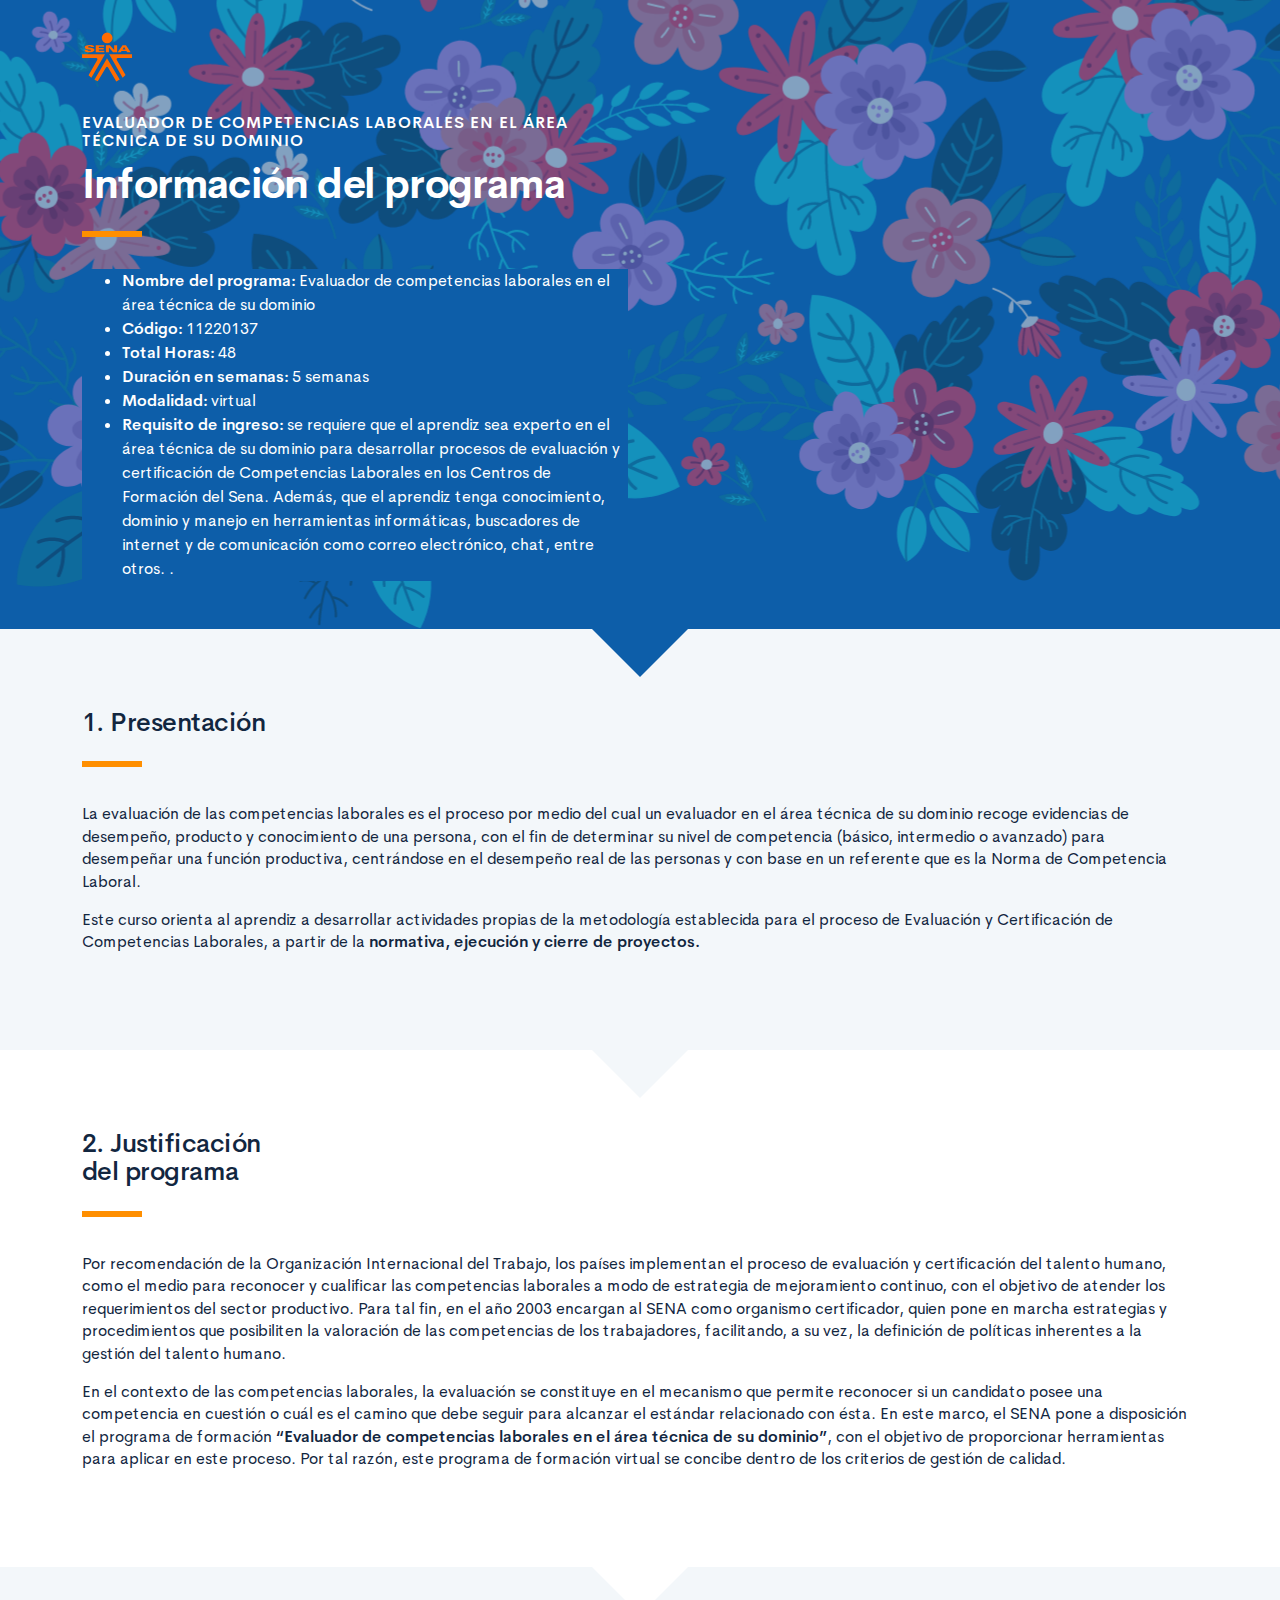
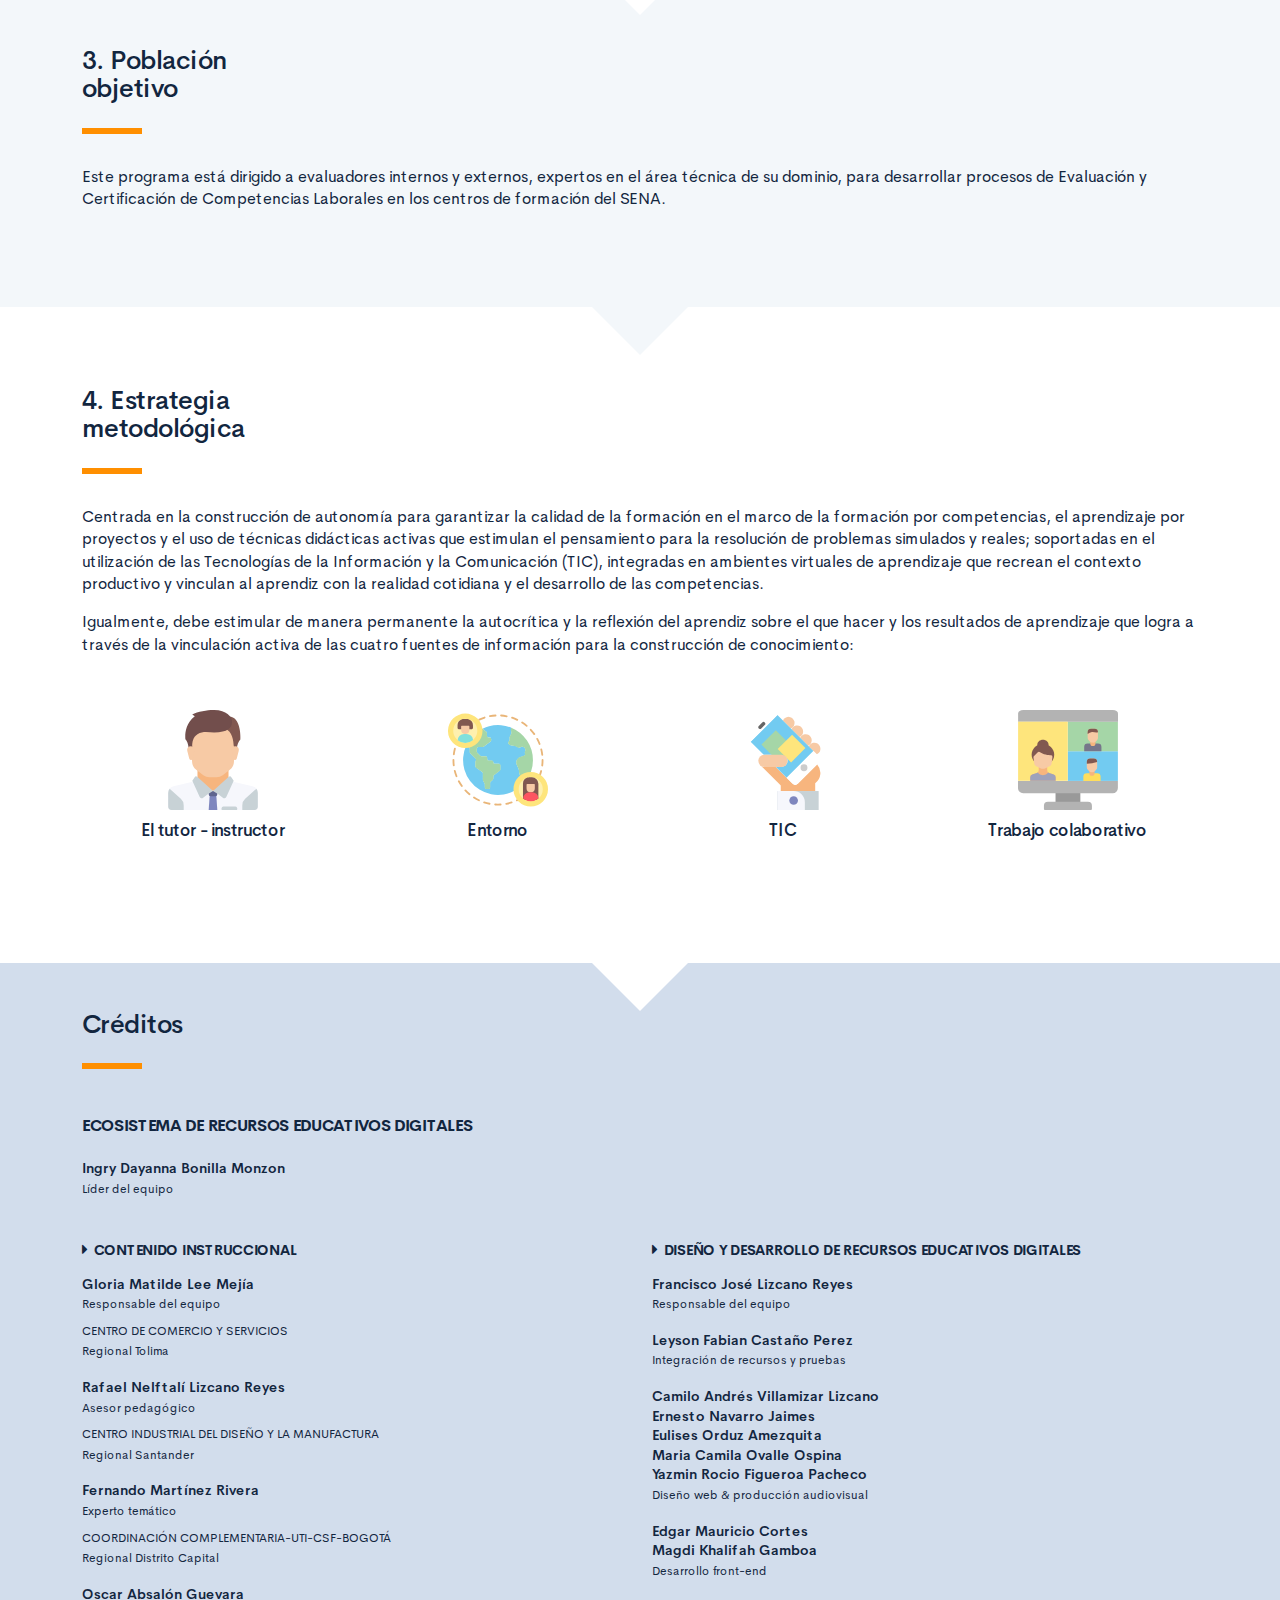
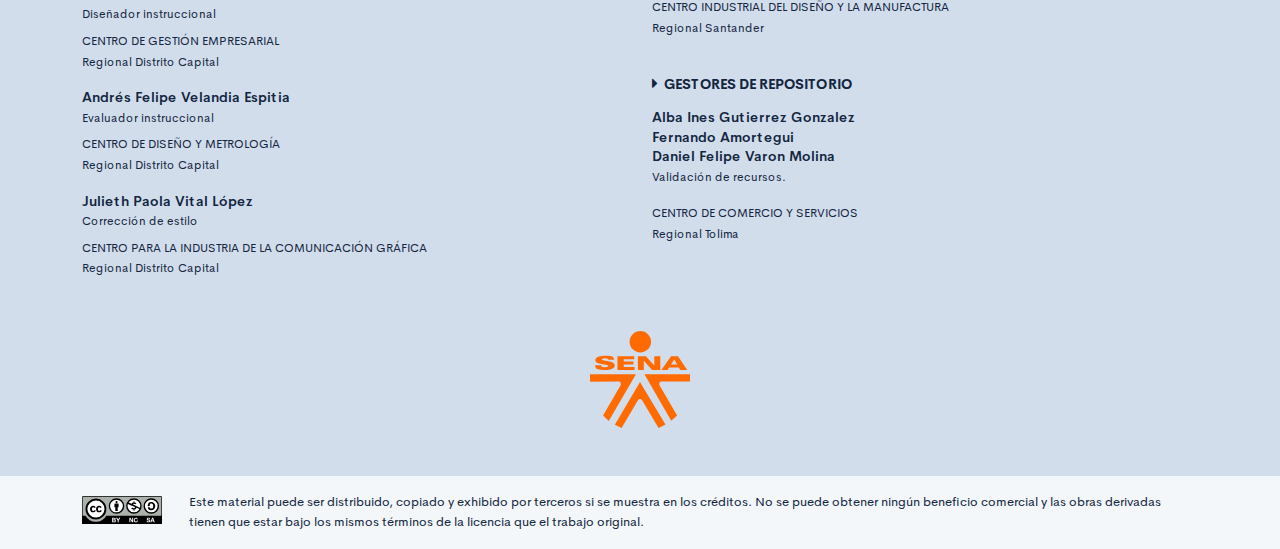
==== public/info.html @ da48db01 "Se cargan textos." ====
<!DOCTYPE html>
<html lang="es">
    <head>
        <meta charset="UTF-8">
        <meta name="viewport" content="width=device-width, user-scalable=no, initial-scale=1.0, maximum-scale=1.0, minimum-scale=1.0">
        <title>Información del programa: Características de diseño y fundamentación textil</title>
        <meta meta name="description" content="Ruta de aprendizaje programa Características de diseño y fundamentación textil.">
        <link rel="icon" type="image/svg+xml" href="assets/images/logos/senaLogo.svg">
        <link rel="stylesheet" href="assets/fonts/feather/feather.css">
        <link rel="stylesheet" href="assets/fonts/fontawesome/css/font-awesome.css">
        <link href="assets/css/fancybox.css" rel="stylesheet">
        <link href="assets/css/animate.css" rel="stylesheet">
        <link rel="stylesheet" href="assets/css/main.css">
    </head>
    <body class="theme-dark page-header-textura" id="page-home">
        <header class="curso-presentacion page-header" id="CursoPresentacion">
            <div class="page-textura">
                <div class="container">
                    <div class="curso-topbar justify-content-center justify-content-md-start"><a class="curso-topbar__logo"><svg xmlns="http://www.w3.org/2000/svg" width="168.273" height="164.177" viewBox="0 0 168.273 164.177">
                                <path id="SENA_LOGO" data-name="SENA LOGO" d="M85.349,1a18.09,18.09,0,1,0,18.09,18.09h0A18.1,18.1,0,0,0,85.349,1ZM25.617,42.983a33.722,33.722,0,0,0-9.386,1.024,11.156,11.156,0,0,0-5.12,2.56A5.346,5.346,0,0,0,10.086,52.2c.683,1.707,2.56,2.9,4.608,3.584,4.437,1.536,9.386,1.877,13.994,2.731a5.1,5.1,0,0,1,2.389,1.024,1.369,1.369,0,0,1-.683,2.048,9.146,9.146,0,0,1-5.291.683A8.354,8.354,0,0,1,20.5,61.244a1.962,1.962,0,0,1-.853-2.389H9.233A7.663,7.663,0,0,0,10.6,63.463a7.59,7.59,0,0,0,4.267,2.389A28.541,28.541,0,0,0,23.4,66.876,52.426,52.426,0,0,0,35,66.023a11.043,11.043,0,0,0,5.8-2.9,5.358,5.358,0,0,0-1.365-8.533,21.267,21.267,0,0,0-5.8-2.048c-3.072-.683-5.973-1.024-9.045-1.536a9.114,9.114,0,0,1-3.072-.853,1.226,1.226,0,0,1,0-2.219,9.369,9.369,0,0,1,4.437-.683,10.554,10.554,0,0,1,4.608.853A1.877,1.877,0,0,1,31.59,49.81h9.9a5.669,5.669,0,0,0-1.195-3.584A8.875,8.875,0,0,0,35.515,43.5c-3.584-.341-6.827-.512-9.9-.512Zm21.333.683V67.217H75.792V62.1H57.531V57.489H73.744V52.54H57.531V48.786H75.109v-5.12Zm47.615,0H81.253V67.217H91.322V51.346l13.824,15.872h13.824V43.666H108.9v15.7Zm42.495,0L120.676,67.217h10.581l2.56-4.267H150.2l2.389,4.267h11.776l-15.53-23.551ZM142.35,49.3l5.12,8.533h-10.41ZM.7,74.044l.171,12.8L49,86.673c2.389.512,3.925,2.048,3.413,5.8l-29.7,51.711,9.557,9.045L78.01,74.044Zm91.646,0L137.4,152.89l9.9-8.874L117.433,92.3c-.512-3.584.853-5.291,3.413-5.8l48.127.171V74.044ZM84.837,87.185,42.512,159.546l11.264,5.461,28.159-47.615a4.283,4.283,0,0,1,2.9-1.195,4.681,4.681,0,0,1,3.072,1.195l28.159,47.786,11.605-5.973Z" transform="translate(-0.7 -1)" fill="#FF6B00" />
                            </svg>
                        </a></div>
                    <div class="curso-portada">
                        <div class="row align-items-center">
                            <div class="col-12 col-lg-6">
                                <h3 class="curso-subtitulo">Evaluador de competencias laborales en el área técnica de su dominio</h3>
                                <h1 class="curso-titulo">Información del programa</h1>
                                <div class="brand-line-primary"></div>
                                <p class="curso-descripcion">
                                <ul class="bg-brand-color-dark text-white">
                                    <li> <span><strong>Nombre del programa:</strong> Evaluador de competencias laborales en el área técnica de su dominio</span></li>
                                    <li> <span><strong>Código:</strong> 11220137</span></li>
                                    <li> <span><strong>Total Horas:</strong> 48</span></li>
                                    <li> <span><strong>Duración en semanas:</strong> 5 semanas</span></li>
                                    <li> <span><strong>Modalidad:</strong> virtual</span></li>
                                    <li> <span><strong>Requisito de ingreso:</strong> se requiere que el aprendiz sea experto en el área técnica de su dominio para desarrollar procesos de evaluación y certificación de Competencias Laborales en los Centros de Formación del Sena. Además, que el aprendiz tenga conocimiento, dominio y manejo en herramientas informáticas, buscadores de internet y de comunicación como correo electrónico, chat, entre otros. </i>.</span></li>
                                </ul>
                                </p>
                            </div>
                            <div class="col-12 col-lg-6">
                                <div class="embed-responsive embed-responsive-16by9"><iframe class="embed-responsive-item" width="560" height="315" src="https://www.youtube.com/embed/yAttOSxoYdc" frameborder="0" allow="accelerometer; autoplay; encrypted-media; gyroscope; picture-in-picture" allowfullscreen=""> </iframe></div>
                            </div>
                        </div>
                    </div>
                </div>
            </div>
        </header>
        <section class="section section-dark" id="Presentacion">
            <div class="container">
                <h1> 1. Presentación</h1>
                <div class="brand-line-primary"></div>
                <p class="mt-5">La evaluación de las competencias laborales es el proceso por medio del cual un evaluador en el área técnica de su dominio recoge evidencias de desempeño, producto y conocimiento de una persona, con el fin de determinar su nivel de competencia (básico, intermedio o avanzado) para desempeñar una función productiva, centrándose en el desempeño real de las personas y con base en un referente que es la Norma de Competencia Laboral.</p>
                <p>Este curso orienta al aprendiz a desarrollar actividades propias de la metodología establecida para el proceso de Evaluación y Certificación de Competencias Laborales, a partir de la <strong>normativa, ejecución y cierre de proyectos.</strong> </p>
            </div>
        </section>
        <section class="section section-light" id="Justificacion">
            <div class="container">
                <h1> 2. Justificación<br> del programa</h1>
                <div class="brand-line-primary"></div>
                <p class="mt-5">Por recomendación de la Organización Internacional del Trabajo, los países implementan el proceso de evaluación y certificación del talento humano, como el medio para reconocer y cualificar las competencias laborales a modo de estrategia de mejoramiento continuo, con el objetivo de atender los requerimientos del sector productivo. Para tal fin, en el año 2003 encargan al SENA como organismo certificador, quien pone en marcha estrategias y procedimientos que posibiliten la valoración de las competencias de los trabajadores, facilitando, a su vez, la definición de políticas inherentes a la gestión del talento humano.</p>
                <p>En el contexto de las competencias laborales, la evaluación se constituye en el mecanismo que permite reconocer si un candidato posee una competencia en cuestión o cuál es el camino que debe seguir para alcanzar el estándar relacionado con ésta. En este marco, el SENA pone a disposición el programa de formación <strong>“Evaluador de competencias laborales en el área técnica de su dominio”</strong>, con el objetivo de proporcionar herramientas para aplicar en este proceso. Por tal razón, este programa de formación virtual se concibe dentro de los criterios de gestión de calidad.</p>
            </div>
        </section>
        <section class="section section-dark" id="Poblacion">
            <div class="container">
                <h1> 3. Población <br>objetivo</h1>
                <div class="brand-line-primary"></div>
                <p>Este programa está dirigido a evaluadores internos y externos, expertos en el área técnica de su dominio, para desarrollar procesos de Evaluación y Certificación de Competencias Laborales en los centros de formación del SENA.</p>
            </div>
        </section>
        <section class="section section-light" id="Estrategia">
            <div class="container">
                <h1>4. Estrategia <br>metodológica</h1>
                <div class="brand-line-primary"></div>
                <p>Centrada en la construcción de autonomía para garantizar la calidad de la formación en el marco de la formación por competencias, el aprendizaje por proyectos y el uso de técnicas didácticas activas que estimulan el pensamiento para la resolución de problemas simulados y reales; soportadas en el utilización de las Tecnologías de la Información y la Comunicación (TIC), integradas en ambientes virtuales de aprendizaje que recrean el contexto productivo y vinculan al aprendiz con la realidad cotidiana y el desarrollo de las competencias. </p>
                <p>Igualmente, debe estimular de manera permanente la autocrítica y la reflexión del aprendiz sobre el que hacer y los resultados de aprendizaje que logra a través de la vinculación activa de las cuatro fuentes de información para la construcción de conocimiento: </p>
                <div class="row mt-4">
                    <article class="col-md-6 col-lg-3 my-2">
                        <div class="box bg-gray-200 d-flex flex-column justify-content-center align-items-center p-4 rounded-lg"><img class="img-fluid" src="assets/images/info/tutor.svg" style="width: 100px; height: 100px;">
                            <h3 class="my-3">El tutor - instructor</h3>
                        </div>
                    </article>
                    <article class="col-md-6 col-lg-3 my-2">
                        <div class="box bg-gray-200 d-flex flex-column justify-content-center align-items-center p-4 rounded-lg"><img class="img-fluid" src="assets/images/info/entorno.svg" style="width: 100px; height: 100px;">
                            <h3 class="my-3">Entorno</h3>
                        </div>
                    </article>
                    <article class="col-md-6 col-lg-3 my-2">
                        <div class="box bg-gray-200 d-flex flex-column justify-content-center align-items-center p-4 rounded-lg"><img class="img-fluid" src="assets/images/info/tic.svg" style="width: 100px; height: 100px;">
                            <h3 class="my-3">TIC</h3>
                        </div>
                    </article>
                    <article class="col-md-6 col-lg-3 my-2">
                        <div class="box bg-gray-200 d-flex flex-column justify-content-center align-items-center p-4 rounded-lg" style="height: 100%;"><img class="img-fluid" src="assets/images/info/colaborativo.svg" style="width: 100px; height: 100px;">
                            <h3 class="my-3">Trabajo colaborativo</h3>
                        </div>
                    </article>
                </div>
            </div>
        </section>
        <footer class="footer" id="Creditos">
            <div class="container">
                <h1>Créditos </h1>
                <div class="brand-line-primary"></div>
                <div class="row">
                    <div class="col-12 col-md-5">
                        <h3 class="footer-subtitulo mb-4">ECOSISTEMA DE RECURSOS EDUCATIVOS DIGITALES </h3>
                        <p class="footer-texto mb-2"><strong>Ingry Dayanna Bonilla Monzon </strong><br /> <span class="text-small">Líder del equipo</span></p>
                    </div>
                </div>
                <div class="row mt-5">
                    <div class="col-12 col-md-6">
                        <h4 class="footer-subtitulo-2 mt-0">
                            <div class="fa fa-caret-right mr-2"></div>Contenido Instruccional
                        </h4>
                        <p class="footer-texto mb-2"><strong>Gloria Matilde Lee Mejía </strong><br /> <span class="text-small">Responsable del equipo</span></p>
                        <p class="footer-texto"><span class="text-small text-uppercase">Centro de Comercio y Servicios</span><br /><span class="text-small">Regional Tolima</span></p>
                        <p class="footer-texto mb-2"><strong>Rafael Nelftalí Lizcano Reyes</strong><br /> <span class="text-small">Asesor pedagógico<br /></span></p>
                        <p class="footer-texto"><span class="text-small text-uppercase">CENTRO INDUSTRIAL DEL DISEÑO Y LA MANUFACTURA </span><br /><span class="text-small">Regional Santander </span></p>
                        <p class="footer-texto mb-2"><strong>Fernando Martínez Rivera</strong><br /><span class="text-small">Experto temático<br /></span></p>
                        <p class="footer-texto"><span class="text-small text-uppercase">Coordinación Complementaria-UTI-CSF-Bogotá</span><br /><span class="text-small">Regional Distrito Capital</span></p>
                        <p class="footer-texto mb-2"><strong>Oscar Absalón Guevara</strong><br /> <span class="text-small">Diseñador instruccional<br /></span></p>
                        <p class="footer-texto"><span class="text-small text-uppercase">Centro de Gestión Empresarial</span><br /><span class="text-small">Regional Distrito Capital</span></p>
                        <p class="footer-texto mb-2"><strong>Andrés Felipe Velandia Espitia</strong><br /> <span class="text-small">Evaluador instruccional<br /></span></p>
                        <p class="footer-texto"><span class="text-small text-uppercase">Centro de Diseño y Metrología</span><br /><span class="text-small">Regional Distrito Capital</span></p>
                        <p class="footer-texto mb-2"><strong>Julieth Paola Vital López</strong><br /> <span class="text-small">Corrección de estilo<br /></span></p>
                        <p class="footer-texto"><span class="text-small text-uppercase">Centro para la Industria de la Comunicación Gráfica</span><br /><span class="text-small">Regional Distrito Capital </span></p>
                    </div>
                    <div class="col-12 col-md-6">
                        <h4 class="footer-subtitulo-2 mt-0">
                            <div class="fa fa-caret-right mr-2"></div>Diseño y desarrollo de recursos educativos digitales
                        </h4>
                        <p class="footer-texto"><strong>Francisco José Lizcano Reyes </strong><br /> <span class="text-small">Responsable del equipo<br /></span></p>
                        <p class="footer-texto"><strong>Leyson Fabian Castaño Perez</strong><br /> <span class="text-small">Integración de recursos y pruebas<br /></span></p>
                        <p class="footer-texto"> <strong>Camilo Andrés Villamizar Lizcano</strong><br />
                            <strong>Ernesto Navarro Jaimes</strong><br />
                            <strong>Eulises Orduz Amezquita</strong><br />
                            <strong>Maria Camila Ovalle Ospina </strong><br />
                            <strong>Yazmin Rocio Figueroa Pacheco</strong><br /><span class="text-small">Diseño web & producción audiovisual<br /></span></p>
                        <p class="footer-texto"><strong>Edgar Mauricio Cortes</strong><br />
                            <strong>Magdi Khalifah Gamboa</strong><br /> <span class="text-small">Desarrollo front-end<br /></span></p>
                        <p class="footer-texto"><span class="text-small text-uppercase">CENTRO INDUSTRIAL DEL DISEÑO Y LA MANUFACTURA </span><br /><span class="text-small">Regional Santander</span></p>
                        <h4 class="footer-subtitulo-2 mt-5">
                            <div class="fa fa-caret-right mr-2"></div>Gestores de repositorio
                        </h4>
                        <p class="footer-texto"><strong>Alba Ines Gutierrez Gonzalez </strong><br />
                            <strong>Fernando Amortegui </strong><br />
                            <strong>Daniel Felipe Varon Molina </strong><br /> <span class="text-small">Validación de recursos.<br /></span></p>
                        <p class="footer-texto"><span class="text-small text-uppercase">Centro de comercio y servicios </span><br /><span class="text-small">Regional Tolima</span></p>
                    </div>
                </div>
                <div class="row justify-content-center align-items-center mt-5"><img src="assets/images/logos/senaLogo.svg" style="max-width:100px" /></div>
            </div>
        </footer>
        <section id="cc">
            <div class="container">
                <div class="d-flex flex-column flex-sm-row"><span class="pr-3"><i class="icon cc"></i></span><span>Este material puede ser distribuido, copiado y exhibido por terceros si se muestra en los créditos. No se puede obtener ningún beneficio comercial y las obras derivadas tienen que estar bajo los mismos términos de la licencia que el trabajo original.</span></div>
            </div>
        </section>
    </body>
</html>
---- public/assets/fonts/feather/feather.css ----
@font-face {
  font-family: 'Feather';
  src:
    url('fonts/Feather.ttf?sdxovp') format('truetype'),
    url('fonts/Feather.woff?sdxovp') format('woff'),
    url('fonts/Feather.svg?sdxovp#Feather') format('svg');
  font-weight: normal;
  font-style: normal;
}

.fe {
  /* use !important to prevent issues with browser extensions that change fonts */
  font-family: 'Feather' !important;
  speak: none;
  font-style: normal;
  font-weight: normal;
  font-variant: normal;
  text-transform: none;
  line-height: 1;

  /* Better Font Rendering =========== */
  -webkit-font-smoothing: antialiased;
  -moz-osx-font-smoothing: grayscale;
}

.fe-activity:before {
  content: "\e900";
}
.fe-airplay:before {
  content: "\e901";
}
.fe-alert-circle:before {
  content: "\e902";
}
.fe-alert-octagon:before {
  content: "\e903";
}
.fe-alert-triangle:before {
  content: "\e904";
}
.fe-align-center:before {
  content: "\e905";
}
.fe-align-justify:before {
  content: "\e906";
}
.fe-align-left:before {
  content: "\e907";
}
.fe-align-right:before {
  content: "\e908";
}
.fe-anchor:before {
  content: "\e909";
}
.fe-aperture:before {
  content: "\e90a";
}
.fe-archive:before {
  content: "\e90b";
}
.fe-arrow-down:before {
  content: "\e90c";
}
.fe-arrow-down-circle:before {
  content: "\e90d";
}
.fe-arrow-down-left:before {
  content: "\e90e";
}
.fe-arrow-down-right:before {
  content: "\e90f";
}
.fe-arrow-left:before {
  content: "\e910";
}
.fe-arrow-left-circle:before {
  content: "\e911";
}
.fe-arrow-right:before {
  content: "\e912";
}
.fe-arrow-right-circle:before {
  content: "\e913";
}
.fe-arrow-up:before {
  content: "\e914";
}
.fe-arrow-up-circle:before {
  content: "\e915";
}
.fe-arrow-up-left:before {
  content: "\e916";
}
.fe-arrow-up-right:before {
  content: "\e917";
}
.fe-at-sign:before {
  content: "\e918";
}
.fe-award:before {
  content: "\e919";
}
.fe-bar-chart:before {
  content: "\e91a";
}
.fe-bar-chart-2:before {
  content: "\e91b";
}
.fe-battery:before {
  content: "\e91c";
}
.fe-battery-charging:before {
  content: "\e91d";
}
.fe-bell:before {
  content: "\e91e";
}
.fe-bell-off:before {
  content: "\e91f";
}
.fe-bluetooth:before {
  content: "\e920";
}
.fe-bold:before {
  content: "\e921";
}
.fe-book:before {
  content: "\e922";
}
.fe-book-open:before {
  content: "\e923";
}
.fe-bookmark:before {
  content: "\e924";
}
.fe-box:before {
  content: "\e925";
}
.fe-briefcase:before {
  content: "\e926";
}
.fe-calendar:before {
  content: "\e927";
}
.fe-camera:before {
  content: "\e928";
}
.fe-camera-off:before {
  content: "\e929";
}
.fe-cast:before {
  content: "\e92a";
}
.fe-check:before {
  content: "\e92b";
}
.fe-check-circle:before {
  content: "\e92c";
}
.fe-check-square:before {
  content: "\e92d";
}
.fe-chevron-down:before {
  content: "\e92e";
}
.fe-chevron-left:before {
  content: "\e92f";
}
.fe-chevron-right:before {
  content: "\e930";
}
.fe-chevron-up:before {
  content: "\e931";
}
.fe-chevrons-down:before {
  content: "\e932";
}
.fe-chevrons-left:before {
  content: "\e933";
}
.fe-chevrons-right:before {
  content: "\e934";
}
.fe-chevrons-up:before {
  content: "\e935";
}
.fe-chrome:before {
  content: "\e936";
}
.fe-circle:before {
  content: "\e937";
}
.fe-clipboard:before {
  content: "\e938";
}
.fe-clock:before {
  content: "\e939";
}
.fe-cloud:before {
  content: "\e93a";
}
.fe-cloud-drizzle:before {
  content: "\e93b";
}
.fe-cloud-lightning:before {
  content: "\e93c";
}
.fe-cloud-off:before {
  content: "\e93d";
}
.fe-cloud-rain:before {
  content: "\e93e";
}
.fe-cloud-snow:before {
  content: "\e93f";
}
.fe-code:before {
  content: "\e940";
}
.fe-codepen:before {
  content: "\e941";
}
.fe-command:before {
  content: "\e942";
}
.fe-compass:before {
  content: "\e943";
}
.fe-copy:before {
  content: "\e944";
}
.fe-corner-down-left:before {
  content: "\e945";
}
.fe-corner-down-right:before {
  content: "\e946";
}
.fe-corner-left-down:before {
  content: "\e947";
}
.fe-corner-left-up:before {
  content: "\e948";
}
.fe-corner-right-down:before {
  content: "\e949";
}
.fe-corner-right-up:before {
  content: "\e94a";
}
.fe-corner-up-left:before {
  content: "\e94b";
}
.fe-corner-up-right:before {
  content: "\e94c";
}
.fe-cpu:before {
  content: "\e94d";
}
.fe-credit-card:before {
  content: "\e94e";
}
.fe-crop:before {
  content: "\e94f";
}
.fe-crosshair:before {
  content: "\e950";
}
.fe-database:before {
  content: "\e951";
}
.fe-delete:before {
  content: "\e952";
}
.fe-disc:before {
  content: "\e953";
}
.fe-dollar-sign:before {
  content: "\e954";
}
.fe-download:before {
  content: "\e955";
}
.fe-download-cloud:before {
  content: "\e956";
}
.fe-droplet:before {
  content: "\e957";
}
.fe-edit:before {
  content: "\e958";
}
.fe-edit-2:before {
  content: "\e959";
}
.fe-edit-3:before {
  content: "\e95a";
}
.fe-external-link:before {
  content: "\e95b";
}
.fe-eye:before {
  content: "\e95c";
}
.fe-eye-off:before {
  content: "\e95d";
}
.fe-facebook:before {
  content: "\e95e";
}
.fe-fast-forward:before {
  content: "\e95f";
}
.fe-feather:before {
  content: "\e960";
}
.fe-file:before {
  content: "\e961";
}
.fe-file-minus:before {
  content: "\e962";
}
.fe-file-plus:before {
  content: "\e963";
}
.fe-file-text:before {
  content: "\e964";
}
.fe-film:before {
  content: "\e965";
}
.fe-filter:before {
  content: "\e966";
}
.fe-flag:before {
  content: "\e967";
}
.fe-folder:before {
  content: "\e968";
}
.fe-folder-minus:before {
  content: "\e969";
}
.fe-folder-plus:before {
  content: "\e96a";
}
.fe-gift:before {
  content: "\e96b";
}
.fe-git-branch:before {
  content: "\e96c";
}
.fe-git-commit:before {
  content: "\e96d";
}
.fe-git-merge:before {
  content: "\e96e";
}
.fe-git-pull-request:before {
  content: "\e96f";
}
.fe-github:before {
  content: "\e970";
}
.fe-gitlab:before {
  content: "\e971";
}
.fe-globe:before {
  content: "\e972";
}
.fe-grid:before {
  content: "\e973";
}
.fe-hard-drive:before {
  content: "\e974";
}
.fe-hash:before {
  content: "\e975";
}
.fe-headphones:before {
  content: "\e976";
}
.fe-heart:before {
  content: "\e977";
}
.fe-help-circle:before {
  content: "\e978";
}
.fe-home:before {
  content: "\e979";
}
.fe-image:before {
  content: "\e97a";
}
.fe-inbox:before {
  content: "\e97b";
}
.fe-info:before {
  content: "\e97c";
}
.fe-instagram:before {
  content: "\e97d";
}
.fe-italic:before {
  content: "\e97e";
}
.fe-layers:before {
  content: "\e97f";
}
.fe-layout:before {
  content: "\e980";
}
.fe-life-buoy:before {
  content: "\e981";
}
.fe-link:before {
  content: "\e982";
}
.fe-link-2:before {
  content: "\e983";
}
.fe-linkedin:before {
  content: "\e984";
}
.fe-list:before {
  content: "\e985";
}
.fe-loader:before {
  content: "\e986";
}
.fe-lock:before {
  content: "\e987";
}
.fe-log-in:before {
  content: "\e988";
}
.fe-log-out:before {
  content: "\e989";
}
.fe-mail:before {
  content: "\e98a";
}
.fe-map:before {
  content: "\e98b";
}
.fe-map-pin:before {
  content: "\e98c";
}
.fe-maximize:before {
  content: "\e98d";
}
.fe-maximize-2:before {
  content: "\e98e";
}
.fe-menu:before {
  content: "\e98f";
}
.fe-message-circle:before {
  content: "\e990";
}
.fe-message-square:before {
  content: "\e991";
}
.fe-mic:before {
  content: "\e992";
}
.fe-mic-off:before {
  content: "\e993";
}
.fe-minimize:before {
  content: "\e994";
}
.fe-minimize-2:before {
  content: "\e995";
}
.fe-minus:before {
  content: "\e996";
}
.fe-minus-circle:before {
  content: "\e997";
}
.fe-minus-square:before {
  content: "\e998";
}
.fe-monitor:before {
  content: "\e999";
}
.fe-moon:before {
  content: "\e99a";
}
.fe-more-horizontal:before {
  content: "\e99b";
}
.fe-more-vertical:before {
  content: "\e99c";
}
.fe-move:before {
  content: "\e99d";
}
.fe-music:before {
  content: "\e99e";
}
.fe-navigation:before {
  content: "\e99f";
}
.fe-navigation-2:before {
  content: "\e9a0";
}
.fe-octagon:before {
  content: "\e9a1";
}
.fe-package:before {
  content: "\e9a2";
}
.fe-paperclip:before {
  content: "\e9a3";
}
.fe-pause:before {
  content: "\e9a4";
}
.fe-pause-circle:before {
  content: "\e9a5";
}
.fe-percent:before {
  content: "\e9a6";
}
.fe-phone:before {
  content: "\e9a7";
}
.fe-phone-call:before {
  content: "\e9a8";
}
.fe-phone-forwarded:before {
  content: "\e9a9";
}
.fe-phone-incoming:before {
  content: "\e9aa";
}
.fe-phone-missed:before {
  content: "\e9ab";
}
.fe-phone-off:before {
  content: "\e9ac";
}
.fe-phone-outgoing:before {
  content: "\e9ad";
}
.fe-pie-chart:before {
  content: "\e9ae";
}
.fe-play:before {
  content: "\e9af";
}
.fe-play-circle:before {
  content: "\e9b0";
}
.fe-plus:before {
  content: "\e9b1";
}
.fe-plus-circle:before {
  content: "\e9b2";
}
.fe-plus-square:before {
  content: "\e9b3";
}
.fe-pocket:before {
  content: "\e9b4";
}
.fe-power:before {
  content: "\e9b5";
}
.fe-printer:before {
  content: "\e9b6";
}
.fe-radio:before {
  content: "\e9b7";
}
.fe-refresh-ccw:before {
  content: "\e9b8";
}
.fe-refresh-cw:before {
  content: "\e9b9";
}
.fe-repeat:before {
  content: "\e9ba";
}
.fe-rewind:before {
  content: "\e9bb";
}
.fe-rotate-ccw:before {
  content: "\e9bc";
}
.fe-rotate-cw:before {
  content: "\e9bd";
}
.fe-rss:before {
  content: "\e9be";
}
.fe-save:before {
  content: "\e9bf";
}
.fe-scissors:before {
  content: "\e9c0";
}
.fe-search:before {
  content: "\e9c1";
}
.fe-send:before {
  content: "\e9c2";
}
.fe-server:before {
  content: "\e9c3";
}
.fe-settings:before {
  content: "\e9c4";
}
.fe-share:before {
  content: "\e9c5";
}
.fe-share-2:before {
  content: "\e9c6";
}
.fe-shield:before {
  content: "\e9c7";
}
.fe-shield-off:before {
  content: "\e9c8";
}
.fe-shopping-bag:before {
  content: "\e9c9";
}
.fe-shopping-cart:before {
  content: "\e9ca";
}
.fe-shuffle:before {
  content: "\e9cb";
}
.fe-sidebar:before {
  content: "\e9cc";
}
.fe-skip-back:before {
  content: "\e9cd";
}
.fe-skip-forward:before {
  content: "\e9ce";
}
.fe-slack:before {
  content: "\e9cf";
}
.fe-slash:before {
  content: "\e9d0";
}
.fe-sliders:before {
  content: "\e9d1";
}
.fe-smartphone:before {
  content: "\e9d2";
}
.fe-speaker:before {
  content: "\e9d3";
}
.fe-square:before {
  content: "\e9d4";
}
.fe-star:before {
  content: "\e9d5";
}
.fe-stop-circle:before {
  content: "\e9d6";
}
.fe-sun:before {
  content: "\e9d7";
}
.fe-sunrise:before {
  content: "\e9d8";
}
.fe-sunset:before {
  content: "\e9d9";
}
.fe-tablet:before {
  content: "\e9da";
}
.fe-tag:before {
  content: "\e9db";
}
.fe-target:before {
  content: "\e9dc";
}
.fe-terminal:before {
  content: "\e9dd";
}
.fe-thermometer:before {
  content: "\e9de";
}
.fe-thumbs-down:before {
  content: "\e9df";
}
.fe-thumbs-up:before {
  content: "\e9e0";
}
.fe-toggle-left:before {
  content: "\e9e1";
}
.fe-toggle-right:before {
  content: "\e9e2";
}
.fe-trash:before {
  content: "\e9e3";
}
.fe-trash-2:before {
  content: "\e9e4";
}
.fe-trending-down:before {
  content: "\e9e5";
}
.fe-trending-up:before {
  content: "\e9e6";
}
.fe-triangle:before {
  content: "\e9e7";
}
.fe-truck:before {
  content: "\e9e8";
}
.fe-tv:before {
  content: "\e9e9";
}
.fe-twitter:before {
  content: "\e9ea";
}
.fe-type:before {
  content: "\e9eb";
}
.fe-umbrella:before {
  content: "\e9ec";
}
.fe-underline:before {
  content: "\e9ed";
}
.fe-unlock:before {
  content: "\e9ee";
}
.fe-upload:before {
  content: "\e9ef";
}
.fe-upload-cloud:before {
  content: "\e9f0";
}
.fe-user:before {
  content: "\e9f1";
}
.fe-user-check:before {
  content: "\e9f2";
}
.fe-user-minus:before {
  content: "\e9f3";
}
.fe-user-plus:before {
  content: "\e9f4";
}
.fe-user-x:before {
  content: "\e9f5";
}
.fe-users:before {
  content: "\e9f6";
}
.fe-video:before {
  content: "\e9f7";
}
.fe-video-off:before {
  content: "\e9f8";
}
.fe-voicemail:before {
  content: "\e9f9";
}
.fe-volume:before {
  content: "\e9fa";
}
.fe-volume-1:before {
  content: "\e9fb";
}
.fe-volume-2:before {
  content: "\e9fc";
}
.fe-volume-x:before {
  content: "\e9fd";
}
.fe-watch:before {
  content: "\e9fe";
}
.fe-wifi:before {
  content: "\e9ff";
}
.fe-wifi-off:before {
  content: "\ea00";
}
.fe-wind:before {
  content: "\ea01";
}
.fe-x:before {
  content: "\ea02";
}
.fe-x-circle:before {
  content: "\ea03";
}
.fe-x-square:before {
  content: "\ea04";
}
.fe-youtube:before {
  content: "\ea05";
}
.fe-zap:before {
  content: "\ea06";
}
.fe-zap-off:before {
  content: "\ea07";
}
.fe-zoom-in:before {
  content: "\ea08";
}
.fe-zoom-out:before {
  content: "\ea09";
}
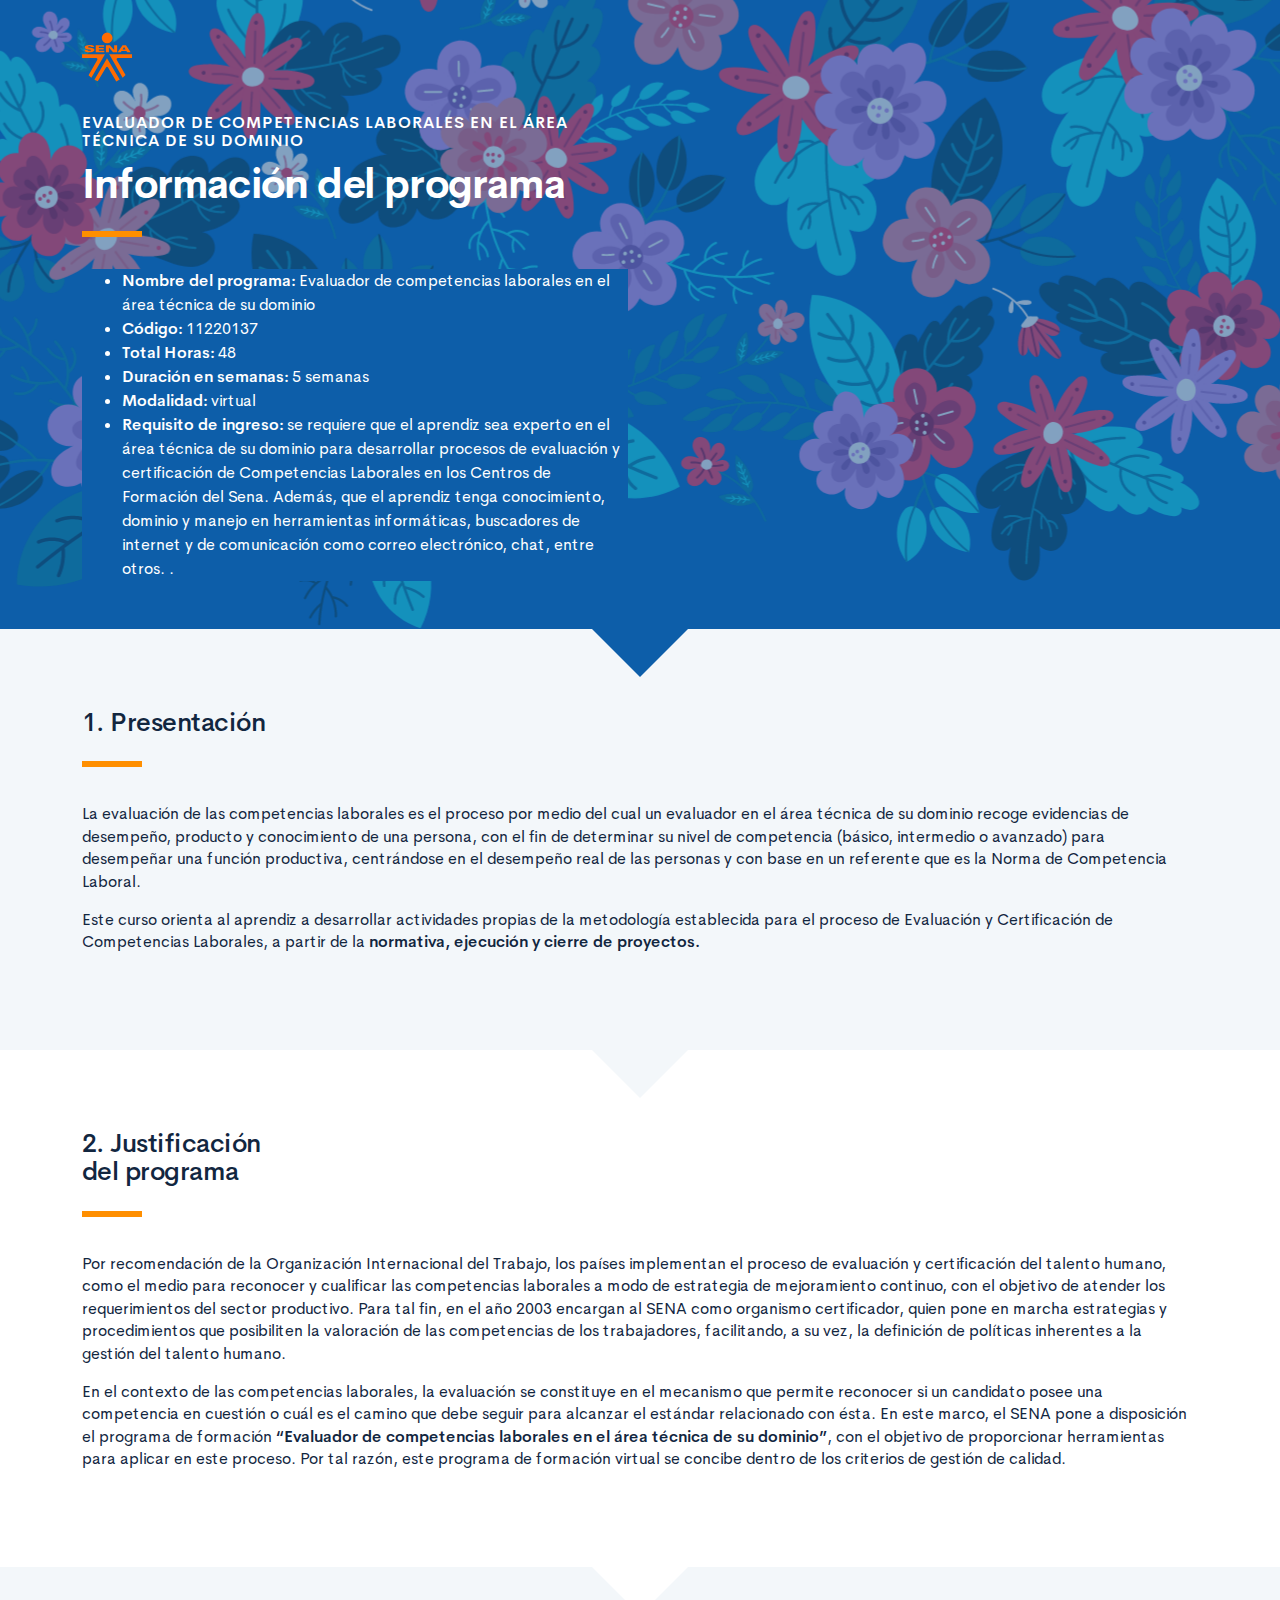
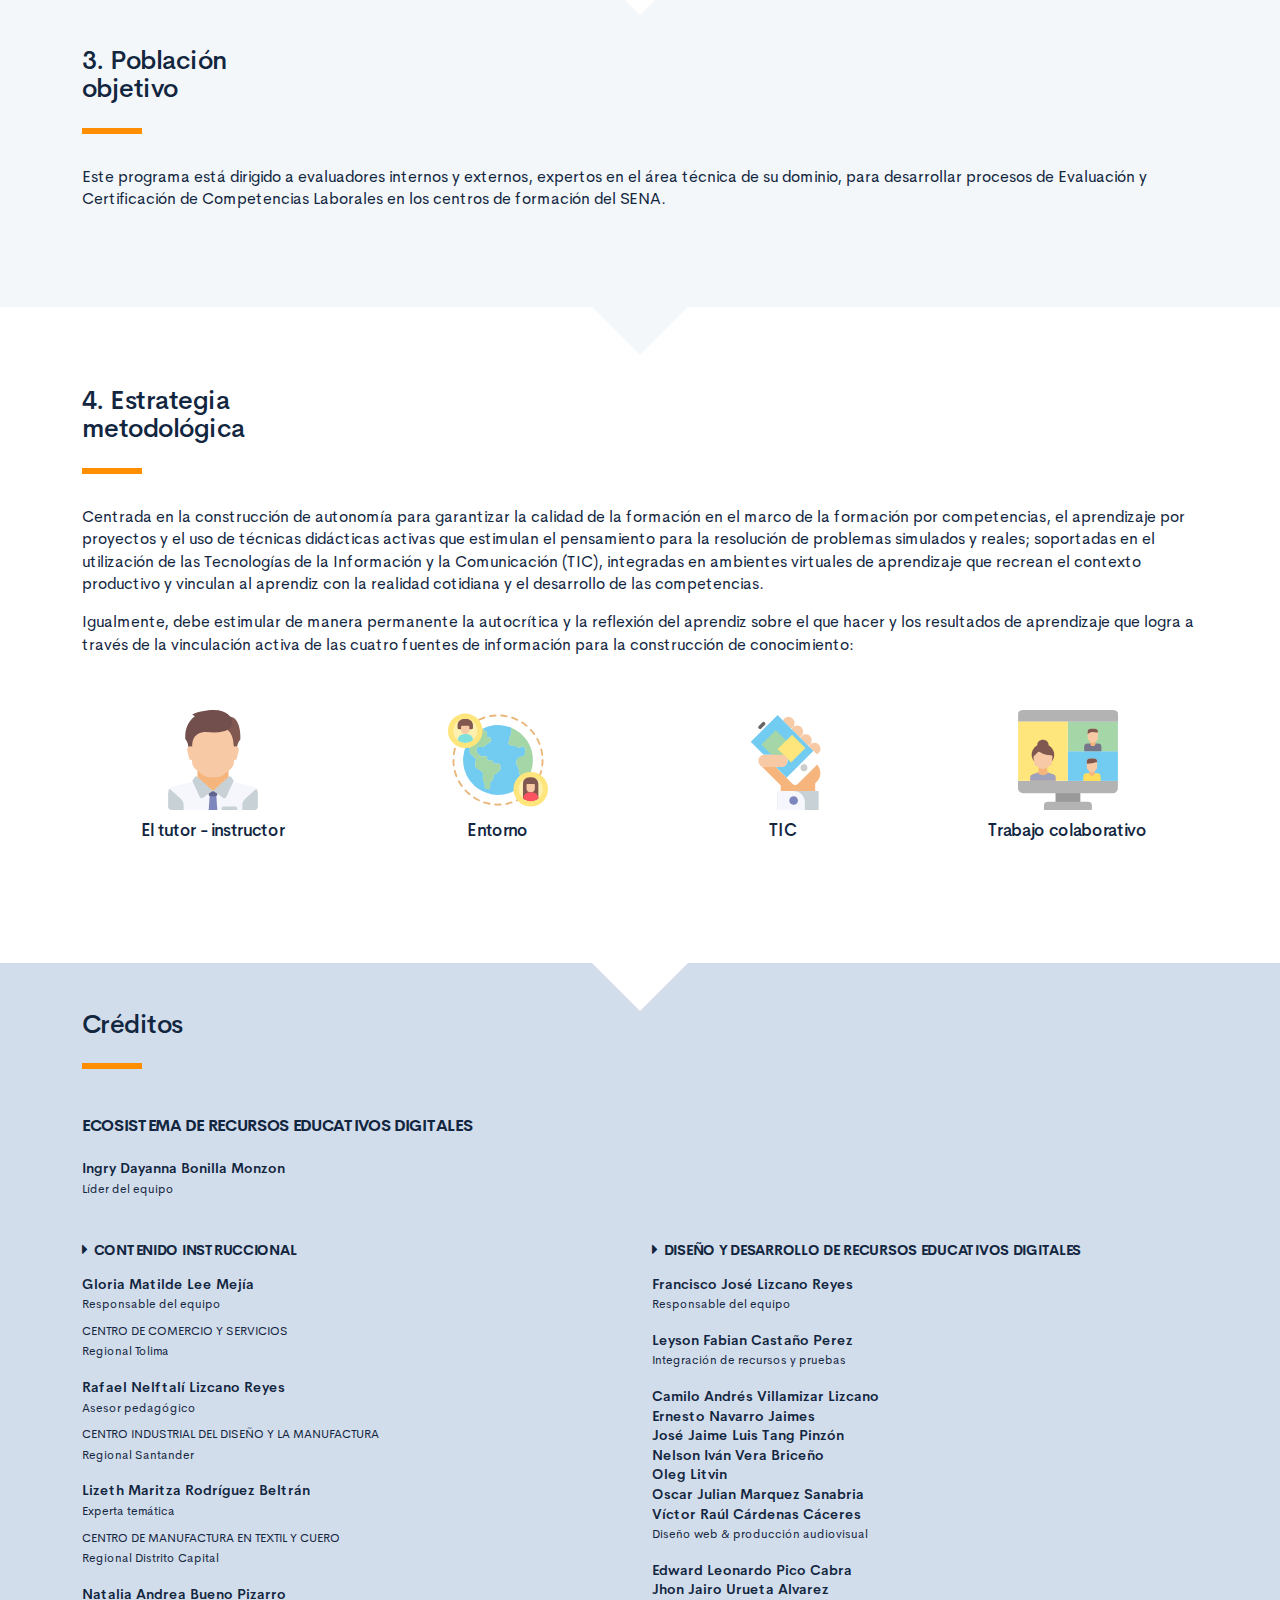
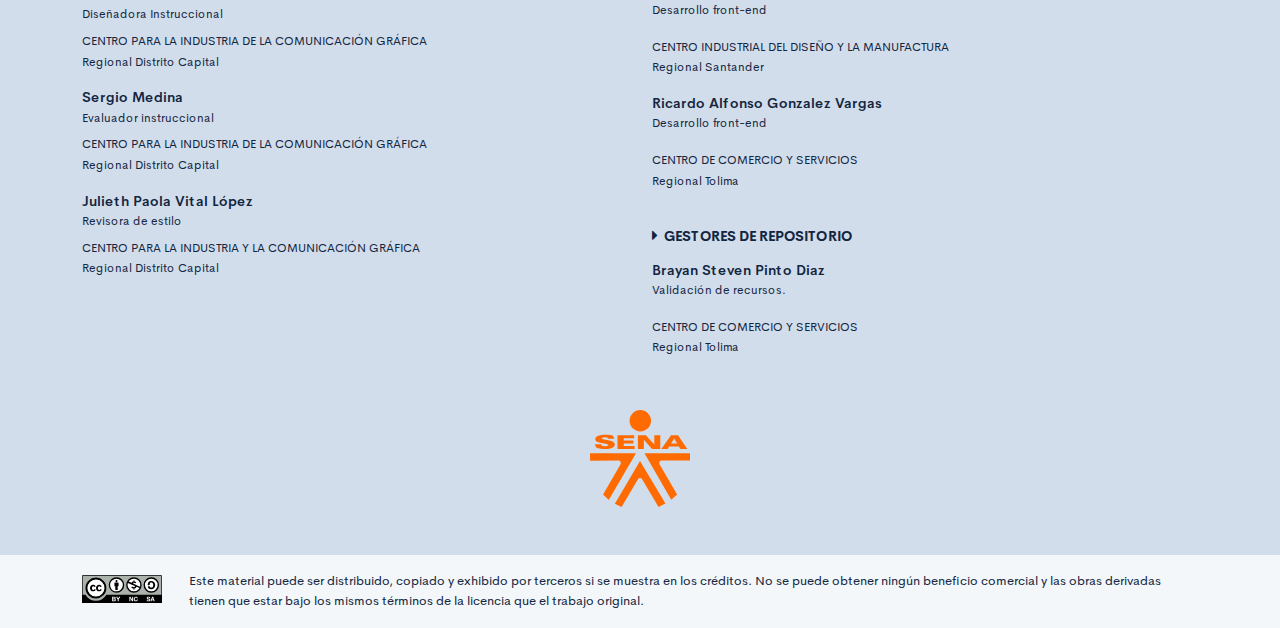
==== commit e003671b: "Se editan los creditos" ====
--- a/public/info.html
+++ b/public/info.html
@@ -117,14 +117,14 @@
                         <p class="footer-texto"><span class="text-small text-uppercase">Centro de Comercio y Servicios</span><br /><span class="text-small">Regional Tolima</span></p>
                         <p class="footer-texto mb-2"><strong>Rafael Nelftalí Lizcano Reyes</strong><br /> <span class="text-small">Asesor pedagógico<br /></span></p>
                         <p class="footer-texto"><span class="text-small text-uppercase">CENTRO INDUSTRIAL DEL DISEÑO Y LA MANUFACTURA </span><br /><span class="text-small">Regional Santander </span></p>
-                        <p class="footer-texto mb-2"><strong>Fernando Martínez Rivera</strong><br /><span class="text-small">Experto temático<br /></span></p>
-                        <p class="footer-texto"><span class="text-small text-uppercase">Coordinación Complementaria-UTI-CSF-Bogotá</span><br /><span class="text-small">Regional Distrito Capital</span></p>
-                        <p class="footer-texto mb-2"><strong>Oscar Absalón Guevara</strong><br /> <span class="text-small">Diseñador instruccional<br /></span></p>
-                        <p class="footer-texto"><span class="text-small text-uppercase">Centro de Gestión Empresarial</span><br /><span class="text-small">Regional Distrito Capital</span></p>
-                        <p class="footer-texto mb-2"><strong>Andrés Felipe Velandia Espitia</strong><br /> <span class="text-small">Evaluador instruccional<br /></span></p>
-                        <p class="footer-texto"><span class="text-small text-uppercase">Centro de Diseño y Metrología</span><br /><span class="text-small">Regional Distrito Capital</span></p>
-                        <p class="footer-texto mb-2"><strong>Julieth Paola Vital López</strong><br /> <span class="text-small">Corrección de estilo<br /></span></p>
-                        <p class="footer-texto"><span class="text-small text-uppercase">Centro para la Industria de la Comunicación Gráfica</span><br /><span class="text-small">Regional Distrito Capital </span></p>
+                        <p class="footer-texto mb-2"><strong>Lizeth Maritza Rodríguez Beltrán</strong><br /><span class="text-small">Experta temática<br /></span></p>
+                        <p class="footer-texto"><span class="text-small text-uppercase">Centro de Manufactura en Textil y Cuero</span><br /><span class="text-small">Regional Distrito Capital</span></p>
+                        <p class="footer-texto mb-2"><strong>Natalia Andrea Bueno Pizarro</strong><br /><span class="text-small">Diseñadora Instruccional<br /></span></p>
+                        <p class="footer-texto"><span class="text-small text-uppercase">Centro para La Industria de la Comunicación Gráfica</span><br /><span class="text-small">Regional Distrito Capital</span></p>
+                        <p class="footer-texto mb-2"><strong>Sergio Medina</strong><br /><span class="text-small">Evaluador instruccional<br /></span></p>
+                        <p class="footer-texto"><span class="text-small text-uppercase">Centro para La Industria de la Comunicación Gráfica</span><br /><span class="text-small">Regional Distrito Capital </span></p>
+                        <p class="footer-texto mb-2"><strong>Julieth Paola Vital López</strong><br /><span class="text-small">Revisora de estilo<br /></span></p>
+                        <p class="footer-texto"><span class="text-small text-uppercase">Centro para la Industria y la Comunicación Gráfica</span><br /><span class="text-small">Regional Distrito Capital</span></p>
                     </div>
                     <div class="col-12 col-md-6">
                         <h4 class="footer-subtitulo-2 mt-0">
@@ -134,18 +134,20 @@
                         <p class="footer-texto"><strong>Leyson Fabian Castaño Perez</strong><br /> <span class="text-small">Integración de recursos y pruebas<br /></span></p>
                         <p class="footer-texto"> <strong>Camilo Andrés Villamizar Lizcano</strong><br />
                             <strong>Ernesto Navarro Jaimes</strong><br />
-                            <strong>Eulises Orduz Amezquita</strong><br />
-                            <strong>Maria Camila Ovalle Ospina </strong><br />
-                            <strong>Yazmin Rocio Figueroa Pacheco</strong><br /><span class="text-small">Diseño web & producción audiovisual<br /></span></p>
-                        <p class="footer-texto"><strong>Edgar Mauricio Cortes</strong><br />
-                            <strong>Magdi Khalifah Gamboa</strong><br /> <span class="text-small">Desarrollo front-end<br /></span></p>
+                            <strong>José Jaime Luis Tang Pinzón</strong><br />
+                            <strong>Nelson Iván Vera Briceño</strong><br />
+                            <strong>Oleg Litvin</strong><br />
+                            <strong>Oscar Julian Marquez Sanabria</strong><br />
+                            <strong>Víctor Raúl Cárdenas Cáceres</strong><br /><span class="text-small">Diseño web & producción audiovisual<br /></span></p>
+                        <p class="footer-texto"><strong>Edward Leonardo Pico Cabra</strong><br />
+                            <strong>Jhon Jairo Urueta Alvarez</strong><br /><span class="text-small">Desarrollo front-end<br /></span></p>
                         <p class="footer-texto"><span class="text-small text-uppercase">CENTRO INDUSTRIAL DEL DISEÑO Y LA MANUFACTURA </span><br /><span class="text-small">Regional Santander</span></p>
+                        <p class="footer-texto"><strong>Ricardo Alfonso Gonzalez Vargas</strong><br /><span class="text-small">Desarrollo front-end<br /></span></p>
+                        <p class="footer-texto"><span class="text-small text-uppercase">CENTRO DE COMERCIO Y SERVICIOS </span><br /><span class="text-small">Regional Tolima </span></p>
                         <h4 class="footer-subtitulo-2 mt-5">
                             <div class="fa fa-caret-right mr-2"></div>Gestores de repositorio
                         </h4>
-                        <p class="footer-texto"><strong>Alba Ines Gutierrez Gonzalez </strong><br />
-                            <strong>Fernando Amortegui </strong><br />
-                            <strong>Daniel Felipe Varon Molina </strong><br /> <span class="text-small">Validación de recursos.<br /></span></p>
+                        <p class="footer-texto"><strong>Brayan Steven Pinto Diaz</strong><br /> <span class="text-small">Validación de recursos.<br /></span></p>
                         <p class="footer-texto"><span class="text-small text-uppercase">Centro de comercio y servicios </span><br /><span class="text-small">Regional Tolima</span></p>
                     </div>
                 </div>
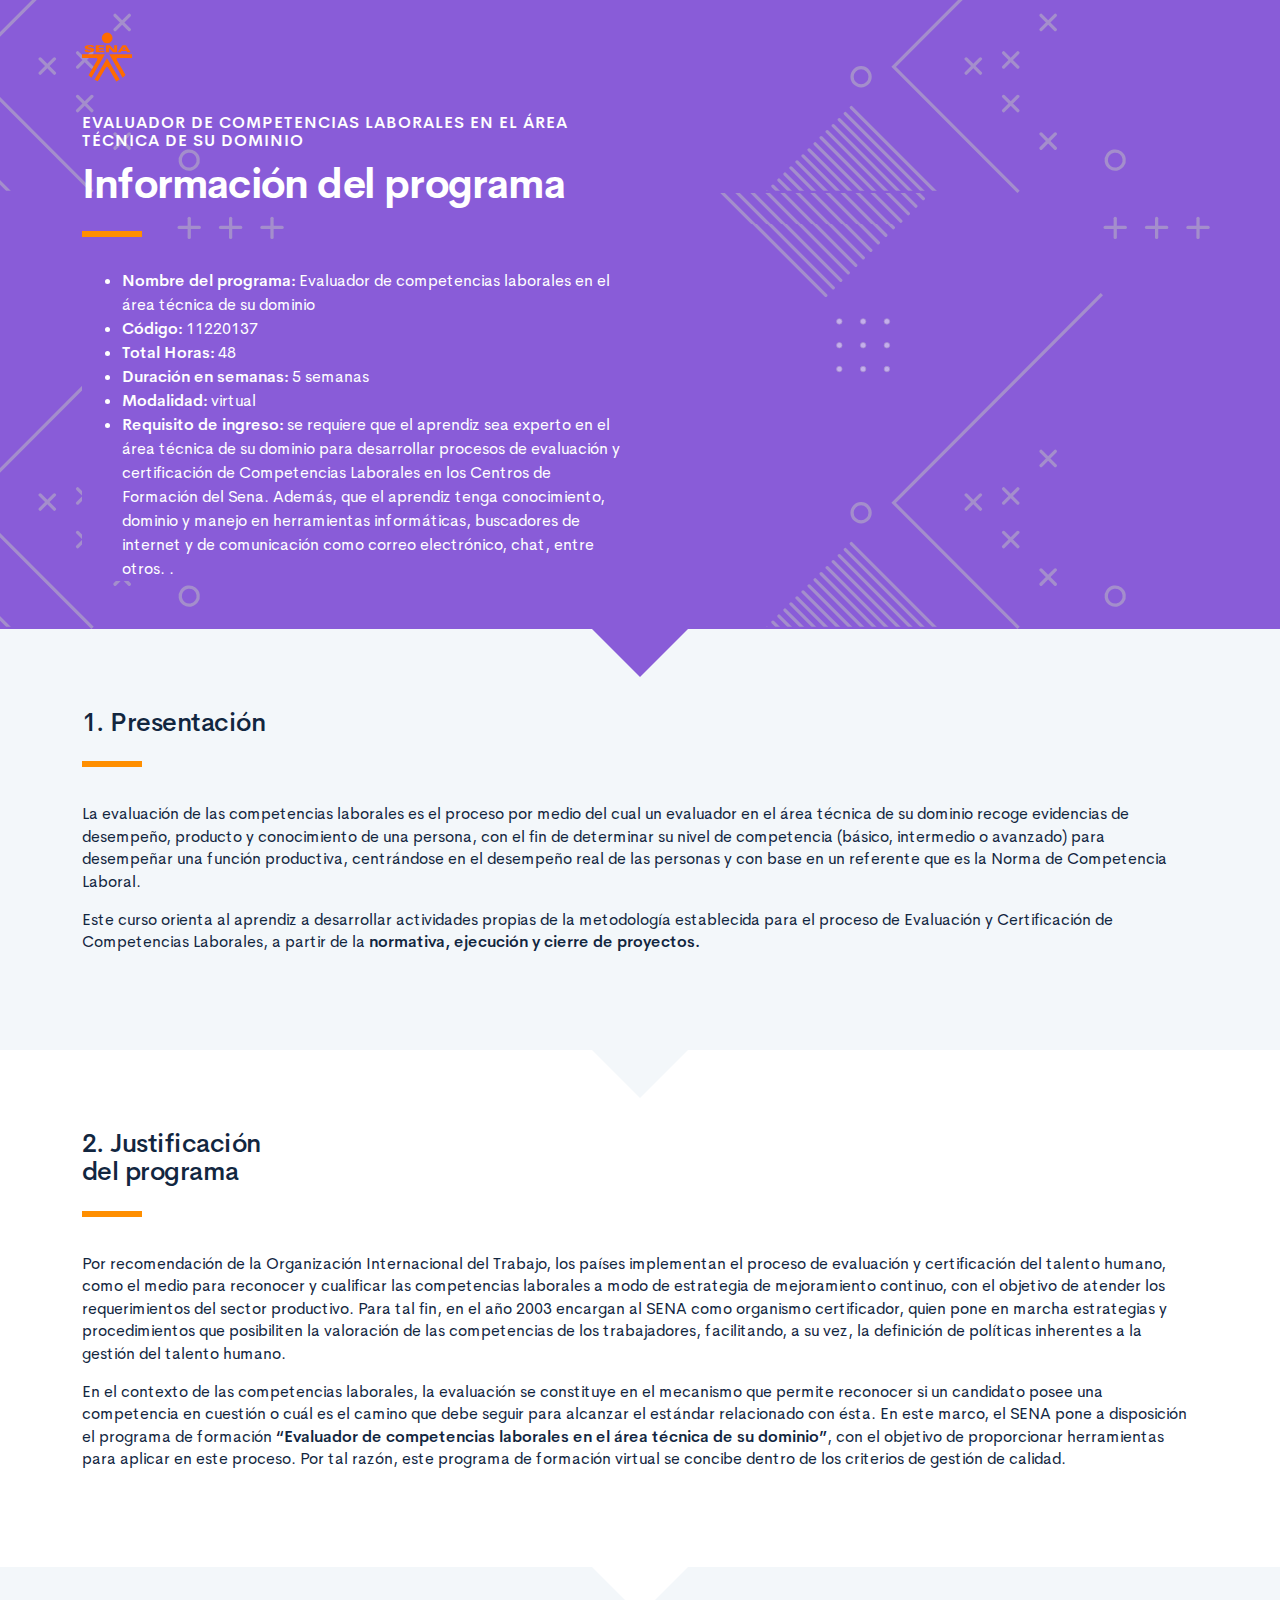
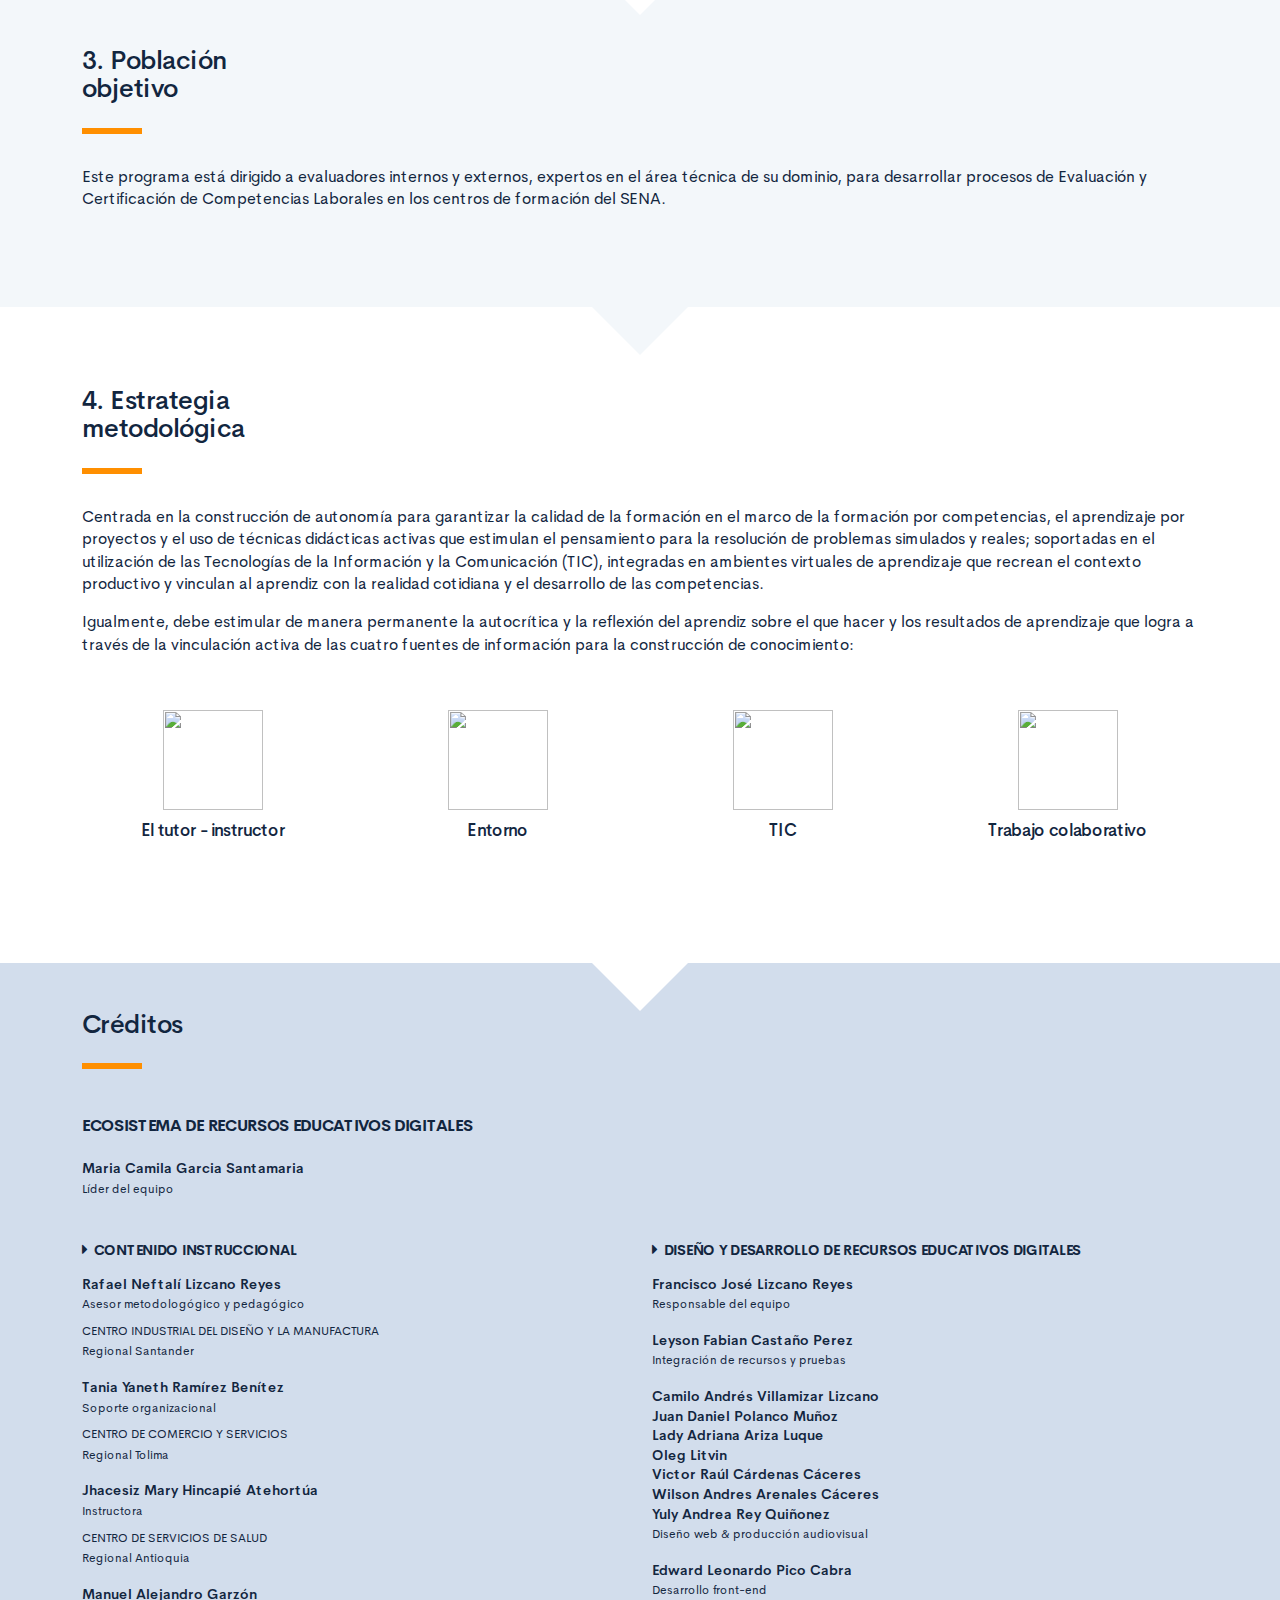
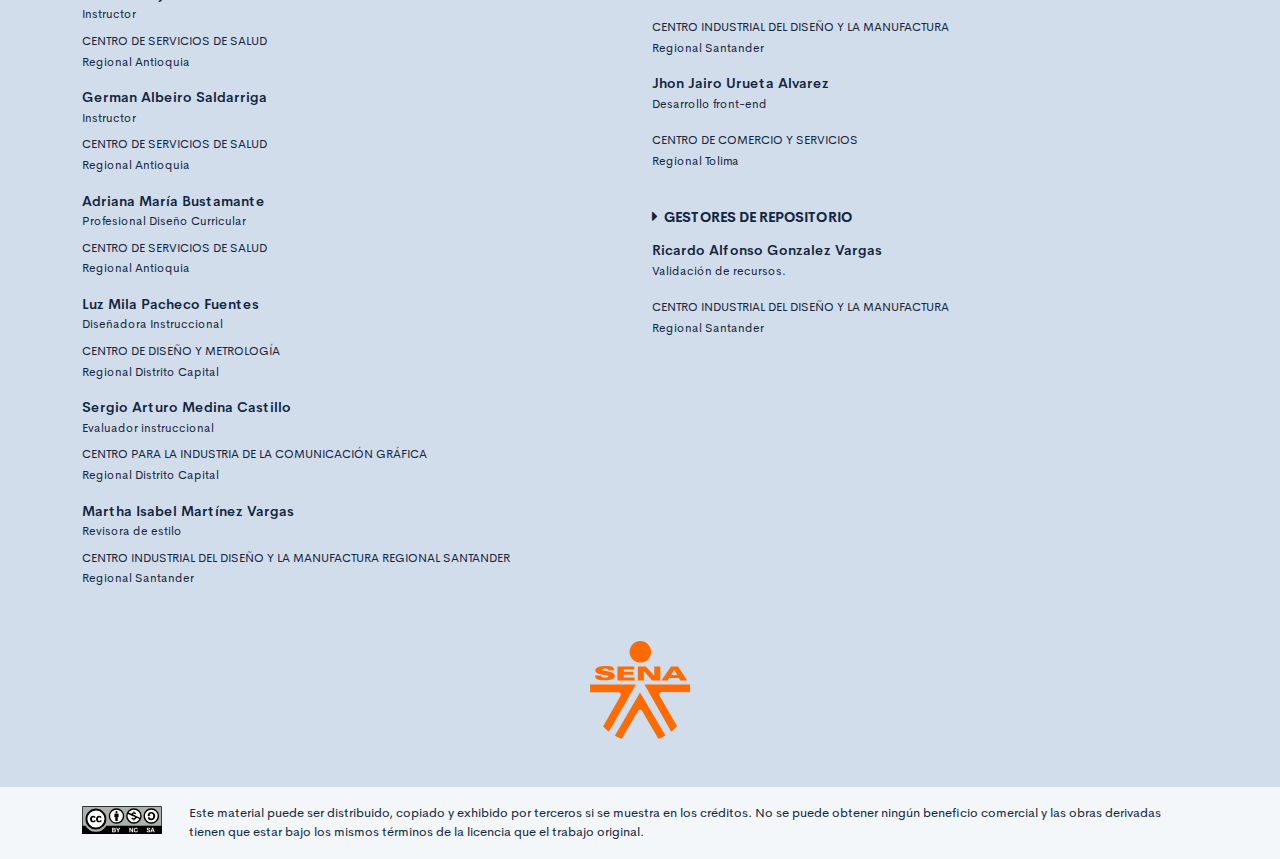
==== commit 10a8e60c: "----- Versión 2 ---------------------" ====
--- a/public/info.html
+++ b/public/info.html
@@ -3,8 +3,8 @@
     <head>
         <meta charset="UTF-8">
         <meta name="viewport" content="width=device-width, user-scalable=no, initial-scale=1.0, maximum-scale=1.0, minimum-scale=1.0">
-        <title>Información del programa: Características de diseño y fundamentación textil</title>
-        <meta meta name="description" content="Ruta de aprendizaje programa Características de diseño y fundamentación textil.">
+        <title>Información del programa: Salud Penitenciaria</title>
+        <meta meta name="description" content="Ruta de aprendizaje programa Salud penitenciaria.">
         <link rel="icon" type="image/svg+xml" href="assets/images/logos/senaLogo.svg">
         <link rel="stylesheet" href="assets/fonts/feather/feather.css">
         <link rel="stylesheet" href="assets/fonts/fontawesome/css/font-awesome.css">
@@ -105,7 +105,7 @@
                 <div class="row">
                     <div class="col-12 col-md-5">
                         <h3 class="footer-subtitulo mb-4">ECOSISTEMA DE RECURSOS EDUCATIVOS DIGITALES </h3>
-                        <p class="footer-texto mb-2"><strong>Ingry Dayanna Bonilla Monzon </strong><br /> <span class="text-small">Líder del equipo</span></p>
+                        <p class="footer-texto mb-2"><strong>Maria Camila Garcia Santamaria</strong><br /> <span class="text-small">Líder del equipo</span></p>
                     </div>
                 </div>
                 <div class="row mt-5">
@@ -113,18 +113,24 @@
                         <h4 class="footer-subtitulo-2 mt-0">
                             <div class="fa fa-caret-right mr-2"></div>Contenido Instruccional
                         </h4>
-                        <p class="footer-texto mb-2"><strong>Gloria Matilde Lee Mejía </strong><br /> <span class="text-small">Responsable del equipo</span></p>
-                        <p class="footer-texto"><span class="text-small text-uppercase">Centro de Comercio y Servicios</span><br /><span class="text-small">Regional Tolima</span></p>
-                        <p class="footer-texto mb-2"><strong>Rafael Nelftalí Lizcano Reyes</strong><br /> <span class="text-small">Asesor pedagógico<br /></span></p>
-                        <p class="footer-texto"><span class="text-small text-uppercase">CENTRO INDUSTRIAL DEL DISEÑO Y LA MANUFACTURA </span><br /><span class="text-small">Regional Santander </span></p>
-                        <p class="footer-texto mb-2"><strong>Lizeth Maritza Rodríguez Beltrán</strong><br /><span class="text-small">Experta temática<br /></span></p>
-                        <p class="footer-texto"><span class="text-small text-uppercase">Centro de Manufactura en Textil y Cuero</span><br /><span class="text-small">Regional Distrito Capital</span></p>
-                        <p class="footer-texto mb-2"><strong>Natalia Andrea Bueno Pizarro</strong><br /><span class="text-small">Diseñadora Instruccional<br /></span></p>
-                        <p class="footer-texto"><span class="text-small text-uppercase">Centro para La Industria de la Comunicación Gráfica</span><br /><span class="text-small">Regional Distrito Capital</span></p>
-                        <p class="footer-texto mb-2"><strong>Sergio Medina</strong><br /><span class="text-small">Evaluador instruccional<br /></span></p>
-                        <p class="footer-texto"><span class="text-small text-uppercase">Centro para La Industria de la Comunicación Gráfica</span><br /><span class="text-small">Regional Distrito Capital </span></p>
-                        <p class="footer-texto mb-2"><strong>Julieth Paola Vital López</strong><br /><span class="text-small">Revisora de estilo<br /></span></p>
-                        <p class="footer-texto"><span class="text-small text-uppercase">Centro para la Industria y la Comunicación Gráfica</span><br /><span class="text-small">Regional Distrito Capital</span></p>
+                        <p class="footer-texto mb-2"><strong>Rafael Neftalí Lizcano Reyes</strong><br /> <span class="text-small">Asesor metodologógico y pedagógico</span></p>
+                        <p class="footer-texto"><span class="text-small text-uppercase">Centro Industrial Del Diseño Y La Manufactura </span><br /><span class="text-small">Regional Santander</span></p>
+                        <p class="footer-texto mb-2"><strong>Tania Yaneth Ramírez Benítez</strong><br /> <span class="text-small">Soporte organizacional<br /></span></p>
+                        <p class="footer-texto"><span class="text-small text-uppercase">CENTRO DE COMERCIO Y SERVICIOS </span><br /><span class="text-small">Regional Tolima </span></p>
+                        <p class="footer-texto mb-2"><strong>Jhacesiz Mary Hincapié Atehortúa</strong><br /><span class="text-small">Instructora<br /></span></p>
+                        <p class="footer-texto"><span class="text-small text-uppercase">Centro de Servicios de Salud </span><br /><span class="text-small">Regional Antioquia</span></p>
+                        <p class="footer-texto mb-2"><strong>Manuel Alejandro Garzón</strong><br /><span class="text-small">Instructor<br /></span></p>
+                        <p class="footer-texto"><span class="text-small text-uppercase">Centro de Servicios de Salud </span><br /><span class="text-small">Regional Antioquia</span></p>
+                        <p class="footer-texto mb-2"><strong>German Albeiro Saldarriga</strong><br /> <span class="text-small">Instructor<br /></span></p>
+                        <p class="footer-texto"><span class="text-small text-uppercase">Centro de Servicios de Salud </span><br /><span class="text-small">Regional Antioquia</span></p>
+                        <p class="footer-texto mb-2"><strong>Adriana María Bustamante</strong><br /> <span class="text-small">Profesional Diseño Curricular<br /></span></p>
+                        <p class="footer-texto"><span class="text-small text-uppercase">Centro de Servicios de Salud</span><br /><span class="text-small">Regional Antioquia</span></p>
+                        <p class="footer-texto mb-2"><strong>Luz Mila Pacheco Fuentes</strong><br /> <span class="text-small">Diseñadora Instruccional<br /></span></p>
+                        <p class="footer-texto"><span class="text-small text-uppercase">Centro de Diseño y Metrología </span><br /><span class="text-small">Regional Distrito Capital</span></p>
+                        <p class="footer-texto mb-2"><strong>Sergio Arturo Medina Castillo</strong><br /> <span class="text-small">Evaluador instruccional<br /></span></p>
+                        <p class="footer-texto"><span class="text-small text-uppercase">Centro para la Industria de la Comunicación Gráfica</span><br /><span class="text-small">Regional Distrito Capital</span></p>
+                        <p class="footer-texto mb-2"><strong>Martha Isabel Martínez Vargas</strong><br /> <span class="text-small">Revisora de estilo<br /></span></p>
+                        <p class="footer-texto"><span class="text-small text-uppercase">Centro Industrial del Diseño y la Manufactura Regional Santander</span><br /><span class="text-small">Regional Santander</span></p>
                     </div>
                     <div class="col-12 col-md-6">
                         <h4 class="footer-subtitulo-2 mt-0">
@@ -133,22 +139,21 @@
                         <p class="footer-texto"><strong>Francisco José Lizcano Reyes </strong><br /> <span class="text-small">Responsable del equipo<br /></span></p>
                         <p class="footer-texto"><strong>Leyson Fabian Castaño Perez</strong><br /> <span class="text-small">Integración de recursos y pruebas<br /></span></p>
                         <p class="footer-texto"> <strong>Camilo Andrés Villamizar Lizcano</strong><br />
-                            <strong>Ernesto Navarro Jaimes</strong><br />
-                            <strong>José Jaime Luis Tang Pinzón</strong><br />
-                            <strong>Nelson Iván Vera Briceño</strong><br />
+                            <strong>Juan Daniel Polanco Muñoz</strong><br />
+                            <strong>Lady Adriana Ariza Luque</strong><br />
                             <strong>Oleg Litvin</strong><br />
-                            <strong>Oscar Julian Marquez Sanabria</strong><br />
-                            <strong>Víctor Raúl Cárdenas Cáceres</strong><br /><span class="text-small">Diseño web & producción audiovisual<br /></span></p>
-                        <p class="footer-texto"><strong>Edward Leonardo Pico Cabra</strong><br />
-                            <strong>Jhon Jairo Urueta Alvarez</strong><br /><span class="text-small">Desarrollo front-end<br /></span></p>
+                            <strong>Victor Raúl Cárdenas Cáceres</strong><br />
+                            <strong>Wilson Andres Arenales Cáceres</strong><br />
+                            <strong>Yuly Andrea Rey Quiñonez</strong><br /><span class="text-small">Diseño web & producción audiovisual<br /></span></p>
+                        <p class="footer-texto"><strong>Edward Leonardo Pico Cabra</strong><br /> <span class="text-small">Desarrollo front-end<br /></span></p>
                         <p class="footer-texto"><span class="text-small text-uppercase">CENTRO INDUSTRIAL DEL DISEÑO Y LA MANUFACTURA </span><br /><span class="text-small">Regional Santander</span></p>
-                        <p class="footer-texto"><strong>Ricardo Alfonso Gonzalez Vargas</strong><br /><span class="text-small">Desarrollo front-end<br /></span></p>
+                        <p class="footer-texto"><strong>Jhon Jairo Urueta Alvarez</strong><br /><span class="text-small">Desarrollo front-end<br /></span></p>
                         <p class="footer-texto"><span class="text-small text-uppercase">CENTRO DE COMERCIO Y SERVICIOS </span><br /><span class="text-small">Regional Tolima </span></p>
                         <h4 class="footer-subtitulo-2 mt-5">
                             <div class="fa fa-caret-right mr-2"></div>Gestores de repositorio
                         </h4>
-                        <p class="footer-texto"><strong>Brayan Steven Pinto Diaz</strong><br /> <span class="text-small">Validación de recursos.<br /></span></p>
-                        <p class="footer-texto"><span class="text-small text-uppercase">Centro de comercio y servicios </span><br /><span class="text-small">Regional Tolima</span></p>
+                        <p class="footer-texto"><strong>Ricardo Alfonso Gonzalez Vargas</strong><br /> <span class="text-small">Validación de recursos.<br /></span></p>
+                        <p class="footer-texto"><span class="text-small text-uppercase">CENTRO INDUSTRIAL DEL DISEÑO Y LA MANUFACTURA </span><br /><span class="text-small">Regional Santander</span></p>
                     </div>
                 </div>
                 <div class="row justify-content-center align-items-center mt-5"><img src="assets/images/logos/senaLogo.svg" style="max-width:100px" /></div>
--- a/public/assets/css/main.css
+++ b/public/assets/css/main.css
@@ -3,6 +3,6 @@
  * Copyright 2011-2019 The Bootstrap Authors
  * Copyright 2011-2019 Twitter, Inc.
  * Licensed under MIT (https://github.com/twbs/bootstrap/blob/master/LICENSE)
- */:root{--blue: #2C7BE5;--indigo: #727cf5;--purple: #6b5eae;--pink: #ff679b;--red: #E63757;--orange: #fd7e14;--yellow: #F6C343;--green: #00D97E;--teal: #02a8b5;--cyan: #39afd1;--white: #fff;--gray: #95AAC9;--gray-dark: #3B506C;--primary: #12263F;--secondary: #6E84A3;--success: #00A99A;--info: #39afd1;--warning: #ff8f00;--danger: #E63757;--light: #EDF2F9;--dark: #000;--white: #fff;--breakpoint-xs: 0;--breakpoint-sm: 576px;--breakpoint-md: 768px;--breakpoint-lg: 992px;--breakpoint-xl: 1200px;--font-family-sans-serif: "Cerebri Sans", sans-serif;--font-family-monospace: "Courier New", monospace}*,*::before,*::after{box-sizing:border-box}html{font-family:sans-serif;line-height:1.15;-webkit-text-size-adjust:100%;-webkit-tap-highlight-color:rgba(0,0,0,0)}article,aside,figcaption,figure,footer,header,hgroup,main,nav,section{display:block}body{margin:0;font-family:"Cerebri Sans",sans-serif;font-size:.9375rem;font-weight:400;line-height:1.5;color:#12263F;text-align:left;background-color:#F3F7FA}[tabindex="-1"]:focus:not(:focus-visible){outline:0 !important}hr{box-sizing:content-box;height:0;overflow:visible}h1,h2,h3,h4,h5,h6{margin-top:0;margin-bottom:1.125rem}p{margin-top:0;margin-bottom:1rem}abbr[title],abbr[data-original-title]{text-decoration:underline;text-decoration:underline dotted;cursor:help;border-bottom:0;text-decoration-skip-ink:none}address{margin-bottom:1rem;font-style:normal;line-height:inherit}ol,ul,dl{margin-top:0;margin-bottom:1rem}ol ol,ul ul,ol ul,ul ol{margin-bottom:0}dt{font-weight:600}dd{margin-bottom:.5rem;margin-left:0}blockquote{margin:0 0 1rem}b,strong{font-weight:bolder}small{font-size:80%}sub,sup{position:relative;font-size:75%;line-height:0;vertical-align:baseline}sub{bottom:-.25em}sup{top:-.5em}a{color:#2C7BE5;text-decoration:none;background-color:transparent}a:hover{color:#104082;text-decoration:none}a:not([href]){color:inherit;text-decoration:none}a:not([href]):hover{color:inherit;text-decoration:none}pre,code,kbd,samp{font-family:"Courier New",monospace;font-size:1em}pre{margin-top:0;margin-bottom:1rem;overflow:auto}figure{margin:0 0 1rem}img{vertical-align:middle;border-style:none}svg{overflow:hidden;vertical-align:middle}table{border-collapse:collapse}caption{padding-top:1rem;padding-bottom:1rem;color:#95AAC9;text-align:left;caption-side:bottom}th{text-align:inherit}label{display:inline-block;margin-bottom:.5rem}button{border-radius:0}button:focus{outline:1px dotted;outline:5px auto -webkit-focus-ring-color}input,button,select,optgroup,textarea{margin:0;font-family:inherit;font-size:inherit;line-height:inherit}button,input{overflow:visible}button,select{text-transform:none}select{word-wrap:normal}button,[type="button"],[type="reset"],[type="submit"]{-webkit-appearance:button}button:not(:disabled),[type="button"]:not(:disabled),[type="reset"]:not(:disabled),[type="submit"]:not(:disabled){cursor:pointer}button::-moz-focus-inner,[type="button"]::-moz-focus-inner,[type="reset"]::-moz-focus-inner,[type="submit"]::-moz-focus-inner{padding:0;border-style:none}input[type="radio"],input[type="checkbox"]{box-sizing:border-box;padding:0}input[type="date"],input[type="time"],input[type="datetime-local"],input[type="month"]{-webkit-appearance:listbox}textarea{overflow:auto;resize:vertical}fieldset{min-width:0;padding:0;margin:0;border:0}legend{display:block;width:100%;max-width:100%;padding:0;margin-bottom:.5rem;font-size:1.5rem;line-height:inherit;color:inherit;white-space:normal}progress{vertical-align:baseline}[type="number"]::-webkit-inner-spin-button,[type="number"]::-webkit-outer-spin-button{height:auto}[type="search"]{outline-offset:-2px;-webkit-appearance:none}[type="search"]::-webkit-search-decoration{-webkit-appearance:none}::-webkit-file-upload-button{font:inherit;-webkit-appearance:button}output{display:inline-block}summary{display:list-item;cursor:pointer}template{display:none}[hidden]{display:none !important}h1,h2,h3,h4,h5,h6,.h1,.h2,.h3,.h4,.h5,.h6{margin-bottom:1.125rem;font-weight:500;line-height:1.1}h1,.h1{font-size:1.625rem}h2,.h2{font-size:1.25rem}h3,.h3{font-size:1.0625rem}h4,.h4{font-size:.9375rem}h5,.h5{font-size:.8125rem}h6,.h6{font-size:.625rem}.lead{font-size:1.17188rem;font-weight:300}.display-1{font-size:4rem;font-weight:600;line-height:1.1}.display-2{font-size:3.25rem;font-weight:600;line-height:1.1}.display-3{font-size:2.625rem;font-weight:600;line-height:1.1}.display-4{font-size:2rem;font-weight:600;line-height:1.1}hr{margin-top:1rem;margin-bottom:1rem;border:0;border-top:1px solid #E3EBF6}small,.small{font-size:.8125rem;font-weight:400}mark,.mark{padding:.2em;background-color:#fcf8e3}.list-unstyled{padding-left:0;list-style:none}.list-inline{padding-left:0;list-style:none}.list-inline-item{display:inline-block}.list-inline-item:not(:last-child){margin-right:6px}.initialism{font-size:90%;text-transform:uppercase}.blockquote{margin-bottom:1.5rem;font-size:1.17188rem}.blockquote-footer{display:block;font-size:.8125rem;color:#95AAC9}.blockquote-footer::before{content:"\2014\00A0"}.img-fluid{max-width:100%;height:auto}.img-thumbnail{padding:.25rem;background-color:#F3F7FA;border:1px solid #E3EBF6;border-radius:.375rem;max-width:100%;height:auto}.figure{display:inline-block}.figure-img{margin-bottom:.75rem;line-height:1}.figure-caption{font-size:.8125rem;color:#95AAC9}code{font-size:87.5%;color:#2C7BE5;word-wrap:break-word}a>code{color:inherit}kbd{padding:.2rem .4rem;font-size:87.5%;color:#fff;background-color:#283E59;border-radius:.25rem}kbd kbd{padding:0;font-size:100%;font-weight:600}pre{display:block;font-size:87.5%;color:#283E59}pre code{font-size:inherit;color:inherit;word-break:normal}.pre-scrollable{max-height:340px;overflow-y:scroll}.container{width:100%;padding-right:12px;padding-left:12px;margin-right:auto;margin-left:auto}@media (min-width: 576px){.container{max-width:540px}}@media (min-width: 768px){.container{max-width:720px}}@media (min-width: 992px){.container{max-width:960px}}@media (min-width: 1200px){.container{max-width:1140px}}.container-fluid,.container-sm,.container-md,.container-lg,.container-xl{width:100%;padding-right:12px;padding-left:12px;margin-right:auto;margin-left:auto}@media (min-width: 576px){.container,.container-sm{max-width:540px}}@media (min-width: 768px){.container,.container-sm,.container-md{max-width:720px}}@media (min-width: 992px){.container,.container-sm,.container-md,.container-lg{max-width:960px}}@media (min-width: 1200px){.container,.container-sm,.container-md,.container-lg,.container-xl{max-width:1140px}}.row{display:flex;flex-wrap:wrap;margin-right:-12px;margin-left:-12px}.no-gutters{margin-right:0;margin-left:0}.no-gutters>.col,.no-gutters>[class*="col-"]{padding-right:0;padding-left:0}.col-1,.col-2,.col-3,.col-4,.col-5,.col-6,.col-7,.col-8,.col-9,.col-10,.col-11,.col-12,.col,.col-auto,.col-sm-1,.col-sm-2,.col-sm-3,.col-sm-4,.col-sm-5,.col-sm-6,.col-sm-7,.col-sm-8,.col-sm-9,.col-sm-10,.col-sm-11,.col-sm-12,.col-sm,.col-sm-auto,.col-md-1,.col-md-2,.col-md-3,.col-md-4,.col-md-5,.col-md-6,.col-md-7,.col-md-8,.col-md-9,.col-md-10,.col-md-11,.col-md-12,.col-md,.col-md-auto,.col-lg-1,.col-lg-2,.col-lg-3,.col-lg-4,.col-lg-5,.col-lg-6,.col-lg-7,.col-lg-8,.col-lg-9,.col-lg-10,.col-lg-11,.col-lg-12,.col-lg,.col-lg-auto,.col-xl-1,.col-xl-2,.col-xl-3,.col-xl-4,.col-xl-5,.col-xl-6,.col-xl-7,.col-xl-8,.col-xl-9,.col-xl-10,.col-xl-11,.col-xl-12,.col-xl,.col-xl-auto{position:relative;width:100%;padding-right:12px;padding-left:12px}.col{flex-basis:0;flex-grow:1;max-width:100%}.row-cols-1>*{flex:0 0 100%;max-width:100%}.row-cols-2>*{flex:0 0 50%;max-width:50%}.row-cols-3>*{flex:0 0 33.33333%;max-width:33.33333%}.row-cols-4>*{flex:0 0 25%;max-width:25%}.row-cols-5>*{flex:0 0 20%;max-width:20%}.row-cols-6>*{flex:0 0 16.66667%;max-width:16.66667%}.col-auto{flex:0 0 auto;width:auto;max-width:100%}.col-1{flex:0 0 8.33333%;max-width:8.33333%}.col-2{flex:0 0 16.66667%;max-width:16.66667%}.col-3{flex:0 0 25%;max-width:25%}.col-4{flex:0 0 33.33333%;max-width:33.33333%}.col-5{flex:0 0 41.66667%;max-width:41.66667%}.col-6{flex:0 0 50%;max-width:50%}.col-7{flex:0 0 58.33333%;max-width:58.33333%}.col-8{flex:0 0 66.66667%;max-width:66.66667%}.col-9{flex:0 0 75%;max-width:75%}.col-10{flex:0 0 83.33333%;max-width:83.33333%}.col-11{flex:0 0 91.66667%;max-width:91.66667%}.col-12{flex:0 0 100%;max-width:100%}.order-first{order:-1}.order-last{order:13}.order-0{order:0}.order-1{order:1}.order-2{order:2}.order-3{order:3}.order-4{order:4}.order-5{order:5}.order-6{order:6}.order-7{order:7}.order-8{order:8}.order-9{order:9}.order-10{order:10}.order-11{order:11}.order-12{order:12}.offset-1{margin-left:8.33333%}.offset-2{margin-left:16.66667%}.offset-3{margin-left:25%}.offset-4{margin-left:33.33333%}.offset-5{margin-left:41.66667%}.offset-6{margin-left:50%}.offset-7{margin-left:58.33333%}.offset-8{margin-left:66.66667%}.offset-9{margin-left:75%}.offset-10{margin-left:83.33333%}.offset-11{margin-left:91.66667%}@media (min-width: 576px){.col-sm{flex-basis:0;flex-grow:1;max-width:100%}.row-cols-sm-1>*{flex:0 0 100%;max-width:100%}.row-cols-sm-2>*{flex:0 0 50%;max-width:50%}.row-cols-sm-3>*{flex:0 0 33.33333%;max-width:33.33333%}.row-cols-sm-4>*{flex:0 0 25%;max-width:25%}.row-cols-sm-5>*{flex:0 0 20%;max-width:20%}.row-cols-sm-6>*{flex:0 0 16.66667%;max-width:16.66667%}.col-sm-auto{flex:0 0 auto;width:auto;max-width:100%}.col-sm-1{flex:0 0 8.33333%;max-width:8.33333%}.col-sm-2{flex:0 0 16.66667%;max-width:16.66667%}.col-sm-3{flex:0 0 25%;max-width:25%}.col-sm-4{flex:0 0 33.33333%;max-width:33.33333%}.col-sm-5{flex:0 0 41.66667%;max-width:41.66667%}.col-sm-6{flex:0 0 50%;max-width:50%}.col-sm-7{flex:0 0 58.33333%;max-width:58.33333%}.col-sm-8{flex:0 0 66.66667%;max-width:66.66667%}.col-sm-9{flex:0 0 75%;max-width:75%}.col-sm-10{flex:0 0 83.33333%;max-width:83.33333%}.col-sm-11{flex:0 0 91.66667%;max-width:91.66667%}.col-sm-12{flex:0 0 100%;max-width:100%}.order-sm-first{order:-1}.order-sm-last{order:13}.order-sm-0{order:0}.order-sm-1{order:1}.order-sm-2{order:2}.order-sm-3{order:3}.order-sm-4{order:4}.order-sm-5{order:5}.order-sm-6{order:6}.order-sm-7{order:7}.order-sm-8{order:8}.order-sm-9{order:9}.order-sm-10{order:10}.order-sm-11{order:11}.order-sm-12{order:12}.offset-sm-0{margin-left:0}.offset-sm-1{margin-left:8.33333%}.offset-sm-2{margin-left:16.66667%}.offset-sm-3{margin-left:25%}.offset-sm-4{margin-left:33.33333%}.offset-sm-5{margin-left:41.66667%}.offset-sm-6{margin-left:50%}.offset-sm-7{margin-left:58.33333%}.offset-sm-8{margin-left:66.66667%}.offset-sm-9{margin-left:75%}.offset-sm-10{margin-left:83.33333%}.offset-sm-11{margin-left:91.66667%}}@media (min-width: 768px){.col-md{flex-basis:0;flex-grow:1;max-width:100%}.row-cols-md-1>*{flex:0 0 100%;max-width:100%}.row-cols-md-2>*{flex:0 0 50%;max-width:50%}.row-cols-md-3>*{flex:0 0 33.33333%;max-width:33.33333%}.row-cols-md-4>*{flex:0 0 25%;max-width:25%}.row-cols-md-5>*{flex:0 0 20%;max-width:20%}.row-cols-md-6>*{flex:0 0 16.66667%;max-width:16.66667%}.col-md-auto{flex:0 0 auto;width:auto;max-width:100%}.col-md-1{flex:0 0 8.33333%;max-width:8.33333%}.col-md-2{flex:0 0 16.66667%;max-width:16.66667%}.col-md-3{flex:0 0 25%;max-width:25%}.col-md-4{flex:0 0 33.33333%;max-width:33.33333%}.col-md-5{flex:0 0 41.66667%;max-width:41.66667%}.col-md-6{flex:0 0 50%;max-width:50%}.col-md-7{flex:0 0 58.33333%;max-width:58.33333%}.col-md-8{flex:0 0 66.66667%;max-width:66.66667%}.col-md-9{flex:0 0 75%;max-width:75%}.col-md-10{flex:0 0 83.33333%;max-width:83.33333%}.col-md-11{flex:0 0 91.66667%;max-width:91.66667%}.col-md-12{flex:0 0 100%;max-width:100%}.order-md-first{order:-1}.order-md-last{order:13}.order-md-0{order:0}.order-md-1{order:1}.order-md-2{order:2}.order-md-3{order:3}.order-md-4{order:4}.order-md-5{order:5}.order-md-6{order:6}.order-md-7{order:7}.order-md-8{order:8}.order-md-9{order:9}.order-md-10{order:10}.order-md-11{order:11}.order-md-12{order:12}.offset-md-0{margin-left:0}.offset-md-1{margin-left:8.33333%}.offset-md-2{margin-left:16.66667%}.offset-md-3{margin-left:25%}.offset-md-4{margin-left:33.33333%}.offset-md-5{margin-left:41.66667%}.offset-md-6{margin-left:50%}.offset-md-7{margin-left:58.33333%}.offset-md-8{margin-left:66.66667%}.offset-md-9{margin-left:75%}.offset-md-10{margin-left:83.33333%}.offset-md-11{margin-left:91.66667%}}@media (min-width: 992px){.col-lg{flex-basis:0;flex-grow:1;max-width:100%}.row-cols-lg-1>*{flex:0 0 100%;max-width:100%}.row-cols-lg-2>*{flex:0 0 50%;max-width:50%}.row-cols-lg-3>*{flex:0 0 33.33333%;max-width:33.33333%}.row-cols-lg-4>*{flex:0 0 25%;max-width:25%}.row-cols-lg-5>*{flex:0 0 20%;max-width:20%}.row-cols-lg-6>*{flex:0 0 16.66667%;max-width:16.66667%}.col-lg-auto{flex:0 0 auto;width:auto;max-width:100%}.col-lg-1{flex:0 0 8.33333%;max-width:8.33333%}.col-lg-2{flex:0 0 16.66667%;max-width:16.66667%}.col-lg-3{flex:0 0 25%;max-width:25%}.col-lg-4{flex:0 0 33.33333%;max-width:33.33333%}.col-lg-5{flex:0 0 41.66667%;max-width:41.66667%}.col-lg-6{flex:0 0 50%;max-width:50%}.col-lg-7{flex:0 0 58.33333%;max-width:58.33333%}.col-lg-8{flex:0 0 66.66667%;max-width:66.66667%}.col-lg-9{flex:0 0 75%;max-width:75%}.col-lg-10{flex:0 0 83.33333%;max-width:83.33333%}.col-lg-11{flex:0 0 91.66667%;max-width:91.66667%}.col-lg-12{flex:0 0 100%;max-width:100%}.order-lg-first{order:-1}.order-lg-last{order:13}.order-lg-0{order:0}.order-lg-1{order:1}.order-lg-2{order:2}.order-lg-3{order:3}.order-lg-4{order:4}.order-lg-5{order:5}.order-lg-6{order:6}.order-lg-7{order:7}.order-lg-8{order:8}.order-lg-9{order:9}.order-lg-10{order:10}.order-lg-11{order:11}.order-lg-12{order:12}.offset-lg-0{margin-left:0}.offset-lg-1{margin-left:8.33333%}.offset-lg-2{margin-left:16.66667%}.offset-lg-3{margin-left:25%}.offset-lg-4{margin-left:33.33333%}.offset-lg-5{margin-left:41.66667%}.offset-lg-6{margin-left:50%}.offset-lg-7{margin-left:58.33333%}.offset-lg-8{margin-left:66.66667%}.offset-lg-9{margin-left:75%}.offset-lg-10{margin-left:83.33333%}.offset-lg-11{margin-left:91.66667%}}@media (min-width: 1200px){.col-xl{flex-basis:0;flex-grow:1;max-width:100%}.row-cols-xl-1>*{flex:0 0 100%;max-width:100%}.row-cols-xl-2>*{flex:0 0 50%;max-width:50%}.row-cols-xl-3>*{flex:0 0 33.33333%;max-width:33.33333%}.row-cols-xl-4>*{flex:0 0 25%;max-width:25%}.row-cols-xl-5>*{flex:0 0 20%;max-width:20%}.row-cols-xl-6>*{flex:0 0 16.66667%;max-width:16.66667%}.col-xl-auto{flex:0 0 auto;width:auto;max-width:100%}.col-xl-1{flex:0 0 8.33333%;max-width:8.33333%}.col-xl-2{flex:0 0 16.66667%;max-width:16.66667%}.col-xl-3{flex:0 0 25%;max-width:25%}.col-xl-4{flex:0 0 33.33333%;max-width:33.33333%}.col-xl-5{flex:0 0 41.66667%;max-width:41.66667%}.col-xl-6{flex:0 0 50%;max-width:50%}.col-xl-7{flex:0 0 58.33333%;max-width:58.33333%}.col-xl-8{flex:0 0 66.66667%;max-width:66.66667%}.col-xl-9{flex:0 0 75%;max-width:75%}.col-xl-10{flex:0 0 83.33333%;max-width:83.33333%}.col-xl-11{flex:0 0 91.66667%;max-width:91.66667%}.col-xl-12{flex:0 0 100%;max-width:100%}.order-xl-first{order:-1}.order-xl-last{order:13}.order-xl-0{order:0}.order-xl-1{order:1}.order-xl-2{order:2}.order-xl-3{order:3}.order-xl-4{order:4}.order-xl-5{order:5}.order-xl-6{order:6}.order-xl-7{order:7}.order-xl-8{order:8}.order-xl-9{order:9}.order-xl-10{order:10}.order-xl-11{order:11}.order-xl-12{order:12}.offset-xl-0{margin-left:0}.offset-xl-1{margin-left:8.33333%}.offset-xl-2{margin-left:16.66667%}.offset-xl-3{margin-left:25%}.offset-xl-4{margin-left:33.33333%}.offset-xl-5{margin-left:41.66667%}.offset-xl-6{margin-left:50%}.offset-xl-7{margin-left:58.33333%}.offset-xl-8{margin-left:66.66667%}.offset-xl-9{margin-left:75%}.offset-xl-10{margin-left:83.33333%}.offset-xl-11{margin-left:91.66667%}}.table{width:100%;margin-bottom:1.5rem;color:#12263F}.table th,.table td{padding:1rem;vertical-align:top;border-top:1px solid #EDF2F9}.table thead th{vertical-align:bottom;border-bottom:2px solid #EDF2F9}.table tbody+tbody{border-top:2px solid #EDF2F9}.table-sm th,.table-sm td{padding:1rem}.table-bordered{border:1px solid #EDF2F9}.table-bordered th,.table-bordered td{border:1px solid #EDF2F9}.table-bordered thead th,.table-bordered thead td{border-bottom-width:2px}.table-borderless th,.table-borderless td,.table-borderless thead th,.table-borderless tbody+tbody{border:0}.table-striped tbody tr:nth-of-type(even){background-color:#F9FBFD}.table-hover tbody tr:hover{color:#12263F;background-color:#F9FBFD}.table-primary,.table-primary>th,.table-primary>td{background-color:#bdc2c9}.table-primary th,.table-primary td,.table-primary thead th,.table-primary tbody+tbody{border-color:#848e9b}.table-hover .table-primary:hover{background-color:#afb5be}.table-hover .table-primary:hover>td,.table-hover .table-primary:hover>th{background-color:#afb5be}.table-secondary,.table-secondary>th,.table-secondary>td{background-color:#d6dde5}.table-secondary th,.table-secondary td,.table-secondary thead th,.table-secondary tbody+tbody{border-color:#b4bfcf}.table-hover .table-secondary:hover{background-color:#c6d0db}.table-hover .table-secondary:hover>td,.table-hover .table-secondary:hover>th{background-color:#c6d0db}.table-success,.table-success>th,.table-success>td{background-color:#b8e7e3}.table-success th,.table-success td,.table-success thead th,.table-success tbody+tbody{border-color:#7ad2ca}.table-hover .table-success:hover{background-color:#a5e1db}.table-hover .table-success:hover>td,.table-hover .table-success:hover>th{background-color:#a5e1db}.table-info,.table-info>th,.table-info>td{background-color:#c8e9f2}.table-info th,.table-info td,.table-info thead th,.table-info tbody+tbody{border-color:#98d5e7}.table-hover .table-info:hover{background-color:#b3e1ed}.table-hover .table-info:hover>td,.table-hover .table-info:hover>th{background-color:#b3e1ed}.table-warning,.table-warning>th,.table-warning>td{background-color:#ffe0b8}.table-warning th,.table-warning td,.table-warning thead th,.table-warning tbody+tbody{border-color:#ffc57a}.table-hover .table-warning:hover{background-color:#ffd59f}.table-hover .table-warning:hover>td,.table-hover .table-warning:hover>th{background-color:#ffd59f}.table-danger,.table-danger>th,.table-danger>td{background-color:#f8c7d0}.table-danger th,.table-danger td,.table-danger thead th,.table-danger tbody+tbody{border-color:#f297a8}.table-hover .table-danger:hover{background-color:#f5b0bd}.table-hover .table-danger:hover>td,.table-hover .table-danger:hover>th{background-color:#f5b0bd}.table-light,.table-light>th,.table-light>td{background-color:#fafbfd}.table-light th,.table-light td,.table-light thead th,.table-light tbody+tbody{border-color:#f6f8fc}.table-hover .table-light:hover{background-color:#e8ecf6}.table-hover .table-light:hover>td,.table-hover .table-light:hover>th{background-color:#e8ecf6}.table-dark,.table-dark>th,.table-dark>td{background-color:#b8b8b8}.table-dark th,.table-dark td,.table-dark thead th,.table-dark tbody+tbody{border-color:#7a7a7a}.table-hover .table-dark:hover{background-color:#ababab}.table-hover .table-dark:hover>td,.table-hover .table-dark:hover>th{background-color:#ababab}.table-white,.table-white>th,.table-white>td{background-color:#fff}.table-white th,.table-white td,.table-white thead th,.table-white tbody+tbody{border-color:#fff}.table-hover .table-white:hover{background-color:#f2f2f2}.table-hover .table-white:hover>td,.table-hover .table-white:hover>th{background-color:#f2f2f2}.table-active,.table-active>th,.table-active>td{background-color:#F9FBFD}.table-hover .table-active:hover{background-color:#e6eef7}.table-hover .table-active:hover>td,.table-hover .table-active:hover>th{background-color:#e6eef7}.table .thead-dark th{color:#fff;background-color:#3B506C;border-color:#496285}.table .thead-light th{color:#95AAC9;background-color:#F9FBFD;border-color:#EDF2F9}.table-dark{color:#fff;background-color:#3B506C}.table-dark th,.table-dark td,.table-dark thead th{border-color:#496285}.table-dark.table-bordered{border:0}.table-dark.table-striped tbody tr:nth-of-type(even){background-color:rgba(255,255,255,0.05)}.table-dark.table-hover tbody tr:hover{color:#fff;background-color:rgba(255,255,255,0.075)}@media (max-width: 575.98px){.table-responsive-sm{display:block;width:100%;overflow-x:auto;-webkit-overflow-scrolling:touch}.table-responsive-sm>.table-bordered{border:0}}@media (max-width: 767.98px){.table-responsive-md{display:block;width:100%;overflow-x:auto;-webkit-overflow-scrolling:touch}.table-responsive-md>.table-bordered{border:0}}@media (max-width: 991.98px){.table-responsive-lg{display:block;width:100%;overflow-x:auto;-webkit-overflow-scrolling:touch}.table-responsive-lg>.table-bordered{border:0}}@media (max-width: 1199.98px){.table-responsive-xl{display:block;width:100%;overflow-x:auto;-webkit-overflow-scrolling:touch}.table-responsive-xl>.table-bordered{border:0}}.table-responsive{display:block;width:100%;overflow-x:auto;-webkit-overflow-scrolling:touch}.table-responsive>.table-bordered{border:0}.form-control{display:block;width:100%;height:calc(1.5em + 1rem + 2px);padding:.5rem .75rem;font-size:.9375rem;font-weight:400;line-height:1.5;color:#12263F;background-color:#fff;background-clip:padding-box;border:1px solid #D2DDEC;border-radius:.375rem;transition:border-color 0.15s ease-in-out,box-shadow 0.15s ease-in-out}@media (prefers-reduced-motion: reduce){.form-control{transition:none}}.form-control::-ms-expand{background-color:transparent;border:0}.form-control:-moz-focusring{color:transparent;text-shadow:0 0 0 #12263F}.form-control:focus{color:#12263F;background-color:#fff;border-color:#12263F;outline:0;box-shadow:rgba(0,0,0,0)}.form-control::placeholder{color:#B1C2D9;opacity:1}.form-control:disabled,.form-control[readonly]{background-color:#fff;opacity:1}select.form-control:focus::-ms-value{color:#12263F;background-color:#fff}.form-control-file,.form-control-range{display:block;width:100%}.col-form-label{padding-top:calc(.5rem + 1px);padding-bottom:calc(.5rem + 1px);margin-bottom:0;font-size:inherit;line-height:1.5}.col-form-label-lg{padding-top:calc(.75rem + 1px);padding-bottom:calc(.75rem + 1px);font-size:.9375rem;line-height:1.5}.col-form-label-sm{padding-top:calc(.125rem + 1px);padding-bottom:calc(.125rem + 1px);font-size:.8125rem;line-height:1.75}.form-control-plaintext{display:block;width:100%;padding:.5rem 0;margin-bottom:0;font-size:.9375rem;line-height:1.5;color:#12263F;background-color:transparent;border:solid transparent;border-width:1px 0}.form-control-plaintext.form-control-sm,.form-control-plaintext.form-control-lg{padding-right:0;padding-left:0}.form-control-sm{height:calc(1.75em + .25rem + 2px);padding:.125rem .5rem;font-size:.8125rem;line-height:1.75;border-radius:.25rem}.form-control-lg{height:calc(1.5em + 1.5rem + 2px);padding:.75rem 1.25rem;font-size:.9375rem;line-height:1.5;border-radius:.5rem}select.form-control[size],select.form-control[multiple]{height:auto}textarea.form-control{height:auto}.form-group{margin-bottom:1.375rem}.form-text{display:block;margin-top:.25rem}.form-row{display:flex;flex-wrap:wrap;margin-right:-5px;margin-left:-5px}.form-row>.col,.form-row>[class*="col-"]{padding-right:5px;padding-left:5px}.form-check{position:relative;display:block;padding-left:1.25rem}.form-check-input{position:absolute;margin-top:.3rem;margin-left:-1.25rem}.form-check-input[disabled] ~ .form-check-label,.form-check-input:disabled ~ .form-check-label{color:#95AAC9}.form-check-label{margin-bottom:0}.form-check-inline{display:inline-flex;align-items:center;padding-left:0;margin-right:.75rem}.form-check-inline .form-check-input{position:static;margin-top:0;margin-right:.3125rem;margin-left:0}.valid-feedback{display:none;width:100%;margin-top:.25rem;font-size:.8125rem;color:#00A99A}.valid-tooltip{position:absolute;top:100%;z-index:5;display:none;max-width:100%;padding:.25rem .5rem;margin-top:.1rem;font-size:.8125rem;line-height:1.5;color:#fff;background-color:#00a99a;border-radius:.375rem}.was-validated :valid ~ .valid-feedback,.was-validated :valid ~ .valid-tooltip,.is-valid ~ .valid-feedback,.is-valid ~ .valid-tooltip{display:block}.was-validated .form-control:valid,.form-control.is-valid{border-color:#00A99A}.was-validated .form-control:valid:focus,.form-control.is-valid:focus{border-color:#00A99A;box-shadow:0 0 0 .15rem rgba(0,169,154,0.25)}.was-validated .custom-select:valid,.custom-select.is-valid{border-color:#00A99A}.was-validated .custom-select:valid:focus,.custom-select.is-valid:focus{border-color:#00A99A;box-shadow:0 0 0 .15rem rgba(0,169,154,0.25)}.was-validated .form-check-input:valid ~ .form-check-label,.form-check-input.is-valid ~ .form-check-label{color:#00A99A}.was-validated .form-check-input:valid ~ .valid-feedback,.was-validated .form-check-input:valid ~ .valid-tooltip,.form-check-input.is-valid ~ .valid-feedback,.form-check-input.is-valid ~ .valid-tooltip{display:block}.was-validated .custom-control-input:valid ~ .custom-control-label,.custom-control-input.is-valid ~ .custom-control-label{color:#00A99A}.was-validated .custom-control-input:valid ~ .custom-control-label::before,.custom-control-input.is-valid ~ .custom-control-label::before{border-color:#00A99A}.was-validated .custom-control-input:valid:checked ~ .custom-control-label::before,.custom-control-input.is-valid:checked ~ .custom-control-label::before{border-color:#00dcc8;background-color:#00dcc8}.was-validated .custom-control-input:valid:focus ~ .custom-control-label::before,.custom-control-input.is-valid:focus ~ .custom-control-label::before{box-shadow:0 0 0 .15rem rgba(0,169,154,0.25)}.was-validated .custom-control-input:valid:focus:not(:checked) ~ .custom-control-label::before,.custom-control-input.is-valid:focus:not(:checked) ~ .custom-control-label::before{border-color:#00A99A}.was-validated .custom-file-input:valid ~ .custom-file-label,.custom-file-input.is-valid ~ .custom-file-label{border-color:#00A99A}.was-validated .custom-file-input:valid:focus ~ .custom-file-label,.custom-file-input.is-valid:focus ~ .custom-file-label{border-color:#00A99A;box-shadow:0 0 0 .15rem rgba(0,169,154,0.25)}.invalid-feedback{display:none;width:100%;margin-top:.25rem;font-size:.8125rem;color:#E63757}.invalid-tooltip{position:absolute;top:100%;z-index:5;display:none;max-width:100%;padding:.25rem .5rem;margin-top:.1rem;font-size:.8125rem;line-height:1.5;color:#fff;background-color:#e63757;border-radius:.375rem}.was-validated :invalid ~ .invalid-feedback,.was-validated :invalid ~ .invalid-tooltip,.is-invalid ~ .invalid-feedback,.is-invalid ~ .invalid-tooltip{display:block}.was-validated .form-control:invalid,.form-control.is-invalid{border-color:#E63757}.was-validated .form-control:invalid:focus,.form-control.is-invalid:focus{border-color:#E63757;box-shadow:0 0 0 .15rem rgba(230,55,87,0.25)}.was-validated .custom-select:invalid,.custom-select.is-invalid{border-color:#E63757}.was-validated .custom-select:invalid:focus,.custom-select.is-invalid:focus{border-color:#E63757;box-shadow:0 0 0 .15rem rgba(230,55,87,0.25)}.was-validated .form-check-input:invalid ~ .form-check-label,.form-check-input.is-invalid ~ .form-check-label{color:#E63757}.was-validated .form-check-input:invalid ~ .invalid-feedback,.was-validated .form-check-input:invalid ~ .invalid-tooltip,.form-check-input.is-invalid ~ .invalid-feedback,.form-check-input.is-invalid ~ .invalid-tooltip{display:block}.was-validated .custom-control-input:invalid ~ .custom-control-label,.custom-control-input.is-invalid ~ .custom-control-label{color:#E63757}.was-validated .custom-control-input:invalid ~ .custom-control-label::before,.custom-control-input.is-invalid ~ .custom-control-label::before{border-color:#E63757}.was-validated .custom-control-input:invalid:checked ~ .custom-control-label::before,.custom-control-input.is-invalid:checked ~ .custom-control-label::before{border-color:#ec647d;background-color:#ec647d}.was-validated .custom-control-input:invalid:focus ~ .custom-control-label::before,.custom-control-input.is-invalid:focus ~ .custom-control-label::before{box-shadow:0 0 0 .15rem rgba(230,55,87,0.25)}.was-validated .custom-control-input:invalid:focus:not(:checked) ~ .custom-control-label::before,.custom-control-input.is-invalid:focus:not(:checked) ~ .custom-control-label::before{border-color:#E63757}.was-validated .custom-file-input:invalid ~ .custom-file-label,.custom-file-input.is-invalid ~ .custom-file-label{border-color:#E63757}.was-validated .custom-file-input:invalid:focus ~ .custom-file-label,.custom-file-input.is-invalid:focus ~ .custom-file-label{border-color:#E63757;box-shadow:0 0 0 .15rem rgba(230,55,87,0.25)}.form-inline{display:flex;flex-flow:row wrap;align-items:center}.form-inline .form-check{width:100%}@media (min-width: 576px){.form-inline label{display:flex;align-items:center;justify-content:center;margin-bottom:0}.form-inline .form-group{display:flex;flex:0 0 auto;flex-flow:row wrap;align-items:center;margin-bottom:0}.form-inline .form-control{display:inline-block;width:auto;vertical-align:middle}.form-inline .form-control-plaintext{display:inline-block}.form-inline .input-group,.form-inline .custom-select{width:auto}.form-inline .form-check{display:flex;align-items:center;justify-content:center;width:auto;padding-left:0}.form-inline .form-check-input{position:relative;flex-shrink:0;margin-top:0;margin-right:.25rem;margin-left:0}.form-inline .custom-control{align-items:center;justify-content:center}.form-inline .custom-control-label{margin-bottom:0}}.btn{display:inline-block;font-weight:400;color:#12263F;text-align:center;vertical-align:middle;cursor:pointer;user-select:none;background-color:transparent;border:1px solid transparent;padding:.5rem .75rem;font-size:.9375rem;line-height:1.5;border-radius:.375rem;transition:color 0.15s ease-in-out,background-color 0.15s ease-in-out,border-color 0.15s ease-in-out,box-shadow 0.15s ease-in-out}@media (prefers-reduced-motion: reduce){.btn{transition:none}}.btn:hover{color:#12263F;text-decoration:none}.btn:focus,.btn.focus{outline:0;box-shadow:0 0 0 .15rem rgba(18,38,63,0.25)}.btn.disabled,.btn:disabled{opacity:.65}a.btn.disabled,fieldset:disabled a.btn{pointer-events:none}.btn-primary{color:#fff;background-color:#12263F;border-color:#12263F}.btn-primary:hover{color:#fff;background-color:#0a1421;border-color:#070e17}.btn-primary:focus,.btn-primary.focus{color:#fff;background-color:#0a1421;border-color:#070e17;box-shadow:0 0 0 .15rem rgba(54,71,92,0.5)}.btn-primary.disabled,.btn-primary:disabled{color:#fff;background-color:#12263F;border-color:#12263F}.btn-primary:not(:disabled):not(.disabled):active,.btn-primary:not(:disabled):not(.disabled).active,.show>.btn-primary.dropdown-toggle{color:#fff;background-color:#070e17;border-color:#04080d}.btn-primary:not(:disabled):not(.disabled):active:focus,.btn-primary:not(:disabled):not(.disabled).active:focus,.show>.btn-primary.dropdown-toggle:focus{box-shadow:0 0 0 .15rem rgba(54,71,92,0.5)}.btn-secondary{color:#fff;background-color:#6E84A3;border-color:#6E84A3}.btn-secondary:hover{color:#fff;background-color:#5b7190;border-color:#566b88}.btn-secondary:focus,.btn-secondary.focus{color:#fff;background-color:#5b7190;border-color:#566b88;box-shadow:0 0 0 .15rem rgba(132,150,177,0.5)}.btn-secondary.disabled,.btn-secondary:disabled{color:#fff;background-color:#6E84A3;border-color:#6E84A3}.btn-secondary:not(:disabled):not(.disabled):active,.btn-secondary:not(:disabled):not(.disabled).active,.show>.btn-secondary.dropdown-toggle{color:#fff;background-color:#566b88;border-color:#516580}.btn-secondary:not(:disabled):not(.disabled):active:focus,.btn-secondary:not(:disabled):not(.disabled).active:focus,.show>.btn-secondary.dropdown-toggle:focus{box-shadow:0 0 0 .15rem rgba(132,150,177,0.5)}.btn-success{color:#fff;background-color:#00A99A;border-color:#00A99A}.btn-success:hover{color:#fff;background-color:#008377;border-color:#00766c}.btn-success:focus,.btn-success.focus{color:#fff;background-color:#008377;border-color:#00766c;box-shadow:0 0 0 .15rem rgba(38,182,169,0.5)}.btn-success.disabled,.btn-success:disabled{color:#fff;background-color:#00A99A;border-color:#00A99A}.btn-success:not(:disabled):not(.disabled):active,.btn-success:not(:disabled):not(.disabled).active,.show>.btn-success.dropdown-toggle{color:#fff;background-color:#00766c;border-color:#006960}.btn-success:not(:disabled):not(.disabled):active:focus,.btn-success:not(:disabled):not(.disabled).active:focus,.show>.btn-success.dropdown-toggle:focus{box-shadow:0 0 0 .15rem rgba(38,182,169,0.5)}.btn-info{color:#fff;background-color:#39afd1;border-color:#39afd1}.btn-info:hover{color:#fff;background-color:#2b99b9;border-color:#2991ae}.btn-info:focus,.btn-info.focus{color:#fff;background-color:#2b99b9;border-color:#2991ae;box-shadow:0 0 0 .15rem rgba(87,187,216,0.5)}.btn-info.disabled,.btn-info:disabled{color:#fff;background-color:#39afd1;border-color:#39afd1}.btn-info:not(:disabled):not(.disabled):active,.btn-info:not(:disabled):not(.disabled).active,.show>.btn-info.dropdown-toggle{color:#fff;background-color:#2991ae;border-color:#2688a4}.btn-info:not(:disabled):not(.disabled):active:focus,.btn-info:not(:disabled):not(.disabled).active:focus,.show>.btn-info.dropdown-toggle:focus{box-shadow:0 0 0 .15rem rgba(87,187,216,0.5)}.btn-warning{color:#283E59;background-color:#ff8f00;border-color:#ff8f00}.btn-warning:hover{color:#fff;background-color:#d97a00;border-color:#cc7200}.btn-warning:focus,.btn-warning.focus{color:#fff;background-color:#d97a00;border-color:#cc7200;box-shadow:0 0 0 .15rem rgba(223,131,13,0.5)}.btn-warning.disabled,.btn-warning:disabled{color:#283E59;background-color:#ff8f00;border-color:#ff8f00}.btn-warning:not(:disabled):not(.disabled):active,.btn-warning:not(:disabled):not(.disabled).active,.show>.btn-warning.dropdown-toggle{color:#fff;background-color:#cc7200;border-color:#bf6b00}.btn-warning:not(:disabled):not(.disabled):active:focus,.btn-warning:not(:disabled):not(.disabled).active:focus,.show>.btn-warning.dropdown-toggle:focus{box-shadow:0 0 0 .15rem rgba(223,131,13,0.5)}.btn-danger{color:#fff;background-color:#E63757;border-color:#E63757}.btn-danger:hover{color:#fff;background-color:#db1b3f;border-color:#d01a3b}.btn-danger:focus,.btn-danger.focus{color:#fff;background-color:#db1b3f;border-color:#d01a3b;box-shadow:0 0 0 .15rem rgba(234,85,112,0.5)}.btn-danger.disabled,.btn-danger:disabled{color:#fff;background-color:#E63757;border-color:#E63757}.btn-danger:not(:disabled):not(.disabled):active,.btn-danger:not(:disabled):not(.disabled).active,.show>.btn-danger.dropdown-toggle{color:#fff;background-color:#d01a3b;border-color:#c51938}.btn-danger:not(:disabled):not(.disabled):active:focus,.btn-danger:not(:disabled):not(.disabled).active:focus,.show>.btn-danger.dropdown-toggle:focus{box-shadow:0 0 0 .15rem rgba(234,85,112,0.5)}.btn-light{color:#283E59;background-color:#EDF2F9;border-color:#EDF2F9}.btn-light:hover{color:#283E59;background-color:#d0ddef;border-color:#c7d6ec}.btn-light:focus,.btn-light.focus{color:#283E59;background-color:#d0ddef;border-color:#c7d6ec;box-shadow:0 0 0 .15rem rgba(207,215,225,0.5)}.btn-light.disabled,.btn-light:disabled{color:#283E59;background-color:#EDF2F9;border-color:#EDF2F9}.btn-light:not(:disabled):not(.disabled):active,.btn-light:not(:disabled):not(.disabled).active,.show>.btn-light.dropdown-toggle{color:#283E59;background-color:#c7d6ec;border-color:#bdcfe9}.btn-light:not(:disabled):not(.disabled):active:focus,.btn-light:not(:disabled):not(.disabled).active:focus,.show>.btn-light.dropdown-toggle:focus{box-shadow:0 0 0 .15rem rgba(207,215,225,0.5)}.btn-dark{color:#fff;background-color:#000;border-color:#000}.btn-dark:hover{color:#fff;background-color:#000;border-color:#000}.btn-dark:focus,.btn-dark.focus{color:#fff;background-color:#000;border-color:#000;box-shadow:0 0 0 .15rem rgba(38,38,38,0.5)}.btn-dark.disabled,.btn-dark:disabled{color:#fff;background-color:#000;border-color:#000}.btn-dark:not(:disabled):not(.disabled):active,.btn-dark:not(:disabled):not(.disabled).active,.show>.btn-dark.dropdown-toggle{color:#fff;background-color:#000;border-color:#000}.btn-dark:not(:disabled):not(.disabled):active:focus,.btn-dark:not(:disabled):not(.disabled).active:focus,.show>.btn-dark.dropdown-toggle:focus{box-shadow:0 0 0 .15rem rgba(38,38,38,0.5)}.btn-white{color:#283E59;background-color:#fff;border-color:#fff}.btn-white:hover{color:#283E59;background-color:#ececec;border-color:#e6e6e6}.btn-white:focus,.btn-white.focus{color:#283E59;background-color:#ececec;border-color:#e6e6e6;box-shadow:0 0 0 .15rem rgba(223,226,230,0.5)}.btn-white.disabled,.btn-white:disabled{color:#283E59;background-color:#fff;border-color:#fff}.btn-white:not(:disabled):not(.disabled):active,.btn-white:not(:disabled):not(.disabled).active,.show>.btn-white.dropdown-toggle{color:#283E59;background-color:#e6e6e6;border-color:#dfdfdf}.btn-white:not(:disabled):not(.disabled):active:focus,.btn-white:not(:disabled):not(.disabled).active:focus,.show>.btn-white.dropdown-toggle:focus{box-shadow:0 0 0 .15rem rgba(223,226,230,0.5)}.btn-outline-primary{color:#12263F;border-color:#12263F}.btn-outline-primary:hover{color:#fff;background-color:#12263F;border-color:#12263F}.btn-outline-primary:focus,.btn-outline-primary.focus{box-shadow:0 0 0 .15rem rgba(18,38,63,0.5)}.btn-outline-primary.disabled,.btn-outline-primary:disabled{color:#12263F;background-color:transparent}.btn-outline-primary:not(:disabled):not(.disabled):active,.btn-outline-primary:not(:disabled):not(.disabled).active,.show>.btn-outline-primary.dropdown-toggle{color:#fff;background-color:#12263F;border-color:#12263F}.btn-outline-primary:not(:disabled):not(.disabled):active:focus,.btn-outline-primary:not(:disabled):not(.disabled).active:focus,.show>.btn-outline-primary.dropdown-toggle:focus{box-shadow:0 0 0 .15rem rgba(18,38,63,0.5)}.btn-outline-secondary{color:#6E84A3;border-color:#6E84A3}.btn-outline-secondary:hover{color:#fff;background-color:#6E84A3;border-color:#6E84A3}.btn-outline-secondary:focus,.btn-outline-secondary.focus{box-shadow:0 0 0 .15rem rgba(110,132,163,0.5)}.btn-outline-secondary.disabled,.btn-outline-secondary:disabled{color:#6E84A3;background-color:transparent}.btn-outline-secondary:not(:disabled):not(.disabled):active,.btn-outline-secondary:not(:disabled):not(.disabled).active,.show>.btn-outline-secondary.dropdown-toggle{color:#fff;background-color:#6E84A3;border-color:#6E84A3}.btn-outline-secondary:not(:disabled):not(.disabled):active:focus,.btn-outline-secondary:not(:disabled):not(.disabled).active:focus,.show>.btn-outline-secondary.dropdown-toggle:focus{box-shadow:0 0 0 .15rem rgba(110,132,163,0.5)}.btn-outline-success{color:#00A99A;border-color:#00A99A}.btn-outline-success:hover{color:#fff;background-color:#00A99A;border-color:#00A99A}.btn-outline-success:focus,.btn-outline-success.focus{box-shadow:0 0 0 .15rem rgba(0,169,154,0.5)}.btn-outline-success.disabled,.btn-outline-success:disabled{color:#00A99A;background-color:transparent}.btn-outline-success:not(:disabled):not(.disabled):active,.btn-outline-success:not(:disabled):not(.disabled).active,.show>.btn-outline-success.dropdown-toggle{color:#fff;background-color:#00A99A;border-color:#00A99A}.btn-outline-success:not(:disabled):not(.disabled):active:focus,.btn-outline-success:not(:disabled):not(.disabled).active:focus,.show>.btn-outline-success.dropdown-toggle:focus{box-shadow:0 0 0 .15rem rgba(0,169,154,0.5)}.btn-outline-info{color:#39afd1;border-color:#39afd1}.btn-outline-info:hover{color:#fff;background-color:#39afd1;border-color:#39afd1}.btn-outline-info:focus,.btn-outline-info.focus{box-shadow:0 0 0 .15rem rgba(57,175,209,0.5)}.btn-outline-info.disabled,.btn-outline-info:disabled{color:#39afd1;background-color:transparent}.btn-outline-info:not(:disabled):not(.disabled):active,.btn-outline-info:not(:disabled):not(.disabled).active,.show>.btn-outline-info.dropdown-toggle{color:#fff;background-color:#39afd1;border-color:#39afd1}.btn-outline-info:not(:disabled):not(.disabled):active:focus,.btn-outline-info:not(:disabled):not(.disabled).active:focus,.show>.btn-outline-info.dropdown-toggle:focus{box-shadow:0 0 0 .15rem rgba(57,175,209,0.5)}.btn-outline-warning{color:#ff8f00;border-color:#ff8f00}.btn-outline-warning:hover{color:#283E59;background-color:#ff8f00;border-color:#ff8f00}.btn-outline-warning:focus,.btn-outline-warning.focus{box-shadow:0 0 0 .15rem rgba(255,143,0,0.5)}.btn-outline-warning.disabled,.btn-outline-warning:disabled{color:#ff8f00;background-color:transparent}.btn-outline-warning:not(:disabled):not(.disabled):active,.btn-outline-warning:not(:disabled):not(.disabled).active,.show>.btn-outline-warning.dropdown-toggle{color:#283E59;background-color:#ff8f00;border-color:#ff8f00}.btn-outline-warning:not(:disabled):not(.disabled):active:focus,.btn-outline-warning:not(:disabled):not(.disabled).active:focus,.show>.btn-outline-warning.dropdown-toggle:focus{box-shadow:0 0 0 .15rem rgba(255,143,0,0.5)}.btn-outline-danger{color:#E63757;border-color:#E63757}.btn-outline-danger:hover{color:#fff;background-color:#E63757;border-color:#E63757}.btn-outline-danger:focus,.btn-outline-danger.focus{box-shadow:0 0 0 .15rem rgba(230,55,87,0.5)}.btn-outline-danger.disabled,.btn-outline-danger:disabled{color:#E63757;background-color:transparent}.btn-outline-danger:not(:disabled):not(.disabled):active,.btn-outline-danger:not(:disabled):not(.disabled).active,.show>.btn-outline-danger.dropdown-toggle{color:#fff;background-color:#E63757;border-color:#E63757}.btn-outline-danger:not(:disabled):not(.disabled):active:focus,.btn-outline-danger:not(:disabled):not(.disabled).active:focus,.show>.btn-outline-danger.dropdown-toggle:focus{box-shadow:0 0 0 .15rem rgba(230,55,87,0.5)}.btn-outline-light{color:#EDF2F9;border-color:#EDF2F9}.btn-outline-light:hover{color:#283E59;background-color:#EDF2F9;border-color:#EDF2F9}.btn-outline-light:focus,.btn-outline-light.focus{box-shadow:0 0 0 .15rem rgba(237,242,249,0.5)}.btn-outline-light.disabled,.btn-outline-light:disabled{color:#EDF2F9;background-color:transparent}.btn-outline-light:not(:disabled):not(.disabled):active,.btn-outline-light:not(:disabled):not(.disabled).active,.show>.btn-outline-light.dropdown-toggle{color:#283E59;background-color:#EDF2F9;border-color:#EDF2F9}.btn-outline-light:not(:disabled):not(.disabled):active:focus,.btn-outline-light:not(:disabled):not(.disabled).active:focus,.show>.btn-outline-light.dropdown-toggle:focus{box-shadow:0 0 0 .15rem rgba(237,242,249,0.5)}.btn-outline-dark{color:#000;border-color:#000}.btn-outline-dark:hover{color:#fff;background-color:#000;border-color:#000}.btn-outline-dark:focus,.btn-outline-dark.focus{box-shadow:0 0 0 .15rem rgba(0,0,0,0.5)}.btn-outline-dark.disabled,.btn-outline-dark:disabled{color:#000;background-color:transparent}.btn-outline-dark:not(:disabled):not(.disabled):active,.btn-outline-dark:not(:disabled):not(.disabled).active,.show>.btn-outline-dark.dropdown-toggle{color:#fff;background-color:#000;border-color:#000}.btn-outline-dark:not(:disabled):not(.disabled):active:focus,.btn-outline-dark:not(:disabled):not(.disabled).active:focus,.show>.btn-outline-dark.dropdown-toggle:focus{box-shadow:0 0 0 .15rem rgba(0,0,0,0.5)}.btn-outline-white{color:#fff;border-color:#fff}.btn-outline-white:hover{color:#283E59;background-color:#fff;border-color:#fff}.btn-outline-white:focus,.btn-outline-white.focus{box-shadow:0 0 0 .15rem rgba(255,255,255,0.5)}.btn-outline-white.disabled,.btn-outline-white:disabled{color:#fff;background-color:transparent}.btn-outline-white:not(:disabled):not(.disabled):active,.btn-outline-white:not(:disabled):not(.disabled).active,.show>.btn-outline-white.dropdown-toggle{color:#283E59;background-color:#fff;border-color:#fff}.btn-outline-white:not(:disabled):not(.disabled):active:focus,.btn-outline-white:not(:disabled):not(.disabled).active:focus,.show>.btn-outline-white.dropdown-toggle:focus{box-shadow:0 0 0 .15rem rgba(255,255,255,0.5)}.btn-link{font-weight:400;color:#2C7BE5;text-decoration:none}.btn-link:hover{color:#104082;text-decoration:none}.btn-link:focus,.btn-link.focus{text-decoration:none;box-shadow:none}.btn-link:disabled,.btn-link.disabled{color:#B1C2D9;pointer-events:none}.btn-lg,.btn-group-lg>.btn{padding:.75rem 1.25rem;font-size:.9375rem;line-height:1.5;border-radius:.5rem}.btn-sm,.btn-group-sm>.btn{padding:.125rem .5rem;font-size:.8125rem;line-height:1.75;border-radius:.25rem}.btn-block{display:block;width:100%}.btn-block+.btn-block{margin-top:.5rem}input[type="submit"].btn-block,input[type="reset"].btn-block,input[type="button"].btn-block{width:100%}.fade{transition:opacity 0.15s linear}@media (prefers-reduced-motion: reduce){.fade{transition:none}}.fade:not(.show){opacity:0}.collapse:not(.show){display:none}.collapsing{position:relative;height:0;overflow:hidden;transition:height 0.35s ease}@media (prefers-reduced-motion: reduce){.collapsing{transition:none}}.dropup,.dropright,.dropdown,.dropleft{position:relative}.dropdown-toggle{white-space:nowrap}.dropdown-toggle::after{display:inline-block;margin-left:.2125em;vertical-align:.2125em;content:"";border-top:.25em solid;border-right:.25em solid transparent;border-bottom:0;border-left:.25em solid transparent}.dropdown-toggle:empty::after{margin-left:0}.dropdown-menu{position:absolute;top:100%;left:0;z-index:1000;display:none;float:left;min-width:10rem;padding:.5rem 0;margin:0 0 0;font-size:.9375rem;color:#12263F;text-align:left;list-style:none;background-color:#fff;background-clip:padding-box;border:1px solid rgba(0,0,0,0.1);border-radius:.375rem}.dropdown-menu-left{right:auto;left:0}.dropdown-menu-right{right:0;left:auto}@media (min-width: 576px){.dropdown-menu-sm-left{right:auto;left:0}.dropdown-menu-sm-right{right:0;left:auto}}@media (min-width: 768px){.dropdown-menu-md-left{right:auto;left:0}.dropdown-menu-md-right{right:0;left:auto}}@media (min-width: 992px){.dropdown-menu-lg-left{right:auto;left:0}.dropdown-menu-lg-right{right:0;left:auto}}@media (min-width: 1200px){.dropdown-menu-xl-left{right:auto;left:0}.dropdown-menu-xl-right{right:0;left:auto}}.dropup .dropdown-menu{top:auto;bottom:100%;margin-top:0;margin-bottom:0}.dropup .dropdown-toggle::after{display:inline-block;margin-left:.2125em;vertical-align:.2125em;content:"";border-top:0;border-right:.25em solid transparent;border-bottom:.25em solid;border-left:.25em solid transparent}.dropup .dropdown-toggle:empty::after{margin-left:0}.dropright .dropdown-menu{top:0;right:auto;left:100%;margin-top:0;margin-left:0}.dropright .dropdown-toggle::after{display:inline-block;margin-left:.2125em;vertical-align:.2125em;content:"";border-top:.25em solid transparent;border-right:0;border-bottom:.25em solid transparent;border-left:.25em solid}.dropright .dropdown-toggle:empty::after{margin-left:0}.dropright .dropdown-toggle::after{vertical-align:0}.dropleft .dropdown-menu{top:0;right:100%;left:auto;margin-top:0;margin-right:0}.dropleft .dropdown-toggle::after{display:inline-block;margin-left:.2125em;vertical-align:.2125em;content:""}.dropleft .dropdown-toggle::after{display:none}.dropleft .dropdown-toggle::before{display:inline-block;margin-right:.2125em;vertical-align:.2125em;content:"";border-top:.25em solid transparent;border-right:.25em solid;border-bottom:.25em solid transparent}.dropleft .dropdown-toggle:empty::after{margin-left:0}.dropleft .dropdown-toggle::before{vertical-align:0}.dropdown-menu[x-placement^="top"],.dropdown-menu[x-placement^="right"],.dropdown-menu[x-placement^="bottom"],.dropdown-menu[x-placement^="left"]{right:auto;bottom:auto}.dropdown-divider{height:0;margin:.75rem 0;overflow:hidden;border-top:1px solid #EDF2F9}.dropdown-item{display:block;width:100%;padding:.375rem 1.5rem;clear:both;font-weight:400;color:#6E84A3;text-align:inherit;white-space:nowrap;background-color:transparent;border:0}.dropdown-item:hover,.dropdown-item:focus{color:#000;text-decoration:none;background-color:rgba(0,0,0,0)}.dropdown-item.active,.dropdown-item:active{color:#000;text-decoration:none;background-color:rgba(0,0,0,0)}.dropdown-item.disabled,.dropdown-item:disabled{color:#95AAC9;pointer-events:none;background-color:transparent}.dropdown-menu.show{display:block}.dropdown-header{display:block;padding:.5rem 1.5rem;margin-bottom:0;font-size:.8125rem;color:inherit;white-space:nowrap}.dropdown-item-text{display:block;padding:.375rem 1.5rem;color:#6E84A3}.btn-group,.btn-group-vertical{position:relative;display:inline-flex;vertical-align:middle}.btn-group>.btn,.btn-group-vertical>.btn{position:relative;flex:1 1 auto}.btn-group>.btn:hover,.btn-group-vertical>.btn:hover{z-index:1}.btn-group>.btn:focus,.btn-group>.btn:active,.btn-group>.btn.active,.btn-group-vertical>.btn:focus,.btn-group-vertical>.btn:active,.btn-group-vertical>.btn.active{z-index:1}.btn-toolbar{display:flex;flex-wrap:wrap;justify-content:flex-start}.btn-toolbar .input-group{width:auto}.btn-group>.btn:not(:first-child),.btn-group>.btn-group:not(:first-child){margin-left:-1px}.btn-group>.btn:not(:last-child):not(.dropdown-toggle),.btn-group>.btn-group:not(:last-child)>.btn{border-top-right-radius:0;border-bottom-right-radius:0}.btn-group>.btn:not(:first-child),.btn-group>.btn-group:not(:first-child)>.btn{border-top-left-radius:0;border-bottom-left-radius:0}.dropdown-toggle-split{padding-right:.5625rem;padding-left:.5625rem}.dropdown-toggle-split::after,.dropup .dropdown-toggle-split::after,.dropright .dropdown-toggle-split::after{margin-left:0}.dropleft .dropdown-toggle-split::before{margin-right:0}.btn-sm+.dropdown-toggle-split,.btn-group-sm>.btn+.dropdown-toggle-split{padding-right:.375rem;padding-left:.375rem}.btn-lg+.dropdown-toggle-split,.btn-group-lg>.btn+.dropdown-toggle-split{padding-right:.9375rem;padding-left:.9375rem}.btn-group-vertical{flex-direction:column;align-items:flex-start;justify-content:center}.btn-group-vertical>.btn,.btn-group-vertical>.btn-group{width:100%}.btn-group-vertical>.btn:not(:first-child),.btn-group-vertical>.btn-group:not(:first-child){margin-top:-1px}.btn-group-vertical>.btn:not(:last-child):not(.dropdown-toggle),.btn-group-vertical>.btn-group:not(:last-child)>.btn{border-bottom-right-radius:0;border-bottom-left-radius:0}.btn-group-vertical>.btn:not(:first-child),.btn-group-vertical>.btn-group:not(:first-child)>.btn{border-top-left-radius:0;border-top-right-radius:0}.btn-group-toggle>.btn,.btn-group-toggle>.btn-group>.btn{margin-bottom:0}.btn-group-toggle>.btn input[type="radio"],.btn-group-toggle>.btn input[type="checkbox"],.btn-group-toggle>.btn-group>.btn input[type="radio"],.btn-group-toggle>.btn-group>.btn input[type="checkbox"]{position:absolute;clip:rect(0, 0, 0, 0);pointer-events:none}.input-group{position:relative;display:flex;flex-wrap:wrap;align-items:stretch;width:100%}.input-group>.form-control,.input-group>.form-control-plaintext,.input-group>.custom-select,.input-group>.custom-file{position:relative;flex:1 1 0%;min-width:0;margin-bottom:0}.input-group>.form-control+.form-control,.input-group>.form-control+.custom-select,.input-group>.form-control+.custom-file,.input-group>.form-control-plaintext+.form-control,.input-group>.form-control-plaintext+.custom-select,.input-group>.form-control-plaintext+.custom-file,.input-group>.custom-select+.form-control,.input-group>.custom-select+.custom-select,.input-group>.custom-select+.custom-file,.input-group>.custom-file+.form-control,.input-group>.custom-file+.custom-select,.input-group>.custom-file+.custom-file{margin-left:-1px}.input-group>.form-control:focus,.input-group>.custom-select:focus,.input-group>.custom-file .custom-file-input:focus ~ .custom-file-label{z-index:3}.input-group>.custom-file .custom-file-input:focus{z-index:4}.input-group>.form-control:not(:last-child),.input-group>.custom-select:not(:last-child){border-top-right-radius:0;border-bottom-right-radius:0}.input-group>.form-control:not(:first-child),.input-group>.custom-select:not(:first-child){border-top-left-radius:0;border-bottom-left-radius:0}.input-group>.custom-file{display:flex;align-items:center}.input-group>.custom-file:not(:last-child) .custom-file-label,.input-group>.custom-file:not(:last-child) .custom-file-label::after{border-top-right-radius:0;border-bottom-right-radius:0}.input-group>.custom-file:not(:first-child) .custom-file-label{border-top-left-radius:0;border-bottom-left-radius:0}.input-group-prepend,.input-group-append{display:flex}.input-group-prepend .btn,.input-group-append .btn{position:relative;z-index:2}.input-group-prepend .btn:focus,.input-group-append .btn:focus{z-index:3}.input-group-prepend .btn+.btn,.input-group-prepend .btn+.input-group-text,.input-group-prepend .input-group-text+.input-group-text,.input-group-prepend .input-group-text+.btn,.input-group-append .btn+.btn,.input-group-append .btn+.input-group-text,.input-group-append .input-group-text+.input-group-text,.input-group-append .input-group-text+.btn{margin-left:-1px}.input-group-prepend{margin-right:-1px}.input-group-append{margin-left:-1px}.input-group-text{display:flex;align-items:center;padding:.5rem .75rem;margin-bottom:0;font-size:.9375rem;font-weight:400;line-height:1.5;color:#95AAC9;text-align:center;white-space:nowrap;background-color:#fff;border:1px solid #D2DDEC;border-radius:.375rem}.input-group-text input[type="radio"],.input-group-text input[type="checkbox"]{margin-top:0}.input-group-lg>.form-control:not(textarea),.input-group-lg>.custom-select{height:calc(1.5em + 1.5rem + 2px)}.input-group-lg>.form-control,.input-group-lg>.custom-select,.input-group-lg>.input-group-prepend>.input-group-text,.input-group-lg>.input-group-append>.input-group-text,.input-group-lg>.input-group-prepend>.btn,.input-group-lg>.input-group-append>.btn{padding:.75rem 1.25rem;font-size:.9375rem;line-height:1.5;border-radius:.5rem}.input-group-sm>.form-control:not(textarea),.input-group-sm>.custom-select{height:calc(1.75em + .25rem + 2px)}.input-group-sm>.form-control,.input-group-sm>.custom-select,.input-group-sm>.input-group-prepend>.input-group-text,.input-group-sm>.input-group-append>.input-group-text,.input-group-sm>.input-group-prepend>.btn,.input-group-sm>.input-group-append>.btn{padding:.125rem .5rem;font-size:.8125rem;line-height:1.75;border-radius:.25rem}.input-group-lg>.custom-select,.input-group-sm>.custom-select{padding-right:1.75rem}.input-group>.input-group-prepend>.btn,.input-group>.input-group-prepend>.input-group-text,.input-group>.input-group-append:not(:last-child)>.btn,.input-group>.input-group-append:not(:last-child)>.input-group-text,.input-group>.input-group-append:last-child>.btn:not(:last-child):not(.dropdown-toggle),.input-group>.input-group-append:last-child>.input-group-text:not(:last-child){border-top-right-radius:0;border-bottom-right-radius:0}.input-group>.input-group-append>.btn,.input-group>.input-group-append>.input-group-text,.input-group>.input-group-prepend:not(:first-child)>.btn,.input-group>.input-group-prepend:not(:first-child)>.input-group-text,.input-group>.input-group-prepend:first-child>.btn:not(:first-child),.input-group>.input-group-prepend:first-child>.input-group-text:not(:first-child){border-top-left-radius:0;border-bottom-left-radius:0}.custom-control{position:relative;display:block;min-height:1.40625rem;padding-left:1.5rem}.custom-control-inline{display:inline-flex;margin-right:1rem}.custom-control-input{position:absolute;left:0;z-index:-1;width:1rem;height:1.20313rem;opacity:0}.custom-control-input:checked ~ .custom-control-label::before{color:#fff;border-color:#12263F;background-color:#12263F}.custom-control-input:focus ~ .custom-control-label::before{box-shadow:rgba(0,0,0,0)}.custom-control-input:focus:not(:checked) ~ .custom-control-label::before{border-color:#12263F}.custom-control-input:not(:disabled):active ~ .custom-control-label::before{color:#fff;background-color:#3c7ac7;border-color:#3c7ac7}.custom-control-input[disabled] ~ .custom-control-label,.custom-control-input:disabled ~ .custom-control-label{color:#95AAC9}.custom-control-input[disabled] ~ .custom-control-label::before,.custom-control-input:disabled ~ .custom-control-label::before{background-color:#fff}.custom-control-label{position:relative;margin-bottom:0;vertical-align:top}.custom-control-label::before{position:absolute;top:.20313rem;left:-1.5rem;display:block;width:1rem;height:1rem;pointer-events:none;content:"";background-color:#E3EBF6;border:#B1C2D9 solid 0}.custom-control-label::after{position:absolute;top:.20313rem;left:-1.5rem;display:block;width:1rem;height:1rem;content:"";background:no-repeat 50% / 50% 50%}.custom-checkbox .custom-control-label::before{border-radius:.375rem}.custom-checkbox .custom-control-input:checked ~ .custom-control-label::after{background-image:url("data:image/svg+xml,%3csvg xmlns='http://www.w3.org/2000/svg' width='8' height='8' viewBox='0 0 8 8'%3e%3cpath fill='%23fff' d='M6.564.75l-3.59 3.612-1.538-1.55L0 4.26l2.974 2.99L8 2.193z'/%3e%3c/svg%3e")}.custom-checkbox .custom-control-input:indeterminate ~ .custom-control-label::before{border-color:#12263F;background-color:#12263F}.custom-checkbox .custom-control-input:indeterminate ~ .custom-control-label::after{background-image:url("data:image/svg+xml,%3csvg xmlns='http://www.w3.org/2000/svg' width='4' height='4' viewBox='0 0 4 4'%3e%3cpath stroke='%23fff' d='M0 2h4'/%3e%3c/svg%3e")}.custom-checkbox .custom-control-input:disabled:checked ~ .custom-control-label::before{background-color:rgba(18,38,63,0.5)}.custom-checkbox .custom-control-input:disabled:indeterminate ~ .custom-control-label::before{background-color:rgba(18,38,63,0.5)}.custom-radio .custom-control-label::before{border-radius:50%}.custom-radio .custom-control-input:checked ~ .custom-control-label::after{background-image:url("data:image/svg+xml,%3csvg xmlns='http://www.w3.org/2000/svg' width='12' height='12' viewBox='-4 -4 8 8'%3e%3ccircle r='3' fill='%23fff'/%3e%3c/svg%3e")}.custom-radio .custom-control-input:disabled:checked ~ .custom-control-label::before{background-color:rgba(18,38,63,0.5)}.custom-switch{padding-left:3.5rem}.custom-switch .custom-control-label::before{left:-3.5rem;width:3rem;pointer-events:all;border-radius:.5625rem}.custom-switch .custom-control-label::after{top:.20313rem;left:-3.5rem;width:1.125rem;height:1.125rem;background-color:#B1C2D9;border-radius:.5625rem;transition:transform 0.15s ease-in-out,background-color 0.15s ease-in-out,border-color 0.15s ease-in-out,box-shadow 0.15s ease-in-out}@media (prefers-reduced-motion: reduce){.custom-switch .custom-control-label::after{transition:none}}.custom-switch .custom-control-input:checked ~ .custom-control-label::after{background-color:#E3EBF6;transform:translateX(2rem)}.custom-switch .custom-control-input:disabled:checked ~ .custom-control-label::before{background-color:rgba(18,38,63,0.5)}.custom-select{display:inline-block;width:100%;height:calc(1.5em + 1rem + 2px);padding:.5rem 1.75rem .5rem .75rem;font-size:.9375rem;font-weight:400;line-height:1.5;color:#12263F;vertical-align:middle;background:#fff url("data:image/svg+xml,%3csvg xmlns='http://www.w3.org/2000/svg' width='4' height='5' viewBox='0 0 4 5'%3e%3cpath fill='%233B506C' d='M2 0L0 2h4zm0 5L0 3h4z'/%3e%3c/svg%3e") no-repeat right .75rem center/8px 10px;border:1px solid #D2DDEC;border-radius:.375rem;appearance:none}.custom-select:focus{border-color:#12263F;outline:0;box-shadow:inset 0 1px 2px rgba(0,0,0,0.075),0 0 5px rgba(18,38,63,0.5)}.custom-select:focus::-ms-value{color:#12263F;background-color:#fff}.custom-select[multiple],.custom-select[size]:not([size="1"]){height:auto;padding-right:.75rem;background-image:none}.custom-select:disabled{color:#95AAC9;background-color:#EDF2F9}.custom-select::-ms-expand{display:none}.custom-select:-moz-focusring{color:transparent;text-shadow:0 0 0 #12263F}.custom-select-sm{height:calc(1.75em + .25rem + 2px);padding-top:.125rem;padding-bottom:.125rem;padding-left:.5rem;font-size:.8125rem}.custom-select-lg{height:calc(1.5em + 1.5rem + 2px);padding-top:.75rem;padding-bottom:.75rem;padding-left:1.25rem;font-size:.9375rem}.custom-file{position:relative;display:inline-block;width:100%;height:calc(1.5em + 1rem + 2px);margin-bottom:0}.custom-file-input{position:relative;z-index:2;width:100%;height:calc(1.5em + 1rem + 2px);margin:0;opacity:0}.custom-file-input:focus ~ .custom-file-label{border-color:#12263F;box-shadow:rgba(0,0,0,0)}.custom-file-input[disabled] ~ .custom-file-label,.custom-file-input:disabled ~ .custom-file-label{background-color:#fff}.custom-file-input:lang(en) ~ .custom-file-label::after{content:"Browse"}.custom-file-input ~ .custom-file-label[data-browse]::after{content:attr(data-browse)}.custom-file-label{position:absolute;top:0;right:0;left:0;z-index:1;height:calc(1.5em + 1rem + 2px);padding:.5rem .75rem;font-weight:400;line-height:1.5;color:#12263F;background-color:#fff;border:1px solid #D2DDEC;border-radius:.375rem}.custom-file-label::after{position:absolute;top:0;right:0;bottom:0;z-index:3;display:block;height:calc(1.5em + 1rem);padding:.5rem .75rem;line-height:1.5;color:#12263F;content:"Browse";background-color:#fff;border-left:inherit;border-radius:0 .375rem .375rem 0}.custom-range{width:100%;height:1.3rem;padding:0;background-color:transparent;appearance:none}.custom-range:focus{outline:none}.custom-range:focus::-webkit-slider-thumb{box-shadow:0 0 0 1px #F3F7FA,rgba(0,0,0,0)}.custom-range:focus::-moz-range-thumb{box-shadow:0 0 0 1px #F3F7FA,rgba(0,0,0,0)}.custom-range:focus::-ms-thumb{box-shadow:0 0 0 1px #F3F7FA,rgba(0,0,0,0)}.custom-range::-moz-focus-outer{border:0}.custom-range::-webkit-slider-thumb{width:1rem;height:1rem;margin-top:-.25rem;background-color:#12263F;border:0;border-radius:1rem;transition:background-color 0.15s ease-in-out,border-color 0.15s ease-in-out,box-shadow 0.15s ease-in-out;appearance:none}@media (prefers-reduced-motion: reduce){.custom-range::-webkit-slider-thumb{transition:none}}.custom-range::-webkit-slider-thumb:active{background-color:#3c7ac7}.custom-range::-webkit-slider-runnable-track{width:100%;height:.5rem;color:transparent;cursor:pointer;background-color:#E3EBF6;border-color:transparent;border-radius:1rem}.custom-range::-moz-range-thumb{width:1rem;height:1rem;background-color:#12263F;border:0;border-radius:1rem;transition:background-color 0.15s ease-in-out,border-color 0.15s ease-in-out,box-shadow 0.15s ease-in-out;appearance:none}@media (prefers-reduced-motion: reduce){.custom-range::-moz-range-thumb{transition:none}}.custom-range::-moz-range-thumb:active{background-color:#3c7ac7}.custom-range::-moz-range-track{width:100%;height:.5rem;color:transparent;cursor:pointer;background-color:#E3EBF6;border-color:transparent;border-radius:1rem}.custom-range::-ms-thumb{width:1rem;height:1rem;margin-top:0;margin-right:.15rem;margin-left:.15rem;background-color:#12263F;border:0;border-radius:1rem;transition:background-color 0.15s ease-in-out,border-color 0.15s ease-in-out,box-shadow 0.15s ease-in-out;appearance:none}@media (prefers-reduced-motion: reduce){.custom-range::-ms-thumb{transition:none}}.custom-range::-ms-thumb:active{background-color:#3c7ac7}.custom-range::-ms-track{width:100%;height:.5rem;color:transparent;cursor:pointer;background-color:transparent;border-color:transparent;border-width:.5rem}.custom-range::-ms-fill-lower{background-color:#E3EBF6;border-radius:1rem}.custom-range::-ms-fill-upper{margin-right:15px;background-color:#E3EBF6;border-radius:1rem}.custom-range:disabled::-webkit-slider-thumb{background-color:#B1C2D9}.custom-range:disabled::-webkit-slider-runnable-track{cursor:default}.custom-range:disabled::-moz-range-thumb{background-color:#B1C2D9}.custom-range:disabled::-moz-range-track{cursor:default}.custom-range:disabled::-ms-thumb{background-color:#B1C2D9}.custom-control-label::before,.custom-file-label,.custom-select{transition:background-color 0.15s ease-in-out,border-color 0.15s ease-in-out,box-shadow 0.15s ease-in-out}@media (prefers-reduced-motion: reduce){.custom-control-label::before,.custom-file-label,.custom-select{transition:none}}.nav{display:flex;flex-wrap:wrap;padding-left:0;margin-bottom:0;list-style:none}.nav-link{display:block;padding:.5rem 1rem}.nav-link:hover,.nav-link:focus{text-decoration:none}.nav-link.disabled{color:#95AAC9;pointer-events:none;cursor:default}.nav-tabs{border-bottom:1px solid #E3EBF6}.nav-tabs .nav-item{margin-bottom:-1px}.nav-tabs .nav-link{border:1px solid transparent;border-top-left-radius:0;border-top-right-radius:0}.nav-tabs .nav-link:hover,.nav-tabs .nav-link:focus{border-color:transparent transparent transparent}.nav-tabs .nav-link.disabled{color:#95AAC9;background-color:transparent;border-color:transparent}.nav-tabs .nav-link.active,.nav-tabs .nav-item.show .nav-link{color:#12263F;background-color:rgba(0,0,0,0);border-color:transparent transparent #12263F}.nav-tabs .dropdown-menu{margin-top:-1px;border-top-left-radius:0;border-top-right-radius:0}.nav-pills .nav-link{border-radius:.375rem}.nav-pills .nav-link.active,.nav-pills .show>.nav-link{color:#fff;background-color:#12263F}.nav-fill .nav-item{flex:1 1 auto;text-align:center}.nav-justified .nav-item{flex-basis:0;flex-grow:1;text-align:center}.tab-content>.tab-pane{display:none}.tab-content>.active{display:block}.navbar{position:relative;display:flex;flex-wrap:wrap;align-items:center;justify-content:space-between;padding:.75rem 1rem}.navbar .container,.navbar .container-fluid,.navbar .container-sm,.navbar .container-md,.navbar .container-lg,.navbar .container-xl{display:flex;flex-wrap:wrap;align-items:center;justify-content:space-between}.navbar-brand{display:inline-block;padding-top:0;padding-bottom:0;margin-right:1rem;font-size:1.0625rem;line-height:inherit;white-space:nowrap}.navbar-brand:hover,.navbar-brand:focus{text-decoration:none}.navbar-nav{display:flex;flex-direction:column;padding-left:0;margin-bottom:0;list-style:none}.navbar-nav .nav-link{padding-right:0;padding-left:0}.navbar-nav .dropdown-menu{position:static;float:none}.navbar-text{display:inline-block;padding-top:.5rem;padding-bottom:.5rem}.navbar-collapse{flex-basis:100%;flex-grow:1;align-items:center}.navbar-toggler{padding:.25rem 0;font-size:1.0625rem;line-height:1;background-color:transparent;border:1px solid transparent;border-radius:.375rem}.navbar-toggler:hover,.navbar-toggler:focus{text-decoration:none}.navbar-toggler-icon{display:inline-block;width:1.5em;height:1.5em;vertical-align:middle;content:"";background:no-repeat center center;background-size:100% 100%}@media (max-width: 575.98px){.navbar-expand-sm>.container,.navbar-expand-sm>.container-fluid,.navbar-expand-sm>.container-sm,.navbar-expand-sm>.container-md,.navbar-expand-sm>.container-lg,.navbar-expand-sm>.container-xl{padding-right:0;padding-left:0}}@media (min-width: 576px){.navbar-expand-sm{flex-flow:row nowrap;justify-content:flex-start}.navbar-expand-sm .navbar-nav{flex-direction:row}.navbar-expand-sm .navbar-nav .dropdown-menu{position:absolute}.navbar-expand-sm .navbar-nav .nav-link{padding-right:.5rem;padding-left:.5rem}.navbar-expand-sm>.container,.navbar-expand-sm>.container-fluid,.navbar-expand-sm>.container-sm,.navbar-expand-sm>.container-md,.navbar-expand-sm>.container-lg,.navbar-expand-sm>.container-xl{flex-wrap:nowrap}.navbar-expand-sm .navbar-collapse{display:flex !important;flex-basis:auto}.navbar-expand-sm .navbar-toggler{display:none}}@media (max-width: 767.98px){.navbar-expand-md>.container,.navbar-expand-md>.container-fluid,.navbar-expand-md>.container-sm,.navbar-expand-md>.container-md,.navbar-expand-md>.container-lg,.navbar-expand-md>.container-xl{padding-right:0;padding-left:0}}@media (min-width: 768px){.navbar-expand-md{flex-flow:row nowrap;justify-content:flex-start}.navbar-expand-md .navbar-nav{flex-direction:row}.navbar-expand-md .navbar-nav .dropdown-menu{position:absolute}.navbar-expand-md .navbar-nav .nav-link{padding-right:.5rem;padding-left:.5rem}.navbar-expand-md>.container,.navbar-expand-md>.container-fluid,.navbar-expand-md>.container-sm,.navbar-expand-md>.container-md,.navbar-expand-md>.container-lg,.navbar-expand-md>.container-xl{flex-wrap:nowrap}.navbar-expand-md .navbar-collapse{display:flex !important;flex-basis:auto}.navbar-expand-md .navbar-toggler{display:none}}@media (max-width: 991.98px){.navbar-expand-lg>.container,.navbar-expand-lg>.container-fluid,.navbar-expand-lg>.container-sm,.navbar-expand-lg>.container-md,.navbar-expand-lg>.container-lg,.navbar-expand-lg>.container-xl{padding-right:0;padding-left:0}}@media (min-width: 992px){.navbar-expand-lg{flex-flow:row nowrap;justify-content:flex-start}.navbar-expand-lg .navbar-nav{flex-direction:row}.navbar-expand-lg .navbar-nav .dropdown-menu{position:absolute}.navbar-expand-lg .navbar-nav .nav-link{padding-right:.5rem;padding-left:.5rem}.navbar-expand-lg>.container,.navbar-expand-lg>.container-fluid,.navbar-expand-lg>.container-sm,.navbar-expand-lg>.container-md,.navbar-expand-lg>.container-lg,.navbar-expand-lg>.container-xl{flex-wrap:nowrap}.navbar-expand-lg .navbar-collapse{display:flex !important;flex-basis:auto}.navbar-expand-lg .navbar-toggler{display:none}}@media (max-width: 1199.98px){.navbar-expand-xl>.container,.navbar-expand-xl>.container-fluid,.navbar-expand-xl>.container-sm,.navbar-expand-xl>.container-md,.navbar-expand-xl>.container-lg,.navbar-expand-xl>.container-xl{padding-right:0;padding-left:0}}@media (min-width: 1200px){.navbar-expand-xl{flex-flow:row nowrap;justify-content:flex-start}.navbar-expand-xl .navbar-nav{flex-direction:row}.navbar-expand-xl .navbar-nav .dropdown-menu{position:absolute}.navbar-expand-xl .navbar-nav .nav-link{padding-right:.5rem;padding-left:.5rem}.navbar-expand-xl>.container,.navbar-expand-xl>.container-fluid,.navbar-expand-xl>.container-sm,.navbar-expand-xl>.container-md,.navbar-expand-xl>.container-lg,.navbar-expand-xl>.container-xl{flex-wrap:nowrap}.navbar-expand-xl .navbar-collapse{display:flex !important;flex-basis:auto}.navbar-expand-xl .navbar-toggler{display:none}}.navbar-expand{flex-flow:row nowrap;justify-content:flex-start}.navbar-expand>.container,.navbar-expand>.container-fluid,.navbar-expand>.container-sm,.navbar-expand>.container-md,.navbar-expand>.container-lg,.navbar-expand>.container-xl{padding-right:0;padding-left:0}.navbar-expand .navbar-nav{flex-direction:row}.navbar-expand .navbar-nav .dropdown-menu{position:absolute}.navbar-expand .navbar-nav .nav-link{padding-right:.5rem;padding-left:.5rem}.navbar-expand>.container,.navbar-expand>.container-fluid,.navbar-expand>.container-sm,.navbar-expand>.container-md,.navbar-expand>.container-lg,.navbar-expand>.container-xl{flex-wrap:nowrap}.navbar-expand .navbar-collapse{display:flex !important;flex-basis:auto}.navbar-expand .navbar-toggler{display:none}.navbar-light .navbar-brand{color:#000}.navbar-light .navbar-brand:hover,.navbar-light .navbar-brand:focus{color:#000}.navbar-light .navbar-nav .nav-link{color:#6E84A3}.navbar-light .navbar-nav .nav-link:hover,.navbar-light .navbar-nav .nav-link:focus{color:#000}.navbar-light .navbar-nav .nav-link.disabled{color:rgba(0,0,0,0.3)}.navbar-light .navbar-nav .show>.nav-link,.navbar-light .navbar-nav .active>.nav-link,.navbar-light .navbar-nav .nav-link.show,.navbar-light .navbar-nav .nav-link.active{color:#000}.navbar-light .navbar-toggler{color:#6E84A3;border-color:rgba(0,0,0,0)}.navbar-light .navbar-toggler-icon{background-image:url("data:image/svg+xml,%3csvg xmlns='http://www.w3.org/2000/svg' width='30' height='30' viewBox='0 0 30 30'%3e%3cpath stroke='%236E84A3' stroke-linecap='round' stroke-miterlimit='10' stroke-width='2' d='M4 7h22M4 15h22M4 23h22'/%3e%3c/svg%3e")}.navbar-light .navbar-text{color:#6E84A3}.navbar-light .navbar-text a{color:#000}.navbar-light .navbar-text a:hover,.navbar-light .navbar-text a:focus{color:#000}.navbar-dark .navbar-brand{color:#fff}.navbar-dark .navbar-brand:hover,.navbar-dark .navbar-brand:focus{color:#fff}.navbar-dark .navbar-nav .nav-link{color:#6E84A3}.navbar-dark .navbar-nav .nav-link:hover,.navbar-dark .navbar-nav .nav-link:focus{color:#fff}.navbar-dark .navbar-nav .nav-link.disabled{color:rgba(255,255,255,0.25)}.navbar-dark .navbar-nav .show>.nav-link,.navbar-dark .navbar-nav .active>.nav-link,.navbar-dark .navbar-nav .nav-link.show,.navbar-dark .navbar-nav .nav-link.active{color:#fff}.navbar-dark .navbar-toggler{color:#6E84A3;border-color:rgba(0,0,0,0)}.navbar-dark .navbar-toggler-icon{background-image:url("data:image/svg+xml,%3csvg xmlns='http://www.w3.org/2000/svg' width='30' height='30' viewBox='0 0 30 30'%3e%3cpath stroke='%236E84A3' stroke-linecap='round' stroke-miterlimit='10' stroke-width='2' d='M4 7h22M4 15h22M4 23h22'/%3e%3c/svg%3e")}.navbar-dark .navbar-text{color:#6E84A3}.navbar-dark .navbar-text a{color:#fff}.navbar-dark .navbar-text a:hover,.navbar-dark .navbar-text a:focus{color:#fff}.card{position:relative;display:flex;flex-direction:column;min-width:0;word-wrap:break-word;background-color:#fff;background-clip:border-box;border:1px solid #EDF2F9;border-radius:.5rem}.card>hr{margin-right:0;margin-left:0}.card>.list-group:first-child .list-group-item:first-child{border-top-left-radius:.5rem;border-top-right-radius:.5rem}.card>.list-group:last-child .list-group-item:last-child{border-bottom-right-radius:.5rem;border-bottom-left-radius:.5rem}.card-body{flex:1 1 auto;min-height:1px;padding:1.5rem}.card-title{margin-bottom:1rem}.card-subtitle{margin-top:-.5rem;margin-bottom:0}.card-text:last-child{margin-bottom:0}.card-link:hover{text-decoration:none}.card-link+.card-link{margin-left:1.5rem}.card-header{padding:1rem 1.5rem;margin-bottom:0;background-color:rgba(0,0,0,0);border-bottom:1px solid #EDF2F9}.card-header:first-child{border-radius:calc(.5rem - 1px) calc(.5rem - 1px) 0 0}.card-header+.list-group .list-group-item:first-child{border-top:0}.card-footer{padding:1rem 1.5rem;background-color:rgba(0,0,0,0);border-top:1px solid #EDF2F9}.card-footer:last-child{border-radius:0 0 calc(.5rem - 1px) calc(.5rem - 1px)}.card-header-tabs{margin-right:-.75rem;margin-bottom:-1rem;margin-left:-.75rem;border-bottom:0}.card-header-pills{margin-right:-.75rem;margin-left:-.75rem}.card-img-overlay{position:absolute;top:0;right:0;bottom:0;left:0;padding:1.25rem}.card-img,.card-img-top,.card-img-bottom{flex-shrink:0;width:100%}.card-img,.card-img-top{border-top-left-radius:calc(.5rem - 1px);border-top-right-radius:calc(.5rem - 1px)}.card-img,.card-img-bottom{border-bottom-right-radius:calc(.5rem - 1px);border-bottom-left-radius:calc(.5rem - 1px)}.card-deck .card{margin-bottom:12px}@media (min-width: 576px){.card-deck{display:flex;flex-flow:row wrap;margin-right:-12px;margin-left:-12px}.card-deck .card{flex:1 0 0%;margin-right:12px;margin-bottom:0;margin-left:12px}}.card-group>.card{margin-bottom:12px}@media (min-width: 576px){.card-group{display:flex;flex-flow:row wrap}.card-group>.card{flex:1 0 0%;margin-bottom:0}.card-group>.card+.card{margin-left:0;border-left:0}.card-group>.card:not(:last-child){border-top-right-radius:0;border-bottom-right-radius:0}.card-group>.card:not(:last-child) .card-img-top,.card-group>.card:not(:last-child) .card-header{border-top-right-radius:0}.card-group>.card:not(:last-child) .card-img-bottom,.card-group>.card:not(:last-child) .card-footer{border-bottom-right-radius:0}.card-group>.card:not(:first-child){border-top-left-radius:0;border-bottom-left-radius:0}.card-group>.card:not(:first-child) .card-img-top,.card-group>.card:not(:first-child) .card-header{border-top-left-radius:0}.card-group>.card:not(:first-child) .card-img-bottom,.card-group>.card:not(:first-child) .card-footer{border-bottom-left-radius:0}}.card-columns .card{margin-bottom:1rem}@media (min-width: 576px){.card-columns{column-count:3;column-gap:1.25rem;orphans:1;widows:1}.card-columns .card{display:inline-block;width:100%}}.accordion>.card{overflow:hidden}.accordion>.card:not(:last-of-type){border-bottom:0;border-bottom-right-radius:0;border-bottom-left-radius:0}.accordion>.card:not(:first-of-type){border-top-left-radius:0;border-top-right-radius:0}.accordion>.card>.card-header{border-radius:0;margin-bottom:-1px}.breadcrumb{display:flex;flex-wrap:wrap;padding:.75rem 0;margin-bottom:0;list-style:none;background-color:#DBE4ED;border-radius:.375rem}.breadcrumb-item+.breadcrumb-item{padding-left:.5rem}.breadcrumb-item+.breadcrumb-item::before{display:inline-block;padding-right:.5rem;color:#D2DDEC;content:""}.breadcrumb-item+.breadcrumb-item:hover::before{text-decoration:underline}.breadcrumb-item+.breadcrumb-item:hover::before{text-decoration:none}.breadcrumb-item.active{color:#95AAC9}.pagination{display:flex;padding-left:0;list-style:none;border-radius:.375rem}.page-link,[data-toggle="lists"] .pagination .page{position:relative;display:block;padding:.5rem .75rem;margin-left:-1px;line-height:1.25;color:#000;background-color:#fff;border:1px solid #E3EBF6}.page-link:hover,[data-toggle="lists"] .pagination .page:hover{z-index:2;color:#000;text-decoration:none;background-color:#F9FBFD;border-color:#E3EBF6}.page-link:focus,[data-toggle="lists"] .pagination .page:focus{z-index:3;outline:0;box-shadow:0 0 0 .15rem rgba(18,38,63,0.25)}.page-item:first-child .page-link,[data-toggle="lists"] .pagination>li:first-child .page-link,.page-item:first-child [data-toggle="lists"] .pagination .page,[data-toggle="lists"] .pagination .page-item:first-child .page,[data-toggle="lists"] .pagination>li:first-child .page{margin-left:0;border-top-left-radius:.375rem;border-bottom-left-radius:.375rem}.page-item:last-child .page-link,[data-toggle="lists"] .pagination>li:last-child .page-link,.page-item:last-child [data-toggle="lists"] .pagination .page,[data-toggle="lists"] .pagination .page-item:last-child .page,[data-toggle="lists"] .pagination>li:last-child .page{border-top-right-radius:.375rem;border-bottom-right-radius:.375rem}.page-item.active .page-link,[data-toggle="lists"] .pagination>li.active .page-link,.page-item.active [data-toggle="lists"] .pagination .page,[data-toggle="lists"] .pagination .page-item.active .page,[data-toggle="lists"] .pagination>li.active .page{z-index:3;color:#fff;background-color:#12263F;border-color:#12263F}.page-item.disabled .page-link,[data-toggle="lists"] .pagination>li.disabled .page-link,.page-item.disabled [data-toggle="lists"] .pagination .page,[data-toggle="lists"] .pagination .page-item.disabled .page,[data-toggle="lists"] .pagination>li.disabled .page{color:#95AAC9;pointer-events:none;cursor:auto;background-color:#fff;border-color:#E3EBF6}.pagination-lg .page-link,.pagination-lg [data-toggle="lists"] .pagination .page,[data-toggle="lists"] .pagination .pagination-lg .page{padding:.75rem 1.5rem;font-size:1.0625rem;line-height:1.5}.pagination-lg .page-item:first-child .page-link,.pagination-lg [data-toggle="lists"] .pagination>li:first-child .page-link,[data-toggle="lists"] .pagination-lg .pagination>li:first-child .page-link,.pagination-lg .page-item:first-child [data-toggle="lists"] .pagination .page,[data-toggle="lists"] .pagination .pagination-lg .page-item:first-child .page,.pagination-lg [data-toggle="lists"] .pagination>li:first-child .page,[data-toggle="lists"] .pagination-lg .pagination>li:first-child .page{border-top-left-radius:.5rem;border-bottom-left-radius:.5rem}.pagination-lg .page-item:last-child .page-link,.pagination-lg [data-toggle="lists"] .pagination>li:last-child .page-link,[data-toggle="lists"] .pagination-lg .pagination>li:last-child .page-link,.pagination-lg .page-item:last-child [data-toggle="lists"] .pagination .page,[data-toggle="lists"] .pagination .pagination-lg .page-item:last-child .page,.pagination-lg [data-toggle="lists"] .pagination>li:last-child .page,[data-toggle="lists"] .pagination-lg .pagination>li:last-child .page{border-top-right-radius:.5rem;border-bottom-right-radius:.5rem}.pagination-sm .page-link,.pagination-sm [data-toggle="lists"] .pagination .page,[data-toggle="lists"] .pagination .pagination-sm .page{padding:.25rem .5rem;font-size:.8125rem;line-height:1.75}.pagination-sm .page-item:first-child .page-link,.pagination-sm [data-toggle="lists"] .pagination>li:first-child .page-link,[data-toggle="lists"] .pagination-sm .pagination>li:first-child .page-link,.pagination-sm .page-item:first-child [data-toggle="lists"] .pagination .page,[data-toggle="lists"] .pagination .pagination-sm .page-item:first-child .page,.pagination-sm [data-toggle="lists"] .pagination>li:first-child .page,[data-toggle="lists"] .pagination-sm .pagination>li:first-child .page{border-top-left-radius:.25rem;border-bottom-left-radius:.25rem}.pagination-sm .page-item:last-child .page-link,.pagination-sm [data-toggle="lists"] .pagination>li:last-child .page-link,[data-toggle="lists"] .pagination-sm .pagination>li:last-child .page-link,.pagination-sm .page-item:last-child [data-toggle="lists"] .pagination .page,[data-toggle="lists"] .pagination .pagination-sm .page-item:last-child .page,.pagination-sm [data-toggle="lists"] .pagination>li:last-child .page,[data-toggle="lists"] .pagination-sm .pagination>li:last-child .page{border-top-right-radius:.25rem;border-bottom-right-radius:.25rem}.badge{display:inline-block;padding:.33em .5em;font-size:75%;font-weight:400;line-height:1;text-align:center;white-space:nowrap;vertical-align:baseline;border-radius:.375rem;transition:color 0.15s ease-in-out,background-color 0.15s ease-in-out,border-color 0.15s ease-in-out,box-shadow 0.15s ease-in-out}@media (prefers-reduced-motion: reduce){.badge{transition:none}}a.badge:hover,a.badge:focus{text-decoration:none}.badge:empty{display:none}.btn .badge{position:relative;top:-1px}.badge-pill{padding-right:.6em;padding-left:.6em;border-radius:10rem}.badge-primary{color:#fff;background-color:#12263F}a.badge-primary:hover,a.badge-primary:focus{color:#fff;background-color:#070e17}a.badge-primary:focus,a.badge-primary.focus{outline:0;box-shadow:0 0 0 .15rem rgba(18,38,63,0.5)}.badge-secondary{color:#fff;background-color:#6E84A3}a.badge-secondary:hover,a.badge-secondary:focus{color:#fff;background-color:#566b88}a.badge-secondary:focus,a.badge-secondary.focus{outline:0;box-shadow:0 0 0 .15rem rgba(110,132,163,0.5)}.badge-success{color:#fff;background-color:#00A99A}a.badge-success:hover,a.badge-success:focus{color:#fff;background-color:#00766c}a.badge-success:focus,a.badge-success.focus{outline:0;box-shadow:0 0 0 .15rem rgba(0,169,154,0.5)}.badge-info{color:#fff;background-color:#39afd1}a.badge-info:hover,a.badge-info:focus{color:#fff;background-color:#2991ae}a.badge-info:focus,a.badge-info.focus{outline:0;box-shadow:0 0 0 .15rem rgba(57,175,209,0.5)}.badge-warning{color:#283E59;background-color:#ff8f00}a.badge-warning:hover,a.badge-warning:focus{color:#283E59;background-color:#cc7200}a.badge-warning:focus,a.badge-warning.focus{outline:0;box-shadow:0 0 0 .15rem rgba(255,143,0,0.5)}.badge-danger{color:#fff;background-color:#E63757}a.badge-danger:hover,a.badge-danger:focus{color:#fff;background-color:#d01a3b}a.badge-danger:focus,a.badge-danger.focus{outline:0;box-shadow:0 0 0 .15rem rgba(230,55,87,0.5)}.badge-light{color:#283E59;background-color:#EDF2F9}a.badge-light:hover,a.badge-light:focus{color:#283E59;background-color:#c7d6ec}a.badge-light:focus,a.badge-light.focus{outline:0;box-shadow:0 0 0 .15rem rgba(237,242,249,0.5)}.badge-dark{color:#fff;background-color:#000}a.badge-dark:hover,a.badge-dark:focus{color:#fff;background-color:#000}a.badge-dark:focus,a.badge-dark.focus{outline:0;box-shadow:0 0 0 .15rem rgba(0,0,0,0.5)}.badge-white{color:#283E59;background-color:#fff}a.badge-white:hover,a.badge-white:focus{color:#283E59;background-color:#e6e6e6}a.badge-white:focus,a.badge-white.focus{outline:0;box-shadow:0 0 0 .15rem rgba(255,255,255,0.5)}.jumbotron{padding:2rem 1rem;margin-bottom:2rem;background-color:#EDF2F9;border-radius:.5rem}@media (min-width: 576px){.jumbotron{padding:4rem 2rem}}.jumbotron-fluid{padding-right:0;padding-left:0;border-radius:0}.alert{position:relative;padding:.75rem 1.25rem;margin-bottom:1.5rem;border:1px solid transparent;border-radius:.375rem}.alert-heading{color:inherit}.alert-link{font-weight:400}.alert-dismissible{padding-right:3.90625rem}.alert-dismissible .close{position:absolute;top:0;right:0;padding:.75rem 1.25rem;color:inherit}.alert-primary{color:#091421;background-color:#12263f;border-color:#12263f}.alert-primary hr{border-top-color:#0c1a2b}.alert-primary .alert-link{color:#000}.alert-secondary{color:#394555;background-color:#6e84a3;border-color:#6e84a3}.alert-secondary hr{border-top-color:#607797}.alert-secondary .alert-link{color:#252c36}.alert-success{color:#005850;background-color:#00a99a;border-color:#00a99a}.alert-success hr{border-top-color:#009083}.alert-success .alert-link{color:#002522}.alert-info{color:#1e5b6d;background-color:#39afd1;border-color:#39afd1}.alert-info hr{border-top-color:#2da2c3}.alert-info .alert-link{color:#133a45}.alert-warning{color:#854a00;background-color:#ff8f00;border-color:#ff8f00}.alert-warning hr{border-top-color:#e68100}.alert-warning .alert-link{color:#522e00}.alert-danger{color:#781d2d;background-color:#e63757;border-color:#e63757}.alert-danger hr{border-top-color:#e32044}.alert-danger .alert-link{color:#4f131e}.alert-light{color:#7b7e81;background-color:#edf2f9;border-color:#edf2f9}.alert-light hr{border-top-color:#dae4f3}.alert-light .alert-link{color:#626567}.alert-dark{color:#000;background-color:#000;border-color:#000}.alert-dark hr{border-top-color:#000}.alert-dark .alert-link{color:#000}.alert-white{color:#858585;background-color:#fff;border-color:#fff}.alert-white hr{border-top-color:#f2f2f2}.alert-white .alert-link{color:#6c6c6c}@keyframes progress-bar-stripes{from{background-position:1rem 0}to{background-position:0 0}}.progress{display:flex;height:1rem;overflow:hidden;font-size:.70313rem;background-color:#EDF2F9;border-radius:200px}.progress-bar{display:flex;flex-direction:column;justify-content:center;overflow:hidden;color:#fff;text-align:center;white-space:nowrap;background-color:#12263F;transition:width 0.6s ease}@media (prefers-reduced-motion: reduce){.progress-bar{transition:none}}.progress-bar-striped{background-image:linear-gradient(45deg, rgba(255,255,255,0.15) 25%, transparent 25%, transparent 50%, rgba(255,255,255,0.15) 50%, rgba(255,255,255,0.15) 75%, transparent 75%, transparent);background-size:1rem 1rem}.progress-bar-animated{animation:progress-bar-stripes 1s linear infinite}@media (prefers-reduced-motion: reduce){.progress-bar-animated{animation:none}}.media{display:flex;align-items:flex-start}.media-body{flex:1}.list-group{display:flex;flex-direction:column;padding-left:0;margin-bottom:0}.list-group-item-action{width:100%;color:#12263F;text-align:inherit}.list-group-item-action:hover,.list-group-item-action:focus{z-index:1;color:#12263F;text-decoration:none;background-color:#F9FBFD}.list-group-item-action:active{color:#12263F;background-color:#EDF2F9}.list-group-item{position:relative;display:block;padding:1rem 1.25rem;background-color:rgba(0,0,0,0);border:1px solid #E3EBF6}.list-group-item:first-child{border-top-left-radius:.375rem;border-top-right-radius:.375rem}.list-group-item:last-child{border-bottom-right-radius:.375rem;border-bottom-left-radius:.375rem}.list-group-item.disabled,.list-group-item:disabled{color:#95AAC9;pointer-events:none;background-color:rgba(0,0,0,0)}.list-group-item.active{z-index:2;color:#fff;background-color:#12263F;border-color:#12263F}.list-group-item+.list-group-item{border-top-width:0}.list-group-item+.list-group-item.active{margin-top:-1px;border-top-width:1px}.list-group-horizontal{flex-direction:row}.list-group-horizontal .list-group-item:first-child{border-bottom-left-radius:.375rem;border-top-right-radius:0}.list-group-horizontal .list-group-item:last-child{border-top-right-radius:.375rem;border-bottom-left-radius:0}.list-group-horizontal .list-group-item.active{margin-top:0}.list-group-horizontal .list-group-item+.list-group-item{border-top-width:1px;border-left-width:0}.list-group-horizontal .list-group-item+.list-group-item.active{margin-left:-1px;border-left-width:1px}@media (min-width: 576px){.list-group-horizontal-sm{flex-direction:row}.list-group-horizontal-sm .list-group-item:first-child{border-bottom-left-radius:.375rem;border-top-right-radius:0}.list-group-horizontal-sm .list-group-item:last-child{border-top-right-radius:.375rem;border-bottom-left-radius:0}.list-group-horizontal-sm .list-group-item.active{margin-top:0}.list-group-horizontal-sm .list-group-item+.list-group-item{border-top-width:1px;border-left-width:0}.list-group-horizontal-sm .list-group-item+.list-group-item.active{margin-left:-1px;border-left-width:1px}}@media (min-width: 768px){.list-group-horizontal-md{flex-direction:row}.list-group-horizontal-md .list-group-item:first-child{border-bottom-left-radius:.375rem;border-top-right-radius:0}.list-group-horizontal-md .list-group-item:last-child{border-top-right-radius:.375rem;border-bottom-left-radius:0}.list-group-horizontal-md .list-group-item.active{margin-top:0}.list-group-horizontal-md .list-group-item+.list-group-item{border-top-width:1px;border-left-width:0}.list-group-horizontal-md .list-group-item+.list-group-item.active{margin-left:-1px;border-left-width:1px}}@media (min-width: 992px){.list-group-horizontal-lg{flex-direction:row}.list-group-horizontal-lg .list-group-item:first-child{border-bottom-left-radius:.375rem;border-top-right-radius:0}.list-group-horizontal-lg .list-group-item:last-child{border-top-right-radius:.375rem;border-bottom-left-radius:0}.list-group-horizontal-lg .list-group-item.active{margin-top:0}.list-group-horizontal-lg .list-group-item+.list-group-item{border-top-width:1px;border-left-width:0}.list-group-horizontal-lg .list-group-item+.list-group-item.active{margin-left:-1px;border-left-width:1px}}@media (min-width: 1200px){.list-group-horizontal-xl{flex-direction:row}.list-group-horizontal-xl .list-group-item:first-child{border-bottom-left-radius:.375rem;border-top-right-radius:0}.list-group-horizontal-xl .list-group-item:last-child{border-top-right-radius:.375rem;border-bottom-left-radius:0}.list-group-horizontal-xl .list-group-item.active{margin-top:0}.list-group-horizontal-xl .list-group-item+.list-group-item{border-top-width:1px;border-left-width:0}.list-group-horizontal-xl .list-group-item+.list-group-item.active{margin-left:-1px;border-left-width:1px}}.list-group-flush .list-group-item{border-right-width:0;border-left-width:0;border-radius:0}.list-group-flush .list-group-item:first-child{border-top-width:0}.list-group-flush:last-child .list-group-item:last-child{border-bottom-width:0}.list-group-item-primary{color:#091421;background-color:#bdc2c9}.list-group-item-primary.list-group-item-action:hover,.list-group-item-primary.list-group-item-action:focus{color:#091421;background-color:#afb5be}.list-group-item-primary.list-group-item-action.active{color:#fff;background-color:#091421;border-color:#091421}.list-group-item-secondary{color:#394555;background-color:#d6dde5}.list-group-item-secondary.list-group-item-action:hover,.list-group-item-secondary.list-group-item-action:focus{color:#394555;background-color:#c6d0db}.list-group-item-secondary.list-group-item-action.active{color:#fff;background-color:#394555;border-color:#394555}.list-group-item-success{color:#005850;background-color:#b8e7e3}.list-group-item-success.list-group-item-action:hover,.list-group-item-success.list-group-item-action:focus{color:#005850;background-color:#a5e1db}.list-group-item-success.list-group-item-action.active{color:#fff;background-color:#005850;border-color:#005850}.list-group-item-info{color:#1e5b6d;background-color:#c8e9f2}.list-group-item-info.list-group-item-action:hover,.list-group-item-info.list-group-item-action:focus{color:#1e5b6d;background-color:#b3e1ed}.list-group-item-info.list-group-item-action.active{color:#fff;background-color:#1e5b6d;border-color:#1e5b6d}.list-group-item-warning{color:#854a00;background-color:#ffe0b8}.list-group-item-warning.list-group-item-action:hover,.list-group-item-warning.list-group-item-action:focus{color:#854a00;background-color:#ffd59f}.list-group-item-warning.list-group-item-action.active{color:#fff;background-color:#854a00;border-color:#854a00}.list-group-item-danger{color:#781d2d;background-color:#f8c7d0}.list-group-item-danger.list-group-item-action:hover,.list-group-item-danger.list-group-item-action:focus{color:#781d2d;background-color:#f5b0bd}.list-group-item-danger.list-group-item-action.active{color:#fff;background-color:#781d2d;border-color:#781d2d}.list-group-item-light{color:#7b7e81;background-color:#fafbfd}.list-group-item-light.list-group-item-action:hover,.list-group-item-light.list-group-item-action:focus{color:#7b7e81;background-color:#e8ecf6}.list-group-item-light.list-group-item-action.active{color:#fff;background-color:#7b7e81;border-color:#7b7e81}.list-group-item-dark{color:#000;background-color:#b8b8b8}.list-group-item-dark.list-group-item-action:hover,.list-group-item-dark.list-group-item-action:focus{color:#000;background-color:#ababab}.list-group-item-dark.list-group-item-action.active{color:#fff;background-color:#000;border-color:#000}.list-group-item-white{color:#858585;background-color:#fff}.list-group-item-white.list-group-item-action:hover,.list-group-item-white.list-group-item-action:focus{color:#858585;background-color:#f2f2f2}.list-group-item-white.list-group-item-action.active{color:#fff;background-color:#858585;border-color:#858585}.close{float:right;font-size:1.40625rem;font-weight:600;line-height:1;color:#95AAC9;text-shadow:none;opacity:.5}.close:hover{color:#95AAC9;text-decoration:none}.close:not(:disabled):not(.disabled):hover,.close:not(:disabled):not(.disabled):focus{opacity:.75}button.close{padding:0;background-color:transparent;border:0;appearance:none}a.close.disabled{pointer-events:none}.toast{max-width:300px;overflow:hidden;font-size:.9375rem;background-color:#fff;background-clip:padding-box;border:1px solid #E3EBF6;box-shadow:0 0.75rem 1.5rem rgba(0,0,0,0.1);backdrop-filter:blur(10px);opacity:0;border-radius:.375rem}.toast:not(:last-child){margin-bottom:1rem}.toast.showing{opacity:1}.toast.show{display:block;opacity:1}.toast.hide{display:none}.toast-header{display:flex;align-items:center;padding:.75rem 1rem;color:#12263F;background-color:#fff;background-clip:padding-box;border-bottom:1px solid #E3EBF6}.toast-body{padding:1rem}.modal-open{overflow:hidden}.modal-open .modal{overflow-x:hidden;overflow-y:auto}.modal{position:fixed;top:0;left:0;z-index:1050;display:none;width:100%;height:100%;overflow:hidden;outline:0}.modal-dialog{position:relative;width:auto;margin:.5rem;pointer-events:none}.modal.fade .modal-dialog{transition:transform 0.3s ease-out;transform:translate(0, -50px)}@media (prefers-reduced-motion: reduce){.modal.fade .modal-dialog{transition:none}}.modal.show .modal-dialog{transform:none}.modal.modal-static .modal-dialog{transform:scale(1.02)}.modal-dialog-scrollable{display:flex;max-height:calc(100% - 1rem)}.modal-dialog-scrollable .modal-content{max-height:calc(100vh - 1rem);overflow:hidden}.modal-dialog-scrollable .modal-header,.modal-dialog-scrollable .modal-footer{flex-shrink:0}.modal-dialog-scrollable .modal-body{overflow-y:auto}.modal-dialog-centered{display:flex;align-items:center;min-height:calc(100% - 1rem)}.modal-dialog-centered::before{display:block;height:calc(100vh - 1rem);content:""}.modal-dialog-centered.modal-dialog-scrollable{flex-direction:column;justify-content:center;height:100%}.modal-dialog-centered.modal-dialog-scrollable .modal-content{max-height:none}.modal-dialog-centered.modal-dialog-scrollable::before{content:none}.modal-content{position:relative;display:flex;flex-direction:column;width:100%;pointer-events:auto;background-color:#fff;background-clip:padding-box;border:1px solid rgba(0,0,0,0);border-radius:.5rem;outline:0}.modal-backdrop{position:fixed;top:0;left:0;z-index:1040;width:100vw;height:100vh;background-color:#000}.modal-backdrop.fade{opacity:0}.modal-backdrop.show{opacity:.5}.modal-header{display:flex;align-items:flex-start;justify-content:space-between;padding:1rem 1.5rem;border-bottom:1px solid #E3EBF6;border-top-left-radius:calc(.5rem - 1px);border-top-right-radius:calc(.5rem - 1px)}.modal-header .close{padding:1rem 1.5rem;margin:-1rem -1rem -1rem auto}.modal-title{margin-bottom:0;line-height:1.5}.modal-body{position:relative;flex:1 1 auto;padding:1.5rem}.modal-footer{display:flex;flex-wrap:wrap;align-items:center;justify-content:flex-end;padding:1.25rem;border-top:1px solid #E3EBF6;border-bottom-right-radius:calc(.5rem - 1px);border-bottom-left-radius:calc(.5rem - 1px)}.modal-footer>*{margin:.25rem}.modal-scrollbar-measure{position:absolute;top:-9999px;width:50px;height:50px;overflow:scroll}@media (min-width: 576px){.modal-dialog{max-width:600px;margin:1.75rem auto}.modal-dialog-scrollable{max-height:calc(100% - 3.5rem)}.modal-dialog-scrollable .modal-content{max-height:calc(100vh - 3.5rem)}.modal-dialog-centered{min-height:calc(100% - 3.5rem)}.modal-dialog-centered::before{height:calc(100vh - 3.5rem)}.modal-sm{max-width:300px}}@media (min-width: 992px){.modal-lg,.modal-xl{max-width:800px}}@media (min-width: 1200px){.modal-xl{max-width:1140px}}.tooltip{position:absolute;z-index:1070;display:block;margin:0;font-family:"Cerebri Sans",sans-serif;font-style:normal;font-weight:400;line-height:1.5;text-align:left;text-align:start;text-decoration:none;text-shadow:none;text-transform:none;letter-spacing:normal;word-break:normal;word-spacing:normal;white-space:normal;line-break:auto;font-size:.8125rem;word-wrap:break-word;opacity:0}.tooltip.show{opacity:1}.tooltip .arrow{position:absolute;display:block;width:.8rem;height:.4rem}.tooltip .arrow::before{position:absolute;content:"";border-color:transparent;border-style:solid}.bs-tooltip-top,.bs-tooltip-auto[x-placement^="top"]{padding:.4rem 0}.bs-tooltip-top .arrow,.bs-tooltip-auto[x-placement^="top"] .arrow{bottom:0}.bs-tooltip-top .arrow::before,.bs-tooltip-auto[x-placement^="top"] .arrow::before{top:0;border-width:.4rem .4rem 0;border-top-color:#E3EBF6}.bs-tooltip-right,.bs-tooltip-auto[x-placement^="right"]{padding:0 .4rem}.bs-tooltip-right .arrow,.bs-tooltip-auto[x-placement^="right"] .arrow{left:0;width:.4rem;height:.8rem}.bs-tooltip-right .arrow::before,.bs-tooltip-auto[x-placement^="right"] .arrow::before{right:0;border-width:.4rem .4rem .4rem 0;border-right-color:#E3EBF6}.bs-tooltip-bottom,.bs-tooltip-auto[x-placement^="bottom"]{padding:.4rem 0}.bs-tooltip-bottom .arrow,.bs-tooltip-auto[x-placement^="bottom"] .arrow{top:0}.bs-tooltip-bottom .arrow::before,.bs-tooltip-auto[x-placement^="bottom"] .arrow::before{bottom:0;border-width:0 .4rem .4rem;border-bottom-color:#E3EBF6}.bs-tooltip-left,.bs-tooltip-auto[x-placement^="left"]{padding:0 .4rem}.bs-tooltip-left .arrow,.bs-tooltip-auto[x-placement^="left"] .arrow{right:0;width:.4rem;height:.8rem}.bs-tooltip-left .arrow::before,.bs-tooltip-auto[x-placement^="left"] .arrow::before{left:0;border-width:.4rem 0 .4rem .4rem;border-left-color:#E3EBF6}.tooltip-inner{max-width:200px;padding:.25rem .5rem;color:#000;text-align:center;background-color:#E3EBF6;border-radius:.375rem}.popover{position:absolute;top:0;left:0;z-index:1060;display:block;max-width:10rem;font-family:"Cerebri Sans",sans-serif;font-style:normal;font-weight:400;line-height:1.5;text-align:left;text-align:start;text-decoration:none;text-shadow:none;text-transform:none;letter-spacing:normal;word-break:normal;word-spacing:normal;white-space:normal;line-break:auto;font-size:.8125rem;word-wrap:break-word;background-color:#fff;background-clip:padding-box;border:1px solid rgba(0,0,0,0.2);border-radius:.5rem}.popover .arrow{position:absolute;display:block;width:1rem;height:.5rem;margin:0 .5rem}.popover .arrow::before,.popover .arrow::after{position:absolute;display:block;content:"";border-color:transparent;border-style:solid}.bs-popover-top,.bs-popover-auto[x-placement^="top"]{margin-bottom:.5rem}.bs-popover-top>.arrow,.bs-popover-auto[x-placement^="top"]>.arrow{bottom:calc(-.5rem - 1px)}.bs-popover-top>.arrow::before,.bs-popover-auto[x-placement^="top"]>.arrow::before{bottom:0;border-width:.5rem .5rem 0;border-top-color:rgba(0,0,0,0.25)}.bs-popover-top>.arrow::after,.bs-popover-auto[x-placement^="top"]>.arrow::after{bottom:1px;border-width:.5rem .5rem 0;border-top-color:#fff}.bs-popover-right,.bs-popover-auto[x-placement^="right"]{margin-left:.5rem}.bs-popover-right>.arrow,.bs-popover-auto[x-placement^="right"]>.arrow{left:calc(-.5rem - 1px);width:.5rem;height:1rem;margin:.5rem 0}.bs-popover-right>.arrow::before,.bs-popover-auto[x-placement^="right"]>.arrow::before{left:0;border-width:.5rem .5rem .5rem 0;border-right-color:rgba(0,0,0,0.25)}.bs-popover-right>.arrow::after,.bs-popover-auto[x-placement^="right"]>.arrow::after{left:1px;border-width:.5rem .5rem .5rem 0;border-right-color:#fff}.bs-popover-bottom,.bs-popover-auto[x-placement^="bottom"]{margin-top:.5rem}.bs-popover-bottom>.arrow,.bs-popover-auto[x-placement^="bottom"]>.arrow{top:calc(-.5rem - 1px)}.bs-popover-bottom>.arrow::before,.bs-popover-auto[x-placement^="bottom"]>.arrow::before{top:0;border-width:0 .5rem .5rem .5rem;border-bottom-color:rgba(0,0,0,0.25)}.bs-popover-bottom>.arrow::after,.bs-popover-auto[x-placement^="bottom"]>.arrow::after{top:1px;border-width:0 .5rem .5rem .5rem;border-bottom-color:#fff}.bs-popover-bottom .popover-header::before,.bs-popover-auto[x-placement^="bottom"] .popover-header::before{position:absolute;top:0;left:50%;display:block;width:1rem;margin-left:-.5rem;content:"";border-bottom:1px solid #fff}.bs-popover-left,.bs-popover-auto[x-placement^="left"]{margin-right:.5rem}.bs-popover-left>.arrow,.bs-popover-auto[x-placement^="left"]>.arrow{right:calc(-.5rem - 1px);width:.5rem;height:1rem;margin:.5rem 0}.bs-popover-left>.arrow::before,.bs-popover-auto[x-placement^="left"]>.arrow::before{right:0;border-width:.5rem 0 .5rem .5rem;border-left-color:rgba(0,0,0,0.25)}.bs-popover-left>.arrow::after,.bs-popover-auto[x-placement^="left"]>.arrow::after{right:1px;border-width:.5rem 0 .5rem .5rem;border-left-color:#fff}.popover-header{padding:0 0;margin-bottom:0;font-size:.9375rem;background-color:#fff;border-bottom:1px solid #f2f2f2;border-top-left-radius:calc(.5rem - 1px);border-top-right-radius:calc(.5rem - 1px)}.popover-header:empty{display:none}.popover-body{padding:0 0;color:#95AAC9}.carousel{position:relative}.carousel.pointer-event{touch-action:pan-y}.carousel-inner{position:relative;width:100%;overflow:hidden}.carousel-inner::after{display:block;clear:both;content:""}.carousel-item{position:relative;display:none;float:left;width:100%;margin-right:-100%;backface-visibility:hidden;transition:transform .6s ease-in-out}@media (prefers-reduced-motion: reduce){.carousel-item{transition:none}}.carousel-item.active,.carousel-item-next,.carousel-item-prev{display:block}.carousel-item-next:not(.carousel-item-left),.active.carousel-item-right{transform:translateX(100%)}.carousel-item-prev:not(.carousel-item-right),.active.carousel-item-left{transform:translateX(-100%)}.carousel-fade .carousel-item{opacity:0;transition-property:opacity;transform:none}.carousel-fade .carousel-item.active,.carousel-fade .carousel-item-next.carousel-item-left,.carousel-fade .carousel-item-prev.carousel-item-right{z-index:1;opacity:1}.carousel-fade .active.carousel-item-left,.carousel-fade .active.carousel-item-right{z-index:0;opacity:0;transition:opacity 0s .6s}@media (prefers-reduced-motion: reduce){.carousel-fade .active.carousel-item-left,.carousel-fade .active.carousel-item-right{transition:none}}.carousel-control-prev,.carousel-control-next{position:absolute;top:0;bottom:0;z-index:1;display:flex;align-items:center;justify-content:center;width:15%;color:#fff;text-align:center;opacity:.5;transition:opacity 0.15s ease}@media (prefers-reduced-motion: reduce){.carousel-control-prev,.carousel-control-next{transition:none}}.carousel-control-prev:hover,.carousel-control-prev:focus,.carousel-control-next:hover,.carousel-control-next:focus{color:#fff;text-decoration:none;outline:0;opacity:.9}.carousel-control-prev{left:0}.carousel-control-next{right:0}.carousel-control-prev-icon,.carousel-control-next-icon{display:inline-block;width:20px;height:20px;background:no-repeat 50% / 100% 100%}.carousel-control-prev-icon{background-image:url("data:image/svg+xml,%3csvg xmlns='http://www.w3.org/2000/svg' fill='%23fff' width='8' height='8' viewBox='0 0 8 8'%3e%3cpath d='M5.25 0l-4 4 4 4 1.5-1.5L4.25 4l2.5-2.5L5.25 0z'/%3e%3c/svg%3e")}.carousel-control-next-icon{background-image:url("data:image/svg+xml,%3csvg xmlns='http://www.w3.org/2000/svg' fill='%23fff' width='8' height='8' viewBox='0 0 8 8'%3e%3cpath d='M2.75 0l-1.5 1.5L3.75 4l-2.5 2.5L2.75 8l4-4-4-4z'/%3e%3c/svg%3e")}.carousel-indicators{position:absolute;right:0;bottom:0;left:0;z-index:15;display:flex;justify-content:center;padding-left:0;margin-right:15%;margin-left:15%;list-style:none}.carousel-indicators li{box-sizing:content-box;flex:0 1 auto;width:30px;height:3px;margin-right:3px;margin-left:3px;text-indent:-999px;cursor:pointer;background-color:#fff;background-clip:padding-box;border-top:10px solid transparent;border-bottom:10px solid transparent;opacity:.5;transition:opacity 0.6s ease}@media (prefers-reduced-motion: reduce){.carousel-indicators li{transition:none}}.carousel-indicators .active{opacity:1}.carousel-caption{position:absolute;right:15%;bottom:20px;left:15%;z-index:10;padding-top:20px;padding-bottom:20px;color:#fff;text-align:center}@keyframes spinner-border{to{transform:rotate(360deg)}}.spinner-border{display:inline-block;width:2rem;height:2rem;vertical-align:text-bottom;border:.25em solid currentColor;border-right-color:transparent;border-radius:50%;animation:spinner-border .75s linear infinite}.spinner-border-sm{width:1rem;height:1rem;border-width:.2em}@keyframes spinner-grow{0%{transform:scale(0)}50%{opacity:1}}.spinner-grow{display:inline-block;width:2rem;height:2rem;vertical-align:text-bottom;background-color:currentColor;border-radius:50%;opacity:0;animation:spinner-grow .75s linear infinite}.spinner-grow-sm{width:1rem;height:1rem}.align-baseline{vertical-align:baseline !important}.align-top{vertical-align:top !important}.align-middle{vertical-align:middle !important}.align-bottom{vertical-align:bottom !important}.align-text-bottom{vertical-align:text-bottom !important}.align-text-top{vertical-align:text-top !important}.bg-primary{background-color:#12263F !important}a.bg-primary:hover,a.bg-primary:focus,button.bg-primary:hover,button.bg-primary:focus{background-color:#070e17 !important}.bg-secondary{background-color:#6E84A3 !important}a.bg-secondary:hover,a.bg-secondary:focus,button.bg-secondary:hover,button.bg-secondary:focus{background-color:#566b88 !important}.bg-success{background-color:#00A99A !important}a.bg-success:hover,a.bg-success:focus,button.bg-success:hover,button.bg-success:focus{background-color:#00766c !important}.bg-info{background-color:#39afd1 !important}a.bg-info:hover,a.bg-info:focus,button.bg-info:hover,button.bg-info:focus{background-color:#2991ae !important}.bg-warning{background-color:#ff8f00 !important}a.bg-warning:hover,a.bg-warning:focus,button.bg-warning:hover,button.bg-warning:focus{background-color:#cc7200 !important}.bg-danger{background-color:#E63757 !important}a.bg-danger:hover,a.bg-danger:focus,button.bg-danger:hover,button.bg-danger:focus{background-color:#d01a3b !important}.bg-light{background-color:#EDF2F9 !important}a.bg-light:hover,a.bg-light:focus,button.bg-light:hover,button.bg-light:focus{background-color:#c7d6ec !important}.bg-dark{background-color:#000 !important}a.bg-dark:hover,a.bg-dark:focus,button.bg-dark:hover,button.bg-dark:focus{background-color:#000 !important}.bg-white{background-color:#fff !important}a.bg-white:hover,a.bg-white:focus,button.bg-white:hover,button.bg-white:focus{background-color:#e6e6e6 !important}.bg-white{background-color:#fff !important}.bg-transparent{background-color:transparent !important}.border{border:1px solid #E3EBF6 !important}.border-top{border-top:1px solid #E3EBF6 !important}.border-right{border-right:1px solid #E3EBF6 !important}.border-bottom{border-bottom:1px solid #E3EBF6 !important}.border-left{border-left:1px solid #E3EBF6 !important}.border-0{border:0 !important}.border-top-0{border-top:0 !important}.border-right-0{border-right:0 !important}.border-bottom-0{border-bottom:0 !important}.border-left-0{border-left:0 !important}.border-primary{border-color:#12263F !important}.border-secondary{border-color:#6E84A3 !important}.border-success{border-color:#00A99A !important}.border-info{border-color:#39afd1 !important}.border-warning{border-color:#ff8f00 !important}.border-danger{border-color:#E63757 !important}.border-light{border-color:#EDF2F9 !important}.border-dark{border-color:#000 !important}.border-white{border-color:#fff !important}.border-white{border-color:#fff !important}.rounded-sm{border-radius:.25rem !important}.rounded{border-radius:.375rem !important}.rounded-top{border-top-left-radius:.375rem !important;border-top-right-radius:.375rem !important}.rounded-right{border-top-right-radius:.375rem !important;border-bottom-right-radius:.375rem !important}.rounded-bottom{border-bottom-right-radius:.375rem !important;border-bottom-left-radius:.375rem !important}.rounded-left{border-top-left-radius:.375rem !important;border-bottom-left-radius:.375rem !important}.rounded-lg{border-radius:.5rem !important}.rounded-circle{border-radius:50% !important}.rounded-pill{border-radius:50rem !important}.rounded-0{border-radius:0 !important}.clearfix::after{display:block;clear:both;content:""}.d-none{display:none !important}.d-inline{display:inline !important}.d-inline-block{display:inline-block !important}.d-block{display:block !important}.d-table{display:table !important}.d-table-row{display:table-row !important}.d-table-cell{display:table-cell !important}.d-flex{display:flex !important}.d-inline-flex{display:inline-flex !important}@media (min-width: 576px){.d-sm-none{display:none !important}.d-sm-inline{display:inline !important}.d-sm-inline-block{display:inline-block !important}.d-sm-block{display:block !important}.d-sm-table{display:table !important}.d-sm-table-row{display:table-row !important}.d-sm-table-cell{display:table-cell !important}.d-sm-flex{display:flex !important}.d-sm-inline-flex{display:inline-flex !important}}@media (min-width: 768px){.d-md-none{display:none !important}.d-md-inline{display:inline !important}.d-md-inline-block{display:inline-block !important}.d-md-block{display:block !important}.d-md-table{display:table !important}.d-md-table-row{display:table-row !important}.d-md-table-cell{display:table-cell !important}.d-md-flex{display:flex !important}.d-md-inline-flex{display:inline-flex !important}}@media (min-width: 992px){.d-lg-none{display:none !important}.d-lg-inline{display:inline !important}.d-lg-inline-block{display:inline-block !important}.d-lg-block{display:block !important}.d-lg-table{display:table !important}.d-lg-table-row{display:table-row !important}.d-lg-table-cell{display:table-cell !important}.d-lg-flex{display:flex !important}.d-lg-inline-flex{display:inline-flex !important}}@media (min-width: 1200px){.d-xl-none{display:none !important}.d-xl-inline{display:inline !important}.d-xl-inline-block{display:inline-block !important}.d-xl-block{display:block !important}.d-xl-table{display:table !important}.d-xl-table-row{display:table-row !important}.d-xl-table-cell{display:table-cell !important}.d-xl-flex{display:flex !important}.d-xl-inline-flex{display:inline-flex !important}}@media print{.d-print-none{display:none !important}.d-print-inline{display:inline !important}.d-print-inline-block{display:inline-block !important}.d-print-block{display:block !important}.d-print-table{display:table !important}.d-print-table-row{display:table-row !important}.d-print-table-cell{display:table-cell !important}.d-print-flex{display:flex !important}.d-print-inline-flex{display:inline-flex !important}}.embed-responsive{position:relative;display:block;width:100%;padding:0;overflow:hidden}.embed-responsive::before{display:block;content:""}.embed-responsive .embed-responsive-item,.embed-responsive iframe,.embed-responsive embed,.embed-responsive object,.embed-responsive video{position:absolute;top:0;bottom:0;left:0;width:100%;height:100%;border:0}.embed-responsive-21by9::before{padding-top:42.85714%}.embed-responsive-16by9::before{padding-top:56.25%}.embed-responsive-4by3::before{padding-top:75%}.embed-responsive-1by1::before{padding-top:100%}.flex-row{flex-direction:row !important}.flex-column{flex-direction:column !important}.flex-row-reverse{flex-direction:row-reverse !important}.flex-column-reverse{flex-direction:column-reverse !important}.flex-wrap{flex-wrap:wrap !important}.flex-nowrap{flex-wrap:nowrap !important}.flex-wrap-reverse{flex-wrap:wrap-reverse !important}.flex-fill{flex:1 1 auto !important}.flex-grow-0{flex-grow:0 !important}.flex-grow-1{flex-grow:1 !important}.flex-shrink-0{flex-shrink:0 !important}.flex-shrink-1{flex-shrink:1 !important}.justify-content-start{justify-content:flex-start !important}.justify-content-end{justify-content:flex-end !important}.justify-content-center{justify-content:center !important}.justify-content-between{justify-content:space-between !important}.justify-content-around{justify-content:space-around !important}.align-items-start{align-items:flex-start !important}.align-items-end{align-items:flex-end !important}.align-items-center{align-items:center !important}.align-items-baseline{align-items:baseline !important}.align-items-stretch{align-items:stretch !important}.align-content-start{align-content:flex-start !important}.align-content-end{align-content:flex-end !important}.align-content-center{align-content:center !important}.align-content-between{align-content:space-between !important}.align-content-around{align-content:space-around !important}.align-content-stretch{align-content:stretch !important}.align-self-auto{align-self:auto !important}.align-self-start{align-self:flex-start !important}.align-self-end{align-self:flex-end !important}.align-self-center{align-self:center !important}.align-self-baseline{align-self:baseline !important}.align-self-stretch{align-self:stretch !important}@media (min-width: 576px){.flex-sm-row{flex-direction:row !important}.flex-sm-column{flex-direction:column !important}.flex-sm-row-reverse{flex-direction:row-reverse !important}.flex-sm-column-reverse{flex-direction:column-reverse !important}.flex-sm-wrap{flex-wrap:wrap !important}.flex-sm-nowrap{flex-wrap:nowrap !important}.flex-sm-wrap-reverse{flex-wrap:wrap-reverse !important}.flex-sm-fill{flex:1 1 auto !important}.flex-sm-grow-0{flex-grow:0 !important}.flex-sm-grow-1{flex-grow:1 !important}.flex-sm-shrink-0{flex-shrink:0 !important}.flex-sm-shrink-1{flex-shrink:1 !important}.justify-content-sm-start{justify-content:flex-start !important}.justify-content-sm-end{justify-content:flex-end !important}.justify-content-sm-center{justify-content:center !important}.justify-content-sm-between{justify-content:space-between !important}.justify-content-sm-around{justify-content:space-around !important}.align-items-sm-start{align-items:flex-start !important}.align-items-sm-end{align-items:flex-end !important}.align-items-sm-center{align-items:center !important}.align-items-sm-baseline{align-items:baseline !important}.align-items-sm-stretch{align-items:stretch !important}.align-content-sm-start{align-content:flex-start !important}.align-content-sm-end{align-content:flex-end !important}.align-content-sm-center{align-content:center !important}.align-content-sm-between{align-content:space-between !important}.align-content-sm-around{align-content:space-around !important}.align-content-sm-stretch{align-content:stretch !important}.align-self-sm-auto{align-self:auto !important}.align-self-sm-start{align-self:flex-start !important}.align-self-sm-end{align-self:flex-end !important}.align-self-sm-center{align-self:center !important}.align-self-sm-baseline{align-self:baseline !important}.align-self-sm-stretch{align-self:stretch !important}}@media (min-width: 768px){.flex-md-row{flex-direction:row !important}.flex-md-column{flex-direction:column !important}.flex-md-row-reverse{flex-direction:row-reverse !important}.flex-md-column-reverse{flex-direction:column-reverse !important}.flex-md-wrap{flex-wrap:wrap !important}.flex-md-nowrap{flex-wrap:nowrap !important}.flex-md-wrap-reverse{flex-wrap:wrap-reverse !important}.flex-md-fill{flex:1 1 auto !important}.flex-md-grow-0{flex-grow:0 !important}.flex-md-grow-1{flex-grow:1 !important}.flex-md-shrink-0{flex-shrink:0 !important}.flex-md-shrink-1{flex-shrink:1 !important}.justify-content-md-start{justify-content:flex-start !important}.justify-content-md-end{justify-content:flex-end !important}.justify-content-md-center{justify-content:center !important}.justify-content-md-between{justify-content:space-between !important}.justify-content-md-around{justify-content:space-around !important}.align-items-md-start{align-items:flex-start !important}.align-items-md-end{align-items:flex-end !important}.align-items-md-center{align-items:center !important}.align-items-md-baseline{align-items:baseline !important}.align-items-md-stretch{align-items:stretch !important}.align-content-md-start{align-content:flex-start !important}.align-content-md-end{align-content:flex-end !important}.align-content-md-center{align-content:center !important}.align-content-md-between{align-content:space-between !important}.align-content-md-around{align-content:space-around !important}.align-content-md-stretch{align-content:stretch !important}.align-self-md-auto{align-self:auto !important}.align-self-md-start{align-self:flex-start !important}.align-self-md-end{align-self:flex-end !important}.align-self-md-center{align-self:center !important}.align-self-md-baseline{align-self:baseline !important}.align-self-md-stretch{align-self:stretch !important}}@media (min-width: 992px){.flex-lg-row{flex-direction:row !important}.flex-lg-column{flex-direction:column !important}.flex-lg-row-reverse{flex-direction:row-reverse !important}.flex-lg-column-reverse{flex-direction:column-reverse !important}.flex-lg-wrap{flex-wrap:wrap !important}.flex-lg-nowrap{flex-wrap:nowrap !important}.flex-lg-wrap-reverse{flex-wrap:wrap-reverse !important}.flex-lg-fill{flex:1 1 auto !important}.flex-lg-grow-0{flex-grow:0 !important}.flex-lg-grow-1{flex-grow:1 !important}.flex-lg-shrink-0{flex-shrink:0 !important}.flex-lg-shrink-1{flex-shrink:1 !important}.justify-content-lg-start{justify-content:flex-start !important}.justify-content-lg-end{justify-content:flex-end !important}.justify-content-lg-center{justify-content:center !important}.justify-content-lg-between{justify-content:space-between !important}.justify-content-lg-around{justify-content:space-around !important}.align-items-lg-start{align-items:flex-start !important}.align-items-lg-end{align-items:flex-end !important}.align-items-lg-center{align-items:center !important}.align-items-lg-baseline{align-items:baseline !important}.align-items-lg-stretch{align-items:stretch !important}.align-content-lg-start{align-content:flex-start !important}.align-content-lg-end{align-content:flex-end !important}.align-content-lg-center{align-content:center !important}.align-content-lg-between{align-content:space-between !important}.align-content-lg-around{align-content:space-around !important}.align-content-lg-stretch{align-content:stretch !important}.align-self-lg-auto{align-self:auto !important}.align-self-lg-start{align-self:flex-start !important}.align-self-lg-end{align-self:flex-end !important}.align-self-lg-center{align-self:center !important}.align-self-lg-baseline{align-self:baseline !important}.align-self-lg-stretch{align-self:stretch !important}}@media (min-width: 1200px){.flex-xl-row{flex-direction:row !important}.flex-xl-column{flex-direction:column !important}.flex-xl-row-reverse{flex-direction:row-reverse !important}.flex-xl-column-reverse{flex-direction:column-reverse !important}.flex-xl-wrap{flex-wrap:wrap !important}.flex-xl-nowrap{flex-wrap:nowrap !important}.flex-xl-wrap-reverse{flex-wrap:wrap-reverse !important}.flex-xl-fill{flex:1 1 auto !important}.flex-xl-grow-0{flex-grow:0 !important}.flex-xl-grow-1{flex-grow:1 !important}.flex-xl-shrink-0{flex-shrink:0 !important}.flex-xl-shrink-1{flex-shrink:1 !important}.justify-content-xl-start{justify-content:flex-start !important}.justify-content-xl-end{justify-content:flex-end !important}.justify-content-xl-center{justify-content:center !important}.justify-content-xl-between{justify-content:space-between !important}.justify-content-xl-around{justify-content:space-around !important}.align-items-xl-start{align-items:flex-start !important}.align-items-xl-end{align-items:flex-end !important}.align-items-xl-center{align-items:center !important}.align-items-xl-baseline{align-items:baseline !important}.align-items-xl-stretch{align-items:stretch !important}.align-content-xl-start{align-content:flex-start !important}.align-content-xl-end{align-content:flex-end !important}.align-content-xl-center{align-content:center !important}.align-content-xl-between{align-content:space-between !important}.align-content-xl-around{align-content:space-around !important}.align-content-xl-stretch{align-content:stretch !important}.align-self-xl-auto{align-self:auto !important}.align-self-xl-start{align-self:flex-start !important}.align-self-xl-end{align-self:flex-end !important}.align-self-xl-center{align-self:center !important}.align-self-xl-baseline{align-self:baseline !important}.align-self-xl-stretch{align-self:stretch !important}}.float-left{float:left !important}.float-right{float:right !important}.float-none{float:none !important}@media (min-width: 576px){.float-sm-left{float:left !important}.float-sm-right{float:right !important}.float-sm-none{float:none !important}}@media (min-width: 768px){.float-md-left{float:left !important}.float-md-right{float:right !important}.float-md-none{float:none !important}}@media (min-width: 992px){.float-lg-left{float:left !important}.float-lg-right{float:right !important}.float-lg-none{float:none !important}}@media (min-width: 1200px){.float-xl-left{float:left !important}.float-xl-right{float:right !important}.float-xl-none{float:none !important}}.overflow-auto{overflow:auto !important}.overflow-hidden{overflow:hidden !important}.position-static{position:static !important}.position-relative{position:relative !important}.position-absolute{position:absolute !important}.position-fixed{position:fixed !important}.position-sticky{position:sticky !important}.fixed-top{position:fixed;top:0;right:0;left:0;z-index:1030}.fixed-bottom{position:fixed;right:0;bottom:0;left:0;z-index:1030}@supports (position: sticky){.sticky-top{position:sticky;top:0;z-index:1020}}.sr-only{position:absolute;width:1px;height:1px;padding:0;margin:-1px;overflow:hidden;clip:rect(0, 0, 0, 0);white-space:nowrap;border:0}.sr-only-focusable:active,.sr-only-focusable:focus{position:static;width:auto;height:auto;overflow:visible;clip:auto;white-space:normal}.shadow-sm{box-shadow:0 0.125rem 0.25rem rgba(0,0,0,0.075) !important}.shadow{box-shadow:0 0.5rem 1rem rgba(0,0,0,0.15) !important}.shadow-lg{box-shadow:0 1rem 3rem rgba(0,0,0,0.175) !important}.shadow-none{box-shadow:none !important}.w-15{width:15% !important}.w-25{width:25% !important}.w-50{width:50% !important}.w-75{width:75% !important}.w-100{width:100% !important}.w-auto{width:auto !important}.h-15{height:15% !important}.h-25{height:25% !important}.h-50{height:50% !important}.h-75{height:75% !important}.h-100{height:100% !important}.h-auto{height:auto !important}.mw-100{max-width:100% !important}.mh-100{max-height:100% !important}.min-vw-100{min-width:100vw !important}.min-vh-100{min-height:100vh !important}.vw-100{width:100vw !important}.vh-100{height:100vh !important}.stretched-link::after{position:absolute;top:0;right:0;bottom:0;left:0;z-index:1;pointer-events:auto;content:"";background-color:rgba(0,0,0,0)}.m-0{margin:0 !important}.mt-0,.my-0{margin-top:0 !important}.mr-0,.mx-0{margin-right:0 !important}.mb-0,.my-0{margin-bottom:0 !important}.ml-0,.mx-0{margin-left:0 !important}.m-1{margin:.1875rem !important}.mt-1,.my-1{margin-top:.1875rem !important}.mr-1,.mx-1{margin-right:.1875rem !important}.mb-1,.my-1{margin-bottom:.1875rem !important}.ml-1,.mx-1{margin-left:.1875rem !important}.m-2{margin:.375rem !important}.mt-2,.my-2{margin-top:.375rem !important}.mr-2,.mx-2{margin-right:.375rem !important}.mb-2,.my-2{margin-bottom:.375rem !important}.ml-2,.mx-2{margin-left:.375rem !important}.m-3{margin:.75rem !important}.mt-3,.my-3{margin-top:.75rem !important}.mr-3,.mx-3{margin-right:.75rem !important}.mb-3,.my-3{margin-bottom:.75rem !important}.ml-3,.mx-3{margin-left:.75rem !important}.m-4{margin:1.5rem !important}.mt-4,.my-4{margin-top:1.5rem !important}.mr-4,.mx-4{margin-right:1.5rem !important}.mb-4,.my-4{margin-bottom:1.5rem !important}.ml-4,.mx-4{margin-left:1.5rem !important}.m-5{margin:2.25rem !important}.mt-5,.my-5{margin-top:2.25rem !important}.mr-5,.mx-5{margin-right:2.25rem !important}.mb-5,.my-5{margin-bottom:2.25rem !important}.ml-5,.mx-5{margin-left:2.25rem !important}.m-6{margin:4.5rem !important}.mt-6,.my-6{margin-top:4.5rem !important}.mr-6,.mx-6{margin-right:4.5rem !important}.mb-6,.my-6{margin-bottom:4.5rem !important}.ml-6,.mx-6{margin-left:4.5rem !important}.m-7{margin:6.75rem !important}.mt-7,.my-7{margin-top:6.75rem !important}.mr-7,.mx-7{margin-right:6.75rem !important}.mb-7,.my-7{margin-bottom:6.75rem !important}.ml-7,.mx-7{margin-left:6.75rem !important}.m-8{margin:13.5rem !important}.mt-8,.my-8{margin-top:13.5rem !important}.mr-8,.mx-8{margin-right:13.5rem !important}.mb-8,.my-8{margin-bottom:13.5rem !important}.ml-8,.mx-8{margin-left:13.5rem !important}.p-0{padding:0 !important}.pt-0,.py-0{padding-top:0 !important}.pr-0,.px-0{padding-right:0 !important}.pb-0,.py-0{padding-bottom:0 !important}.pl-0,.px-0{padding-left:0 !important}.p-1{padding:.1875rem !important}.pt-1,.py-1{padding-top:.1875rem !important}.pr-1,.px-1{padding-right:.1875rem !important}.pb-1,.py-1{padding-bottom:.1875rem !important}.pl-1,.px-1{padding-left:.1875rem !important}.p-2{padding:.375rem !important}.pt-2,.py-2{padding-top:.375rem !important}.pr-2,.px-2{padding-right:.375rem !important}.pb-2,.py-2{padding-bottom:.375rem !important}.pl-2,.px-2{padding-left:.375rem !important}.p-3{padding:.75rem !important}.pt-3,.py-3{padding-top:.75rem !important}.pr-3,.px-3{padding-right:.75rem !important}.pb-3,.py-3{padding-bottom:.75rem !important}.pl-3,.px-3{padding-left:.75rem !important}.p-4{padding:1.5rem !important}.pt-4,.py-4{padding-top:1.5rem !important}.pr-4,.px-4{padding-right:1.5rem !important}.pb-4,.py-4{padding-bottom:1.5rem !important}.pl-4,.px-4{padding-left:1.5rem !important}.p-5{padding:2.25rem !important}.pt-5,.py-5{padding-top:2.25rem !important}.pr-5,.px-5{padding-right:2.25rem !important}.pb-5,.py-5{padding-bottom:2.25rem !important}.pl-5,.px-5{padding-left:2.25rem !important}.p-6{padding:4.5rem !important}.pt-6,.py-6{padding-top:4.5rem !important}.pr-6,.px-6{padding-right:4.5rem !important}.pb-6,.py-6{padding-bottom:4.5rem !important}.pl-6,.px-6{padding-left:4.5rem !important}.p-7{padding:6.75rem !important}.pt-7,.py-7{padding-top:6.75rem !important}.pr-7,.px-7{padding-right:6.75rem !important}.pb-7,.py-7{padding-bottom:6.75rem !important}.pl-7,.px-7{padding-left:6.75rem !important}.p-8{padding:13.5rem !important}.pt-8,.py-8{padding-top:13.5rem !important}.pr-8,.px-8{padding-right:13.5rem !important}.pb-8,.py-8{padding-bottom:13.5rem !important}.pl-8,.px-8{padding-left:13.5rem !important}.m-n1{margin:-.1875rem !important}.mt-n1,.my-n1{margin-top:-.1875rem !important}.mr-n1,.mx-n1{margin-right:-.1875rem !important}.mb-n1,.my-n1{margin-bottom:-.1875rem !important}.ml-n1,.mx-n1{margin-left:-.1875rem !important}.m-n2{margin:-.375rem !important}.mt-n2,.my-n2{margin-top:-.375rem !important}.mr-n2,.mx-n2{margin-right:-.375rem !important}.mb-n2,.my-n2{margin-bottom:-.375rem !important}.ml-n2,.mx-n2{margin-left:-.375rem !important}.m-n3{margin:-.75rem !important}.mt-n3,.my-n3{margin-top:-.75rem !important}.mr-n3,.mx-n3{margin-right:-.75rem !important}.mb-n3,.my-n3{margin-bottom:-.75rem !important}.ml-n3,.mx-n3{margin-left:-.75rem !important}.m-n4{margin:-1.5rem !important}.mt-n4,.my-n4{margin-top:-1.5rem !important}.mr-n4,.mx-n4{margin-right:-1.5rem !important}.mb-n4,.my-n4{margin-bottom:-1.5rem !important}.ml-n4,.mx-n4{margin-left:-1.5rem !important}.m-n5{margin:-2.25rem !important}.mt-n5,.my-n5{margin-top:-2.25rem !important}.mr-n5,.mx-n5{margin-right:-2.25rem !important}.mb-n5,.my-n5{margin-bottom:-2.25rem !important}.ml-n5,.mx-n5{margin-left:-2.25rem !important}.m-n6{margin:-4.5rem !important}.mt-n6,.my-n6{margin-top:-4.5rem !important}.mr-n6,.mx-n6{margin-right:-4.5rem !important}.mb-n6,.my-n6{margin-bottom:-4.5rem !important}.ml-n6,.mx-n6{margin-left:-4.5rem !important}.m-n7{margin:-6.75rem !important}.mt-n7,.my-n7{margin-top:-6.75rem !important}.mr-n7,.mx-n7{margin-right:-6.75rem !important}.mb-n7,.my-n7{margin-bottom:-6.75rem !important}.ml-n7,.mx-n7{margin-left:-6.75rem !important}.m-n8{margin:-13.5rem !important}.mt-n8,.my-n8{margin-top:-13.5rem !important}.mr-n8,.mx-n8{margin-right:-13.5rem !important}.mb-n8,.my-n8{margin-bottom:-13.5rem !important}.ml-n8,.mx-n8{margin-left:-13.5rem !important}.m-auto{margin:auto !important}.mt-auto,.my-auto{margin-top:auto !important}.mr-auto,.mx-auto{margin-right:auto !important}.mb-auto,.my-auto{margin-bottom:auto !important}.ml-auto,.mx-auto{margin-left:auto !important}@media (min-width: 576px){.m-sm-0{margin:0 !important}.mt-sm-0,.my-sm-0{margin-top:0 !important}.mr-sm-0,.mx-sm-0{margin-right:0 !important}.mb-sm-0,.my-sm-0{margin-bottom:0 !important}.ml-sm-0,.mx-sm-0{margin-left:0 !important}.m-sm-1{margin:.1875rem !important}.mt-sm-1,.my-sm-1{margin-top:.1875rem !important}.mr-sm-1,.mx-sm-1{margin-right:.1875rem !important}.mb-sm-1,.my-sm-1{margin-bottom:.1875rem !important}.ml-sm-1,.mx-sm-1{margin-left:.1875rem !important}.m-sm-2{margin:.375rem !important}.mt-sm-2,.my-sm-2{margin-top:.375rem !important}.mr-sm-2,.mx-sm-2{margin-right:.375rem !important}.mb-sm-2,.my-sm-2{margin-bottom:.375rem !important}.ml-sm-2,.mx-sm-2{margin-left:.375rem !important}.m-sm-3{margin:.75rem !important}.mt-sm-3,.my-sm-3{margin-top:.75rem !important}.mr-sm-3,.mx-sm-3{margin-right:.75rem !important}.mb-sm-3,.my-sm-3{margin-bottom:.75rem !important}.ml-sm-3,.mx-sm-3{margin-left:.75rem !important}.m-sm-4{margin:1.5rem !important}.mt-sm-4,.my-sm-4{margin-top:1.5rem !important}.mr-sm-4,.mx-sm-4{margin-right:1.5rem !important}.mb-sm-4,.my-sm-4{margin-bottom:1.5rem !important}.ml-sm-4,.mx-sm-4{margin-left:1.5rem !important}.m-sm-5{margin:2.25rem !important}.mt-sm-5,.my-sm-5{margin-top:2.25rem !important}.mr-sm-5,.mx-sm-5{margin-right:2.25rem !important}.mb-sm-5,.my-sm-5{margin-bottom:2.25rem !important}.ml-sm-5,.mx-sm-5{margin-left:2.25rem !important}.m-sm-6{margin:4.5rem !important}.mt-sm-6,.my-sm-6{margin-top:4.5rem !important}.mr-sm-6,.mx-sm-6{margin-right:4.5rem !important}.mb-sm-6,.my-sm-6{margin-bottom:4.5rem !important}.ml-sm-6,.mx-sm-6{margin-left:4.5rem !important}.m-sm-7{margin:6.75rem !important}.mt-sm-7,.my-sm-7{margin-top:6.75rem !important}.mr-sm-7,.mx-sm-7{margin-right:6.75rem !important}.mb-sm-7,.my-sm-7{margin-bottom:6.75rem !important}.ml-sm-7,.mx-sm-7{margin-left:6.75rem !important}.m-sm-8{margin:13.5rem !important}.mt-sm-8,.my-sm-8{margin-top:13.5rem !important}.mr-sm-8,.mx-sm-8{margin-right:13.5rem !important}.mb-sm-8,.my-sm-8{margin-bottom:13.5rem !important}.ml-sm-8,.mx-sm-8{margin-left:13.5rem !important}.p-sm-0{padding:0 !important}.pt-sm-0,.py-sm-0{padding-top:0 !important}.pr-sm-0,.px-sm-0{padding-right:0 !important}.pb-sm-0,.py-sm-0{padding-bottom:0 !important}.pl-sm-0,.px-sm-0{padding-left:0 !important}.p-sm-1{padding:.1875rem !important}.pt-sm-1,.py-sm-1{padding-top:.1875rem !important}.pr-sm-1,.px-sm-1{padding-right:.1875rem !important}.pb-sm-1,.py-sm-1{padding-bottom:.1875rem !important}.pl-sm-1,.px-sm-1{padding-left:.1875rem !important}.p-sm-2{padding:.375rem !important}.pt-sm-2,.py-sm-2{padding-top:.375rem !important}.pr-sm-2,.px-sm-2{padding-right:.375rem !important}.pb-sm-2,.py-sm-2{padding-bottom:.375rem !important}.pl-sm-2,.px-sm-2{padding-left:.375rem !important}.p-sm-3{padding:.75rem !important}.pt-sm-3,.py-sm-3{padding-top:.75rem !important}.pr-sm-3,.px-sm-3{padding-right:.75rem !important}.pb-sm-3,.py-sm-3{padding-bottom:.75rem !important}.pl-sm-3,.px-sm-3{padding-left:.75rem !important}.p-sm-4{padding:1.5rem !important}.pt-sm-4,.py-sm-4{padding-top:1.5rem !important}.pr-sm-4,.px-sm-4{padding-right:1.5rem !important}.pb-sm-4,.py-sm-4{padding-bottom:1.5rem !important}.pl-sm-4,.px-sm-4{padding-left:1.5rem !important}.p-sm-5{padding:2.25rem !important}.pt-sm-5,.py-sm-5{padding-top:2.25rem !important}.pr-sm-5,.px-sm-5{padding-right:2.25rem !important}.pb-sm-5,.py-sm-5{padding-bottom:2.25rem !important}.pl-sm-5,.px-sm-5{padding-left:2.25rem !important}.p-sm-6{padding:4.5rem !important}.pt-sm-6,.py-sm-6{padding-top:4.5rem !important}.pr-sm-6,.px-sm-6{padding-right:4.5rem !important}.pb-sm-6,.py-sm-6{padding-bottom:4.5rem !important}.pl-sm-6,.px-sm-6{padding-left:4.5rem !important}.p-sm-7{padding:6.75rem !important}.pt-sm-7,.py-sm-7{padding-top:6.75rem !important}.pr-sm-7,.px-sm-7{padding-right:6.75rem !important}.pb-sm-7,.py-sm-7{padding-bottom:6.75rem !important}.pl-sm-7,.px-sm-7{padding-left:6.75rem !important}.p-sm-8{padding:13.5rem !important}.pt-sm-8,.py-sm-8{padding-top:13.5rem !important}.pr-sm-8,.px-sm-8{padding-right:13.5rem !important}.pb-sm-8,.py-sm-8{padding-bottom:13.5rem !important}.pl-sm-8,.px-sm-8{padding-left:13.5rem !important}.m-sm-n1{margin:-.1875rem !important}.mt-sm-n1,.my-sm-n1{margin-top:-.1875rem !important}.mr-sm-n1,.mx-sm-n1{margin-right:-.1875rem !important}.mb-sm-n1,.my-sm-n1{margin-bottom:-.1875rem !important}.ml-sm-n1,.mx-sm-n1{margin-left:-.1875rem !important}.m-sm-n2{margin:-.375rem !important}.mt-sm-n2,.my-sm-n2{margin-top:-.375rem !important}.mr-sm-n2,.mx-sm-n2{margin-right:-.375rem !important}.mb-sm-n2,.my-sm-n2{margin-bottom:-.375rem !important}.ml-sm-n2,.mx-sm-n2{margin-left:-.375rem !important}.m-sm-n3{margin:-.75rem !important}.mt-sm-n3,.my-sm-n3{margin-top:-.75rem !important}.mr-sm-n3,.mx-sm-n3{margin-right:-.75rem !important}.mb-sm-n3,.my-sm-n3{margin-bottom:-.75rem !important}.ml-sm-n3,.mx-sm-n3{margin-left:-.75rem !important}.m-sm-n4{margin:-1.5rem !important}.mt-sm-n4,.my-sm-n4{margin-top:-1.5rem !important}.mr-sm-n4,.mx-sm-n4{margin-right:-1.5rem !important}.mb-sm-n4,.my-sm-n4{margin-bottom:-1.5rem !important}.ml-sm-n4,.mx-sm-n4{margin-left:-1.5rem !important}.m-sm-n5{margin:-2.25rem !important}.mt-sm-n5,.my-sm-n5{margin-top:-2.25rem !important}.mr-sm-n5,.mx-sm-n5{margin-right:-2.25rem !important}.mb-sm-n5,.my-sm-n5{margin-bottom:-2.25rem !important}.ml-sm-n5,.mx-sm-n5{margin-left:-2.25rem !important}.m-sm-n6{margin:-4.5rem !important}.mt-sm-n6,.my-sm-n6{margin-top:-4.5rem !important}.mr-sm-n6,.mx-sm-n6{margin-right:-4.5rem !important}.mb-sm-n6,.my-sm-n6{margin-bottom:-4.5rem !important}.ml-sm-n6,.mx-sm-n6{margin-left:-4.5rem !important}.m-sm-n7{margin:-6.75rem !important}.mt-sm-n7,.my-sm-n7{margin-top:-6.75rem !important}.mr-sm-n7,.mx-sm-n7{margin-right:-6.75rem !important}.mb-sm-n7,.my-sm-n7{margin-bottom:-6.75rem !important}.ml-sm-n7,.mx-sm-n7{margin-left:-6.75rem !important}.m-sm-n8{margin:-13.5rem !important}.mt-sm-n8,.my-sm-n8{margin-top:-13.5rem !important}.mr-sm-n8,.mx-sm-n8{margin-right:-13.5rem !important}.mb-sm-n8,.my-sm-n8{margin-bottom:-13.5rem !important}.ml-sm-n8,.mx-sm-n8{margin-left:-13.5rem !important}.m-sm-auto{margin:auto !important}.mt-sm-auto,.my-sm-auto{margin-top:auto !important}.mr-sm-auto,.mx-sm-auto{margin-right:auto !important}.mb-sm-auto,.my-sm-auto{margin-bottom:auto !important}.ml-sm-auto,.mx-sm-auto{margin-left:auto !important}}@media (min-width: 768px){.m-md-0{margin:0 !important}.mt-md-0,.my-md-0{margin-top:0 !important}.mr-md-0,.mx-md-0{margin-right:0 !important}.mb-md-0,.my-md-0{margin-bottom:0 !important}.ml-md-0,.mx-md-0{margin-left:0 !important}.m-md-1{margin:.1875rem !important}.mt-md-1,.my-md-1{margin-top:.1875rem !important}.mr-md-1,.mx-md-1{margin-right:.1875rem !important}.mb-md-1,.my-md-1{margin-bottom:.1875rem !important}.ml-md-1,.mx-md-1{margin-left:.1875rem !important}.m-md-2{margin:.375rem !important}.mt-md-2,.my-md-2{margin-top:.375rem !important}.mr-md-2,.mx-md-2{margin-right:.375rem !important}.mb-md-2,.my-md-2{margin-bottom:.375rem !important}.ml-md-2,.mx-md-2{margin-left:.375rem !important}.m-md-3{margin:.75rem !important}.mt-md-3,.my-md-3{margin-top:.75rem !important}.mr-md-3,.mx-md-3{margin-right:.75rem !important}.mb-md-3,.my-md-3{margin-bottom:.75rem !important}.ml-md-3,.mx-md-3{margin-left:.75rem !important}.m-md-4{margin:1.5rem !important}.mt-md-4,.my-md-4{margin-top:1.5rem !important}.mr-md-4,.mx-md-4{margin-right:1.5rem !important}.mb-md-4,.my-md-4{margin-bottom:1.5rem !important}.ml-md-4,.mx-md-4{margin-left:1.5rem !important}.m-md-5{margin:2.25rem !important}.mt-md-5,.my-md-5{margin-top:2.25rem !important}.mr-md-5,.mx-md-5{margin-right:2.25rem !important}.mb-md-5,.my-md-5{margin-bottom:2.25rem !important}.ml-md-5,.mx-md-5{margin-left:2.25rem !important}.m-md-6{margin:4.5rem !important}.mt-md-6,.my-md-6{margin-top:4.5rem !important}.mr-md-6,.mx-md-6{margin-right:4.5rem !important}.mb-md-6,.my-md-6{margin-bottom:4.5rem !important}.ml-md-6,.mx-md-6{margin-left:4.5rem !important}.m-md-7{margin:6.75rem !important}.mt-md-7,.my-md-7{margin-top:6.75rem !important}.mr-md-7,.mx-md-7{margin-right:6.75rem !important}.mb-md-7,.my-md-7{margin-bottom:6.75rem !important}.ml-md-7,.mx-md-7{margin-left:6.75rem !important}.m-md-8{margin:13.5rem !important}.mt-md-8,.my-md-8{margin-top:13.5rem !important}.mr-md-8,.mx-md-8{margin-right:13.5rem !important}.mb-md-8,.my-md-8{margin-bottom:13.5rem !important}.ml-md-8,.mx-md-8{margin-left:13.5rem !important}.p-md-0{padding:0 !important}.pt-md-0,.py-md-0{padding-top:0 !important}.pr-md-0,.px-md-0{padding-right:0 !important}.pb-md-0,.py-md-0{padding-bottom:0 !important}.pl-md-0,.px-md-0{padding-left:0 !important}.p-md-1{padding:.1875rem !important}.pt-md-1,.py-md-1{padding-top:.1875rem !important}.pr-md-1,.px-md-1{padding-right:.1875rem !important}.pb-md-1,.py-md-1{padding-bottom:.1875rem !important}.pl-md-1,.px-md-1{padding-left:.1875rem !important}.p-md-2{padding:.375rem !important}.pt-md-2,.py-md-2{padding-top:.375rem !important}.pr-md-2,.px-md-2{padding-right:.375rem !important}.pb-md-2,.py-md-2{padding-bottom:.375rem !important}.pl-md-2,.px-md-2{padding-left:.375rem !important}.p-md-3{padding:.75rem !important}.pt-md-3,.py-md-3{padding-top:.75rem !important}.pr-md-3,.px-md-3{padding-right:.75rem !important}.pb-md-3,.py-md-3{padding-bottom:.75rem !important}.pl-md-3,.px-md-3{padding-left:.75rem !important}.p-md-4{padding:1.5rem !important}.pt-md-4,.py-md-4{padding-top:1.5rem !important}.pr-md-4,.px-md-4{padding-right:1.5rem !important}.pb-md-4,.py-md-4{padding-bottom:1.5rem !important}.pl-md-4,.px-md-4{padding-left:1.5rem !important}.p-md-5{padding:2.25rem !important}.pt-md-5,.py-md-5{padding-top:2.25rem !important}.pr-md-5,.px-md-5{padding-right:2.25rem !important}.pb-md-5,.py-md-5{padding-bottom:2.25rem !important}.pl-md-5,.px-md-5{padding-left:2.25rem !important}.p-md-6{padding:4.5rem !important}.pt-md-6,.py-md-6{padding-top:4.5rem !important}.pr-md-6,.px-md-6{padding-right:4.5rem !important}.pb-md-6,.py-md-6{padding-bottom:4.5rem !important}.pl-md-6,.px-md-6{padding-left:4.5rem !important}.p-md-7{padding:6.75rem !important}.pt-md-7,.py-md-7{padding-top:6.75rem !important}.pr-md-7,.px-md-7{padding-right:6.75rem !important}.pb-md-7,.py-md-7{padding-bottom:6.75rem !important}.pl-md-7,.px-md-7{padding-left:6.75rem !important}.p-md-8{padding:13.5rem !important}.pt-md-8,.py-md-8{padding-top:13.5rem !important}.pr-md-8,.px-md-8{padding-right:13.5rem !important}.pb-md-8,.py-md-8{padding-bottom:13.5rem !important}.pl-md-8,.px-md-8{padding-left:13.5rem !important}.m-md-n1{margin:-.1875rem !important}.mt-md-n1,.my-md-n1{margin-top:-.1875rem !important}.mr-md-n1,.mx-md-n1{margin-right:-.1875rem !important}.mb-md-n1,.my-md-n1{margin-bottom:-.1875rem !important}.ml-md-n1,.mx-md-n1{margin-left:-.1875rem !important}.m-md-n2{margin:-.375rem !important}.mt-md-n2,.my-md-n2{margin-top:-.375rem !important}.mr-md-n2,.mx-md-n2{margin-right:-.375rem !important}.mb-md-n2,.my-md-n2{margin-bottom:-.375rem !important}.ml-md-n2,.mx-md-n2{margin-left:-.375rem !important}.m-md-n3{margin:-.75rem !important}.mt-md-n3,.my-md-n3{margin-top:-.75rem !important}.mr-md-n3,.mx-md-n3{margin-right:-.75rem !important}.mb-md-n3,.my-md-n3{margin-bottom:-.75rem !important}.ml-md-n3,.mx-md-n3{margin-left:-.75rem !important}.m-md-n4{margin:-1.5rem !important}.mt-md-n4,.my-md-n4{margin-top:-1.5rem !important}.mr-md-n4,.mx-md-n4{margin-right:-1.5rem !important}.mb-md-n4,.my-md-n4{margin-bottom:-1.5rem !important}.ml-md-n4,.mx-md-n4{margin-left:-1.5rem !important}.m-md-n5{margin:-2.25rem !important}.mt-md-n5,.my-md-n5{margin-top:-2.25rem !important}.mr-md-n5,.mx-md-n5{margin-right:-2.25rem !important}.mb-md-n5,.my-md-n5{margin-bottom:-2.25rem !important}.ml-md-n5,.mx-md-n5{margin-left:-2.25rem !important}.m-md-n6{margin:-4.5rem !important}.mt-md-n6,.my-md-n6{margin-top:-4.5rem !important}.mr-md-n6,.mx-md-n6{margin-right:-4.5rem !important}.mb-md-n6,.my-md-n6{margin-bottom:-4.5rem !important}.ml-md-n6,.mx-md-n6{margin-left:-4.5rem !important}.m-md-n7{margin:-6.75rem !important}.mt-md-n7,.my-md-n7{margin-top:-6.75rem !important}.mr-md-n7,.mx-md-n7{margin-right:-6.75rem !important}.mb-md-n7,.my-md-n7{margin-bottom:-6.75rem !important}.ml-md-n7,.mx-md-n7{margin-left:-6.75rem !important}.m-md-n8{margin:-13.5rem !important}.mt-md-n8,.my-md-n8{margin-top:-13.5rem !important}.mr-md-n8,.mx-md-n8{margin-right:-13.5rem !important}.mb-md-n8,.my-md-n8{margin-bottom:-13.5rem !important}.ml-md-n8,.mx-md-n8{margin-left:-13.5rem !important}.m-md-auto{margin:auto !important}.mt-md-auto,.my-md-auto{margin-top:auto !important}.mr-md-auto,.mx-md-auto{margin-right:auto !important}.mb-md-auto,.my-md-auto{margin-bottom:auto !important}.ml-md-auto,.mx-md-auto{margin-left:auto !important}}@media (min-width: 992px){.m-lg-0{margin:0 !important}.mt-lg-0,.my-lg-0{margin-top:0 !important}.mr-lg-0,.mx-lg-0{margin-right:0 !important}.mb-lg-0,.my-lg-0{margin-bottom:0 !important}.ml-lg-0,.mx-lg-0{margin-left:0 !important}.m-lg-1{margin:.1875rem !important}.mt-lg-1,.my-lg-1{margin-top:.1875rem !important}.mr-lg-1,.mx-lg-1{margin-right:.1875rem !important}.mb-lg-1,.my-lg-1{margin-bottom:.1875rem !important}.ml-lg-1,.mx-lg-1{margin-left:.1875rem !important}.m-lg-2{margin:.375rem !important}.mt-lg-2,.my-lg-2{margin-top:.375rem !important}.mr-lg-2,.mx-lg-2{margin-right:.375rem !important}.mb-lg-2,.my-lg-2{margin-bottom:.375rem !important}.ml-lg-2,.mx-lg-2{margin-left:.375rem !important}.m-lg-3{margin:.75rem !important}.mt-lg-3,.my-lg-3{margin-top:.75rem !important}.mr-lg-3,.mx-lg-3{margin-right:.75rem !important}.mb-lg-3,.my-lg-3{margin-bottom:.75rem !important}.ml-lg-3,.mx-lg-3{margin-left:.75rem !important}.m-lg-4{margin:1.5rem !important}.mt-lg-4,.my-lg-4{margin-top:1.5rem !important}.mr-lg-4,.mx-lg-4{margin-right:1.5rem !important}.mb-lg-4,.my-lg-4{margin-bottom:1.5rem !important}.ml-lg-4,.mx-lg-4{margin-left:1.5rem !important}.m-lg-5{margin:2.25rem !important}.mt-lg-5,.my-lg-5{margin-top:2.25rem !important}.mr-lg-5,.mx-lg-5{margin-right:2.25rem !important}.mb-lg-5,.my-lg-5{margin-bottom:2.25rem !important}.ml-lg-5,.mx-lg-5{margin-left:2.25rem !important}.m-lg-6{margin:4.5rem !important}.mt-lg-6,.my-lg-6{margin-top:4.5rem !important}.mr-lg-6,.mx-lg-6{margin-right:4.5rem !important}.mb-lg-6,.my-lg-6{margin-bottom:4.5rem !important}.ml-lg-6,.mx-lg-6{margin-left:4.5rem !important}.m-lg-7{margin:6.75rem !important}.mt-lg-7,.my-lg-7{margin-top:6.75rem !important}.mr-lg-7,.mx-lg-7{margin-right:6.75rem !important}.mb-lg-7,.my-lg-7{margin-bottom:6.75rem !important}.ml-lg-7,.mx-lg-7{margin-left:6.75rem !important}.m-lg-8{margin:13.5rem !important}.mt-lg-8,.my-lg-8{margin-top:13.5rem !important}.mr-lg-8,.mx-lg-8{margin-right:13.5rem !important}.mb-lg-8,.my-lg-8{margin-bottom:13.5rem !important}.ml-lg-8,.mx-lg-8{margin-left:13.5rem !important}.p-lg-0{padding:0 !important}.pt-lg-0,.py-lg-0{padding-top:0 !important}.pr-lg-0,.px-lg-0{padding-right:0 !important}.pb-lg-0,.py-lg-0{padding-bottom:0 !important}.pl-lg-0,.px-lg-0{padding-left:0 !important}.p-lg-1{padding:.1875rem !important}.pt-lg-1,.py-lg-1{padding-top:.1875rem !important}.pr-lg-1,.px-lg-1{padding-right:.1875rem !important}.pb-lg-1,.py-lg-1{padding-bottom:.1875rem !important}.pl-lg-1,.px-lg-1{padding-left:.1875rem !important}.p-lg-2{padding:.375rem !important}.pt-lg-2,.py-lg-2{padding-top:.375rem !important}.pr-lg-2,.px-lg-2{padding-right:.375rem !important}.pb-lg-2,.py-lg-2{padding-bottom:.375rem !important}.pl-lg-2,.px-lg-2{padding-left:.375rem !important}.p-lg-3{padding:.75rem !important}.pt-lg-3,.py-lg-3{padding-top:.75rem !important}.pr-lg-3,.px-lg-3{padding-right:.75rem !important}.pb-lg-3,.py-lg-3{padding-bottom:.75rem !important}.pl-lg-3,.px-lg-3{padding-left:.75rem !important}.p-lg-4{padding:1.5rem !important}.pt-lg-4,.py-lg-4{padding-top:1.5rem !important}.pr-lg-4,.px-lg-4{padding-right:1.5rem !important}.pb-lg-4,.py-lg-4{padding-bottom:1.5rem !important}.pl-lg-4,.px-lg-4{padding-left:1.5rem !important}.p-lg-5{padding:2.25rem !important}.pt-lg-5,.py-lg-5{padding-top:2.25rem !important}.pr-lg-5,.px-lg-5{padding-right:2.25rem !important}.pb-lg-5,.py-lg-5{padding-bottom:2.25rem !important}.pl-lg-5,.px-lg-5{padding-left:2.25rem !important}.p-lg-6{padding:4.5rem !important}.pt-lg-6,.py-lg-6{padding-top:4.5rem !important}.pr-lg-6,.px-lg-6{padding-right:4.5rem !important}.pb-lg-6,.py-lg-6{padding-bottom:4.5rem !important}.pl-lg-6,.px-lg-6{padding-left:4.5rem !important}.p-lg-7{padding:6.75rem !important}.pt-lg-7,.py-lg-7{padding-top:6.75rem !important}.pr-lg-7,.px-lg-7{padding-right:6.75rem !important}.pb-lg-7,.py-lg-7{padding-bottom:6.75rem !important}.pl-lg-7,.px-lg-7{padding-left:6.75rem !important}.p-lg-8{padding:13.5rem !important}.pt-lg-8,.py-lg-8{padding-top:13.5rem !important}.pr-lg-8,.px-lg-8{padding-right:13.5rem !important}.pb-lg-8,.py-lg-8{padding-bottom:13.5rem !important}.pl-lg-8,.px-lg-8{padding-left:13.5rem !important}.m-lg-n1{margin:-.1875rem !important}.mt-lg-n1,.my-lg-n1{margin-top:-.1875rem !important}.mr-lg-n1,.mx-lg-n1{margin-right:-.1875rem !important}.mb-lg-n1,.my-lg-n1{margin-bottom:-.1875rem !important}.ml-lg-n1,.mx-lg-n1{margin-left:-.1875rem !important}.m-lg-n2{margin:-.375rem !important}.mt-lg-n2,.my-lg-n2{margin-top:-.375rem !important}.mr-lg-n2,.mx-lg-n2{margin-right:-.375rem !important}.mb-lg-n2,.my-lg-n2{margin-bottom:-.375rem !important}.ml-lg-n2,.mx-lg-n2{margin-left:-.375rem !important}.m-lg-n3{margin:-.75rem !important}.mt-lg-n3,.my-lg-n3{margin-top:-.75rem !important}.mr-lg-n3,.mx-lg-n3{margin-right:-.75rem !important}.mb-lg-n3,.my-lg-n3{margin-bottom:-.75rem !important}.ml-lg-n3,.mx-lg-n3{margin-left:-.75rem !important}.m-lg-n4{margin:-1.5rem !important}.mt-lg-n4,.my-lg-n4{margin-top:-1.5rem !important}.mr-lg-n4,.mx-lg-n4{margin-right:-1.5rem !important}.mb-lg-n4,.my-lg-n4{margin-bottom:-1.5rem !important}.ml-lg-n4,.mx-lg-n4{margin-left:-1.5rem !important}.m-lg-n5{margin:-2.25rem !important}.mt-lg-n5,.my-lg-n5{margin-top:-2.25rem !important}.mr-lg-n5,.mx-lg-n5{margin-right:-2.25rem !important}.mb-lg-n5,.my-lg-n5{margin-bottom:-2.25rem !important}.ml-lg-n5,.mx-lg-n5{margin-left:-2.25rem !important}.m-lg-n6{margin:-4.5rem !important}.mt-lg-n6,.my-lg-n6{margin-top:-4.5rem !important}.mr-lg-n6,.mx-lg-n6{margin-right:-4.5rem !important}.mb-lg-n6,.my-lg-n6{margin-bottom:-4.5rem !important}.ml-lg-n6,.mx-lg-n6{margin-left:-4.5rem !important}.m-lg-n7{margin:-6.75rem !important}.mt-lg-n7,.my-lg-n7{margin-top:-6.75rem !important}.mr-lg-n7,.mx-lg-n7{margin-right:-6.75rem !important}.mb-lg-n7,.my-lg-n7{margin-bottom:-6.75rem !important}.ml-lg-n7,.mx-lg-n7{margin-left:-6.75rem !important}.m-lg-n8{margin:-13.5rem !important}.mt-lg-n8,.my-lg-n8{margin-top:-13.5rem !important}.mr-lg-n8,.mx-lg-n8{margin-right:-13.5rem !important}.mb-lg-n8,.my-lg-n8{margin-bottom:-13.5rem !important}.ml-lg-n8,.mx-lg-n8{margin-left:-13.5rem !important}.m-lg-auto{margin:auto !important}.mt-lg-auto,.my-lg-auto{margin-top:auto !important}.mr-lg-auto,.mx-lg-auto{margin-right:auto !important}.mb-lg-auto,.my-lg-auto{margin-bottom:auto !important}.ml-lg-auto,.mx-lg-auto{margin-left:auto !important}}@media (min-width: 1200px){.m-xl-0{margin:0 !important}.mt-xl-0,.my-xl-0{margin-top:0 !important}.mr-xl-0,.mx-xl-0{margin-right:0 !important}.mb-xl-0,.my-xl-0{margin-bottom:0 !important}.ml-xl-0,.mx-xl-0{margin-left:0 !important}.m-xl-1{margin:.1875rem !important}.mt-xl-1,.my-xl-1{margin-top:.1875rem !important}.mr-xl-1,.mx-xl-1{margin-right:.1875rem !important}.mb-xl-1,.my-xl-1{margin-bottom:.1875rem !important}.ml-xl-1,.mx-xl-1{margin-left:.1875rem !important}.m-xl-2{margin:.375rem !important}.mt-xl-2,.my-xl-2{margin-top:.375rem !important}.mr-xl-2,.mx-xl-2{margin-right:.375rem !important}.mb-xl-2,.my-xl-2{margin-bottom:.375rem !important}.ml-xl-2,.mx-xl-2{margin-left:.375rem !important}.m-xl-3{margin:.75rem !important}.mt-xl-3,.my-xl-3{margin-top:.75rem !important}.mr-xl-3,.mx-xl-3{margin-right:.75rem !important}.mb-xl-3,.my-xl-3{margin-bottom:.75rem !important}.ml-xl-3,.mx-xl-3{margin-left:.75rem !important}.m-xl-4{margin:1.5rem !important}.mt-xl-4,.my-xl-4{margin-top:1.5rem !important}.mr-xl-4,.mx-xl-4{margin-right:1.5rem !important}.mb-xl-4,.my-xl-4{margin-bottom:1.5rem !important}.ml-xl-4,.mx-xl-4{margin-left:1.5rem !important}.m-xl-5{margin:2.25rem !important}.mt-xl-5,.my-xl-5{margin-top:2.25rem !important}.mr-xl-5,.mx-xl-5{margin-right:2.25rem !important}.mb-xl-5,.my-xl-5{margin-bottom:2.25rem !important}.ml-xl-5,.mx-xl-5{margin-left:2.25rem !important}.m-xl-6{margin:4.5rem !important}.mt-xl-6,.my-xl-6{margin-top:4.5rem !important}.mr-xl-6,.mx-xl-6{margin-right:4.5rem !important}.mb-xl-6,.my-xl-6{margin-bottom:4.5rem !important}.ml-xl-6,.mx-xl-6{margin-left:4.5rem !important}.m-xl-7{margin:6.75rem !important}.mt-xl-7,.my-xl-7{margin-top:6.75rem !important}.mr-xl-7,.mx-xl-7{margin-right:6.75rem !important}.mb-xl-7,.my-xl-7{margin-bottom:6.75rem !important}.ml-xl-7,.mx-xl-7{margin-left:6.75rem !important}.m-xl-8{margin:13.5rem !important}.mt-xl-8,.my-xl-8{margin-top:13.5rem !important}.mr-xl-8,.mx-xl-8{margin-right:13.5rem !important}.mb-xl-8,.my-xl-8{margin-bottom:13.5rem !important}.ml-xl-8,.mx-xl-8{margin-left:13.5rem !important}.p-xl-0{padding:0 !important}.pt-xl-0,.py-xl-0{padding-top:0 !important}.pr-xl-0,.px-xl-0{padding-right:0 !important}.pb-xl-0,.py-xl-0{padding-bottom:0 !important}.pl-xl-0,.px-xl-0{padding-left:0 !important}.p-xl-1{padding:.1875rem !important}.pt-xl-1,.py-xl-1{padding-top:.1875rem !important}.pr-xl-1,.px-xl-1{padding-right:.1875rem !important}.pb-xl-1,.py-xl-1{padding-bottom:.1875rem !important}.pl-xl-1,.px-xl-1{padding-left:.1875rem !important}.p-xl-2{padding:.375rem !important}.pt-xl-2,.py-xl-2{padding-top:.375rem !important}.pr-xl-2,.px-xl-2{padding-right:.375rem !important}.pb-xl-2,.py-xl-2{padding-bottom:.375rem !important}.pl-xl-2,.px-xl-2{padding-left:.375rem !important}.p-xl-3{padding:.75rem !important}.pt-xl-3,.py-xl-3{padding-top:.75rem !important}.pr-xl-3,.px-xl-3{padding-right:.75rem !important}.pb-xl-3,.py-xl-3{padding-bottom:.75rem !important}.pl-xl-3,.px-xl-3{padding-left:.75rem !important}.p-xl-4{padding:1.5rem !important}.pt-xl-4,.py-xl-4{padding-top:1.5rem !important}.pr-xl-4,.px-xl-4{padding-right:1.5rem !important}.pb-xl-4,.py-xl-4{padding-bottom:1.5rem !important}.pl-xl-4,.px-xl-4{padding-left:1.5rem !important}.p-xl-5{padding:2.25rem !important}.pt-xl-5,.py-xl-5{padding-top:2.25rem !important}.pr-xl-5,.px-xl-5{padding-right:2.25rem !important}.pb-xl-5,.py-xl-5{padding-bottom:2.25rem !important}.pl-xl-5,.px-xl-5{padding-left:2.25rem !important}.p-xl-6{padding:4.5rem !important}.pt-xl-6,.py-xl-6{padding-top:4.5rem !important}.pr-xl-6,.px-xl-6{padding-right:4.5rem !important}.pb-xl-6,.py-xl-6{padding-bottom:4.5rem !important}.pl-xl-6,.px-xl-6{padding-left:4.5rem !important}.p-xl-7{padding:6.75rem !important}.pt-xl-7,.py-xl-7{padding-top:6.75rem !important}.pr-xl-7,.px-xl-7{padding-right:6.75rem !important}.pb-xl-7,.py-xl-7{padding-bottom:6.75rem !important}.pl-xl-7,.px-xl-7{padding-left:6.75rem !important}.p-xl-8{padding:13.5rem !important}.pt-xl-8,.py-xl-8{padding-top:13.5rem !important}.pr-xl-8,.px-xl-8{padding-right:13.5rem !important}.pb-xl-8,.py-xl-8{padding-bottom:13.5rem !important}.pl-xl-8,.px-xl-8{padding-left:13.5rem !important}.m-xl-n1{margin:-.1875rem !important}.mt-xl-n1,.my-xl-n1{margin-top:-.1875rem !important}.mr-xl-n1,.mx-xl-n1{margin-right:-.1875rem !important}.mb-xl-n1,.my-xl-n1{margin-bottom:-.1875rem !important}.ml-xl-n1,.mx-xl-n1{margin-left:-.1875rem !important}.m-xl-n2{margin:-.375rem !important}.mt-xl-n2,.my-xl-n2{margin-top:-.375rem !important}.mr-xl-n2,.mx-xl-n2{margin-right:-.375rem !important}.mb-xl-n2,.my-xl-n2{margin-bottom:-.375rem !important}.ml-xl-n2,.mx-xl-n2{margin-left:-.375rem !important}.m-xl-n3{margin:-.75rem !important}.mt-xl-n3,.my-xl-n3{margin-top:-.75rem !important}.mr-xl-n3,.mx-xl-n3{margin-right:-.75rem !important}.mb-xl-n3,.my-xl-n3{margin-bottom:-.75rem !important}.ml-xl-n3,.mx-xl-n3{margin-left:-.75rem !important}.m-xl-n4{margin:-1.5rem !important}.mt-xl-n4,.my-xl-n4{margin-top:-1.5rem !important}.mr-xl-n4,.mx-xl-n4{margin-right:-1.5rem !important}.mb-xl-n4,.my-xl-n4{margin-bottom:-1.5rem !important}.ml-xl-n4,.mx-xl-n4{margin-left:-1.5rem !important}.m-xl-n5{margin:-2.25rem !important}.mt-xl-n5,.my-xl-n5{margin-top:-2.25rem !important}.mr-xl-n5,.mx-xl-n5{margin-right:-2.25rem !important}.mb-xl-n5,.my-xl-n5{margin-bottom:-2.25rem !important}.ml-xl-n5,.mx-xl-n5{margin-left:-2.25rem !important}.m-xl-n6{margin:-4.5rem !important}.mt-xl-n6,.my-xl-n6{margin-top:-4.5rem !important}.mr-xl-n6,.mx-xl-n6{margin-right:-4.5rem !important}.mb-xl-n6,.my-xl-n6{margin-bottom:-4.5rem !important}.ml-xl-n6,.mx-xl-n6{margin-left:-4.5rem !important}.m-xl-n7{margin:-6.75rem !important}.mt-xl-n7,.my-xl-n7{margin-top:-6.75rem !important}.mr-xl-n7,.mx-xl-n7{margin-right:-6.75rem !important}.mb-xl-n7,.my-xl-n7{margin-bottom:-6.75rem !important}.ml-xl-n7,.mx-xl-n7{margin-left:-6.75rem !important}.m-xl-n8{margin:-13.5rem !important}.mt-xl-n8,.my-xl-n8{margin-top:-13.5rem !important}.mr-xl-n8,.mx-xl-n8{margin-right:-13.5rem !important}.mb-xl-n8,.my-xl-n8{margin-bottom:-13.5rem !important}.ml-xl-n8,.mx-xl-n8{margin-left:-13.5rem !important}.m-xl-auto{margin:auto !important}.mt-xl-auto,.my-xl-auto{margin-top:auto !important}.mr-xl-auto,.mx-xl-auto{margin-right:auto !important}.mb-xl-auto,.my-xl-auto{margin-bottom:auto !important}.ml-xl-auto,.mx-xl-auto{margin-left:auto !important}}.text-monospace{font-family:"Courier New",monospace !important}.text-justify{text-align:justify !important}.text-wrap{white-space:normal !important}.text-nowrap{white-space:nowrap !important}.text-truncate{overflow:hidden;text-overflow:ellipsis;white-space:nowrap}.text-left{text-align:left !important}.text-right{text-align:right !important}.text-center{text-align:center !important}@media (min-width: 576px){.text-sm-left{text-align:left !important}.text-sm-right{text-align:right !important}.text-sm-center{text-align:center !important}}@media (min-width: 768px){.text-md-left{text-align:left !important}.text-md-right{text-align:right !important}.text-md-center{text-align:center !important}}@media (min-width: 992px){.text-lg-left{text-align:left !important}.text-lg-right{text-align:right !important}.text-lg-center{text-align:center !important}}@media (min-width: 1200px){.text-xl-left{text-align:left !important}.text-xl-right{text-align:right !important}.text-xl-center{text-align:center !important}}.text-lowercase{text-transform:lowercase !important}.text-uppercase{text-transform:uppercase !important}.text-capitalize{text-transform:capitalize !important}.font-weight-light{font-weight:400 !important}.font-weight-lighter{font-weight:lighter !important}.font-weight-normal{font-weight:400 !important}.font-weight-bold{font-weight:600 !important}.font-weight-bolder{font-weight:bolder !important}.font-italic{font-style:italic !important}.text-white{color:#fff !important}.text-primary{color:#12263F !important}a.text-primary:hover,a.text-primary:focus{color:#010204 !important}.text-secondary{color:#6E84A3 !important}a.text-secondary:hover,a.text-secondary:focus{color:#4c5f78 !important}.text-success{color:#00A99A !important}a.text-success:hover,a.text-success:focus{color:#005d54 !important}.text-info{color:#39afd1 !important}a.text-info:hover,a.text-info:focus{color:#247f9a !important}.text-warning{color:#ff8f00 !important}a.text-warning:hover,a.text-warning:focus{color:#b36400 !important}.text-danger{color:#E63757 !important}a.text-danger:hover,a.text-danger:focus{color:#b91735 !important}.text-light{color:#EDF2F9 !important}a.text-light:hover,a.text-light:focus{color:#b4c9e6 !important}.text-dark{color:#000 !important}a.text-dark:hover,a.text-dark:focus{color:#000 !important}.text-white{color:#fff !important}a.text-white:hover,a.text-white:focus{color:#d9d9d9 !important}.text-body{color:#12263F !important}.text-muted{color:#95AAC9 !important}.text-black-50{color:rgba(0,0,0,0.5) !important}.text-white-50{color:rgba(255,255,255,0.5) !important}.text-hide{font:0/0 a;color:transparent;text-shadow:none;background-color:transparent;border:0}.text-decoration-none{text-decoration:none !important}.text-break{word-break:break-word !important;overflow-wrap:break-word !important}.text-reset{color:inherit !important}.visible{visibility:visible !important}.invisible{visibility:hidden !important}@media print{*,*::before,*::after{text-shadow:none !important;box-shadow:none !important}a:not(.btn){text-decoration:underline}abbr[title]::after{content:" (" attr(title) ")"}pre{white-space:pre-wrap !important}pre,blockquote{border:1px solid #B1C2D9;page-break-inside:avoid}thead{display:table-header-group}tr,img{page-break-inside:avoid}p,h2,h3{orphans:3;widows:3}h2,h3{page-break-after:avoid}@page{size:a3}body{min-width:992px !important}.container{min-width:992px !important}.navbar{display:none}.badge{border:1px solid #000}.table{border-collapse:collapse !important}.table td,.table th{background-color:#fff !important}.table-bordered th,.table-bordered td{border:1px solid #E3EBF6 !important}.table-dark{color:inherit}.table-dark th,.table-dark td,.table-dark thead th,.table-dark tbody+tbody{border-color:#EDF2F9}.table .thead-dark th{color:inherit;border-color:#EDF2F9}}.alert-link{text-decoration:underline}.alert-primary{color:#fff;background-color:#12263f;border-color:#12263f}.alert-primary hr{border-top-color:#0c1a2b}.alert-primary .alert-link{color:#e6e6e6}.alert-primary .close,.alert-primary .alert-link{color:#fff}.alert-secondary{color:#fff;background-color:#6e84a3;border-color:#6e84a3}.alert-secondary hr{border-top-color:#607797}.alert-secondary .alert-link{color:#e6e6e6}.alert-secondary .close,.alert-secondary .alert-link{color:#fff}.alert-success{color:#fff;background-color:#00a99a;border-color:#00a99a}.alert-success hr{border-top-color:#009083}.alert-success .alert-link{color:#e6e6e6}.alert-success .close,.alert-success .alert-link{color:#fff}.alert-info{color:#fff;background-color:#39afd1;border-color:#39afd1}.alert-info hr{border-top-color:#2da2c3}.alert-info .alert-link{color:#e6e6e6}.alert-info .close,.alert-info .alert-link{color:#fff}.alert-warning{color:#283E59;background-color:#ff8f00;border-color:#ff8f00}.alert-warning hr{border-top-color:#e68100}.alert-warning .alert-link{color:#182536}.alert-warning .close,.alert-warning .alert-link{color:#283E59}.alert-danger{color:#fff;background-color:#e63757;border-color:#e63757}.alert-danger hr{border-top-color:#e32044}.alert-danger .alert-link{color:#e6e6e6}.alert-danger .close,.alert-danger .alert-link{color:#fff}.alert-light{color:#283E59;background-color:#edf2f9;border-color:#edf2f9}.alert-light hr{border-top-color:#dae4f3}.alert-light .alert-link{color:#182536}.alert-light .close,.alert-light .alert-link{color:#283E59}.alert-dark{color:#fff;background-color:#000;border-color:#000}.alert-dark hr{border-top-color:#000}.alert-dark .alert-link{color:#e6e6e6}.alert-dark .close,.alert-dark .alert-link{color:#fff}.alert-white{color:#283E59;background-color:#fff;border-color:#fff}.alert-white hr{border-top-color:#f2f2f2}.alert-white .alert-link{color:#182536}.alert-white .close,.alert-white .alert-link{color:#283E59}.badge{vertical-align:middle}.btn .badge{top:-2px}.badge-soft-primary{color:#12263F;background-color:#d0d4d9}.badge-soft-primary[href]:hover,.badge-soft-primary[href]:focus{color:#12263F;text-decoration:none;background-color:#c2c7ce}.badge-soft-secondary{color:#6E84A3;background-color:#e2e6ed}.badge-soft-secondary[href]:hover,.badge-soft-secondary[href]:focus{color:#6E84A3;text-decoration:none;background-color:#d2d8e3}.badge-soft-success{color:#00A99A;background-color:#cceeeb}.badge-soft-success[href]:hover,.badge-soft-success[href]:focus{color:#00A99A;text-decoration:none;background-color:#b9e8e4}.badge-soft-info{color:#39afd1;background-color:#d7eff6}.badge-soft-info[href]:hover,.badge-soft-info[href]:focus{color:#39afd1;text-decoration:none;background-color:#c2e7f1}.badge-soft-warning{color:#ff8f00;background-color:#ffe9cc}.badge-soft-warning[href]:hover,.badge-soft-warning[href]:focus{color:#ff8f00;text-decoration:none;background-color:#ffdeb3}.badge-soft-danger{color:#E63757;background-color:#fad7dd}.badge-soft-danger[href]:hover,.badge-soft-danger[href]:focus{color:#E63757;text-decoration:none;background-color:#f7c0ca}.badge-soft-light{color:#EDF2F9;background-color:#fbfcfe}.badge-soft-light[href]:hover,.badge-soft-light[href]:focus{color:#EDF2F9;text-decoration:none;background-color:#e7edf9}.badge-soft-dark{color:#000;background-color:#ccc}.badge-soft-dark[href]:hover,.badge-soft-dark[href]:focus{color:#000;text-decoration:none;background-color:#bfbfbf}.badge-soft-white{color:#fff;background-color:#fff}.badge-soft-white[href]:hover,.badge-soft-white[href]:focus{color:#fff;text-decoration:none;background-color:#f2f2f2}.breadcrumb-item+.breadcrumb-item::before{width:.3rem;height:.6rem;margin-right:.5rem;-webkit-mask:url([data-uri]) no-repeat 50% 50%;mask:url([data-uri]) no-repeat 50% 50%;-webkit-mask-size:contain;mask-size:contain;background:#D2DDEC}.breadcrumb-sm{font-size:.8125rem}.breadcrumb-overflow{display:flex;flex-direction:row;flex-wrap:nowrap;overflow-x:auto}.breadcrumb-overflow::-webkit-scrollbar{display:none}.breadcrumb-overflow .breadcrumb-item{white-space:nowrap}.btn-white{border-color:#E3EBF6}.btn-white:hover,.btn-white:focus{background-color:#F9FBFD;border-color:#D2DDEC}.btn-group-toggle .btn-white:not(:disabled):not(.disabled):active,.btn-group-toggle .btn-white:not(:disabled):not(.disabled).active{background-color:#fff;border-color:#12263F;color:#12263F}.btn-group-toggle .btn-white:focus,.btn-group-toggle .btn-white.focus{box-shadow:none}.btn-outline-secondary:not(:hover):not([aria-expanded="true"]):not([aria-pressed="true"]){border-color:#D2DDEC}.btn-rounded-circle{width:calc(1em * 1.5 + 1rem + 1px * 2);padding-left:0;padding-right:0;border-radius:50%}.btn-rounded-circle.btn-lg,.btn-group-lg>.btn-rounded-circle.btn{width:calc(1em * 1.5 + 1.5rem + 1px * 2)}.btn-rounded-circle.btn-sm,.btn-group-sm>.btn-rounded-circle.btn{width:calc(1em * 1.75 + .25rem + 1px * 2)}.btn-group .btn+.btn{margin-left:0}.card{margin-bottom:1.5rem;border-color:#EDF2F9;box-shadow:0 0.75rem 1.5rem rgba(0,0,0,0.03)}.card>*{flex-shrink:0}.card-header{display:flex;flex-direction:row;align-items:center;height:60px;padding-top:.5rem;padding-bottom:.5rem;background-color:white;border-bottom:3px solid #2B4E6A}.card-header>*:first-child{flex:1}.btn-link{width:100%;color:white !important;font-weight:bold !important;text-align:left !important;text-decoration:none !important}.btn-link:after{content:'\2212';width:35px;font-size:25px;text-align:center;border-radius:0px;right:15px;top:11px;position:absolute;background:#fd7e14}.btn-link.collapsed:after{content:'\002B'}.btn-link:before{content:'';height:25px;width:25px;position:absolute;z-index:1;transform:rotate(45deg);left:30px;top:48px}.card-title{margin-bottom:.5rem}.card-header-title{margin-bottom:0}.card-header-tabs{margin-top:-.5rem;margin-bottom:-.5rem;margin-left:0;margin-right:0}.card-header-tabs .nav-link{padding-top:calc((60px - 1em * 1.5) / 2) !important;padding-bottom:calc((60px - 1em * 1.5) / 2) !important}.card-table{margin-bottom:0}.card-table thead th{border-top-width:0}.card-table thead th:first-child,.card-table tbody td:first-child{padding-left:1.5rem !important}.card-table thead th:last-child,.card-table tbody td:last-child{padding-right:1.5rem !important}.card>.card-table:first-child>thead:first-child>tr:first-child>th:first-child,.card>.card-table:first-child>thead:first-child>tr:first-child>td:first-child,.card>.card-table:first-child>tbody:first-child>tr:first-child>th:first-child,.card>.card-table:first-child>tbody:first-child>tr:first-child>td:first-child,.card>.card-table:first-child>tfoot:first-child>tr:first-child>th:first-child,.card>.card-table:first-child>tfoot:first-child>tr:first-child>td:first-child,.card>.table-responsive:first-child>.card-table>thead:first-child>tr:first-child>th:first-child,.card>.table-responsive:first-child>.card-table>thead:first-child>tr:first-child>td:first-child,.card>.table-responsive:first-child>.card-table>tbody:first-child>tr:first-child>th:first-child,.card>.table-responsive:first-child>.card-table>tbody:first-child>tr:first-child>td:first-child,.card>.table-responsive:first-child>.card-table>tfoot:first-child>tr:first-child>th:first-child,.card>.table-responsive:first-child>.card-table>tfoot:first-child>tr:first-child>td:first-child{border-top-left-radius:.5rem}.card>.card-table:first-child>thead:first-child>tr:first-child>th:last-child,.card>.card-table:first-child>thead:first-child>tr:first-child>td:last-child,.card>.card-table:first-child>tbody:first-child>tr:first-child>th:last-child,.card>.card-table:first-child>tbody:first-child>tr:first-child>td:last-child,.card>.card-table:first-child>tfoot:first-child>tr:first-child>th:last-child,.card>.card-table:first-child>tfoot:first-child>tr:first-child>td:last-child,.card>.table-responsive:first-child>.card-table>thead:first-child>tr:first-child>th:last-child,.card>.table-responsive:first-child>.card-table>thead:first-child>tr:first-child>td:last-child,.card>.table-responsive:first-child>.card-table>tbody:first-child>tr:first-child>th:last-child,.card>.table-responsive:first-child>.card-table>tbody:first-child>tr:first-child>td:last-child,.card>.table-responsive:first-child>.card-table>tfoot:first-child>tr:first-child>th:last-child,.card>.table-responsive:first-child>.card-table>tfoot:first-child>tr:first-child>td:last-child{border-top-right-radius:.5rem}.card-avatar{display:block !important;margin-left:auto;margin-right:auto;margin-bottom:1rem}.card-avatar-top{margin-top:-3rem}.card-avatar-top.avatar-xs{margin-top:-2.3125rem}.card-avatar-top.avatar-sm{margin-top:-2.75rem}.card-avatar-top.avatar-lg{margin-top:-3.5rem}.card-avatar-top.avatar-xl{margin-top:-4.0625rem}.card-avatar-top.avatar-xxl{margin-top:-5.5rem}.card-avatar-top.avatar-big{margin-top:-6.5rem}.card-avatar-top.avatar-super{margin-top:-7.5rem}.card-dropdown{position:absolute;top:1.5rem;right:1.5rem}.card-inactive{border-color:#E3EBF6;border-style:dashed;background-color:transparent;box-shadow:none}.card-flush{background:none;border:none;box-shadow:none}.card-sm .card-body,.card-sm .card-footer-boxed{padding:1rem}.card-header-flush{border-bottom:0}.card-header-flush+.card-body{padding-top:0}.card-fill{height:calc(100% - 1.5rem)}.card-fill .card-body{flex-grow:0;margin-top:auto;margin-bottom:auto}.card-fill-xs{height:calc(100% - 1.5rem)}.card-fill-xs .card-body{flex-grow:0;margin-top:auto;margin-bottom:auto}@media (min-width: 576px){.card-fill-sm{height:calc(100% - 1.5rem)}.card-fill-sm .card-body{flex-grow:0;margin-top:auto;margin-bottom:auto}}@media (min-width: 768px){.card-fill-md{height:calc(100% - 1.5rem)}.card-fill-md .card-body{flex-grow:0;margin-top:auto;margin-bottom:auto}}@media (min-width: 992px){.card-fill-lg{height:calc(100% - 1.5rem)}.card-fill-lg .card-body{flex-grow:0;margin-top:auto;margin-bottom:auto}}@media (min-width: 1200px){.card-fill-xl{height:calc(100% - 1.5rem)}.card-fill-xl .card-body{flex-grow:0;margin-top:auto;margin-bottom:auto}}.card-adjust{height:0;min-height:100%}.card-adjust .card{height:calc(100% - 1.5rem)}.card-adjust .card-body{height:calc(100% - 60px);overflow-y:auto}.card-adjust-xs{height:0;min-height:100%}.card-adjust-xs .card{height:calc(100% - 1.5rem)}.card-adjust-xs .card-body{height:calc(100% - 60px);overflow-y:auto}@media (min-width: 576px){.card-adjust-sm{height:0;min-height:100%}.card-adjust-sm .card{height:calc(100% - 1.5rem)}.card-adjust-sm .card-body{height:calc(100% - 60px);overflow-y:auto}}@media (min-width: 768px){.card-adjust-md{height:0;min-height:100%}.card-adjust-md .card{height:calc(100% - 1.5rem)}.card-adjust-md .card-body{height:calc(100% - 60px);overflow-y:auto}}@media (min-width: 992px){.card-adjust-lg{height:0;min-height:100%}.card-adjust-lg .card{height:calc(100% - 1.5rem)}.card-adjust-lg .card-body{height:calc(100% - 60px);overflow-y:auto}}@media (min-width: 1200px){.card-adjust-xl{height:0;min-height:100%}.card-adjust-xl .card{height:calc(100% - 1.5rem)}.card-adjust-xl .card-body{height:calc(100% - 60px);overflow-y:auto}}.card-footer-boxed{padding-right:0;padding-bottom:1.5rem;padding-left:0;margin-left:1.5rem;margin-right:1.5rem}.close-sm{font-size:.9375rem}.highlight{padding:0}.dropdown-toggle::after{width:auto;height:auto;border:none !important;vertical-align:middle;font-family:'Feather'}.dropdown-toggle::after{content:'\e92e'}.dropup>.dropdown-toggle::after{content:'\e931'}.dropright>.dropdown-toggle::after{content:'\e930'}.dropleft>.dropdown-toggle::before{content:'\e92f';width:auto;height:auto;border:none !important;vertical-align:middle;font-family:'Feather'}.dropdown-item.dropdown-toggle{display:flex;justify-content:space-between}.dropdown-menu{animation:dropdownMenu .15s}@keyframes dropdownMenu{from{opacity:0}to{opacity:1}}.dropdown-ellipses{font-size:1.0625rem;color:#D2DDEC}.dropdown-ellipses::after{display:none}.dropdown-menu-card{min-width:350px;padding-top:0;padding-bottom:0;background-color:#fff;border-color:rgba(0,0,0,0.1)}.dropdown-menu-card .card-header{min-height:3.125rem}.dropdown-menu-card .card-body{max-height:350px;overflow-y:auto}.form-text{margin-top:0;margin-bottom:.5rem}.was-validated .form-control:valid:focus,.form-control.is-valid:focus,.was-validated .form-control:invalid:focus,.form-control.is-invalid:focus{box-shadow:none}.form-control-flush{padding-left:0;padding-right:0;border-color:transparent !important;background-color:transparent !important;resize:none}.form-control-auto{height:auto;padding-top:0;padding-bottom:0}.form-control-rounded{border-radius:20rem}.input-group.input-group-merge>.form-control{border-radius:.375rem}.input-group.input-group-merge>.form-control:focus{box-shadow:none}.input-group.input-group-merge>.form-control:focus ~ [class*="input-group"]>.input-group-text{border-color:#12263F}.input-group.input-group-merge>.form-control.is-valid ~ [class*="input-group"]>.input-group-text{border-color:#00A99A}.input-group.input-group-merge>.form-control.is-invalid ~ [class*="input-group"]>.input-group-text{border-color:#E63757}.input-group.input-group-merge>.form-control-prepended{padding-left:.375rem;border-top-left-radius:0 !important;border-bottom-left-radius:0 !important;border-left-width:0}.input-group.input-group-merge>.form-control-appended{padding-right:.375rem;border-top-right-radius:0 !important;border-bottom-right-radius:0 !important;border-right-width:0}.input-group.input-group-merge>.input-group-prepend{order:-1}.input-group.input-group-merge>.input-group-prepend>.input-group-text{padding-right:.375rem;border-top-left-radius:.375rem;border-bottom-left-radius:.375rem;border-right-width:0;transition:border-color 0.15s ease-in-out,box-shadow 0.15s ease-in-out}.input-group.input-group-merge>.input-group-append>.input-group-text{padding-left:.375rem;border-top-right-radius:.375rem;border-bottom-right-radius:.375rem;border-left-width:0;transition:border-color 0.15s ease-in-out,box-shadow 0.15s ease-in-out}.input-group-lg.input-group-merge>.form-control{border-radius:.5rem}.input-group-lg.input-group-merge>.form-control-prepended{padding-left:.625rem}.input-group-lg.input-group-merge>.form-control-appended{padding-right:.625rem}.input-group-lg.input-group-merge>.input-group-prepend>.input-group-text{padding-right:.625rem;border-top-left-radius:.5rem;border-bottom-left-radius:.5rem}.input-group-lg.input-group-merge>.input-group-append>.input-group-text{padding-left:.625rem;border-top-right-radius:.5rem;border-bottom-right-radius:.5rem}.input-group-sm.input-group-merge>.form-control{border-radius:.25rem}.input-group-sm.input-group-merge>.form-control-prepended{padding-left:.25rem}.input-group-sm.input-group-merge>.form-control-appended{padding-right:.25rem}.input-group-sm.input-group-merge>.input-group-prepend>.input-group-text{padding-right:.25rem;border-top-left-radius:.25rem;border-bottom-left-radius:.25rem}.input-group-sm.input-group-merge>.input-group-append>.input-group-text{padding-left:.25rem;border-top-right-radius:.25rem;border-bottom-right-radius:.25rem}.input-group-rounded.input-group-merge>.form-control{border-radius:20rem}.input-group-rounded.input-group-merge>.input-group-prepend>.input-group-text{border-top-left-radius:20rem;border-bottom-left-radius:20rem}.input-group-rounded.input-group-merge>.input-group-append>.input-group-text{border-top-right-radius:20rem;border-bottom-right-radius:20rem}.input-group-flush>.form-control{padding-top:0;padding-bottom:0;border-color:transparent !important;background-color:transparent !important}.input-group-flush>.input-group-prepend>.input-group-text,.input-group-flush>.input-group-append>.input-group-text{padding:0;border-width:0;background-color:transparent}.form-control.h1,.form-control.h2,.form-control.h3,.form-control.h4,.form-control.h5{margin-bottom:0;font-weight:500;letter-spacing:-.02em}.form-control.h1{font-size:1.625rem}.form-control.h2{font-size:1.25rem}.form-control.h3{font-size:1.0625rem}.form-control.h4{font-size:.9375rem}.form-control.h5{font-size:.8125rem}.jumbotron{padding:1rem}@media (min-width: 576px){.jumbotron{padding:2rem}}.list-group-item-primary{color:#fff;background-color:#12263F}.list-group-item-primary.list-group-item-action:hover,.list-group-item-primary.list-group-item-action:focus{color:#fff;background-color:#0c1a2b}.list-group-item-primary.list-group-item-action.active{color:#fff;background-color:#fff;border-color:#fff}.list-group-item-secondary{color:#fff;background-color:#6E84A3}.list-group-item-secondary.list-group-item-action:hover,.list-group-item-secondary.list-group-item-action:focus{color:#fff;background-color:#607797}.list-group-item-secondary.list-group-item-action.active{color:#fff;background-color:#fff;border-color:#fff}.list-group-item-success{color:#fff;background-color:#00A99A}.list-group-item-success.list-group-item-action:hover,.list-group-item-success.list-group-item-action:focus{color:#fff;background-color:#009083}.list-group-item-success.list-group-item-action.active{color:#fff;background-color:#fff;border-color:#fff}.list-group-item-info{color:#fff;background-color:#39afd1}.list-group-item-info.list-group-item-action:hover,.list-group-item-info.list-group-item-action:focus{color:#fff;background-color:#2da2c3}.list-group-item-info.list-group-item-action.active{color:#fff;background-color:#fff;border-color:#fff}.list-group-item-warning{color:#283E59;background-color:#ff8f00}.list-group-item-warning.list-group-item-action:hover,.list-group-item-warning.list-group-item-action:focus{color:#283E59;background-color:#e68100}.list-group-item-warning.list-group-item-action.active{color:#fff;background-color:#283E59;border-color:#283E59}.list-group-item-danger{color:#fff;background-color:#E63757}.list-group-item-danger.list-group-item-action:hover,.list-group-item-danger.list-group-item-action:focus{color:#fff;background-color:#e32044}.list-group-item-danger.list-group-item-action.active{color:#fff;background-color:#fff;border-color:#fff}.list-group-item-light{color:#283E59;background-color:#EDF2F9}.list-group-item-light.list-group-item-action:hover,.list-group-item-light.list-group-item-action:focus{color:#283E59;background-color:#dae4f3}.list-group-item-light.list-group-item-action.active{color:#fff;background-color:#283E59;border-color:#283E59}.list-group-item-dark{color:#fff;background-color:#000}.list-group-item-dark.list-group-item-action:hover,.list-group-item-dark.list-group-item-action:focus{color:#fff;background-color:#000}.list-group-item-dark.list-group-item-action.active{color:#fff;background-color:#fff;border-color:#fff}.list-group-item-white{color:#283E59;background-color:#fff}.list-group-item-white.list-group-item-action:hover,.list-group-item-white.list-group-item-action:focus{color:#283E59;background-color:#f2f2f2}.list-group-item-white.list-group-item-action.active{color:#fff;background-color:#283E59;border-color:#283E59}.list-group-lg .list-group-item{padding-top:1.5rem;padding-bottom:1.5rem}.list-group-flush>.list-group-item{padding-left:0;padding-right:0}.list-group-activity .list-group-item{border:0}.list-group-activity .list-group-item:not(:last-child)::before{content:'';position:absolute;top:1rem;left:1.25rem;height:100%;border-left:1px solid #E3EBF6}.modal.fade .modal-dialog{transform:translate(0, -150px)}.modal.show .modal-dialog{transform:translate(0, 0)}.modal-header .close{margin:-1.5rem -1.5rem -1.5rem auto}.modal-dialog-vertical{height:100%;max-width:350px;margin:0}.modal-dialog-vertical .modal-content{height:inherit;border-width:0 1px 0 0;border-radius:0}.modal-dialog-vertical .modal-header{border-radius:inherit}.modal-dialog-vertical .modal-body{height:inherit;overflow-y:auto}.modal.fade .modal-dialog-vertical{transform:translateX(-100%)}.modal.show .modal-dialog-vertical{transform:translateX(0)}.modal.fixed-right{padding-right:0 !important}.modal.fixed-right .modal-dialog-vertical{margin-left:auto}.modal.fixed-right.fade .modal-dialog-vertical{transform:translateX(100%)}.modal.fixed-right.show .modal-dialog-vertical{transform:translateX(0)}.modal-card{margin-bottom:0}.modal-card .card-body{max-height:350px;overflow-y:auto}.modal-header-tabs{margin-top:-1rem;margin-bottom:calc(-1rem - 1px)}.nav-tabs .nav-item{margin-left:.75rem;margin-right:.75rem}.nav-tabs .nav-link{padding:1rem 0;border-bottom:1px solid transparent;border-left-width:0;border-right-width:0;border-top-width:0}.nav-tabs .nav-link:not(.active){color:#95AAC9}.nav-tabs .nav-link:not(.active):hover{color:#6E84A3}.nav-tabs .nav-item:first-child{margin-left:0}.nav-tabs .nav-item:last-child{margin-right:0}.nav-tabs .nav-item.show .nav-link{border-color:transparent}.nav-overflow{display:flex;flex-wrap:nowrap;overflow-x:auto;padding-bottom:1px}.nav-overflow::-webkit-scrollbar{display:none}.nav-tabs-sm{font-size:.8125rem}.nav-tabs-sm .nav-item{margin-left:.5rem;margin-right:.5rem}.nav-tabs-sm .nav-link{padding-top:1.15385rem;padding-bottom:1.15385rem}.nav-sm .nav-link{font-size:.8125rem}.nav.btn-group .btn-white.active{background-color:#12263F;border-color:#12263F;color:#fff}.navbar{border-width:0 0 1px 0;border-style:solid}.navbar-dark{background-color:#152E4D;border-color:#152E4D}.navbar-dark .navbar-heading{color:#6E84A3}.navbar-dark .navbar-divider{border-color:#1E3A5C}.navbar-dark .navbar-user{border-top-color:#1E3A5C}.navbar-dark .navbar-user-link{color:#6E84A3}.navbar-dark .navbar-user-link:hover,.navbar-dark .navbar-user-link:focus{color:#fff}.navbar-dark .navbar-brand{filter:none}.navbar-dark .navbar-collapse::before{border-top-color:#1E3A5C}.navbar-dark.navbar-expand-xs .navbar-nav .dropdown-item{color:#6E84A3}.navbar-dark.navbar-expand-xs .navbar-nav .dropdown-item:hover,.navbar-dark.navbar-expand-xs .navbar-nav .dropdown-item:focus{color:#fff}.navbar-dark.navbar-expand-xs .navbar-nav .show>.nav-link,.navbar-dark.navbar-expand-xs .navbar-nav .dropdown-item.active,.navbar-dark.navbar-expand-xs .navbar-nav .dropdown-item:active{color:#fff}@media (max-width: 575.98px){.navbar-dark.navbar-expand-sm .navbar-nav .dropdown-item{color:#6E84A3}.navbar-dark.navbar-expand-sm .navbar-nav .dropdown-item:hover,.navbar-dark.navbar-expand-sm .navbar-nav .dropdown-item:focus{color:#fff}.navbar-dark.navbar-expand-sm .navbar-nav .show>.nav-link,.navbar-dark.navbar-expand-sm .navbar-nav .dropdown-item.active,.navbar-dark.navbar-expand-sm .navbar-nav .dropdown-item:active{color:#fff}}@media (max-width: 767.98px){.navbar-dark.navbar-expand-md .navbar-nav .dropdown-item{color:#6E84A3}.navbar-dark.navbar-expand-md .navbar-nav .dropdown-item:hover,.navbar-dark.navbar-expand-md .navbar-nav .dropdown-item:focus{color:#fff}.navbar-dark.navbar-expand-md .navbar-nav .show>.nav-link,.navbar-dark.navbar-expand-md .navbar-nav .dropdown-item.active,.navbar-dark.navbar-expand-md .navbar-nav .dropdown-item:active{color:#fff}}@media (max-width: 991.98px){.navbar-dark.navbar-expand-lg .navbar-nav .dropdown-item{color:#6E84A3}.navbar-dark.navbar-expand-lg .navbar-nav .dropdown-item:hover,.navbar-dark.navbar-expand-lg .navbar-nav .dropdown-item:focus{color:#fff}.navbar-dark.navbar-expand-lg .navbar-nav .show>.nav-link,.navbar-dark.navbar-expand-lg .navbar-nav .dropdown-item.active,.navbar-dark.navbar-expand-lg .navbar-nav .dropdown-item:active{color:#fff}}@media (max-width: 1199.98px){.navbar-dark.navbar-expand-xl .navbar-nav .dropdown-item{color:#6E84A3}.navbar-dark.navbar-expand-xl .navbar-nav .dropdown-item:hover,.navbar-dark.navbar-expand-xl .navbar-nav .dropdown-item:focus{color:#fff}.navbar-dark.navbar-expand-xl .navbar-nav .show>.nav-link,.navbar-dark.navbar-expand-xl .navbar-nav .dropdown-item.active,.navbar-dark.navbar-expand-xl .navbar-nav .dropdown-item:active{color:#fff}}.navbar-dark.navbar-vibrant{background-image:linear-gradient(to bottom right, rgba(18,111,235,0.9), rgba(114,3,225,0.9)),url(../img/covers/sidebar-cover.jpg);background-repeat:no-repeat, no-repeat;background-position:center center, center center;background-size:cover, cover;background-origin:border-box;border-color:rgba(0,0,0,0)}@media (max-width: 767.98px){.navbar-dark.navbar-vibrant{background-attachment:fixed, fixed}}.navbar-dark.navbar-vibrant .nav-link{color:rgba(255,255,255,0.7)}.navbar-dark.navbar-vibrant .nav-link:hover,.navbar-dark.navbar-vibrant .nav-link:focus{color:#fff}.navbar-dark.navbar-vibrant .nav-item.active .nav-link,.navbar-dark.navbar-vibrant .nav-item .nav-link.active{color:#fff}.navbar-dark.navbar-vibrant .navbar-heading{color:rgba(255,255,255,0.4)}.navbar-dark.navbar-vibrant .navbar-divider{border-color:rgba(255,255,255,0.2)}.navbar-dark.navbar-vibrant .navbar-user{border-top-color:rgba(255,255,255,0.2)}.navbar-dark.navbar-vibrant .navbar-user-link{color:rgba(255,255,255,0.7)}.navbar-dark.navbar-vibrant .navbar-user-link:hover,.navbar-dark.navbar-vibrant .navbar-user-link:focus{color:#fff}.navbar-dark.navbar-vibrant .navbar-brand{filter:brightness(0) invert(1)}.navbar-dark.navbar-vibrant .navbar-collapse::before{border-top-color:rgba(255,255,255,0.2)}.navbar-dark.navbar-vibrant .navbar-nav .nav-link.active::before{border-color:#fff}.navbar-dark.navbar-vibrant.navbar-expand-xs .navbar-nav .dropdown-item{color:rgba(255,255,255,0.7)}.navbar-dark.navbar-vibrant.navbar-expand-xs .navbar-nav .dropdown-item:hover,.navbar-dark.navbar-vibrant.navbar-expand-xs .navbar-nav .dropdown-item:focus{color:#fff}.navbar-dark.navbar-vibrant.navbar-expand-xs .navbar-nav .show>.nav-link,.navbar-dark.navbar-vibrant.navbar-expand-xs .navbar-nav .dropdown-item.active,.navbar-dark.navbar-vibrant.navbar-expand-xs .navbar-nav .dropdown-item:active{color:#fff}@media (max-width: 575.98px){.navbar-dark.navbar-vibrant.navbar-expand-sm .navbar-nav .dropdown-item{color:rgba(255,255,255,0.7)}.navbar-dark.navbar-vibrant.navbar-expand-sm .navbar-nav .dropdown-item:hover,.navbar-dark.navbar-vibrant.navbar-expand-sm .navbar-nav .dropdown-item:focus{color:#fff}.navbar-dark.navbar-vibrant.navbar-expand-sm .navbar-nav .show>.nav-link,.navbar-dark.navbar-vibrant.navbar-expand-sm .navbar-nav .dropdown-item.active,.navbar-dark.navbar-vibrant.navbar-expand-sm .navbar-nav .dropdown-item:active{color:#fff}}@media (max-width: 767.98px){.navbar-dark.navbar-vibrant.navbar-expand-md .navbar-nav .dropdown-item{color:rgba(255,255,255,0.7)}.navbar-dark.navbar-vibrant.navbar-expand-md .navbar-nav .dropdown-item:hover,.navbar-dark.navbar-vibrant.navbar-expand-md .navbar-nav .dropdown-item:focus{color:#fff}.navbar-dark.navbar-vibrant.navbar-expand-md .navbar-nav .show>.nav-link,.navbar-dark.navbar-vibrant.navbar-expand-md .navbar-nav .dropdown-item.active,.navbar-dark.navbar-vibrant.navbar-expand-md .navbar-nav .dropdown-item:active{color:#fff}}@media (max-width: 991.98px){.navbar-dark.navbar-vibrant.navbar-expand-lg .navbar-nav .dropdown-item{color:rgba(255,255,255,0.7)}.navbar-dark.navbar-vibrant.navbar-expand-lg .navbar-nav .dropdown-item:hover,.navbar-dark.navbar-vibrant.navbar-expand-lg .navbar-nav .dropdown-item:focus{color:#fff}.navbar-dark.navbar-vibrant.navbar-expand-lg .navbar-nav .show>.nav-link,.navbar-dark.navbar-vibrant.navbar-expand-lg .navbar-nav .dropdown-item.active,.navbar-dark.navbar-vibrant.navbar-expand-lg .navbar-nav .dropdown-item:active{color:#fff}}@media (max-width: 1199.98px){.navbar-dark.navbar-vibrant.navbar-expand-xl .navbar-nav .dropdown-item{color:rgba(255,255,255,0.7)}.navbar-dark.navbar-vibrant.navbar-expand-xl .navbar-nav .dropdown-item:hover,.navbar-dark.navbar-vibrant.navbar-expand-xl .navbar-nav .dropdown-item:focus{color:#fff}.navbar-dark.navbar-vibrant.navbar-expand-xl .navbar-nav .show>.nav-link,.navbar-dark.navbar-vibrant.navbar-expand-xl .navbar-nav .dropdown-item.active,.navbar-dark.navbar-vibrant.navbar-expand-xl .navbar-nav .dropdown-item:active{color:#fff}}.navbar-dark.navbar-vibrant .navbar-toggler-icon{background-image:url("data:image/svg+xml,%3csvg viewBox='0 0 30 30' xmlns='http://www.w3.org/2000/svg'%3e%3cpath stroke='rgba(255,255,255,0.7)' stroke-width='2' stroke-linecap='round' stroke-miterlimit='10' d='M4 7h22M4 15h22M4 23h22'/%3e%3c/svg%3e")}.navbar-light{background-color:#fff;border-color:#E3EBF6}.navbar-light .navbar-heading{color:#95AAC9}.navbar-light .navbar-divider{border-color:#E3EBF6}.navbar-light .navbar-user{border-top-color:#E3EBF6}.navbar-light .navbar-user-link{color:#6E84A3}.navbar-light .navbar-user-link:hover,.navbar-light .navbar-user-link:focus{color:#000}.navbar-light .navbar-brand{filter:none}.navbar-light .navbar-collapse::before{border-top-color:#E3EBF6}.navbar-brand{margin-right:0}.navbar-brand-img,.navbar-brand>img{max-width:100%;max-height:1.5rem}.navbar-collapse{margin-left:-1rem;margin-right:-1rem;padding-left:1rem;padding-right:1rem}.navbar-collapse:before{content:'';display:block;border-top-width:1px;border-top-style:solid;margin:.75rem -1rem}.navbar-nav{margin-left:-1rem;margin-right:-1rem}.navbar-nav .nav-link{padding-left:1rem;padding-right:1rem}.navbar-nav .nav-link.active{position:relative}.navbar-nav .nav-link.active:before{content:'';position:absolute;left:0;top:.5rem;bottom:.5rem;border-left:2px solid #12263F}.navbar-nav .nav-link>.fe{min-width:1.75rem;padding-bottom:.125em;font-size:1.0625rem;line-height:1.40625rem}.navbar-nav .dropdown-menu{border:none}.navbar-nav .dropdown-menu .dropdown-menu{margin-left:.75rem}.navbar-expand-xs .navbar-nav .dropdown-menu{background-color:transparent}@media (max-width: 575.98px){.navbar-expand-sm .navbar-nav .dropdown-menu{background-color:transparent}}@media (max-width: 767.98px){.navbar-expand-md .navbar-nav .dropdown-menu{background-color:transparent}}@media (max-width: 991.98px){.navbar-expand-lg .navbar-nav .dropdown-menu{background-color:transparent}}@media (max-width: 1199.98px){.navbar-expand-xl .navbar-nav .dropdown-menu{background-color:transparent}}.navbar-expand-xs{padding-left:0;padding-right:0}.navbar-expand-xs>[class*="container"]{padding-left:0;padding-right:0}.navbar-expand-xs .navbar-collapse{flex-grow:inherit}.navbar-expand-xs .navbar-collapse:before{display:none}.navbar-expand-xs .navbar-nav{margin-left:0;margin-right:0}.navbar-expand-xs .navbar-nav .nav-link{padding:0.625rem .5rem}.navbar-expand-xs .navbar-nav .nav-link.active{position:relative}.navbar-expand-xs .navbar-nav .nav-link.active:before{top:auto;bottom:calc(-.75rem - 1px);right:.5rem;left:.5rem;border-left:0;border-bottom:1px solid #12263F}.navbar-expand-xs .dropup:hover>.dropdown-menu,.navbar-expand-xs .dropright:hover>.dropdown-menu,.navbar-expand-xs .dropdown:hover>.dropdown-menu,.navbar-expand-xs .dropleft:hover>.dropdown-menu{display:block}.navbar-expand-xs .navbar-nav .dropdown-menu{border:1px solid rgba(0,0,0,0.1)}.navbar-expand-xs .navbar-nav .dropdown-menu .dropdown-menu{margin-left:0}@media (min-width: 576px){.navbar-expand-sm{padding-left:0;padding-right:0}.navbar-expand-sm>[class*="container"]{padding-left:0;padding-right:0}.navbar-expand-sm .navbar-collapse{flex-grow:inherit}.navbar-expand-sm .navbar-collapse:before{display:none}.navbar-expand-sm .navbar-nav{margin-left:0;margin-right:0}.navbar-expand-sm .navbar-nav .nav-link{padding:0.625rem .5rem}.navbar-expand-sm .navbar-nav .nav-link.active{position:relative}.navbar-expand-sm .navbar-nav .nav-link.active:before{top:auto;bottom:calc(-.75rem - 1px);right:.5rem;left:.5rem;border-left:0;border-bottom:1px solid #12263F}.navbar-expand-sm .dropup:hover>.dropdown-menu,.navbar-expand-sm .dropright:hover>.dropdown-menu,.navbar-expand-sm .dropdown:hover>.dropdown-menu,.navbar-expand-sm .dropleft:hover>.dropdown-menu{display:block}.navbar-expand-sm .navbar-nav .dropdown-menu{border:1px solid rgba(0,0,0,0.1)}.navbar-expand-sm .navbar-nav .dropdown-menu .dropdown-menu{margin-left:0}}@media (min-width: 768px){.navbar-expand-md{padding-left:0;padding-right:0}.navbar-expand-md>[class*="container"]{padding-left:0;padding-right:0}.navbar-expand-md .navbar-collapse{flex-grow:inherit}.navbar-expand-md .navbar-collapse:before{display:none}.navbar-expand-md .navbar-nav{margin-left:0;margin-right:0}.navbar-expand-md .navbar-nav .nav-link{padding:0.625rem .5rem}.navbar-expand-md .navbar-nav .nav-link.active{position:relative}.navbar-expand-md .navbar-nav .nav-link.active:before{top:auto;bottom:calc(-.75rem - 1px);right:.5rem;left:.5rem;border-left:0;border-bottom:1px solid #12263F}.navbar-expand-md .dropup:hover>.dropdown-menu,.navbar-expand-md .dropright:hover>.dropdown-menu,.navbar-expand-md .dropdown:hover>.dropdown-menu,.navbar-expand-md .dropleft:hover>.dropdown-menu{display:block}.navbar-expand-md .navbar-nav .dropdown-menu{border:1px solid rgba(0,0,0,0.1)}.navbar-expand-md .navbar-nav .dropdown-menu .dropdown-menu{margin-left:0}}@media (min-width: 992px){.navbar-expand-lg{padding-left:0;padding-right:0}.navbar-expand-lg>[class*="container"]{padding-left:0;padding-right:0}.navbar-expand-lg .navbar-collapse{flex-grow:inherit}.navbar-expand-lg .navbar-collapse:before{display:none}.navbar-expand-lg .navbar-nav{margin-left:0;margin-right:0}.navbar-expand-lg .navbar-nav .nav-link{padding:0.625rem .5rem}.navbar-expand-lg .navbar-nav .nav-link.active{position:relative}.navbar-expand-lg .navbar-nav .nav-link.active:before{top:auto;bottom:calc(-.75rem - 1px);right:.5rem;left:.5rem;border-left:0;border-bottom:1px solid #12263F}.navbar-expand-lg .dropup:hover>.dropdown-menu,.navbar-expand-lg .dropright:hover>.dropdown-menu,.navbar-expand-lg .dropdown:hover>.dropdown-menu,.navbar-expand-lg .dropleft:hover>.dropdown-menu{display:block}.navbar-expand-lg .navbar-nav .dropdown-menu{border:1px solid rgba(0,0,0,0.1)}.navbar-expand-lg .navbar-nav .dropdown-menu .dropdown-menu{margin-left:0}}@media (min-width: 1200px){.navbar-expand-xl{padding-left:0;padding-right:0}.navbar-expand-xl>[class*="container"]{padding-left:0;padding-right:0}.navbar-expand-xl .navbar-collapse{flex-grow:inherit}.navbar-expand-xl .navbar-collapse:before{display:none}.navbar-expand-xl .navbar-nav{margin-left:0;margin-right:0}.navbar-expand-xl .navbar-nav .nav-link{padding:0.625rem .5rem}.navbar-expand-xl .navbar-nav .nav-link.active{position:relative}.navbar-expand-xl .navbar-nav .nav-link.active:before{top:auto;bottom:calc(-.75rem - 1px);right:.5rem;left:.5rem;border-left:0;border-bottom:1px solid #12263F}.navbar-expand-xl .dropup:hover>.dropdown-menu,.navbar-expand-xl .dropright:hover>.dropdown-menu,.navbar-expand-xl .dropdown:hover>.dropdown-menu,.navbar-expand-xl .dropleft:hover>.dropdown-menu{display:block}.navbar-expand-xl .navbar-nav .dropdown-menu{border:1px solid rgba(0,0,0,0.1)}.navbar-expand-xl .navbar-nav .dropdown-menu .dropdown-menu{margin-left:0}}.navbar[class*="fixed-"]{z-index:1030}.navbar-overflow{display:flex;flex-grow:1;flex-basis:0;margin-bottom:-.75rem;overflow-x:auto}.navbar-overflow::-webkit-scrollbar{display:none}.navbar-overflow .navbar-nav{flex-direction:row;flex-wrap:nowrap;margin-left:-.5rem;margin-right:-.5rem}.navbar-overflow .navbar-nav .nav-link{padding-bottom:1.25rem}.navbar-overflow .navbar-nav .nav-link.active:before{bottom:0}.navbar-breadcrumb{padding:.5rem 0}.navbar-user{display:flex;flex-direction:row;align-items:center;justify-content:space-around}.navbar-user .dropdown-toggle:after{display:none}.navbar-nav .nav-link>.fe{display:inline-block;min-width:1.75rem}.navbar-vertical .navbar-nav .nav-link{display:flex;align-items:center}.navbar-vertical .navbar-nav .nav-link[data-toggle="collapse"]:after{display:block;content:'\e92e';font-family:'Feather';margin-left:auto;transition:transform .2s}.navbar-vertical .navbar-nav .nav-link[data-toggle="collapse"][aria-expanded="true"]:after{transform:rotate(-180deg)}.navbar-vertical .navbar-nav .nav .nav-link{padding-left:2.75rem}.navbar-vertical .navbar-nav .nav .nav .nav-link{padding-left:3.25rem}.navbar-vertical .navbar-nav .nav .nav .nav .nav-link{padding-left:3.75rem}.navbar-vertical .navbar-heading{padding-top:.5rem;padding-bottom:.5rem;font-size:.625rem;text-transform:uppercase;letter-spacing:.04em}.navbar-vertical.navbar-expand-xs{display:block;position:fixed;top:0;bottom:0;width:100%;max-width:250px;padding-left:1.5rem;padding-right:1.5rem;overflow-y:auto}.navbar-vertical.navbar-expand-xs>[class*="container"]{flex-direction:column;align-items:stretch;min-height:100%;padding-left:0;padding-right:0}@media all and (-ms-high-contrast: none), (-ms-high-contrast: active){.navbar-vertical.navbar-expand-xs>[class*="container"]{min-height:none;height:100%}}.navbar-vertical.navbar-expand-xs.fixed-left{left:0;border-width:0 1px 0 0}.navbar-vertical.navbar-expand-xs.fixed-right{right:0;border-width:0 0 0 1px}.navbar-vertical.navbar-expand-xs .navbar-collapse{flex:1;display:flex;flex-direction:column;align-items:stretch;margin-left:-1.5rem;margin-right:-1.5rem;padding-left:1.5rem;padding-right:1.5rem}.navbar-vertical.navbar-expand-xs .navbar-collapse>*{min-width:100%}.navbar-vertical.navbar-expand-xs .navbar-nav{flex-direction:column;margin-left:-1.5rem;margin-right:-1.5rem}.navbar-vertical.navbar-expand-xs .navbar-nav .nav-link{padding:.5rem 1.5rem}.navbar-vertical.navbar-expand-xs .navbar-nav .nav-link.active:before{top:.5rem;bottom:.5rem;left:0;right:auto;border-left:2px solid #12263F;border-bottom:0}.navbar-vertical.navbar-expand-xs .navbar-nav .nav .nav-link{padding-left:3.25rem}.navbar-vertical.navbar-expand-xs .navbar-nav .nav .nav .nav-link{padding-left:4rem}.navbar-vertical.navbar-expand-xs .navbar-nav .nav .nav .nav .nav-link{padding-left:4.75rem}.navbar-vertical.navbar-expand-xs .navbar-brand{display:block;text-align:center;padding-top:1.25rem;padding-bottom:1.25rem}.navbar-vertical.navbar-expand-xs .navbar-brand-img{max-height:3rem}.navbar-vertical.navbar-expand-xs .navbar-user{margin-left:-1.5rem;margin-right:-1.5rem;padding-top:1.5rem;padding-bottom:.75rem;padding-left:1.5rem;padding-right:1.5rem;border-top-width:1px;border-top-style:solid}.navbar-vertical.navbar-expand-xs .navbar-user .dropup .dropdown-menu{left:50%;transform:translateX(-50%)}@media (min-width: 576px){.navbar-vertical.navbar-expand-sm{display:block;position:fixed;top:0;bottom:0;width:100%;max-width:250px;padding-left:1.5rem;padding-right:1.5rem;overflow-y:auto}.navbar-vertical.navbar-expand-sm>[class*="container"]{flex-direction:column;align-items:stretch;min-height:100%;padding-left:0;padding-right:0}}@media all and (min-width: 576px) and (-ms-high-contrast: none), (min-width: 576px) and (-ms-high-contrast: active){.navbar-vertical.navbar-expand-sm>[class*="container"]{min-height:none;height:100%}}@media (min-width: 576px){.navbar-vertical.navbar-expand-sm.fixed-left{left:0;border-width:0 1px 0 0}.navbar-vertical.navbar-expand-sm.fixed-right{right:0;border-width:0 0 0 1px}.navbar-vertical.navbar-expand-sm .navbar-collapse{flex:1;display:flex;flex-direction:column;align-items:stretch;margin-left:-1.5rem;margin-right:-1.5rem;padding-left:1.5rem;padding-right:1.5rem}.navbar-vertical.navbar-expand-sm .navbar-collapse>*{min-width:100%}.navbar-vertical.navbar-expand-sm .navbar-nav{flex-direction:column;margin-left:-1.5rem;margin-right:-1.5rem}.navbar-vertical.navbar-expand-sm .navbar-nav .nav-link{padding:.5rem 1.5rem}.navbar-vertical.navbar-expand-sm .navbar-nav .nav-link.active:before{top:.5rem;bottom:.5rem;left:0;right:auto;border-left:2px solid #12263F;border-bottom:0}.navbar-vertical.navbar-expand-sm .navbar-nav .nav .nav-link{padding-left:3.25rem}.navbar-vertical.navbar-expand-sm .navbar-nav .nav .nav .nav-link{padding-left:4rem}.navbar-vertical.navbar-expand-sm .navbar-nav .nav .nav .nav .nav-link{padding-left:4.75rem}.navbar-vertical.navbar-expand-sm .navbar-brand{display:block;text-align:center;padding-top:1.25rem;padding-bottom:1.25rem}.navbar-vertical.navbar-expand-sm .navbar-brand-img{max-height:3rem}.navbar-vertical.navbar-expand-sm .navbar-user{margin-left:-1.5rem;margin-right:-1.5rem;padding-top:1.5rem;padding-bottom:.75rem;padding-left:1.5rem;padding-right:1.5rem;border-top-width:1px;border-top-style:solid}.navbar-vertical.navbar-expand-sm .navbar-user .dropup .dropdown-menu{left:50%;transform:translateX(-50%)}}@media (min-width: 768px){.navbar-vertical.navbar-expand-md{display:block;position:fixed;top:0;bottom:0;width:100%;max-width:250px;padding-left:1.5rem;padding-right:1.5rem;overflow-y:auto}.navbar-vertical.navbar-expand-md>[class*="container"]{flex-direction:column;align-items:stretch;min-height:100%;padding-left:0;padding-right:0}}@media all and (min-width: 768px) and (-ms-high-contrast: none), (min-width: 768px) and (-ms-high-contrast: active){.navbar-vertical.navbar-expand-md>[class*="container"]{min-height:none;height:100%}}@media (min-width: 768px){.navbar-vertical.navbar-expand-md.fixed-left{left:0;border-width:0 1px 0 0}.navbar-vertical.navbar-expand-md.fixed-right{right:0;border-width:0 0 0 1px}.navbar-vertical.navbar-expand-md .navbar-collapse{flex:1;display:flex;flex-direction:column;align-items:stretch;margin-left:-1.5rem;margin-right:-1.5rem;padding-left:1.5rem;padding-right:1.5rem}.navbar-vertical.navbar-expand-md .navbar-collapse>*{min-width:100%}.navbar-vertical.navbar-expand-md .navbar-nav{flex-direction:column;margin-left:-1.5rem;margin-right:-1.5rem}.navbar-vertical.navbar-expand-md .navbar-nav .nav-link{padding:.5rem 1.5rem}.navbar-vertical.navbar-expand-md .navbar-nav .nav-link.active:before{top:.5rem;bottom:.5rem;left:0;right:auto;border-left:2px solid #12263F;border-bottom:0}.navbar-vertical.navbar-expand-md .navbar-nav .nav .nav-link{padding-left:3.25rem}.navbar-vertical.navbar-expand-md .navbar-nav .nav .nav .nav-link{padding-left:4rem}.navbar-vertical.navbar-expand-md .navbar-nav .nav .nav .nav .nav-link{padding-left:4.75rem}.navbar-vertical.navbar-expand-md .navbar-brand{display:block;text-align:center;padding-top:1.25rem;padding-bottom:1.25rem}.navbar-vertical.navbar-expand-md .navbar-brand-img{max-height:3rem}.navbar-vertical.navbar-expand-md .navbar-user{margin-left:-1.5rem;margin-right:-1.5rem;padding-top:1.5rem;padding-bottom:.75rem;padding-left:1.5rem;padding-right:1.5rem;border-top-width:1px;border-top-style:solid}.navbar-vertical.navbar-expand-md .navbar-user .dropup .dropdown-menu{left:50%;transform:translateX(-50%)}}@media (min-width: 992px){.navbar-vertical.navbar-expand-lg{display:block;position:fixed;top:0;bottom:0;width:100%;max-width:250px;padding-left:1.5rem;padding-right:1.5rem;overflow-y:auto}.navbar-vertical.navbar-expand-lg>[class*="container"]{flex-direction:column;align-items:stretch;min-height:100%;padding-left:0;padding-right:0}}@media all and (min-width: 992px) and (-ms-high-contrast: none), (min-width: 992px) and (-ms-high-contrast: active){.navbar-vertical.navbar-expand-lg>[class*="container"]{min-height:none;height:100%}}@media (min-width: 992px){.navbar-vertical.navbar-expand-lg.fixed-left{left:0;border-width:0 1px 0 0}.navbar-vertical.navbar-expand-lg.fixed-right{right:0;border-width:0 0 0 1px}.navbar-vertical.navbar-expand-lg .navbar-collapse{flex:1;display:flex;flex-direction:column;align-items:stretch;margin-left:-1.5rem;margin-right:-1.5rem;padding-left:1.5rem;padding-right:1.5rem}.navbar-vertical.navbar-expand-lg .navbar-collapse>*{min-width:100%}.navbar-vertical.navbar-expand-lg .navbar-nav{flex-direction:column;margin-left:-1.5rem;margin-right:-1.5rem}.navbar-vertical.navbar-expand-lg .navbar-nav .nav-link{padding:.5rem 1.5rem}.navbar-vertical.navbar-expand-lg .navbar-nav .nav-link.active:before{top:.5rem;bottom:.5rem;left:0;right:auto;border-left:2px solid #12263F;border-bottom:0}.navbar-vertical.navbar-expand-lg .navbar-nav .nav .nav-link{padding-left:3.25rem}.navbar-vertical.navbar-expand-lg .navbar-nav .nav .nav .nav-link{padding-left:4rem}.navbar-vertical.navbar-expand-lg .navbar-nav .nav .nav .nav .nav-link{padding-left:4.75rem}.navbar-vertical.navbar-expand-lg .navbar-brand{display:block;text-align:center;padding-top:1.25rem;padding-bottom:1.25rem}.navbar-vertical.navbar-expand-lg .navbar-brand-img{max-height:3rem}.navbar-vertical.navbar-expand-lg .navbar-user{margin-left:-1.5rem;margin-right:-1.5rem;padding-top:1.5rem;padding-bottom:.75rem;padding-left:1.5rem;padding-right:1.5rem;border-top-width:1px;border-top-style:solid}.navbar-vertical.navbar-expand-lg .navbar-user .dropup .dropdown-menu{left:50%;transform:translateX(-50%)}}@media (min-width: 1200px){.navbar-vertical.navbar-expand-xl{display:block;position:fixed;top:0;bottom:0;width:100%;max-width:250px;padding-left:1.5rem;padding-right:1.5rem;overflow-y:auto}.navbar-vertical.navbar-expand-xl>[class*="container"]{flex-direction:column;align-items:stretch;min-height:100%;padding-left:0;padding-right:0}}@media all and (min-width: 1200px) and (-ms-high-contrast: none), (min-width: 1200px) and (-ms-high-contrast: active){.navbar-vertical.navbar-expand-xl>[class*="container"]{min-height:none;height:100%}}@media (min-width: 1200px){.navbar-vertical.navbar-expand-xl.fixed-left{left:0;border-width:0 1px 0 0}.navbar-vertical.navbar-expand-xl.fixed-right{right:0;border-width:0 0 0 1px}.navbar-vertical.navbar-expand-xl .navbar-collapse{flex:1;display:flex;flex-direction:column;align-items:stretch;margin-left:-1.5rem;margin-right:-1.5rem;padding-left:1.5rem;padding-right:1.5rem}.navbar-vertical.navbar-expand-xl .navbar-collapse>*{min-width:100%}.navbar-vertical.navbar-expand-xl .navbar-nav{flex-direction:column;margin-left:-1.5rem;margin-right:-1.5rem}.navbar-vertical.navbar-expand-xl .navbar-nav .nav-link{padding:.5rem 1.5rem}.navbar-vertical.navbar-expand-xl .navbar-nav .nav-link.active:before{top:.5rem;bottom:.5rem;left:0;right:auto;border-left:2px solid #12263F;border-bottom:0}.navbar-vertical.navbar-expand-xl .navbar-nav .nav .nav-link{padding-left:3.25rem}.navbar-vertical.navbar-expand-xl .navbar-nav .nav .nav .nav-link{padding-left:4rem}.navbar-vertical.navbar-expand-xl .navbar-nav .nav .nav .nav .nav-link{padding-left:4.75rem}.navbar-vertical.navbar-expand-xl .navbar-brand{display:block;text-align:center;padding-top:1.25rem;padding-bottom:1.25rem}.navbar-vertical.navbar-expand-xl .navbar-brand-img{max-height:3rem}.navbar-vertical.navbar-expand-xl .navbar-user{margin-left:-1.5rem;margin-right:-1.5rem;padding-top:1.5rem;padding-bottom:.75rem;padding-left:1.5rem;padding-right:1.5rem;border-top-width:1px;border-top-style:solid}.navbar-vertical.navbar-expand-xl .navbar-user .dropup .dropdown-menu{left:50%;transform:translateX(-50%)}}.navbar-vertical-sm.navbar-expand-xs{max-width:66px;padding-left:.75rem;padding-right:.75rem;overflow:visible}.navbar-vertical-sm.navbar-expand-xs .navbar-brand{padding-top:.45313rem;padding-bottom:1.20313rem}.navbar-vertical-sm.navbar-expand-xs .navbar-brand-img{width:auto;max-height:1.5rem}.navbar-vertical-sm.navbar-expand-xs .navbar-collapse{margin-left:-.75rem;margin-right:-.75rem;padding-left:.75rem;padding-right:.75rem}.navbar-vertical-sm.navbar-expand-xs .navbar-nav{margin-left:-.75rem;margin-right:-.75rem}.navbar-vertical-sm.navbar-expand-xs .navbar-nav>.nav-item>.nav-link{justify-content:center;padding-left:.75rem;padding-right:.75rem;text-align:center}.navbar-vertical-sm.navbar-expand-xs .navbar-nav>.nav-item>.dropdown-toggle::after{display:none}.navbar-vertical-sm.navbar-expand-xs .navbar-user{margin-left:-.75rem;margin-right:-.75rem;padding-left:.75rem;padding-right:.75rem}.navbar-vertical-sm.navbar-expand-xs .navbar-user .dropright .dropdown-menu{top:auto;bottom:0}@media (min-width: 576px){.navbar-vertical-sm.navbar-expand-sm{max-width:66px;padding-left:.75rem;padding-right:.75rem;overflow:visible}.navbar-vertical-sm.navbar-expand-sm .navbar-brand{padding-top:.45313rem;padding-bottom:1.20313rem}.navbar-vertical-sm.navbar-expand-sm .navbar-brand-img{width:auto;max-height:1.5rem}.navbar-vertical-sm.navbar-expand-sm .navbar-collapse{margin-left:-.75rem;margin-right:-.75rem;padding-left:.75rem;padding-right:.75rem}.navbar-vertical-sm.navbar-expand-sm .navbar-nav{margin-left:-.75rem;margin-right:-.75rem}.navbar-vertical-sm.navbar-expand-sm .navbar-nav>.nav-item>.nav-link{justify-content:center;padding-left:.75rem;padding-right:.75rem;text-align:center}.navbar-vertical-sm.navbar-expand-sm .navbar-nav>.nav-item>.dropdown-toggle::after{display:none}.navbar-vertical-sm.navbar-expand-sm .navbar-user{margin-left:-.75rem;margin-right:-.75rem;padding-left:.75rem;padding-right:.75rem}.navbar-vertical-sm.navbar-expand-sm .navbar-user .dropright .dropdown-menu{top:auto;bottom:0}}@media (min-width: 768px){.navbar-vertical-sm.navbar-expand-md{max-width:66px;padding-left:.75rem;padding-right:.75rem;overflow:visible}.navbar-vertical-sm.navbar-expand-md .navbar-brand{padding-top:.45313rem;padding-bottom:1.20313rem}.navbar-vertical-sm.navbar-expand-md .navbar-brand-img{width:auto;max-height:1.5rem}.navbar-vertical-sm.navbar-expand-md .navbar-collapse{margin-left:-.75rem;margin-right:-.75rem;padding-left:.75rem;padding-right:.75rem}.navbar-vertical-sm.navbar-expand-md .navbar-nav{margin-left:-.75rem;margin-right:-.75rem}.navbar-vertical-sm.navbar-expand-md .navbar-nav>.nav-item>.nav-link{justify-content:center;padding-left:.75rem;padding-right:.75rem;text-align:center}.navbar-vertical-sm.navbar-expand-md .navbar-nav>.nav-item>.dropdown-toggle::after{display:none}.navbar-vertical-sm.navbar-expand-md .navbar-user{margin-left:-.75rem;margin-right:-.75rem;padding-left:.75rem;padding-right:.75rem}.navbar-vertical-sm.navbar-expand-md .navbar-user .dropright .dropdown-menu{top:auto;bottom:0}}@media (min-width: 992px){.navbar-vertical-sm.navbar-expand-lg{max-width:66px;padding-left:.75rem;padding-right:.75rem;overflow:visible}.navbar-vertical-sm.navbar-expand-lg .navbar-brand{padding-top:.45313rem;padding-bottom:1.20313rem}.navbar-vertical-sm.navbar-expand-lg .navbar-brand-img{width:auto;max-height:1.5rem}.navbar-vertical-sm.navbar-expand-lg .navbar-collapse{margin-left:-.75rem;margin-right:-.75rem;padding-left:.75rem;padding-right:.75rem}.navbar-vertical-sm.navbar-expand-lg .navbar-nav{margin-left:-.75rem;margin-right:-.75rem}.navbar-vertical-sm.navbar-expand-lg .navbar-nav>.nav-item>.nav-link{justify-content:center;padding-left:.75rem;padding-right:.75rem;text-align:center}.navbar-vertical-sm.navbar-expand-lg .navbar-nav>.nav-item>.dropdown-toggle::after{display:none}.navbar-vertical-sm.navbar-expand-lg .navbar-user{margin-left:-.75rem;margin-right:-.75rem;padding-left:.75rem;padding-right:.75rem}.navbar-vertical-sm.navbar-expand-lg .navbar-user .dropright .dropdown-menu{top:auto;bottom:0}}@media (min-width: 1200px){.navbar-vertical-sm.navbar-expand-xl{max-width:66px;padding-left:.75rem;padding-right:.75rem;overflow:visible}.navbar-vertical-sm.navbar-expand-xl .navbar-brand{padding-top:.45313rem;padding-bottom:1.20313rem}.navbar-vertical-sm.navbar-expand-xl .navbar-brand-img{width:auto;max-height:1.5rem}.navbar-vertical-sm.navbar-expand-xl .navbar-collapse{margin-left:-.75rem;margin-right:-.75rem;padding-left:.75rem;padding-right:.75rem}.navbar-vertical-sm.navbar-expand-xl .navbar-nav{margin-left:-.75rem;margin-right:-.75rem}.navbar-vertical-sm.navbar-expand-xl .navbar-nav>.nav-item>.nav-link{justify-content:center;padding-left:.75rem;padding-right:.75rem;text-align:center}.navbar-vertical-sm.navbar-expand-xl .navbar-nav>.nav-item>.dropdown-toggle::after{display:none}.navbar-vertical-sm.navbar-expand-xl .navbar-user{margin-left:-.75rem;margin-right:-.75rem;padding-left:.75rem;padding-right:.75rem}.navbar-vertical-sm.navbar-expand-xl .navbar-user .dropright .dropdown-menu{top:auto;bottom:0}}.popover{padding:.8rem .95rem}.popover:hover{visibility:visible !important}.popover-header{margin-bottom:.25rem;border-bottom:0}.popover-body-label{margin-left:.25rem}.popover-body-value{margin-left:.25rem}.popover-body-indicator{display:inline-block;width:.5rem;height:.5rem;border-radius:50%}.popover-lg{max-width:300px}.popover-dark{background-color:#000;border-color:#000}.popover-dark .popover-header{font-weight:400;background-color:#000;color:#fff}.popover-dark.bs-popover-top .arrow::before,.popover-dark.bs-popover-auto[x-placement^="top"] .arrow::before{border-top-color:#000}.popover-dark.bs-popover-top .arrow::after,.popover-dark.bs-popover-auto[x-placement^="top"] .arrow::after{border-top-color:#000}.popover-dark.bs-popover-right .arrow::before,.popover-dark.bs-popover-auto[x-placement^="right"] .arrow::before{border-right-color:#000}.popover-dark.bs-popover-right .arrow::after,.popover-dark.bs-popover-auto[x-placement^="right"] .arrow::after{border-right-color:#000}.popover-dark.bs-popover-bottom .arrow::before,.popover-dark.bs-popover-auto[x-placement^="bottom"] .arrow::before{border-bottom-color:#000}.popover-dark.bs-popover-bottom .arrow::after,.popover-dark.bs-popover-auto[x-placement^="bottom"] .arrow::after{border-bottom-color:#000}.popover-dark.bs-popover-left .arrow::before,.popover-dark.bs-popover-auto[x-placement^="left"] .arrow::before{border-left-color:#000}.popover-dark.bs-popover-left .arrow::after,.popover-dark.bs-popover-auto[x-placement^="left"] .arrow::after{border-left-color:#000}.progress-bar:first-child{border-top-left-radius:200px;border-bottom-left-radius:200px}.progress-bar:last-child{border-top-right-radius:200px;border-bottom-right-radius:200px}.progress-sm{height:.25rem}[type="search"]::-webkit-search-cancel-button{-webkit-appearance:none}html{height:100%}body{min-height:100%}.table thead th{background-color:#F9FBFD;text-transform:uppercase;font-size:.8125rem;font-weight:600;letter-spacing:.08em;color:#95AAC9;border-bottom-width:1px}.table thead th,.table tbody th,.table tbody td{vertical-align:middle}.table-sm{font-size:.8125rem}.table-sm thead th{font-size:.625rem}.table-nowrap th,.table-nowrap td{white-space:nowrap}.table [data-sort]{white-space:nowrap}.table [data-sort]::after{content:url("data:image/svg+xml;utf8,<svg width='6' height='10' viewBox='0 0 6 10' fill='none' xmlns='http://www.w3.org/2000/svg'><path fill-rule='evenodd' clip-rule='evenodd' d='M3 0L6 4H0L3 0ZM3 10L0 6H6L3 10Z' fill='%2395AAC9'/></svg>");margin-left:.25rem}.table-checkbox{min-height:0}.table-checkbox .custom-control-label::before,.table-checkbox .custom-control-label::after{top:50%;transform:translateY(-50%)}a{color:#12263F;text-decoration:none}a:hover{color:#234a7b}h1,.h1{margin-bottom:1.125rem;font-size:1.5rem}@media (min-width: 768px){h1,.h1{font-size:1.625rem}}h2,.h2{margin-bottom:1.125rem}h3,.h3{margin-bottom:.84375rem}h4,.h4{margin-bottom:.5625rem}h5,.h5{margin-bottom:.5625rem}h6,.h6{margin-bottom:.5625rem}h1>a,.h1>a,h2>a,.h2>a,h3>a,.h3>a,h4>a,.h4>a,h5>a,.h5>a,h6>a,.h6>a{color:inherit}.display-1,.display-2,.display-3,.display-4{letter-spacing:-.02em}h1,.h1,h2,.h2,h3,.h3,h4,.h4,h5,.h5,h6,.h6{letter-spacing:-.02em}h6.text-uppercase{letter-spacing:.08em}b,strong{font-weight:600}a:focus,button:focus{outline:none !important}@font-face{font-family:'Cerebri Sans';src:url("../fonts/cerebrisans/cerebrisans-regular.eot");src:url("../fonts/cerebrisans/cerebrisans-regular.eot?#iefix") format("embedded-opentype"),url("../fonts/cerebrisans/cerebrisans-regular.woff") format("woff"),url("../fonts/cerebrisans/cerebrisans-regular.ttf") format("truetype");font-weight:400;font-style:normal}@font-face{font-family:'Cerebri Sans';src:url("../fonts/cerebrisans/cerebrisans-medium.eot");src:url("../fonts/cerebrisans/cerebrisans-medium.eot?#iefix") format("embedded-opentype"),url("../fonts/cerebrisans/cerebrisans-medium.woff") format("woff"),url("../fonts/cerebrisans/cerebrisans-medium.ttf") format("truetype");font-weight:500;font-style:normal}@font-face{font-family:'Cerebri Sans';src:url("../fonts/cerebrisans/cerebrisans-semibold.eot");src:url("../fonts/cerebrisans/cerebrisans-semibold.eot?#iefix") format("embedded-opentype"),url("../fonts/cerebrisans/cerebrisans-semibold.woff") format("woff"),url("../fonts/cerebrisans/cerebrisans-semibold.ttf") format("truetype");font-weight:600;font-style:normal}.bg-fixed-bottom{background-repeat:no-repeat;background-position:right bottom;background-size:100% auto;background-attachment:fixed}.navbar-vertical ~ .main-content.bg-fixed-bottom{background-size:100%}@media (min-width: 768px){.navbar-vertical ~ .main-content.bg-fixed-bottom{background-size:calc(100% - 250px)}}.bg-cover{background-repeat:no-repeat;background-position:center center;background-size:cover}.bg-auth{background-color:#fff}.bg-ellipses.bg-primary{background-color:transparent !important;background-repeat:no-repeat;background-image:radial-gradient(#12263F, #12263F 70%, transparent 70.1%);background-size:200% 150%;background-position:center bottom}.bg-ellipses.bg-secondary{background-color:transparent !important;background-repeat:no-repeat;background-image:radial-gradient(#6E84A3, #6E84A3 70%, transparent 70.1%);background-size:200% 150%;background-position:center bottom}.bg-ellipses.bg-success{background-color:transparent !important;background-repeat:no-repeat;background-image:radial-gradient(#00A99A, #00A99A 70%, transparent 70.1%);background-size:200% 150%;background-position:center bottom}.bg-ellipses.bg-info{background-color:transparent !important;background-repeat:no-repeat;background-image:radial-gradient(#39afd1, #39afd1 70%, transparent 70.1%);background-size:200% 150%;background-position:center bottom}.bg-ellipses.bg-warning{background-color:transparent !important;background-repeat:no-repeat;background-image:radial-gradient(#ff8f00, #ff8f00 70%, transparent 70.1%);background-size:200% 150%;background-position:center bottom}.bg-ellipses.bg-danger{background-color:transparent !important;background-repeat:no-repeat;background-image:radial-gradient(#E63757, #E63757 70%, transparent 70.1%);background-size:200% 150%;background-position:center bottom}.bg-ellipses.bg-light{background-color:transparent !important;background-repeat:no-repeat;background-image:radial-gradient(#EDF2F9, #EDF2F9 70%, transparent 70.1%);background-size:200% 150%;background-position:center bottom}.bg-ellipses.bg-dark{background-color:transparent !important;background-repeat:no-repeat;background-image:radial-gradient(#000, #000 70%, transparent 70.1%);background-size:200% 150%;background-position:center bottom}.bg-ellipses.bg-white{background-color:transparent !important;background-repeat:no-repeat;background-image:radial-gradient(#fff, #fff 70%, transparent 70.1%);background-size:200% 150%;background-position:center bottom}.bg-hero{background-image:linear-gradient(to bottom, rgba(0,0,0,0.85), rgba(0,0,0,0.85)),url(../img/covers/header-cover.jpg);background-repeat:no-repeat, no-repeat;background-position:center center, center center;background-size:cover, cover}.bg-lighter{background-color:#F9FBFD !important}.bg-primary-soft{background-color:#e3e5e8 !important}.bg-secondary-soft{background-color:#eef0f4 !important}.bg-success-soft{background-color:#e0f5f3 !important}.bg-info-soft{background-color:#e7f5f9 !important}.bg-warning-soft{background-color:#fff2e0 !important}.bg-danger-soft{background-color:#fce7eb !important}.bg-light-soft{background-color:#fdfdfe !important}.bg-dark-soft{background-color:#e0e0e0 !important}.bg-white-soft{background-color:#fff !important}.border-2{border-width:2px !important}.border-top-2{border-top-width:2px !important}.border-right-2{border-right-width:2px !important}.border-bottom-2{border-bottom-width:2px !important}.border-left-2{border-left-width:2px !important}.border-3{border-width:3px !important}.border-top-3{border-top-width:3px !important}.border-right-3{border-right-width:3px !important}.border-bottom-3{border-bottom-width:3px !important}.border-left-3{border-left-width:3px !important}.border-4{border-width:4px !important}.border-top-4{border-top-width:4px !important}.border-right-4{border-right-width:4px !important}.border-bottom-4{border-bottom-width:4px !important}.border-left-4{border-left-width:4px !important}.border-5{border-width:5px !important}.border-top-5{border-top-width:5px !important}.border-right-5{border-right-width:5px !important}.border-bottom-5{border-bottom-width:5px !important}.border-left-5{border-left-width:5px !important}.border-body{border-color:#F3F7FA !important}.border-card{border-color:#fff !important}.lift{transition:box-shadow .25s ease, transform .25s ease}.lift:hover,.lift:focus{box-shadow:0 1rem 2.5rem rgba(0,0,0,0.1),0 0.5rem 1rem -0.75rem rgba(0,0,0,0.1) !important;transform:translate3d(0, -3px, 0)}.lift-lg:hover,.lift-lg:focus{box-shadow:0 2rem 5rem rgba(0,0,0,0.1),0 0.5rem 1rem -0.75rem rgba(0,0,0,0.05) !important;transform:translate3d(0, -5px, 0)}.vw-100{width:100vw !important}.vh-100{height:100vh !important}.font-size-base{font-size:.9375rem !important}.font-size-sm{font-size:.8125rem !important}.font-size-lg{font-size:1.0625rem !important}.text-decoration-underline{text-decoration:underline !important}.text-gray-100{color:#F9FBFD !important}.text-gray-200{color:#EDF2F9 !important}.text-gray-300{color:#E3EBF6 !important}.text-gray-400{color:#D2DDEC !important}.text-gray-500{color:#B1C2D9 !important}.text-gray-600{color:#95AAC9 !important}.text-gray-700{color:#6E84A3 !important}.text-gray-800{color:#3B506C !important}.text-gray-900{color:#283E59 !important}.avatar{position:relative;display:inline-block;width:3rem;height:3rem;font-size:1rem}.avatar:after{content:'';position:absolute;width:0;height:0}.avatar-img{width:100%;height:100%;object-fit:cover}.avatar-title{display:flex;align-items:center;justify-content:center;width:100%;height:100%;line-height:0;background-color:#B1C2D9;color:#fff}.avatar-online::before,.avatar-offline::before{content:'';position:absolute;bottom:5%;right:5%;width:20%;height:20%;border-radius:50%}.avatar-online .avatar-img,.avatar-offline .avatar-img{mask-size:100% 100%}.avatar-online::before{background-color:#00A99A}.avatar-offline::before{background-color:#B1C2D9}.avatar-xs{width:1.625rem;height:1.625rem;font-size:.54167rem}.avatar-sm{width:2.5rem;height:2.5rem;font-size:.83333rem}.avatar-lg{width:4rem;height:4rem;font-size:1.33333rem}.avatar-xl{width:5.125rem;height:5.125rem;font-size:1.70833rem}.avatar-xxl{width:5.125rem;height:5.125rem;font-size:1.70833rem}@media (min-width: 768px){.avatar-xxl{width:8rem;height:8rem;font-size:2.66667rem}}.avatar-big{width:8rem;height:8rem;font-size:2.66667rem}@media (min-width: 768px){.avatar-big{width:10rem;height:10rem;font-size:3.33333rem}}.avatar-super{width:10rem;height:10rem;font-size:3.33333rem}@media (min-width: 768px){.avatar-super{width:12rem;height:12rem;font-size:4rem}}.avatar.avatar-4by3{width:4rem}.avatar-xs.avatar-4by3{width:2.16667rem}.avatar-sm.avatar-4by3{width:3.33333rem}.avatar-lg.avatar-4by3{width:5.33333rem}.avatar-xl.avatar-4by3{width:6.83333rem}.avatar-xxl.avatar-4by3{width:10.66667rem}.avatar-big.avatar-4by3{width:13.33333rem}.avatar-super.avatar-4by3{width:16rem}.avatar-group{display:inline-flex}.avatar-group .avatar+.avatar{margin-left:-.75rem}.avatar-group .avatar-xs+.avatar-xs{margin-left:-.40625rem}.avatar-group .avatar-sm+.avatar-sm{margin-left:-.625rem}.avatar-group .avatar-lg+.avatar-lg{margin-left:-1rem}.avatar-group .avatar-xl+.avatar-xl{margin-left:-1.28125rem}.avatar-group .avatar-xxl+.avatar-xxl{margin-left:-2rem}.avatar-group .avatar:not(:last-child){mask-size:100% 100%}.avatar-group .avatar:hover{mask-image:none;z-index:1}.avatar-group .avatar:hover+.avatar{mask-size:100% 100%}.chart{position:relative;height:300px}.chart.chart-appended{height:calc(300px - 3.71875rem)}.chart-sm{height:225px}.chart-sm.chart-appended{height:calc(225px - 3.71875rem)}.chart-sparkline{width:75px;height:35px}.chart-legend{display:flex;justify-content:center;margin-top:2.5rem;font-size:.8125rem;text-align:center;color:#95AAC9}.chart-legend-item{display:inline-flex;align-items:center}.chart-legend-item+.chart-legend-item{margin-left:1rem}.chart-legend-indicator{display:inline-block;width:.5rem;height:.5rem;margin-right:0.375rem;border-radius:50%}#chart-tooltip{z-index:0}#chart-tooltip .arrow{top:100%;left:50%;transform:translateX(-50%) translateX(-0.5rem)}.comment{margin-bottom:1rem}.comment-body{display:inline-block;padding:1rem 1.25rem;background-color:#F3F7FA;border-radius:.5rem}.comment-time{display:block;margin-bottom:.5625rem;font-size:.625rem;color:#95AAC9}.comment-text{font-size:.8125rem}.comment-text:last-child{margin-bottom:0}.checklist{outline:none}.checklist-control{display:flex;flex-wrap:nowrap;outline:none;user-select:none}.checklist-control .custom-control-input:checked ~ .custom-control-caption{text-decoration:line-through;color:#6E84A3}.checklist-control+.checklist-control{margin-top:.75rem}.checklist-control:first-child[style*="display: none"]+.checklist-control{margin-top:0}.checklist-control.draggable-mirror{z-index:1030}.checklist-control.draggable-source--is-dragging{opacity:.2}.header{margin-bottom:2rem}.header-img-top{width:100%;height:auto}.header-body{padding-top:1.5rem;padding-bottom:1.5rem;border-bottom:1px solid #E3EBF6}.header.bg-dark .header-body,.header.bg-hero .header-body{border-bottom-color:rgba(227,235,246,0.1)}.header-footer{padding-top:1.5rem;padding-bottom:1.5rem}.header-pretitle{text-transform:uppercase;letter-spacing:.08em;color:#95AAC9}.header-title{margin-bottom:0}.header-subtitle{margin-top:.375rem;margin-bottom:0;color:#95AAC9}.header-tabs{margin-bottom:-1.5rem;border-bottom-width:0}.header-tabs .nav-link{padding-top:1.5rem;padding-bottom:1.5rem}.icon{display:inline-block}.icon>.fe{display:block;min-width:1.5em;min-height:1.5em;text-align:center;font-size:1.0625rem}.icon.active{position:relative}.icon.active>.fe{mask-image:url(../img/masks/icon-status.svg);mask-size:100% 100%}.icon.active::after{content:"";position:absolute;top:10%;right:20%;width:20%;height:20%;border-radius:50%;background-color:#12263F}.fe{line-height:inherit}.container-fluid.kanban-container,.kanban-container.container-sm,.kanban-container.container-md,.kanban-container.container-lg,.kanban-container.container-xl{min-height:calc(100vh - 129px)}.container.kanban-container{min-height:calc(100vh - 129px - 69px)}.kanban-container{overflow-x:scroll;-webkit-overflow-scrolling:touch}.kanban-container>.row{flex-wrap:nowrap}.kanban-container>.row>[class*="col"]{max-width:375px}.kanban-category{min-height:1rem}.kanban-item{outline:none;user-select:none}.kanban-item.draggable-source--is-dragging{opacity:.2}.kanban-item.draggable-mirror{z-index:1030}.card-body .kanban-item.draggable-mirror>.card{transform:rotateZ(-3deg)}.kanban-item>.card[data-toggle="modal"]{cursor:pointer}.kanban-add-form .form-control[data-toggle="flatpickr"]{width:12ch}@media (min-width: 768px){.navbar-vertical:not([style*="display: none"]) ~ .main-content .container,.navbar-vertical:not([style*="display: none"]) ~ .main-content .container-fluid,.navbar-vertical:not([style*="display: none"]) ~ .main-content .container-sm,.navbar-vertical:not([style*="display: none"]) ~ .main-content .container-md,.navbar-vertical:not([style*="display: none"]) ~ .main-content .container-lg,.navbar-vertical:not([style*="display: none"]) ~ .main-content .container-xl,.navbar-vertical-sm:not([style*="display: none"]) ~ .main-content .container,.navbar-vertical-sm:not([style*="display: none"]) ~ .main-content .container-fluid,.navbar-vertical-sm:not([style*="display: none"]) ~ .main-content .container-sm,.navbar-vertical-sm:not([style*="display: none"]) ~ .main-content .container-md,.navbar-vertical-sm:not([style*="display: none"]) ~ .main-content .container-lg,.navbar-vertical-sm:not([style*="display: none"]) ~ .main-content .container-xl{padding-left:36px !important;padding-right:36px !important}}.navbar-vertical.navbar-expand-xs.fixed-left:not([style*="display: none"]) ~ .main-content{margin-left:250px}.navbar-vertical.navbar-expand-xs.fixed-right:not([style*="display: none"]) ~ .main-content{margin-right:250px}@media (min-width: 576px){.navbar-vertical.navbar-expand-sm.fixed-left:not([style*="display: none"]) ~ .main-content{margin-left:250px}.navbar-vertical.navbar-expand-sm.fixed-right:not([style*="display: none"]) ~ .main-content{margin-right:250px}}@media (min-width: 768px){.navbar-vertical.navbar-expand-md.fixed-left:not([style*="display: none"]) ~ .main-content{margin-left:250px}.navbar-vertical.navbar-expand-md.fixed-right:not([style*="display: none"]) ~ .main-content{margin-right:250px}}@media (min-width: 992px){.navbar-vertical.navbar-expand-lg.fixed-left:not([style*="display: none"]) ~ .main-content{margin-left:250px}.navbar-vertical.navbar-expand-lg.fixed-right:not([style*="display: none"]) ~ .main-content{margin-right:250px}}@media (min-width: 1200px){.navbar-vertical.navbar-expand-xl.fixed-left:not([style*="display: none"]) ~ .main-content{margin-left:250px}.navbar-vertical.navbar-expand-xl.fixed-right:not([style*="display: none"]) ~ .main-content{margin-right:250px}}.navbar-vertical-sm.navbar-expand-xs.fixed-left:not([style*="display: none"]) ~ .main-content{margin-left:66px}.navbar-vertical-sm.navbar-expand-xs.fixed-right:not([style*="display: none"]) ~ .main-content{margin-right:66px}@media (min-width: 576px){.navbar-vertical-sm.navbar-expand-sm.fixed-left:not([style*="display: none"]) ~ .main-content{margin-left:66px}.navbar-vertical-sm.navbar-expand-sm.fixed-right:not([style*="display: none"]) ~ .main-content{margin-right:66px}}@media (min-width: 768px){.navbar-vertical-sm.navbar-expand-md.fixed-left:not([style*="display: none"]) ~ .main-content{margin-left:66px}.navbar-vertical-sm.navbar-expand-md.fixed-right:not([style*="display: none"]) ~ .main-content{margin-right:66px}}@media (min-width: 992px){.navbar-vertical-sm.navbar-expand-lg.fixed-left:not([style*="display: none"]) ~ .main-content{margin-left:66px}.navbar-vertical-sm.navbar-expand-lg.fixed-right:not([style*="display: none"]) ~ .main-content{margin-right:66px}}@media (min-width: 1200px){.navbar-vertical-sm.navbar-expand-xl.fixed-left:not([style*="display: none"]) ~ .main-content{margin-left:66px}.navbar-vertical-sm.navbar-expand-xl.fixed-right:not([style*="display: none"]) ~ .main-content{margin-right:66px}}.dropzone{position:relative;display:flex;flex-direction:column}.dz-message{padding:5rem 1rem;background-color:#fff;border:1px dashed #D2DDEC;border-radius:.375rem;text-align:center;color:#95AAC9;transition:all 0.2s ease-in-out;order:-1;cursor:pointer;z-index:999}.dz-message:hover{border-color:#95AAC9;color:#12263F}.dz-drag-hover .dz-message{border-color:#12263F;color:#12263F}.dropzone-multiple .dz-message{padding-top:2rem;padding-bottom:2rem}.dropzone-single.dz-max-files-reached .dz-message{background-color:rgba(0,0,0,0.9);color:white;opacity:0}.dropzone-single.dz-max-files-reached .dz-message:hover{opacity:1}.dz-preview-single{position:absolute;top:0;right:0;bottom:0;left:0;border-radius:.375rem}.dz-preview-cover{position:absolute;top:0;right:0;bottom:0;left:0;border-radius:.375rem}.dz-preview-img{object-fit:cover;width:100%;height:100%;border-radius:.375rem}.dz-preview-multiple .list-group-item:last-child{padding-bottom:0;border-bottom:0}[data-dz-size] strong{font-weight:400}.flatpickr-calendar{background-color:#fff;border:1px solid #D2DDEC;color:#12263F;box-shadow:none}.flatpickr-calendar *{color:inherit !important;fill:currentColor !important}.flatpickr-calendar.arrowTop:before{border-bottom-color:#D2DDEC}.flatpickr-calendar.arrowTop:after{border-bottom-color:#fff}.flatpickr-calendar .flatpickr-months{padding-top:.625rem;padding-bottom:.625rem}.flatpickr-calendar .flatpickr-prev-month,.flatpickr-calendar .flatpickr-next-month{top:.625rem}.flatpickr-calendar .flatpickr-current-month{font-size:115%}.flatpickr-calendar .flatpickr-day{border-radius:.375rem}.flatpickr-calendar .flatpickr-day:hover{background-color:#EDF2F9;border-color:#D2DDEC}.flatpickr-calendar .flatpickr-day.prevMonthDay{color:#95AAC9 !important}.flatpickr-calendar .flatpickr-day.today{border-color:#E3EBF6}.flatpickr-calendar .flatpickr-day.selected{background-color:#12263F;border-color:#12263F;color:#fff !important}.flatpickr-calendar .flatpickr-day.inRange{background-color:#EDF2F9;border:none;border-radius:0;box-shadow:-5px 0 0 #EDF2F9,5px 0 0 #EDF2F9}.ql-container{font-family:"Cerebri Sans",sans-serif}.ql-toolbar{position:relative;padding:.5rem .75rem;background-color:#fff;border:1px solid #D2DDEC;border-radius:.375rem .375rem 0 0;color:#12263F}.ql-toolbar+.ql-container{margin-top:-1px}.ql-toolbar+.ql-container .ql-editor{border-top-left-radius:0;border-top-right-radius:0}.ql-editor{min-height:5.625rem;display:block;width:100%;padding:.5rem .75rem;font-size:.9375rem;line-height:1.5;color:#12263F;background-color:#fff;background-clip:padding-box;border:1px solid #D2DDEC;border-radius:.375rem;transition:border-color 0.15s ease-in-out,box-shadow 0.15s ease-in-out}@media (prefers-reduced-motion: reduce){.ql-editor{transition:none}}.ql-editor::-ms-expand{background-color:transparent;border:0}.ql-editor:focus{color:#12263F;background-color:#fff;border-color:#12263F;outline:0;box-shadow:rgba(0,0,0,0)}.ql-hidden{position:absolute;transform:scale(0)}.ql-editor.ql-blank::before{top:.5rem;left:.75rem;font-style:normal;color:#B1C2D9}.ql-editor:focus::before{display:none}.ql-formats{padding-left:.5rem;padding-right:.5rem}.ql-formats:first-child{padding-left:0}.ql-formats:last-child{padding-right:0}.ql-toolbar button{padding:0 .25rem;background:none;border:none;color:#12263F;cursor:pointer;transition:all 0.2s ease-in-out}.ql-toolbar button:hover{color:#12263F}.ql-toolbar button:first-child{margin-left:-.25rem}.ql-toolbar .ql-active{color:#12263F}.ql-toolbar button svg{height:1.0625rem;width:1.0625rem}.ql-toolbar .ql-stroke{stroke:currentColor;stroke-width:2;stroke-linecap:round;stroke-linejoin:round;fill:none}.ql-toolbar .ql-thin{stroke-width:1}.ql-toolbar .ql-fill{fill:currentColor}.ql-toolbar input.ql-image{position:absolute;transform:scale(0)}.ql-tooltip{position:absolute;display:flex;flex-wrap:nowrap;width:18.5rem;background-color:#fff;border:1px solid rgba(0,0,0,0.2);border-radius:.5rem;padding:.5rem .75rem;margin-top:.6rem;box-shadow:0 0 1rem rgba(0,0,0,0.03)}.ql-tooltip:before,.ql-tooltip:after{content:'';position:absolute;left:50%;bottom:100%;transform:translateX(-50%)}.ql-tooltip:before{border-bottom:0.6rem solid rgba(0,0,0,0.2);border-left:.6rem solid transparent;border-right:.6rem solid transparent}.ql-tooltip:after{border-bottom:0.5rem solid #fff;border-left:.5rem solid transparent;border-right:.5rem solid transparent}.ql-container .ql-tooltip:hover{display:flex !important}.ql-tooltip .ql-preview{width:100%;padding:.125rem .5rem;font-size:.8125rem;line-height:1.75;border-radius:.25rem;transition:color 0.15s ease-in-out,background-color 0.15s ease-in-out,border-color 0.15s ease-in-out,box-shadow 0.15s ease-in-out}@media (prefers-reduced-motion: reduce){.ql-tooltip .ql-preview{transition:none}}.ql-tooltip.ql-editing .ql-preview{display:none}.ql-tooltip input{display:none;width:100%;padding-top:calc(.125rem + 1px);padding-bottom:calc(.125rem + 1px);background-color:transparent;font-size:.8125rem;line-height:1.75;border:none;color:#12263F}.ql-tooltip input:focus{outline:none}.ql-tooltip.ql-editing input{display:block}.ql-tooltip .ql-action,.ql-tooltip .ql-remove{margin-left:.25rem}.ql-tooltip .ql-action::before,.ql-tooltip .ql-remove::before{display:inline-block;font-weight:400;text-align:center;white-space:nowrap;vertical-align:middle;user-select:none;border:1px solid transparent;cursor:pointer;padding:.125rem .5rem;font-size:.8125rem;line-height:1.75;border-radius:.25rem;transition:color 0.15s ease-in-out,background-color 0.15s ease-in-out,border-color 0.15s ease-in-out,box-shadow 0.15s ease-in-out}@media (prefers-reduced-motion: reduce){.ql-tooltip .ql-action::before,.ql-tooltip .ql-remove::before{transition:none}}.ql-tooltip .ql-action::before:hover,.ql-tooltip .ql-action::before:focus,.ql-tooltip .ql-remove::before:hover,.ql-tooltip .ql-remove::before:focus{text-decoration:none}.ql-tooltip .ql-action::before:focus,.ql-tooltip .ql-action::before.focus,.ql-tooltip .ql-remove::before:focus,.ql-tooltip .ql-remove::before.focus{outline:0;box-shadow:0 0 0 .15rem rgba(18,38,63,0.25)}.ql-tooltip .ql-action::before,.ql-tooltip.ql-editing .ql-action::before{color:#fff;background-color:#12263F;border-color:#12263F}.ql-tooltip .ql-action::before:hover,.ql-tooltip.ql-editing .ql-action::before:hover{color:#fff;background-color:#0a1421;border-color:#070e17}.ql-tooltip .ql-action::before:focus,.ql-tooltip .ql-action::before.focus,.ql-tooltip.ql-editing .ql-action::before:focus,.ql-tooltip.ql-editing .ql-action::before.focus{color:#fff;background-color:#0a1421;border-color:#070e17;box-shadow:0 0 0 .15rem rgba(54,71,92,0.5)}.ql-tooltip .ql-action::before.disabled,.ql-tooltip .ql-action::before:disabled,.ql-tooltip.ql-editing .ql-action::before.disabled,.ql-tooltip.ql-editing .ql-action::before:disabled{color:#fff;background-color:#12263F;border-color:#12263F}.ql-tooltip .ql-action::before:not(:disabled):not(.disabled):active,.ql-tooltip .ql-action::before:not(:disabled):not(.disabled).active,.show>.ql-tooltip .ql-action::before.dropdown-toggle,.ql-tooltip.ql-editing .ql-action::before:not(:disabled):not(.disabled):active,.ql-tooltip.ql-editing .ql-action::before:not(:disabled):not(.disabled).active,.show>.ql-tooltip.ql-editing .ql-action::before.dropdown-toggle{color:#fff;background-color:#070e17;border-color:#04080d}.ql-tooltip .ql-action::before:not(:disabled):not(.disabled):active:focus,.ql-tooltip .ql-action::before:not(:disabled):not(.disabled).active:focus,.show>.ql-tooltip .ql-action::before.dropdown-toggle:focus,.ql-tooltip.ql-editing .ql-action::before:not(:disabled):not(.disabled):active:focus,.ql-tooltip.ql-editing .ql-action::before:not(:disabled):not(.disabled).active:focus,.show>.ql-tooltip.ql-editing .ql-action::before.dropdown-toggle:focus{box-shadow:0 0 0 .15rem rgba(54,71,92,0.5)}.ql-tooltip .ql-action::before{content:'Edit'}.ql-tooltip.ql-editing .ql-action::before{content:'Save'}.ql-tooltip .ql-remove::before{color:#283E59;background-color:#fff;border-color:#fff;content:'Remove';border-color:#E3EBF6}.ql-tooltip .ql-remove::before:hover{color:#283E59;background-color:#ececec;border-color:#e6e6e6}.ql-tooltip .ql-remove::before:focus,.ql-tooltip .ql-remove::before.focus{color:#283E59;background-color:#ececec;border-color:#e6e6e6;box-shadow:0 0 0 .15rem rgba(223,226,230,0.5)}.ql-tooltip .ql-remove::before.disabled,.ql-tooltip .ql-remove::before:disabled{color:#283E59;background-color:#fff;border-color:#fff}.ql-tooltip .ql-remove::before:not(:disabled):not(.disabled):active,.ql-tooltip .ql-remove::before:not(:disabled):not(.disabled).active,.show>.ql-tooltip .ql-remove::before.dropdown-toggle{color:#283E59;background-color:#e6e6e6;border-color:#dfdfdf}.ql-tooltip .ql-remove::before:not(:disabled):not(.disabled):active:focus,.ql-tooltip .ql-remove::before:not(:disabled):not(.disabled).active:focus,.show>.ql-tooltip .ql-remove::before.dropdown-toggle:focus{box-shadow:0 0 0 .15rem rgba(223,226,230,0.5)}.ql-tooltip.ql-editing .ql-remove::before{display:none}.ql-editor blockquote{margin-bottom:1.5rem;font-size:1.17188rem}.ql-editor img{max-width:100%;height:auto}[class*="select2"]{display:block}.select2{width:100% !important}.select2-hidden-accessible{display:none}.select2-selection[aria-expanded="true"]{border-bottom-left-radius:0;border-bottom-right-radius:0}.select2-container{display:block}.select2-dropdown{margin-top:-1px;border-top-left-radius:0;border-top-right-radius:0}.select2-search--dropdown{padding:.375rem .75rem}.select2-search--dropdown.select2-search--hide{display:none}.select2-search--dropdown .select2-search__field{width:100%;height:calc(1.75em + .25rem + 2px);padding:.125rem .5rem;background-color:#fff;border:1px solid #D2DDEC;border-radius:.25rem;line-height:1.75;font-size:.8125rem;color:#12263F;transition:border-color 0.15s ease-in-out,box-shadow 0.15s ease-in-out}.select2-search--dropdown .select2-search__field:focus{border-color:#12263F;box-shadow:rgba(0,0,0,0);outline:none}.select2-container--default .select2-results>.select2-results__options{max-height:200px;overflow:auto}.select2-results__options{padding-left:0;margin-bottom:0}.select2-results__option{padding:.375rem .75rem;color:#6E84A3}.select2-results__option:not(.select2-results__message){cursor:pointer}.select2-results__option:not(.select2-results__message):hover,.select2-results__option:not(.select2-results__message):focus{color:#000}.select2-results__option[aria-selected="true"],.select2-results__option--highlighted{color:#000}.select2-selection--multiple{height:auto}.select2-selection__rendered{display:flex;flex-wrap:wrap;padding-left:0;margin:0 -.25rem -.25rem 0}.select2-selection__choice{display:inline-flex;align-items:center;padding-left:.375rem;padding-right:.375rem;margin:0 .25rem .25rem 0;font-size:.8125rem;background-color:#EDF2F9;border-radius:.1875rem}.select2-selection__choice__remove{order:2;margin-left:.5rem;color:#95AAC9;cursor:pointer}.select2-selection__choice__remove:hover{color:#12263F}.select2-search--inline .select2-search__field{height:calc(1em * 1.5);padding-bottom:.25rem;background-color:transparent;border:0;box-shadow:none;outline:none;color:#12263F}.select2-search--inline .select2-search__field::placeholder{color:#B1C2D9}.select2-selection__placeholder{color:#B1C2D9}@font-face{font-family:'Cerebri Sans';src:url("../fonts/cerebrisans/cerebrisans-regular.eot");src:url("../fonts/cerebrisans/cerebrisans-regular.eot?#iefix") format("embedded-opentype"),url("../fonts/cerebrisans/cerebrisans-regular.woff") format("woff"),url("../fonts/cerebrisans/cerebrisans-regular.ttf") format("truetype");font-weight:400;font-style:normal}@font-face{font-family:'Cerebri Sans';src:url("../fonts/cerebrisans/cerebrisans-medium.eot");src:url("../fonts/cerebrisans/cerebrisans-medium.eot?#iefix") format("embedded-opentype"),url("../fonts/cerebrisans/cerebrisans-medium.woff") format("woff"),url("../fonts/cerebrisans/cerebrisans-medium.ttf") format("truetype");font-weight:500;font-style:normal}@font-face{font-family:'Cerebri Sans';src:url("../fonts/cerebrisans/cerebrisans-semibold.eot");src:url("../fonts/cerebrisans/cerebrisans-semibold.eot?#iefix") format("embedded-opentype"),url("../fonts/cerebrisans/cerebrisans-semibold.woff") format("woff"),url("../fonts/cerebrisans/cerebrisans-semibold.ttf") format("truetype");font-weight:600;font-style:normal}@font-face{font-family:'Cerebri Sans';src:url("../fonts/cerebrisans/cerebrisans-bold.eot");src:url("../fonts/cerebrisans/cerebrisans-bold.eot?#iefix") format("embedded-opentype"),url("../fonts/cerebrisans/cerebrisans-bold.woff") format("woff"),url("../fonts/cerebrisans/cerebrisans-bold.ttf") format("truetype");font-weight:700;font-style:normal}html{box-sizing:border-box}body{background-color:#F3F7FA;color:#12263F;font-family:"Cerebri Sans",sans-serif;font-size:16px;font-weight:400}body p,html p{font-weight:400;font-size:1rem;line-height:140%}figure{padding:0;margin:0}.section{padding-top:5rem;padding-bottom:5rem}.table{border-bottom:1px solid #F3F7FA;border-bottom:1px solid #F3F7FA}.table tr td i{font-size:30px}.table th{border-top:0px}a{color:#2C7BE5;text-decoration:none}a:hover{color:#1657af}a:not([href]){color:#2C7BE5;text-decoration:none}a:not([href]):hover{color:#104082;text-decoration:none}ul.bg-color-dark>li{margin-bottom:.8rem}ul.bg-color-dark>li{color:#0D5EA9}ul.bg-color-dark>li>span,ul.bg-color-dark>li>p{color:#12263F;margin-left:7px}.bg-brand-color-dark{background-color:#0D5EA9 !important}.bg-brand-color-dark-light{background-color:#1178d8 !important}.bg-brand-color-light{background-color:#0D5EA9 !important}.bg-brand-color-light-more{background-color:#1178d8 !important}.bg-brand-color-secondary{background-color:#7CA7C9 !important}.bg-danger{background-color:#E64663 !important}.bg-base-light{background-color:#F3F7FA !important}.bg-orange{background-color:#ff8f00 !important}.bg-primary{background-color:#12263F}.bg-white{background-color:white}.text-small{font-size:.85em}.text-color-primary{color:#12263F}.text-color-orange{color:#ff8f00 !important}.bg-color-orange{color:#ff8f00 !important}.text-brand-color-dark{color:#0D5EA9 !important}.text-brand-color-light{color:#0D5EA9 !important}.base-light-font-weight{font-weight:100}.base-medium-font-weight{font-weight:400}.base-bold-font-weight{font-weight:700}.border-bottom-brand-color-dark{border-bottom:10px solid #0D5EA9}.letter-spacing-1x{letter-spacing:0.3px}.border-color-brand-color-dark{border-color:#0D5EA9}.border-color-primary{border-color:#9B649D}.border-color-orange{border-color:#ff8f00}.border-color-brand-color-ligth{border-color:#0D5EA9}.img-container figure{width:100%}.img-container figure img{width:100%;margin:0}.icon{display:inline-block;height:20px;width:20px;margin:0 15px 0px 0px;background-size:contain;background-repeat:no-repeat;background-repeat-x:no-repeat;background-repeat-y:no-repeat;background-position-x:50%;background-position-y:50%}.icon.glosario{background-image:url("../images/icons/icon_glosario.svg")}.icon.referencias{background-image:url("../images/icons/icon_libros.svg")}.icon.btnclose{background-image:url("../images/icons/icon_close.svg")}.icon.bars{background-image:url("../images/icons/icon_nav.svg")}.icon.bibliography{background-image:url("../images/icons/icon_bibliography.svg")}.icon.cc{background-image:url("../images/icons/icon_cc.svg")}.icon.chevron{background-image:url("../images/icons/icon_chevron.svg")}.icon.document{background-image:url("../images/icons/icon_document.svg")}.icon.documents{background-image:url("../images/icons/icon_documents.svg")}.icon.downloadPdf{background-image:url("../images/icons/icon_downloadPdf.svg")}.icon.game{background-image:url("../images/icons/icon_game.svg")}.icon.glossary{background-image:url("../images/icons/icon_glosary.svg")}.icon.index{background-image:url("../images/icons/icon_index.svg")}.icon.pdf{background-image:url("../images/icons/icon_pdf.svg")}.icon.reference{background-image:url("../images/icons/icon_reference.svg");width:40px;height:40px}.icon.sena{background-image:url("../images/icons/icon_sena.svg")}.icon.tablePdf{background-image:url("../images/icons/icon_table_pdf.svg")}.icon.tableVideo{background-image:url("../images/icons/icon_table_video.svg")}.icon.tableWeb{background-image:url("../images/icons/icon_table_web.svg")}.icon.video{background-image:url("../images/icons/icon_video.svg")}.menu-secondary .icon{width:24px;height:24px}.menu-secondary .fa{font-size:24px;margin-right:15px}.brand-line-primary{width:60px;height:6px;margin:1.5rem 0 2rem 0;background-color:#ff8f00}.line-100{width:100%;height:3px}.line-40{width:40%;height:2px}.page-header{background:#0D5EA9;position:relative}.page-header .barra-dots{width:240px;max-width:100%}#page-home .page-header::before{content:'';border-style:solid;border-width:50px 50px 0px 50px;border-color:#0D5EA9 transparent transparent transparent;position:absolute;left:50%;transform:translateX(-50%);bottom:-48px;margin-top:-15px;z-index:9}.page-header-textura .page-textura{padding:2rem 1rem;background:url(../images/header/header_pattern.png) scroll bottom center repeat !important}.curso-subtitulo{font-size:1rem;font-weight:600;letter-spacing:1px;text-transform:uppercase;color:#12263F}.curso-descripcion{color:#12263F;font-weight:normal}.curso-imagen{max-height:350px}.theme-dark .page-header{background-color:#0D5EA9}.theme-dark .curso-subtitulo,.theme-dark .curso-titulo,.theme-dark .curso-descripcion{color:#fff !important}.theme-light .page-header{background-color:#0D5EA9}.theme-light .curso-subtitulo,.theme-light .curso-titulo,.theme-light .curso-descripcion{color:#12263F !important}.curso-titulo{color:#fff !important;font-weight:700;font-size:2.5rem}.header-ecored{margin:3rem 0;position:relative;color:#0D5EA9}.header-ecored h1{font-size:1.7875rem}.header-ecored h2{font-size:1.5rem}.header-ecored h3{font-size:1.275rem}.header-ecored h4{font-size:1.125rem}.header-ecored h5{font-size:.975rem}.header-ecored::after{content:" ";position:absolute;left:0;bottom:-12px;width:50px;height:4px;background-color:#ff8f00}.header-ecored.-recuadro{color:#0D5EA9;display:flex;justify-content:start;align-items:center;font-weight:700}.header-ecored.-recuadro span.number{background-color:#0D5EA9;color:#fff;width:55px;height:55px;margin-right:1.5rem;line-height:55px;text-align:center}.curso-topbar{display:flex;justify-content:space-between;align-items:center;margin-bottom:2rem;flex-wrap:wrap}.curso-topbar__logo svg{width:50px;height:50px}.curso-topbar__nav{display:block;flex:0 1 auto;margin-left:auto}.curso-topbar__list{list-style:none;padding:0;margin:0;display:flex;justify-content:space-between;align-items:center;width:450px}.curso-topbar__link{color:#12263F}.curso-topbar__menubar{display:none}@media screen and (max-width: 576px){.curso-topbar{padding:1rem 1rem 0;margin-bottom:2rem;margin-top:-2rem;margin-left:-2rem;margin-right:-2rem;background-color:#fff}.curso-topbar__logo{padding-bottom:.5rem}.curso-topbar__menubar{display:block;color:#12263F}.curso-topbar__nav{flex:1 1 100%}.curso-topbar__list{flex-direction:column;margin-top:.5rem;width:100%}.curso-topbar__item{width:100%}.curso-topbar__item:hover{background-color:#EDF2F9}.curso-topbar__link{display:block;padding:.8rem 0;text-align:center;border-bottom:1px solid #999}}.curso-resultados{position:relative}.curso-resultados::before{content:'';border-style:solid;border-width:50px 50px 0px 50px;border-color:#F3F7FA transparent transparent transparent;position:absolute;left:50%;transform:translateX(-50%);bottom:-48px;margin-top:-15px}.curso-indice-tematico{background-color:#fff}.section-light{position:relative;background-color:#fff}.section-light::before{content:'';border-style:solid;border-width:50px 50px 0px 50px;border-color:white transparent transparent transparent;position:absolute;left:50%;transform:translateX(-50%);bottom:-48px;margin-top:-15px}.section-dark{position:relative}.section-dark::before{content:'';border-style:solid;border-width:50px 50px 0px 50px;border-color:#F3F7FA transparent transparent transparent;position:absolute;left:50%;transform:translateX(-50%);bottom:-48px;margin-top:-15px;z-index:99}#page-main,.page-main{transition:.3s}#mainContent{margin-bottom:200px}.page-topbar{padding-bottom:.5em;background-color:#fff}.page-topbar__menu-icon{display:block;background-color:transparent !important}.page-topbar__menu-title{display:block;font-size:.8em;text-align:center;margin-top:-7px}.page-topbar__logo{width:48px}.page-control{position:fixed;bottom:0;left:0;text-transform:uppercase;width:100%;font-weight:500;z-index:100}.page-control-link,.page-control-link:not([href]){cursor:pointer;color:#12263F !important;transition:all .2s ease-in-out}.page-control-prev{background-color:#D2DDEC}.page-control-prev:hover{background-color:#E3EBF6}.page-control-next{background-color:#ffb14d}.page-control-next:hover{background-color:#ffa533}#page-main-aside{overflow-x:hidden;overflow-y:auto;background-color:#fff;height:100vh;transition:.3s;position:fixed;top:0;left:0;width:0;z-index:1050;box-shadow:0px 0px 8px #6E84A3}@media screen and (min-width: 768px){#page-main-aside{max-width:320px}}@media screen and (max-width: 576px){#page-main-aside.page-main-aside--open{width:100% !important}#page-main-aside.page-main-aside--open .menu-secondary{width:100% !important}}.aside-contenidos__header{display:flex;padding:1rem;background-color:#ffb14d;font-weight:700}ul#menuMain{margin-bottom:300px}.menu-main{list-style:none;margin:0;padding:0;overflow-y:auto}.menu-main__item{border-bottom:1px solid #8FA5B7}.menu-main.submenu .menu-main__link{padding-left:2rem}.menu-main__link{display:flex;justify-content:start;align-items:center;padding:.5rem 1rem;color:#6E84A3 !important;font-weight:400;transition:all 0.2s ease-in-out;border-left:4px solid transparent}.menu-main__link:hover{cursor:pointer;background-color:#EDF2F9;color:#12263F !important}.menu-main__link--active{font-weight:500;background-color:#E3EBF6 !important;color:#12263F !important;border-right:4px solid #12263F}.menu-main__icono{font-size:1.4em;margin-left:auto}.menu-secondary{list-style:none;margin:0;padding:0;overflow-y:auto;background-color:#E3EBF6;width:0;transition:.3s;z-index:1050}@media screen and (min-width: 768px){.menu-secondary{max-width:320px}}.menu-secondary__item{border-bottom:1px solid #8FA5B7}.menu-secondary__link{display:flex;justify-content:start;align-items:center;padding:1rem;color:#12263F !important;font-weight:600;transition:all 0.2s ease-in-out;border-left:4px solid transparent;cursor:pointer}.menu-secondary__link span i{margin-left:0}.menu-secondary__link:hover{background-color:#D2DDEC !important;color:#12263F !important}.menu-secondary__link--active{background-color:#D2DDEC !important;color:#12263F !important;border-right:4px solid #12263F !important}.footer{background-color:#D2DDEC;padding:3rem 0 3rem 0}.footer .footer-subtitulo{font-size:16px;font-weight:700;margin:1rem 0 2rem 0;text-transform:uppercase}.footer .footer-subtitulo .fa{font-size:1rem}.footer .footer-subtitulo-2{font-size:14px;font-weight:700;margin:1rem 0;text-transform:uppercase}.footer .footer-subtitulo-2 .fa{font-size:1rem}.footer .footer-texto{font-size:14px}#cc{padding:1rem 0;margin:0;font-size:13px}#cc .icon{width:80px;height:35px}.scroll-to-top-btn{display:block;position:fixed;right:32px;bottom:-88px;width:44px;height:44px;transition:bottom 400ms cubic-bezier(0.68, -0.55, 0.265, 1.55),opacity 0.3s,background-color 0.3s,border-color 0.3s;border-radius:50%;background-color:rgba(0,0,0,0.3);color:#fff !important;font-size:18px;line-height:39px;opacity:0;z-index:2000;text-align:center;text-decoration:none}.scroll-to-top-btn:hover{background-color:#12263F;color:#fff;cursor:pointer}.scroll-to-top-btn:focus,.scroll-to-top-btn:active{color:#fff}.scroll-to-top-btn.visible{bottom:14px;opacity:1}blockquote{background:#f9f9f9;border-left:10px solid #ccc;margin:1.5em 10px;padding:0.5em 10px;quotes:"“" "”" "‘" "’"}blockquote:before{color:#ccc;content:open-quote;font-size:4em;line-height:0.1em;margin-right:0.25em;vertical-align:-0.4em}blockquote p{display:inline}.table .thead-brand-dark th{color:#12263F;background-color:#0D5EA9}.header-step{display:flex;justify-content:start;align-items:flex-start}.header-step-number{font-weight:600;font-size:1em;margin-right:.5em;color:#0D5EA9}.header-step-number--lg{flex-basis:72px}.header-step-title{font-size:1em;flex:1 1 auto}.header-step-title--sm{font-size:1rem}.header-arrow{position:relative;background-color:#7CA7C9;padding:2rem}.header-arrow h1,.header-arrow h2,.header-arrow h3{margin:0;color:#fff}.header-arrow--xs{padding:0;height:8px}.header-arrow::before{content:'';-webkit-transition:all .3s ease;transition:all .3s ease;border-style:solid;border-width:25px 25px 0px 25px;border-color:#7CA7C9 transparent transparent transparent;position:absolute;left:50%;transform:translateX(-50%);bottom:-18px;margin-top:0px;z-index:20}.header-arrow_1{position:relative;background-color:#9B649D;padding:2rem;border-radius:1rem}.header-arrow_1 h1,.header-arrow_1 h2,.header-arrow_1 h3{margin:0;color:#fff}.header-arrow_1--xs{padding:0;height:8px}.header-cop{position:relative;background-color:#005EA6;padding:2rem}.header-cop h1,.header-cop h2,.header-cop h3{margin:0;color:white}.header-cop--xs{padding:0;height:8px}.media-link{width:100%;max-width:380px;display:flex;flex-direction:row;flex-wrap:nowrap !important;justify-content:start;align-items:center;padding:1rem;background-color:#b0d0e0;border-radius:7px;transition:background-color 0.25s ease-out}.media-link-icon{flex:0 0 40px;height:45px;overflow:hidden;margin-right:1rem}.media-link-title p{color:#12263F;margin:0 !important}.media-link:hover{background-color:#a8d3e9}.card__border-bottom{border-bottom:4px solid #0D5EA9}.card-border-bottom .card{border:0px;border-bottom:4px solid #0D5EA9;border-bottom-left-radius:0;border-bottom-right-radius:0}#mainContent .card-body p{margin-bottom:0px}.card .avatar-img{object-fit:contain}.card-transparent .card{background-color:transparent}.card-transparent .card .card-body{background-color:#fff}.accordion .card{margin-bottom:0}.accordion .card:first-child .card-header{border-top:1px solid #2B4E6A}.accordion .card .show{border-bottom:1px solid #2B4E6A}.accordion .card-header{background-color:white;border-bottom:3px solid #2B4E6A}.accordion .card-body{background-color:#E6EDF2}.accordion .icon{display:inline-block;height:40px;width:40px;margin:0 15px 0px 0px;background-size:contain;background-repeat:no-repeat;background-repeat-x:no-repeat;background-repeat-y:no-repeat;background-position-x:50%;background-position-y:50%}.accordion .icon.icon-1{background-image:url("../images/pages/tema-1/icon-1.svg")}.accordion .icon.icon-2{background-image:url("../images/pages/tema-1/icon-2.svg")}.accordion .icon.icon-3{background-image:url("../images/pages/tema-1/icon-3.svg")}.accordion .icon.icon-4{background-image:url("../images/pages/tema-1/icon-4.svg")}.accordion .icon.icon-5{background-image:url("../images/pages/tema-1/icon-5.svg")}.card-media{position:relative;padding:3rem 3rem 3rem 5rem;margin:1rem 0;-webkit-border-radius:12px;-moz-border-radius:12px;border-radius:12px;background-color:#EAEAEA}.card-media__body .card__figure{margin:0;position:absolute;top:50%;left:0;transform:translate(-50%, -50%);max-width:150px}.card-media__body .card__figure img{width:100%}.card-media__body .card__copy{margin:0}.large-imgSize{width:200px !important}@media (max-width: 768px){.card-media{position:relative;padding:5rem 2rem 2rem 2rem;margin:3rem 0}.card-media__body .card__figure{margin:0;position:absolute;top:0;left:50%;transform:translate(-50%, -50%);max-width:120px}.card-media__body .card__figure img{width:100%}.card-media__body .card__copy{margin:0}}.card-media_1{position:relative;padding:3rem 3rem 3rem 5rem;margin:1rem 0;-webkit-border-radius:12px;-moz-border-radius:12px;border-radius:12px;background-color:#EAEAEA}.card-media_1__body .card__figure_1{margin:0;position:absolute;top:40%;left:10;transform:translate(-50%, -50%);max-width:120px}.card-media_1__body .card__figure_1 img{width:100%}.card-media_1__body .card__copy_1{margin:0}.large-imgSize_1{width:200px !important}@media (max-width: 768px){.card-media_1{position:relative;padding:5rem 2rem 2rem 2rem;margin:3rem 0}.card-media_1__body .card__figure_1{margin:0;position:absolute;top:0;left:50%;transform:translate(-50%, -50%);max-width:120px}.card-media_1__body .card__figure_1 img{width:100%}.card-media_1__body .card__copy_1{margin:0}}.btn-colour-Orange{padding:0.5rem 2rem;color:#fff;background-color:#FF6B00;border-color:#FF6B00;font-weight:bold;letter-spacing:0.05em}.btn-colour-Orange:hover,.btn-colour-Orange:active,.btn-colour-Orange:focus,.btn-colour-Orange.active{background:#CC5600;color:#ffffff;border-color:#CC5600}.nav-tab-ecored .tab-content{border:2px solid #0D5EA9;border-top:none;padding:2rem}.nav-tab-ecored .nav-tabs{border-bottom:1px solid #0D5EA9;background:#0D5EA9}.nav-tab-ecored .nav-tabs .nav-item{margin-right:0;margin-left:0}.nav-tab-ecored .nav-tabs .nav-link{padding:1rem 0;border-bottom:1px solid transparent;border-left-width:0;border-right-width:0;border-top-width:0;padding-left:24px;padding-right:24px}@media screen and (max-width: 576px){.nav-tab-ecored .nav-tabs .nav-link{width:100%}}.nav-tab-ecored .nav-tabs .nav-link.active,.nav-tab-ecored .nav-tabs .nav-item.show .nav-link{border-color:transparent;background:#fff;border-left:2px solid #0D5EA9;border-top:2px solid #0D5EA9;border-right:2px solid #0D5EA9;color:#0D5EA9}.nav-tab-ecored .nav-tabs .nav-link:not(.active){color:#09447a;margin:0px}.btn-menu-responsive{position:relative;width:48px;height:48px;background:white}.btn-menu-responsive span{position:absolute;left:14px;top:50%;display:block;width:20px;height:2px;background-color:#000;transition:transform .4s ease-in-out}.btn-menu-responsive span:first-child{transform:translateY(-7px)}.btn-menu-responsive span:last-child{transform:translateY(7px)}.btn-menu-responsive.active span:nth-child(2){transform:scaleX(0)}.btn-menu-responsive.active span:first-child{transform:rotate(45deg) translate(0)}.btn-menu-responsive.active span:last-child{transform:rotate(-45deg) translate(0)}.btn-menu-close{position:relative;width:48px;height:48px}.btn-menu-close span{position:absolute;left:14px;top:50%;display:block;width:20px;height:2px;background-color:#000;transition:transform .4s ease-in-out}.btn-menu-close span:first-child{transform:rotate(45deg) translate(0)}.btn-menu-close span:last-child{transform:rotate(-45deg) translate(0)}.question{margin-bottom:2rem}.question-header{display:flex;align-items:flex-start;justify-content:flex-start;font-size:1.5rem;font-weight:900;margin-bottom:1.5rem}.question-number{flex:0 1 45px;margin-right:1rem;padding:0;border-right:5px solid rgba(13,94,169,0.3);color:rgba(13,94,169,0.3);font-size:2.2rem;font-weight:700;padding:0 1rem}.question-title{flex:1 1 auto;color:#0D5EA9;align-self:center}.question-body{padding:1rem}.question-body p{margin-bottom:1rem !important}.carousel-caption{position:absolute;left:0%;top:0px;z-index:10;color:#12263F;text-align:center;background:transparent;width:100%;height:100%}.carousel-control-prev,.carousel-control-next{z-index:30}table.glossary{width:100%;position:relative;display:block;padding-left:10px;margin-top:10px;margin-bottom:28px}table.glossary thead{position:absolute;text-transform:uppercase;font-size:20px;top:-8px;padding:7px;background:#F3F7FA;color:#12263F}table.glossary tbody{border-left:1px solid #D2DDEC;display:grid;padding-left:30px;margin-left:15px}table.glossary tbody tr{margin:10px 0}table.glossary td{width:100%;display:block}table.glossary td:nth-child(1){font-weight:600;border-bottom:1px solid #6E84A3;margin-bottom:14px}table.glossary tr:nth-child(1){margin-top:0}.tl--borders{border-bottom:1px solid #FDA304;border-top:1px solid #FDA304}.timeline__wrapper{background-color:white}.timeline__header{display:flex;flex-direction:row;justify-content:start;align-items:center;margin-bottom:2rem}.timeline__header__logo{margin-right:1.5rem}.timeline__header__logo img{width:85px}.timeline__header__content h1,.timeline__header__content p{margin:0 !important}.timeline-card-wrapper{position:relative;display:flex;flex-wrap:wrap;flex-direction:column}.timeline-card-wrapper::after{z-index:1;content:"";position:absolute;top:0;bottom:0;left:4.5rem;border-left:1px solid #FDA304}.timeline-card-wrapper .timeline-card{position:relative;margin-bottom:2rem;margin-left:6.5rem;z-index:2;border-radius:3px;background-color:#fff}.timeline-card-wrapper .timeline-card__head{position:relative;display:flex;flex-wrap:nowrap;flex-direction:row;justify-content:start;align-items:center;padding:1rem}.timeline-card-wrapper .timeline-card__head::before{position:absolute;left:-2.25rem;content:"";width:10px;height:10px;background-color:#FDA304;border-radius:10px;box-shadow:0px 0px 2px 8px rgba(77,28,13,0.7)}.timeline-card-wrapper .timeline-card__head::after{content:"";position:absolute;top:50%;left:-30px;transform:translateY(-50%);z-index:1;border:solid 15px transparent;border-right-color:#fff}.timeline-card-wrapper .timeline-card__head h3{margin:0 0 0 1rem}.timeline-card-wrapper .timeline-card__head .img-box img{vertical-align:middle}.timeline-card-wrapper .timeline-card__head .date{position:absolute;left:-10.25rem}.timeline-card-wrapper .timeline-card__head .date h3{color:#3B86B1}.timeline-card-wrapper .timeline-card__subhead{position:relative;display:flex;align-items:center;padding:1rem}.timeline-card-wrapper .timeline-card__subhead h3{margin:0 0 0 1rem}.timeline-card-wrapper .timeline-card__subhead .img-box img{flex:0 0 35px;height:35px;overflow:hidden;vertical-align:middle}.timeline-card-wrapper .timeline-card__body{padding:1.5rem;background-color:#F9FBFD}.timeline-card-wrapper .timeline-card__body .tl-hr-divider{width:100%;height:1px;margin-bottom:1rem;background-color:#FDA304}#ruta .timeline__wrapper{background-color:white}#ruta .timeline__header{display:flex;flex-direction:row;justify-content:center;align-items:center;margin-bottom:2rem}#ruta .timeline__header__logo{margin-right:1.5rem}#ruta .timeline__header__logo img{width:85px}#ruta .timeline__header__content h1,#ruta .timeline__header__content p{margin:0 !important}#ruta .timeline__item{display:flex;flex-direction:row;justify-content:start;align-items:center;width:100%;padding:1rem}#ruta .timeline__item img{width:35px;margin-right:0.5rem}#ruta .timeline__item p{font-size:1.25rem;color:#ADADAD;margin:0}#ruta .br--bottom{border-bottom:1px solid #ADADAD}#ruta .br--top{border-top:1px solid #ADADAD}#ruta .timeline-card-wrapper{position:relative;display:flex;flex-wrap:wrap;flex-direction:column;padding-top:2rem}#ruta .timeline-card-wrapper::after{z-index:1;content:"";position:absolute;top:0;bottom:0;left:2rem;border-left:1px solid #ADADAD}#ruta .timeline-card-wrapper .timeline-card{position:relative;margin-bottom:2rem;margin-left:4rem;z-index:2;box-shadow:0px 1px 22px 4px rgba(0,0,0,0.07)}#ruta .timeline-card-wrapper .timeline-card:nth-child(odd) .timeline-card__head{background-color:#ff6b00}#ruta .timeline-card-wrapper .timeline-card:nth-child(even) .timeline-card__head{background-color:#ff6b00}#ruta .timeline-card-wrapper .timeline-card__head{position:relative;display:flex;align-items:center;padding:1rem;color:#fff}#ruta .timeline-card-wrapper .timeline-card__head::before{position:absolute;left:-2.25rem;content:"";width:10px;height:10px;background-color:#ADADAD;border-radius:10px;box-shadow:0px 0px 2px 8px rgba(246,175,0,0.25)}#ruta .timeline-card-wrapper .timeline-card__head::after{content:"";position:absolute;top:50%;left:-30px;transform:translateY(-50%);z-index:1;border:solid 15px transparent;border-right-color:#ff6b00}#ruta .timeline-card-wrapper .timeline-card__head h2{margin:0 0 0 1rem}#ruta .timeline-card-wrapper .timeline-card__head .number-box{display:inline;float:left;padding:0.5rem 0.75rem;font-size:20pt;font-weight:600;background:rgba(0,0,0,0.17)}#ruta .timeline-card-wrapper .timeline-card__head .title-box{margin:0 0 0 1rem}#ruta .timeline-card-wrapper .timeline-card__body{padding:1.5rem;background-color:white}#ruta .timeline-card-wrapper .timeline-card__body .tl-hr-divider{width:100%;height:1px;margin-bottom:1rem;background-color:#ADADAD}.quote{position:relative}.quote__bar{display:flex;flex-wrap:nowrap;flex-direction:row;justify-content:start;align-items:center}.quote__bar__icon{width:35px;margin:0 0.5rem}.quote__bar__icon img{width:35px;vertical-align:middle}.quote__bar__hr{width:100%;height:5px;background-color:#9B649D}.quote__bar__hr1{width:100%;height:5px;background-color:#C64832}.quote__bar__hr2{width:100%;height:5px;background-color:#70A83B}.quote__text{padding:3rem 3rem}.bg-color-naranja{background-color:orange}.collapsable-title{color:black}.custom-item-img{flex:0 0 120px;overflow:hidden;margin-right:2rem}.bg-color-azul{background-color:rgba(2,136,209,0.3)}.bg-color-cafe{background-color:rgba(141,110,99,0.3)}.border-color-cafe{border-color:maroon}#sliderPatronaje{width:100%;background-color:#FED97B}@media screen and (max-width: 400px){#sliderPatronaje{height:360px}#sliderPatronaje .carousel-item{height:310px}}@media screen and (min-width: 401px) and (max-width: 767px){#sliderPatronaje{height:460px}#sliderPatronaje .carousel-item{height:380px}}.subtitulo-ecored{margin:3rem 0;position:relative}.subtitulo-ecored h1{font-size:1.625rem}.subtitulo-ecored h2{font-size:1.25rem}.subtitulo-ecored h3{font-size:1.0625rem}.subtitulo-ecored h1,.subtitulo-ecored h2,.subtitulo-ecored h3,.subtitulo-ecored h4{color:#12263F;display:flex;justify-content:start;align-items:center;font-weight:700}.subtitulo-ecored h1 span.number,.subtitulo-ecored h2 span.number,.subtitulo-ecored h3 span.number,.subtitulo-ecored h4 span.number{background-color:#0D5EA9;color:#12263F;padding:7px;margin-right:1.5rem;text-align:center}.table .thead-orange th{color:#fff;background-color:#fd7e14;text-align:center}.table .thead-gray th{color:#12263F;background-color:#E3EBF6;text-align:center}.table .tbody-gray td{color:#12263F;background-color:#F9FBFD}ul.bullet-blue>li,.text-color-blue{color:#3B5FBF}ul.bullet-red>li,.text-color-red{color:#E24D69}.card.border-color-blue{border-bottom:4px solid #3B5FBF}.card.border-color-red{border-bottom:4px solid #E24D69}ul.icon-terminal{list-style-type:none;padding:0;margin:0}ul.icon-terminal li{background:url("../images/pages/tema-1/icon-terminal.svg") no-repeat left center;padding:15px 0px 15px 55px;position:relative}ul.icon-terminal li:after{content:"";position:absolute;bottom:0px;left:0;right:0;height:1px;border:1px solid rgba(112,112,112,0.1)}ul.icon-terminal li:last-child::after{border:0px}.subtitulo-guion h2,.subtitulo-guion h3{overflow:hidden;font-weight:600}.subtitulo-guion h2:after,.subtitulo-guion h3:after{content:"";display:inline-block;height:0.5em;vertical-align:bottom;width:100%;margin-right:-100%;margin-left:10px;border-top:1px solid #fd7e14}.subtitulo-guion--dark h2,.subtitulo-guion--dark h3{overflow:hidden;font-weight:600}.subtitulo-guion--dark h2:after,.subtitulo-guion--dark h3:after{content:"";display:inline-block;height:0.5em;vertical-align:bottom;width:100%;margin-right:-100%;margin-left:10px;border-top:1px solid #0D5EA9}.subtitulo-ecored{margin:3rem 0;position:relative}.subtitulo-ecored h1{font-size:1.625rem}.subtitulo-ecored h2{font-size:1.25rem}.subtitulo-ecored h3{font-size:1.0625rem}.subtitulo-ecored h1,.subtitulo-ecored h2,.subtitulo-ecored h3,.subtitulo-ecored h4{color:#12263F;display:flex;justify-content:start;align-items:center;font-weight:700}.subtitulo-ecored h1 span.number,.subtitulo-ecored h2 span.number,.subtitulo-ecored h3 span.number,.subtitulo-ecored h4 span.number{background-color:#0D5EA9;color:#12263F;padding:7px;margin-right:.8rem;text-align:center}ol.lista{counter-reset:li;list-style:none;margin-left:0;padding-left:0}ol.lista li{margin-bottom:8px}ol.lista>li:before{counter-increment:li;content:" " counter(li) ". ";color:#12263F;font-weight:600;background-color:#CBD9E4;padding:4px 4px 4px 6px;text-align:center;margin-right:7px;border-radius:50%;font-size:.8em}ol.lista>li.mas:before{counter-increment:li;content:' + ';color:#12263F;font-weight:600;background-color:#CBD9E4;padding:4px 4px 4px 6px;text-align:center;margin-right:7px;border-radius:50%;font-size:.8em}.border-bottom-orange{border-bottom:5px solid #ff8f00}.sub-ecored h2,.sub-ecored h3{overflow:hidden;font-weight:700;color:#5D398E}.sub-ecored h2:after,.sub-ecored h3:after{content:"";display:inline-block;height:0.5em;vertical-align:bottom;width:100%;margin-right:-100%;margin-left:10px;border-top:1px solid orange}.img-a{display:block;margin:auto}.color_tex_1{color:#5D398E}.color_tex_2{color:#01579B}.color-text_3{color:#EB6469}.jumbo_1{background:#72CAEE}.jumbo_2{background:#EAEAEA}.span_table_1{background:#3B86B1;color:white}.span_table_2{background:#3B86B1;color:white;margin-left:-20px}.span_table_3{background:#EB6469;color:white}.top_img{margin-top:-284px}.top_img_1{margin-top:-164px;margin-left:-260px}.top_img_2{margin-top:-164px;margin-left:-80px}.ul1{color:#72CAEE;font-size:30px;line-height:15px;vertical-align:-11px}.ul1 h1,.ul1 h2,.ul1 h3,.ul1 p{margin:0;color:#12263F}.span-color_1{background:#005EA6;color:white}.vl{border-right:3px solid #707070;height:680;margin-right:5px}
+ */:root{--blue: #2C7BE5;--indigo: #727cf5;--purple: #6b5eae;--pink: #ff679b;--red: #E63757;--orange: #fd7e14;--yellow: #F6C343;--green: #00D97E;--teal: #02a8b5;--cyan: #39afd1;--white: #fff;--gray: #95AAC9;--gray-dark: #3B506C;--primary: #12263F;--secondary: #6E84A3;--success: #00A99A;--info: #39afd1;--warning: #ff8f00;--danger: #E63757;--light: #EDF2F9;--dark: #000;--white: #fff;--breakpoint-xs: 0;--breakpoint-sm: 576px;--breakpoint-md: 768px;--breakpoint-lg: 992px;--breakpoint-xl: 1200px;--font-family-sans-serif: "Cerebri Sans", sans-serif;--font-family-monospace: "Courier New", monospace}*,*::before,*::after{box-sizing:border-box}html{font-family:sans-serif;line-height:1.15;-webkit-text-size-adjust:100%;-webkit-tap-highlight-color:rgba(0,0,0,0)}article,aside,figcaption,figure,footer,header,hgroup,main,nav,section{display:block}body{margin:0;font-family:"Cerebri Sans",sans-serif;font-size:.9375rem;font-weight:400;line-height:1.5;color:#12263F;text-align:left;background-color:#F3F7FA}[tabindex="-1"]:focus:not(:focus-visible){outline:0 !important}hr{box-sizing:content-box;height:0;overflow:visible}h1,h2,h3,h4,h5,h6{margin-top:0;margin-bottom:1.125rem}p{margin-top:0;margin-bottom:1rem}abbr[title],abbr[data-original-title]{text-decoration:underline;text-decoration:underline dotted;cursor:help;border-bottom:0;text-decoration-skip-ink:none}address{margin-bottom:1rem;font-style:normal;line-height:inherit}ol,ul,dl{margin-top:0;margin-bottom:1rem}ol ol,ul ul,ol ul,ul ol{margin-bottom:0}dt{font-weight:600}dd{margin-bottom:.5rem;margin-left:0}blockquote{margin:0 0 1rem}b,strong{font-weight:bolder}small{font-size:80%}sub,sup{position:relative;font-size:75%;line-height:0;vertical-align:baseline}sub{bottom:-.25em}sup{top:-.5em}a{color:#2C7BE5;text-decoration:none;background-color:transparent}a:hover{color:#104082;text-decoration:none}a:not([href]){color:inherit;text-decoration:none}a:not([href]):hover{color:inherit;text-decoration:none}pre,code,kbd,samp{font-family:"Courier New",monospace;font-size:1em}pre{margin-top:0;margin-bottom:1rem;overflow:auto}figure{margin:0 0 1rem}img{vertical-align:middle;border-style:none}svg{overflow:hidden;vertical-align:middle}table{border-collapse:collapse}caption{padding-top:1rem;padding-bottom:1rem;color:#95AAC9;text-align:left;caption-side:bottom}th{text-align:inherit}label{display:inline-block;margin-bottom:.5rem}button{border-radius:0}button:focus{outline:1px dotted;outline:5px auto -webkit-focus-ring-color}input,button,select,optgroup,textarea{margin:0;font-family:inherit;font-size:inherit;line-height:inherit}button,input{overflow:visible}button,select{text-transform:none}select{word-wrap:normal}button,[type="button"],[type="reset"],[type="submit"]{-webkit-appearance:button}button:not(:disabled),[type="button"]:not(:disabled),[type="reset"]:not(:disabled),[type="submit"]:not(:disabled){cursor:pointer}button::-moz-focus-inner,[type="button"]::-moz-focus-inner,[type="reset"]::-moz-focus-inner,[type="submit"]::-moz-focus-inner{padding:0;border-style:none}input[type="radio"],input[type="checkbox"]{box-sizing:border-box;padding:0}input[type="date"],input[type="time"],input[type="datetime-local"],input[type="month"]{-webkit-appearance:listbox}textarea{overflow:auto;resize:vertical}fieldset{min-width:0;padding:0;margin:0;border:0}legend{display:block;width:100%;max-width:100%;padding:0;margin-bottom:.5rem;font-size:1.5rem;line-height:inherit;color:inherit;white-space:normal}progress{vertical-align:baseline}[type="number"]::-webkit-inner-spin-button,[type="number"]::-webkit-outer-spin-button{height:auto}[type="search"]{outline-offset:-2px;-webkit-appearance:none}[type="search"]::-webkit-search-decoration{-webkit-appearance:none}::-webkit-file-upload-button{font:inherit;-webkit-appearance:button}output{display:inline-block}summary{display:list-item;cursor:pointer}template{display:none}[hidden]{display:none !important}h1,h2,h3,h4,h5,h6,.h1,.h2,.h3,.h4,.h5,.h6{margin-bottom:1.125rem;font-weight:500;line-height:1.1}h1,.h1{font-size:1.625rem}h2,.h2{font-size:1.25rem}h3,.h3{font-size:1.0625rem}h4,.h4{font-size:.9375rem}h5,.h5{font-size:.8125rem}h6,.h6{font-size:.625rem}.lead{font-size:1.17188rem;font-weight:300}.display-1{font-size:4rem;font-weight:600;line-height:1.1}.display-2{font-size:3.25rem;font-weight:600;line-height:1.1}.display-3{font-size:2.625rem;font-weight:600;line-height:1.1}.display-4{font-size:2rem;font-weight:600;line-height:1.1}hr{margin-top:1rem;margin-bottom:1rem;border:0;border-top:1px solid #E3EBF6}small,.small{font-size:.8125rem;font-weight:400}mark,.mark{padding:.2em;background-color:#fcf8e3}.list-unstyled{padding-left:0;list-style:none}.list-inline{padding-left:0;list-style:none}.list-inline-item{display:inline-block}.list-inline-item:not(:last-child){margin-right:6px}.initialism{font-size:90%;text-transform:uppercase}.blockquote{margin-bottom:1.5rem;font-size:1.17188rem}.blockquote-footer{display:block;font-size:.8125rem;color:#95AAC9}.blockquote-footer::before{content:"\2014\00A0"}.img-fluid{max-width:100%;height:auto}.img-thumbnail{padding:.25rem;background-color:#F3F7FA;border:1px solid #E3EBF6;border-radius:.375rem;max-width:100%;height:auto}.figure{display:inline-block}.figure-img{margin-bottom:.75rem;line-height:1}.figure-caption{font-size:.8125rem;color:#95AAC9}code{font-size:87.5%;color:#2C7BE5;word-wrap:break-word}a>code{color:inherit}kbd{padding:.2rem .4rem;font-size:87.5%;color:#fff;background-color:#283E59;border-radius:.25rem}kbd kbd{padding:0;font-size:100%;font-weight:600}pre{display:block;font-size:87.5%;color:#283E59}pre code{font-size:inherit;color:inherit;word-break:normal}.pre-scrollable{max-height:340px;overflow-y:scroll}.container{width:100%;padding-right:12px;padding-left:12px;margin-right:auto;margin-left:auto}@media (min-width: 576px){.container{max-width:540px}}@media (min-width: 768px){.container{max-width:720px}}@media (min-width: 992px){.container{max-width:960px}}@media (min-width: 1200px){.container{max-width:1140px}}.container-fluid,.container-sm,.container-md,.container-lg,.container-xl{width:100%;padding-right:12px;padding-left:12px;margin-right:auto;margin-left:auto}@media (min-width: 576px){.container,.container-sm{max-width:540px}}@media (min-width: 768px){.container,.container-sm,.container-md{max-width:720px}}@media (min-width: 992px){.container,.container-sm,.container-md,.container-lg{max-width:960px}}@media (min-width: 1200px){.container,.container-sm,.container-md,.container-lg,.container-xl{max-width:1140px}}.row{display:flex;flex-wrap:wrap;margin-right:-12px;margin-left:-12px}.no-gutters{margin-right:0;margin-left:0}.no-gutters>.col,.no-gutters>[class*="col-"]{padding-right:0;padding-left:0}.col-1,.col-2,.col-3,.col-4,.col-5,.col-6,.col-7,.col-8,.col-9,.col-10,.col-11,.col-12,.col,.col-auto,.col-sm-1,.col-sm-2,.col-sm-3,.col-sm-4,.col-sm-5,.col-sm-6,.col-sm-7,.col-sm-8,.col-sm-9,.col-sm-10,.col-sm-11,.col-sm-12,.col-sm,.col-sm-auto,.col-md-1,.col-md-2,.col-md-3,.col-md-4,.col-md-5,.col-md-6,.col-md-7,.col-md-8,.col-md-9,.col-md-10,.col-md-11,.col-md-12,.col-md,.col-md-auto,.col-lg-1,.col-lg-2,.col-lg-3,.col-lg-4,.col-lg-5,.col-lg-6,.col-lg-7,.col-lg-8,.col-lg-9,.col-lg-10,.col-lg-11,.col-lg-12,.col-lg,.col-lg-auto,.col-xl-1,.col-xl-2,.col-xl-3,.col-xl-4,.col-xl-5,.col-xl-6,.col-xl-7,.col-xl-8,.col-xl-9,.col-xl-10,.col-xl-11,.col-xl-12,.col-xl,.col-xl-auto{position:relative;width:100%;padding-right:12px;padding-left:12px}.col{flex-basis:0;flex-grow:1;max-width:100%}.row-cols-1>*{flex:0 0 100%;max-width:100%}.row-cols-2>*{flex:0 0 50%;max-width:50%}.row-cols-3>*{flex:0 0 33.33333%;max-width:33.33333%}.row-cols-4>*{flex:0 0 25%;max-width:25%}.row-cols-5>*{flex:0 0 20%;max-width:20%}.row-cols-6>*{flex:0 0 16.66667%;max-width:16.66667%}.col-auto{flex:0 0 auto;width:auto;max-width:100%}.col-1{flex:0 0 8.33333%;max-width:8.33333%}.col-2{flex:0 0 16.66667%;max-width:16.66667%}.col-3{flex:0 0 25%;max-width:25%}.col-4{flex:0 0 33.33333%;max-width:33.33333%}.col-5{flex:0 0 41.66667%;max-width:41.66667%}.col-6{flex:0 0 50%;max-width:50%}.col-7{flex:0 0 58.33333%;max-width:58.33333%}.col-8{flex:0 0 66.66667%;max-width:66.66667%}.col-9{flex:0 0 75%;max-width:75%}.col-10{flex:0 0 83.33333%;max-width:83.33333%}.col-11{flex:0 0 91.66667%;max-width:91.66667%}.col-12{flex:0 0 100%;max-width:100%}.order-first{order:-1}.order-last{order:13}.order-0{order:0}.order-1{order:1}.order-2{order:2}.order-3{order:3}.order-4{order:4}.order-5{order:5}.order-6{order:6}.order-7{order:7}.order-8{order:8}.order-9{order:9}.order-10{order:10}.order-11{order:11}.order-12{order:12}.offset-1{margin-left:8.33333%}.offset-2{margin-left:16.66667%}.offset-3{margin-left:25%}.offset-4{margin-left:33.33333%}.offset-5{margin-left:41.66667%}.offset-6{margin-left:50%}.offset-7{margin-left:58.33333%}.offset-8{margin-left:66.66667%}.offset-9{margin-left:75%}.offset-10{margin-left:83.33333%}.offset-11{margin-left:91.66667%}@media (min-width: 576px){.col-sm{flex-basis:0;flex-grow:1;max-width:100%}.row-cols-sm-1>*{flex:0 0 100%;max-width:100%}.row-cols-sm-2>*{flex:0 0 50%;max-width:50%}.row-cols-sm-3>*{flex:0 0 33.33333%;max-width:33.33333%}.row-cols-sm-4>*{flex:0 0 25%;max-width:25%}.row-cols-sm-5>*{flex:0 0 20%;max-width:20%}.row-cols-sm-6>*{flex:0 0 16.66667%;max-width:16.66667%}.col-sm-auto{flex:0 0 auto;width:auto;max-width:100%}.col-sm-1{flex:0 0 8.33333%;max-width:8.33333%}.col-sm-2{flex:0 0 16.66667%;max-width:16.66667%}.col-sm-3{flex:0 0 25%;max-width:25%}.col-sm-4{flex:0 0 33.33333%;max-width:33.33333%}.col-sm-5{flex:0 0 41.66667%;max-width:41.66667%}.col-sm-6{flex:0 0 50%;max-width:50%}.col-sm-7{flex:0 0 58.33333%;max-width:58.33333%}.col-sm-8{flex:0 0 66.66667%;max-width:66.66667%}.col-sm-9{flex:0 0 75%;max-width:75%}.col-sm-10{flex:0 0 83.33333%;max-width:83.33333%}.col-sm-11{flex:0 0 91.66667%;max-width:91.66667%}.col-sm-12{flex:0 0 100%;max-width:100%}.order-sm-first{order:-1}.order-sm-last{order:13}.order-sm-0{order:0}.order-sm-1{order:1}.order-sm-2{order:2}.order-sm-3{order:3}.order-sm-4{order:4}.order-sm-5{order:5}.order-sm-6{order:6}.order-sm-7{order:7}.order-sm-8{order:8}.order-sm-9{order:9}.order-sm-10{order:10}.order-sm-11{order:11}.order-sm-12{order:12}.offset-sm-0{margin-left:0}.offset-sm-1{margin-left:8.33333%}.offset-sm-2{margin-left:16.66667%}.offset-sm-3{margin-left:25%}.offset-sm-4{margin-left:33.33333%}.offset-sm-5{margin-left:41.66667%}.offset-sm-6{margin-left:50%}.offset-sm-7{margin-left:58.33333%}.offset-sm-8{margin-left:66.66667%}.offset-sm-9{margin-left:75%}.offset-sm-10{margin-left:83.33333%}.offset-sm-11{margin-left:91.66667%}}@media (min-width: 768px){.col-md{flex-basis:0;flex-grow:1;max-width:100%}.row-cols-md-1>*{flex:0 0 100%;max-width:100%}.row-cols-md-2>*{flex:0 0 50%;max-width:50%}.row-cols-md-3>*{flex:0 0 33.33333%;max-width:33.33333%}.row-cols-md-4>*{flex:0 0 25%;max-width:25%}.row-cols-md-5>*{flex:0 0 20%;max-width:20%}.row-cols-md-6>*{flex:0 0 16.66667%;max-width:16.66667%}.col-md-auto{flex:0 0 auto;width:auto;max-width:100%}.col-md-1{flex:0 0 8.33333%;max-width:8.33333%}.col-md-2{flex:0 0 16.66667%;max-width:16.66667%}.col-md-3{flex:0 0 25%;max-width:25%}.col-md-4{flex:0 0 33.33333%;max-width:33.33333%}.col-md-5{flex:0 0 41.66667%;max-width:41.66667%}.col-md-6{flex:0 0 50%;max-width:50%}.col-md-7{flex:0 0 58.33333%;max-width:58.33333%}.col-md-8{flex:0 0 66.66667%;max-width:66.66667%}.col-md-9{flex:0 0 75%;max-width:75%}.col-md-10{flex:0 0 83.33333%;max-width:83.33333%}.col-md-11{flex:0 0 91.66667%;max-width:91.66667%}.col-md-12{flex:0 0 100%;max-width:100%}.order-md-first{order:-1}.order-md-last{order:13}.order-md-0{order:0}.order-md-1{order:1}.order-md-2{order:2}.order-md-3{order:3}.order-md-4{order:4}.order-md-5{order:5}.order-md-6{order:6}.order-md-7{order:7}.order-md-8{order:8}.order-md-9{order:9}.order-md-10{order:10}.order-md-11{order:11}.order-md-12{order:12}.offset-md-0{margin-left:0}.offset-md-1{margin-left:8.33333%}.offset-md-2{margin-left:16.66667%}.offset-md-3{margin-left:25%}.offset-md-4{margin-left:33.33333%}.offset-md-5{margin-left:41.66667%}.offset-md-6{margin-left:50%}.offset-md-7{margin-left:58.33333%}.offset-md-8{margin-left:66.66667%}.offset-md-9{margin-left:75%}.offset-md-10{margin-left:83.33333%}.offset-md-11{margin-left:91.66667%}}@media (min-width: 992px){.col-lg{flex-basis:0;flex-grow:1;max-width:100%}.row-cols-lg-1>*{flex:0 0 100%;max-width:100%}.row-cols-lg-2>*{flex:0 0 50%;max-width:50%}.row-cols-lg-3>*{flex:0 0 33.33333%;max-width:33.33333%}.row-cols-lg-4>*{flex:0 0 25%;max-width:25%}.row-cols-lg-5>*{flex:0 0 20%;max-width:20%}.row-cols-lg-6>*{flex:0 0 16.66667%;max-width:16.66667%}.col-lg-auto{flex:0 0 auto;width:auto;max-width:100%}.col-lg-1{flex:0 0 8.33333%;max-width:8.33333%}.col-lg-2{flex:0 0 16.66667%;max-width:16.66667%}.col-lg-3{flex:0 0 25%;max-width:25%}.col-lg-4{flex:0 0 33.33333%;max-width:33.33333%}.col-lg-5{flex:0 0 41.66667%;max-width:41.66667%}.col-lg-6{flex:0 0 50%;max-width:50%}.col-lg-7{flex:0 0 58.33333%;max-width:58.33333%}.col-lg-8{flex:0 0 66.66667%;max-width:66.66667%}.col-lg-9{flex:0 0 75%;max-width:75%}.col-lg-10{flex:0 0 83.33333%;max-width:83.33333%}.col-lg-11{flex:0 0 91.66667%;max-width:91.66667%}.col-lg-12{flex:0 0 100%;max-width:100%}.order-lg-first{order:-1}.order-lg-last{order:13}.order-lg-0{order:0}.order-lg-1{order:1}.order-lg-2{order:2}.order-lg-3{order:3}.order-lg-4{order:4}.order-lg-5{order:5}.order-lg-6{order:6}.order-lg-7{order:7}.order-lg-8{order:8}.order-lg-9{order:9}.order-lg-10{order:10}.order-lg-11{order:11}.order-lg-12{order:12}.offset-lg-0{margin-left:0}.offset-lg-1{margin-left:8.33333%}.offset-lg-2{margin-left:16.66667%}.offset-lg-3{margin-left:25%}.offset-lg-4{margin-left:33.33333%}.offset-lg-5{margin-left:41.66667%}.offset-lg-6{margin-left:50%}.offset-lg-7{margin-left:58.33333%}.offset-lg-8{margin-left:66.66667%}.offset-lg-9{margin-left:75%}.offset-lg-10{margin-left:83.33333%}.offset-lg-11{margin-left:91.66667%}}@media (min-width: 1200px){.col-xl{flex-basis:0;flex-grow:1;max-width:100%}.row-cols-xl-1>*{flex:0 0 100%;max-width:100%}.row-cols-xl-2>*{flex:0 0 50%;max-width:50%}.row-cols-xl-3>*{flex:0 0 33.33333%;max-width:33.33333%}.row-cols-xl-4>*{flex:0 0 25%;max-width:25%}.row-cols-xl-5>*{flex:0 0 20%;max-width:20%}.row-cols-xl-6>*{flex:0 0 16.66667%;max-width:16.66667%}.col-xl-auto{flex:0 0 auto;width:auto;max-width:100%}.col-xl-1{flex:0 0 8.33333%;max-width:8.33333%}.col-xl-2{flex:0 0 16.66667%;max-width:16.66667%}.col-xl-3{flex:0 0 25%;max-width:25%}.col-xl-4{flex:0 0 33.33333%;max-width:33.33333%}.col-xl-5{flex:0 0 41.66667%;max-width:41.66667%}.col-xl-6{flex:0 0 50%;max-width:50%}.col-xl-7{flex:0 0 58.33333%;max-width:58.33333%}.col-xl-8{flex:0 0 66.66667%;max-width:66.66667%}.col-xl-9{flex:0 0 75%;max-width:75%}.col-xl-10{flex:0 0 83.33333%;max-width:83.33333%}.col-xl-11{flex:0 0 91.66667%;max-width:91.66667%}.col-xl-12{flex:0 0 100%;max-width:100%}.order-xl-first{order:-1}.order-xl-last{order:13}.order-xl-0{order:0}.order-xl-1{order:1}.order-xl-2{order:2}.order-xl-3{order:3}.order-xl-4{order:4}.order-xl-5{order:5}.order-xl-6{order:6}.order-xl-7{order:7}.order-xl-8{order:8}.order-xl-9{order:9}.order-xl-10{order:10}.order-xl-11{order:11}.order-xl-12{order:12}.offset-xl-0{margin-left:0}.offset-xl-1{margin-left:8.33333%}.offset-xl-2{margin-left:16.66667%}.offset-xl-3{margin-left:25%}.offset-xl-4{margin-left:33.33333%}.offset-xl-5{margin-left:41.66667%}.offset-xl-6{margin-left:50%}.offset-xl-7{margin-left:58.33333%}.offset-xl-8{margin-left:66.66667%}.offset-xl-9{margin-left:75%}.offset-xl-10{margin-left:83.33333%}.offset-xl-11{margin-left:91.66667%}}.table{width:100%;margin-bottom:1.5rem;color:#12263F}.table th,.table td{padding:1rem;vertical-align:top;border-top:1px solid #EDF2F9}.table thead th{vertical-align:bottom;border-bottom:2px solid #EDF2F9}.table tbody+tbody{border-top:2px solid #EDF2F9}.table-sm th,.table-sm td{padding:1rem}.table-bordered{border:1px solid #EDF2F9}.table-bordered th,.table-bordered td{border:1px solid #EDF2F9}.table-bordered thead th,.table-bordered thead td{border-bottom-width:2px}.table-borderless th,.table-borderless td,.table-borderless thead th,.table-borderless tbody+tbody{border:0}.table-striped tbody tr:nth-of-type(even){background-color:#F9FBFD}.table-hover tbody tr:hover{color:#12263F;background-color:#F9FBFD}.table-primary,.table-primary>th,.table-primary>td{background-color:#bdc2c9}.table-primary th,.table-primary td,.table-primary thead th,.table-primary tbody+tbody{border-color:#848e9b}.table-hover .table-primary:hover{background-color:#afb5be}.table-hover .table-primary:hover>td,.table-hover .table-primary:hover>th{background-color:#afb5be}.table-secondary,.table-secondary>th,.table-secondary>td{background-color:#d6dde5}.table-secondary th,.table-secondary td,.table-secondary thead th,.table-secondary tbody+tbody{border-color:#b4bfcf}.table-hover .table-secondary:hover{background-color:#c6d0db}.table-hover .table-secondary:hover>td,.table-hover .table-secondary:hover>th{background-color:#c6d0db}.table-success,.table-success>th,.table-success>td{background-color:#b8e7e3}.table-success th,.table-success td,.table-success thead th,.table-success tbody+tbody{border-color:#7ad2ca}.table-hover .table-success:hover{background-color:#a5e1db}.table-hover .table-success:hover>td,.table-hover .table-success:hover>th{background-color:#a5e1db}.table-info,.table-info>th,.table-info>td{background-color:#c8e9f2}.table-info th,.table-info td,.table-info thead th,.table-info tbody+tbody{border-color:#98d5e7}.table-hover .table-info:hover{background-color:#b3e1ed}.table-hover .table-info:hover>td,.table-hover .table-info:hover>th{bac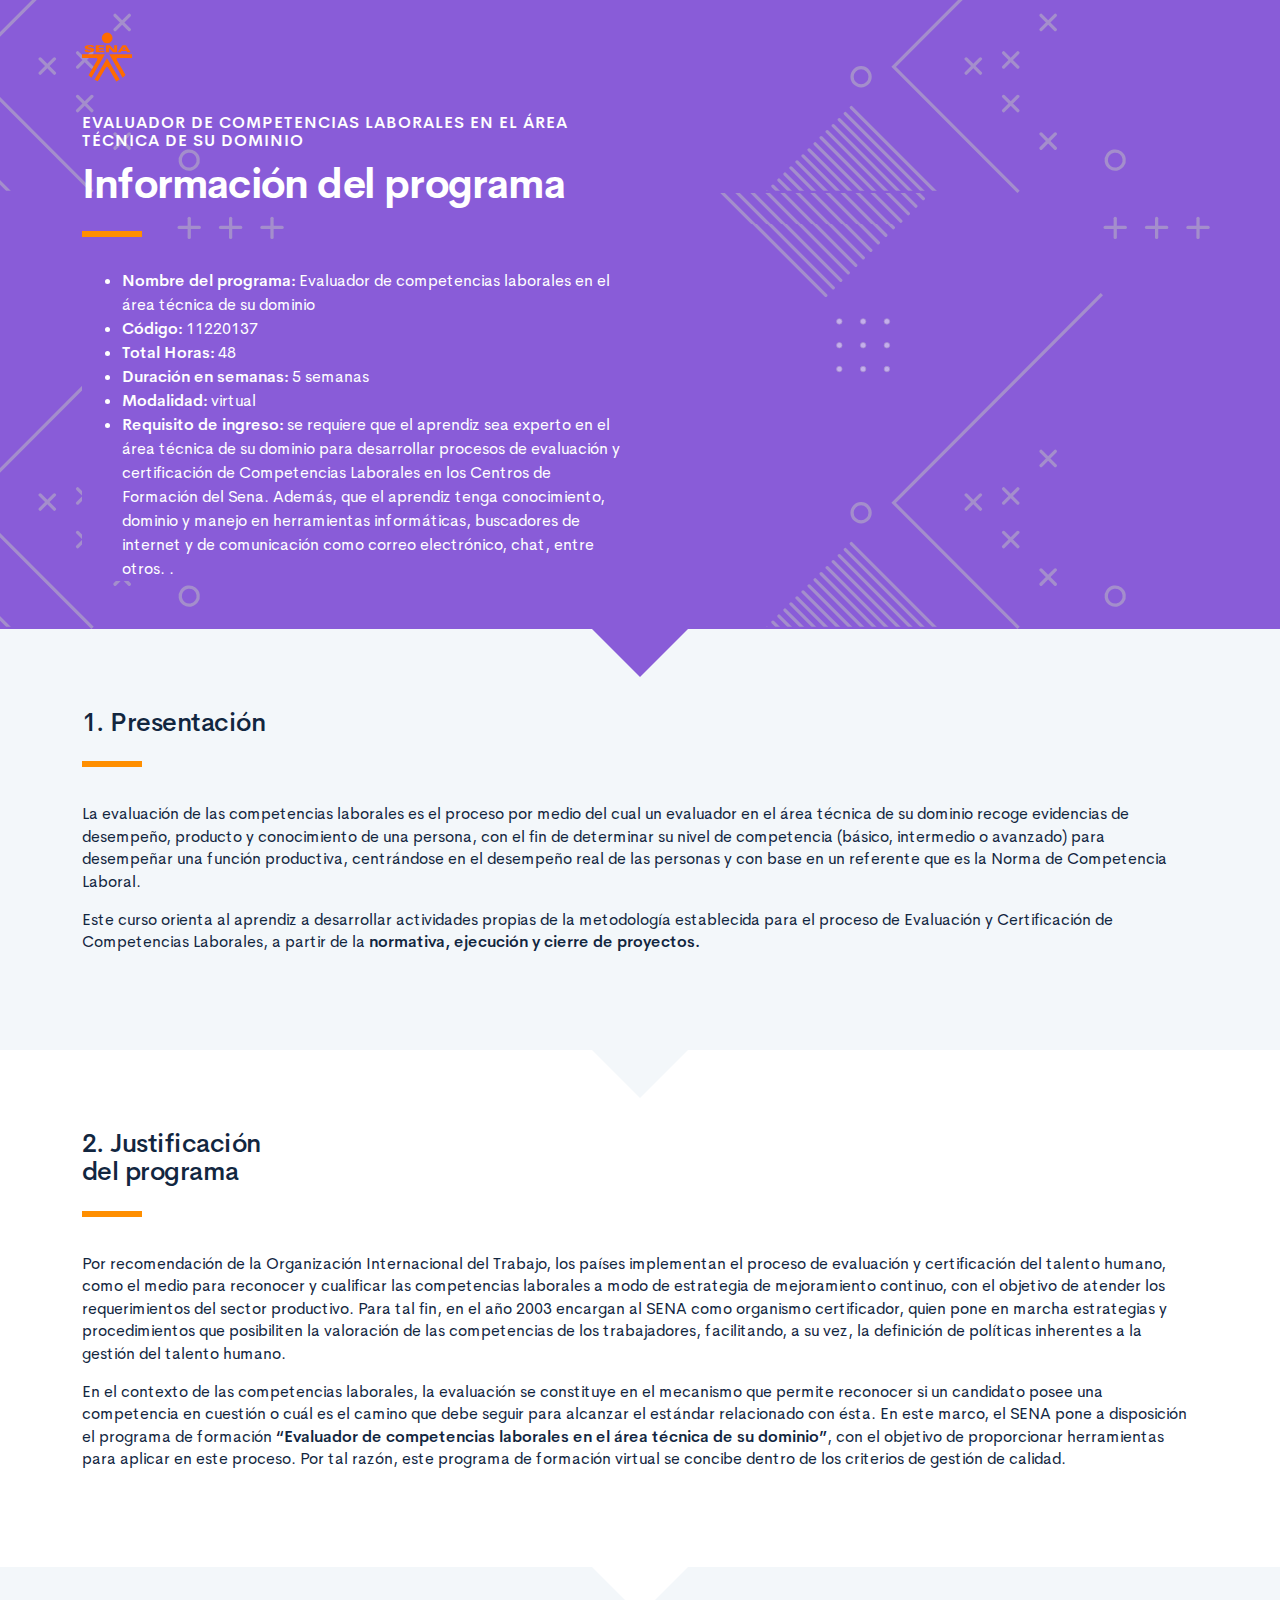
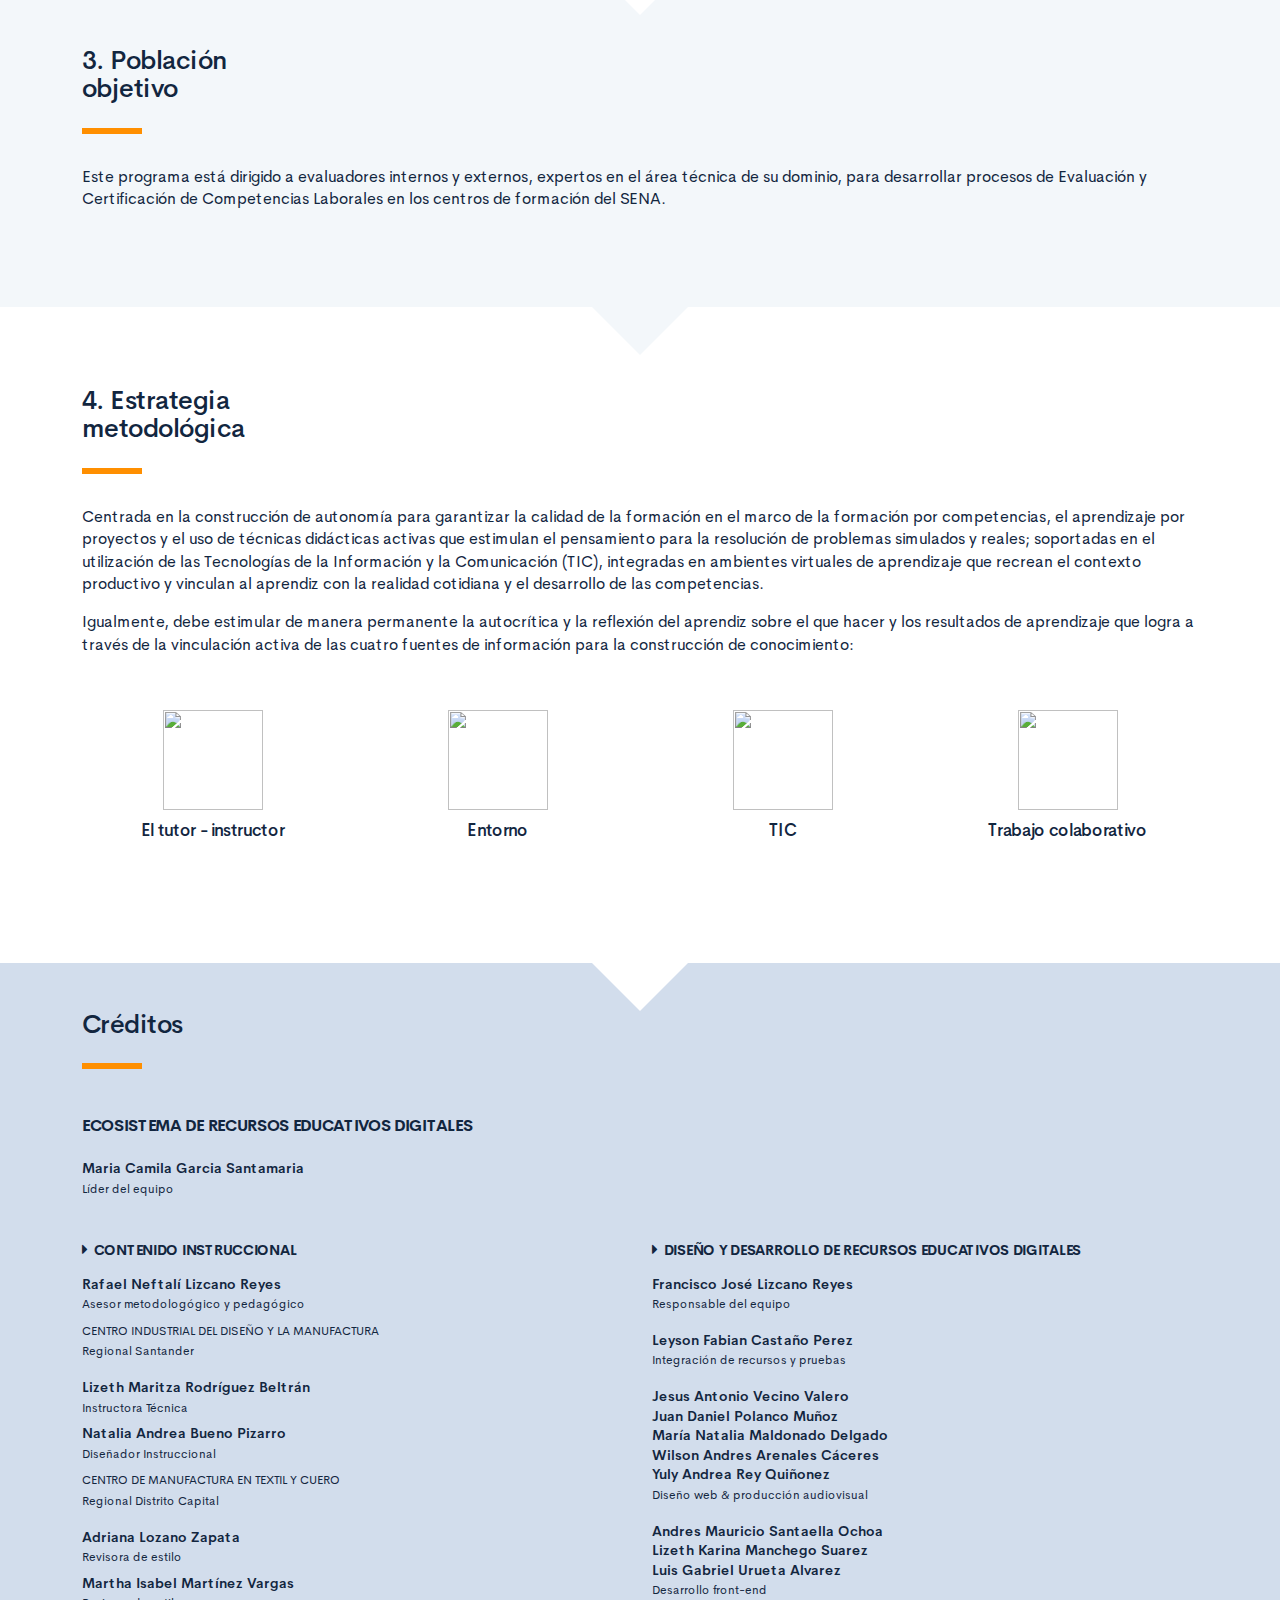
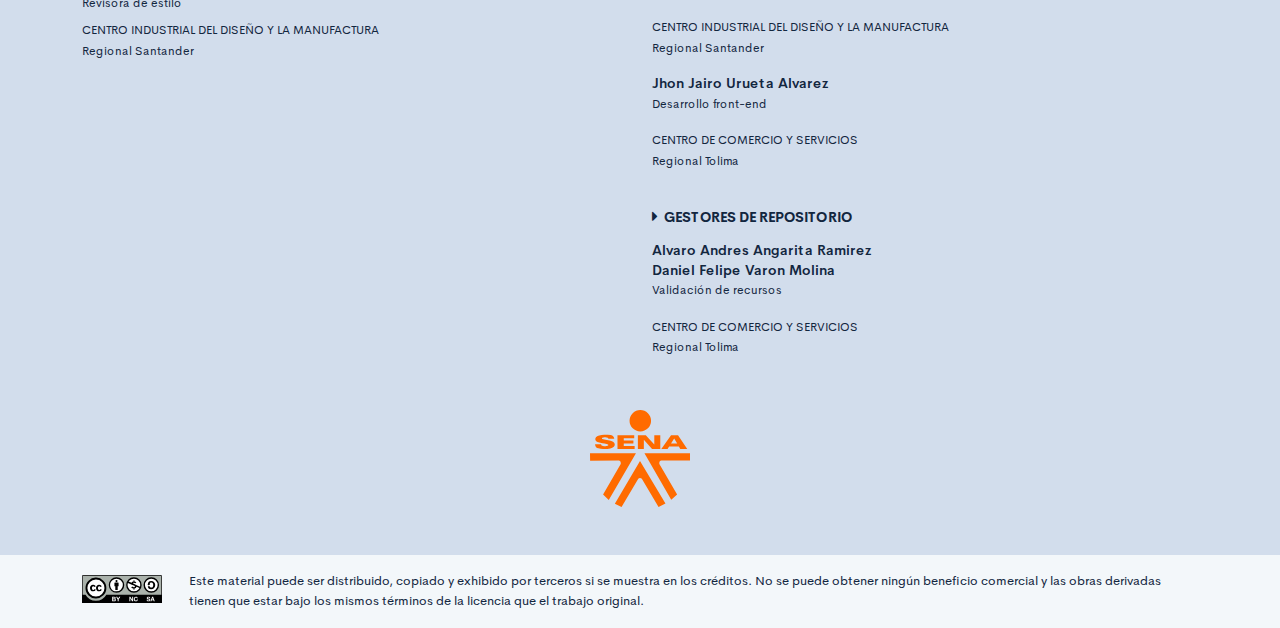
==== commit f8be7f0f: "Correcciones 1" ====
--- a/public/info.html
+++ b/public/info.html
@@ -115,22 +115,12 @@
                         </h4>
                         <p class="footer-texto mb-2"><strong>Rafael Neftalí Lizcano Reyes</strong><br /> <span class="text-small">Asesor metodologógico y pedagógico</span></p>
                         <p class="footer-texto"><span class="text-small text-uppercase">Centro Industrial Del Diseño Y La Manufactura </span><br /><span class="text-small">Regional Santander</span></p>
-                        <p class="footer-texto mb-2"><strong>Tania Yaneth Ramírez Benítez</strong><br /> <span class="text-small">Soporte organizacional<br /></span></p>
-                        <p class="footer-texto"><span class="text-small text-uppercase">CENTRO DE COMERCIO Y SERVICIOS </span><br /><span class="text-small">Regional Tolima </span></p>
-                        <p class="footer-texto mb-2"><strong>Jhacesiz Mary Hincapié Atehortúa</strong><br /><span class="text-small">Instructora<br /></span></p>
-                        <p class="footer-texto"><span class="text-small text-uppercase">Centro de Servicios de Salud </span><br /><span class="text-small">Regional Antioquia</span></p>
-                        <p class="footer-texto mb-2"><strong>Manuel Alejandro Garzón</strong><br /><span class="text-small">Instructor<br /></span></p>
-                        <p class="footer-texto"><span class="text-small text-uppercase">Centro de Servicios de Salud </span><br /><span class="text-small">Regional Antioquia</span></p>
-                        <p class="footer-texto mb-2"><strong>German Albeiro Saldarriga</strong><br /> <span class="text-small">Instructor<br /></span></p>
-                        <p class="footer-texto"><span class="text-small text-uppercase">Centro de Servicios de Salud </span><br /><span class="text-small">Regional Antioquia</span></p>
-                        <p class="footer-texto mb-2"><strong>Adriana María Bustamante</strong><br /> <span class="text-small">Profesional Diseño Curricular<br /></span></p>
-                        <p class="footer-texto"><span class="text-small text-uppercase">Centro de Servicios de Salud</span><br /><span class="text-small">Regional Antioquia</span></p>
-                        <p class="footer-texto mb-2"><strong>Luz Mila Pacheco Fuentes</strong><br /> <span class="text-small">Diseñadora Instruccional<br /></span></p>
-                        <p class="footer-texto"><span class="text-small text-uppercase">Centro de Diseño y Metrología </span><br /><span class="text-small">Regional Distrito Capital</span></p>
-                        <p class="footer-texto mb-2"><strong>Sergio Arturo Medina Castillo</strong><br /> <span class="text-small">Evaluador instruccional<br /></span></p>
-                        <p class="footer-texto"><span class="text-small text-uppercase">Centro para la Industria de la Comunicación Gráfica</span><br /><span class="text-small">Regional Distrito Capital</span></p>
-                        <p class="footer-texto mb-2"><strong>Martha Isabel Martínez Vargas</strong><br /> <span class="text-small">Revisora de estilo<br /></span></p>
-                        <p class="footer-texto"><span class="text-small text-uppercase">Centro Industrial del Diseño y la Manufactura Regional Santander</span><br /><span class="text-small">Regional Santander</span></p>
+                        <p class="footer-texto mb-2"><strong>Lizeth Maritza Rodríguez Beltrán</strong><br /> <span class="text-small">Instructora Técnica<br /></span></p>
+                        <p class="footer-texto mb-2"><strong>Natalia Andrea Bueno Pizarro</strong><br /> <span class="text-small">Diseñador Instruccional<br /></span></p>
+                        <p class="footer-texto"><span class="text-small text-uppercase">Centro de Manufactura en Textil y Cuero</span><br /><span class="text-small">Regional Distrito Capital</span></p>
+                        <p class="footer-texto mb-2"><strong>Adriana Lozano Zapata</strong><br /><span class="text-small">Revisora de estilo<br /></span></p>
+                        <p class="footer-texto mb-2"><strong>Martha Isabel Martínez Vargas</strong><br /><span class="text-small">Revisora de estilo<br /></span></p>
+                        <p class="footer-texto"><span class="text-small text-uppercase">Centro Industrial Del Diseño Y La Manufactura</span><br /><span class="text-small">Regional Santander</span></p>
                     </div>
                     <div class="col-12 col-md-6">
                         <h4 class="footer-subtitulo-2 mt-0">
@@ -138,22 +128,23 @@
                         </h4>
                         <p class="footer-texto"><strong>Francisco José Lizcano Reyes </strong><br /> <span class="text-small">Responsable del equipo<br /></span></p>
                         <p class="footer-texto"><strong>Leyson Fabian Castaño Perez</strong><br /> <span class="text-small">Integración de recursos y pruebas<br /></span></p>
-                        <p class="footer-texto"> <strong>Camilo Andrés Villamizar Lizcano</strong><br />
+                        <p class="footer-texto"> <strong>Jesus Antonio Vecino Valero</strong><br />
                             <strong>Juan Daniel Polanco Muñoz</strong><br />
-                            <strong>Lady Adriana Ariza Luque</strong><br />
-                            <strong>Oleg Litvin</strong><br />
-                            <strong>Victor Raúl Cárdenas Cáceres</strong><br />
+                            <strong>María Natalia Maldonado Delgado</strong><br />
                             <strong>Wilson Andres Arenales Cáceres</strong><br />
                             <strong>Yuly Andrea Rey Quiñonez</strong><br /><span class="text-small">Diseño web & producción audiovisual<br /></span></p>
-                        <p class="footer-texto"><strong>Edward Leonardo Pico Cabra</strong><br /> <span class="text-small">Desarrollo front-end<br /></span></p>
+                        <p class="footer-texto"><strong>Andres Mauricio Santaella Ochoa</strong><br />
+                            <strong>Lizeth Karina Manchego Suarez</strong><br />
+                            <strong>Luis Gabriel Urueta Alvarez</strong><br /><span class="text-small">Desarrollo front-end<br /></span></p>
                         <p class="footer-texto"><span class="text-small text-uppercase">CENTRO INDUSTRIAL DEL DISEÑO Y LA MANUFACTURA </span><br /><span class="text-small">Regional Santander</span></p>
                         <p class="footer-texto"><strong>Jhon Jairo Urueta Alvarez</strong><br /><span class="text-small">Desarrollo front-end<br /></span></p>
-                        <p class="footer-texto"><span class="text-small text-uppercase">CENTRO DE COMERCIO Y SERVICIOS </span><br /><span class="text-small">Regional Tolima </span></p>
+                        <p class="footer-texto"><span class="text-small text-uppercase">CENTRO DE COMERCIO Y SERVICIOS</span><br /><span class="text-small">Regional Tolima </span></p>
                         <h4 class="footer-subtitulo-2 mt-5">
                             <div class="fa fa-caret-right mr-2"></div>Gestores de repositorio
                         </h4>
-                        <p class="footer-texto"><strong>Ricardo Alfonso Gonzalez Vargas</strong><br /> <span class="text-small">Validación de recursos.<br /></span></p>
-                        <p class="footer-texto"><span class="text-small text-uppercase">CENTRO INDUSTRIAL DEL DISEÑO Y LA MANUFACTURA </span><br /><span class="text-small">Regional Santander</span></p>
+                        <p class="footer-texto"><strong>Alvaro Andres Angarita Ramirez</strong><br />
+                            <strong>Daniel Felipe Varon Molina</strong><br /><span class="text-small">Validación de recursos<br /></span></p>
+                        <p class="footer-texto"><span class="text-small text-uppercase">CENTRO DE COMERCIO Y SERVICIOS</span><br /><span class="text-small">Regional Tolima</span></p>
                     </div>
                 </div>
                 <div class="row justify-content-center align-items-center mt-5"><img src="assets/images/logos/senaLogo.svg" style="max-width:100px" /></div>
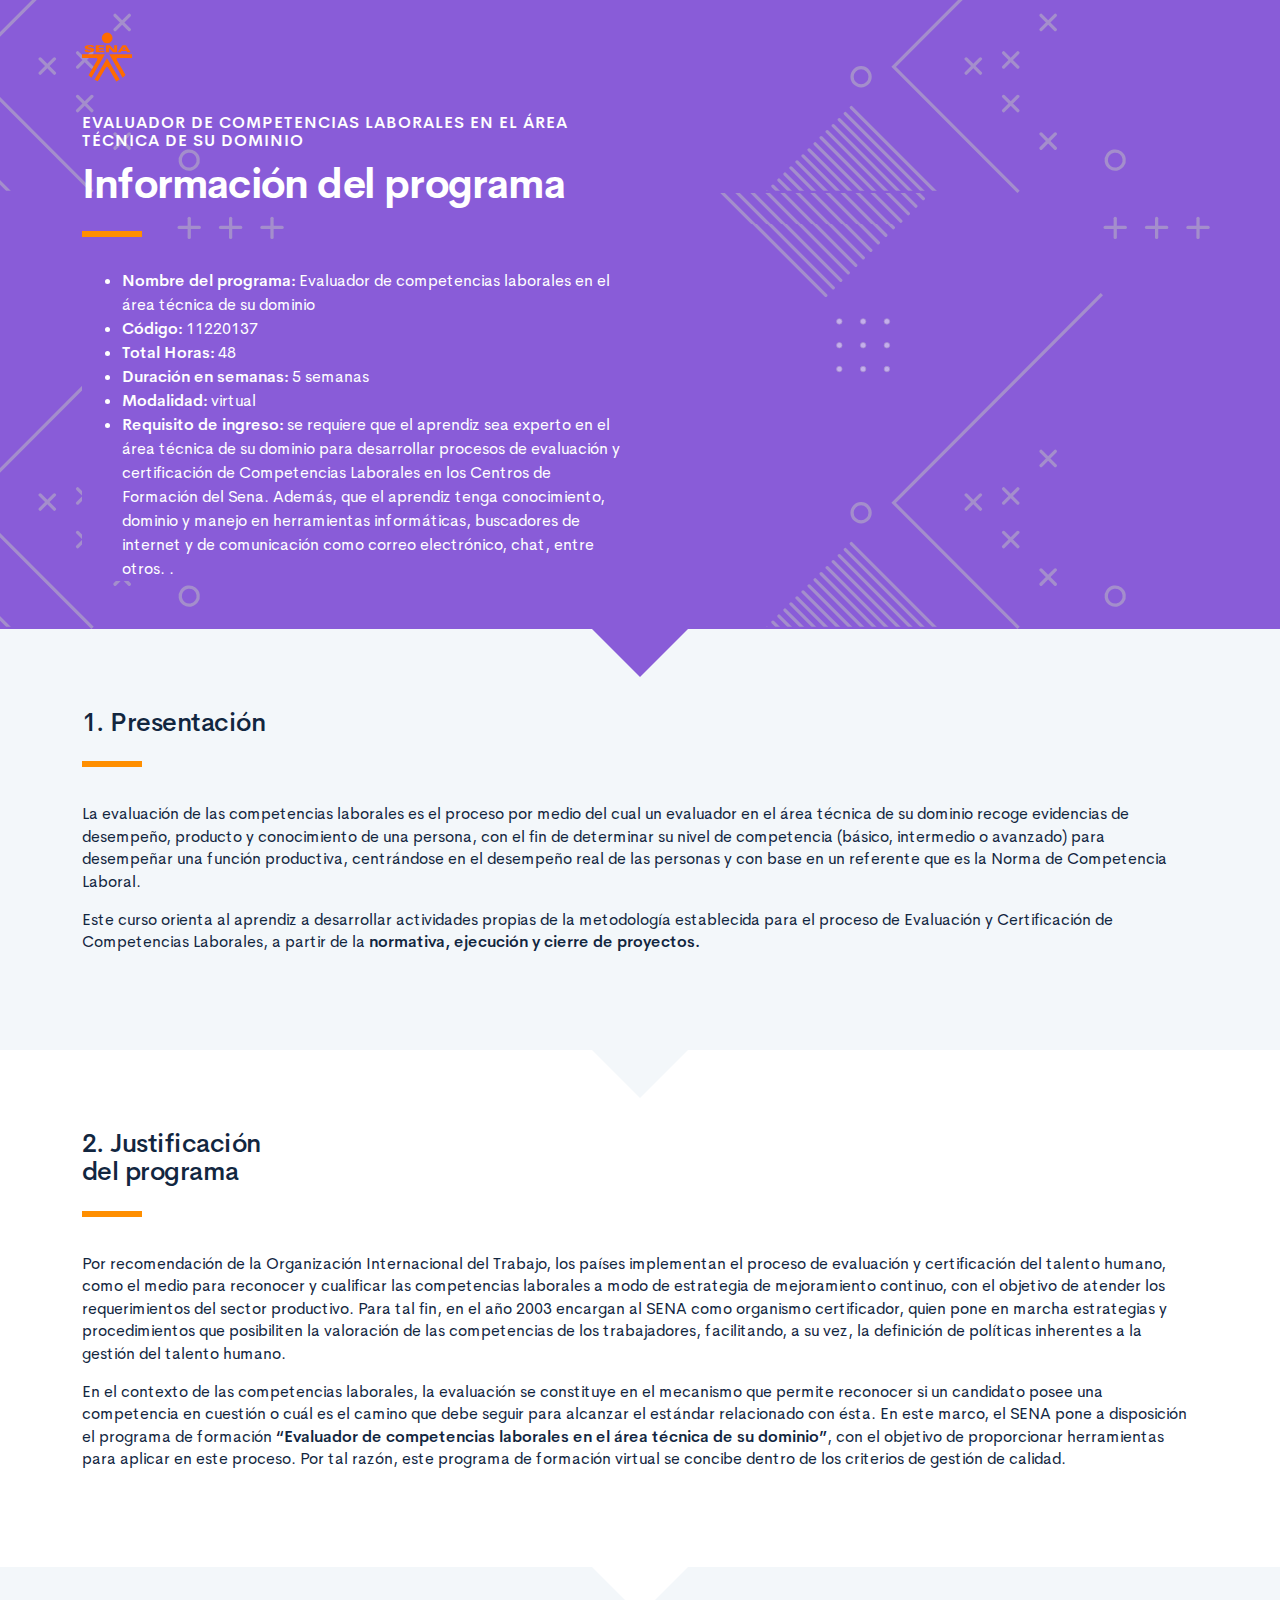
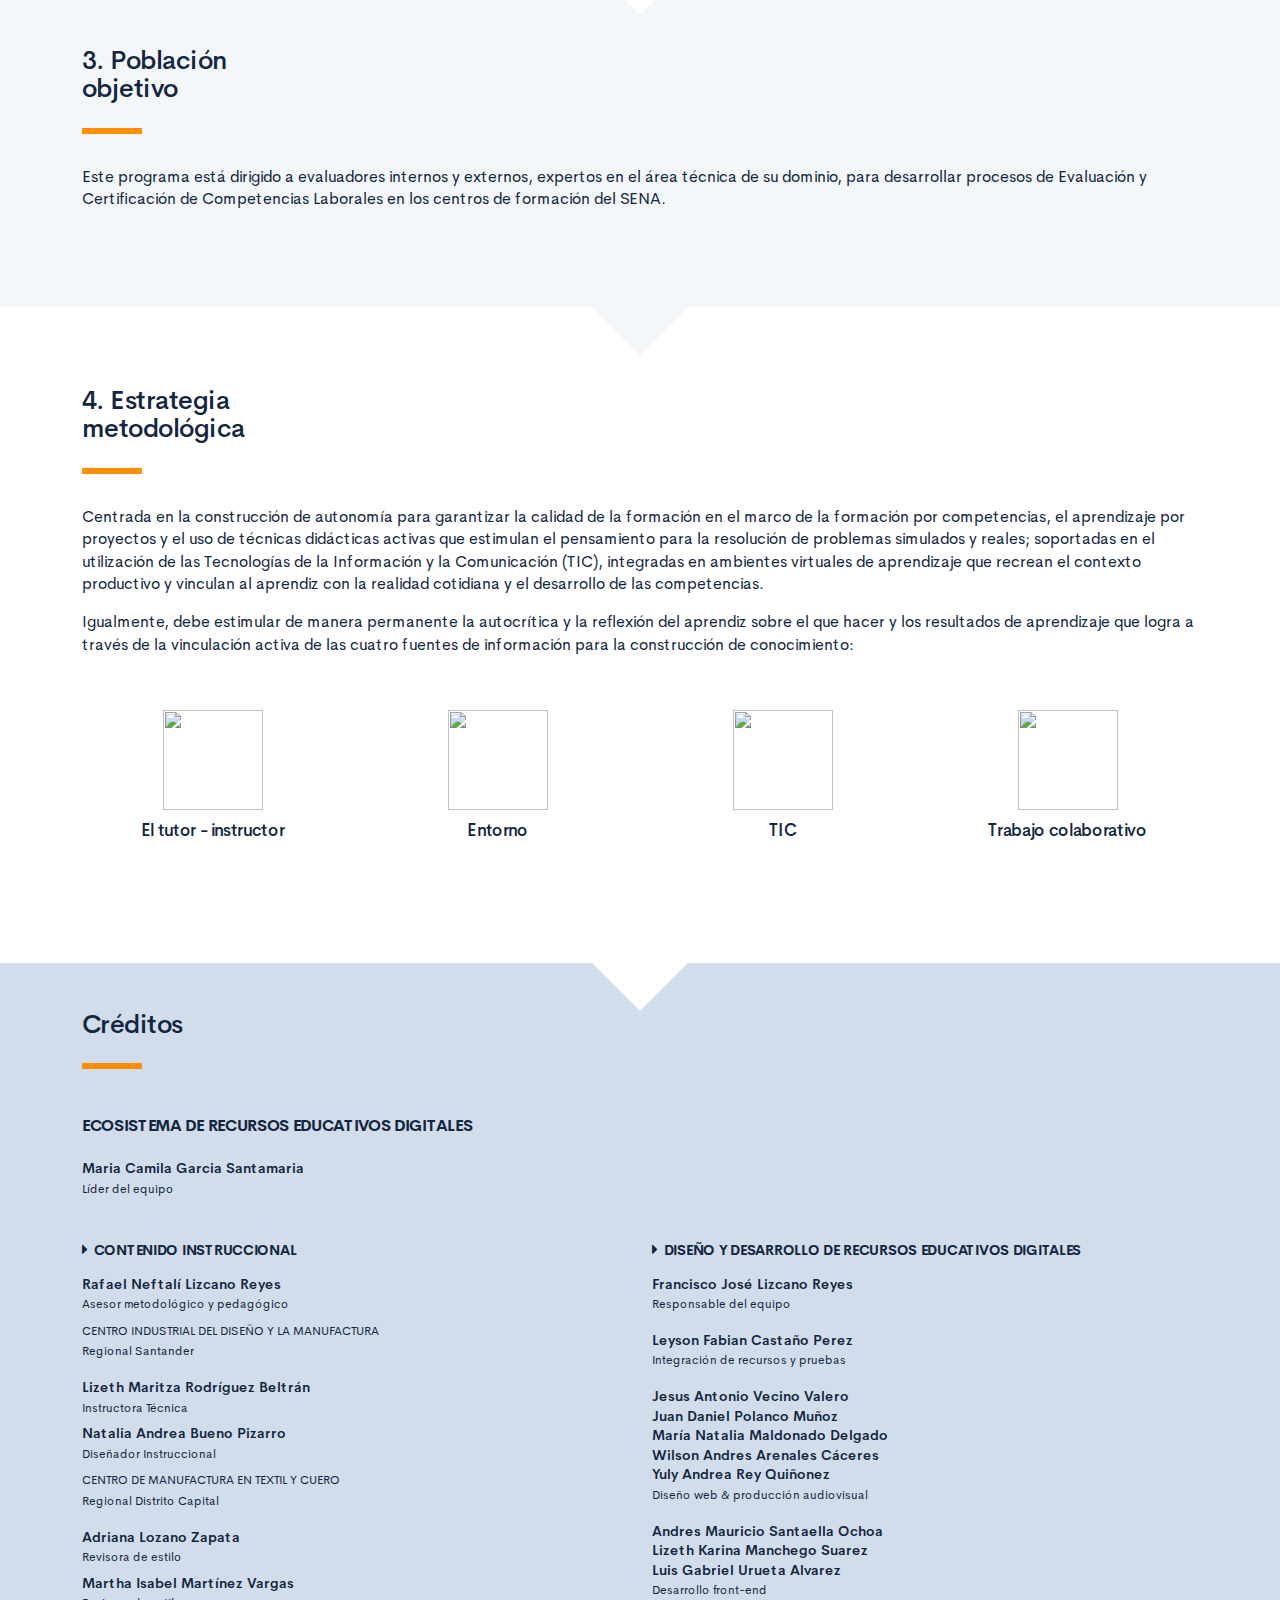
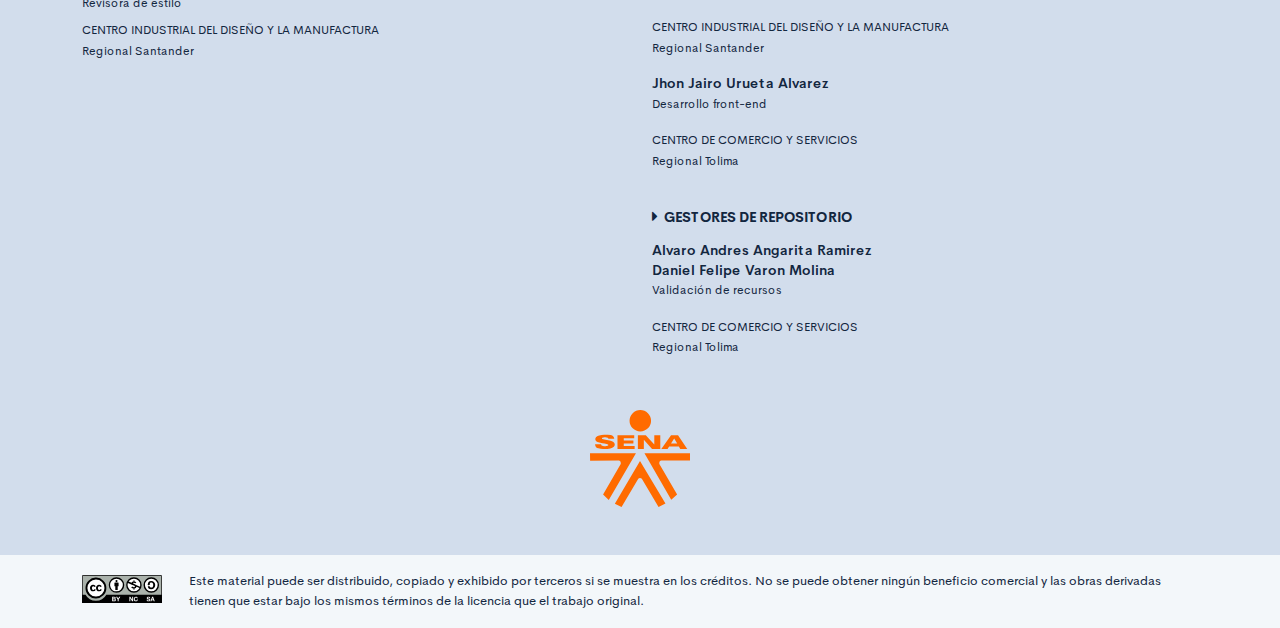
==== commit 85f587b8: "Correcciones 2" ====
--- a/public/info.html
+++ b/public/info.html
@@ -113,7 +113,7 @@
                         <h4 class="footer-subtitulo-2 mt-0">
                             <div class="fa fa-caret-right mr-2"></div>Contenido Instruccional
                         </h4>
-                        <p class="footer-texto mb-2"><strong>Rafael Neftalí Lizcano Reyes</strong><br /> <span class="text-small">Asesor metodologógico y pedagógico</span></p>
+                        <p class="footer-texto mb-2"><strong>Rafael Neftalí Lizcano Reyes</strong><br /> <span class="text-small">Asesor metodológico y pedagógico</span></p>
                         <p class="footer-texto"><span class="text-small text-uppercase">Centro Industrial Del Diseño Y La Manufactura </span><br /><span class="text-small">Regional Santander</span></p>
                         <p class="footer-texto mb-2"><strong>Lizeth Maritza Rodríguez Beltrán</strong><br /> <span class="text-small">Instructora Técnica<br /></span></p>
                         <p class="footer-texto mb-2"><strong>Natalia Andrea Bueno Pizarro</strong><br /> <span class="text-small">Diseñador Instruccional<br /></span></p>
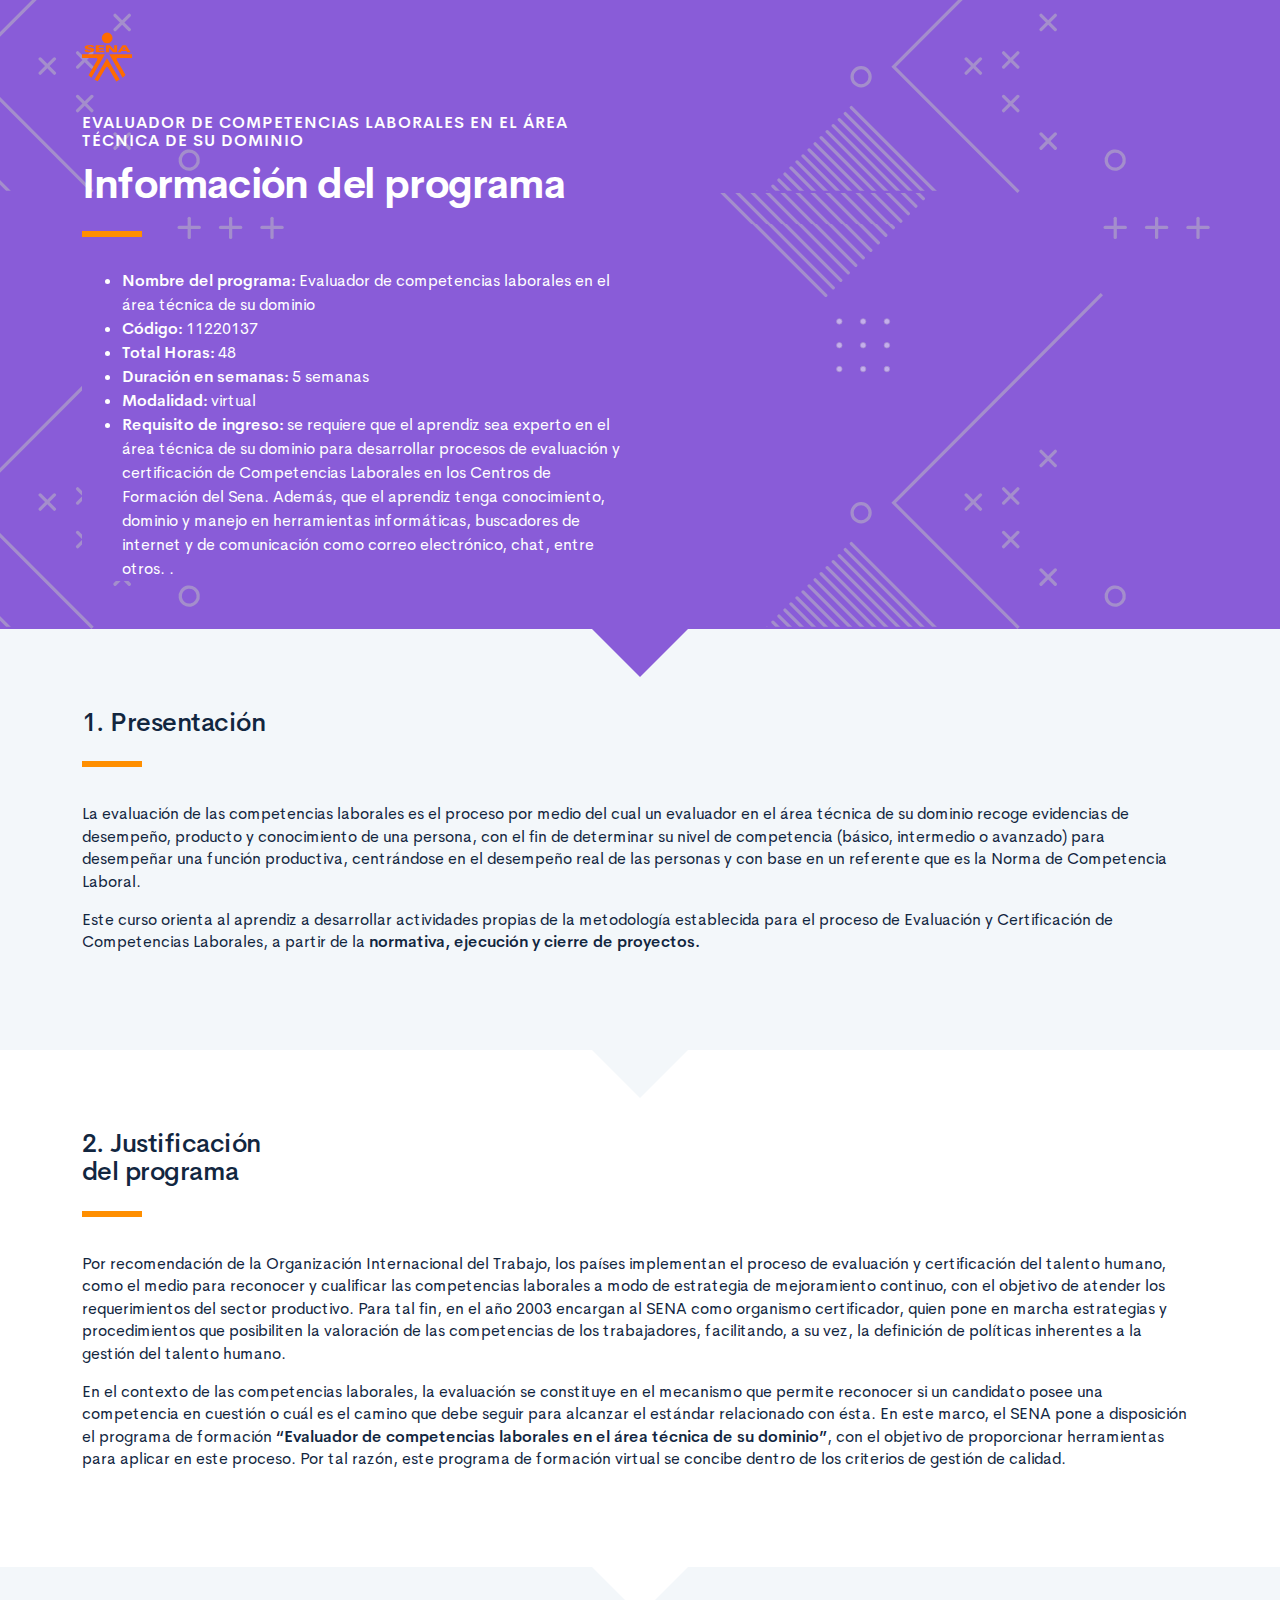
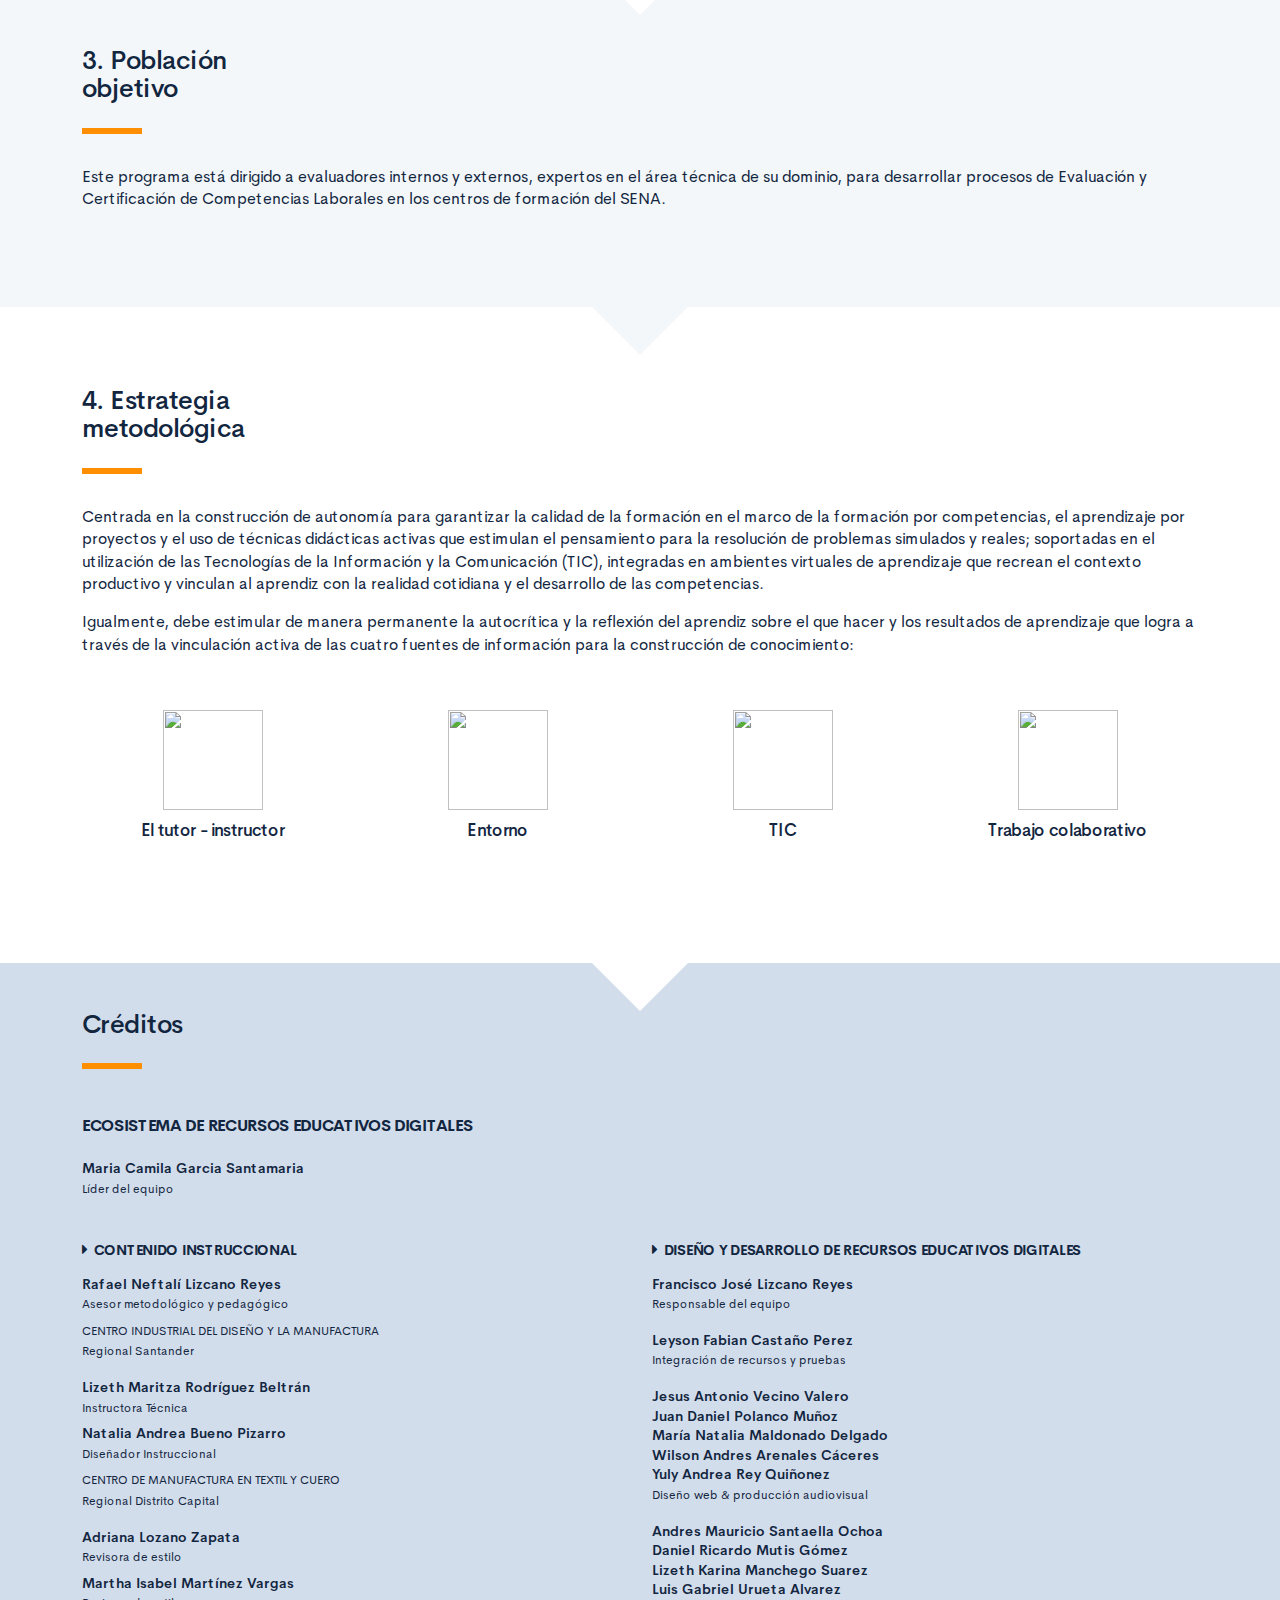
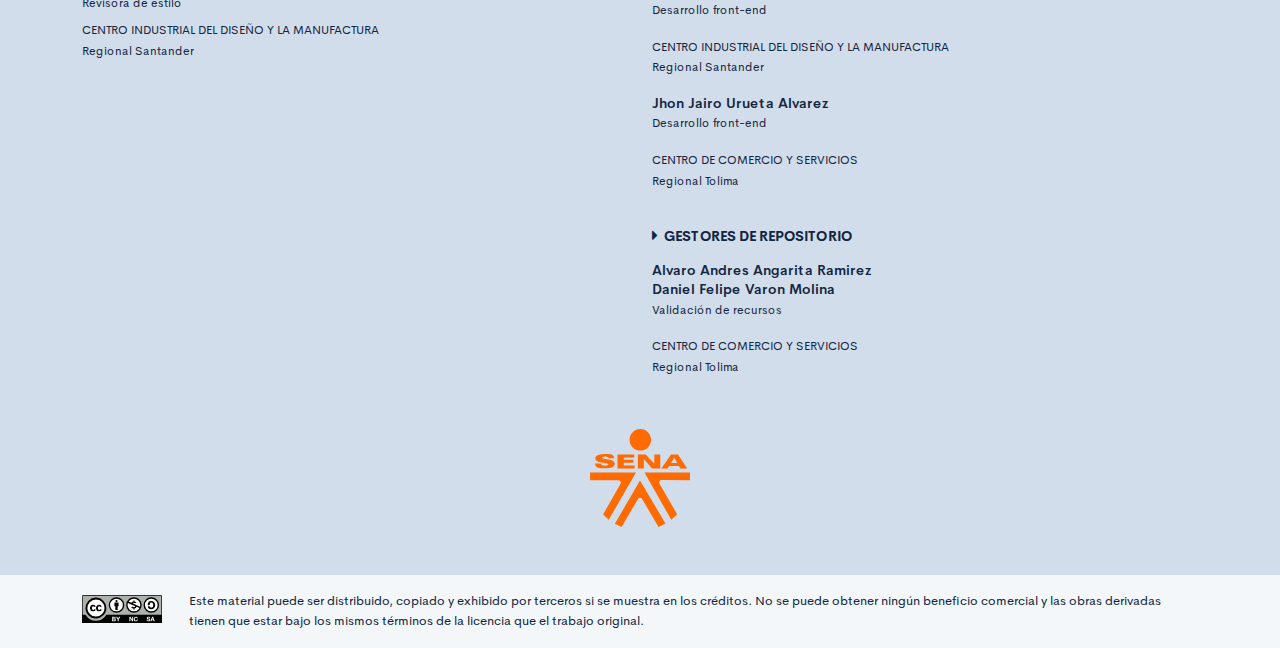
==== commit b3833dda: "Ajuste hallazgos v1" ====
--- a/public/info.html
+++ b/public/info.html
@@ -134,6 +134,7 @@
                             <strong>Wilson Andres Arenales Cáceres</strong><br />
                             <strong>Yuly Andrea Rey Quiñonez</strong><br /><span class="text-small">Diseño web & producción audiovisual<br /></span></p>
                         <p class="footer-texto"><strong>Andres Mauricio Santaella Ochoa</strong><br />
+                            <strong>Daniel Ricardo Mutis Gómez</strong><br />
                             <strong>Lizeth Karina Manchego Suarez</strong><br />
                             <strong>Luis Gabriel Urueta Alvarez</strong><br /><span class="text-small">Desarrollo front-end<br /></span></p>
                         <p class="footer-texto"><span class="text-small text-uppercase">CENTRO INDUSTRIAL DEL DISEÑO Y LA MANUFACTURA </span><br /><span class="text-small">Regional Santander</span></p>
--- a/public/assets/css/main.css
+++ b/public/assets/css/main.css
@@ -3,6 +3,6 @@
  * Copyright 2011-2019 The Bootstrap Authors
  * Copyright 2011-2019 Twitter, Inc.
  * Licensed under MIT (https://github.com/twbs/bootstrap/blob/master/LICENSE)
- */:root{--blue: #2C7BE5;--indigo: #727cf5;--purple: #6b5eae;--pink: #ff679b;--red: #E63757;--orange: #fd7e14;--yellow: #F6C343;--green: #00D97E;--teal: #02a8b5;--cyan: #39afd1;--white: #fff;--gray: #95AAC9;--gray-dark: #3B506C;--primary: #12263F;--secondary: #6E84A3;--success: #00A99A;--info: #39afd1;--warning: #ff8f00;--danger: #E63757;--light: #EDF2F9;--dark: #000;--white: #fff;--breakpoint-xs: 0;--breakpoint-sm: 576px;--breakpoint-md: 768px;--breakpoint-lg: 992px;--breakpoint-xl: 1200px;--font-family-sans-serif: "Cerebri Sans", sans-serif;--font-family-monospace: "Courier New", monospace}*,*::before,*::after{box-sizing:border-box}html{font-family:sans-serif;line-height:1.15;-webkit-text-size-adjust:100%;-webkit-tap-highlight-color:rgba(0,0,0,0)}article,aside,figcaption,figure,footer,header,hgroup,main,nav,section{display:block}body{margin:0;font-family:"Cerebri Sans",sans-serif;font-size:.9375rem;font-weight:400;line-height:1.5;color:#12263F;text-align:left;background-color:#F3F7FA}[tabindex="-1"]:focus:not(:focus-visible){outline:0 !important}hr{box-sizing:content-box;height:0;overflow:visible}h1,h2,h3,h4,h5,h6{margin-top:0;margin-bottom:1.125rem}p{margin-top:0;margin-bottom:1rem}abbr[title],abbr[data-original-title]{text-decoration:underline;text-decoration:underline dotted;cursor:help;border-bottom:0;text-decoration-skip-ink:none}address{margin-bottom:1rem;font-style:normal;line-height:inherit}ol,ul,dl{margin-top:0;margin-bottom:1rem}ol ol,ul ul,ol ul,ul ol{margin-bottom:0}dt{font-weight:600}dd{margin-bottom:.5rem;margin-left:0}blockquote{margin:0 0 1rem}b,strong{font-weight:bolder}small{font-size:80%}sub,sup{position:relative;font-size:75%;line-height:0;vertical-align:baseline}sub{bottom:-.25em}sup{top:-.5em}a{color:#2C7BE5;text-decoration:none;background-color:transparent}a:hover{color:#104082;text-decoration:none}a:not([href]){color:inherit;text-decoration:none}a:not([href]):hover{color:inherit;text-decoration:none}pre,code,kbd,samp{font-family:"Courier New",monospace;font-size:1em}pre{margin-top:0;margin-bottom:1rem;overflow:auto}figure{margin:0 0 1rem}img{vertical-align:middle;border-style:none}svg{overflow:hidden;vertical-align:middle}table{border-collapse:collapse}caption{padding-top:1rem;padding-bottom:1rem;color:#95AAC9;text-align:left;caption-side:bottom}th{text-align:inherit}label{display:inline-block;margin-bottom:.5rem}button{border-radius:0}button:focus{outline:1px dotted;outline:5px auto -webkit-focus-ring-color}input,button,select,optgroup,textarea{margin:0;font-family:inherit;font-size:inherit;line-height:inherit}button,input{overflow:visible}button,select{text-transform:none}select{word-wrap:normal}button,[type="button"],[type="reset"],[type="submit"]{-webkit-appearance:button}button:not(:disabled),[type="button"]:not(:disabled),[type="reset"]:not(:disabled),[type="submit"]:not(:disabled){cursor:pointer}button::-moz-focus-inner,[type="button"]::-moz-focus-inner,[type="reset"]::-moz-focus-inner,[type="submit"]::-moz-focus-inner{padding:0;border-style:none}input[type="radio"],input[type="checkbox"]{box-sizing:border-box;padding:0}input[type="date"],input[type="time"],input[type="datetime-local"],input[type="month"]{-webkit-appearance:listbox}textarea{overflow:auto;resize:vertical}fieldset{min-width:0;padding:0;margin:0;border:0}legend{display:block;width:100%;max-width:100%;padding:0;margin-bottom:.5rem;font-size:1.5rem;line-height:inherit;color:inherit;white-space:normal}progress{vertical-align:baseline}[type="number"]::-webkit-inner-spin-button,[type="number"]::-webkit-outer-spin-button{height:auto}[type="search"]{outline-offset:-2px;-webkit-appearance:none}[type="search"]::-webkit-search-decoration{-webkit-appearance:none}::-webkit-file-upload-button{font:inherit;-webkit-appearance:button}output{display:inline-block}summary{display:list-item;cursor:pointer}template{display:none}[hidden]{display:none !important}h1,h2,h3,h4,h5,h6,.h1,.h2,.h3,.h4,.h5,.h6{margin-bottom:1.125rem;font-weight:500;line-height:1.1}h1,.h1{font-size:1.625rem}h2,.h2{font-size:1.25rem}h3,.h3{font-size:1.0625rem}h4,.h4{font-size:.9375rem}h5,.h5{font-size:.8125rem}h6,.h6{font-size:.625rem}.lead{font-size:1.17188rem;font-weight:300}.display-1{font-size:4rem;font-weight:600;line-height:1.1}.display-2{font-size:3.25rem;font-weight:600;line-height:1.1}.display-3{font-size:2.625rem;font-weight:600;line-height:1.1}.display-4{font-size:2rem;font-weight:600;line-height:1.1}hr{margin-top:1rem;margin-bottom:1rem;border:0;border-top:1px solid #E3EBF6}small,.small{font-size:.8125rem;font-weight:400}mark,.mark{padding:.2em;background-color:#fcf8e3}.list-unstyled{padding-left:0;list-style:none}.list-inline{padding-left:0;list-style:none}.list-inline-item{display:inline-block}.list-inline-item:not(:last-child){margin-right:6px}.initialism{font-size:90%;text-transform:uppercase}.blockquote{margin-bottom:1.5rem;font-size:1.17188rem}.blockquote-footer{display:block;font-size:.8125rem;color:#95AAC9}.blockquote-footer::before{content:"\2014\00A0"}.img-fluid{max-width:100%;height:auto}.img-thumbnail{padding:.25rem;background-color:#F3F7FA;border:1px solid #E3EBF6;border-radius:.375rem;max-width:100%;height:auto}.figure{display:inline-block}.figure-img{margin-bottom:.75rem;line-height:1}.figure-caption{font-size:.8125rem;color:#95AAC9}code{font-size:87.5%;color:#2C7BE5;word-wrap:break-word}a>code{color:inherit}kbd{padding:.2rem .4rem;font-size:87.5%;color:#fff;background-color:#283E59;border-radius:.25rem}kbd kbd{padding:0;font-size:100%;font-weight:600}pre{display:block;font-size:87.5%;color:#283E59}pre code{font-size:inherit;color:inherit;word-break:normal}.pre-scrollable{max-height:340px;overflow-y:scroll}.container{width:100%;padding-right:12px;padding-left:12px;margin-right:auto;margin-left:auto}@media (min-width: 576px){.container{max-width:540px}}@media (min-width: 768px){.container{max-width:720px}}@media (min-width: 992px){.container{max-width:960px}}@media (min-width: 1200px){.container{max-width:1140px}}.container-fluid,.container-sm,.container-md,.container-lg,.container-xl{width:100%;padding-right:12px;padding-left:12px;margin-right:auto;margin-left:auto}@media (min-width: 576px){.container,.container-sm{max-width:540px}}@media (min-width: 768px){.container,.container-sm,.container-md{max-width:720px}}@media (min-width: 992px){.container,.container-sm,.container-md,.container-lg{max-width:960px}}@media (min-width: 1200px){.container,.container-sm,.container-md,.container-lg,.container-xl{max-width:1140px}}.row{display:flex;flex-wrap:wrap;margin-right:-12px;margin-left:-12px}.no-gutters{margin-right:0;margin-left:0}.no-gutters>.col,.no-gutters>[class*="col-"]{padding-right:0;padding-left:0}.col-1,.col-2,.col-3,.col-4,.col-5,.col-6,.col-7,.col-8,.col-9,.col-10,.col-11,.col-12,.col,.col-auto,.col-sm-1,.col-sm-2,.col-sm-3,.col-sm-4,.col-sm-5,.col-sm-6,.col-sm-7,.col-sm-8,.col-sm-9,.col-sm-10,.col-sm-11,.col-sm-12,.col-sm,.col-sm-auto,.col-md-1,.col-md-2,.col-md-3,.col-md-4,.col-md-5,.col-md-6,.col-md-7,.col-md-8,.col-md-9,.col-md-10,.col-md-11,.col-md-12,.col-md,.col-md-auto,.col-lg-1,.col-lg-2,.col-lg-3,.col-lg-4,.col-lg-5,.col-lg-6,.col-lg-7,.col-lg-8,.col-lg-9,.col-lg-10,.col-lg-11,.col-lg-12,.col-lg,.col-lg-auto,.col-xl-1,.col-xl-2,.col-xl-3,.col-xl-4,.col-xl-5,.col-xl-6,.col-xl-7,.col-xl-8,.col-xl-9,.col-xl-10,.col-xl-11,.col-xl-12,.col-xl,.col-xl-auto{position:relative;width:100%;padding-right:12px;padding-left:12px}.col{flex-basis:0;flex-grow:1;max-width:100%}.row-cols-1>*{flex:0 0 100%;max-width:100%}.row-cols-2>*{flex:0 0 50%;max-width:50%}.row-cols-3>*{flex:0 0 33.33333%;max-width:33.33333%}.row-cols-4>*{flex:0 0 25%;max-width:25%}.row-cols-5>*{flex:0 0 20%;max-width:20%}.row-cols-6>*{flex:0 0 16.66667%;max-width:16.66667%}.col-auto{flex:0 0 auto;width:auto;max-width:100%}.col-1{flex:0 0 8.33333%;max-width:8.33333%}.col-2{flex:0 0 16.66667%;max-width:16.66667%}.col-3{flex:0 0 25%;max-width:25%}.col-4{flex:0 0 33.33333%;max-width:33.33333%}.col-5{flex:0 0 41.66667%;max-width:41.66667%}.col-6{flex:0 0 50%;max-width:50%}.col-7{flex:0 0 58.33333%;max-width:58.33333%}.col-8{flex:0 0 66.66667%;max-width:66.66667%}.col-9{flex:0 0 75%;max-width:75%}.col-10{flex:0 0 83.33333%;max-width:83.33333%}.col-11{flex:0 0 91.66667%;max-width:91.66667%}.col-12{flex:0 0 100%;max-width:100%}.order-first{order:-1}.order-last{order:13}.order-0{order:0}.order-1{order:1}.order-2{order:2}.order-3{order:3}.order-4{order:4}.order-5{order:5}.order-6{order:6}.order-7{order:7}.order-8{order:8}.order-9{order:9}.order-10{order:10}.order-11{order:11}.order-12{order:12}.offset-1{margin-left:8.33333%}.offset-2{margin-left:16.66667%}.offset-3{margin-left:25%}.offset-4{margin-left:33.33333%}.offset-5{margin-left:41.66667%}.offset-6{margin-left:50%}.offset-7{margin-left:58.33333%}.offset-8{margin-left:66.66667%}.offset-9{margin-left:75%}.offset-10{margin-left:83.33333%}.offset-11{margin-left:91.66667%}@media (min-width: 576px){.col-sm{flex-basis:0;flex-grow:1;max-width:100%}.row-cols-sm-1>*{flex:0 0 100%;max-width:100%}.row-cols-sm-2>*{flex:0 0 50%;max-width:50%}.row-cols-sm-3>*{flex:0 0 33.33333%;max-width:33.33333%}.row-cols-sm-4>*{flex:0 0 25%;max-width:25%}.row-cols-sm-5>*{flex:0 0 20%;max-width:20%}.row-cols-sm-6>*{flex:0 0 16.66667%;max-width:16.66667%}.col-sm-auto{flex:0 0 auto;width:auto;max-width:100%}.col-sm-1{flex:0 0 8.33333%;max-width:8.33333%}.col-sm-2{flex:0 0 16.66667%;max-width:16.66667%}.col-sm-3{flex:0 0 25%;max-width:25%}.col-sm-4{flex:0 0 33.33333%;max-width:33.33333%}.col-sm-5{flex:0 0 41.66667%;max-width:41.66667%}.col-sm-6{flex:0 0 50%;max-width:50%}.col-sm-7{flex:0 0 58.33333%;max-width:58.33333%}.col-sm-8{flex:0 0 66.66667%;max-width:66.66667%}.col-sm-9{flex:0 0 75%;max-width:75%}.col-sm-10{flex:0 0 83.33333%;max-width:83.33333%}.col-sm-11{flex:0 0 91.66667%;max-width:91.66667%}.col-sm-12{flex:0 0 100%;max-width:100%}.order-sm-first{order:-1}.order-sm-last{order:13}.order-sm-0{order:0}.order-sm-1{order:1}.order-sm-2{order:2}.order-sm-3{order:3}.order-sm-4{order:4}.order-sm-5{order:5}.order-sm-6{order:6}.order-sm-7{order:7}.order-sm-8{order:8}.order-sm-9{order:9}.order-sm-10{order:10}.order-sm-11{order:11}.order-sm-12{order:12}.offset-sm-0{margin-left:0}.offset-sm-1{margin-left:8.33333%}.offset-sm-2{margin-left:16.66667%}.offset-sm-3{margin-left:25%}.offset-sm-4{margin-left:33.33333%}.offset-sm-5{margin-left:41.66667%}.offset-sm-6{margin-left:50%}.offset-sm-7{margin-left:58.33333%}.offset-sm-8{margin-left:66.66667%}.offset-sm-9{margin-left:75%}.offset-sm-10{margin-left:83.33333%}.offset-sm-11{margin-left:91.66667%}}@media (min-width: 768px){.col-md{flex-basis:0;flex-grow:1;max-width:100%}.row-cols-md-1>*{flex:0 0 100%;max-width:100%}.row-cols-md-2>*{flex:0 0 50%;max-width:50%}.row-cols-md-3>*{flex:0 0 33.33333%;max-width:33.33333%}.row-cols-md-4>*{flex:0 0 25%;max-width:25%}.row-cols-md-5>*{flex:0 0 20%;max-width:20%}.row-cols-md-6>*{flex:0 0 16.66667%;max-width:16.66667%}.col-md-auto{flex:0 0 auto;width:auto;max-width:100%}.col-md-1{flex:0 0 8.33333%;max-width:8.33333%}.col-md-2{flex:0 0 16.66667%;max-width:16.66667%}.col-md-3{flex:0 0 25%;max-width:25%}.col-md-4{flex:0 0 33.33333%;max-width:33.33333%}.col-md-5{flex:0 0 41.66667%;max-width:41.66667%}.col-md-6{flex:0 0 50%;max-width:50%}.col-md-7{flex:0 0 58.33333%;max-width:58.33333%}.col-md-8{flex:0 0 66.66667%;max-width:66.66667%}.col-md-9{flex:0 0 75%;max-width:75%}.col-md-10{flex:0 0 83.33333%;max-width:83.33333%}.col-md-11{flex:0 0 91.66667%;max-width:91.66667%}.col-md-12{flex:0 0 100%;max-width:100%}.order-md-first{order:-1}.order-md-last{order:13}.order-md-0{order:0}.order-md-1{order:1}.order-md-2{order:2}.order-md-3{order:3}.order-md-4{order:4}.order-md-5{order:5}.order-md-6{order:6}.order-md-7{order:7}.order-md-8{order:8}.order-md-9{order:9}.order-md-10{order:10}.order-md-11{order:11}.order-md-12{order:12}.offset-md-0{margin-left:0}.offset-md-1{margin-left:8.33333%}.offset-md-2{margin-left:16.66667%}.offset-md-3{margin-left:25%}.offset-md-4{margin-left:33.33333%}.offset-md-5{margin-left:41.66667%}.offset-md-6{margin-left:50%}.offset-md-7{margin-left:58.33333%}.offset-md-8{margin-left:66.66667%}.offset-md-9{margin-left:75%}.offset-md-10{margin-left:83.33333%}.offset-md-11{margin-left:91.66667%}}@media (min-width: 992px){.col-lg{flex-basis:0;flex-grow:1;max-width:100%}.row-cols-lg-1>*{flex:0 0 100%;max-width:100%}.row-cols-lg-2>*{flex:0 0 50%;max-width:50%}.row-cols-lg-3>*{flex:0 0 33.33333%;max-width:33.33333%}.row-cols-lg-4>*{flex:0 0 25%;max-width:25%}.row-cols-lg-5>*{flex:0 0 20%;max-width:20%}.row-cols-lg-6>*{flex:0 0 16.66667%;max-width:16.66667%}.col-lg-auto{flex:0 0 auto;width:auto;max-width:100%}.col-lg-1{flex:0 0 8.33333%;max-width:8.33333%}.col-lg-2{flex:0 0 16.66667%;max-width:16.66667%}.col-lg-3{flex:0 0 25%;max-width:25%}.col-lg-4{flex:0 0 33.33333%;max-width:33.33333%}.col-lg-5{flex:0 0 41.66667%;max-width:41.66667%}.col-lg-6{flex:0 0 50%;max-width:50%}.col-lg-7{flex:0 0 58.33333%;max-width:58.33333%}.col-lg-8{flex:0 0 66.66667%;max-width:66.66667%}.col-lg-9{flex:0 0 75%;max-width:75%}.col-lg-10{flex:0 0 83.33333%;max-width:83.33333%}.col-lg-11{flex:0 0 91.66667%;max-width:91.66667%}.col-lg-12{flex:0 0 100%;max-width:100%}.order-lg-first{order:-1}.order-lg-last{order:13}.order-lg-0{order:0}.order-lg-1{order:1}.order-lg-2{order:2}.order-lg-3{order:3}.order-lg-4{order:4}.order-lg-5{order:5}.order-lg-6{order:6}.order-lg-7{order:7}.order-lg-8{order:8}.order-lg-9{order:9}.order-lg-10{order:10}.order-lg-11{order:11}.order-lg-12{order:12}.offset-lg-0{margin-left:0}.offset-lg-1{margin-left:8.33333%}.offset-lg-2{margin-left:16.66667%}.offset-lg-3{margin-left:25%}.offset-lg-4{margin-left:33.33333%}.offset-lg-5{margin-left:41.66667%}.offset-lg-6{margin-left:50%}.offset-lg-7{margin-left:58.33333%}.offset-lg-8{margin-left:66.66667%}.offset-lg-9{margin-left:75%}.offset-lg-10{margin-left:83.33333%}.offset-lg-11{margin-left:91.66667%}}@media (min-width: 1200px){.col-xl{flex-basis:0;flex-grow:1;max-width:100%}.row-cols-xl-1>*{flex:0 0 100%;max-width:100%}.row-cols-xl-2>*{flex:0 0 50%;max-width:50%}.row-cols-xl-3>*{flex:0 0 33.33333%;max-width:33.33333%}.row-cols-xl-4>*{flex:0 0 25%;max-width:25%}.row-cols-xl-5>*{flex:0 0 20%;max-width:20%}.row-cols-xl-6>*{flex:0 0 16.66667%;max-width:16.66667%}.col-xl-auto{flex:0 0 auto;width:auto;max-width:100%}.col-xl-1{flex:0 0 8.33333%;max-width:8.33333%}.col-xl-2{flex:0 0 16.66667%;max-width:16.66667%}.col-xl-3{flex:0 0 25%;max-width:25%}.col-xl-4{flex:0 0 33.33333%;max-width:33.33333%}.col-xl-5{flex:0 0 41.66667%;max-width:41.66667%}.col-xl-6{flex:0 0 50%;max-width:50%}.col-xl-7{flex:0 0 58.33333%;max-width:58.33333%}.col-xl-8{flex:0 0 66.66667%;max-width:66.66667%}.col-xl-9{flex:0 0 75%;max-width:75%}.col-xl-10{flex:0 0 83.33333%;max-width:83.33333%}.col-xl-11{flex:0 0 91.66667%;max-width:91.66667%}.col-xl-12{flex:0 0 100%;max-width:100%}.order-xl-first{order:-1}.order-xl-last{order:13}.order-xl-0{order:0}.order-xl-1{order:1}.order-xl-2{order:2}.order-xl-3{order:3}.order-xl-4{order:4}.order-xl-5{order:5}.order-xl-6{order:6}.order-xl-7{order:7}.order-xl-8{order:8}.order-xl-9{order:9}.order-xl-10{order:10}.order-xl-11{order:11}.order-xl-12{order:12}.offset-xl-0{margin-left:0}.offset-xl-1{margin-left:8.33333%}.offset-xl-2{margin-left:16.66667%}.offset-xl-3{margin-left:25%}.offset-xl-4{margin-left:33.33333%}.offset-xl-5{margin-left:41.66667%}.offset-xl-6{margin-left:50%}.offset-xl-7{margin-left:58.33333%}.offset-xl-8{margin-left:66.66667%}.offset-xl-9{margin-left:75%}.offset-xl-10{margin-left:83.33333%}.offset-xl-11{margin-left:91.66667%}}.table{width:100%;margin-bottom:1.5rem;color:#12263F}.table th,.table td{padding:1rem;vertical-align:top;border-top:1px solid #EDF2F9}.table thead th{vertical-align:bottom;border-bottom:2px solid #EDF2F9}.table tbody+tbody{border-top:2px solid #EDF2F9}.table-sm th,.table-sm td{padding:1rem}.table-bordered{border:1px solid #EDF2F9}.table-bordered th,.table-bordered td{border:1px solid #EDF2F9}.table-bordered thead th,.table-bordered thead td{border-bottom-width:2px}.table-borderless th,.table-borderless td,.table-borderless thead th,.table-borderless tbody+tbody{border:0}.table-striped tbody tr:nth-of-type(even){background-color:#F9FBFD}.table-hover tbody tr:hover{color:#12263F;background-color:#F9FBFD}.table-primary,.table-primary>th,.table-primary>td{background-color:#bdc2c9}.table-primary th,.table-primary td,.table-primary thead th,.table-primary tbody+tbody{border-color:#848e9b}.table-hover .table-primary:hover{background-color:#afb5be}.table-hover .table-primary:hover>td,.table-hover .table-primary:hover>th{background-color:#afb5be}.table-secondary,.table-secondary>th,.table-secondary>td{background-color:#d6dde5}.table-secondary th,.table-secondary td,.table-secondary thead th,.table-secondary tbody+tbody{border-color:#b4bfcf}.table-hover .table-secondary:hover{background-color:#c6d0db}.table-hover .table-secondary:hover>td,.table-hover .table-secondary:hover>th{background-color:#c6d0db}.table-success,.table-success>th,.table-success>td{background-color:#b8e7e3}.table-success th,.table-success td,.table-success thead th,.table-success tbody+tbody{border-color:#7ad2ca}.table-hover .table-success:hover{background-color:#a5e1db}.table-hover .table-success:hover>td,.table-hover .table-success:hover>th{background-color:#a5e1db}.table-info,.table-info>th,.table-info>td{background-color:#c8e9f2}.table-info th,.table-info td,.table-info thead th,.table-info tbody+tbody{border-color:#98d5e7}.table-hover .table-info:hover{background-color:#b3e1ed}.table-hover .table-info:hover>td,.table-hover .table-info:hover>th{background-color:#b3e1ed}.table-warning,.table-warning>th,.table-warning>td{background-color:#ffe0b8}.table-warning th,.table-warning td,.table-warning thead th,.table-warning tbody+tbody{border-color:#ffc57a}.table-hover .table-warning:hover{background-color:#ffd59f}.table-hover .table-warning:hover>td,.table-hover .table-warning:hover>th{background-color:#ffd59f}.table-danger,.table-danger>th,.table-danger>td{background-color:#f8c7d0}.table-danger th,.table-danger td,.table-danger thead th,.table-danger tbody+tbody{border-color:#f297a8}.table-hover .table-danger:hover{background-color:#f5b0bd}.table-hover .table-danger:hover>td,.table-hover .table-danger:hover>th{background-color:#f5b0bd}.table-light,.table-light>th,.table-light>td{background-color:#fafbfd}.table-light th,.table-light td,.table-light thead th,.table-light tbody+tbody{border-color:#f6f8fc}.table-hover .table-light:hover{background-color:#e8ecf6}.table-hover .table-light:hover>td,.table-hover .table-light:hover>th{background-color:#e8ecf6}.table-dark,.table-dark>th,.table-dark>td{background-color:#b8b8b8}.table-dark th,.table-dark td,.table-dark thead th,.table-dark tbody+tbody{border-color:#7a7a7a}.table-hover .table-dark:hover{background-color:#ababab}.table-hover .table-dark:hover>td,.table-hover .table-dark:hover>th{background-color:#ababab}.table-white,.table-white>th,.table-white>td{background-color:#fff}.table-white th,.table-white td,.table-white thead th,.table-white tbody+tbody{border-color:#fff}.table-hover .table-white:hover{background-color:#f2f2f2}.table-hover .table-white:hover>td,.table-hover .table-white:hover>th{background-color:#f2f2f2}.table-active,.table-active>th,.table-active>td{background-color:#F9FBFD}.table-hover .table-active:hover{background-color:#e6eef7}.table-hover .table-active:hover>td,.table-hover .table-active:hover>th{background-color:#e6eef7}.table .thead-dark th{color:#fff;background-color:#3B506C;border-color:#496285}.table .thead-light th{color:#95AAC9;background-color:#F9FBFD;border-color:#EDF2F9}.table-dark{color:#fff;background-color:#3B506C}.table-dark th,.table-dark td,.table-dark thead th{border-color:#496285}.table-dark.table-bordered{border:0}.table-dark.table-striped tbody tr:nth-of-type(even){background-color:rgba(255,255,255,0.05)}.table-dark.table-hover tbody tr:hover{color:#fff;background-color:rgba(255,255,255,0.075)}@media (max-width: 575.98px){.table-responsive-sm{display:block;width:100%;overflow-x:auto;-webkit-overflow-scrolling:touch}.table-responsive-sm>.table-bordered{border:0}}@media (max-width: 767.98px){.table-responsive-md{display:block;width:100%;overflow-x:auto;-webkit-overflow-scrolling:touch}.table-responsive-md>.table-bordered{border:0}}@media (max-width: 991.98px){.table-responsive-lg{display:block;width:100%;overflow-x:auto;-webkit-overflow-scrolling:touch}.table-responsive-lg>.table-bordered{border:0}}@media (max-width: 1199.98px){.table-responsive-xl{display:block;width:100%;overflow-x:auto;-webkit-overflow-scrolling:touch}.table-responsive-xl>.table-bordered{border:0}}.table-responsive{display:block;width:100%;overflow-x:auto;-webkit-overflow-scrolling:touch}.table-responsive>.table-bordered{border:0}.form-control{display:block;width:100%;height:calc(1.5em + 1rem + 2px);padding:.5rem .75rem;font-size:.9375rem;font-weight:400;line-height:1.5;color:#12263F;background-color:#fff;background-clip:padding-box;border:1px solid #D2DDEC;border-radius:.375rem;transition:border-color 0.15s ease-in-out,box-shadow 0.15s ease-in-out}@media (prefers-reduced-motion: reduce){.form-control{transition:none}}.form-control::-ms-expand{background-color:transparent;border:0}.form-control:-moz-focusring{color:transparent;text-shadow:0 0 0 #12263F}.form-control:focus{color:#12263F;background-color:#fff;border-color:#12263F;outline:0;box-shadow:rgba(0,0,0,0)}.form-control::placeholder{color:#B1C2D9;opacity:1}.form-control:disabled,.form-control[readonly]{background-color:#fff;opacity:1}select.form-control:focus::-ms-value{color:#12263F;background-color:#fff}.form-control-file,.form-control-range{display:block;width:100%}.col-form-label{padding-top:calc(.5rem + 1px);padding-bottom:calc(.5rem + 1px);margin-bottom:0;font-size:inherit;line-height:1.5}.col-form-label-lg{padding-top:calc(.75rem + 1px);padding-bottom:calc(.75rem + 1px);font-size:.9375rem;line-height:1.5}.col-form-label-sm{padding-top:calc(.125rem + 1px);padding-bottom:calc(.125rem + 1px);font-size:.8125rem;line-height:1.75}.form-control-plaintext{display:block;width:100%;padding:.5rem 0;margin-bottom:0;font-size:.9375rem;line-height:1.5;color:#12263F;background-color:transparent;border:solid transparent;border-width:1px 0}.form-control-plaintext.form-control-sm,.form-control-plaintext.form-control-lg{padding-right:0;padding-left:0}.form-control-sm{height:calc(1.75em + .25rem + 2px);padding:.125rem .5rem;font-size:.8125rem;line-height:1.75;border-radius:.25rem}.form-control-lg{height:calc(1.5em + 1.5rem + 2px);padding:.75rem 1.25rem;font-size:.9375rem;line-height:1.5;border-radius:.5rem}select.form-control[size],select.form-control[multiple]{height:auto}textarea.form-control{height:auto}.form-group{margin-bottom:1.375rem}.form-text{display:block;margin-top:.25rem}.form-row{display:flex;flex-wrap:wrap;margin-right:-5px;margin-left:-5px}.form-row>.col,.form-row>[class*="col-"]{padding-right:5px;padding-left:5px}.form-check{position:relative;display:block;padding-left:1.25rem}.form-check-input{position:absolute;margin-top:.3rem;margin-left:-1.25rem}.form-check-input[disabled] ~ .form-check-label,.form-check-input:disabled ~ .form-check-label{color:#95AAC9}.form-check-label{margin-bottom:0}.form-check-inline{display:inline-flex;align-items:center;padding-left:0;margin-right:.75rem}.form-check-inline .form-check-input{position:static;margin-top:0;margin-right:.3125rem;margin-left:0}.valid-feedback{display:none;width:100%;margin-top:.25rem;font-size:.8125rem;color:#00A99A}.valid-tooltip{position:absolute;top:100%;z-index:5;display:none;max-width:100%;padding:.25rem .5rem;margin-top:.1rem;font-size:.8125rem;line-height:1.5;color:#fff;background-color:#00a99a;border-radius:.375rem}.was-validated :valid ~ .valid-feedback,.was-validated :valid ~ .valid-tooltip,.is-valid ~ .valid-feedback,.is-valid ~ .valid-tooltip{display:block}.was-validated .form-control:valid,.form-control.is-valid{border-color:#00A99A}.was-validated .form-control:valid:focus,.form-control.is-valid:focus{border-color:#00A99A;box-shadow:0 0 0 .15rem rgba(0,169,154,0.25)}.was-validated .custom-select:valid,.custom-select.is-valid{border-color:#00A99A}.was-validated .custom-select:valid:focus,.custom-select.is-valid:focus{border-color:#00A99A;box-shadow:0 0 0 .15rem rgba(0,169,154,0.25)}.was-validated .form-check-input:valid ~ .form-check-label,.form-check-input.is-valid ~ .form-check-label{color:#00A99A}.was-validated .form-check-input:valid ~ .valid-feedback,.was-validated .form-check-input:valid ~ .valid-tooltip,.form-check-input.is-valid ~ .valid-feedback,.form-check-input.is-valid ~ .valid-tooltip{display:block}.was-validated .custom-control-input:valid ~ .custom-control-label,.custom-control-input.is-valid ~ .custom-control-label{color:#00A99A}.was-validated .custom-control-input:valid ~ .custom-control-label::before,.custom-control-input.is-valid ~ .custom-control-label::before{border-color:#00A99A}.was-validated .custom-control-input:valid:checked ~ .custom-control-label::before,.custom-control-input.is-valid:checked ~ .custom-control-label::before{border-color:#00dcc8;background-color:#00dcc8}.was-validated .custom-control-input:valid:focus ~ .custom-control-label::before,.custom-control-input.is-valid:focus ~ .custom-control-label::before{box-shadow:0 0 0 .15rem rgba(0,169,154,0.25)}.was-validated .custom-control-input:valid:focus:not(:checked) ~ .custom-control-label::before,.custom-control-input.is-valid:focus:not(:checked) ~ .custom-control-label::before{border-color:#00A99A}.was-validated .custom-file-input:valid ~ .custom-file-label,.custom-file-input.is-valid ~ .custom-file-label{border-color:#00A99A}.was-validated .custom-file-input:valid:focus ~ .custom-file-label,.custom-file-input.is-valid:focus ~ .custom-file-label{border-color:#00A99A;box-shadow:0 0 0 .15rem rgba(0,169,154,0.25)}.invalid-feedback{display:none;width:100%;margin-top:.25rem;font-size:.8125rem;color:#E63757}.invalid-tooltip{position:absolute;top:100%;z-index:5;display:none;max-width:100%;padding:.25rem .5rem;margin-top:.1rem;font-size:.8125rem;line-height:1.5;color:#fff;background-color:#e63757;border-radius:.375rem}.was-validated :invalid ~ .invalid-feedback,.was-validated :invalid ~ .invalid-tooltip,.is-invalid ~ .invalid-feedback,.is-invalid ~ .invalid-tooltip{display:block}.was-validated .form-control:invalid,.form-control.is-invalid{border-color:#E63757}.was-validated .form-control:invalid:focus,.form-control.is-invalid:focus{border-color:#E63757;box-shadow:0 0 0 .15rem rgba(230,55,87,0.25)}.was-validated .custom-select:invalid,.custom-select.is-invalid{border-color:#E63757}.was-validated .custom-select:invalid:focus,.custom-select.is-invalid:focus{border-color:#E63757;box-shadow:0 0 0 .15rem rgba(230,55,87,0.25)}.was-validated .form-check-input:invalid ~ .form-check-label,.form-check-input.is-invalid ~ .form-check-label{color:#E63757}.was-validated .form-check-input:invalid ~ .invalid-feedback,.was-validated .form-check-input:invalid ~ .invalid-tooltip,.form-check-input.is-invalid ~ .invalid-feedback,.form-check-input.is-invalid ~ .invalid-tooltip{display:block}.was-validated .custom-control-input:invalid ~ .custom-control-label,.custom-control-input.is-invalid ~ .custom-control-label{color:#E63757}.was-validated .custom-control-input:invalid ~ .custom-control-label::before,.custom-control-input.is-invalid ~ .custom-control-label::before{border-color:#E63757}.was-validated .custom-control-input:invalid:checked ~ .custom-control-label::before,.custom-control-input.is-invalid:checked ~ .custom-control-label::before{border-color:#ec647d;background-color:#ec647d}.was-validated .custom-control-input:invalid:focus ~ .custom-control-label::before,.custom-control-input.is-invalid:focus ~ .custom-control-label::before{box-shadow:0 0 0 .15rem rgba(230,55,87,0.25)}.was-validated .custom-control-input:invalid:focus:not(:checked) ~ .custom-control-label::before,.custom-control-input.is-invalid:focus:not(:checked) ~ .custom-control-label::before{border-color:#E63757}.was-validated .custom-file-input:invalid ~ .custom-file-label,.custom-file-input.is-invalid ~ .custom-file-label{border-color:#E63757}.was-validated .custom-file-input:invalid:focus ~ .custom-file-label,.custom-file-input.is-invalid:focus ~ .custom-file-label{border-color:#E63757;box-shadow:0 0 0 .15rem rgba(230,55,87,0.25)}.form-inline{display:flex;flex-flow:row wrap;align-items:center}.form-inline .form-check{width:100%}@media (min-width: 576px){.form-inline label{display:flex;align-items:center;justify-content:center;margin-bottom:0}.form-inline .form-group{display:flex;flex:0 0 auto;flex-flow:row wrap;align-items:center;margin-bottom:0}.form-inline .form-control{display:inline-block;width:auto;vertical-align:middle}.form-inline .form-control-plaintext{display:inline-block}.form-inline .input-group,.form-inline .custom-select{width:auto}.form-inline .form-check{display:flex;align-items:center;justify-content:center;width:auto;padding-left:0}.form-inline .form-check-input{position:relative;flex-shrink:0;margin-top:0;margin-right:.25rem;margin-left:0}.form-inline .custom-control{align-items:center;justify-content:center}.form-inline .custom-control-label{margin-bottom:0}}.btn{display:inline-block;font-weight:400;color:#12263F;text-align:center;vertical-align:middle;cursor:pointer;user-select:none;background-color:transparent;border:1px solid transparent;padding:.5rem .75rem;font-size:.9375rem;line-height:1.5;border-radius:.375rem;transition:color 0.15s ease-in-out,background-color 0.15s ease-in-out,border-color 0.15s ease-in-out,box-shadow 0.15s ease-in-out}@media (prefers-reduced-motion: reduce){.btn{transition:none}}.btn:hover{color:#12263F;text-decoration:none}.btn:focus,.btn.focus{outline:0;box-shadow:0 0 0 .15rem rgba(18,38,63,0.25)}.btn.disabled,.btn:disabled{opacity:.65}a.btn.disabled,fieldset:disabled a.btn{pointer-events:none}.btn-primary{color:#fff;background-color:#12263F;border-color:#12263F}.btn-primary:hover{color:#fff;background-color:#0a1421;border-color:#070e17}.btn-primary:focus,.btn-primary.focus{color:#fff;background-color:#0a1421;border-color:#070e17;box-shadow:0 0 0 .15rem rgba(54,71,92,0.5)}.btn-primary.disabled,.btn-primary:disabled{color:#fff;background-color:#12263F;border-color:#12263F}.btn-primary:not(:disabled):not(.disabled):active,.btn-primary:not(:disabled):not(.disabled).active,.show>.btn-primary.dropdown-toggle{color:#fff;background-color:#070e17;border-color:#04080d}.btn-primary:not(:disabled):not(.disabled):active:focus,.btn-primary:not(:disabled):not(.disabled).active:focus,.show>.btn-primary.dropdown-toggle:focus{box-shadow:0 0 0 .15rem rgba(54,71,92,0.5)}.btn-secondary{color:#fff;background-color:#6E84A3;border-color:#6E84A3}.btn-secondary:hover{color:#fff;background-color:#5b7190;border-color:#566b88}.btn-secondary:focus,.btn-secondary.focus{color:#fff;background-color:#5b7190;border-color:#566b88;box-shadow:0 0 0 .15rem rgba(132,150,177,0.5)}.btn-secondary.disabled,.btn-secondary:disabled{color:#fff;background-color:#6E84A3;border-color:#6E84A3}.btn-secondary:not(:disabled):not(.disabled):active,.btn-secondary:not(:disabled):not(.disabled).active,.show>.btn-secondary.dropdown-toggle{color:#fff;background-color:#566b88;border-color:#516580}.btn-secondary:not(:disabled):not(.disabled):active:focus,.btn-secondary:not(:disabled):not(.disabled).active:focus,.show>.btn-secondary.dropdown-toggle:focus{box-shadow:0 0 0 .15rem rgba(132,150,177,0.5)}.btn-success{color:#fff;background-color:#00A99A;border-color:#00A99A}.btn-success:hover{color:#fff;background-color:#008377;border-color:#00766c}.btn-success:focus,.btn-success.focus{color:#fff;background-color:#008377;border-color:#00766c;box-shadow:0 0 0 .15rem rgba(38,182,169,0.5)}.btn-success.disabled,.btn-success:disabled{color:#fff;background-color:#00A99A;border-color:#00A99A}.btn-success:not(:disabled):not(.disabled):active,.btn-success:not(:disabled):not(.disabled).active,.show>.btn-success.dropdown-toggle{color:#fff;background-color:#00766c;border-color:#006960}.btn-success:not(:disabled):not(.disabled):active:focus,.btn-success:not(:disabled):not(.disabled).active:focus,.show>.btn-success.dropdown-toggle:focus{box-shadow:0 0 0 .15rem rgba(38,182,169,0.5)}.btn-info{color:#fff;background-color:#39afd1;border-color:#39afd1}.btn-info:hover{color:#fff;background-color:#2b99b9;border-color:#2991ae}.btn-info:focus,.btn-info.focus{color:#fff;background-color:#2b99b9;border-color:#2991ae;box-shadow:0 0 0 .15rem rgba(87,187,216,0.5)}.btn-info.disabled,.btn-info:disabled{color:#fff;background-color:#39afd1;border-color:#39afd1}.btn-info:not(:disabled):not(.disabled):active,.btn-info:not(:disabled):not(.disabled).active,.show>.btn-info.dropdown-toggle{color:#fff;background-color:#2991ae;border-color:#2688a4}.btn-info:not(:disabled):not(.disabled):active:focus,.btn-info:not(:disabled):not(.disabled).active:focus,.show>.btn-info.dropdown-toggle:focus{box-shadow:0 0 0 .15rem rgba(87,187,216,0.5)}.btn-warning{color:#283E59;background-color:#ff8f00;border-color:#ff8f00}.btn-warning:hover{color:#fff;background-color:#d97a00;border-color:#cc7200}.btn-warning:focus,.btn-warning.focus{color:#fff;background-color:#d97a00;border-color:#cc7200;box-shadow:0 0 0 .15rem rgba(223,131,13,0.5)}.btn-warning.disabled,.btn-warning:disabled{color:#283E59;background-color:#ff8f00;border-color:#ff8f00}.btn-warning:not(:disabled):not(.disabled):active,.btn-warning:not(:disabled):not(.disabled).active,.show>.btn-warning.dropdown-toggle{color:#fff;background-color:#cc7200;border-color:#bf6b00}.btn-warning:not(:disabled):not(.disabled):active:focus,.btn-warning:not(:disabled):not(.disabled).active:focus,.show>.btn-warning.dropdown-toggle:focus{box-shadow:0 0 0 .15rem rgba(223,131,13,0.5)}.btn-danger{color:#fff;background-color:#E63757;border-color:#E63757}.btn-danger:hover{color:#fff;background-color:#db1b3f;border-color:#d01a3b}.btn-danger:focus,.btn-danger.focus{color:#fff;background-color:#db1b3f;border-color:#d01a3b;box-shadow:0 0 0 .15rem rgba(234,85,112,0.5)}.btn-danger.disabled,.btn-danger:disabled{color:#fff;background-color:#E63757;border-color:#E63757}.btn-danger:not(:disabled):not(.disabled):active,.btn-danger:not(:disabled):not(.disabled).active,.show>.btn-danger.dropdown-toggle{color:#fff;background-color:#d01a3b;border-color:#c51938}.btn-danger:not(:disabled):not(.disabled):active:focus,.btn-danger:not(:disabled):not(.disabled).active:focus,.show>.btn-danger.dropdown-toggle:focus{box-shadow:0 0 0 .15rem rgba(234,85,112,0.5)}.btn-light{color:#283E59;background-color:#EDF2F9;border-color:#EDF2F9}.btn-light:hover{color:#283E59;background-color:#d0ddef;border-color:#c7d6ec}.btn-light:focus,.btn-light.focus{color:#283E59;background-color:#d0ddef;border-color:#c7d6ec;box-shadow:0 0 0 .15rem rgba(207,215,225,0.5)}.btn-light.disabled,.btn-light:disabled{color:#283E59;background-color:#EDF2F9;border-color:#EDF2F9}.btn-light:not(:disabled):not(.disabled):active,.btn-light:not(:disabled):not(.disabled).active,.show>.btn-light.dropdown-toggle{color:#283E59;background-color:#c7d6ec;border-color:#bdcfe9}.btn-light:not(:disabled):not(.disabled):active:focus,.btn-light:not(:disabled):not(.disabled).active:focus,.show>.btn-light.dropdown-toggle:focus{box-shadow:0 0 0 .15rem rgba(207,215,225,0.5)}.btn-dark{color:#fff;background-color:#000;border-color:#000}.btn-dark:hover{color:#fff;background-color:#000;border-color:#000}.btn-dark:focus,.btn-dark.focus{color:#fff;background-color:#000;border-color:#000;box-shadow:0 0 0 .15rem rgba(38,38,38,0.5)}.btn-dark.disabled,.btn-dark:disabled{color:#fff;background-color:#000;border-color:#000}.btn-dark:not(:disabled):not(.disabled):active,.btn-dark:not(:disabled):not(.disabled).active,.show>.btn-dark.dropdown-toggle{color:#fff;background-color:#000;border-color:#000}.btn-dark:not(:disabled):not(.disabled):active:focus,.btn-dark:not(:disabled):not(.disabled).active:focus,.show>.btn-dark.dropdown-toggle:focus{box-shadow:0 0 0 .15rem rgba(38,38,38,0.5)}.btn-white{color:#283E59;background-color:#fff;border-color:#fff}.btn-white:hover{color:#283E59;background-color:#ececec;border-color:#e6e6e6}.btn-white:focus,.btn-white.focus{color:#283E59;background-color:#ececec;border-color:#e6e6e6;box-shadow:0 0 0 .15rem rgba(223,226,230,0.5)}.btn-white.disabled,.btn-white:disabled{color:#283E59;background-color:#fff;border-color:#fff}.btn-white:not(:disabled):not(.disabled):active,.btn-white:not(:disabled):not(.disabled).active,.show>.btn-white.dropdown-toggle{color:#283E59;background-color:#e6e6e6;border-color:#dfdfdf}.btn-white:not(:disabled):not(.disabled):active:focus,.btn-white:not(:disabled):not(.disabled).active:focus,.show>.btn-white.dropdown-toggle:focus{box-shadow:0 0 0 .15rem rgba(223,226,230,0.5)}.btn-outline-primary{color:#12263F;border-color:#12263F}.btn-outline-primary:hover{color:#fff;background-color:#12263F;border-color:#12263F}.btn-outline-primary:focus,.btn-outline-primary.focus{box-shadow:0 0 0 .15rem rgba(18,38,63,0.5)}.btn-outline-primary.disabled,.btn-outline-primary:disabled{color:#12263F;background-color:transparent}.btn-outline-primary:not(:disabled):not(.disabled):active,.btn-outline-primary:not(:disabled):not(.disabled).active,.show>.btn-outline-primary.dropdown-toggle{color:#fff;background-color:#12263F;border-color:#12263F}.btn-outline-primary:not(:disabled):not(.disabled):active:focus,.btn-outline-primary:not(:disabled):not(.disabled).active:focus,.show>.btn-outline-primary.dropdown-toggle:focus{box-shadow:0 0 0 .15rem rgba(18,38,63,0.5)}.btn-outline-secondary{color:#6E84A3;border-color:#6E84A3}.btn-outline-secondary:hover{color:#fff;background-color:#6E84A3;border-color:#6E84A3}.btn-outline-secondary:focus,.btn-outline-secondary.focus{box-shadow:0 0 0 .15rem rgba(110,132,163,0.5)}.btn-outline-secondary.disabled,.btn-outline-secondary:disabled{color:#6E84A3;background-color:transparent}.btn-outline-secondary:not(:disabled):not(.disabled):active,.btn-outline-secondary:not(:disabled):not(.disabled).active,.show>.btn-outline-secondary.dropdown-toggle{color:#fff;background-color:#6E84A3;border-color:#6E84A3}.btn-outline-secondary:not(:disabled):not(.disabled):active:focus,.btn-outline-secondary:not(:disabled):not(.disabled).active:focus,.show>.btn-outline-secondary.dropdown-toggle:focus{box-shadow:0 0 0 .15rem rgba(110,132,163,0.5)}.btn-outline-success{color:#00A99A;border-color:#00A99A}.btn-outline-success:hover{color:#fff;background-color:#00A99A;border-color:#00A99A}.btn-outline-success:focus,.btn-outline-success.focus{box-shadow:0 0 0 .15rem rgba(0,169,154,0.5)}.btn-outline-success.disabled,.btn-outline-success:disabled{color:#00A99A;background-color:transparent}.btn-outline-success:not(:disabled):not(.disabled):active,.btn-outline-success:not(:disabled):not(.disabled).active,.show>.btn-outline-success.dropdown-toggle{color:#fff;background-color:#00A99A;border-color:#00A99A}.btn-outline-success:not(:disabled):not(.disabled):active:focus,.btn-outline-success:not(:disabled):not(.disabled).active:focus,.show>.btn-outline-success.dropdown-toggle:focus{box-shadow:0 0 0 .15rem rgba(0,169,154,0.5)}.btn-outline-info{color:#39afd1;border-color:#39afd1}.btn-outline-info:hover{color:#fff;background-color:#39afd1;border-color:#39afd1}.btn-outline-info:focus,.btn-outline-info.focus{box-shadow:0 0 0 .15rem rgba(57,175,209,0.5)}.btn-outline-info.disabled,.btn-outline-info:disabled{color:#39afd1;background-color:transparent}.btn-outline-info:not(:disabled):not(.disabled):active,.btn-outline-info:not(:disabled):not(.disabled).active,.show>.btn-outline-info.dropdown-toggle{color:#fff;background-color:#39afd1;border-color:#39afd1}.btn-outline-info:not(:disabled):not(.disabled):active:focus,.btn-outline-info:not(:disabled):not(.disabled).active:focus,.show>.btn-outline-info.dropdown-toggle:focus{box-shadow:0 0 0 .15rem rgba(57,175,209,0.5)}.btn-outline-warning{color:#ff8f00;border-color:#ff8f00}.btn-outline-warning:hover{color:#283E59;background-color:#ff8f00;border-color:#ff8f00}.btn-outline-warning:focus,.btn-outline-warning.focus{box-shadow:0 0 0 .15rem rgba(255,143,0,0.5)}.btn-outline-warning.disabled,.btn-outline-warning:disabled{color:#ff8f00;background-color:transparent}.btn-outline-warning:not(:disabled):not(.disabled):active,.btn-outline-warning:not(:disabled):not(.disabled).active,.show>.btn-outline-warning.dropdown-toggle{color:#283E59;background-color:#ff8f00;border-color:#ff8f00}.btn-outline-warning:not(:disabled):not(.disabled):active:focus,.btn-outline-warning:not(:disabled):not(.disabled).active:focus,.show>.btn-outline-warning.dropdown-toggle:focus{box-shadow:0 0 0 .15rem rgba(255,143,0,0.5)}.btn-outline-danger{color:#E63757;border-color:#E63757}.btn-outline-danger:hover{color:#fff;background-color:#E63757;border-color:#E63757}.btn-outline-danger:focus,.btn-outline-danger.focus{box-shadow:0 0 0 .15rem rgba(230,55,87,0.5)}.btn-outline-danger.disabled,.btn-outline-danger:disabled{color:#E63757;background-color:transparent}.btn-outline-danger:not(:disabled):not(.disabled):active,.btn-outline-danger:not(:disabled):not(.disabled).active,.show>.btn-outline-danger.dropdown-toggle{color:#fff;background-color:#E63757;border-color:#E63757}.btn-outline-danger:not(:disabled):not(.disabled):active:focus,.btn-outline-danger:not(:disabled):not(.disabled).active:focus,.show>.btn-outline-danger.dropdown-toggle:focus{box-shadow:0 0 0 .15rem rgba(230,55,87,0.5)}.btn-outline-light{color:#EDF2F9;border-color:#EDF2F9}.btn-outline-light:hover{color:#283E59;background-color:#EDF2F9;border-color:#EDF2F9}.btn-outline-light:focus,.btn-outline-light.focus{box-shadow:0 0 0 .15rem rgba(237,242,249,0.5)}.btn-outline-light.disabled,.btn-outline-light:disabled{color:#EDF2F9;background-color:transparent}.btn-outline-light:not(:disabled):not(.disabled):active,.btn-outline-light:not(:disabled):not(.disabled).active,.show>.btn-outline-light.dropdown-toggle{color:#283E59;background-color:#EDF2F9;border-color:#EDF2F9}.btn-outline-light:not(:disabled):not(.disabled):active:focus,.btn-outline-light:not(:disabled):not(.disabled).active:focus,.show>.btn-outline-light.dropdown-toggle:focus{box-shadow:0 0 0 .15rem rgba(237,242,249,0.5)}.btn-outline-dark{color:#000;border-color:#000}.btn-outline-dark:hover{color:#fff;background-color:#000;border-color:#000}.btn-outline-dark:focus,.btn-outline-dark.focus{box-shadow:0 0 0 .15rem rgba(0,0,0,0.5)}.btn-outline-dark.disabled,.btn-outline-dark:disabled{color:#000;background-color:transparent}.btn-outline-dark:not(:disabled):not(.disabled):active,.btn-outline-dark:not(:disabled):not(.disabled).active,.show>.btn-outline-dark.dropdown-toggle{color:#fff;background-color:#000;border-color:#000}.btn-outline-dark:not(:disabled):not(.disabled):active:focus,.btn-outline-dark:not(:disabled):not(.disabled).active:focus,.show>.btn-outline-dark.dropdown-toggle:focus{box-shadow:0 0 0 .15rem rgba(0,0,0,0.5)}.btn-outline-white{color:#fff;border-color:#fff}.btn-outline-white:hover{color:#283E59;background-color:#fff;border-color:#fff}.btn-outline-white:focus,.btn-outline-white.focus{box-shadow:0 0 0 .15rem rgba(255,255,255,0.5)}.btn-outline-white.disabled,.btn-outline-white:disabled{color:#fff;background-color:transparent}.btn-outline-white:not(:disabled):not(.disabled):active,.btn-outline-white:not(:disabled):not(.disabled).active,.show>.btn-outline-white.dropdown-toggle{color:#283E59;background-color:#fff;border-color:#fff}.btn-outline-white:not(:disabled):not(.disabled):active:focus,.btn-outline-white:not(:disabled):not(.disabled).active:focus,.show>.btn-outline-white.dropdown-toggle:focus{box-shadow:0 0 0 .15rem rgba(255,255,255,0.5)}.btn-link{font-weight:400;color:#2C7BE5;text-decoration:none}.btn-link:hover{color:#104082;text-decoration:none}.btn-link:focus,.btn-link.focus{text-decoration:none;box-shadow:none}.btn-link:disabled,.btn-link.disabled{color:#B1C2D9;pointer-events:none}.btn-lg,.btn-group-lg>.btn{padding:.75rem 1.25rem;font-size:.9375rem;line-height:1.5;border-radius:.5rem}.btn-sm,.btn-group-sm>.btn{padding:.125rem .5rem;font-size:.8125rem;line-height:1.75;border-radius:.25rem}.btn-block{display:block;width:100%}.btn-block+.btn-block{margin-top:.5rem}input[type="submit"].btn-block,input[type="reset"].btn-block,input[type="button"].btn-block{width:100%}.fade{transition:opacity 0.15s linear}@media (prefers-reduced-motion: reduce){.fade{transition:none}}.fade:not(.show){opacity:0}.collapse:not(.show){display:none}.collapsing{position:relative;height:0;overflow:hidden;transition:height 0.35s ease}@media (prefers-reduced-motion: reduce){.collapsing{transition:none}}.dropup,.dropright,.dropdown,.dropleft{position:relative}.dropdown-toggle{white-space:nowrap}.dropdown-toggle::after{display:inline-block;margin-left:.2125em;vertical-align:.2125em;content:"";border-top:.25em solid;border-right:.25em solid transparent;border-bottom:0;border-left:.25em solid transparent}.dropdown-toggle:empty::after{margin-left:0}.dropdown-menu{position:absolute;top:100%;left:0;z-index:1000;display:none;float:left;min-width:10rem;padding:.5rem 0;margin:0 0 0;font-size:.9375rem;color:#12263F;text-align:left;list-style:none;background-color:#fff;background-clip:padding-box;border:1px solid rgba(0,0,0,0.1);border-radius:.375rem}.dropdown-menu-left{right:auto;left:0}.dropdown-menu-right{right:0;left:auto}@media (min-width: 576px){.dropdown-menu-sm-left{right:auto;left:0}.dropdown-menu-sm-right{right:0;left:auto}}@media (min-width: 768px){.dropdown-menu-md-left{right:auto;left:0}.dropdown-menu-md-right{right:0;left:auto}}@media (min-width: 992px){.dropdown-menu-lg-left{right:auto;left:0}.dropdown-menu-lg-right{right:0;left:auto}}@media (min-width: 1200px){.dropdown-menu-xl-left{right:auto;left:0}.dropdown-menu-xl-right{right:0;left:auto}}.dropup .dropdown-menu{top:auto;bottom:100%;margin-top:0;margin-bottom:0}.dropup .dropdown-toggle::after{display:inline-block;margin-left:.2125em;vertical-align:.2125em;content:"";border-top:0;border-right:.25em solid transparent;border-bottom:.25em solid;border-left:.25em solid transparent}.dropup .dropdown-toggle:empty::after{margin-left:0}.dropright .dropdown-menu{top:0;right:auto;left:100%;margin-top:0;margin-left:0}.dropright .dropdown-toggle::after{display:inline-block;margin-left:.2125em;vertical-align:.2125em;content:"";border-top:.25em solid transparent;border-right:0;border-bottom:.25em solid transparent;border-left:.25em solid}.dropright .dropdown-toggle:empty::after{margin-left:0}.dropright .dropdown-toggle::after{vertical-align:0}.dropleft .dropdown-menu{top:0;right:100%;left:auto;margin-top:0;margin-right:0}.dropleft .dropdown-toggle::after{display:inline-block;margin-left:.2125em;vertical-align:.2125em;content:""}.dropleft .dropdown-toggle::after{display:none}.dropleft .dropdown-toggle::before{display:inline-block;margin-right:.2125em;vertical-align:.2125em;content:"";border-top:.25em solid transparent;border-right:.25em solid;border-bottom:.25em solid transparent}.dropleft .dropdown-toggle:empty::after{margin-left:0}.dropleft .dropdown-toggle::before{vertical-align:0}.dropdown-menu[x-placement^="top"],.dropdown-menu[x-placement^="right"],.dropdown-menu[x-placement^="bottom"],.dropdown-menu[x-placement^="left"]{right:auto;bottom:auto}.dropdown-divider{height:0;margin:.75rem 0;overflow:hidden;border-top:1px solid #EDF2F9}.dropdown-item{display:block;width:100%;padding:.375rem 1.5rem;clear:both;font-weight:400;color:#6E84A3;text-align:inherit;white-space:nowrap;background-color:transparent;border:0}.dropdown-item:hover,.dropdown-item:focus{color:#000;text-decoration:none;background-color:rgba(0,0,0,0)}.dropdown-item.active,.dropdown-item:active{color:#000;text-decoration:none;background-color:rgba(0,0,0,0)}.dropdown-item.disabled,.dropdown-item:disabled{color:#95AAC9;pointer-events:none;background-color:transparent}.dropdown-menu.show{display:block}.dropdown-header{display:block;padding:.5rem 1.5rem;margin-bottom:0;font-size:.8125rem;color:inherit;white-space:nowrap}.dropdown-item-text{display:block;padding:.375rem 1.5rem;color:#6E84A3}.btn-group,.btn-group-vertical{position:relative;display:inline-flex;vertical-align:middle}.btn-group>.btn,.btn-group-vertical>.btn{position:relative;flex:1 1 auto}.btn-group>.btn:hover,.btn-group-vertical>.btn:hover{z-index:1}.btn-group>.btn:focus,.btn-group>.btn:active,.btn-group>.btn.active,.btn-group-vertical>.btn:focus,.btn-group-vertical>.btn:active,.btn-group-vertical>.btn.active{z-index:1}.btn-toolbar{display:flex;flex-wrap:wrap;justify-content:flex-start}.btn-toolbar .input-group{width:auto}.btn-group>.btn:not(:first-child),.btn-group>.btn-group:not(:first-child){margin-left:-1px}.btn-group>.btn:not(:last-child):not(.dropdown-toggle),.btn-group>.btn-group:not(:last-child)>.btn{border-top-right-radius:0;border-bottom-right-radius:0}.btn-group>.btn:not(:first-child),.btn-group>.btn-group:not(:first-child)>.btn{border-top-left-radius:0;border-bottom-left-radius:0}.dropdown-toggle-split{padding-right:.5625rem;padding-left:.5625rem}.dropdown-toggle-split::after,.dropup .dropdown-toggle-split::after,.dropright .dropdown-toggle-split::after{margin-left:0}.dropleft .dropdown-toggle-split::before{margin-right:0}.btn-sm+.dropdown-toggle-split,.btn-group-sm>.btn+.dropdown-toggle-split{padding-right:.375rem;padding-left:.375rem}.btn-lg+.dropdown-toggle-split,.btn-group-lg>.btn+.dropdown-toggle-split{padding-right:.9375rem;padding-left:.9375rem}.btn-group-vertical{flex-direction:column;align-items:flex-start;justify-content:center}.btn-group-vertical>.btn,.btn-group-vertical>.btn-group{width:100%}.btn-group-vertical>.btn:not(:first-child),.btn-group-vertical>.btn-group:not(:first-child){margin-top:-1px}.btn-group-vertical>.btn:not(:last-child):not(.dropdown-toggle),.btn-group-vertical>.btn-group:not(:last-child)>.btn{border-bottom-right-radius:0;border-bottom-left-radius:0}.btn-group-vertical>.btn:not(:first-child),.btn-group-vertical>.btn-group:not(:first-child)>.btn{border-top-left-radius:0;border-top-right-radius:0}.btn-group-toggle>.btn,.btn-group-toggle>.btn-group>.btn{margin-bottom:0}.btn-group-toggle>.btn input[type="radio"],.btn-group-toggle>.btn input[type="checkbox"],.btn-group-toggle>.btn-group>.btn input[type="radio"],.btn-group-toggle>.btn-group>.btn input[type="checkbox"]{position:absolute;clip:rect(0, 0, 0, 0);pointer-events:none}.input-group{position:relative;display:flex;flex-wrap:wrap;align-items:stretch;width:100%}.input-group>.form-control,.input-group>.form-control-plaintext,.input-group>.custom-select,.input-group>.custom-file{position:relative;flex:1 1 0%;min-width:0;margin-bottom:0}.input-group>.form-control+.form-control,.input-group>.form-control+.custom-select,.input-group>.form-control+.custom-file,.input-group>.form-control-plaintext+.form-control,.input-group>.form-control-plaintext+.custom-select,.input-group>.form-control-plaintext+.custom-file,.input-group>.custom-select+.form-control,.input-group>.custom-select+.custom-select,.input-group>.custom-select+.custom-file,.input-group>.custom-file+.form-control,.input-group>.custom-file+.custom-select,.input-group>.custom-file+.custom-file{margin-left:-1px}.input-group>.form-control:focus,.input-group>.custom-select:focus,.input-group>.custom-file .custom-file-input:focus ~ .custom-file-label{z-index:3}.input-group>.custom-file .custom-file-input:focus{z-index:4}.input-group>.form-control:not(:last-child),.input-group>.custom-select:not(:last-child){border-top-right-radius:0;border-bottom-right-radius:0}.input-group>.form-control:not(:first-child),.input-group>.custom-select:not(:first-child){border-top-left-radius:0;border-bottom-left-radius:0}.input-group>.custom-file{display:flex;align-items:center}.input-group>.custom-file:not(:last-child) .custom-file-label,.input-group>.custom-file:not(:last-child) .custom-file-label::after{border-top-right-radius:0;border-bottom-right-radius:0}.input-group>.custom-file:not(:first-child) .custom-file-label{border-top-left-radius:0;border-bottom-left-radius:0}.input-group-prepend,.input-group-append{display:flex}.input-group-prepend .btn,.input-group-append .btn{position:relative;z-index:2}.input-group-prepend .btn:focus,.input-group-append .btn:focus{z-index:3}.input-group-prepend .btn+.btn,.input-group-prepend .btn+.input-group-text,.input-group-prepend .input-group-text+.input-group-text,.input-group-prepend .input-group-text+.btn,.input-group-append .btn+.btn,.input-group-append .btn+.input-group-text,.input-group-append .input-group-text+.input-group-text,.input-group-append .input-group-text+.btn{margin-left:-1px}.input-group-prepend{margin-right:-1px}.input-group-append{margin-left:-1px}.input-group-text{display:flex;align-items:center;padding:.5rem .75rem;margin-bottom:0;font-size:.9375rem;font-weight:400;line-height:1.5;color:#95AAC9;text-align:center;white-space:nowrap;background-color:#fff;border:1px solid #D2DDEC;border-radius:.375rem}.input-group-text input[type="radio"],.input-group-text input[type="checkbox"]{margin-top:0}.input-group-lg>.form-control:not(textarea),.input-group-lg>.custom-select{height:calc(1.5em + 1.5rem + 2px)}.input-group-lg>.form-control,.input-group-lg>.custom-select,.input-group-lg>.input-group-prepend>.input-group-text,.input-group-lg>.input-group-append>.input-group-text,.input-group-lg>.input-group-prepend>.btn,.input-group-lg>.input-group-append>.btn{padding:.75rem 1.25rem;font-size:.9375rem;line-height:1.5;border-radius:.5rem}.input-group-sm>.form-control:not(textarea),.input-group-sm>.custom-select{height:calc(1.75em + .25rem + 2px)}.input-group-sm>.form-control,.input-group-sm>.custom-select,.input-group-sm>.input-group-prepend>.input-group-text,.input-group-sm>.input-group-append>.input-group-text,.input-group-sm>.input-group-prepend>.btn,.input-group-sm>.input-group-append>.btn{padding:.125rem .5rem;font-size:.8125rem;line-height:1.75;border-radius:.25rem}.input-group-lg>.custom-select,.input-group-sm>.custom-select{padding-right:1.75rem}.input-group>.input-group-prepend>.btn,.input-group>.input-group-prepend>.input-group-text,.input-group>.input-group-append:not(:last-child)>.btn,.input-group>.input-group-append:not(:last-child)>.input-group-text,.input-group>.input-group-append:last-child>.btn:not(:last-child):not(.dropdown-toggle),.input-group>.input-group-append:last-child>.input-group-text:not(:last-child){border-top-right-radius:0;border-bottom-right-radius:0}.input-group>.input-group-append>.btn,.input-group>.input-group-append>.input-group-text,.input-group>.input-group-prepend:not(:first-child)>.btn,.input-group>.input-group-prepend:not(:first-child)>.input-group-text,.input-group>.input-group-prepend:first-child>.btn:not(:first-child),.input-group>.input-group-prepend:first-child>.input-group-text:not(:first-child){border-top-left-radius:0;border-bottom-left-radius:0}.custom-control{position:relative;display:block;min-height:1.40625rem;padding-left:1.5rem}.custom-control-inline{display:inline-flex;margin-right:1rem}.custom-control-input{position:absolute;left:0;z-index:-1;width:1rem;height:1.20313rem;opacity:0}.custom-control-input:checked ~ .custom-control-label::before{color:#fff;border-color:#12263F;background-color:#12263F}.custom-control-input:focus ~ .custom-control-label::before{box-shadow:rgba(0,0,0,0)}.custom-control-input:focus:not(:checked) ~ .custom-control-label::before{border-color:#12263F}.custom-control-input:not(:disabled):active ~ .custom-control-label::before{color:#fff;background-color:#3c7ac7;border-color:#3c7ac7}.custom-control-input[disabled] ~ .custom-control-label,.custom-control-input:disabled ~ .custom-control-label{color:#95AAC9}.custom-control-input[disabled] ~ .custom-control-label::before,.custom-control-input:disabled ~ .custom-control-label::before{background-color:#fff}.custom-control-label{position:relative;margin-bottom:0;vertical-align:top}.custom-control-label::before{position:absolute;top:.20313rem;left:-1.5rem;display:block;width:1rem;height:1rem;pointer-events:none;content:"";background-color:#E3EBF6;border:#B1C2D9 solid 0}.custom-control-label::after{position:absolute;top:.20313rem;left:-1.5rem;display:block;width:1rem;height:1rem;content:"";background:no-repeat 50% / 50% 50%}.custom-checkbox .custom-control-label::before{border-radius:.375rem}.custom-checkbox .custom-control-input:checked ~ .custom-control-label::after{background-image:url("data:image/svg+xml,%3csvg xmlns='http://www.w3.org/2000/svg' width='8' height='8' viewBox='0 0 8 8'%3e%3cpath fill='%23fff' d='M6.564.75l-3.59 3.612-1.538-1.55L0 4.26l2.974 2.99L8 2.193z'/%3e%3c/svg%3e")}.custom-checkbox .custom-control-input:indeterminate ~ .custom-control-label::before{border-color:#12263F;background-color:#12263F}.custom-checkbox .custom-control-input:indeterminate ~ .custom-control-label::after{background-image:url("data:image/svg+xml,%3csvg xmlns='http://www.w3.org/2000/svg' width='4' height='4' viewBox='0 0 4 4'%3e%3cpath stroke='%23fff' d='M0 2h4'/%3e%3c/svg%3e")}.custom-checkbox .custom-control-input:disabled:checked ~ .custom-control-label::before{background-color:rgba(18,38,63,0.5)}.custom-checkbox .custom-control-input:disabled:indeterminate ~ .custom-control-label::before{background-color:rgba(18,38,63,0.5)}.custom-radio .custom-control-label::before{border-radius:50%}.custom-radio .custom-control-input:checked ~ .custom-control-label::after{background-image:url("data:image/svg+xml,%3csvg xmlns='http://www.w3.org/2000/svg' width='12' height='12' viewBox='-4 -4 8 8'%3e%3ccircle r='3' fill='%23fff'/%3e%3c/svg%3e")}.custom-radio .custom-control-input:disabled:checked ~ .custom-control-label::before{background-color:rgba(18,38,63,0.5)}.custom-switch{padding-left:3.5rem}.custom-switch .custom-control-label::before{left:-3.5rem;width:3rem;pointer-events:all;border-radius:.5625rem}.custom-switch .custom-control-label::after{top:.20313rem;left:-3.5rem;width:1.125rem;height:1.125rem;background-color:#B1C2D9;border-radius:.5625rem;transition:transform 0.15s ease-in-out,background-color 0.15s ease-in-out,border-color 0.15s ease-in-out,box-shadow 0.15s ease-in-out}@media (prefers-reduced-motion: reduce){.custom-switch .custom-control-label::after{transition:none}}.custom-switch .custom-control-input:checked ~ .custom-control-label::after{background-color:#E3EBF6;transform:translateX(2rem)}.custom-switch .custom-control-input:disabled:checked ~ .custom-control-label::before{background-color:rgba(18,38,63,0.5)}.custom-select{display:inline-block;width:100%;height:calc(1.5em + 1rem + 2px);padding:.5rem 1.75rem .5rem .75rem;font-size:.9375rem;font-weight:400;line-height:1.5;color:#12263F;vertical-align:middle;background:#fff url("data:image/svg+xml,%3csvg xmlns='http://www.w3.org/2000/svg' width='4' height='5' viewBox='0 0 4 5'%3e%3cpath fill='%233B506C' d='M2 0L0 2h4zm0 5L0 3h4z'/%3e%3c/svg%3e") no-repeat right .75rem center/8px 10px;border:1px solid #D2DDEC;border-radius:.375rem;appearance:none}.custom-select:focus{border-color:#12263F;outline:0;box-shadow:inset 0 1px 2px rgba(0,0,0,0.075),0 0 5px rgba(18,38,63,0.5)}.custom-select:focus::-ms-value{color:#12263F;background-color:#fff}.custom-select[multiple],.custom-select[size]:not([size="1"]){height:auto;padding-right:.75rem;background-image:none}.custom-select:disabled{color:#95AAC9;background-color:#EDF2F9}.custom-select::-ms-expand{display:none}.custom-select:-moz-focusring{color:transparent;text-shadow:0 0 0 #12263F}.custom-select-sm{height:calc(1.75em + .25rem + 2px);padding-top:.125rem;padding-bottom:.125rem;padding-left:.5rem;font-size:.8125rem}.custom-select-lg{height:calc(1.5em + 1.5rem + 2px);padding-top:.75rem;padding-bottom:.75rem;padding-left:1.25rem;font-size:.9375rem}.custom-file{position:relative;display:inline-block;width:100%;height:calc(1.5em + 1rem + 2px);margin-bottom:0}.custom-file-input{position:relative;z-index:2;width:100%;height:calc(1.5em + 1rem + 2px);margin:0;opacity:0}.custom-file-input:focus ~ .custom-file-label{border-color:#12263F;box-shadow:rgba(0,0,0,0)}.custom-file-input[disabled] ~ .custom-file-label,.custom-file-input:disabled ~ .custom-file-label{background-color:#fff}.custom-file-input:lang(en) ~ .custom-file-label::after{content:"Browse"}.custom-file-input ~ .custom-file-label[data-browse]::after{content:attr(data-browse)}.custom-file-label{position:absolute;top:0;right:0;left:0;z-index:1;height:calc(1.5em + 1rem + 2px);padding:.5rem .75rem;font-weight:400;line-height:1.5;color:#12263F;background-color:#fff;border:1px solid #D2DDEC;border-radius:.375rem}.custom-file-label::after{position:absolute;top:0;right:0;bottom:0;z-index:3;display:block;height:calc(1.5em + 1rem);padding:.5rem .75rem;line-height:1.5;color:#12263F;content:"Browse";background-color:#fff;border-left:inherit;border-radius:0 .375rem .375rem 0}.custom-range{width:100%;height:1.3rem;padding:0;background-color:transparent;appearance:none}.custom-range:focus{outline:none}.custom-range:focus::-webkit-slider-thumb{box-shadow:0 0 0 1px #F3F7FA,rgba(0,0,0,0)}.custom-range:focus::-moz-range-thumb{box-shadow:0 0 0 1px #F3F7FA,rgba(0,0,0,0)}.custom-range:focus::-ms-thumb{box-shadow:0 0 0 1px #F3F7FA,rgba(0,0,0,0)}.custom-range::-moz-focus-outer{border:0}.custom-range::-webkit-slider-thumb{width:1rem;height:1rem;margin-top:-.25rem;background-color:#12263F;border:0;border-radius:1rem;transition:background-color 0.15s ease-in-out,border-color 0.15s ease-in-out,box-shadow 0.15s ease-in-out;appearance:none}@media (prefers-reduced-motion: reduce){.custom-range::-webkit-slider-thumb{transition:none}}.custom-range::-webkit-slider-thumb:active{background-color:#3c7ac7}.custom-range::-webkit-slider-runnable-track{width:100%;height:.5rem;color:transparent;cursor:pointer;background-color:#E3EBF6;border-color:transparent;border-radius:1rem}.custom-range::-moz-range-thumb{width:1rem;height:1rem;background-color:#12263F;border:0;border-radius:1rem;transition:background-color 0.15s ease-in-out,border-color 0.15s ease-in-out,box-shadow 0.15s ease-in-out;appearance:none}@media (prefers-reduced-motion: reduce){.custom-range::-moz-range-thumb{transition:none}}.custom-range::-moz-range-thumb:active{background-color:#3c7ac7}.custom-range::-moz-range-track{width:100%;height:.5rem;color:transparent;cursor:pointer;background-color:#E3EBF6;border-color:transparent;border-radius:1rem}.custom-range::-ms-thumb{width:1rem;height:1rem;margin-top:0;margin-right:.15rem;margin-left:.15rem;background-color:#12263F;border:0;border-radius:1rem;transition:background-color 0.15s ease-in-out,border-color 0.15s ease-in-out,box-shadow 0.15s ease-in-out;appearance:none}@media (prefers-reduced-motion: reduce){.custom-range::-ms-thumb{transition:none}}.custom-range::-ms-thumb:active{background-color:#3c7ac7}.custom-range::-ms-track{width:100%;height:.5rem;color:transparent;cursor:pointer;background-color:transparent;border-color:transparent;border-width:.5rem}.custom-range::-ms-fill-lower{background-color:#E3EBF6;border-radius:1rem}.custom-range::-ms-fill-upper{margin-right:15px;background-color:#E3EBF6;border-radius:1rem}.custom-range:disabled::-webkit-slider-thumb{background-color:#B1C2D9}.custom-range:disabled::-webkit-slider-runnable-track{cursor:default}.custom-range:disabled::-moz-range-thumb{background-color:#B1C2D9}.custom-range:disabled::-moz-range-track{cursor:default}.custom-range:disabled::-ms-thumb{background-color:#B1C2D9}.custom-control-label::before,.custom-file-label,.custom-select{transition:background-color 0.15s ease-in-out,border-color 0.15s ease-in-out,box-shadow 0.15s ease-in-out}@media (prefers-reduced-motion: reduce){.custom-control-label::before,.custom-file-label,.custom-select{transition:none}}.nav{display:flex;flex-wrap:wrap;padding-left:0;margin-bottom:0;list-style:none}.nav-link{display:block;padding:.5rem 1rem}.nav-link:hover,.nav-link:focus{text-decoration:none}.nav-link.disabled{color:#95AAC9;pointer-events:none;cursor:default}.nav-tabs{border-bottom:1px solid #E3EBF6}.nav-tabs .nav-item{margin-bottom:-1px}.nav-tabs .nav-link{border:1px solid transparent;border-top-left-radius:0;border-top-right-radius:0}.nav-tabs .nav-link:hover,.nav-tabs .nav-link:focus{border-color:transparent transparent transparent}.nav-tabs .nav-link.disabled{color:#95AAC9;background-color:transparent;border-color:transparent}.nav-tabs .nav-link.active,.nav-tabs .nav-item.show .nav-link{color:#12263F;background-color:rgba(0,0,0,0);border-color:transparent transparent #12263F}.nav-tabs .dropdown-menu{margin-top:-1px;border-top-left-radius:0;border-top-right-radius:0}.nav-pills .nav-link{border-radius:.375rem}.nav-pills .nav-link.active,.nav-pills .show>.nav-link{color:#fff;background-color:#12263F}.nav-fill .nav-item{flex:1 1 auto;text-align:center}.nav-justified .nav-item{flex-basis:0;flex-grow:1;text-align:center}.tab-content>.tab-pane{display:none}.tab-content>.active{display:block}.navbar{position:relative;display:flex;flex-wrap:wrap;align-items:center;justify-content:space-between;padding:.75rem 1rem}.navbar .container,.navbar .container-fluid,.navbar .container-sm,.navbar .container-md,.navbar .container-lg,.navbar .container-xl{display:flex;flex-wrap:wrap;align-items:center;justify-content:space-between}.navbar-brand{display:inline-block;padding-top:0;padding-bottom:0;margin-right:1rem;font-size:1.0625rem;line-height:inherit;white-space:nowrap}.navbar-brand:hover,.navbar-brand:focus{text-decoration:none}.navbar-nav{display:flex;flex-direction:column;padding-left:0;margin-bottom:0;list-style:none}.navbar-nav .nav-link{padding-right:0;padding-left:0}.navbar-nav .dropdown-menu{position:static;float:none}.navbar-text{display:inline-block;padding-top:.5rem;padding-bottom:.5rem}.navbar-collapse{flex-basis:100%;flex-grow:1;align-items:center}.navbar-toggler{padding:.25rem 0;font-size:1.0625rem;line-height:1;background-color:transparent;border:1px solid transparent;border-radius:.375rem}.navbar-toggler:hover,.navbar-toggler:focus{text-decoration:none}.navbar-toggler-icon{display:inline-block;width:1.5em;height:1.5em;vertical-align:middle;content:"";background:no-repeat center center;background-size:100% 100%}@media (max-width: 575.98px){.navbar-expand-sm>.container,.navbar-expand-sm>.container-fluid,.navbar-expand-sm>.container-sm,.navbar-expand-sm>.container-md,.navbar-expand-sm>.container-lg,.navbar-expand-sm>.container-xl{padding-right:0;padding-left:0}}@media (min-width: 576px){.navbar-expand-sm{flex-flow:row nowrap;justify-content:flex-start}.navbar-expand-sm .navbar-nav{flex-direction:row}.navbar-expand-sm .navbar-nav .dropdown-menu{position:absolute}.navbar-expand-sm .navbar-nav .nav-link{padding-right:.5rem;padding-left:.5rem}.navbar-expand-sm>.container,.navbar-expand-sm>.container-fluid,.navbar-expand-sm>.container-sm,.navbar-expand-sm>.container-md,.navbar-expand-sm>.container-lg,.navbar-expand-sm>.container-xl{flex-wrap:nowrap}.navbar-expand-sm .navbar-collapse{display:flex !important;flex-basis:auto}.navbar-expand-sm .navbar-toggler{display:none}}@media (max-width: 767.98px){.navbar-expand-md>.container,.navbar-expand-md>.container-fluid,.navbar-expand-md>.container-sm,.navbar-expand-md>.container-md,.navbar-expand-md>.container-lg,.navbar-expand-md>.container-xl{padding-right:0;padding-left:0}}@media (min-width: 768px){.navbar-expand-md{flex-flow:row nowrap;justify-content:flex-start}.navbar-expand-md .navbar-nav{flex-direction:row}.navbar-expand-md .navbar-nav .dropdown-menu{position:absolute}.navbar-expand-md .navbar-nav .nav-link{padding-right:.5rem;padding-left:.5rem}.navbar-expand-md>.container,.navbar-expand-md>.container-fluid,.navbar-expand-md>.container-sm,.navbar-expand-md>.container-md,.navbar-expand-md>.container-lg,.navbar-expand-md>.container-xl{flex-wrap:nowrap}.navbar-expand-md .navbar-collapse{display:flex !important;flex-basis:auto}.navbar-expand-md .navbar-toggler{display:none}}@media (max-width: 991.98px){.navbar-expand-lg>.container,.navbar-expand-lg>.container-fluid,.navbar-expand-lg>.container-sm,.navbar-expand-lg>.container-md,.navbar-expand-lg>.container-lg,.navbar-expand-lg>.container-xl{padding-right:0;padding-left:0}}@media (min-width: 992px){.navbar-expand-lg{flex-flow:row nowrap;justify-content:flex-start}.navbar-expand-lg .navbar-nav{flex-direction:row}.navbar-expand-lg .navbar-nav .dropdown-menu{position:absolute}.navbar-expand-lg .navbar-nav .nav-link{padding-right:.5rem;padding-left:.5rem}.navbar-expand-lg>.container,.navbar-expand-lg>.container-fluid,.navbar-expand-lg>.container-sm,.navbar-expand-lg>.container-md,.navbar-expand-lg>.container-lg,.navbar-expand-lg>.container-xl{flex-wrap:nowrap}.navbar-expand-lg .navbar-collapse{display:flex !important;flex-basis:auto}.navbar-expand-lg .navbar-toggler{display:none}}@media (max-width: 1199.98px){.navbar-expand-xl>.container,.navbar-expand-xl>.container-fluid,.navbar-expand-xl>.container-sm,.navbar-expand-xl>.container-md,.navbar-expand-xl>.container-lg,.navbar-expand-xl>.container-xl{padding-right:0;padding-left:0}}@media (min-width: 1200px){.navbar-expand-xl{flex-flow:row nowrap;justify-content:flex-start}.navbar-expand-xl .navbar-nav{flex-direction:row}.navbar-expand-xl .navbar-nav .dropdown-menu{position:absolute}.navbar-expand-xl .navbar-nav .nav-link{padding-right:.5rem;padding-left:.5rem}.navbar-expand-xl>.container,.navbar-expand-xl>.container-fluid,.navbar-expand-xl>.container-sm,.navbar-expand-xl>.container-md,.navbar-expand-xl>.container-lg,.navbar-expand-xl>.container-xl{flex-wrap:nowrap}.navbar-expand-xl .navbar-collapse{display:flex !important;flex-basis:auto}.navbar-expand-xl .navbar-toggler{display:none}}.navbar-expand{flex-flow:row nowrap;justify-content:flex-start}.navbar-expand>.container,.navbar-expand>.container-fluid,.navbar-expand>.container-sm,.navbar-expand>.container-md,.navbar-expand>.container-lg,.navbar-expand>.container-xl{padding-right:0;padding-left:0}.navbar-expand .navbar-nav{flex-direction:row}.navbar-expand .navbar-nav .dropdown-menu{position:absolute}.navbar-expand .navbar-nav .nav-link{padding-right:.5rem;padding-left:.5rem}.navbar-expand>.container,.navbar-expand>.container-fluid,.navbar-expand>.container-sm,.navbar-expand>.container-md,.navbar-expand>.container-lg,.navbar-expand>.container-xl{flex-wrap:nowrap}.navbar-expand .navbar-collapse{display:flex !important;flex-basis:auto}.navbar-expand .navbar-toggler{display:none}.navbar-light .navbar-brand{color:#000}.navbar-light .navbar-brand:hover,.navbar-light .navbar-brand:focus{color:#000}.navbar-light .navbar-nav .nav-link{color:#6E84A3}.navbar-light .navbar-nav .nav-link:hover,.navbar-light .navbar-nav .nav-link:focus{color:#000}.navbar-light .navbar-nav .nav-link.disabled{color:rgba(0,0,0,0.3)}.navbar-light .navbar-nav .show>.nav-link,.navbar-light .navbar-nav .active>.nav-link,.navbar-light .navbar-nav .nav-link.show,.navbar-light .navbar-nav .nav-link.active{color:#000}.navbar-light .navbar-toggler{color:#6E84A3;border-color:rgba(0,0,0,0)}.navbar-light .navbar-toggler-icon{background-image:url("data:image/svg+xml,%3csvg xmlns='http://www.w3.org/2000/svg' width='30' height='30' viewBox='0 0 30 30'%3e%3cpath stroke='%236E84A3' stroke-linecap='round' stroke-miterlimit='10' stroke-width='2' d='M4 7h22M4 15h22M4 23h22'/%3e%3c/svg%3e")}.navbar-light .navbar-text{color:#6E84A3}.navbar-light .navbar-text a{color:#000}.navbar-light .navbar-text a:hover,.navbar-light .navbar-text a:focus{color:#000}.navbar-dark .navbar-brand{color:#fff}.navbar-dark .navbar-brand:hover,.navbar-dark .navbar-brand:focus{color:#fff}.navbar-dark .navbar-nav .nav-link{color:#6E84A3}.navbar-dark .navbar-nav .nav-link:hover,.navbar-dark .navbar-nav .nav-link:focus{color:#fff}.navbar-dark .navbar-nav .nav-link.disabled{color:rgba(255,255,255,0.25)}.navbar-dark .navbar-nav .show>.nav-link,.navbar-dark .navbar-nav .active>.nav-link,.navbar-dark .navbar-nav .nav-link.show,.navbar-dark .navbar-nav .nav-link.active{color:#fff}.navbar-dark .navbar-toggler{color:#6E84A3;border-color:rgba(0,0,0,0)}.navbar-dark .navbar-toggler-icon{background-image:url("data:image/svg+xml,%3csvg xmlns='http://www.w3.org/2000/svg' width='30' height='30' viewBox='0 0 30 30'%3e%3cpath stroke='%236E84A3' stroke-linecap='round' stroke-miterlimit='10' stroke-width='2' d='M4 7h22M4 15h22M4 23h22'/%3e%3c/svg%3e")}.navbar-dark .navbar-text{color:#6E84A3}.navbar-dark .navbar-text a{color:#fff}.navbar-dark .navbar-text a:hover,.navbar-dark .navbar-text a:focus{color:#fff}.card{position:relative;display:flex;flex-direction:column;min-width:0;word-wrap:break-word;background-color:#fff;background-clip:border-box;border:1px solid #EDF2F9;border-radius:.5rem}.card>hr{margin-right:0;margin-left:0}.card>.list-group:first-child .list-group-item:first-child{border-top-left-radius:.5rem;border-top-right-radius:.5rem}.card>.list-group:last-child .list-group-item:last-child{border-bottom-right-radius:.5rem;border-bottom-left-radius:.5rem}.card-body{flex:1 1 auto;min-height:1px;padding:1.5rem}.card-title{margin-bottom:1rem}.card-subtitle{margin-top:-.5rem;margin-bottom:0}.card-text:last-child{margin-bottom:0}.card-link:hover{text-decoration:none}.card-link+.card-link{margin-left:1.5rem}.card-header{padding:1rem 1.5rem;margin-bottom:0;background-color:rgba(0,0,0,0);border-bottom:1px solid #EDF2F9}.card-header:first-child{border-radius:calc(.5rem - 1px) calc(.5rem - 1px) 0 0}.card-header+.list-group .list-group-item:first-child{border-top:0}.card-footer{padding:1rem 1.5rem;background-color:rgba(0,0,0,0);border-top:1px solid #EDF2F9}.card-footer:last-child{border-radius:0 0 calc(.5rem - 1px) calc(.5rem - 1px)}.card-header-tabs{margin-right:-.75rem;margin-bottom:-1rem;margin-left:-.75rem;border-bottom:0}.card-header-pills{margin-right:-.75rem;margin-left:-.75rem}.card-img-overlay{position:absolute;top:0;right:0;bottom:0;left:0;padding:1.25rem}.card-img,.card-img-top,.card-img-bottom{flex-shrink:0;width:100%}.card-img,.card-img-top{border-top-left-radius:calc(.5rem - 1px);border-top-right-radius:calc(.5rem - 1px)}.card-img,.card-img-bottom{border-bottom-right-radius:calc(.5rem - 1px);border-bottom-left-radius:calc(.5rem - 1px)}.card-deck .card{margin-bottom:12px}@media (min-width: 576px){.card-deck{display:flex;flex-flow:row wrap;margin-right:-12px;margin-left:-12px}.card-deck .card{flex:1 0 0%;margin-right:12px;margin-bottom:0;margin-left:12px}}.card-group>.card{margin-bottom:12px}@media (min-width: 576px){.card-group{display:flex;flex-flow:row wrap}.card-group>.card{flex:1 0 0%;margin-bottom:0}.card-group>.card+.card{margin-left:0;border-left:0}.card-group>.card:not(:last-child){border-top-right-radius:0;border-bottom-right-radius:0}.card-group>.card:not(:last-child) .card-img-top,.card-group>.card:not(:last-child) .card-header{border-top-right-radius:0}.card-group>.card:not(:last-child) .card-img-bottom,.card-group>.card:not(:last-child) .card-footer{border-bottom-right-radius:0}.card-group>.card:not(:first-child){border-top-left-radius:0;border-bottom-left-radius:0}.card-group>.card:not(:first-child) .card-img-top,.card-group>.card:not(:first-child) .card-header{border-top-left-radius:0}.card-group>.card:not(:first-child) .card-img-bottom,.card-group>.card:not(:first-child) .card-footer{border-bottom-left-radius:0}}.card-columns .card{margin-bottom:1rem}@media (min-width: 576px){.card-columns{column-count:3;column-gap:1.25rem;orphans:1;widows:1}.card-columns .card{display:inline-block;width:100%}}.accordion>.card{overflow:hidden}.accordion>.card:not(:last-of-type){border-bottom:0;border-bottom-right-radius:0;border-bottom-left-radius:0}.accordion>.card:not(:first-of-type){border-top-left-radius:0;border-top-right-radius:0}.accordion>.card>.card-header{border-radius:0;margin-bottom:-1px}.breadcrumb{display:flex;flex-wrap:wrap;padding:.75rem 0;margin-bottom:0;list-style:none;background-color:#DBE4ED;border-radius:.375rem}.breadcrumb-item+.breadcrumb-item{padding-left:.5rem}.breadcrumb-item+.breadcrumb-item::before{display:inline-block;padding-right:.5rem;color:#D2DDEC;content:""}.breadcrumb-item+.breadcrumb-item:hover::before{text-decoration:underline}.breadcrumb-item+.breadcrumb-item:hover::before{text-decoration:none}.breadcrumb-item.active{color:#95AAC9}.pagination{display:flex;padding-left:0;list-style:none;border-radius:.375rem}.page-link,[data-toggle="lists"] .pagination .page{position:relative;display:block;padding:.5rem .75rem;margin-left:-1px;line-height:1.25;color:#000;background-color:#fff;border:1px solid #E3EBF6}.page-link:hover,[data-toggle="lists"] .pagination .page:hover{z-index:2;color:#000;text-decoration:none;background-color:#F9FBFD;border-color:#E3EBF6}.page-link:focus,[data-toggle="lists"] .pagination .page:focus{z-index:3;outline:0;box-shadow:0 0 0 .15rem rgba(18,38,63,0.25)}.page-item:first-child .page-link,[data-toggle="lists"] .pagination>li:first-child .page-link,.page-item:first-child [data-toggle="lists"] .pagination .page,[data-toggle="lists"] .pagination .page-item:first-child .page,[data-toggle="lists"] .pagination>li:first-child .page{margin-left:0;border-top-left-radius:.375rem;border-bottom-left-radius:.375rem}.page-item:last-child .page-link,[data-toggle="lists"] .pagination>li:last-child .page-link,.page-item:last-child [data-toggle="lists"] .pagination .page,[data-toggle="lists"] .pagination .page-item:last-child .page,[data-toggle="lists"] .pagination>li:last-child .page{border-top-right-radius:.375rem;border-bottom-right-radius:.375rem}.page-item.active .page-link,[data-toggle="lists"] .pagination>li.active .page-link,.page-item.active [data-toggle="lists"] .pagination .page,[data-toggle="lists"] .pagination .page-item.active .page,[data-toggle="lists"] .pagination>li.active .page{z-index:3;color:#fff;background-color:#12263F;border-color:#12263F}.page-item.disabled .page-link,[data-toggle="lists"] .pagination>li.disabled .page-link,.page-item.disabled [data-toggle="lists"] .pagination .page,[data-toggle="lists"] .pagination .page-item.disabled .page,[data-toggle="lists"] .pagination>li.disabled .page{color:#95AAC9;pointer-events:none;cursor:auto;background-color:#fff;border-color:#E3EBF6}.pagination-lg .page-link,.pagination-lg [data-toggle="lists"] .pagination .page,[data-toggle="lists"] .pagination .pagination-lg .page{padding:.75rem 1.5rem;font-size:1.0625rem;line-height:1.5}.pagination-lg .page-item:first-child .page-link,.pagination-lg [data-toggle="lists"] .pagination>li:first-child .page-link,[data-toggle="lists"] .pagination-lg .pagination>li:first-child .page-link,.pagination-lg .page-item:first-child [data-toggle="lists"] .pagination .page,[data-toggle="lists"] .pagination .pagination-lg .page-item:first-child .page,.pagination-lg [data-toggle="lists"] .pagination>li:first-child .page,[data-toggle="lists"] .pagination-lg .pagination>li:first-child .page{border-top-left-radius:.5rem;border-bottom-left-radius:.5rem}.pagination-lg .page-item:last-child .page-link,.pagination-lg [data-toggle="lists"] .pagination>li:last-child .page-link,[data-toggle="lists"] .pagination-lg .pagination>li:last-child .page-link,.pagination-lg .page-item:last-child [data-toggle="lists"] .pagination .page,[data-toggle="lists"] .pagination .pagination-lg .page-item:last-child .page,.pagination-lg [data-toggle="lists"] .pagination>li:last-child .page,[data-toggle="lists"] .pagination-lg .pagination>li:last-child .page{border-top-right-radius:.5rem;border-bottom-right-radius:.5rem}.pagination-sm .page-link,.pagination-sm [data-toggle="lists"] .pagination .page,[data-toggle="lists"] .pagination .pagination-sm .page{padding:.25rem .5rem;font-size:.8125rem;line-height:1.75}.pagination-sm .page-item:first-child .page-link,.pagination-sm [data-toggle="lists"] .pagination>li:first-child .page-link,[data-toggle="lists"] .pagination-sm .pagination>li:first-child .page-link,.pagination-sm .page-item:first-child [data-toggle="lists"] .pagination .page,[data-toggle="lists"] .pagination .pagination-sm .page-item:first-child .page,.pagination-sm [data-toggle="lists"] .pagination>li:first-child .page,[data-toggle="lists"] .pagination-sm .pagination>li:first-child .page{border-top-left-radius:.25rem;border-bottom-left-radius:.25rem}.pagination-sm .page-item:last-child .page-link,.pagination-sm [data-toggle="lists"] .pagination>li:last-child .page-link,[data-toggle="lists"] .pagination-sm .pagination>li:last-child .page-link,.pagination-sm .page-item:last-child [data-toggle="lists"] .pagination .page,[data-toggle="lists"] .pagination .pagination-sm .page-item:last-child .page,.pagination-sm [data-toggle="lists"] .pagination>li:last-child .page,[data-toggle="lists"] .pagination-sm .pagination>li:last-child .page{border-top-right-radius:.25rem;border-bottom-right-radius:.25rem}.badge{display:inline-block;padding:.33em .5em;font-size:75%;font-weight:400;line-height:1;text-align:center;white-space:nowrap;vertical-align:baseline;border-radius:.375rem;transition:color 0.15s ease-in-out,background-color 0.15s ease-in-out,border-color 0.15s ease-in-out,box-shadow 0.15s ease-in-out}@media (prefers-reduced-motion: reduce){.badge{transition:none}}a.badge:hover,a.badge:focus{text-decoration:none}.badge:empty{display:none}.btn .badge{position:relative;top:-1px}.badge-pill{padding-right:.6em;padding-left:.6em;border-radius:10rem}.badge-primary{color:#fff;background-color:#12263F}a.badge-primary:hover,a.badge-primary:focus{color:#fff;background-color:#070e17}a.badge-primary:focus,a.badge-primary.focus{outline:0;box-shadow:0 0 0 .15rem rgba(18,38,63,0.5)}.badge-secondary{color:#fff;background-color:#6E84A3}a.badge-secondary:hover,a.badge-secondary:focus{color:#fff;background-color:#566b88}a.badge-secondary:focus,a.badge-secondary.focus{outline:0;box-shadow:0 0 0 .15rem rgba(110,132,163,0.5)}.badge-success{color:#fff;background-color:#00A99A}a.badge-success:hover,a.badge-success:focus{color:#fff;background-color:#00766c}a.badge-success:focus,a.badge-success.focus{outline:0;box-shadow:0 0 0 .15rem rgba(0,169,154,0.5)}.badge-info{color:#fff;background-color:#39afd1}a.badge-info:hover,a.badge-info:focus{color:#fff;background-color:#2991ae}a.badge-info:focus,a.badge-info.focus{outline:0;box-shadow:0 0 0 .15rem rgba(57,175,209,0.5)}.badge-warning{color:#283E59;background-color:#ff8f00}a.badge-warning:hover,a.badge-warning:focus{color:#283E59;background-color:#cc7200}a.badge-warning:focus,a.badge-warning.focus{outline:0;box-shadow:0 0 0 .15rem rgba(255,143,0,0.5)}.badge-danger{color:#fff;background-color:#E63757}a.badge-danger:hover,a.badge-danger:focus{color:#fff;background-color:#d01a3b}a.badge-danger:focus,a.badge-danger.focus{outline:0;box-shadow:0 0 0 .15rem rgba(230,55,87,0.5)}.badge-light{color:#283E59;background-color:#EDF2F9}a.badge-light:hover,a.badge-light:focus{color:#283E59;background-color:#c7d6ec}a.badge-light:focus,a.badge-light.focus{outline:0;box-shadow:0 0 0 .15rem rgba(237,242,249,0.5)}.badge-dark{color:#fff;background-color:#000}a.badge-dark:hover,a.badge-dark:focus{color:#fff;background-color:#000}a.badge-dark:focus,a.badge-dark.focus{outline:0;box-shadow:0 0 0 .15rem rgba(0,0,0,0.5)}.badge-white{color:#283E59;background-color:#fff}a.badge-white:hover,a.badge-white:focus{color:#283E59;background-color:#e6e6e6}a.badge-white:focus,a.badge-white.focus{outline:0;box-shadow:0 0 0 .15rem rgba(255,255,255,0.5)}.jumbotron{padding:2rem 1rem;margin-bottom:2rem;background-color:#EDF2F9;border-radius:.5rem}@media (min-width: 576px){.jumbotron{padding:4rem 2rem}}.jumbotron-fluid{padding-right:0;padding-left:0;border-radius:0}.alert{position:relative;padding:.75rem 1.25rem;margin-bottom:1.5rem;border:1px solid transparent;border-radius:.375rem}.alert-heading{color:inherit}.alert-link{font-weight:400}.alert-dismissible{padding-right:3.90625rem}.alert-dismissible .close{position:absolute;top:0;right:0;padding:.75rem 1.25rem;color:inherit}.alert-primary{color:#091421;background-color:#12263f;border-color:#12263f}.alert-primary hr{border-top-color:#0c1a2b}.alert-primary .alert-link{color:#000}.alert-secondary{color:#394555;background-color:#6e84a3;border-color:#6e84a3}.alert-secondary hr{border-top-color:#607797}.alert-secondary .alert-link{color:#252c36}.alert-success{color:#005850;background-color:#00a99a;border-color:#00a99a}.alert-success hr{border-top-color:#009083}.alert-success .alert-link{color:#002522}.alert-info{color:#1e5b6d;background-color:#39afd1;border-color:#39afd1}.alert-info hr{border-top-color:#2da2c3}.alert-info .alert-link{color:#133a45}.alert-warning{color:#854a00;background-color:#ff8f00;border-color:#ff8f00}.alert-warning hr{border-top-color:#e68100}.alert-warning .alert-link{color:#522e00}.alert-danger{color:#781d2d;background-color:#e63757;border-color:#e63757}.alert-danger hr{border-top-color:#e32044}.alert-danger .alert-link{color:#4f131e}.alert-light{color:#7b7e81;background-color:#edf2f9;border-color:#edf2f9}.alert-light hr{border-top-color:#dae4f3}.alert-light .alert-link{color:#626567}.alert-dark{color:#000;background-color:#000;border-color:#000}.alert-dark hr{border-top-color:#000}.alert-dark .alert-link{color:#000}.alert-white{color:#858585;background-color:#fff;border-color:#fff}.alert-white hr{border-top-color:#f2f2f2}.alert-white .alert-link{color:#6c6c6c}@keyframes progress-bar-stripes{from{background-position:1rem 0}to{background-position:0 0}}.progress{display:flex;height:1rem;overflow:hidden;font-size:.70313rem;background-color:#EDF2F9;border-radius:200px}.progress-bar{display:flex;flex-direction:column;justify-content:center;overflow:hidden;color:#fff;text-align:center;white-space:nowrap;background-color:#12263F;transition:width 0.6s ease}@media (prefers-reduced-motion: reduce){.progress-bar{transition:none}}.progress-bar-striped{background-image:linear-gradient(45deg, rgba(255,255,255,0.15) 25%, transparent 25%, transparent 50%, rgba(255,255,255,0.15) 50%, rgba(255,255,255,0.15) 75%, transparent 75%, transparent);background-size:1rem 1rem}.progress-bar-animated{animation:progress-bar-stripes 1s linear infinite}@media (prefers-reduced-motion: reduce){.progress-bar-animated{animation:none}}.media{display:flex;align-items:flex-start}.media-body{flex:1}.list-group{display:flex;flex-direction:column;padding-left:0;margin-bottom:0}.list-group-item-action{width:100%;color:#12263F;text-align:inherit}.list-group-item-action:hover,.list-group-item-action:focus{z-index:1;color:#12263F;text-decoration:none;background-color:#F9FBFD}.list-group-item-action:active{color:#12263F;background-color:#EDF2F9}.list-group-item{position:relative;display:block;padding:1rem 1.25rem;background-color:rgba(0,0,0,0);border:1px solid #E3EBF6}.list-group-item:first-child{border-top-left-radius:.375rem;border-top-right-radius:.375rem}.list-group-item:last-child{border-bottom-right-radius:.375rem;border-bottom-left-radius:.375rem}.list-group-item.disabled,.list-group-item:disabled{color:#95AAC9;pointer-events:none;background-color:rgba(0,0,0,0)}.list-group-item.active{z-index:2;color:#fff;background-color:#12263F;border-color:#12263F}.list-group-item+.list-group-item{border-top-width:0}.list-group-item+.list-group-item.active{margin-top:-1px;border-top-width:1px}.list-group-horizontal{flex-direction:row}.list-group-horizontal .list-group-item:first-child{border-bottom-left-radius:.375rem;border-top-right-radius:0}.list-group-horizontal .list-group-item:last-child{border-top-right-radius:.375rem;border-bottom-left-radius:0}.list-group-horizontal .list-group-item.active{margin-top:0}.list-group-horizontal .list-group-item+.list-group-item{border-top-width:1px;border-left-width:0}.list-group-horizontal .list-group-item+.list-group-item.active{margin-left:-1px;border-left-width:1px}@media (min-width: 576px){.list-group-horizontal-sm{flex-direction:row}.list-group-horizontal-sm .list-group-item:first-child{border-bottom-left-radius:.375rem;border-top-right-radius:0}.list-group-horizontal-sm .list-group-item:last-child{border-top-right-radius:.375rem;border-bottom-left-radius:0}.list-group-horizontal-sm .list-group-item.active{margin-top:0}.list-group-horizontal-sm .list-group-item+.list-group-item{border-top-width:1px;border-left-width:0}.list-group-horizontal-sm .list-group-item+.list-group-item.active{margin-left:-1px;border-left-width:1px}}@media (min-width: 768px){.list-group-horizontal-md{flex-direction:row}.list-group-horizontal-md .list-group-item:first-child{border-bottom-left-radius:.375rem;border-top-right-radius:0}.list-group-horizontal-md .list-group-item:last-child{border-top-right-radius:.375rem;border-bottom-left-radius:0}.list-group-horizontal-md .list-group-item.active{margin-top:0}.list-group-horizontal-md .list-group-item+.list-group-item{border-top-width:1px;border-left-width:0}.list-group-horizontal-md .list-group-item+.list-group-item.active{margin-left:-1px;border-left-width:1px}}@media (min-width: 992px){.list-group-horizontal-lg{flex-direction:row}.list-group-horizontal-lg .list-group-item:first-child{border-bottom-left-radius:.375rem;border-top-right-radius:0}.list-group-horizontal-lg .list-group-item:last-child{border-top-right-radius:.375rem;border-bottom-left-radius:0}.list-group-horizontal-lg .list-group-item.active{margin-top:0}.list-group-horizontal-lg .list-group-item+.list-group-item{border-top-width:1px;border-left-width:0}.list-group-horizontal-lg .list-group-item+.list-group-item.active{margin-left:-1px;border-left-width:1px}}@media (min-width: 1200px){.list-group-horizontal-xl{flex-direction:row}.list-group-horizontal-xl .list-group-item:first-child{border-bottom-left-radius:.375rem;border-top-right-radius:0}.list-group-horizontal-xl .list-group-item:last-child{border-top-right-radius:.375rem;border-bottom-left-radius:0}.list-group-horizontal-xl .list-group-item.active{margin-top:0}.list-group-horizontal-xl .list-group-item+.list-group-item{border-top-width:1px;border-left-width:0}.list-group-horizontal-xl .list-group-item+.list-group-item.active{margin-left:-1px;border-left-width:1px}}.list-group-flush .list-group-item{border-right-width:0;border-left-width:0;border-radius:0}.list-group-flush .list-group-item:first-child{border-top-width:0}.list-group-flush:last-child .list-group-item:last-child{border-bottom-width:0}.list-group-item-primary{color:#091421;background-color:#bdc2c9}.list-group-item-primary.list-group-item-action:hover,.list-group-item-primary.list-group-item-action:focus{color:#091421;background-color:#afb5be}.list-group-item-primary.list-group-item-action.active{color:#fff;background-color:#091421;border-color:#091421}.list-group-item-secondary{color:#394555;background-color:#d6dde5}.list-group-item-secondary.list-group-item-action:hover,.list-group-item-secondary.list-group-item-action:focus{color:#394555;background-color:#c6d0db}.list-group-item-secondary.list-group-item-action.active{color:#fff;background-color:#394555;border-color:#394555}.list-group-item-success{color:#005850;background-color:#b8e7e3}.list-group-item-success.list-group-item-action:hover,.list-group-item-success.list-group-item-action:focus{color:#005850;background-color:#a5e1db}.list-group-item-success.list-group-item-action.active{color:#fff;background-color:#005850;border-color:#005850}.list-group-item-info{color:#1e5b6d;background-color:#c8e9f2}.list-group-item-info.list-group-item-action:hover,.list-group-item-info.list-group-item-action:focus{color:#1e5b6d;background-color:#b3e1ed}.list-group-item-info.list-group-item-action.active{color:#fff;background-color:#1e5b6d;border-color:#1e5b6d}.list-group-item-warning{color:#854a00;background-color:#ffe0b8}.list-group-item-warning.list-group-item-action:hover,.list-group-item-warning.list-group-item-action:focus{color:#854a00;background-color:#ffd59f}.list-group-item-warning.list-group-item-action.active{color:#fff;background-color:#854a00;border-color:#854a00}.list-group-item-danger{color:#781d2d;background-color:#f8c7d0}.list-group-item-danger.list-group-item-action:hover,.list-group-item-danger.list-group-item-action:focus{color:#781d2d;background-color:#f5b0bd}.list-group-item-danger.list-group-item-action.active{color:#fff;background-color:#781d2d;border-color:#781d2d}.list-group-item-light{color:#7b7e81;background-color:#fafbfd}.list-group-item-light.list-group-item-action:hover,.list-group-item-light.list-group-item-action:focus{color:#7b7e81;background-color:#e8ecf6}.list-group-item-light.list-group-item-action.active{color:#fff;background-color:#7b7e81;border-color:#7b7e81}.list-group-item-dark{color:#000;background-color:#b8b8b8}.list-group-item-dark.list-group-item-action:hover,.list-group-item-dark.list-group-item-action:focus{color:#000;background-color:#ababab}.list-group-item-dark.list-group-item-action.active{color:#fff;background-color:#000;border-color:#000}.list-group-item-white{color:#858585;background-color:#fff}.list-group-item-white.list-group-item-action:hover,.list-group-item-white.list-group-item-action:focus{color:#858585;background-color:#f2f2f2}.list-group-item-white.list-group-item-action.active{color:#fff;background-color:#858585;border-color:#858585}.close{float:right;font-size:1.40625rem;font-weight:600;line-height:1;color:#95AAC9;text-shadow:none;opacity:.5}.close:hover{color:#95AAC9;text-decoration:none}.close:not(:disabled):not(.disabled):hover,.close:not(:disabled):not(.disabled):focus{opacity:.75}button.close{padding:0;background-color:transparent;border:0;appearance:none}a.close.disabled{pointer-events:none}.toast{max-width:300px;overflow:hidden;font-size:.9375rem;background-color:#fff;background-clip:padding-box;border:1px solid #E3EBF6;box-shadow:0 0.75rem 1.5rem rgba(0,0,0,0.1);backdrop-filter:blur(10px);opacity:0;border-radius:.375rem}.toast:not(:last-child){margin-bottom:1rem}.toast.showing{opacity:1}.toast.show{display:block;opacity:1}.toast.hide{display:none}.toast-header{display:flex;align-items:center;padding:.75rem 1rem;color:#12263F;background-color:#fff;background-clip:padding-box;border-bottom:1px solid #E3EBF6}.toast-body{padding:1rem}.modal-open{overflow:hidden}.modal-open .modal{overflow-x:hidden;overflow-y:auto}.modal{position:fixed;top:0;left:0;z-index:1050;display:none;width:100%;height:100%;overflow:hidden;outline:0}.modal-dialog{position:relative;width:auto;margin:.5rem;pointer-events:none}.modal.fade .modal-dialog{transition:transform 0.3s ease-out;transform:translate(0, -50px)}@media (prefers-reduced-motion: reduce){.modal.fade .modal-dialog{transition:none}}.modal.show .modal-dialog{transform:none}.modal.modal-static .modal-dialog{transform:scale(1.02)}.modal-dialog-scrollable{display:flex;max-height:calc(100% - 1rem)}.modal-dialog-scrollable .modal-content{max-height:calc(100vh - 1rem);overflow:hidden}.modal-dialog-scrollable .modal-header,.modal-dialog-scrollable .modal-footer{flex-shrink:0}.modal-dialog-scrollable .modal-body{overflow-y:auto}.modal-dialog-centered{display:flex;align-items:center;min-height:calc(100% - 1rem)}.modal-dialog-centered::before{display:block;height:calc(100vh - 1rem);content:""}.modal-dialog-centered.modal-dialog-scrollable{flex-direction:column;justify-content:center;height:100%}.modal-dialog-centered.modal-dialog-scrollable .modal-content{max-height:none}.modal-dialog-centered.modal-dialog-scrollable::before{content:none}.modal-content{position:relative;display:flex;flex-direction:column;width:100%;pointer-events:auto;background-color:#fff;background-clip:padding-box;border:1px solid rgba(0,0,0,0);border-radius:.5rem;outline:0}.modal-backdrop{position:fixed;top:0;left:0;z-index:1040;width:100vw;height:100vh;background-color:#000}.modal-backdrop.fade{opacity:0}.modal-backdrop.show{opacity:.5}.modal-header{display:flex;align-items:flex-start;justify-content:space-between;padding:1rem 1.5rem;border-bottom:1px solid #E3EBF6;border-top-left-radius:calc(.5rem - 1px);border-top-right-radius:calc(.5rem - 1px)}.modal-header .close{padding:1rem 1.5rem;margin:-1rem -1rem -1rem auto}.modal-title{margin-bottom:0;line-height:1.5}.modal-body{position:relative;flex:1 1 auto;padding:1.5rem}.modal-footer{display:flex;flex-wrap:wrap;align-items:center;justify-content:flex-end;padding:1.25rem;border-top:1px solid #E3EBF6;border-bottom-right-radius:calc(.5rem - 1px);border-bottom-left-radius:calc(.5rem - 1px)}.modal-footer>*{margin:.25rem}.modal-scrollbar-measure{position:absolute;top:-9999px;width:50px;height:50px;overflow:scroll}@media (min-width: 576px){.modal-dialog{max-width:600px;margin:1.75rem auto}.modal-dialog-scrollable{max-height:calc(100% - 3.5rem)}.modal-dialog-scrollable .modal-content{max-height:calc(100vh - 3.5rem)}.modal-dialog-centered{min-height:calc(100% - 3.5rem)}.modal-dialog-centered::before{height:calc(100vh - 3.5rem)}.modal-sm{max-width:300px}}@media (min-width: 992px){.modal-lg,.modal-xl{max-width:800px}}@media (min-width: 1200px){.modal-xl{max-width:1140px}}.tooltip{position:absolute;z-index:1070;display:block;margin:0;font-family:"Cerebri Sans",sans-serif;font-style:normal;font-weight:400;line-height:1.5;text-align:left;text-align:start;text-decoration:none;text-shadow:none;text-transform:none;letter-spacing:normal;word-break:normal;word-spacing:normal;white-space:normal;line-break:auto;font-size:.8125rem;word-wrap:break-word;opacity:0}.tooltip.show{opacity:1}.tooltip .arrow{position:absolute;display:block;width:.8rem;height:.4rem}.tooltip .arrow::before{position:absolute;content:"";border-color:transparent;border-style:solid}.bs-tooltip-top,.bs-tooltip-auto[x-placement^="top"]{padding:.4rem 0}.bs-tooltip-top .arrow,.bs-tooltip-auto[x-placement^="top"] .arrow{bottom:0}.bs-tooltip-top .arrow::before,.bs-tooltip-auto[x-placement^="top"] .arrow::before{top:0;border-width:.4rem .4rem 0;border-top-color:#E3EBF6}.bs-tooltip-right,.bs-tooltip-auto[x-placement^="right"]{padding:0 .4rem}.bs-tooltip-right .arrow,.bs-tooltip-auto[x-placement^="right"] .arrow{left:0;width:.4rem;height:.8rem}.bs-tooltip-right .arrow::before,.bs-tooltip-auto[x-placement^="right"] .arrow::before{right:0;border-width:.4rem .4rem .4rem 0;border-right-color:#E3EBF6}.bs-tooltip-bottom,.bs-tooltip-auto[x-placement^="bottom"]{padding:.4rem 0}.bs-tooltip-bottom .arrow,.bs-tooltip-auto[x-placement^="bottom"] .arrow{top:0}.bs-tooltip-bottom .arrow::before,.bs-tooltip-auto[x-placement^="bottom"] .arrow::before{bottom:0;border-width:0 .4rem .4rem;border-bottom-color:#E3EBF6}.bs-tooltip-left,.bs-tooltip-auto[x-placement^="left"]{padding:0 .4rem}.bs-tooltip-left .arrow,.bs-tooltip-auto[x-placement^="left"] .arrow{right:0;width:.4rem;height:.8rem}.bs-tooltip-left .arrow::before,.bs-tooltip-auto[x-placement^="left"] .arrow::before{left:0;border-width:.4rem 0 .4rem .4rem;border-left-color:#E3EBF6}.tooltip-inner{max-width:200px;padding:.25rem .5rem;color:#000;text-align:center;background-color:#E3EBF6;border-radius:.375rem}.popover{position:absolute;top:0;left:0;z-index:1060;display:block;max-width:10rem;font-family:"Cerebri Sans",sans-serif;font-style:normal;font-weight:400;line-height:1.5;text-align:left;text-align:start;text-decoration:none;text-shadow:none;text-transform:none;letter-spacing:normal;word-break:normal;word-spacing:normal;white-space:normal;line-break:auto;font-size:.8125rem;word-wrap:break-word;background-color:#fff;background-clip:padding-box;border:1px solid rgba(0,0,0,0.2);border-radius:.5rem}.popover .arrow{position:absolute;display:block;width:1rem;height:.5rem;margin:0 .5rem}.popover .arrow::before,.popover .arrow::after{position:absolute;display:block;content:"";border-color:transparent;border-style:solid}.bs-popover-top,.bs-popover-auto[x-placement^="top"]{margin-bottom:.5rem}.bs-popover-top>.arrow,.bs-popover-auto[x-placement^="top"]>.arrow{bottom:calc(-.5rem - 1px)}.bs-popover-top>.arrow::before,.bs-popover-auto[x-placement^="top"]>.arrow::before{bottom:0;border-width:.5rem .5rem 0;border-top-color:rgba(0,0,0,0.25)}.bs-popover-top>.arrow::after,.bs-popover-auto[x-placement^="top"]>.arrow::after{bottom:1px;border-width:.5rem .5rem 0;border-top-color:#fff}.bs-popover-right,.bs-popover-auto[x-placement^="right"]{margin-left:.5rem}.bs-popover-right>.arrow,.bs-popover-auto[x-placement^="right"]>.arrow{left:calc(-.5rem - 1px);width:.5rem;height:1rem;margin:.5rem 0}.bs-popover-right>.arrow::before,.bs-popover-auto[x-placement^="right"]>.arrow::before{left:0;border-width:.5rem .5rem .5rem 0;border-right-color:rgba(0,0,0,0.25)}.bs-popover-right>.arrow::after,.bs-popover-auto[x-placement^="right"]>.arrow::after{left:1px;border-width:.5rem .5rem .5rem 0;border-right-color:#fff}.bs-popover-bottom,.bs-popover-auto[x-placement^="bottom"]{margin-top:.5rem}.bs-popover-bottom>.arrow,.bs-popover-auto[x-placement^="bottom"]>.arrow{top:calc(-.5rem - 1px)}.bs-popover-bottom>.arrow::before,.bs-popover-auto[x-placement^="bottom"]>.arrow::before{top:0;border-width:0 .5rem .5rem .5rem;border-bottom-color:rgba(0,0,0,0.25)}.bs-popover-bottom>.arrow::after,.bs-popover-auto[x-placement^="bottom"]>.arrow::after{top:1px;border-width:0 .5rem .5rem .5rem;border-bottom-color:#fff}.bs-popover-bottom .popover-header::before,.bs-popover-auto[x-placement^="bottom"] .popover-header::before{position:absolute;top:0;left:50%;display:block;width:1rem;margin-left:-.5rem;content:"";border-bottom:1px solid #fff}.bs-popover-left,.bs-popover-auto[x-placement^="left"]{margin-right:.5rem}.bs-popover-left>.arrow,.bs-popover-auto[x-placement^="left"]>.arrow{right:calc(-.5rem - 1px);width:.5rem;height:1rem;margin:.5rem 0}.bs-popover-left>.arrow::before,.bs-popover-auto[x-placement^="left"]>.arrow::before{right:0;border-width:.5rem 0 .5rem .5rem;border-left-color:rgba(0,0,0,0.25)}.bs-popover-left>.arrow::after,.bs-popover-auto[x-placement^="left"]>.arrow::after{right:1px;border-width:.5rem 0 .5rem .5rem;border-left-color:#fff}.popover-header{padding:0 0;margin-bottom:0;font-size:.9375rem;background-color:#fff;border-bottom:1px solid #f2f2f2;border-top-left-radius:calc(.5rem - 1px);border-top-right-radius:calc(.5rem - 1px)}.popover-header:empty{display:none}.popover-body{padding:0 0;color:#95AAC9}.carousel{position:relative}.carousel.pointer-event{touch-action:pan-y}.carousel-inner{position:relative;width:100%;overflow:hidden}.carousel-inner::after{display:block;clear:both;content:""}.carousel-item{position:relative;display:none;float:left;width:100%;margin-right:-100%;backface-visibility:hidden;transition:transform .6s ease-in-out}@media (prefers-reduced-motion: reduce){.carousel-item{transition:none}}.carousel-item.active,.carousel-item-next,.carousel-item-prev{display:block}.carousel-item-next:not(.carousel-item-left),.active.carousel-item-right{transform:translateX(100%)}.carousel-item-prev:not(.carousel-item-right),.active.carousel-item-left{transform:translateX(-100%)}.carousel-fade .carousel-item{opacity:0;transition-property:opacity;transform:none}.carousel-fade .carousel-item.active,.carousel-fade .carousel-item-next.carousel-item-left,.carousel-fade .carousel-item-prev.carousel-item-right{z-index:1;opacity:1}.carousel-fade .active.carousel-item-left,.carousel-fade .active.carousel-item-right{z-index:0;opacity:0;transition:opacity 0s .6s}@media (prefers-reduced-motion: reduce){.carousel-fade .active.carousel-item-left,.carousel-fade .active.carousel-item-right{transition:none}}.carousel-control-prev,.carousel-control-next{position:absolute;top:0;bottom:0;z-index:1;display:flex;align-items:center;justify-content:center;width:15%;color:#fff;text-align:center;opacity:.5;transition:opacity 0.15s ease}@media (prefers-reduced-motion: reduce){.carousel-control-prev,.carousel-control-next{transition:none}}.carousel-control-prev:hover,.carousel-control-prev:focus,.carousel-control-next:hover,.carousel-control-next:focus{color:#fff;text-decoration:none;outline:0;opacity:.9}.carousel-control-prev{left:0}.carousel-control-next{right:0}.carousel-control-prev-icon,.carousel-control-next-icon{display:inline-block;width:20px;height:20px;background:no-repeat 50% / 100% 100%}.carousel-control-prev-icon{background-image:url("data:image/svg+xml,%3csvg xmlns='http://www.w3.org/2000/svg' fill='%23fff' width='8' height='8' viewBox='0 0 8 8'%3e%3cpath d='M5.25 0l-4 4 4 4 1.5-1.5L4.25 4l2.5-2.5L5.25 0z'/%3e%3c/svg%3e")}.carousel-control-next-icon{background-image:url("data:image/svg+xml,%3csvg xmlns='http://www.w3.org/2000/svg' fill='%23fff' width='8' height='8' viewBox='0 0 8 8'%3e%3cpath d='M2.75 0l-1.5 1.5L3.75 4l-2.5 2.5L2.75 8l4-4-4-4z'/%3e%3c/svg%3e")}.carousel-indicators{position:absolute;right:0;bottom:0;left:0;z-index:15;display:flex;justify-content:center;padding-left:0;margin-right:15%;margin-left:15%;list-style:none}.carousel-indicators li{box-sizing:content-box;flex:0 1 auto;width:30px;height:3px;margin-right:3px;margin-left:3px;text-indent:-999px;cursor:pointer;background-color:#fff;background-clip:padding-box;border-top:10px solid transparent;border-bottom:10px solid transparent;opacity:.5;transition:opacity 0.6s ease}@media (prefers-reduced-motion: reduce){.carousel-indicators li{transition:none}}.carousel-indicators .active{opacity:1}.carousel-caption{position:absolute;right:15%;bottom:20px;left:15%;z-index:10;padding-top:20px;padding-bottom:20px;color:#fff;text-align:center}@keyframes spinner-border{to{transform:rotate(360deg)}}.spinner-border{display:inline-block;width:2rem;height:2rem;vertical-align:text-bottom;border:.25em solid currentColor;border-right-color:transparent;border-radius:50%;animation:spinner-border .75s linear infinite}.spinner-border-sm{width:1rem;height:1rem;border-width:.2em}@keyframes spinner-grow{0%{transform:scale(0)}50%{opacity:1}}.spinner-grow{display:inline-block;width:2rem;height:2rem;vertical-align:text-bottom;background-color:currentColor;border-radius:50%;opacity:0;animation:spinner-grow .75s linear infinite}.spinner-grow-sm{width:1rem;height:1rem}.align-baseline{vertical-align:baseline !important}.align-top{vertical-align:top !important}.align-middle{vertical-align:middle !important}.align-bottom{vertical-align:bottom !important}.align-text-bottom{vertical-align:text-bottom !important}.align-text-top{vertical-align:text-top !important}.bg-primary{background-color:#12263F !important}a.bg-primary:hover,a.bg-primary:focus,button.bg-primary:hover,button.bg-primary:focus{background-color:#070e17 !important}.bg-secondary{background-color:#6E84A3 !important}a.bg-secondary:hover,a.bg-secondary:focus,button.bg-secondary:hover,button.bg-secondary:focus{background-color:#566b88 !important}.bg-success{background-color:#00A99A !important}a.bg-success:hover,a.bg-success:focus,button.bg-success:hover,button.bg-success:focus{background-color:#00766c !important}.bg-info{background-color:#39afd1 !important}a.bg-info:hover,a.bg-info:focus,button.bg-info:hover,button.bg-info:focus{background-color:#2991ae !important}.bg-warning{background-color:#ff8f00 !important}a.bg-warning:hover,a.bg-warning:focus,button.bg-warning:hover,button.bg-warning:focus{background-color:#cc7200 !important}.bg-danger{background-color:#E63757 !important}a.bg-danger:hover,a.bg-danger:focus,button.bg-danger:hover,button.bg-danger:focus{background-color:#d01a3b !important}.bg-light{background-color:#EDF2F9 !important}a.bg-light:hover,a.bg-light:focus,button.bg-light:hover,button.bg-light:focus{background-color:#c7d6ec !important}.bg-dark{background-color:#000 !important}a.bg-dark:hover,a.bg-dark:focus,button.bg-dark:hover,button.bg-dark:focus{background-color:#000 !important}.bg-white{background-color:#fff !important}a.bg-white:hover,a.bg-white:focus,button.bg-white:hover,button.bg-white:focus{background-color:#e6e6e6 !important}.bg-white{background-color:#fff !important}.bg-transparent{background-color:transparent !important}.border{border:1px solid #E3EBF6 !important}.border-top{border-top:1px solid #E3EBF6 !important}.border-right{border-right:1px solid #E3EBF6 !important}.border-bottom{border-bottom:1px solid #E3EBF6 !important}.border-left{border-left:1px solid #E3EBF6 !important}.border-0{border:0 !important}.border-top-0{border-top:0 !important}.border-right-0{border-right:0 !important}.border-bottom-0{border-bottom:0 !important}.border-left-0{border-left:0 !important}.border-primary{border-color:#12263F !important}.border-secondary{border-color:#6E84A3 !important}.border-success{border-color:#00A99A !important}.border-info{border-color:#39afd1 !important}.border-warning{border-color:#ff8f00 !important}.border-danger{border-color:#E63757 !important}.border-light{border-color:#EDF2F9 !important}.border-dark{border-color:#000 !important}.border-white{border-color:#fff !important}.border-white{border-color:#fff !important}.rounded-sm{border-radius:.25rem !important}.rounded{border-radius:.375rem !important}.rounded-top{border-top-left-radius:.375rem !important;border-top-right-radius:.375rem !important}.rounded-right{border-top-right-radius:.375rem !important;border-bottom-right-radius:.375rem !important}.rounded-bottom{border-bottom-right-radius:.375rem !important;border-bottom-left-radius:.375rem !important}.rounded-left{border-top-left-radius:.375rem !important;border-bottom-left-radius:.375rem !important}.rounded-lg{border-radius:.5rem !important}.rounded-circle{border-radius:50% !important}.rounded-pill{border-radius:50rem !important}.rounded-0{border-radius:0 !important}.clearfix::after{display:block;clear:both;content:""}.d-none{display:none !important}.d-inline{display:inline !important}.d-inline-block{display:inline-block !important}.d-block{display:block !important}.d-table{display:table !important}.d-table-row{display:table-row !important}.d-table-cell{display:table-cell !important}.d-flex{display:flex !important}.d-inline-flex{display:inline-flex !important}@media (min-width: 576px){.d-sm-none{display:none !important}.d-sm-inline{display:inline !important}.d-sm-inline-block{display:inline-block !important}.d-sm-block{display:block !important}.d-sm-table{display:table !important}.d-sm-table-row{display:table-row !important}.d-sm-table-cell{display:table-cell !important}.d-sm-flex{display:flex !important}.d-sm-inline-flex{display:inline-flex !important}}@media (min-width: 768px){.d-md-none{display:none !important}.d-md-inline{display:inline !important}.d-md-inline-block{display:inline-block !important}.d-md-block{display:block !important}.d-md-table{display:table !important}.d-md-table-row{display:table-row !important}.d-md-table-cell{display:table-cell !important}.d-md-flex{display:flex !important}.d-md-inline-flex{display:inline-flex !important}}@media (min-width: 992px){.d-lg-none{display:none !important}.d-lg-inline{display:inline !important}.d-lg-inline-block{display:inline-block !important}.d-lg-block{display:block !important}.d-lg-table{display:table !important}.d-lg-table-row{display:table-row !important}.d-lg-table-cell{display:table-cell !important}.d-lg-flex{display:flex !important}.d-lg-inline-flex{display:inline-flex !important}}@media (min-width: 1200px){.d-xl-none{display:none !important}.d-xl-inline{display:inline !important}.d-xl-inline-block{display:inline-block !important}.d-xl-block{display:block !important}.d-xl-table{display:table !important}.d-xl-table-row{display:table-row !important}.d-xl-table-cell{display:table-cell !important}.d-xl-flex{display:flex !important}.d-xl-inline-flex{display:inline-flex !important}}@media print{.d-print-none{display:none !important}.d-print-inline{display:inline !important}.d-print-inline-block{display:inline-block !important}.d-print-block{display:block !important}.d-print-table{display:table !important}.d-print-table-row{display:table-row !important}.d-print-table-cell{display:table-cell !important}.d-print-flex{display:flex !important}.d-print-inline-flex{display:inline-flex !important}}.embed-responsive{position:relative;display:block;width:100%;padding:0;overflow:hidden}.embed-responsive::before{display:block;content:""}.embed-responsive .embed-responsive-item,.embed-responsive iframe,.embed-responsive embed,.embed-responsive object,.embed-responsive video{position:absolute;top:0;bottom:0;left:0;width:100%;height:100%;border:0}.embed-responsive-21by9::before{padding-top:42.85714%}.embed-responsive-16by9::before{padding-top:56.25%}.embed-responsive-4by3::before{padding-top:75%}.embed-responsive-1by1::before{padding-top:100%}.flex-row{flex-direction:row !important}.flex-column{flex-direction:column !important}.flex-row-reverse{flex-direction:row-reverse !important}.flex-column-reverse{flex-direction:column-reverse !important}.flex-wrap{flex-wrap:wrap !important}.flex-nowrap{flex-wrap:nowrap !important}.flex-wrap-reverse{flex-wrap:wrap-reverse !important}.flex-fill{flex:1 1 auto !important}.flex-grow-0{flex-grow:0 !important}.flex-grow-1{flex-grow:1 !important}.flex-shrink-0{flex-shrink:0 !important}.flex-shrink-1{flex-shrink:1 !important}.justify-content-start{justify-content:flex-start !important}.justify-content-end{justify-content:flex-end !important}.justify-content-center{justify-content:center !important}.justify-content-between{justify-content:space-between !important}.justify-content-around{justify-content:space-around !important}.align-items-start{align-items:flex-start !important}.align-items-end{align-items:flex-end !important}.align-items-center{align-items:center !important}.align-items-baseline{align-items:baseline !important}.align-items-stretch{align-items:stretch !important}.align-content-start{align-content:flex-start !important}.align-content-end{align-content:flex-end !important}.align-content-center{align-content:center !important}.align-content-between{align-content:space-between !important}.align-content-around{align-content:space-around !important}.align-content-stretch{align-content:stretch !important}.align-self-auto{align-self:auto !important}.align-self-start{align-self:flex-start !important}.align-self-end{align-self:flex-end !important}.align-self-center{align-self:center !important}.align-self-baseline{align-self:baseline !important}.align-self-stretch{align-self:stretch !important}@media (min-width: 576px){.flex-sm-row{flex-direction:row !important}.flex-sm-column{flex-direction:column !important}.flex-sm-row-reverse{flex-direction:row-reverse !important}.flex-sm-column-reverse{flex-direction:column-reverse !important}.flex-sm-wrap{flex-wrap:wrap !important}.flex-sm-nowrap{flex-wrap:nowrap !important}.flex-sm-wrap-reverse{flex-wrap:wrap-reverse !important}.flex-sm-fill{flex:1 1 auto !important}.flex-sm-grow-0{flex-grow:0 !important}.flex-sm-grow-1{flex-grow:1 !important}.flex-sm-shrink-0{flex-shrink:0 !important}.flex-sm-shrink-1{flex-shrink:1 !important}.justify-content-sm-start{justify-content:flex-start !important}.justify-content-sm-end{justify-content:flex-end !important}.justify-content-sm-center{justify-content:center !important}.justify-content-sm-between{justify-content:space-between !important}.justify-content-sm-around{justify-content:space-around !important}.align-items-sm-start{align-items:flex-start !important}.align-items-sm-end{align-items:flex-end !important}.align-items-sm-center{align-items:center !important}.align-items-sm-baseline{align-items:baseline !important}.align-items-sm-stretch{align-items:stretch !important}.align-content-sm-start{align-content:flex-start !important}.align-content-sm-end{align-content:flex-end !important}.align-content-sm-center{align-content:center !important}.align-content-sm-between{align-content:space-between !important}.align-content-sm-around{align-content:space-around !important}.align-content-sm-stretch{align-content:stretch !important}.align-self-sm-auto{align-self:auto !important}.align-self-sm-start{align-self:flex-start !important}.align-self-sm-end{align-self:flex-end !important}.align-self-sm-center{align-self:center !important}.align-self-sm-baseline{align-self:baseline !important}.align-self-sm-stretch{align-self:stretch !important}}@media (min-width: 768px){.flex-md-row{flex-direction:row !important}.flex-md-column{flex-direction:column !important}.flex-md-row-reverse{flex-direction:row-reverse !important}.flex-md-column-reverse{flex-direction:column-reverse !important}.flex-md-wrap{flex-wrap:wrap !important}.flex-md-nowrap{flex-wrap:nowrap !important}.flex-md-wrap-reverse{flex-wrap:wrap-reverse !important}.flex-md-fill{flex:1 1 auto !important}.flex-md-grow-0{flex-grow:0 !important}.flex-md-grow-1{flex-grow:1 !important}.flex-md-shrink-0{flex-shrink:0 !important}.flex-md-shrink-1{flex-shrink:1 !important}.justify-content-md-start{justify-content:flex-start !important}.justify-content-md-end{justify-content:flex-end !important}.justify-content-md-center{justify-content:center !important}.justify-content-md-between{justify-content:space-between !important}.justify-content-md-around{justify-content:space-around !important}.align-items-md-start{align-items:flex-start !important}.align-items-md-end{align-items:flex-end !important}.align-items-md-center{align-items:center !important}.align-items-md-baseline{align-items:baseline !important}.align-items-md-stretch{align-items:stretch !important}.align-content-md-start{align-content:flex-start !important}.align-content-md-end{align-content:flex-end !important}.align-content-md-center{align-content:center !important}.align-content-md-between{align-content:space-between !important}.align-content-md-around{align-content:space-around !important}.align-content-md-stretch{align-content:stretch !important}.align-self-md-auto{align-self:auto !important}.align-self-md-start{align-self:flex-start !important}.align-self-md-end{align-self:flex-end !important}.align-self-md-center{align-self:center !important}.align-self-md-baseline{align-self:baseline !important}.align-self-md-stretch{align-self:stretch !important}}@media (min-width: 992px){.flex-lg-row{flex-direction:row !important}.flex-lg-column{flex-direction:column !important}.flex-lg-row-reverse{flex-direction:row-reverse !important}.flex-lg-column-reverse{flex-direction:column-reverse !important}.flex-lg-wrap{flex-wrap:wrap !important}.flex-lg-nowrap{flex-wrap:nowrap !important}.flex-lg-wrap-reverse{flex-wrap:wrap-reverse !important}.flex-lg-fill{flex:1 1 auto !important}.flex-lg-grow-0{flex-grow:0 !important}.flex-lg-grow-1{flex-grow:1 !important}.flex-lg-shrink-0{flex-shrink:0 !important}.flex-lg-shrink-1{flex-shrink:1 !important}.justify-content-lg-start{justify-content:flex-start !important}.justify-content-lg-end{justify-content:flex-end !important}.justify-content-lg-center{justify-content:center !important}.justify-content-lg-between{justify-content:space-between !important}.justify-content-lg-around{justify-content:space-around !important}.align-items-lg-start{align-items:flex-start !important}.align-items-lg-end{align-items:flex-end !important}.align-items-lg-center{align-items:center !important}.align-items-lg-baseline{align-items:baseline !important}.align-items-lg-stretch{align-items:stretch !important}.align-content-lg-start{align-content:flex-start !important}.align-content-lg-end{align-content:flex-end !important}.align-content-lg-center{align-content:center !important}.align-content-lg-between{align-content:space-between !important}.align-content-lg-around{align-content:space-around !important}.align-content-lg-stretch{align-content:stretch !important}.align-self-lg-auto{align-self:auto !important}.align-self-lg-start{align-self:flex-start !important}.align-self-lg-end{align-self:flex-end !important}.align-self-lg-center{align-self:center !important}.align-self-lg-baseline{align-self:baseline !important}.align-self-lg-stretch{align-self:stretch !important}}@media (min-width: 1200px){.flex-xl-row{flex-direction:row !important}.flex-xl-column{flex-direction:column !important}.flex-xl-row-reverse{flex-direction:row-reverse !important}.flex-xl-column-reverse{flex-direction:column-reverse !important}.flex-xl-wrap{flex-wrap:wrap !important}.flex-xl-nowrap{flex-wrap:nowrap !important}.flex-xl-wrap-reverse{flex-wrap:wrap-reverse !important}.flex-xl-fill{flex:1 1 auto !important}.flex-xl-grow-0{flex-grow:0 !important}.flex-xl-grow-1{flex-grow:1 !important}.flex-xl-shrink-0{flex-shrink:0 !important}.flex-xl-shrink-1{flex-shrink:1 !important}.justify-content-xl-start{justify-content:flex-start !important}.justify-content-xl-end{justify-content:flex-end !important}.justify-content-xl-center{justify-content:center !important}.justify-content-xl-between{justify-content:space-between !important}.justify-content-xl-around{justify-content:space-around !important}.align-items-xl-start{align-items:flex-start !important}.align-items-xl-end{align-items:flex-end !important}.align-items-xl-center{align-items:center !important}.align-items-xl-baseline{align-items:baseline !important}.align-items-xl-stretch{align-items:stretch !important}.align-content-xl-start{align-content:flex-start !important}.align-content-xl-end{align-content:flex-end !important}.align-content-xl-center{align-content:center !important}.align-content-xl-between{align-content:space-between !important}.align-content-xl-around{align-content:space-around !important}.align-content-xl-stretch{align-content:stretch !important}.align-self-xl-auto{align-self:auto !important}.align-self-xl-start{align-self:flex-start !important}.align-self-xl-end{align-self:flex-end !important}.align-self-xl-center{align-self:center !important}.align-self-xl-baseline{align-self:baseline !important}.align-self-xl-stretch{align-self:stretch !important}}.float-left{float:left !important}.float-right{float:right !important}.float-none{float:none !important}@media (min-width: 576px){.float-sm-left{float:left !important}.float-sm-right{float:right !important}.float-sm-none{float:none !important}}@media (min-width: 768px){.float-md-left{float:left !important}.float-md-right{float:right !important}.float-md-none{float:none !important}}@media (min-width: 992px){.float-lg-left{float:left !important}.float-lg-right{float:right !important}.float-lg-none{float:none !important}}@media (min-width: 1200px){.float-xl-left{float:left !important}.float-xl-right{float:right !important}.float-xl-none{float:none !important}}.overflow-auto{overflow:auto !important}.overflow-hidden{overflow:hidden !important}.position-static{position:static !important}.position-relative{position:relative !important}.position-absolute{position:absolute !important}.position-fixed{position:fixed !important}.position-sticky{position:sticky !important}.fixed-top{position:fixed;top:0;right:0;left:0;z-index:1030}.fixed-bottom{position:fixed;right:0;bottom:0;left:0;z-index:1030}@supports (position: sticky){.sticky-top{position:sticky;top:0;z-index:1020}}.sr-only{position:absolute;width:1px;height:1px;padding:0;margin:-1px;overflow:hidden;clip:rect(0, 0, 0, 0);white-space:nowrap;border:0}.sr-only-focusable:active,.sr-only-focusable:focus{position:static;width:auto;height:auto;overflow:visible;clip:auto;white-space:normal}.shadow-sm{box-shadow:0 0.125rem 0.25rem rgba(0,0,0,0.075) !important}.shadow{box-shadow:0 0.5rem 1rem rgba(0,0,0,0.15) !important}.shadow-lg{box-shadow:0 1rem 3rem rgba(0,0,0,0.175) !important}.shadow-none{box-shadow:none !important}.w-15{width:15% !important}.w-25{width:25% !important}.w-50{width:50% !important}.w-75{width:75% !important}.w-100{width:100% !important}.w-auto{width:auto !important}.h-15{height:15% !important}.h-25{height:25% !important}.h-50{height:50% !important}.h-75{height:75% !important}.h-100{height:100% !important}.h-auto{height:auto !important}.mw-100{max-width:100% !important}.mh-100{max-height:100% !important}.min-vw-100{min-width:100vw !important}.min-vh-100{min-height:100vh !important}.vw-100{width:100vw !important}.vh-100{height:100vh !important}.stretched-link::after{position:absolute;top:0;right:0;bottom:0;left:0;z-index:1;pointer-events:auto;content:"";background-color:rgba(0,0,0,0)}.m-0{margin:0 !important}.mt-0,.my-0{margin-top:0 !important}.mr-0,.mx-0{margin-right:0 !important}.mb-0,.my-0{margin-bottom:0 !important}.ml-0,.mx-0{margin-left:0 !important}.m-1{margin:.1875rem !important}.mt-1,.my-1{margin-top:.1875rem !important}.mr-1,.mx-1{margin-right:.1875rem !important}.mb-1,.my-1{margin-bottom:.1875rem !important}.ml-1,.mx-1{margin-left:.1875rem !important}.m-2{margin:.375rem !important}.mt-2,.my-2{margin-top:.375rem !important}.mr-2,.mx-2{margin-right:.375rem !important}.mb-2,.my-2{margin-bottom:.375rem !important}.ml-2,.mx-2{margin-left:.375rem !important}.m-3{margin:.75rem !important}.mt-3,.my-3{margin-top:.75rem !important}.mr-3,.mx-3{margin-right:.75rem !important}.mb-3,.my-3{margin-bottom:.75rem !important}.ml-3,.mx-3{margin-left:.75rem !important}.m-4{margin:1.5rem !important}.mt-4,.my-4{margin-top:1.5rem !important}.mr-4,.mx-4{margin-right:1.5rem !important}.mb-4,.my-4{margin-bottom:1.5rem !important}.ml-4,.mx-4{margin-left:1.5rem !important}.m-5{margin:2.25rem !important}.mt-5,.my-5{margin-top:2.25rem !important}.mr-5,.mx-5{margin-right:2.25rem !important}.mb-5,.my-5{margin-bottom:2.25rem !important}.ml-5,.mx-5{margin-left:2.25rem !important}.m-6{margin:4.5rem !important}.mt-6,.my-6{margin-top:4.5rem !important}.mr-6,.mx-6{margin-right:4.5rem !important}.mb-6,.my-6{margin-bottom:4.5rem !important}.ml-6,.mx-6{margin-left:4.5rem !important}.m-7{margin:6.75rem !important}.mt-7,.my-7{margin-top:6.75rem !important}.mr-7,.mx-7{margin-right:6.75rem !important}.mb-7,.my-7{margin-bottom:6.75rem !important}.ml-7,.mx-7{margin-left:6.75rem !important}.m-8{margin:13.5rem !important}.mt-8,.my-8{margin-top:13.5rem !important}.mr-8,.mx-8{margin-right:13.5rem !important}.mb-8,.my-8{margin-bottom:13.5rem !important}.ml-8,.mx-8{margin-left:13.5rem !important}.p-0{padding:0 !important}.pt-0,.py-0{padding-top:0 !important}.pr-0,.px-0{padding-right:0 !important}.pb-0,.py-0{padding-bottom:0 !important}.pl-0,.px-0{padding-left:0 !important}.p-1{padding:.1875rem !important}.pt-1,.py-1{padding-top:.1875rem !important}.pr-1,.px-1{padding-right:.1875rem !important}.pb-1,.py-1{padding-bottom:.1875rem !important}.pl-1,.px-1{padding-left:.1875rem !important}.p-2{padding:.375rem !important}.pt-2,.py-2{padding-top:.375rem !important}.pr-2,.px-2{padding-right:.375rem !important}.pb-2,.py-2{padding-bottom:.375rem !important}.pl-2,.px-2{padding-left:.375rem !important}.p-3{padding:.75rem !important}.pt-3,.py-3{padding-top:.75rem !important}.pr-3,.px-3{padding-right:.75rem !important}.pb-3,.py-3{padding-bottom:.75rem !important}.pl-3,.px-3{padding-left:.75rem !important}.p-4{padding:1.5rem !important}.pt-4,.py-4{padding-top:1.5rem !important}.pr-4,.px-4{padding-right:1.5rem !important}.pb-4,.py-4{padding-bottom:1.5rem !important}.pl-4,.px-4{padding-left:1.5rem !important}.p-5{padding:2.25rem !important}.pt-5,.py-5{padding-top:2.25rem !important}.pr-5,.px-5{padding-right:2.25rem !important}.pb-5,.py-5{padding-bottom:2.25rem !important}.pl-5,.px-5{padding-left:2.25rem !important}.p-6{padding:4.5rem !important}.pt-6,.py-6{padding-top:4.5rem !important}.pr-6,.px-6{padding-right:4.5rem !important}.pb-6,.py-6{padding-bottom:4.5rem !important}.pl-6,.px-6{padding-left:4.5rem !important}.p-7{padding:6.75rem !important}.pt-7,.py-7{padding-top:6.75rem !important}.pr-7,.px-7{padding-right:6.75rem !important}.pb-7,.py-7{padding-bottom:6.75rem !important}.pl-7,.px-7{padding-left:6.75rem !important}.p-8{padding:13.5rem !important}.pt-8,.py-8{padding-top:13.5rem !important}.pr-8,.px-8{padding-right:13.5rem !important}.pb-8,.py-8{padding-bottom:13.5rem !important}.pl-8,.px-8{padding-left:13.5rem !important}.m-n1{margin:-.1875rem !important}.mt-n1,.my-n1{margin-top:-.1875rem !important}.mr-n1,.mx-n1{margin-right:-.1875rem !important}.mb-n1,.my-n1{margin-bottom:-.1875rem !important}.ml-n1,.mx-n1{margin-left:-.1875rem !important}.m-n2{margin:-.375rem !important}.mt-n2,.my-n2{margin-top:-.375rem !important}.mr-n2,.mx-n2{margin-right:-.375rem !important}.mb-n2,.my-n2{margin-bottom:-.375rem !important}.ml-n2,.mx-n2{margin-left:-.375rem !important}.m-n3{margin:-.75rem !important}.mt-n3,.my-n3{margin-top:-.75rem !important}.mr-n3,.mx-n3{margin-right:-.75rem !important}.mb-n3,.my-n3{margin-bottom:-.75rem !important}.ml-n3,.mx-n3{margin-left:-.75rem !important}.m-n4{margin:-1.5rem !important}.mt-n4,.my-n4{margin-top:-1.5rem !important}.mr-n4,.mx-n4{margin-right:-1.5rem !important}.mb-n4,.my-n4{margin-bottom:-1.5rem !important}.ml-n4,.mx-n4{margin-left:-1.5rem !important}.m-n5{margin:-2.25rem !important}.mt-n5,.my-n5{margin-top:-2.25rem !important}.mr-n5,.mx-n5{margin-right:-2.25rem !important}.mb-n5,.my-n5{margin-bottom:-2.25rem !important}.ml-n5,.mx-n5{margin-left:-2.25rem !important}.m-n6{margin:-4.5rem !important}.mt-n6,.my-n6{margin-top:-4.5rem !important}.mr-n6,.mx-n6{margin-right:-4.5rem !important}.mb-n6,.my-n6{margin-bottom:-4.5rem !important}.ml-n6,.mx-n6{margin-left:-4.5rem !important}.m-n7{margin:-6.75rem !important}.mt-n7,.my-n7{margin-top:-6.75rem !important}.mr-n7,.mx-n7{margin-right:-6.75rem !important}.mb-n7,.my-n7{margin-bottom:-6.75rem !important}.ml-n7,.mx-n7{margin-left:-6.75rem !important}.m-n8{margin:-13.5rem !important}.mt-n8,.my-n8{margin-top:-13.5rem !important}.mr-n8,.mx-n8{margin-right:-13.5rem !important}.mb-n8,.my-n8{margin-bottom:-13.5rem !important}.ml-n8,.mx-n8{margin-left:-13.5rem !important}.m-auto{margin:auto !important}.mt-auto,.my-auto{margin-top:auto !important}.mr-auto,.mx-auto{margin-right:auto !important}.mb-auto,.my-auto{margin-bottom:auto !important}.ml-auto,.mx-auto{margin-left:auto !important}@media (min-width: 576px){.m-sm-0{margin:0 !important}.mt-sm-0,.my-sm-0{margin-top:0 !important}.mr-sm-0,.mx-sm-0{margin-right:0 !important}.mb-sm-0,.my-sm-0{margin-bottom:0 !important}.ml-sm-0,.mx-sm-0{margin-left:0 !important}.m-sm-1{margin:.1875rem !important}.mt-sm-1,.my-sm-1{margin-top:.1875rem !important}.mr-sm-1,.mx-sm-1{margin-right:.1875rem !important}.mb-sm-1,.my-sm-1{margin-bottom:.1875rem !important}.ml-sm-1,.mx-sm-1{margin-left:.1875rem !important}.m-sm-2{margin:.375rem !important}.mt-sm-2,.my-sm-2{margin-top:.375rem !important}.mr-sm-2,.mx-sm-2{margin-right:.375rem !important}.mb-sm-2,.my-sm-2{margin-bottom:.375rem !important}.ml-sm-2,.mx-sm-2{margin-left:.375rem !important}.m-sm-3{margin:.75rem !important}.mt-sm-3,.my-sm-3{margin-top:.75rem !important}.mr-sm-3,.mx-sm-3{margin-right:.75rem !important}.mb-sm-3,.my-sm-3{margin-bottom:.75rem !important}.ml-sm-3,.mx-sm-3{margin-left:.75rem !important}.m-sm-4{margin:1.5rem !important}.mt-sm-4,.my-sm-4{margin-top:1.5rem !important}.mr-sm-4,.mx-sm-4{margin-right:1.5rem !important}.mb-sm-4,.my-sm-4{margin-bottom:1.5rem !important}.ml-sm-4,.mx-sm-4{margin-left:1.5rem !important}.m-sm-5{margin:2.25rem !important}.mt-sm-5,.my-sm-5{margin-top:2.25rem !important}.mr-sm-5,.mx-sm-5{margin-right:2.25rem !important}.mb-sm-5,.my-sm-5{margin-bottom:2.25rem !important}.ml-sm-5,.mx-sm-5{margin-left:2.25rem !important}.m-sm-6{margin:4.5rem !important}.mt-sm-6,.my-sm-6{margin-top:4.5rem !important}.mr-sm-6,.mx-sm-6{margin-right:4.5rem !important}.mb-sm-6,.my-sm-6{margin-bottom:4.5rem !important}.ml-sm-6,.mx-sm-6{margin-left:4.5rem !important}.m-sm-7{margin:6.75rem !important}.mt-sm-7,.my-sm-7{margin-top:6.75rem !important}.mr-sm-7,.mx-sm-7{margin-right:6.75rem !important}.mb-sm-7,.my-sm-7{margin-bottom:6.75rem !important}.ml-sm-7,.mx-sm-7{margin-left:6.75rem !important}.m-sm-8{margin:13.5rem !important}.mt-sm-8,.my-sm-8{margin-top:13.5rem !important}.mr-sm-8,.mx-sm-8{margin-right:13.5rem !important}.mb-sm-8,.my-sm-8{margin-bottom:13.5rem !important}.ml-sm-8,.mx-sm-8{margin-left:13.5rem !important}.p-sm-0{padding:0 !important}.pt-sm-0,.py-sm-0{padding-top:0 !important}.pr-sm-0,.px-sm-0{padding-right:0 !important}.pb-sm-0,.py-sm-0{padding-bottom:0 !important}.pl-sm-0,.px-sm-0{padding-left:0 !important}.p-sm-1{padding:.1875rem !important}.pt-sm-1,.py-sm-1{padding-top:.1875rem !important}.pr-sm-1,.px-sm-1{padding-right:.1875rem !important}.pb-sm-1,.py-sm-1{padding-bottom:.1875rem !important}.pl-sm-1,.px-sm-1{padding-left:.1875rem !important}.p-sm-2{padding:.375rem !important}.pt-sm-2,.py-sm-2{padding-top:.375rem !important}.pr-sm-2,.px-sm-2{padding-right:.375rem !important}.pb-sm-2,.py-sm-2{padding-bottom:.375rem !important}.pl-sm-2,.px-sm-2{padding-left:.375rem !important}.p-sm-3{padding:.75rem !important}.pt-sm-3,.py-sm-3{padding-top:.75rem !important}.pr-sm-3,.px-sm-3{padding-right:.75rem !important}.pb-sm-3,.py-sm-3{padding-bottom:.75rem !important}.pl-sm-3,.px-sm-3{padding-left:.75rem !important}.p-sm-4{padding:1.5rem !important}.pt-sm-4,.py-sm-4{padding-top:1.5rem !important}.pr-sm-4,.px-sm-4{padding-right:1.5rem !important}.pb-sm-4,.py-sm-4{padding-bottom:1.5rem !important}.pl-sm-4,.px-sm-4{padding-left:1.5rem !important}.p-sm-5{padding:2.25rem !important}.pt-sm-5,.py-sm-5{padding-top:2.25rem !important}.pr-sm-5,.px-sm-5{padding-right:2.25rem !important}.pb-sm-5,.py-sm-5{padding-bottom:2.25rem !important}.pl-sm-5,.px-sm-5{padding-left:2.25rem !important}.p-sm-6{padding:4.5rem !important}.pt-sm-6,.py-sm-6{padding-top:4.5rem !important}.pr-sm-6,.px-sm-6{padding-right:4.5rem !important}.pb-sm-6,.py-sm-6{padding-bottom:4.5rem !important}.pl-sm-6,.px-sm-6{padding-left:4.5rem !important}.p-sm-7{padding:6.75rem !important}.pt-sm-7,.py-sm-7{padding-top:6.75rem !important}.pr-sm-7,.px-sm-7{padding-right:6.75rem !important}.pb-sm-7,.py-sm-7{padding-bottom:6.75rem !important}.pl-sm-7,.px-sm-7{padding-left:6.75rem !important}.p-sm-8{padding:13.5rem !important}.pt-sm-8,.py-sm-8{padding-top:13.5rem !important}.pr-sm-8,.px-sm-8{padding-right:13.5rem !important}.pb-sm-8,.py-sm-8{padding-bottom:13.5rem !important}.pl-sm-8,.px-sm-8{padding-left:13.5rem !important}.m-sm-n1{margin:-.1875rem !important}.mt-sm-n1,.my-sm-n1{margin-top:-.1875rem !important}.mr-sm-n1,.mx-sm-n1{margin-right:-.1875rem !important}.mb-sm-n1,.my-sm-n1{margin-bottom:-.1875rem !important}.ml-sm-n1,.mx-sm-n1{margin-left:-.1875rem !important}.m-sm-n2{margin:-.375rem !important}.mt-sm-n2,.my-sm-n2{margin-top:-.375rem !important}.mr-sm-n2,.mx-sm-n2{margin-right:-.375rem !important}.mb-sm-n2,.my-sm-n2{margin-bottom:-.375rem !important}.ml-sm-n2,.mx-sm-n2{margin-left:-.375rem !important}.m-sm-n3{margin:-.75rem !important}.mt-sm-n3,.my-sm-n3{margin-top:-.75rem !important}.mr-sm-n3,.mx-sm-n3{margin-right:-.75rem !important}.mb-sm-n3,.my-sm-n3{margin-bottom:-.75rem !important}.ml-sm-n3,.mx-sm-n3{margin-left:-.75rem !important}.m-sm-n4{margin:-1.5rem !important}.mt-sm-n4,.my-sm-n4{margin-top:-1.5rem !important}.mr-sm-n4,.mx-sm-n4{margin-right:-1.5rem !important}.mb-sm-n4,.my-sm-n4{margin-bottom:-1.5rem !important}.ml-sm-n4,.mx-sm-n4{margin-left:-1.5rem !important}.m-sm-n5{margin:-2.25rem !important}.mt-sm-n5,.my-sm-n5{margin-top:-2.25rem !important}.mr-sm-n5,.mx-sm-n5{margin-right:-2.25rem !important}.mb-sm-n5,.my-sm-n5{margin-bottom:-2.25rem !important}.ml-sm-n5,.mx-sm-n5{margin-left:-2.25rem !important}.m-sm-n6{margin:-4.5rem !important}.mt-sm-n6,.my-sm-n6{margin-top:-4.5rem !important}.mr-sm-n6,.mx-sm-n6{margin-right:-4.5rem !important}.mb-sm-n6,.my-sm-n6{margin-bottom:-4.5rem !important}.ml-sm-n6,.mx-sm-n6{margin-left:-4.5rem !important}.m-sm-n7{margin:-6.75rem !important}.mt-sm-n7,.my-sm-n7{margin-top:-6.75rem !important}.mr-sm-n7,.mx-sm-n7{margin-right:-6.75rem !important}.mb-sm-n7,.my-sm-n7{margin-bottom:-6.75rem !important}.ml-sm-n7,.mx-sm-n7{margin-left:-6.75rem !important}.m-sm-n8{margin:-13.5rem !important}.mt-sm-n8,.my-sm-n8{margin-top:-13.5rem !important}.mr-sm-n8,.mx-sm-n8{margin-right:-13.5rem !important}.mb-sm-n8,.my-sm-n8{margin-bottom:-13.5rem !important}.ml-sm-n8,.mx-sm-n8{margin-left:-13.5rem !important}.m-sm-auto{margin:auto !important}.mt-sm-auto,.my-sm-auto{margin-top:auto !important}.mr-sm-auto,.mx-sm-auto{margin-right:auto !important}.mb-sm-auto,.my-sm-auto{margin-bottom:auto !important}.ml-sm-auto,.mx-sm-auto{margin-left:auto !important}}@media (min-width: 768px){.m-md-0{margin:0 !important}.mt-md-0,.my-md-0{margin-top:0 !important}.mr-md-0,.mx-md-0{margin-right:0 !important}.mb-md-0,.my-md-0{margin-bottom:0 !important}.ml-md-0,.mx-md-0{margin-left:0 !important}.m-md-1{margin:.1875rem !important}.mt-md-1,.my-md-1{margin-top:.1875rem !important}.mr-md-1,.mx-md-1{margin-right:.1875rem !important}.mb-md-1,.my-md-1{margin-bottom:.1875rem !important}.ml-md-1,.mx-md-1{margin-left:.1875rem !important}.m-md-2{margin:.375rem !important}.mt-md-2,.my-md-2{margin-top:.375rem !important}.mr-md-2,.mx-md-2{margin-right:.375rem !important}.mb-md-2,.my-md-2{margin-bottom:.375rem !important}.ml-md-2,.mx-md-2{margin-left:.375rem !important}.m-md-3{margin:.75rem !important}.mt-md-3,.my-md-3{margin-top:.75rem !important}.mr-md-3,.mx-md-3{margin-right:.75rem !important}.mb-md-3,.my-md-3{margin-bottom:.75rem !important}.ml-md-3,.mx-md-3{margin-left:.75rem !important}.m-md-4{margin:1.5rem !important}.mt-md-4,.my-md-4{margin-top:1.5rem !important}.mr-md-4,.mx-md-4{margin-right:1.5rem !important}.mb-md-4,.my-md-4{margin-bottom:1.5rem !important}.ml-md-4,.mx-md-4{margin-left:1.5rem !important}.m-md-5{margin:2.25rem !important}.mt-md-5,.my-md-5{margin-top:2.25rem !important}.mr-md-5,.mx-md-5{margin-right:2.25rem !important}.mb-md-5,.my-md-5{margin-bottom:2.25rem !important}.ml-md-5,.mx-md-5{margin-left:2.25rem !important}.m-md-6{margin:4.5rem !important}.mt-md-6,.my-md-6{margin-top:4.5rem !important}.mr-md-6,.mx-md-6{margin-right:4.5rem !important}.mb-md-6,.my-md-6{margin-bottom:4.5rem !important}.ml-md-6,.mx-md-6{margin-left:4.5rem !important}.m-md-7{margin:6.75rem !important}.mt-md-7,.my-md-7{margin-top:6.75rem !important}.mr-md-7,.mx-md-7{margin-right:6.75rem !important}.mb-md-7,.my-md-7{margin-bottom:6.75rem !important}.ml-md-7,.mx-md-7{margin-left:6.75rem !important}.m-md-8{margin:13.5rem !important}.mt-md-8,.my-md-8{margin-top:13.5rem !important}.mr-md-8,.mx-md-8{margin-right:13.5rem !important}.mb-md-8,.my-md-8{margin-bottom:13.5rem !important}.ml-md-8,.mx-md-8{margin-left:13.5rem !important}.p-md-0{padding:0 !important}.pt-md-0,.py-md-0{padding-top:0 !important}.pr-md-0,.px-md-0{padding-right:0 !important}.pb-md-0,.py-md-0{padding-bottom:0 !important}.pl-md-0,.px-md-0{padding-left:0 !important}.p-md-1{padding:.1875rem !important}.pt-md-1,.py-md-1{padding-top:.1875rem !important}.pr-md-1,.px-md-1{padding-right:.1875rem !important}.pb-md-1,.py-md-1{padding-bottom:.1875rem !important}.pl-md-1,.px-md-1{padding-left:.1875rem !important}.p-md-2{padding:.375rem !important}.pt-md-2,.py-md-2{padding-top:.375rem !important}.pr-md-2,.px-md-2{padding-right:.375rem !important}.pb-md-2,.py-md-2{padding-bottom:.375rem !important}.pl-md-2,.px-md-2{padding-left:.375rem !important}.p-md-3{padding:.75rem !important}.pt-md-3,.py-md-3{padding-top:.75rem !important}.pr-md-3,.px-md-3{padding-right:.75rem !important}.pb-md-3,.py-md-3{padding-bottom:.75rem !important}.pl-md-3,.px-md-3{padding-left:.75rem !important}.p-md-4{padding:1.5rem !important}.pt-md-4,.py-md-4{padding-top:1.5rem !important}.pr-md-4,.px-md-4{padding-right:1.5rem !important}.pb-md-4,.py-md-4{padding-bottom:1.5rem !important}.pl-md-4,.px-md-4{padding-left:1.5rem !important}.p-md-5{padding:2.25rem !important}.pt-md-5,.py-md-5{padding-top:2.25rem !important}.pr-md-5,.px-md-5{padding-right:2.25rem !important}.pb-md-5,.py-md-5{padding-bottom:2.25rem !important}.pl-md-5,.px-md-5{padding-left:2.25rem !important}.p-md-6{padding:4.5rem !important}.pt-md-6,.py-md-6{padding-top:4.5rem !important}.pr-md-6,.px-md-6{padding-right:4.5rem !important}.pb-md-6,.py-md-6{padding-bottom:4.5rem !important}.pl-md-6,.px-md-6{padding-left:4.5rem !important}.p-md-7{padding:6.75rem !important}.pt-md-7,.py-md-7{padding-top:6.75rem !important}.pr-md-7,.px-md-7{padding-right:6.75rem !important}.pb-md-7,.py-md-7{padding-bottom:6.75rem !important}.pl-md-7,.px-md-7{padding-left:6.75rem !important}.p-md-8{padding:13.5rem !important}.pt-md-8,.py-md-8{padding-top:13.5rem !important}.pr-md-8,.px-md-8{padding-right:13.5rem !important}.pb-md-8,.py-md-8{padding-bottom:13.5rem !important}.pl-md-8,.px-md-8{padding-left:13.5rem !important}.m-md-n1{margin:-.1875rem !important}.mt-md-n1,.my-md-n1{margin-top:-.1875rem !important}.mr-md-n1,.mx-md-n1{margin-right:-.1875rem !important}.mb-md-n1,.my-md-n1{margin-bottom:-.1875rem !important}.ml-md-n1,.mx-md-n1{margin-left:-.1875rem !important}.m-md-n2{margin:-.375rem !important}.mt-md-n2,.my-md-n2{margin-top:-.375rem !important}.mr-md-n2,.mx-md-n2{margin-right:-.375rem !important}.mb-md-n2,.my-md-n2{margin-bottom:-.375rem !important}.ml-md-n2,.mx-md-n2{margin-left:-.375rem !important}.m-md-n3{margin:-.75rem !important}.mt-md-n3,.my-md-n3{margin-top:-.75rem !important}.mr-md-n3,.mx-md-n3{margin-right:-.75rem !important}.mb-md-n3,.my-md-n3{margin-bottom:-.75rem !important}.ml-md-n3,.mx-md-n3{margin-left:-.75rem !important}.m-md-n4{margin:-1.5rem !important}.mt-md-n4,.my-md-n4{margin-top:-1.5rem !important}.mr-md-n4,.mx-md-n4{margin-right:-1.5rem !important}.mb-md-n4,.my-md-n4{margin-bottom:-1.5rem !important}.ml-md-n4,.mx-md-n4{margin-left:-1.5rem !important}.m-md-n5{margin:-2.25rem !important}.mt-md-n5,.my-md-n5{margin-top:-2.25rem !important}.mr-md-n5,.mx-md-n5{margin-right:-2.25rem !important}.mb-md-n5,.my-md-n5{margin-bottom:-2.25rem !important}.ml-md-n5,.mx-md-n5{margin-left:-2.25rem !important}.m-md-n6{margin:-4.5rem !important}.mt-md-n6,.my-md-n6{margin-top:-4.5rem !important}.mr-md-n6,.mx-md-n6{margin-right:-4.5rem !important}.mb-md-n6,.my-md-n6{margin-bottom:-4.5rem !important}.ml-md-n6,.mx-md-n6{margin-left:-4.5rem !important}.m-md-n7{margin:-6.75rem !important}.mt-md-n7,.my-md-n7{margin-top:-6.75rem !important}.mr-md-n7,.mx-md-n7{margin-right:-6.75rem !important}.mb-md-n7,.my-md-n7{margin-bottom:-6.75rem !important}.ml-md-n7,.mx-md-n7{margin-left:-6.75rem !important}.m-md-n8{margin:-13.5rem !important}.mt-md-n8,.my-md-n8{margin-top:-13.5rem !important}.mr-md-n8,.mx-md-n8{margin-right:-13.5rem !important}.mb-md-n8,.my-md-n8{margin-bottom:-13.5rem !important}.ml-md-n8,.mx-md-n8{margin-left:-13.5rem !important}.m-md-auto{margin:auto !important}.mt-md-auto,.my-md-auto{margin-top:auto !important}.mr-md-auto,.mx-md-auto{margin-right:auto !important}.mb-md-auto,.my-md-auto{margin-bottom:auto !important}.ml-md-auto,.mx-md-auto{margin-left:auto !important}}@media (min-width: 992px){.m-lg-0{margin:0 !important}.mt-lg-0,.my-lg-0{margin-top:0 !important}.mr-lg-0,.mx-lg-0{margin-right:0 !important}.mb-lg-0,.my-lg-0{margin-bottom:0 !important}.ml-lg-0,.mx-lg-0{margin-left:0 !important}.m-lg-1{margin:.1875rem !important}.mt-lg-1,.my-lg-1{margin-top:.1875rem !important}.mr-lg-1,.mx-lg-1{margin-right:.1875rem !important}.mb-lg-1,.my-lg-1{margin-bottom:.1875rem !important}.ml-lg-1,.mx-lg-1{margin-left:.1875rem !important}.m-lg-2{margin:.375rem !important}.mt-lg-2,.my-lg-2{margin-top:.375rem !important}.mr-lg-2,.mx-lg-2{margin-right:.375rem !important}.mb-lg-2,.my-lg-2{margin-bottom:.375rem !important}.ml-lg-2,.mx-lg-2{margin-left:.375rem !important}.m-lg-3{margin:.75rem !important}.mt-lg-3,.my-lg-3{margin-top:.75rem !important}.mr-lg-3,.mx-lg-3{margin-right:.75rem !important}.mb-lg-3,.my-lg-3{margin-bottom:.75rem !important}.ml-lg-3,.mx-lg-3{margin-left:.75rem !important}.m-lg-4{margin:1.5rem !important}.mt-lg-4,.my-lg-4{margin-top:1.5rem !important}.mr-lg-4,.mx-lg-4{margin-right:1.5rem !important}.mb-lg-4,.my-lg-4{margin-bottom:1.5rem !important}.ml-lg-4,.mx-lg-4{margin-left:1.5rem !important}.m-lg-5{margin:2.25rem !important}.mt-lg-5,.my-lg-5{margin-top:2.25rem !important}.mr-lg-5,.mx-lg-5{margin-right:2.25rem !important}.mb-lg-5,.my-lg-5{margin-bottom:2.25rem !important}.ml-lg-5,.mx-lg-5{margin-left:2.25rem !important}.m-lg-6{margin:4.5rem !important}.mt-lg-6,.my-lg-6{margin-top:4.5rem !important}.mr-lg-6,.mx-lg-6{margin-right:4.5rem !important}.mb-lg-6,.my-lg-6{margin-bottom:4.5rem !important}.ml-lg-6,.mx-lg-6{margin-left:4.5rem !important}.m-lg-7{margin:6.75rem !important}.mt-lg-7,.my-lg-7{margin-top:6.75rem !important}.mr-lg-7,.mx-lg-7{margin-right:6.75rem !important}.mb-lg-7,.my-lg-7{margin-bottom:6.75rem !important}.ml-lg-7,.mx-lg-7{margin-left:6.75rem !important}.m-lg-8{margin:13.5rem !important}.mt-lg-8,.my-lg-8{margin-top:13.5rem !important}.mr-lg-8,.mx-lg-8{margin-right:13.5rem !important}.mb-lg-8,.my-lg-8{margin-bottom:13.5rem !important}.ml-lg-8,.mx-lg-8{margin-left:13.5rem !important}.p-lg-0{padding:0 !important}.pt-lg-0,.py-lg-0{padding-top:0 !important}.pr-lg-0,.px-lg-0{padding-right:0 !important}.pb-lg-0,.py-lg-0{padding-bottom:0 !important}.pl-lg-0,.px-lg-0{padding-left:0 !important}.p-lg-1{padding:.1875rem !important}.pt-lg-1,.py-lg-1{padding-top:.1875rem !important}.pr-lg-1,.px-lg-1{padding-right:.1875rem !important}.pb-lg-1,.py-lg-1{padding-bottom:.1875rem !important}.pl-lg-1,.px-lg-1{padding-left:.1875rem !important}.p-lg-2{padding:.375rem !important}.pt-lg-2,.py-lg-2{padding-top:.375rem !important}.pr-lg-2,.px-lg-2{padding-right:.375rem !important}.pb-lg-2,.py-lg-2{padding-bottom:.375rem !important}.pl-lg-2,.px-lg-2{padding-left:.375rem !important}.p-lg-3{padding:.75rem !important}.pt-lg-3,.py-lg-3{padding-top:.75rem !important}.pr-lg-3,.px-lg-3{padding-right:.75rem !important}.pb-lg-3,.py-lg-3{padding-bottom:.75rem !important}.pl-lg-3,.px-lg-3{padding-left:.75rem !important}.p-lg-4{padding:1.5rem !important}.pt-lg-4,.py-lg-4{padding-top:1.5rem !important}.pr-lg-4,.px-lg-4{padding-right:1.5rem !important}.pb-lg-4,.py-lg-4{padding-bottom:1.5rem !important}.pl-lg-4,.px-lg-4{padding-left:1.5rem !important}.p-lg-5{padding:2.25rem !important}.pt-lg-5,.py-lg-5{padding-top:2.25rem !important}.pr-lg-5,.px-lg-5{padding-right:2.25rem !important}.pb-lg-5,.py-lg-5{padding-bottom:2.25rem !important}.pl-lg-5,.px-lg-5{padding-left:2.25rem !important}.p-lg-6{padding:4.5rem !important}.pt-lg-6,.py-lg-6{padding-top:4.5rem !important}.pr-lg-6,.px-lg-6{padding-right:4.5rem !important}.pb-lg-6,.py-lg-6{padding-bottom:4.5rem !important}.pl-lg-6,.px-lg-6{padding-left:4.5rem !important}.p-lg-7{padding:6.75rem !important}.pt-lg-7,.py-lg-7{padding-top:6.75rem !important}.pr-lg-7,.px-lg-7{padding-right:6.75rem !important}.pb-lg-7,.py-lg-7{padding-bottom:6.75rem !important}.pl-lg-7,.px-lg-7{padding-left:6.75rem !important}.p-lg-8{padding:13.5rem !important}.pt-lg-8,.py-lg-8{padding-top:13.5rem !important}.pr-lg-8,.px-lg-8{padding-right:13.5rem !important}.pb-lg-8,.py-lg-8{padding-bottom:13.5rem !important}.pl-lg-8,.px-lg-8{padding-left:13.5rem !important}.m-lg-n1{margin:-.1875rem !important}.mt-lg-n1,.my-lg-n1{margin-top:-.1875rem !important}.mr-lg-n1,.mx-lg-n1{margin-right:-.1875rem !important}.mb-lg-n1,.my-lg-n1{margin-bottom:-.1875rem !important}.ml-lg-n1,.mx-lg-n1{margin-left:-.1875rem !important}.m-lg-n2{margin:-.375rem !important}.mt-lg-n2,.my-lg-n2{margin-top:-.375rem !important}.mr-lg-n2,.mx-lg-n2{margin-right:-.375rem !important}.mb-lg-n2,.my-lg-n2{margin-bottom:-.375rem !important}.ml-lg-n2,.mx-lg-n2{margin-left:-.375rem !important}.m-lg-n3{margin:-.75rem !important}.mt-lg-n3,.my-lg-n3{margin-top:-.75rem !important}.mr-lg-n3,.mx-lg-n3{margin-right:-.75rem !important}.mb-lg-n3,.my-lg-n3{margin-bottom:-.75rem !important}.ml-lg-n3,.mx-lg-n3{margin-left:-.75rem !important}.m-lg-n4{margin:-1.5rem !important}.mt-lg-n4,.my-lg-n4{margin-top:-1.5rem !important}.mr-lg-n4,.mx-lg-n4{margin-right:-1.5rem !important}.mb-lg-n4,.my-lg-n4{margin-bottom:-1.5rem !important}.ml-lg-n4,.mx-lg-n4{margin-left:-1.5rem !important}.m-lg-n5{margin:-2.25rem !important}.mt-lg-n5,.my-lg-n5{margin-top:-2.25rem !important}.mr-lg-n5,.mx-lg-n5{margin-right:-2.25rem !important}.mb-lg-n5,.my-lg-n5{margin-bottom:-2.25rem !important}.ml-lg-n5,.mx-lg-n5{margin-left:-2.25rem !important}.m-lg-n6{margin:-4.5rem !important}.mt-lg-n6,.my-lg-n6{margin-top:-4.5rem !important}.mr-lg-n6,.mx-lg-n6{margin-right:-4.5rem !important}.mb-lg-n6,.my-lg-n6{margin-bottom:-4.5rem !important}.ml-lg-n6,.mx-lg-n6{margin-left:-4.5rem !important}.m-lg-n7{margin:-6.75rem !important}.mt-lg-n7,.my-lg-n7{margin-top:-6.75rem !important}.mr-lg-n7,.mx-lg-n7{margin-right:-6.75rem !important}.mb-lg-n7,.my-lg-n7{margin-bottom:-6.75rem !important}.ml-lg-n7,.mx-lg-n7{margin-left:-6.75rem !important}.m-lg-n8{margin:-13.5rem !important}.mt-lg-n8,.my-lg-n8{margin-top:-13.5rem !important}.mr-lg-n8,.mx-lg-n8{margin-right:-13.5rem !important}.mb-lg-n8,.my-lg-n8{margin-bottom:-13.5rem !important}.ml-lg-n8,.mx-lg-n8{margin-left:-13.5rem !important}.m-lg-auto{margin:auto !important}.mt-lg-auto,.my-lg-auto{margin-top:auto !important}.mr-lg-auto,.mx-lg-auto{margin-right:auto !important}.mb-lg-auto,.my-lg-auto{margin-bottom:auto !important}.ml-lg-auto,.mx-lg-auto{margin-left:auto !important}}@media (min-width: 1200px){.m-xl-0{margin:0 !important}.mt-xl-0,.my-xl-0{margin-top:0 !important}.mr-xl-0,.mx-xl-0{margin-right:0 !important}.mb-xl-0,.my-xl-0{margin-bottom:0 !important}.ml-xl-0,.mx-xl-0{margin-left:0 !important}.m-xl-1{margin:.1875rem !important}.mt-xl-1,.my-xl-1{margin-top:.1875rem !important}.mr-xl-1,.mx-xl-1{margin-right:.1875rem !important}.mb-xl-1,.my-xl-1{margin-bottom:.1875rem !important}.ml-xl-1,.mx-xl-1{margin-left:.1875rem !important}.m-xl-2{margin:.375rem !important}.mt-xl-2,.my-xl-2{margin-top:.375rem !important}.mr-xl-2,.mx-xl-2{margin-right:.375rem !important}.mb-xl-2,.my-xl-2{margin-bottom:.375rem !important}.ml-xl-2,.mx-xl-2{margin-left:.375rem !important}.m-xl-3{margin:.75rem !important}.mt-xl-3,.my-xl-3{margin-top:.75rem !important}.mr-xl-3,.mx-xl-3{margin-right:.75rem !important}.mb-xl-3,.my-xl-3{margin-bottom:.75rem !important}.ml-xl-3,.mx-xl-3{margin-left:.75rem !important}.m-xl-4{margin:1.5rem !important}.mt-xl-4,.my-xl-4{margin-top:1.5rem !important}.mr-xl-4,.mx-xl-4{margin-right:1.5rem !important}.mb-xl-4,.my-xl-4{margin-bottom:1.5rem !important}.ml-xl-4,.mx-xl-4{margin-left:1.5rem !important}.m-xl-5{margin:2.25rem !important}.mt-xl-5,.my-xl-5{margin-top:2.25rem !important}.mr-xl-5,.mx-xl-5{margin-right:2.25rem !important}.mb-xl-5,.my-xl-5{margin-bottom:2.25rem !important}.ml-xl-5,.mx-xl-5{margin-left:2.25rem !important}.m-xl-6{margin:4.5rem !important}.mt-xl-6,.my-xl-6{margin-top:4.5rem !important}.mr-xl-6,.mx-xl-6{margin-right:4.5rem !important}.mb-xl-6,.my-xl-6{margin-bottom:4.5rem !important}.ml-xl-6,.mx-xl-6{margin-left:4.5rem !important}.m-xl-7{margin:6.75rem !important}.mt-xl-7,.my-xl-7{margin-top:6.75rem !important}.mr-xl-7,.mx-xl-7{margin-right:6.75rem !important}.mb-xl-7,.my-xl-7{margin-bottom:6.75rem !important}.ml-xl-7,.mx-xl-7{margin-left:6.75rem !important}.m-xl-8{margin:13.5rem !important}.mt-xl-8,.my-xl-8{margin-top:13.5rem !important}.mr-xl-8,.mx-xl-8{margin-right:13.5rem !important}.mb-xl-8,.my-xl-8{margin-bottom:13.5rem !important}.ml-xl-8,.mx-xl-8{margin-left:13.5rem !important}.p-xl-0{padding:0 !important}.pt-xl-0,.py-xl-0{padding-top:0 !important}.pr-xl-0,.px-xl-0{padding-right:0 !important}.pb-xl-0,.py-xl-0{padding-bottom:0 !important}.pl-xl-0,.px-xl-0{padding-left:0 !important}.p-xl-1{padding:.1875rem !important}.pt-xl-1,.py-xl-1{padding-top:.1875rem !important}.pr-xl-1,.px-xl-1{padding-right:.1875rem !important}.pb-xl-1,.py-xl-1{padding-bottom:.1875rem !important}.pl-xl-1,.px-xl-1{padding-left:.1875rem !important}.p-xl-2{padding:.375rem !important}.pt-xl-2,.py-xl-2{padding-top:.375rem !important}.pr-xl-2,.px-xl-2{padding-right:.375rem !important}.pb-xl-2,.py-xl-2{padding-bottom:.375rem !important}.pl-xl-2,.px-xl-2{padding-left:.375rem !important}.p-xl-3{padding:.75rem !important}.pt-xl-3,.py-xl-3{padding-top:.75rem !important}.pr-xl-3,.px-xl-3{padding-right:.75rem !important}.pb-xl-3,.py-xl-3{padding-bottom:.75rem !important}.pl-xl-3,.px-xl-3{padding-left:.75rem !important}.p-xl-4{padding:1.5rem !important}.pt-xl-4,.py-xl-4{padding-top:1.5rem !important}.pr-xl-4,.px-xl-4{padding-right:1.5rem !important}.pb-xl-4,.py-xl-4{padding-bottom:1.5rem !important}.pl-xl-4,.px-xl-4{padding-left:1.5rem !important}.p-xl-5{padding:2.25rem !important}.pt-xl-5,.py-xl-5{padding-top:2.25rem !important}.pr-xl-5,.px-xl-5{padding-right:2.25rem !important}.pb-xl-5,.py-xl-5{padding-bottom:2.25rem !important}.pl-xl-5,.px-xl-5{padding-left:2.25rem !important}.p-xl-6{padding:4.5rem !important}.pt-xl-6,.py-xl-6{padding-top:4.5rem !important}.pr-xl-6,.px-xl-6{padding-right:4.5rem !important}.pb-xl-6,.py-xl-6{padding-bottom:4.5rem !important}.pl-xl-6,.px-xl-6{padding-left:4.5rem !important}.p-xl-7{padding:6.75rem !important}.pt-xl-7,.py-xl-7{padding-top:6.75rem !important}.pr-xl-7,.px-xl-7{padding-right:6.75rem !important}.pb-xl-7,.py-xl-7{padding-bottom:6.75rem !important}.pl-xl-7,.px-xl-7{padding-left:6.75rem !important}.p-xl-8{padding:13.5rem !important}.pt-xl-8,.py-xl-8{padding-top:13.5rem !important}.pr-xl-8,.px-xl-8{padding-right:13.5rem !important}.pb-xl-8,.py-xl-8{padding-bottom:13.5rem !important}.pl-xl-8,.px-xl-8{padding-left:13.5rem !important}.m-xl-n1{margin:-.1875rem !important}.mt-xl-n1,.my-xl-n1{margin-top:-.1875rem !important}.mr-xl-n1,.mx-xl-n1{margin-right:-.1875rem !important}.mb-xl-n1,.my-xl-n1{margin-bottom:-.1875rem !important}.ml-xl-n1,.mx-xl-n1{margin-left:-.1875rem !important}.m-xl-n2{margin:-.375rem !important}.mt-xl-n2,.my-xl-n2{margin-top:-.375rem !important}.mr-xl-n2,.mx-xl-n2{margin-right:-.375rem !important}.mb-xl-n2,.my-xl-n2{margin-bottom:-.375rem !important}.ml-xl-n2,.mx-xl-n2{margin-left:-.375rem !important}.m-xl-n3{margin:-.75rem !important}.mt-xl-n3,.my-xl-n3{margin-top:-.75rem !important}.mr-xl-n3,.mx-xl-n3{margin-right:-.75rem !important}.mb-xl-n3,.my-xl-n3{margin-bottom:-.75rem !important}.ml-xl-n3,.mx-xl-n3{margin-left:-.75rem !important}.m-xl-n4{margin:-1.5rem !important}.mt-xl-n4,.my-xl-n4{margin-top:-1.5rem !important}.mr-xl-n4,.mx-xl-n4{margin-right:-1.5rem !important}.mb-xl-n4,.my-xl-n4{margin-bottom:-1.5rem !important}.ml-xl-n4,.mx-xl-n4{margin-left:-1.5rem !important}.m-xl-n5{margin:-2.25rem !important}.mt-xl-n5,.my-xl-n5{margin-top:-2.25rem !important}.mr-xl-n5,.mx-xl-n5{margin-right:-2.25rem !important}.mb-xl-n5,.my-xl-n5{margin-bottom:-2.25rem !important}.ml-xl-n5,.mx-xl-n5{margin-left:-2.25rem !important}.m-xl-n6{margin:-4.5rem !important}.mt-xl-n6,.my-xl-n6{margin-top:-4.5rem !important}.mr-xl-n6,.mx-xl-n6{margin-right:-4.5rem !important}.mb-xl-n6,.my-xl-n6{margin-bottom:-4.5rem !important}.ml-xl-n6,.mx-xl-n6{margin-left:-4.5rem !important}.m-xl-n7{margin:-6.75rem !important}.mt-xl-n7,.my-xl-n7{margin-top:-6.75rem !important}.mr-xl-n7,.mx-xl-n7{margin-right:-6.75rem !important}.mb-xl-n7,.my-xl-n7{margin-bottom:-6.75rem !important}.ml-xl-n7,.mx-xl-n7{margin-left:-6.75rem !important}.m-xl-n8{margin:-13.5rem !important}.mt-xl-n8,.my-xl-n8{margin-top:-13.5rem !important}.mr-xl-n8,.mx-xl-n8{margin-right:-13.5rem !important}.mb-xl-n8,.my-xl-n8{margin-bottom:-13.5rem !important}.ml-xl-n8,.mx-xl-n8{margin-left:-13.5rem !important}.m-xl-auto{margin:auto !important}.mt-xl-auto,.my-xl-auto{margin-top:auto !important}.mr-xl-auto,.mx-xl-auto{margin-right:auto !important}.mb-xl-auto,.my-xl-auto{margin-bottom:auto !important}.ml-xl-auto,.mx-xl-auto{margin-left:auto !important}}.text-monospace{font-family:"Courier New",monospace !important}.text-justify{text-align:justify !important}.text-wrap{white-space:normal !important}.text-nowrap{white-space:nowrap !important}.text-truncate{overflow:hidden;text-overflow:ellipsis;white-space:nowrap}.text-left{text-align:left !important}.text-right{text-align:right !important}.text-center{text-align:center !important}@media (min-width: 576px){.text-sm-left{text-align:left !important}.text-sm-right{text-align:right !important}.text-sm-center{text-align:center !important}}@media (min-width: 768px){.text-md-left{text-align:left !important}.text-md-right{text-align:right !important}.text-md-center{text-align:center !important}}@media (min-width: 992px){.text-lg-left{text-align:left !important}.text-lg-right{text-align:right !important}.text-lg-center{text-align:center !important}}@media (min-width: 1200px){.text-xl-left{text-align:left !important}.text-xl-right{text-align:right !important}.text-xl-center{text-align:center !important}}.text-lowercase{text-transform:lowercase !important}.text-uppercase{text-transform:uppercase !important}.text-capitalize{text-transform:capitalize !important}.font-weight-light{font-weight:400 !important}.font-weight-lighter{font-weight:lighter !important}.font-weight-normal{font-weight:400 !important}.font-weight-bold{font-weight:600 !important}.font-weight-bolder{font-weight:bolder !important}.font-italic{font-style:italic !important}.text-white{color:#fff !important}.text-primary{color:#12263F !important}a.text-primary:hover,a.text-primary:focus{color:#010204 !important}.text-secondary{color:#6E84A3 !important}a.text-secondary:hover,a.text-secondary:focus{color:#4c5f78 !important}.text-success{color:#00A99A !important}a.text-success:hover,a.text-success:focus{color:#005d54 !important}.text-info{color:#39afd1 !important}a.text-info:hover,a.text-info:focus{color:#247f9a !important}.text-warning{color:#ff8f00 !important}a.text-warning:hover,a.text-warning:focus{color:#b36400 !important}.text-danger{color:#E63757 !important}a.text-danger:hover,a.text-danger:focus{color:#b91735 !important}.text-light{color:#EDF2F9 !important}a.text-light:hover,a.text-light:focus{color:#b4c9e6 !important}.text-dark{color:#000 !important}a.text-dark:hover,a.text-dark:focus{color:#000 !important}.text-white{color:#fff !important}a.text-white:hover,a.text-white:focus{color:#d9d9d9 !important}.text-body{color:#12263F !important}.text-muted{color:#95AAC9 !important}.text-black-50{color:rgba(0,0,0,0.5) !important}.text-white-50{color:rgba(255,255,255,0.5) !important}.text-hide{font:0/0 a;color:transparent;text-shadow:none;background-color:transparent;border:0}.text-decoration-none{text-decoration:none !important}.text-break{word-break:break-word !important;overflow-wrap:break-word !important}.text-reset{color:inherit !important}.visible{visibility:visible !important}.invisible{visibility:hidden !important}@media print{*,*::before,*::after{text-shadow:none !important;box-shadow:none !important}a:not(.btn){text-decoration:underline}abbr[title]::after{content:" (" attr(title) ")"}pre{white-space:pre-wrap !important}pre,blockquote{border:1px solid #B1C2D9;page-break-inside:avoid}thead{display:table-header-group}tr,img{page-break-inside:avoid}p,h2,h3{orphans:3;widows:3}h2,h3{page-break-after:avoid}@page{size:a3}body{min-width:992px !important}.container{min-width:992px !important}.navbar{display:none}.badge{border:1px solid #000}.table{border-collapse:collapse !important}.table td,.table th{background-color:#fff !important}.table-bordered th,.table-bordered td{border:1px solid #E3EBF6 !important}.table-dark{color:inherit}.table-dark th,.table-dark td,.table-dark thead th,.table-dark tbody+tbody{border-color:#EDF2F9}.table .thead-dark th{color:inherit;border-color:#EDF2F9}}.alert-link{text-decoration:underline}.alert-primary{color:#fff;background-color:#12263f;border-color:#12263f}.alert-primary hr{border-top-color:#0c1a2b}.alert-primary .alert-link{color:#e6e6e6}.alert-primary .close,.alert-primary .alert-link{color:#fff}.alert-secondary{color:#fff;background-color:#6e84a3;border-color:#6e84a3}.alert-secondary hr{border-top-color:#607797}.alert-secondary .alert-link{color:#e6e6e6}.alert-secondary .close,.alert-secondary .alert-link{color:#fff}.alert-success{color:#fff;background-color:#00a99a;border-color:#00a99a}.alert-success hr{border-top-color:#009083}.alert-success .alert-link{color:#e6e6e6}.alert-success .close,.alert-success .alert-link{color:#fff}.alert-info{color:#fff;background-color:#39afd1;border-color:#39afd1}.alert-info hr{border-top-color:#2da2c3}.alert-info .alert-link{color:#e6e6e6}.alert-info .close,.alert-info .alert-link{color:#fff}.alert-warning{color:#283E59;background-color:#ff8f00;border-color:#ff8f00}.alert-warning hr{border-top-color:#e68100}.alert-warning .alert-link{color:#182536}.alert-warning .close,.alert-warning .alert-link{color:#283E59}.alert-danger{color:#fff;background-color:#e63757;border-color:#e63757}.alert-danger hr{border-top-color:#e32044}.alert-danger .alert-link{color:#e6e6e6}.alert-danger .close,.alert-danger .alert-link{color:#fff}.alert-light{color:#283E59;background-color:#edf2f9;border-color:#edf2f9}.alert-light hr{border-top-color:#dae4f3}.alert-light .alert-link{color:#182536}.alert-light .close,.alert-light .alert-link{color:#283E59}.alert-dark{color:#fff;background-color:#000;border-color:#000}.alert-dark hr{border-top-color:#000}.alert-dark .alert-link{color:#e6e6e6}.alert-dark .close,.alert-dark .alert-link{color:#fff}.alert-white{color:#283E59;background-color:#fff;border-color:#fff}.alert-white hr{border-top-color:#f2f2f2}.alert-white .alert-link{color:#182536}.alert-white .close,.alert-white .alert-link{color:#283E59}.badge{vertical-align:middle}.btn .badge{top:-2px}.badge-soft-primary{color:#12263F;background-color:#d0d4d9}.badge-soft-primary[href]:hover,.badge-soft-primary[href]:focus{color:#12263F;text-decoration:none;background-color:#c2c7ce}.badge-soft-secondary{color:#6E84A3;background-color:#e2e6ed}.badge-soft-secondary[href]:hover,.badge-soft-secondary[href]:focus{color:#6E84A3;text-decoration:none;background-color:#d2d8e3}.badge-soft-success{color:#00A99A;background-color:#cceeeb}.badge-soft-success[href]:hover,.badge-soft-success[href]:focus{color:#00A99A;text-decoration:none;background-color:#b9e8e4}.badge-soft-info{color:#39afd1;background-color:#d7eff6}.badge-soft-info[href]:hover,.badge-soft-info[href]:focus{color:#39afd1;text-decoration:none;background-color:#c2e7f1}.badge-soft-warning{color:#ff8f00;background-color:#ffe9cc}.badge-soft-warning[href]:hover,.badge-soft-warning[href]:focus{color:#ff8f00;text-decoration:none;background-color:#ffdeb3}.badge-soft-danger{color:#E63757;background-color:#fad7dd}.badge-soft-danger[href]:hover,.badge-soft-danger[href]:focus{color:#E63757;text-decoration:none;background-color:#f7c0ca}.badge-soft-light{color:#EDF2F9;background-color:#fbfcfe}.badge-soft-light[href]:hover,.badge-soft-light[href]:focus{color:#EDF2F9;text-decoration:none;background-color:#e7edf9}.badge-soft-dark{color:#000;background-color:#ccc}.badge-soft-dark[href]:hover,.badge-soft-dark[href]:focus{color:#000;text-decoration:none;background-color:#bfbfbf}.badge-soft-white{color:#fff;background-color:#fff}.badge-soft-white[href]:hover,.badge-soft-white[href]:focus{color:#fff;text-decoration:none;background-color:#f2f2f2}.breadcrumb-item+.breadcrumb-item::before{width:.3rem;height:.6rem;margin-right:.5rem;-webkit-mask:url([data-uri]) no-repeat 50% 50%;mask:url([data-uri]) no-repeat 50% 50%;-webkit-mask-size:contain;mask-size:contain;background:#D2DDEC}.breadcrumb-sm{font-size:.8125rem}.breadcrumb-overflow{display:flex;flex-direction:row;flex-wrap:nowrap;overflow-x:auto}.breadcrumb-overflow::-webkit-scrollbar{display:none}.breadcrumb-overflow .breadcrumb-item{white-space:nowrap}.btn-white{border-color:#E3EBF6}.btn-white:hover,.btn-white:focus{background-color:#F9FBFD;border-color:#D2DDEC}.btn-group-toggle .btn-white:not(:disabled):not(.disabled):active,.btn-group-toggle .btn-white:not(:disabled):not(.disabled).active{background-color:#fff;border-color:#12263F;color:#12263F}.btn-group-toggle .btn-white:focus,.btn-group-toggle .btn-white.focus{box-shadow:none}.btn-outline-secondary:not(:hover):not([aria-expanded="true"]):not([aria-pressed="true"]){border-color:#D2DDEC}.btn-rounded-circle{width:calc(1em * 1.5 + 1rem + 1px * 2);padding-left:0;padding-right:0;border-radius:50%}.btn-rounded-circle.btn-lg,.btn-group-lg>.btn-rounded-circle.btn{width:calc(1em * 1.5 + 1.5rem + 1px * 2)}.btn-rounded-circle.btn-sm,.btn-group-sm>.btn-rounded-circle.btn{width:calc(1em * 1.75 + .25rem + 1px * 2)}.btn-group .btn+.btn{margin-left:0}.card{margin-bottom:1.5rem;border-color:#EDF2F9;box-shadow:0 0.75rem 1.5rem rgba(0,0,0,0.03)}.card>*{flex-shrink:0}.card-header{display:flex;flex-direction:row;align-items:center;height:60px;padding-top:.5rem;padding-bottom:.5rem;background-color:white;border-bottom:3px solid #2B4E6A}.card-header>*:first-child{flex:1}.btn-link{width:100%;color:white !important;font-weight:bold !important;text-align:left !important;text-decoration:none !important}.btn-link:after{content:'\2212';width:35px;font-size:25px;text-align:center;border-radius:0px;right:15px;top:11px;position:absolute;background:#7986CB}.btn-link.collapsed:after{content:'\002B'}.btn-link:before{content:'';height:25px;width:25px;position:absolute;z-index:1;transform:rotate(45deg);left:30px;top:48px}.card-title{margin-bottom:.5rem}.card-header-title{margin-bottom:0}.card-header-tabs{margin-top:-.5rem;margin-bottom:-.5rem;margin-left:0;margin-right:0}.card-header-tabs .nav-link{padding-top:calc((60px - 1em * 1.5) / 2) !important;padding-bottom:calc((60px - 1em * 1.5) / 2) !important}.card-table{margin-bottom:0}.card-table thead th{border-top-width:0}.card-table thead th:first-child,.card-table tbody td:first-child{padding-left:1.5rem !important}.card-table thead th:last-child,.card-table tbody td:last-child{padding-right:1.5rem !important}.card>.card-table:first-child>thead:first-child>tr:first-child>th:first-child,.card>.card-table:first-child>thead:first-child>tr:first-child>td:first-child,.card>.card-table:first-child>tbody:first-child>tr:first-child>th:first-child,.card>.card-table:first-child>tbody:first-child>tr:first-child>td:first-child,.card>.card-table:first-child>tfoot:first-child>tr:first-child>th:first-child,.card>.card-table:first-child>tfoot:first-child>tr:first-child>td:first-child,.card>.table-responsive:first-child>.card-table>thead:first-child>tr:first-child>th:first-child,.card>.table-responsive:first-child>.card-table>thead:first-child>tr:first-child>td:first-child,.card>.table-responsive:first-child>.card-table>tbody:first-child>tr:first-child>th:first-child,.card>.table-responsive:first-child>.card-table>tbody:first-child>tr:first-child>td:first-child,.card>.table-responsive:first-child>.card-table>tfoot:first-child>tr:first-child>th:first-child,.card>.table-responsive:first-child>.card-table>tfoot:first-child>tr:first-child>td:first-child{border-top-left-radius:.5rem}.card>.card-table:first-child>thead:first-child>tr:first-child>th:last-child,.card>.card-table:first-child>thead:first-child>tr:first-child>td:last-child,.card>.card-table:first-child>tbody:first-child>tr:first-child>th:last-child,.card>.card-table:first-child>tbody:first-child>tr:first-child>td:last-child,.card>.card-table:first-child>tfoot:first-child>tr:first-child>th:last-child,.card>.card-table:first-child>tfoot:first-child>tr:first-child>td:last-child,.card>.table-responsive:first-child>.card-table>thead:first-child>tr:first-child>th:last-child,.card>.table-responsive:first-child>.card-table>thead:first-child>tr:first-child>td:last-child,.card>.table-responsive:first-child>.card-table>tbody:first-child>tr:first-child>th:last-child,.card>.table-responsive:first-child>.card-table>tbody:first-child>tr:first-child>td:last-child,.card>.table-responsive:first-child>.card-table>tfoot:first-child>tr:first-child>th:last-child,.card>.table-responsive:first-child>.card-table>tfoot:first-child>tr:first-child>td:last-child{border-top-right-radius:.5rem}.card-avatar{display:block !important;margin-left:auto;margin-right:auto;margin-bottom:1rem}.card-avatar-top{margin-top:-3rem}.card-avatar-top.avatar-xs{margin-top:-2.3125rem}.card-avatar-top.avatar-sm{margin-top:-2.75rem}.card-avatar-top.avatar-lg{margin-top:-3.5rem}.card-avatar-top.avatar-xl{margin-top:-4.0625rem}.card-avatar-top.avatar-xxl{margin-top:-5.5rem}.card-avatar-top.avatar-big{margin-top:-6.5rem}.card-avatar-top.avatar-super{margin-top:-7.5rem}.card-dropdown{position:absolute;top:1.5rem;right:1.5rem}.card-inactive{border-color:#E3EBF6;border-style:dashed;background-color:transparent;box-shadow:none}.card-flush{background:none;border:none;box-shadow:none}.card-sm .card-body,.card-sm .card-footer-boxed{padding:1rem}.card-header-flush{border-bottom:0}.card-header-flush+.card-body{padding-top:0}.card-fill{height:calc(100% - 1.5rem)}.card-fill .card-body{flex-grow:0;margin-top:auto;margin-bottom:auto}.card-fill-xs{height:calc(100% - 1.5rem)}.card-fill-xs .card-body{flex-grow:0;margin-top:auto;margin-bottom:auto}@media (min-width: 576px){.card-fill-sm{height:calc(100% - 1.5rem)}.card-fill-sm .card-body{flex-grow:0;margin-top:auto;margin-bottom:auto}}@media (min-width: 768px){.card-fill-md{height:calc(100% - 1.5rem)}.card-fill-md .card-body{flex-grow:0;margin-top:auto;margin-bottom:auto}}@media (min-width: 992px){.card-fill-lg{height:calc(100% - 1.5rem)}.card-fill-lg .card-body{flex-grow:0;margin-top:auto;margin-bottom:auto}}@media (min-width: 1200px){.card-fill-xl{height:calc(100% - 1.5rem)}.card-fill-xl .card-body{flex-grow:0;margin-top:auto;margin-bottom:auto}}.card-adjust{height:0;min-height:100%}.card-adjust .card{height:calc(100% - 1.5rem)}.card-adjust .card-body{height:calc(100% - 60px);overflow-y:auto}.card-adjust-xs{height:0;min-height:100%}.card-adjust-xs .card{height:calc(100% - 1.5rem)}.card-adjust-xs .card-body{height:calc(100% - 60px);overflow-y:auto}@media (min-width: 576px){.card-adjust-sm{height:0;min-height:100%}.card-adjust-sm .card{height:calc(100% - 1.5rem)}.card-adjust-sm .card-body{height:calc(100% - 60px);overflow-y:auto}}@media (min-width: 768px){.card-adjust-md{height:0;min-height:100%}.card-adjust-md .card{height:calc(100% - 1.5rem)}.card-adjust-md .card-body{height:calc(100% - 60px);overflow-y:auto}}@media (min-width: 992px){.card-adjust-lg{height:0;min-height:100%}.card-adjust-lg .card{height:calc(100% - 1.5rem)}.card-adjust-lg .card-body{height:calc(100% - 60px);overflow-y:auto}}@media (min-width: 1200px){.card-adjust-xl{height:0;min-height:100%}.card-adjust-xl .card{height:calc(100% - 1.5rem)}.card-adjust-xl .card-body{height:calc(100% - 60px);overflow-y:auto}}.card-footer-boxed{padding-right:0;padding-bottom:1.5rem;padding-left:0;margin-left:1.5rem;margin-right:1.5rem}.close-sm{font-size:.9375rem}.highlight{padding:0}.dropdown-toggle::after{width:auto;height:auto;border:none !important;vertical-align:middle;font-family:'Feather'}.dropdown-toggle::after{content:'\e92e'}.dropup>.dropdown-toggle::after{content:'\e931'}.dropright>.dropdown-toggle::after{content:'\e930'}.dropleft>.dropdown-toggle::before{content:'\e92f';width:auto;height:auto;border:none !important;vertical-align:middle;font-family:'Feather'}.dropdown-item.dropdown-toggle{display:flex;justify-content:space-between}.dropdown-menu{animation:dropdownMenu .15s}@keyframes dropdownMenu{from{opacity:0}to{opacity:1}}.dropdown-ellipses{font-size:1.0625rem;color:#D2DDEC}.dropdown-ellipses::after{display:none}.dropdown-menu-card{min-width:350px;padding-top:0;padding-bottom:0;background-color:#fff;border-color:rgba(0,0,0,0.1)}.dropdown-menu-card .card-header{min-height:3.125rem}.dropdown-menu-card .card-body{max-height:350px;overflow-y:auto}.form-text{margin-top:0;margin-bottom:.5rem}.was-validated .form-control:valid:focus,.form-control.is-valid:focus,.was-validated .form-control:invalid:focus,.form-control.is-invalid:focus{box-shadow:none}.form-control-flush{padding-left:0;padding-right:0;border-color:transparent !important;background-color:transparent !important;resize:none}.form-control-auto{height:auto;padding-top:0;padding-bottom:0}.form-control-rounded{border-radius:20rem}.input-group.input-group-merge>.form-control{border-radius:.375rem}.input-group.input-group-merge>.form-control:focus{box-shadow:none}.input-group.input-group-merge>.form-control:focus ~ [class*="input-group"]>.input-group-text{border-color:#12263F}.input-group.input-group-merge>.form-control.is-valid ~ [class*="input-group"]>.input-group-text{border-color:#00A99A}.input-group.input-group-merge>.form-control.is-invalid ~ [class*="input-group"]>.input-group-text{border-color:#E63757}.input-group.input-group-merge>.form-control-prepended{padding-left:.375rem;border-top-left-radius:0 !important;border-bottom-left-radius:0 !important;border-left-width:0}.input-group.input-group-merge>.form-control-appended{padding-right:.375rem;border-top-right-radius:0 !important;border-bottom-right-radius:0 !important;border-right-width:0}.input-group.input-group-merge>.input-group-prepend{order:-1}.input-group.input-group-merge>.input-group-prepend>.input-group-text{padding-right:.375rem;border-top-left-radius:.375rem;border-bottom-left-radius:.375rem;border-right-width:0;transition:border-color 0.15s ease-in-out,box-shadow 0.15s ease-in-out}.input-group.input-group-merge>.input-group-append>.input-group-text{padding-left:.375rem;border-top-right-radius:.375rem;border-bottom-right-radius:.375rem;border-left-width:0;transition:border-color 0.15s ease-in-out,box-shadow 0.15s ease-in-out}.input-group-lg.input-group-merge>.form-control{border-radius:.5rem}.input-group-lg.input-group-merge>.form-control-prepended{padding-left:.625rem}.input-group-lg.input-group-merge>.form-control-appended{padding-right:.625rem}.input-group-lg.input-group-merge>.input-group-prepend>.input-group-text{padding-right:.625rem;border-top-left-radius:.5rem;border-bottom-left-radius:.5rem}.input-group-lg.input-group-merge>.input-group-append>.input-group-text{padding-left:.625rem;border-top-right-radius:.5rem;border-bottom-right-radius:.5rem}.input-group-sm.input-group-merge>.form-control{border-radius:.25rem}.input-group-sm.input-group-merge>.form-control-prepended{padding-left:.25rem}.input-group-sm.input-group-merge>.form-control-appended{padding-right:.25rem}.input-group-sm.input-group-merge>.input-group-prepend>.input-group-text{padding-right:.25rem;border-top-left-radius:.25rem;border-bottom-left-radius:.25rem}.input-group-sm.input-group-merge>.input-group-append>.input-group-text{padding-left:.25rem;border-top-right-radius:.25rem;border-bottom-right-radius:.25rem}.input-group-rounded.input-group-merge>.form-control{border-radius:20rem}.input-group-rounded.input-group-merge>.input-group-prepend>.input-group-text{border-top-left-radius:20rem;border-bottom-left-radius:20rem}.input-group-rounded.input-group-merge>.input-group-append>.input-group-text{border-top-right-radius:20rem;border-bottom-right-radius:20rem}.input-group-flush>.form-control{padding-top:0;padding-bottom:0;border-color:transparent !important;background-color:transparent !important}.input-group-flush>.input-group-prepend>.input-group-text,.input-group-flush>.input-group-append>.input-group-text{padding:0;border-width:0;background-color:transparent}.form-control.h1,.form-control.h2,.form-control.h3,.form-control.h4,.form-control.h5{margin-bottom:0;font-weight:500;letter-spacing:-.02em}.form-control.h1{font-size:1.625rem}.form-control.h2{font-size:1.25rem}.form-control.h3{font-size:1.0625rem}.form-control.h4{font-size:.9375rem}.form-control.h5{font-size:.8125rem}.jumbotron{padding:1rem}@media (min-width: 576px){.jumbotron{padding:2rem}}.list-group-item-primary{color:#fff;background-color:#12263F}.list-group-item-primary.list-group-item-action:hover,.list-group-item-primary.list-group-item-action:focus{color:#fff;background-color:#0c1a2b}.list-group-item-primary.list-group-item-action.active{color:#fff;background-color:#fff;border-color:#fff}.list-group-item-secondary{color:#fff;background-color:#6E84A3}.list-group-item-secondary.list-group-item-action:hover,.list-group-item-secondary.list-group-item-action:focus{color:#fff;background-color:#607797}.list-group-item-secondary.list-group-item-action.active{color:#fff;background-color:#fff;border-color:#fff}.list-group-item-success{color:#fff;background-color:#00A99A}.list-group-item-success.list-group-item-action:hover,.list-group-item-success.list-group-item-action:focus{color:#fff;background-color:#009083}.list-group-item-success.list-group-item-action.active{color:#fff;background-color:#fff;border-color:#fff}.list-group-item-info{color:#fff;background-color:#39afd1}.list-group-item-info.list-group-item-action:hover,.list-group-item-info.list-group-item-action:focus{color:#fff;background-color:#2da2c3}.list-group-item-info.list-group-item-action.active{color:#fff;background-color:#fff;border-color:#fff}.list-group-item-warning{color:#283E59;background-color:#ff8f00}.list-group-item-warning.list-group-item-action:hover,.list-group-item-warning.list-group-item-action:focus{color:#283E59;background-color:#e68100}.list-group-item-warning.list-group-item-action.active{color:#fff;background-color:#283E59;border-color:#283E59}.list-group-item-danger{color:#fff;background-color:#E63757}.list-group-item-danger.list-group-item-action:hover,.list-group-item-danger.list-group-item-action:focus{color:#fff;background-color:#e32044}.list-group-item-danger.list-group-item-action.active{color:#fff;background-color:#fff;border-color:#fff}.list-group-item-light{color:#283E59;background-color:#EDF2F9}.list-group-item-light.list-group-item-action:hover,.list-group-item-light.list-group-item-action:focus{color:#283E59;background-color:#dae4f3}.list-group-item-light.list-group-item-action.active{color:#fff;background-color:#283E59;border-color:#283E59}.list-group-item-dark{color:#fff;background-color:#000}.list-group-item-dark.list-group-item-action:hover,.list-group-item-dark.list-group-item-action:focus{color:#fff;background-color:#000}.list-group-item-dark.list-group-item-action.active{color:#fff;background-color:#fff;border-color:#fff}.list-group-item-white{color:#283E59;background-color:#fff}.list-group-item-white.list-group-item-action:hover,.list-group-item-white.list-group-item-action:focus{color:#283E59;background-color:#f2f2f2}.list-group-item-white.list-group-item-action.active{color:#fff;background-color:#283E59;border-color:#283E59}.list-group-lg .list-group-item{padding-top:1.5rem;padding-bottom:1.5rem}.list-group-flush>.list-group-item{padding-left:0;padding-right:0}.list-group-activity .list-group-item{border:0}.list-group-activity .list-group-item:not(:last-child)::before{content:'';position:absolute;top:1rem;left:1.25rem;height:100%;border-left:1px solid #E3EBF6}.modal.fade .modal-dialog{transform:translate(0, -150px)}.modal.show .modal-dialog{transform:translate(0, 0)}.modal-header .close{margin:-1.5rem -1.5rem -1.5rem auto}.modal-dialog-vertical{height:100%;max-width:350px;margin:0}.modal-dialog-vertical .modal-content{height:inherit;border-width:0 1px 0 0;border-radius:0}.modal-dialog-vertical .modal-header{border-radius:inherit}.modal-dialog-vertical .modal-body{height:inherit;overflow-y:auto}.modal.fade .modal-dialog-vertical{transform:translateX(-100%)}.modal.show .modal-dialog-vertical{transform:translateX(0)}.modal.fixed-right{padding-right:0 !important}.modal.fixed-right .modal-dialog-vertical{margin-left:auto}.modal.fixed-right.fade .modal-dialog-vertical{transform:translateX(100%)}.modal.fixed-right.show .modal-dialog-vertical{transform:translateX(0)}.modal-card{margin-bottom:0}.modal-card .card-body{max-height:350px;overflow-y:auto}.modal-header-tabs{margin-top:-1rem;margin-bottom:calc(-1rem - 1px)}.nav-tabs .nav-item{margin-left:.75rem;margin-right:.75rem}.nav-tabs .nav-link{padding:1rem 0;border-bottom:1px solid transparent;border-left-width:0;border-right-width:0;border-top-width:0}.nav-tabs .nav-link:not(.active){color:#95AAC9}.nav-tabs .nav-link:not(.active):hover{color:#6E84A3}.nav-tabs .nav-item:first-child{margin-left:0}.nav-tabs .nav-item:last-child{margin-right:0}.nav-tabs .nav-item.show .nav-link{border-color:transparent}.nav-overflow{display:flex;flex-wrap:nowrap;overflow-x:auto;padding-bottom:1px}.nav-overflow::-webkit-scrollbar{display:none}.nav-tabs-sm{font-size:.8125rem}.nav-tabs-sm .nav-item{margin-left:.5rem;margin-right:.5rem}.nav-tabs-sm .nav-link{padding-top:1.15385rem;padding-bottom:1.15385rem}.nav-sm .nav-link{font-size:.8125rem}.nav.btn-group .btn-white.active{background-color:#12263F;border-color:#12263F;color:#fff}.navbar{border-width:0 0 1px 0;border-style:solid}.navbar-dark{background-color:#152E4D;border-color:#152E4D}.navbar-dark .navbar-heading{color:#6E84A3}.navbar-dark .navbar-divider{border-color:#1E3A5C}.navbar-dark .navbar-user{border-top-color:#1E3A5C}.navbar-dark .navbar-user-link{color:#6E84A3}.navbar-dark .navbar-user-link:hover,.navbar-dark .navbar-user-link:focus{color:#fff}.navbar-dark .navbar-brand{filter:none}.navbar-dark .navbar-collapse::before{border-top-color:#1E3A5C}.navbar-dark.navbar-expand-xs .navbar-nav .dropdown-item{color:#6E84A3}.navbar-dark.navbar-expand-xs .navbar-nav .dropdown-item:hover,.navbar-dark.navbar-expand-xs .navbar-nav .dropdown-item:focus{color:#fff}.navbar-dark.navbar-expand-xs .navbar-nav .show>.nav-link,.navbar-dark.navbar-expand-xs .navbar-nav .dropdown-item.active,.navbar-dark.navbar-expand-xs .navbar-nav .dropdown-item:active{color:#fff}@media (max-width: 575.98px){.navbar-dark.navbar-expand-sm .navbar-nav .dropdown-item{color:#6E84A3}.navbar-dark.navbar-expand-sm .navbar-nav .dropdown-item:hover,.navbar-dark.navbar-expand-sm .navbar-nav .dropdown-item:focus{color:#fff}.navbar-dark.navbar-expand-sm .navbar-nav .show>.nav-link,.navbar-dark.navbar-expand-sm .navbar-nav .dropdown-item.active,.navbar-dark.navbar-expand-sm .navbar-nav .dropdown-item:active{color:#fff}}@media (max-width: 767.98px){.navbar-dark.navbar-expand-md .navbar-nav .dropdown-item{color:#6E84A3}.navbar-dark.navbar-expand-md .navbar-nav .dropdown-item:hover,.navbar-dark.navbar-expand-md .navbar-nav .dropdown-item:focus{color:#fff}.navbar-dark.navbar-expand-md .navbar-nav .show>.nav-link,.navbar-dark.navbar-expand-md .navbar-nav .dropdown-item.active,.navbar-dark.navbar-expand-md .navbar-nav .dropdown-item:active{color:#fff}}@media (max-width: 991.98px){.navbar-dark.navbar-expand-lg .navbar-nav .dropdown-item{color:#6E84A3}.navbar-dark.navbar-expand-lg .navbar-nav .dropdown-item:hover,.navbar-dark.navbar-expand-lg .navbar-nav .dropdown-item:focus{color:#fff}.navbar-dark.navbar-expand-lg .navbar-nav .show>.nav-link,.navbar-dark.navbar-expand-lg .navbar-nav .dropdown-item.active,.navbar-dark.navbar-expand-lg .navbar-nav .dropdown-item:active{color:#fff}}@media (max-width: 1199.98px){.navbar-dark.navbar-expand-xl .navbar-nav .dropdown-item{color:#6E84A3}.navbar-dark.navbar-expand-xl .navbar-nav .dropdown-item:hover,.navbar-dark.navbar-expand-xl .navbar-nav .dropdown-item:focus{color:#fff}.navbar-dark.navbar-expand-xl .navbar-nav .show>.nav-link,.navbar-dark.navbar-expand-xl .navbar-nav .dropdown-item.active,.navbar-dark.navbar-expand-xl .navbar-nav .dropdown-item:active{color:#fff}}.navbar-dark.navbar-vibrant{background-image:linear-gradient(to bottom right, rgba(18,111,235,0.9), rgba(114,3,225,0.9)),url(../img/covers/sidebar-cover.jpg);background-repeat:no-repeat, no-repeat;background-position:center center, center center;background-size:cover, cover;background-origin:border-box;border-color:rgba(0,0,0,0)}@media (max-width: 767.98px){.navbar-dark.navbar-vibrant{background-attachment:fixed, fixed}}.navbar-dark.navbar-vibrant .nav-link{color:rgba(255,255,255,0.7)}.navbar-dark.navbar-vibrant .nav-link:hover,.navbar-dark.navbar-vibrant .nav-link:focus{color:#fff}.navbar-dark.navbar-vibrant .nav-item.active .nav-link,.navbar-dark.navbar-vibrant .nav-item .nav-link.active{color:#fff}.navbar-dark.navbar-vibrant .navbar-heading{color:rgba(255,255,255,0.4)}.navbar-dark.navbar-vibrant .navbar-divider{border-color:rgba(255,255,255,0.2)}.navbar-dark.navbar-vibrant .navbar-user{border-top-color:rgba(255,255,255,0.2)}.navbar-dark.navbar-vibrant .navbar-user-link{color:rgba(255,255,255,0.7)}.navbar-dark.navbar-vibrant .navbar-user-link:hover,.navbar-dark.navbar-vibrant .navbar-user-link:focus{color:#fff}.navbar-dark.navbar-vibrant .navbar-brand{filter:brightness(0) invert(1)}.navbar-dark.navbar-vibrant .navbar-collapse::before{border-top-color:rgba(255,255,255,0.2)}.navbar-dark.navbar-vibrant .navbar-nav .nav-link.active::before{border-color:#fff}.navbar-dark.navbar-vibrant.navbar-expand-xs .navbar-nav .dropdown-item{color:rgba(255,255,255,0.7)}.navbar-dark.navbar-vibrant.navbar-expand-xs .navbar-nav .dropdown-item:hover,.navbar-dark.navbar-vibrant.navbar-expand-xs .navbar-nav .dropdown-item:focus{color:#fff}.navbar-dark.navbar-vibrant.navbar-expand-xs .navbar-nav .show>.nav-link,.navbar-dark.navbar-vibrant.navbar-expand-xs .navbar-nav .dropdown-item.active,.navbar-dark.navbar-vibrant.navbar-expand-xs .navbar-nav .dropdown-item:active{color:#fff}@media (max-width: 575.98px){.navbar-dark.navbar-vibrant.navbar-expand-sm .navbar-nav .dropdown-item{color:rgba(255,255,255,0.7)}.navbar-dark.navbar-vibrant.navbar-expand-sm .navbar-nav .dropdown-item:hover,.navbar-dark.navbar-vibrant.navbar-expand-sm .navbar-nav .dropdown-item:focus{color:#fff}.navbar-dark.navbar-vibrant.navbar-expand-sm .navbar-nav .show>.nav-link,.navbar-dark.navbar-vibrant.navbar-expand-sm .navbar-nav .dropdown-item.active,.navbar-dark.navbar-vibrant.navbar-expand-sm .navbar-nav .dropdown-item:active{color:#fff}}@media (max-width: 767.98px){.navbar-dark.navbar-vibrant.navbar-expand-md .navbar-nav .dropdown-item{color:rgba(255,255,255,0.7)}.navbar-dark.navbar-vibrant.navbar-expand-md .navbar-nav .dropdown-item:hover,.navbar-dark.navbar-vibrant.navbar-expand-md .navbar-nav .dropdown-item:focus{color:#fff}.navbar-dark.navbar-vibrant.navbar-expand-md .navbar-nav .show>.nav-link,.navbar-dark.navbar-vibrant.navbar-expand-md .navbar-nav .dropdown-item.active,.navbar-dark.navbar-vibrant.navbar-expand-md .navbar-nav .dropdown-item:active{color:#fff}}@media (max-width: 991.98px){.navbar-dark.navbar-vibrant.navbar-expand-lg .navbar-nav .dropdown-item{color:rgba(255,255,255,0.7)}.navbar-dark.navbar-vibrant.navbar-expand-lg .navbar-nav .dropdown-item:hover,.navbar-dark.navbar-vibrant.navbar-expand-lg .navbar-nav .dropdown-item:focus{color:#fff}.navbar-dark.navbar-vibrant.navbar-expand-lg .navbar-nav .show>.nav-link,.navbar-dark.navbar-vibrant.navbar-expand-lg .navbar-nav .dropdown-item.active,.navbar-dark.navbar-vibrant.navbar-expand-lg .navbar-nav .dropdown-item:active{color:#fff}}@media (max-width: 1199.98px){.navbar-dark.navbar-vibrant.navbar-expand-xl .navbar-nav .dropdown-item{color:rgba(255,255,255,0.7)}.navbar-dark.navbar-vibrant.navbar-expand-xl .navbar-nav .dropdown-item:hover,.navbar-dark.navbar-vibrant.navbar-expand-xl .navbar-nav .dropdown-item:focus{color:#fff}.navbar-dark.navbar-vibrant.navbar-expand-xl .navbar-nav .show>.nav-link,.navbar-dark.navbar-vibrant.navbar-expand-xl .navbar-nav .dropdown-item.active,.navbar-dark.navbar-vibrant.navbar-expand-xl .navbar-nav .dropdown-item:active{color:#fff}}.navbar-dark.navbar-vibrant .navbar-toggler-icon{background-image:url("data:image/svg+xml,%3csvg viewBox='0 0 30 30' xmlns='http://www.w3.org/2000/svg'%3e%3cpath stroke='rgba(255,255,255,0.7)' stroke-width='2' stroke-linecap='round' stroke-miterlimit='10' d='M4 7h22M4 15h22M4 23h22'/%3e%3c/svg%3e")}.navbar-light{background-color:#fff;border-color:#E3EBF6}.navbar-light .navbar-heading{color:#95AAC9}.navbar-light .navbar-divider{border-color:#E3EBF6}.navbar-light .navbar-user{border-top-color:#E3EBF6}.navbar-light .navbar-user-link{color:#6E84A3}.navbar-light .navbar-user-link:hover,.navbar-light .navbar-user-link:focus{color:#000}.navbar-light .navbar-brand{filter:none}.navbar-light .navbar-collapse::before{border-top-color:#E3EBF6}.navbar-brand{margin-right:0}.navbar-brand-img,.navbar-brand>img{max-width:100%;max-height:1.5rem}.navbar-collapse{margin-left:-1rem;margin-right:-1rem;padding-left:1rem;padding-right:1rem}.navbar-collapse:before{content:'';display:block;border-top-width:1px;border-top-style:solid;margin:.75rem -1rem}.navbar-nav{margin-left:-1rem;margin-right:-1rem}.navbar-nav .nav-link{padding-left:1rem;padding-right:1rem}.navbar-nav .nav-link.active{position:relative}.navbar-nav .nav-link.active:before{content:'';position:absolute;left:0;top:.5rem;bottom:.5rem;border-left:2px solid #12263F}.navbar-nav .nav-link>.fe{min-width:1.75rem;padding-bottom:.125em;font-size:1.0625rem;line-height:1.40625rem}.navbar-nav .dropdown-menu{border:none}.navbar-nav .dropdown-menu .dropdown-menu{margin-left:.75rem}.navbar-expand-xs .navbar-nav .dropdown-menu{background-color:transparent}@media (max-width: 575.98px){.navbar-expand-sm .navbar-nav .dropdown-menu{background-color:transparent}}@media (max-width: 767.98px){.navbar-expand-md .navbar-nav .dropdown-menu{background-color:transparent}}@media (max-width: 991.98px){.navbar-expand-lg .navbar-nav .dropdown-menu{background-color:transparent}}@media (max-width: 1199.98px){.navbar-expand-xl .navbar-nav .dropdown-menu{background-color:transparent}}.navbar-expand-xs{padding-left:0;padding-right:0}.navbar-expand-xs>[class*="container"]{padding-left:0;padding-right:0}.navbar-expand-xs .navbar-collapse{flex-grow:inherit}.navbar-expand-xs .navbar-collapse:before{display:none}.navbar-expand-xs .navbar-nav{margin-left:0;margin-right:0}.navbar-expand-xs .navbar-nav .nav-link{padding:0.625rem .5rem}.navbar-expand-xs .navbar-nav .nav-link.active{position:relative}.navbar-expand-xs .navbar-nav .nav-link.active:before{top:auto;bottom:calc(-.75rem - 1px);right:.5rem;left:.5rem;border-left:0;border-bottom:1px solid #12263F}.navbar-expand-xs .dropup:hover>.dropdown-menu,.navbar-expand-xs .dropright:hover>.dropdown-menu,.navbar-expand-xs .dropdown:hover>.dropdown-menu,.navbar-expand-xs .dropleft:hover>.dropdown-menu{display:block}.navbar-expand-xs .navbar-nav .dropdown-menu{border:1px solid rgba(0,0,0,0.1)}.navbar-expand-xs .navbar-nav .dropdown-menu .dropdown-menu{margin-left:0}@media (min-width: 576px){.navbar-expand-sm{padding-left:0;padding-right:0}.navbar-expand-sm>[class*="container"]{padding-left:0;padding-right:0}.navbar-expand-sm .navbar-collapse{flex-grow:inherit}.navbar-expand-sm .navbar-collapse:before{display:none}.navbar-expand-sm .navbar-nav{margin-left:0;margin-right:0}.navbar-expand-sm .navbar-nav .nav-link{padding:0.625rem .5rem}.navbar-expand-sm .navbar-nav .nav-link.active{position:relative}.navbar-expand-sm .navbar-nav .nav-link.active:before{top:auto;bottom:calc(-.75rem - 1px);right:.5rem;left:.5rem;border-left:0;border-bottom:1px solid #12263F}.navbar-expand-sm .dropup:hover>.dropdown-menu,.navbar-expand-sm .dropright:hover>.dropdown-menu,.navbar-expand-sm .dropdown:hover>.dropdown-menu,.navbar-expand-sm .dropleft:hover>.dropdown-menu{display:block}.navbar-expand-sm .navbar-nav .dropdown-menu{border:1px solid rgba(0,0,0,0.1)}.navbar-expand-sm .navbar-nav .dropdown-menu .dropdown-menu{margin-left:0}}@media (min-width: 768px){.navbar-expand-md{padding-left:0;padding-right:0}.navbar-expand-md>[class*="container"]{padding-left:0;padding-right:0}.navbar-expand-md .navbar-collapse{flex-grow:inherit}.navbar-expand-md .navbar-collapse:before{display:none}.navbar-expand-md .navbar-nav{margin-left:0;margin-right:0}.navbar-expand-md .navbar-nav .nav-link{padding:0.625rem .5rem}.navbar-expand-md .navbar-nav .nav-link.active{position:relative}.navbar-expand-md .navbar-nav .nav-link.active:before{top:auto;bottom:calc(-.75rem - 1px);right:.5rem;left:.5rem;border-left:0;border-bottom:1px solid #12263F}.navbar-expand-md .dropup:hover>.dropdown-menu,.navbar-expand-md .dropright:hover>.dropdown-menu,.navbar-expand-md .dropdown:hover>.dropdown-menu,.navbar-expand-md .dropleft:hover>.dropdown-menu{display:block}.navbar-expand-md .navbar-nav .dropdown-menu{border:1px solid rgba(0,0,0,0.1)}.navbar-expand-md .navbar-nav .dropdown-menu .dropdown-menu{margin-left:0}}@media (min-width: 992px){.navbar-expand-lg{padding-left:0;padding-right:0}.navbar-expand-lg>[class*="container"]{padding-left:0;padding-right:0}.navbar-expand-lg .navbar-collapse{flex-grow:inherit}.navbar-expand-lg .navbar-collapse:before{display:none}.navbar-expand-lg .navbar-nav{margin-left:0;margin-right:0}.navbar-expand-lg .navbar-nav .nav-link{padding:0.625rem .5rem}.navbar-expand-lg .navbar-nav .nav-link.active{position:relative}.navbar-expand-lg .navbar-nav .nav-link.active:before{top:auto;bottom:calc(-.75rem - 1px);right:.5rem;left:.5rem;border-left:0;border-bottom:1px solid #12263F}.navbar-expand-lg .dropup:hover>.dropdown-menu,.navbar-expand-lg .dropright:hover>.dropdown-menu,.navbar-expand-lg .dropdown:hover>.dropdown-menu,.navbar-expand-lg .dropleft:hover>.dropdown-menu{display:block}.navbar-expand-lg .navbar-nav .dropdown-menu{border:1px solid rgba(0,0,0,0.1)}.navbar-expand-lg .navbar-nav .dropdown-menu .dropdown-menu{margin-left:0}}@media (min-width: 1200px){.navbar-expand-xl{padding-left:0;padding-right:0}.navbar-expand-xl>[class*="container"]{padding-left:0;padding-right:0}.navbar-expand-xl .navbar-collapse{flex-grow:inherit}.navbar-expand-xl .navbar-collapse:before{display:none}.navbar-expand-xl .navbar-nav{margin-left:0;margin-right:0}.navbar-expand-xl .navbar-nav .nav-link{padding:0.625rem .5rem}.navbar-expand-xl .navbar-nav .nav-link.active{position:relative}.navbar-expand-xl .navbar-nav .nav-link.active:before{top:auto;bottom:calc(-.75rem - 1px);right:.5rem;left:.5rem;border-left:0;border-bottom:1px solid #12263F}.navbar-expand-xl .dropup:hover>.dropdown-menu,.navbar-expand-xl .dropright:hover>.dropdown-menu,.navbar-expand-xl .dropdown:hover>.dropdown-menu,.navbar-expand-xl .dropleft:hover>.dropdown-menu{display:block}.navbar-expand-xl .navbar-nav .dropdown-menu{border:1px solid rgba(0,0,0,0.1)}.navbar-expand-xl .navbar-nav .dropdown-menu .dropdown-menu{margin-left:0}}.navbar[class*="fixed-"]{z-index:1030}.navbar-overflow{display:flex;flex-grow:1;flex-basis:0;margin-bottom:-.75rem;overflow-x:auto}.navbar-overflow::-webkit-scrollbar{display:none}.navbar-overflow .navbar-nav{flex-direction:row;flex-wrap:nowrap;margin-left:-.5rem;margin-right:-.5rem}.navbar-overflow .navbar-nav .nav-link{padding-bottom:1.25rem}.navbar-overflow .navbar-nav .nav-link.active:before{bottom:0}.navbar-breadcrumb{padding:.5rem 0}.navbar-user{display:flex;flex-direction:row;align-items:center;justify-content:space-around}.navbar-user .dropdown-toggle:after{display:none}.navbar-nav .nav-link>.fe{display:inline-block;min-width:1.75rem}.navbar-vertical .navbar-nav .nav-link{display:flex;align-items:center}.navbar-vertical .navbar-nav .nav-link[data-toggle="collapse"]:after{display:block;content:'\e92e';font-family:'Feather';margin-left:auto;transition:transform .2s}.navbar-vertical .navbar-nav .nav-link[data-toggle="collapse"][aria-expanded="true"]:after{transform:rotate(-180deg)}.navbar-vertical .navbar-nav .nav .nav-link{padding-left:2.75rem}.navbar-vertical .navbar-nav .nav .nav .nav-link{padding-left:3.25rem}.navbar-vertical .navbar-nav .nav .nav .nav .nav-link{padding-left:3.75rem}.navbar-vertical .navbar-heading{padding-top:.5rem;padding-bottom:.5rem;font-size:.625rem;text-transform:uppercase;letter-spacing:.04em}.navbar-vertical.navbar-expand-xs{display:block;position:fixed;top:0;bottom:0;width:100%;max-width:250px;padding-left:1.5rem;padding-right:1.5rem;overflow-y:auto}.navbar-vertical.navbar-expand-xs>[class*="container"]{flex-direction:column;align-items:stretch;min-height:100%;padding-left:0;padding-right:0}@media all and (-ms-high-contrast: none), (-ms-high-contrast: active){.navbar-vertical.navbar-expand-xs>[class*="container"]{min-height:none;height:100%}}.navbar-vertical.navbar-expand-xs.fixed-left{left:0;border-width:0 1px 0 0}.navbar-vertical.navbar-expand-xs.fixed-right{right:0;border-width:0 0 0 1px}.navbar-vertical.navbar-expand-xs .navbar-collapse{flex:1;display:flex;flex-direction:column;align-items:stretch;margin-left:-1.5rem;margin-right:-1.5rem;padding-left:1.5rem;padding-right:1.5rem}.navbar-vertical.navbar-expand-xs .navbar-collapse>*{min-width:100%}.navbar-vertical.navbar-expand-xs .navbar-nav{flex-direction:column;margin-left:-1.5rem;margin-right:-1.5rem}.navbar-vertical.navbar-expand-xs .navbar-nav .nav-link{padding:.5rem 1.5rem}.navbar-vertical.navbar-expand-xs .navbar-nav .nav-link.active:before{top:.5rem;bottom:.5rem;left:0;right:auto;border-left:2px solid #12263F;border-bottom:0}.navbar-vertical.navbar-expand-xs .navbar-nav .nav .nav-link{padding-left:3.25rem}.navbar-vertical.navbar-expand-xs .navbar-nav .nav .nav .nav-link{padding-left:4rem}.navbar-vertical.navbar-expand-xs .navbar-nav .nav .nav .nav .nav-link{padding-left:4.75rem}.navbar-vertical.navbar-expand-xs .navbar-brand{display:block;text-align:center;padding-top:1.25rem;padding-bottom:1.25rem}.navbar-vertical.navbar-expand-xs .navbar-brand-img{max-height:3rem}.navbar-vertical.navbar-expand-xs .navbar-user{margin-left:-1.5rem;margin-right:-1.5rem;padding-top:1.5rem;padding-bottom:.75rem;padding-left:1.5rem;padding-right:1.5rem;border-top-width:1px;border-top-style:solid}.navbar-vertical.navbar-expand-xs .navbar-user .dropup .dropdown-menu{left:50%;transform:translateX(-50%)}@media (min-width: 576px){.navbar-vertical.navbar-expand-sm{display:block;position:fixed;top:0;bottom:0;width:100%;max-width:250px;padding-left:1.5rem;padding-right:1.5rem;overflow-y:auto}.navbar-vertical.navbar-expand-sm>[class*="container"]{flex-direction:column;align-items:stretch;min-height:100%;padding-left:0;padding-right:0}}@media all and (min-width: 576px) and (-ms-high-contrast: none), (min-width: 576px) and (-ms-high-contrast: active){.navbar-vertical.navbar-expand-sm>[class*="container"]{min-height:none;height:100%}}@media (min-width: 576px){.navbar-vertical.navbar-expand-sm.fixed-left{left:0;border-width:0 1px 0 0}.navbar-vertical.navbar-expand-sm.fixed-right{right:0;border-width:0 0 0 1px}.navbar-vertical.navbar-expand-sm .navbar-collapse{flex:1;display:flex;flex-direction:column;align-items:stretch;margin-left:-1.5rem;margin-right:-1.5rem;padding-left:1.5rem;padding-right:1.5rem}.navbar-vertical.navbar-expand-sm .navbar-collapse>*{min-width:100%}.navbar-vertical.navbar-expand-sm .navbar-nav{flex-direction:column;margin-left:-1.5rem;margin-right:-1.5rem}.navbar-vertical.navbar-expand-sm .navbar-nav .nav-link{padding:.5rem 1.5rem}.navbar-vertical.navbar-expand-sm .navbar-nav .nav-link.active:before{top:.5rem;bottom:.5rem;left:0;right:auto;border-left:2px solid #12263F;border-bottom:0}.navbar-vertical.navbar-expand-sm .navbar-nav .nav .nav-link{padding-left:3.25rem}.navbar-vertical.navbar-expand-sm .navbar-nav .nav .nav .nav-link{padding-left:4rem}.navbar-vertical.navbar-expand-sm .navbar-nav .nav .nav .nav .nav-link{padding-left:4.75rem}.navbar-vertical.navbar-expand-sm .navbar-brand{display:block;text-align:center;padding-top:1.25rem;padding-bottom:1.25rem}.navbar-vertical.navbar-expand-sm .navbar-brand-img{max-height:3rem}.navbar-vertical.navbar-expand-sm .navbar-user{margin-left:-1.5rem;margin-right:-1.5rem;padding-top:1.5rem;padding-bottom:.75rem;padding-left:1.5rem;padding-right:1.5rem;border-top-width:1px;border-top-style:solid}.navbar-vertical.navbar-expand-sm .navbar-user .dropup .dropdown-menu{left:50%;transform:translateX(-50%)}}@media (min-width: 768px){.navbar-vertical.navbar-expand-md{display:block;position:fixed;top:0;bottom:0;width:100%;max-width:250px;padding-left:1.5rem;padding-right:1.5rem;overflow-y:auto}.navbar-vertical.navbar-expand-md>[class*="container"]{flex-direction:column;align-items:stretch;min-height:100%;padding-left:0;padding-right:0}}@media all and (min-width: 768px) and (-ms-high-contrast: none), (min-width: 768px) and (-ms-high-contrast: active){.navbar-vertical.navbar-expand-md>[class*="container"]{min-height:none;height:100%}}@media (min-width: 768px){.navbar-vertical.navbar-expand-md.fixed-left{left:0;border-width:0 1px 0 0}.navbar-vertical.navbar-expand-md.fixed-right{right:0;border-width:0 0 0 1px}.navbar-vertical.navbar-expand-md .navbar-collapse{flex:1;display:flex;flex-direction:column;align-items:stretch;margin-left:-1.5rem;margin-right:-1.5rem;padding-left:1.5rem;padding-right:1.5rem}.navbar-vertical.navbar-expand-md .navbar-collapse>*{min-width:100%}.navbar-vertical.navbar-expand-md .navbar-nav{flex-direction:column;margin-left:-1.5rem;margin-right:-1.5rem}.navbar-vertical.navbar-expand-md .navbar-nav .nav-link{padding:.5rem 1.5rem}.navbar-vertical.navbar-expand-md .navbar-nav .nav-link.active:before{top:.5rem;bottom:.5rem;left:0;right:auto;border-left:2px solid #12263F;border-bottom:0}.navbar-vertical.navbar-expand-md .navbar-nav .nav .nav-link{padding-left:3.25rem}.navbar-vertical.navbar-expand-md .navbar-nav .nav .nav .nav-link{padding-left:4rem}.navbar-vertical.navbar-expand-md .navbar-nav .nav .nav .nav .nav-link{padding-left:4.75rem}.navbar-vertical.navbar-expand-md .navbar-brand{display:block;text-align:center;padding-top:1.25rem;padding-bottom:1.25rem}.navbar-vertical.navbar-expand-md .navbar-brand-img{max-height:3rem}.navbar-vertical.navbar-expand-md .navbar-user{margin-left:-1.5rem;margin-right:-1.5rem;padding-top:1.5rem;padding-bottom:.75rem;padding-left:1.5rem;padding-right:1.5rem;border-top-width:1px;border-top-style:solid}.navbar-vertical.navbar-expand-md .navbar-user .dropup .dropdown-menu{left:50%;transform:translateX(-50%)}}@media (min-width: 992px){.navbar-vertical.navbar-expand-lg{display:block;position:fixed;top:0;bottom:0;width:100%;max-width:250px;padding-left:1.5rem;padding-right:1.5rem;overflow-y:auto}.navbar-vertical.navbar-expand-lg>[class*="container"]{flex-direction:column;align-items:stretch;min-height:100%;padding-left:0;padding-right:0}}@media all and (min-width: 992px) and (-ms-high-contrast: none), (min-width: 992px) and (-ms-high-contrast: active){.navbar-vertical.navbar-expand-lg>[class*="container"]{min-height:none;height:100%}}@media (min-width: 992px){.navbar-vertical.navbar-expand-lg.fixed-left{left:0;border-width:0 1px 0 0}.navbar-vertical.navbar-expand-lg.fixed-right{right:0;border-width:0 0 0 1px}.navbar-vertical.navbar-expand-lg .navbar-collapse{flex:1;display:flex;flex-direction:column;align-items:stretch;margin-left:-1.5rem;margin-right:-1.5rem;padding-left:1.5rem;padding-right:1.5rem}.navbar-vertical.navbar-expand-lg .navbar-collapse>*{min-width:100%}.navbar-vertical.navbar-expand-lg .navbar-nav{flex-direction:column;margin-left:-1.5rem;margin-right:-1.5rem}.navbar-vertical.navbar-expand-lg .navbar-nav .nav-link{padding:.5rem 1.5rem}.navbar-vertical.navbar-expand-lg .navbar-nav .nav-link.active:before{top:.5rem;bottom:.5rem;left:0;right:auto;border-left:2px solid #12263F;border-bottom:0}.navbar-vertical.navbar-expand-lg .navbar-nav .nav .nav-link{padding-left:3.25rem}.navbar-vertical.navbar-expand-lg .navbar-nav .nav .nav .nav-link{padding-left:4rem}.navbar-vertical.navbar-expand-lg .navbar-nav .nav .nav .nav .nav-link{padding-left:4.75rem}.navbar-vertical.navbar-expand-lg .navbar-brand{display:block;text-align:center;padding-top:1.25rem;padding-bottom:1.25rem}.navbar-vertical.navbar-expand-lg .navbar-brand-img{max-height:3rem}.navbar-vertical.navbar-expand-lg .navbar-user{margin-left:-1.5rem;margin-right:-1.5rem;padding-top:1.5rem;padding-bottom:.75rem;padding-left:1.5rem;padding-right:1.5rem;border-top-width:1px;border-top-style:solid}.navbar-vertical.navbar-expand-lg .navbar-user .dropup .dropdown-menu{left:50%;transform:translateX(-50%)}}@media (min-width: 1200px){.navbar-vertical.navbar-expand-xl{display:block;position:fixed;top:0;bottom:0;width:100%;max-width:250px;padding-left:1.5rem;padding-right:1.5rem;overflow-y:auto}.navbar-vertical.navbar-expand-xl>[class*="container"]{flex-direction:column;align-items:stretch;min-height:100%;padding-left:0;padding-right:0}}@media all and (min-width: 1200px) and (-ms-high-contrast: none), (min-width: 1200px) and (-ms-high-contrast: active){.navbar-vertical.navbar-expand-xl>[class*="container"]{min-height:none;height:100%}}@media (min-width: 1200px){.navbar-vertical.navbar-expand-xl.fixed-left{left:0;border-width:0 1px 0 0}.navbar-vertical.navbar-expand-xl.fixed-right{right:0;border-width:0 0 0 1px}.navbar-vertical.navbar-expand-xl .navbar-collapse{flex:1;display:flex;flex-direction:column;align-items:stretch;margin-left:-1.5rem;margin-right:-1.5rem;padding-left:1.5rem;padding-right:1.5rem}.navbar-vertical.navbar-expand-xl .navbar-collapse>*{min-width:100%}.navbar-vertical.navbar-expand-xl .navbar-nav{flex-direction:column;margin-left:-1.5rem;margin-right:-1.5rem}.navbar-vertical.navbar-expand-xl .navbar-nav .nav-link{padding:.5rem 1.5rem}.navbar-vertical.navbar-expand-xl .navbar-nav .nav-link.active:before{top:.5rem;bottom:.5rem;left:0;right:auto;border-left:2px solid #12263F;border-bottom:0}.navbar-vertical.navbar-expand-xl .navbar-nav .nav .nav-link{padding-left:3.25rem}.navbar-vertical.navbar-expand-xl .navbar-nav .nav .nav .nav-link{padding-left:4rem}.navbar-vertical.navbar-expand-xl .navbar-nav .nav .nav .nav .nav-link{padding-left:4.75rem}.navbar-vertical.navbar-expand-xl .navbar-brand{display:block;text-align:center;padding-top:1.25rem;padding-bottom:1.25rem}.navbar-vertical.navbar-expand-xl .navbar-brand-img{max-height:3rem}.navbar-vertical.navbar-expand-xl .navbar-user{margin-left:-1.5rem;margin-right:-1.5rem;padding-top:1.5rem;padding-bottom:.75rem;padding-left:1.5rem;padding-right:1.5rem;border-top-width:1px;border-top-style:solid}.navbar-vertical.navbar-expand-xl .navbar-user .dropup .dropdown-menu{left:50%;transform:translateX(-50%)}}.navbar-vertical-sm.navbar-expand-xs{max-width:66px;padding-left:.75rem;padding-right:.75rem;overflow:visible}.navbar-vertical-sm.navbar-expand-xs .navbar-brand{padding-top:.45313rem;padding-bottom:1.20313rem}.navbar-vertical-sm.navbar-expand-xs .navbar-brand-img{width:auto;max-height:1.5rem}.navbar-vertical-sm.navbar-expand-xs .navbar-collapse{margin-left:-.75rem;margin-right:-.75rem;padding-left:.75rem;padding-right:.75rem}.navbar-vertical-sm.navbar-expand-xs .navbar-nav{margin-left:-.75rem;margin-right:-.75rem}.navbar-vertical-sm.navbar-expand-xs .navbar-nav>.nav-item>.nav-link{justify-content:center;padding-left:.75rem;padding-right:.75rem;text-align:center}.navbar-vertical-sm.navbar-expand-xs .navbar-nav>.nav-item>.dropdown-toggle::after{display:none}.navbar-vertical-sm.navbar-expand-xs .navbar-user{margin-left:-.75rem;margin-right:-.75rem;padding-left:.75rem;padding-right:.75rem}.navbar-vertical-sm.navbar-expand-xs .navbar-user .dropright .dropdown-menu{top:auto;bottom:0}@media (min-width: 576px){.navbar-vertical-sm.navbar-expand-sm{max-width:66px;padding-left:.75rem;padding-right:.75rem;overflow:visible}.navbar-vertical-sm.navbar-expand-sm .navbar-brand{padding-top:.45313rem;padding-bottom:1.20313rem}.navbar-vertical-sm.navbar-expand-sm .navbar-brand-img{width:auto;max-height:1.5rem}.navbar-vertical-sm.navbar-expand-sm .navbar-collapse{margin-left:-.75rem;margin-right:-.75rem;padding-left:.75rem;padding-right:.75rem}.navbar-vertical-sm.navbar-expand-sm .navbar-nav{margin-left:-.75rem;margin-right:-.75rem}.navbar-vertical-sm.navbar-expand-sm .navbar-nav>.nav-item>.nav-link{justify-content:center;padding-left:.75rem;padding-right:.75rem;text-align:center}.navbar-vertical-sm.navbar-expand-sm .navbar-nav>.nav-item>.dropdown-toggle::after{display:none}.navbar-vertical-sm.navbar-expand-sm .navbar-user{margin-left:-.75rem;margin-right:-.75rem;padding-left:.75rem;padding-right:.75rem}.navbar-vertical-sm.navbar-expand-sm .navbar-user .dropright .dropdown-menu{top:auto;bottom:0}}@media (min-width: 768px){.navbar-vertical-sm.navbar-expand-md{max-width:66px;padding-left:.75rem;padding-right:.75rem;overflow:visible}.navbar-vertical-sm.navbar-expand-md .navbar-brand{padding-top:.45313rem;padding-bottom:1.20313rem}.navbar-vertical-sm.navbar-expand-md .navbar-brand-img{width:auto;max-height:1.5rem}.navbar-vertical-sm.navbar-expand-md .navbar-collapse{margin-left:-.75rem;margin-right:-.75rem;padding-left:.75rem;padding-right:.75rem}.navbar-vertical-sm.navbar-expand-md .navbar-nav{margin-left:-.75rem;margin-right:-.75rem}.navbar-vertical-sm.navbar-expand-md .navbar-nav>.nav-item>.nav-link{justify-content:center;padding-left:.75rem;padding-right:.75rem;text-align:center}.navbar-vertical-sm.navbar-expand-md .navbar-nav>.nav-item>.dropdown-toggle::after{display:none}.navbar-vertical-sm.navbar-expand-md .navbar-user{margin-left:-.75rem;margin-right:-.75rem;padding-left:.75rem;padding-right:.75rem}.navbar-vertical-sm.navbar-expand-md .navbar-user .dropright .dropdown-menu{top:auto;bottom:0}}@media (min-width: 992px){.navbar-vertical-sm.navbar-expand-lg{max-width:66px;padding-left:.75rem;padding-right:.75rem;overflow:visible}.navbar-vertical-sm.navbar-expand-lg .navbar-brand{padding-top:.45313rem;padding-bottom:1.20313rem}.navbar-vertical-sm.navbar-expand-lg .navbar-brand-img{width:auto;max-height:1.5rem}.navbar-vertical-sm.navbar-expand-lg .navbar-collapse{margin-left:-.75rem;margin-right:-.75rem;padding-left:.75rem;padding-right:.75rem}.navbar-vertical-sm.navbar-expand-lg .navbar-nav{margin-left:-.75rem;margin-right:-.75rem}.navbar-vertical-sm.navbar-expand-lg .navbar-nav>.nav-item>.nav-link{justify-content:center;padding-left:.75rem;padding-right:.75rem;text-align:center}.navbar-vertical-sm.navbar-expand-lg .navbar-nav>.nav-item>.dropdown-toggle::after{display:none}.navbar-vertical-sm.navbar-expand-lg .navbar-user{margin-left:-.75rem;margin-right:-.75rem;padding-left:.75rem;padding-right:.75rem}.navbar-vertical-sm.navbar-expand-lg .navbar-user .dropright .dropdown-menu{top:auto;bottom:0}}@media (min-width: 1200px){.navbar-vertical-sm.navbar-expand-xl{max-width:66px;padding-left:.75rem;padding-right:.75rem;overflow:visible}.navbar-vertical-sm.navbar-expand-xl .navbar-brand{padding-top:.45313rem;padding-bottom:1.20313rem}.navbar-vertical-sm.navbar-expand-xl .navbar-brand-img{width:auto;max-height:1.5rem}.navbar-vertical-sm.navbar-expand-xl .navbar-collapse{margin-left:-.75rem;margin-right:-.75rem;padding-left:.75rem;padding-right:.75rem}.navbar-vertical-sm.navbar-expand-xl .navbar-nav{margin-left:-.75rem;margin-right:-.75rem}.navbar-vertical-sm.navbar-expand-xl .navbar-nav>.nav-item>.nav-link{justify-content:center;padding-left:.75rem;padding-right:.75rem;text-align:center}.navbar-vertical-sm.navbar-expand-xl .navbar-nav>.nav-item>.dropdown-toggle::after{display:none}.navbar-vertical-sm.navbar-expand-xl .navbar-user{margin-left:-.75rem;margin-right:-.75rem;padding-left:.75rem;padding-right:.75rem}.navbar-vertical-sm.navbar-expand-xl .navbar-user .dropright .dropdown-menu{top:auto;bottom:0}}.popover{padding:.8rem .95rem}.popover:hover{visibility:visible !important}.popover-header{margin-bottom:.25rem;border-bottom:0}.popover-body-label{margin-left:.25rem}.popover-body-value{margin-left:.25rem}.popover-body-indicator{display:inline-block;width:.5rem;height:.5rem;border-radius:50%}.popover-lg{max-width:300px}.popover-dark{background-color:#000;border-color:#000}.popover-dark .popover-header{font-weight:400;background-color:#000;color:#fff}.popover-dark.bs-popover-top .arrow::before,.popover-dark.bs-popover-auto[x-placement^="top"] .arrow::before{border-top-color:#000}.popover-dark.bs-popover-top .arrow::after,.popover-dark.bs-popover-auto[x-placement^="top"] .arrow::after{border-top-color:#000}.popover-dark.bs-popover-right .arrow::before,.popover-dark.bs-popover-auto[x-placement^="right"] .arrow::before{border-right-color:#000}.popover-dark.bs-popover-right .arrow::after,.popover-dark.bs-popover-auto[x-placement^="right"] .arrow::after{border-right-color:#000}.popover-dark.bs-popover-bottom .arrow::before,.popover-dark.bs-popover-auto[x-placement^="bottom"] .arrow::before{border-bottom-color:#000}.popover-dark.bs-popover-bottom .arrow::after,.popover-dark.bs-popover-auto[x-placement^="bottom"] .arrow::after{border-bottom-color:#000}.popover-dark.bs-popover-left .arrow::before,.popover-dark.bs-popover-auto[x-placement^="left"] .arrow::before{border-left-color:#000}.popover-dark.bs-popover-left .arrow::after,.popover-dark.bs-popover-auto[x-placement^="left"] .arrow::after{border-left-color:#000}.progress-bar:first-child{border-top-left-radius:200px;border-bottom-left-radius:200px}.progress-bar:last-child{border-top-right-radius:200px;border-bottom-right-radius:200px}.progress-sm{height:.25rem}[type="search"]::-webkit-search-cancel-button{-webkit-appearance:none}html{height:100%}body{min-height:100%}.table thead th{background-color:#F9FBFD;text-transform:uppercase;font-size:.8125rem;font-weight:600;letter-spacing:.08em;color:#95AAC9;border-bottom-width:1px}.table thead th,.table tbody th,.table tbody td{vertical-align:middle}.table-sm{font-size:.8125rem}.table-sm thead th{font-size:.625rem}.table-nowrap th,.table-nowrap td{white-space:nowrap}.table [data-sort]{white-space:nowrap}.table [data-sort]::after{content:url("data:image/svg+xml;utf8,<svg width='6' height='10' viewBox='0 0 6 10' fill='none' xmlns='http://www.w3.org/2000/svg'><path fill-rule='evenodd' clip-rule='evenodd' d='M3 0L6 4H0L3 0ZM3 10L0 6H6L3 10Z' fill='%2395AAC9'/></svg>");margin-left:.25rem}.table-checkbox{min-height:0}.table-checkbox .custom-control-label::before,.table-checkbox .custom-control-label::after{top:50%;transform:translateY(-50%)}a{color:#12263F;text-decoration:none}a:hover{color:#234a7b}h1,.h1{margin-bottom:1.125rem;font-size:1.5rem}@media (min-width: 768px){h1,.h1{font-size:1.625rem}}h2,.h2{margin-bottom:1.125rem}h3,.h3{margin-bottom:.84375rem}h4,.h4{margin-bottom:.5625rem}h5,.h5{margin-bottom:.5625rem}h6,.h6{margin-bottom:.5625rem}h1>a,.h1>a,h2>a,.h2>a,h3>a,.h3>a,h4>a,.h4>a,h5>a,.h5>a,h6>a,.h6>a{color:inherit}.display-1,.display-2,.display-3,.display-4{letter-spacing:-.02em}h1,.h1,h2,.h2,h3,.h3,h4,.h4,h5,.h5,h6,.h6{letter-spacing:-.02em}h6.text-uppercase{letter-spacing:.08em}b,strong{font-weight:600}a:focus,button:focus{outline:none !important}@font-face{font-family:'Cerebri Sans';src:url("../fonts/cerebrisans/cerebrisans-regular.eot");src:url("../fonts/cerebrisans/cerebrisans-regular.eot?#iefix") format("embedded-opentype"),url("../fonts/cerebrisans/cerebrisans-regular.woff") format("woff"),url("../fonts/cerebrisans/cerebrisans-regular.ttf") format("truetype");font-weight:400;font-style:normal}@font-face{font-family:'Cerebri Sans';src:url("../fonts/cerebrisans/cerebrisans-medium.eot");src:url("../fonts/cerebrisans/cerebrisans-medium.eot?#iefix") format("embedded-opentype"),url("../fonts/cerebrisans/cerebrisans-medium.woff") format("woff"),url("../fonts/cerebrisans/cerebrisans-medium.ttf") format("truetype");font-weight:500;font-style:normal}@font-face{font-family:'Cerebri Sans';src:url("../fonts/cerebrisans/cerebrisans-semibold.eot");src:url("../fonts/cerebrisans/cerebrisans-semibold.eot?#iefix") format("embedded-opentype"),url("../fonts/cerebrisans/cerebrisans-semibold.woff") format("woff"),url("../fonts/cerebrisans/cerebrisans-semibold.ttf") format("truetype");font-weight:600;font-style:normal}.bg-fixed-bottom{background-repeat:no-repeat;background-position:right bottom;background-size:100% auto;background-attachment:fixed}.navbar-vertical ~ .main-content.bg-fixed-bottom{background-size:100%}@media (min-width: 768px){.navbar-vertical ~ .main-content.bg-fixed-bottom{background-size:calc(100% - 250px)}}.bg-cover{background-repeat:no-repeat;background-position:center center;background-size:cover}.bg-auth{background-color:#fff}.bg-ellipses.bg-primary{background-color:transparent !important;background-repeat:no-repeat;background-image:radial-gradient(#12263F, #12263F 70%, transparent 70.1%);background-size:200% 150%;background-position:center bottom}.bg-ellipses.bg-secondary{background-color:transparent !important;background-repeat:no-repeat;background-image:radial-gradient(#6E84A3, #6E84A3 70%, transparent 70.1%);background-size:200% 150%;background-position:center bottom}.bg-ellipses.bg-success{background-color:transparent !important;background-repeat:no-repeat;background-image:radial-gradient(#00A99A, #00A99A 70%, transparent 70.1%);background-size:200% 150%;background-position:center bottom}.bg-ellipses.bg-info{background-color:transparent !important;background-repeat:no-repeat;background-image:radial-gradient(#39afd1, #39afd1 70%, transparent 70.1%);background-size:200% 150%;background-position:center bottom}.bg-ellipses.bg-warning{background-color:transparent !important;background-repeat:no-repeat;background-image:radial-gradient(#ff8f00, #ff8f00 70%, transparent 70.1%);background-size:200% 150%;background-position:center bottom}.bg-ellipses.bg-danger{background-color:transparent !important;background-repeat:no-repeat;background-image:radial-gradient(#E63757, #E63757 70%, transparent 70.1%);background-size:200% 150%;background-position:center bottom}.bg-ellipses.bg-light{background-color:transparent !important;background-repeat:no-repeat;background-image:radial-gradient(#EDF2F9, #EDF2F9 70%, transparent 70.1%);background-size:200% 150%;background-position:center bottom}.bg-ellipses.bg-dark{background-color:transparent !important;background-repeat:no-repeat;background-image:radial-gradient(#000, #000 70%, transparent 70.1%);background-size:200% 150%;background-position:center bottom}.bg-ellipses.bg-white{background-color:transparent !important;background-repeat:no-repeat;background-image:radial-gradient(#fff, #fff 70%, transparent 70.1%);background-size:200% 150%;background-position:center bottom}.bg-hero{background-image:linear-gradient(to bottom, rgba(0,0,0,0.85), rgba(0,0,0,0.85)),url(../img/covers/header-cover.jpg);background-repeat:no-repeat, no-repeat;background-position:center center, center center;background-size:cover, cover}.bg-lighter{background-color:#F9FBFD !important}.bg-primary-soft{background-color:#e3e5e8 !important}.bg-secondary-soft{background-color:#eef0f4 !important}.bg-success-soft{background-color:#e0f5f3 !important}.bg-info-soft{background-color:#e7f5f9 !important}.bg-warning-soft{background-color:#fff2e0 !important}.bg-danger-soft{background-color:#fce7eb !important}.bg-light-soft{background-color:#fdfdfe !important}.bg-dark-soft{background-color:#e0e0e0 !important}.bg-white-soft{background-color:#fff !important}.border-2{border-width:2px !important}.border-top-2{border-top-width:2px !important}.border-right-2{border-right-width:2px !important}.border-bottom-2{border-bottom-width:2px !important}.border-left-2{border-left-width:2px !important}.border-3{border-width:3px !important}.border-top-3{border-top-width:3px !important}.border-right-3{border-right-width:3px !important}.border-bottom-3{border-bottom-width:3px !important}.border-left-3{border-left-width:3px !important}.border-4{border-width:4px !important}.border-top-4{border-top-width:4px !important}.border-right-4{border-right-width:4px !important}.border-bottom-4{border-bottom-width:4px !important}.border-left-4{border-left-width:4px !important}.border-5{border-width:5px !important}.border-top-5{border-top-width:5px !important}.border-right-5{border-right-width:5px !important}.border-bottom-5{border-bottom-width:5px !important}.border-left-5{border-left-width:5px !important}.border-body{border-color:#F3F7FA !important}.border-card{border-color:#fff !important}.lift{transition:box-shadow .25s ease, transform .25s ease}.lift:hover,.lift:focus{box-shadow:0 1rem 2.5rem rgba(0,0,0,0.1),0 0.5rem 1rem -0.75rem rgba(0,0,0,0.1) !important;transform:translate3d(0, -3px, 0)}.lift-lg:hover,.lift-lg:focus{box-shadow:0 2rem 5rem rgba(0,0,0,0.1),0 0.5rem 1rem -0.75rem rgba(0,0,0,0.05) !important;transform:translate3d(0, -5px, 0)}.vw-100{width:100vw !important}.vh-100{height:100vh !important}.font-size-base{font-size:.9375rem !important}.font-size-sm{font-size:.8125rem !important}.font-size-lg{font-size:1.0625rem !important}.text-decoration-underline{text-decoration:underline !important}.text-gray-100{color:#F9FBFD !important}.text-gray-200{color:#EDF2F9 !important}.text-gray-300{color:#E3EBF6 !important}.text-gray-400{color:#D2DDEC !important}.text-gray-500{color:#B1C2D9 !important}.text-gray-600{color:#95AAC9 !important}.text-gray-700{color:#6E84A3 !important}.text-gray-800{color:#3B506C !important}.text-gray-900{color:#283E59 !important}.avatar{position:relative;display:inline-block;width:3rem;height:3rem;font-size:1rem}.avatar:after{content:'';position:absolute;width:0;height:0}.avatar-img{width:100%;height:100%;object-fit:cover}.avatar-title{display:flex;align-items:center;justify-content:center;width:100%;height:100%;line-height:0;background-color:#B1C2D9;color:#fff}.avatar-online::before,.avatar-offline::before{content:'';position:absolute;bottom:5%;right:5%;width:20%;height:20%;border-radius:50%}.avatar-online .avatar-img,.avatar-offline .avatar-img{mask-size:100% 100%}.avatar-online::before{background-color:#00A99A}.avatar-offline::before{background-color:#B1C2D9}.avatar-xs{width:1.625rem;height:1.625rem;font-size:.54167rem}.avatar-sm{width:2.5rem;height:2.5rem;font-size:.83333rem}.avatar-lg{width:4rem;height:4rem;font-size:1.33333rem}.avatar-xl{width:5.125rem;height:5.125rem;font-size:1.70833rem}.avatar-xxl{width:5.125rem;height:5.125rem;font-size:1.70833rem}@media (min-width: 768px){.avatar-xxl{width:8rem;height:8rem;font-size:2.66667rem}}.avatar-big{width:8rem;height:8rem;font-size:2.66667rem}@media (min-width: 768px){.avatar-big{width:10rem;height:10rem;font-size:3.33333rem}}.avatar-super{width:10rem;height:10rem;font-size:3.33333rem}@media (min-width: 768px){.avatar-super{width:12rem;height:12rem;font-size:4rem}}.avatar.avatar-4by3{width:4rem}.avatar-xs.avatar-4by3{width:2.16667rem}.avatar-sm.avatar-4by3{width:3.33333rem}.avatar-lg.avatar-4by3{width:5.33333rem}.avatar-xl.avatar-4by3{width:6.83333rem}.avatar-xxl.avatar-4by3{width:10.66667rem}.avatar-big.avatar-4by3{width:13.33333rem}.avatar-super.avatar-4by3{width:16rem}.avatar-group{display:inline-flex}.avatar-group .avatar+.avatar{margin-left:-.75rem}.avatar-group .avatar-xs+.avatar-xs{margin-left:-.40625rem}.avatar-group .avatar-sm+.avatar-sm{margin-left:-.625rem}.avatar-group .avatar-lg+.avatar-lg{margin-left:-1rem}.avatar-group .avatar-xl+.avatar-xl{margin-left:-1.28125rem}.avatar-group .avatar-xxl+.avatar-xxl{margin-left:-2rem}.avatar-group .avatar:not(:last-child){mask-size:100% 100%}.avatar-group .avatar:hover{mask-image:none;z-index:1}.avatar-group .avatar:hover+.avatar{mask-size:100% 100%}.chart{position:relative;height:300px}.chart.chart-appended{height:calc(300px - 3.71875rem)}.chart-sm{height:225px}.chart-sm.chart-appended{height:calc(225px - 3.71875rem)}.chart-sparkline{width:75px;height:35px}.chart-legend{display:flex;justify-content:center;margin-top:2.5rem;font-size:.8125rem;text-align:center;color:#95AAC9}.chart-legend-item{display:inline-flex;align-items:center}.chart-legend-item+.chart-legend-item{margin-left:1rem}.chart-legend-indicator{display:inline-block;width:.5rem;height:.5rem;margin-right:0.375rem;border-radius:50%}#chart-tooltip{z-index:0}#chart-tooltip .arrow{top:100%;left:50%;transform:translateX(-50%) translateX(-0.5rem)}.comment{margin-bottom:1rem}.comment-body{display:inline-block;padding:1rem 1.25rem;background-color:#F3F7FA;border-radius:.5rem}.comment-time{display:block;margin-bottom:.5625rem;font-size:.625rem;color:#95AAC9}.comment-text{font-size:.8125rem}.comment-text:last-child{margin-bottom:0}.checklist{outline:none}.checklist-control{display:flex;flex-wrap:nowrap;outline:none;user-select:none}.checklist-control .custom-control-input:checked ~ .custom-control-caption{text-decoration:line-through;color:#6E84A3}.checklist-control+.checklist-control{margin-top:.75rem}.checklist-control:first-child[style*="display: none"]+.checklist-control{margin-top:0}.checklist-control.draggable-mirror{z-index:1030}.checklist-control.draggable-source--is-dragging{opacity:.2}.header{margin-bottom:2rem}.header-img-top{width:100%;height:auto}.header-body{padding-top:1.5rem;padding-bottom:1.5rem;border-bottom:1px solid #E3EBF6}.header.bg-dark .header-body,.header.bg-hero .header-body{border-bottom-color:rgba(227,235,246,0.1)}.header-footer{padding-top:1.5rem;padding-bottom:1.5rem}.header-pretitle{text-transform:uppercase;letter-spacing:.08em;color:#95AAC9}.header-title{margin-bottom:0}.header-subtitle{margin-top:.375rem;margin-bottom:0;color:#95AAC9}.header-tabs{margin-bottom:-1.5rem;border-bottom-width:0}.header-tabs .nav-link{padding-top:1.5rem;padding-bottom:1.5rem}.icon{display:inline-block}.icon>.fe{display:block;min-width:1.5em;min-height:1.5em;text-align:center;font-size:1.0625rem}.icon.active{position:relative}.icon.active>.fe{mask-image:url(../img/masks/icon-status.svg);mask-size:100% 100%}.icon.active::after{content:"";position:absolute;top:10%;right:20%;width:20%;height:20%;border-radius:50%;background-color:#12263F}.fe{line-height:inherit}.container-fluid.kanban-container,.kanban-container.container-sm,.kanban-container.container-md,.kanban-container.container-lg,.kanban-container.container-xl{min-height:calc(100vh - 129px)}.container.kanban-container{min-height:calc(100vh - 129px - 69px)}.kanban-container{overflow-x:scroll;-webkit-overflow-scrolling:touch}.kanban-container>.row{flex-wrap:nowrap}.kanban-container>.row>[class*="col"]{max-width:375px}.kanban-category{min-height:1rem}.kanban-item{outline:none;user-select:none}.kanban-item.draggable-source--is-dragging{opacity:.2}.kanban-item.draggable-mirror{z-index:1030}.card-body .kanban-item.draggable-mirror>.card{transform:rotateZ(-3deg)}.kanban-item>.card[data-toggle="modal"]{cursor:pointer}.kanban-add-form .form-control[data-toggle="flatpickr"]{width:12ch}@media (min-width: 768px){.navbar-vertical:not([style*="display: none"]) ~ .main-content .container,.navbar-vertical:not([style*="display: none"]) ~ .main-content .container-fluid,.navbar-vertical:not([style*="display: none"]) ~ .main-content .container-sm,.navbar-vertical:not([style*="display: none"]) ~ .main-content .container-md,.navbar-vertical:not([style*="display: none"]) ~ .main-content .container-lg,.navbar-vertical:not([style*="display: none"]) ~ .main-content .container-xl,.navbar-vertical-sm:not([style*="display: none"]) ~ .main-content .container,.navbar-vertical-sm:not([style*="display: none"]) ~ .main-content .container-fluid,.navbar-vertical-sm:not([style*="display: none"]) ~ .main-content .container-sm,.navbar-vertical-sm:not([style*="display: none"]) ~ .main-content .container-md,.navbar-vertical-sm:not([style*="display: none"]) ~ .main-content .container-lg,.navbar-vertical-sm:not([style*="display: none"]) ~ .main-content .container-xl{padding-left:36px !important;padding-right:36px !important}}.navbar-vertical.navbar-expand-xs.fixed-left:not([style*="display: none"]) ~ .main-content{margin-left:250px}.navbar-vertical.navbar-expand-xs.fixed-right:not([style*="display: none"]) ~ .main-content{margin-right:250px}@media (min-width: 576px){.navbar-vertical.navbar-expand-sm.fixed-left:not([style*="display: none"]) ~ .main-content{margin-left:250px}.navbar-vertical.navbar-expand-sm.fixed-right:not([style*="display: none"]) ~ .main-content{margin-right:250px}}@media (min-width: 768px){.navbar-vertical.navbar-expand-md.fixed-left:not([style*="display: none"]) ~ .main-content{margin-left:250px}.navbar-vertical.navbar-expand-md.fixed-right:not([style*="display: none"]) ~ .main-content{margin-right:250px}}@media (min-width: 992px){.navbar-vertical.navbar-expand-lg.fixed-left:not([style*="display: none"]) ~ .main-content{margin-left:250px}.navbar-vertical.navbar-expand-lg.fixed-right:not([style*="display: none"]) ~ .main-content{margin-right:250px}}@media (min-width: 1200px){.navbar-vertical.navbar-expand-xl.fixed-left:not([style*="display: none"]) ~ .main-content{margin-left:250px}.navbar-vertical.navbar-expand-xl.fixed-right:not([style*="display: none"]) ~ .main-content{margin-right:250px}}.navbar-vertical-sm.navbar-expand-xs.fixed-left:not([style*="display: none"]) ~ .main-content{margin-left:66px}.navbar-vertical-sm.navbar-expand-xs.fixed-right:not([style*="display: none"]) ~ .main-content{margin-right:66px}@media (min-width: 576px){.navbar-vertical-sm.navbar-expand-sm.fixed-left:not([style*="display: none"]) ~ .main-content{margin-left:66px}.navbar-vertical-sm.navbar-expand-sm.fixed-right:not([style*="display: none"]) ~ .main-content{margin-right:66px}}@media (min-width: 768px){.navbar-vertical-sm.navbar-expand-md.fixed-left:not([style*="display: none"]) ~ .main-content{margin-left:66px}.navbar-vertical-sm.navbar-expand-md.fixed-right:not([style*="display: none"]) ~ .main-content{margin-right:66px}}@media (min-width: 992px){.navbar-vertical-sm.navbar-expand-lg.fixed-left:not([style*="display: none"]) ~ .main-content{margin-left:66px}.navbar-vertical-sm.navbar-expand-lg.fixed-right:not([style*="display: none"]) ~ .main-content{margin-right:66px}}@media (min-width: 1200px){.navbar-vertical-sm.navbar-expand-xl.fixed-left:not([style*="display: none"]) ~ .main-content{margin-left:66px}.navbar-vertical-sm.navbar-expand-xl.fixed-right:not([style*="display: none"]) ~ .main-content{margin-right:66px}}.dropzone{position:relative;display:flex;flex-direction:column}.dz-message{padding:5rem 1rem;background-color:#fff;border:1px dashed #D2DDEC;border-radius:.375rem;text-align:center;color:#95AAC9;transition:all 0.2s ease-in-out;order:-1;cursor:pointer;z-index:999}.dz-message:hover{border-color:#95AAC9;color:#12263F}.dz-drag-hover .dz-message{border-color:#12263F;color:#12263F}.dropzone-multiple .dz-message{padding-top:2rem;padding-bottom:2rem}.dropzone-single.dz-max-files-reached .dz-message{background-color:rgba(0,0,0,0.9);color:white;opacity:0}.dropzone-single.dz-max-files-reached .dz-message:hover{opacity:1}.dz-preview-single{position:absolute;top:0;right:0;bottom:0;left:0;border-radius:.375rem}.dz-preview-cover{position:absolute;top:0;right:0;bottom:0;left:0;border-radius:.375rem}.dz-preview-img{object-fit:cover;width:100%;height:100%;border-radius:.375rem}.dz-preview-multiple .list-group-item:last-child{padding-bottom:0;border-bottom:0}[data-dz-size] strong{font-weight:400}.flatpickr-calendar{background-color:#fff;border:1px solid #D2DDEC;color:#12263F;box-shadow:none}.flatpickr-calendar *{color:inherit !important;fill:currentColor !important}.flatpickr-calendar.arrowTop:before{border-bottom-color:#D2DDEC}.flatpickr-calendar.arrowTop:after{border-bottom-color:#fff}.flatpickr-calendar .flatpickr-months{padding-top:.625rem;padding-bottom:.625rem}.flatpickr-calendar .flatpickr-prev-month,.flatpickr-calendar .flatpickr-next-month{top:.625rem}.flatpickr-calendar .flatpickr-current-month{font-size:115%}.flatpickr-calendar .flatpickr-day{border-radius:.375rem}.flatpickr-calendar .flatpickr-day:hover{background-color:#EDF2F9;border-color:#D2DDEC}.flatpickr-calendar .flatpickr-day.prevMonthDay{color:#95AAC9 !important}.flatpickr-calendar .flatpickr-day.today{border-color:#E3EBF6}.flatpickr-calendar .flatpickr-day.selected{background-color:#12263F;border-color:#12263F;color:#fff !important}.flatpickr-calendar .flatpickr-day.inRange{background-color:#EDF2F9;border:none;border-radius:0;box-shadow:-5px 0 0 #EDF2F9,5px 0 0 #EDF2F9}.ql-container{font-family:"Cerebri Sans",sans-serif}.ql-toolbar{position:relative;padding:.5rem .75rem;background-color:#fff;border:1px solid #D2DDEC;border-radius:.375rem .375rem 0 0;color:#12263F}.ql-toolbar+.ql-container{margin-top:-1px}.ql-toolbar+.ql-container .ql-editor{border-top-left-radius:0;border-top-right-radius:0}.ql-editor{min-height:5.625rem;display:block;width:100%;padding:.5rem .75rem;font-size:.9375rem;line-height:1.5;color:#12263F;background-color:#fff;background-clip:padding-box;border:1px solid #D2DDEC;border-radius:.375rem;transition:border-color 0.15s ease-in-out,box-shadow 0.15s ease-in-out}@media (prefers-reduced-motion: reduce){.ql-editor{transition:none}}.ql-editor::-ms-expand{background-color:transparent;border:0}.ql-editor:focus{color:#12263F;background-color:#fff;border-color:#12263F;outline:0;box-shadow:rgba(0,0,0,0)}.ql-hidden{position:absolute;transform:scale(0)}.ql-editor.ql-blank::before{top:.5rem;left:.75rem;font-style:normal;color:#B1C2D9}.ql-editor:focus::before{display:none}.ql-formats{padding-left:.5rem;padding-right:.5rem}.ql-formats:first-child{padding-left:0}.ql-formats:last-child{padding-right:0}.ql-toolbar button{padding:0 .25rem;background:none;border:none;color:#12263F;cursor:pointer;transition:all 0.2s ease-in-out}.ql-toolbar button:hover{color:#12263F}.ql-toolbar button:first-child{margin-left:-.25rem}.ql-toolbar .ql-active{color:#12263F}.ql-toolbar button svg{height:1.0625rem;width:1.0625rem}.ql-toolbar .ql-stroke{stroke:currentColor;stroke-width:2;stroke-linecap:round;stroke-linejoin:round;fill:none}.ql-toolbar .ql-thin{stroke-width:1}.ql-toolbar .ql-fill{fill:currentColor}.ql-toolbar input.ql-image{position:absolute;transform:scale(0)}.ql-tooltip{position:absolute;display:flex;flex-wrap:nowrap;width:18.5rem;background-color:#fff;border:1px solid rgba(0,0,0,0.2);border-radius:.5rem;padding:.5rem .75rem;margin-top:.6rem;box-shadow:0 0 1rem rgba(0,0,0,0.03)}.ql-tooltip:before,.ql-tooltip:after{content:'';position:absolute;left:50%;bottom:100%;transform:translateX(-50%)}.ql-tooltip:before{border-bottom:0.6rem solid rgba(0,0,0,0.2);border-left:.6rem solid transparent;border-right:.6rem solid transparent}.ql-tooltip:after{border-bottom:0.5rem solid #fff;border-left:.5rem solid transparent;border-right:.5rem solid transparent}.ql-container .ql-tooltip:hover{display:flex !important}.ql-tooltip .ql-preview{width:100%;padding:.125rem .5rem;font-size:.8125rem;line-height:1.75;border-radius:.25rem;transition:color 0.15s ease-in-out,background-color 0.15s ease-in-out,border-color 0.15s ease-in-out,box-shadow 0.15s ease-in-out}@media (prefers-reduced-motion: reduce){.ql-tooltip .ql-preview{transition:none}}.ql-tooltip.ql-editing .ql-preview{display:none}.ql-tooltip input{display:none;width:100%;padding-top:calc(.125rem + 1px);padding-bottom:calc(.125rem + 1px);background-color:transparent;font-size:.8125rem;line-height:1.75;border:none;color:#12263F}.ql-tooltip input:focus{outline:none}.ql-tooltip.ql-editing input{display:block}.ql-tooltip .ql-action,.ql-tooltip .ql-remove{margin-left:.25rem}.ql-tooltip .ql-action::before,.ql-tooltip .ql-remove::before{display:inline-block;font-weight:400;text-align:center;white-space:nowrap;vertical-align:middle;user-select:none;border:1px solid transparent;cursor:pointer;padding:.125rem .5rem;font-size:.8125rem;line-height:1.75;border-radius:.25rem;transition:color 0.15s ease-in-out,background-color 0.15s ease-in-out,border-color 0.15s ease-in-out,box-shadow 0.15s ease-in-out}@media (prefers-reduced-motion: reduce){.ql-tooltip .ql-action::before,.ql-tooltip .ql-remove::before{transition:none}}.ql-tooltip .ql-action::before:hover,.ql-tooltip .ql-action::before:focus,.ql-tooltip .ql-remove::before:hover,.ql-tooltip .ql-remove::before:focus{text-decoration:none}.ql-tooltip .ql-action::before:focus,.ql-tooltip .ql-action::before.focus,.ql-tooltip .ql-remove::before:focus,.ql-tooltip .ql-remove::before.focus{outline:0;box-shadow:0 0 0 .15rem rgba(18,38,63,0.25)}.ql-tooltip .ql-action::before,.ql-tooltip.ql-editing .ql-action::before{color:#fff;background-color:#12263F;border-color:#12263F}.ql-tooltip .ql-action::before:hover,.ql-tooltip.ql-editing .ql-action::before:hover{color:#fff;background-color:#0a1421;border-color:#070e17}.ql-tooltip .ql-action::before:focus,.ql-tooltip .ql-action::before.focus,.ql-tooltip.ql-editing .ql-action::before:focus,.ql-tooltip.ql-editing .ql-action::before.focus{color:#fff;background-color:#0a1421;border-color:#070e17;box-shadow:0 0 0 .15rem rgba(54,71,92,0.5)}.ql-tooltip .ql-action::before.disabled,.ql-tooltip .ql-action::before:disabled,.ql-tooltip.ql-editing .ql-action::before.disabled,.ql-tooltip.ql-editing .ql-action::before:disabled{color:#fff;background-color:#12263F;border-color:#12263F}.ql-tooltip .ql-action::before:not(:disabled):not(.disabled):active,.ql-tooltip .ql-action::before:not(:disabled):not(.disabled).active,.show>.ql-tooltip .ql-action::before.dropdown-toggle,.ql-tooltip.ql-editing .ql-action::before:not(:disabled):not(.disabled):active,.ql-tooltip.ql-editing .ql-action::before:not(:disabled):not(.disabled).active,.show>.ql-tooltip.ql-editing .ql-action::before.dropdown-toggle{color:#fff;background-color:#070e17;border-color:#04080d}.ql-tooltip .ql-action::before:not(:disabled):not(.disabled):active:focus,.ql-tooltip .ql-action::before:not(:disabled):not(.disabled).active:focus,.show>.ql-tooltip .ql-action::before.dropdown-toggle:focus,.ql-tooltip.ql-editing .ql-action::before:not(:disabled):not(.disabled):active:focus,.ql-tooltip.ql-editing .ql-action::before:not(:disabled):not(.disabled).active:focus,.show>.ql-tooltip.ql-editing .ql-action::before.dropdown-toggle:focus{box-shadow:0 0 0 .15rem rgba(54,71,92,0.5)}.ql-tooltip .ql-action::before{content:'Edit'}.ql-tooltip.ql-editing .ql-action::before{content:'Save'}.ql-tooltip .ql-remove::before{color:#283E59;background-color:#fff;border-color:#fff;content:'Remove';border-color:#E3EBF6}.ql-tooltip .ql-remove::before:hover{color:#283E59;background-color:#ececec;border-color:#e6e6e6}.ql-tooltip .ql-remove::before:focus,.ql-tooltip .ql-remove::before.focus{color:#283E59;background-color:#ececec;border-color:#e6e6e6;box-shadow:0 0 0 .15rem rgba(223,226,230,0.5)}.ql-tooltip .ql-remove::before.disabled,.ql-tooltip .ql-remove::before:disabled{color:#283E59;background-color:#fff;border-color:#fff}.ql-tooltip .ql-remove::before:not(:disabled):not(.disabled):active,.ql-tooltip .ql-remove::before:not(:disabled):not(.disabled).active,.show>.ql-tooltip .ql-remove::before.dropdown-toggle{color:#283E59;background-color:#e6e6e6;border-color:#dfdfdf}.ql-tooltip .ql-remove::before:not(:disabled):not(.disabled):active:focus,.ql-tooltip .ql-remove::before:not(:disabled):not(.disabled).active:focus,.show>.ql-tooltip .ql-remove::before.dropdown-toggle:focus{box-shadow:0 0 0 .15rem rgba(223,226,230,0.5)}.ql-tooltip.ql-editing .ql-remove::before{display:none}.ql-editor blockquote{margin-bottom:1.5rem;font-size:1.17188rem}.ql-editor img{max-width:100%;height:auto}[class*="select2"]{display:block}.select2{width:100% !important}.select2-hidden-accessible{display:none}.select2-selection[aria-expanded="true"]{border-bottom-left-radius:0;border-bottom-right-radius:0}.select2-container{display:block}.select2-dropdown{margin-top:-1px;border-top-left-radius:0;border-top-right-radius:0}.select2-search--dropdown{padding:.375rem .75rem}.select2-search--dropdown.select2-search--hide{display:none}.select2-search--dropdown .select2-search__field{width:100%;height:calc(1.75em + .25rem + 2px);padding:.125rem .5rem;background-color:#fff;border:1px solid #D2DDEC;border-radius:.25rem;line-height:1.75;font-size:.8125rem;color:#12263F;transition:border-color 0.15s ease-in-out,box-shadow 0.15s ease-in-out}.select2-search--dropdown .select2-search__field:focus{border-color:#12263F;box-shadow:rgba(0,0,0,0);outline:none}.select2-container--default .select2-results>.select2-results__options{max-height:200px;overflow:auto}.select2-results__options{padding-left:0;margin-bottom:0}.select2-results__option{padding:.375rem .75rem;color:#6E84A3}.select2-results__option:not(.select2-results__message){cursor:pointer}.select2-results__option:not(.select2-results__message):hover,.select2-results__option:not(.select2-results__message):focus{color:#000}.select2-results__option[aria-selected="true"],.select2-results__option--highlighted{color:#000}.select2-selection--multiple{height:auto}.select2-selection__rendered{display:flex;flex-wrap:wrap;padding-left:0;margin:0 -.25rem -.25rem 0}.select2-selection__choice{display:inline-flex;align-items:center;padding-left:.375rem;padding-right:.375rem;margin:0 .25rem .25rem 0;font-size:.8125rem;background-color:#EDF2F9;border-radius:.1875rem}.select2-selection__choice__remove{order:2;margin-left:.5rem;color:#95AAC9;cursor:pointer}.select2-selection__choice__remove:hover{color:#12263F}.select2-search--inline .select2-search__field{height:calc(1em * 1.5);padding-bottom:.25rem;background-color:transparent;border:0;box-shadow:none;outline:none;color:#12263F}.select2-search--inline .select2-search__field::placeholder{color:#B1C2D9}.select2-selection__placeholder{color:#B1C2D9}@font-face{font-family:'Cerebri Sans';src:url("../fonts/cerebrisans/cerebrisans-regular.eot");src:url("../fonts/cerebrisans/cerebrisans-regular.eot?#iefix") format("embedded-opentype"),url("../fonts/cerebrisans/cerebrisans-regular.woff") format("woff"),url("../fonts/cerebrisans/cerebrisans-regular.ttf") format("truetype");font-weight:400;font-style:normal}@font-face{font-family:'Cerebri Sans';src:url("../fonts/cerebrisans/cerebrisans-medium.eot");src:url("../fonts/cerebrisans/cerebrisans-medium.eot?#iefix") format("embedded-opentype"),url("../fonts/cerebrisans/cerebrisans-medium.woff") format("woff"),url("../fonts/cerebrisans/cerebrisans-medium.ttf") format("truetype");font-weight:500;font-style:normal}@font-face{font-family:'Cerebri Sans';src:url("../fonts/cerebrisans/cerebrisans-semibold.eot");src:url("../fonts/cerebrisans/cerebrisans-semibold.eot?#iefix") format("embedded-opentype"),url("../fonts/cerebrisans/cerebrisans-semibold.woff") format("woff"),url("../fonts/cerebrisans/cerebrisans-semibold.ttf") format("truetype");font-weight:600;font-style:normal}@font-face{font-family:'Cerebri Sans';src:url("../fonts/cerebrisans/cerebrisans-bold.eot");src:url("../fonts/cerebrisans/cerebrisans-bold.eot?#iefix") format("embedded-opentype"),url("../fonts/cerebrisans/cerebrisans-bold.woff") format("woff"),url("../fonts/cerebrisans/cerebrisans-bold.ttf") format("truetype");font-weight:700;font-style:normal}html{box-sizing:border-box}body{background-color:#F3F7FA;color:#12263F;font-family:"Cerebri Sans",sans-serif;font-size:16px;font-weight:400}body p,html p{font-weight:400;font-size:1rem;line-height:140%}figure{padding:0;margin:0}.section{padding-top:5rem;padding-bottom:5rem}.table{border-bottom:1px solid #F3F7FA;border-bottom:1px solid #F3F7FA}.table tr td i{font-size:30px}.table th{border-top:0px}a{color:#2C7BE5;text-decoration:none}a:hover{color:#1657af}a:not([href]){color:#2C7BE5;text-decoration:none}a:not([href]):hover{color:#104082;text-decoration:none}ul.bg-color-dark>li{margin-bottom:.8rem}ul.bg-color-dark>li{color:#895CD8}ul.bg-color-dark>li>span,ul.bg-color-dark>li>p{color:#12263F;margin-left:7px}.bg-brand-color-dark{background-color:#895CD8 !important}.bg-brand-color-dark-light{background-color:#a785e2 !important}.bg-brand-color-light{background-color:#E6EEF3 !important}.bg-brand-color-light-more{background-color:#fff !important}.bg-brand-color-secondary{background-color:#7CA7C9 !important}.bg-danger{background-color:#E64663 !important}.bg-base-light{background-color:#F3F7FA !important}.bg-orange{background-color:#ff8f00 !important}.bg-primary{background-color:#12263F}.bg-white{background-color:white}.text-small{font-size:.85em}.text-color-primary{color:#12263F}.text-color-orange{color:#ff8f00 !important}.bg-color-orange{color:#ff8f00 !important}.text-brand-color-dark{color:#895CD8 !important}.text-brand-color-light{color:#E6EEF3 !important}.base-light-font-weight{font-weight:100}.base-medium-font-weight{font-weight:400}.base-bold-font-weight{font-weight:700}.border-bottom-brand-color-dark{border-bottom:10px solid #895CD8}.letter-spacing-1x{letter-spacing:0.3px}.border-color-brand-color-dark{border-color:#895CD8}.border-color-primary{border-color:#12263F}.border-color-orange{border-color:#ff8f00}.border-color-brand-color-ligth{border-color:#E6EEF3}.img-container figure{width:100%}.img-container figure img{width:100%;margin:0}.icon{display:inline-block;height:20px;width:20px;margin:0 15px 0px 0px;background-size:contain;background-repeat:no-repeat;background-repeat-x:no-repeat;background-repeat-y:no-repeat;background-position-x:50%;background-position-y:50%}.icon.glosario{background-image:url("../images/icons/icon_glosario.svg")}.icon.referencias{background-image:url("../images/icons/icon_libros.svg")}.icon.btnclose{background-image:url("../images/icons/icon_close.svg")}.icon.bars{background-image:url("../images/icons/icon_nav.svg")}.icon.bibliography{background-image:url("../images/icons/icon_bibliography.svg")}.icon.cc{background-image:url("../images/icons/icon_cc.svg")}.icon.chevron{background-image:url("../images/icons/icon_chevron.svg")}.icon.document{background-image:url("../images/icons/icon_document.svg")}.icon.documents{background-image:url("../images/icons/icon_documents.svg")}.icon.downloadPdf{background-image:url("../images/icons/icon_downloadPdf.svg")}.icon.game{background-image:url("../images/icons/icon_game.svg")}.icon.glossary{background-image:url("../images/icons/icon_glosary.svg")}.icon.index{background-image:url("../images/icons/icon_index.svg")}.icon.pdf{background-image:url("../images/icons/icon_pdf.svg")}.icon.reference{background-image:url("../images/icons/icon_reference.svg");width:40px;height:40px}.icon.sena{background-image:url("../images/icons/icon_sena.svg")}.icon.tablePdf{background-image:url("../images/icons/icon_table_pdf.svg")}.icon.tableVideo{background-image:url("../images/icons/icon_table_video.svg")}.icon.tableWeb{background-image:url("../images/icons/icon_table_web.svg")}.icon.video{background-image:url("../images/icons/icon_video.svg")}.menu-secondary .icon{width:24px;height:24px}.menu-secondary .fa{font-size:24px;margin-right:15px}.brand-line-primary{width:60px;height:6px;margin:1.5rem 0 2rem 0;background-color:#ff8f00}.line-100{width:100%;height:3px}.line-40{width:40%;height:2px}.page-header{background:#0D47A1;position:relative}.page-header .barra-dots{width:240px;max-width:100%}#page-home .page-header::before{content:'';border-style:solid;border-width:50px 50px 0px 50px;border-color:#895CD8 transparent transparent transparent;position:absolute;left:50%;transform:translateX(-50%);bottom:-48px;margin-top:-15px;z-index:9}.page-header-textura .page-textura{padding:2rem 1rem;background:url(../images/header/header_pattern.svg) scroll bottom center repeat !important}.curso-subtitulo{font-size:1rem;font-weight:600;letter-spacing:1px;text-transform:uppercase;color:#12263F}.curso-descripcion{color:#12263F;font-weight:normal}.curso-imagen{max-height:350px}.theme-dark .page-header{background-color:#895CD8}.theme-dark .curso-subtitulo,.theme-dark .curso-titulo,.theme-dark .curso-descripcion{color:#fff !important}.theme-light .page-header{background-color:#E6EEF3}.theme-light .curso-subtitulo,.theme-light .curso-titulo,.theme-light .curso-descripcion{color:#12263F !important}.curso-titulo{color:#fff !important;font-weight:700;font-size:2.5rem}.header-ecored{margin:3rem 0;position:relative;color:#361274}.header-ecored h1{font-size:1.7875rem}.header-ecored h2{font-size:1.5rem}.header-ecored h3{font-size:1.275rem}.header-ecored h4{font-size:1.125rem}.header-ecored h5{font-size:.975rem}.header-ecored::after{content:" ";position:absolute;left:0;bottom:-12px;width:50px;height:4px;background-color:#FFD54F}.header-ecored.-recuadro{color:#E6EEF3;display:flex;justify-content:start;align-items:center;font-weight:700}.header-ecored.-recuadro span.number{background-color:#E6EEF3;color:#fff;width:55px;height:55px;margin-right:1.5rem;line-height:55px;text-align:center}.curso-topbar{display:flex;justify-content:space-between;align-items:center;margin-bottom:2rem;flex-wrap:wrap}.curso-topbar__logo svg{width:50px;height:50px}.curso-topbar__nav{display:block;flex:0 1 auto;margin-left:auto}.curso-topbar__list{list-style:none;padding:0;margin:0;display:flex;justify-content:space-between;align-items:center;width:450px}.curso-topbar__link{color:#12263F}.curso-topbar__menubar{display:none}@media screen and (max-width: 576px){.curso-topbar{padding:1rem 1rem 0;margin-bottom:2rem;margin-top:-2rem;margin-left:-2rem;margin-right:-2rem;background-color:#fff}.curso-topbar__logo{padding-bottom:.5rem}.curso-topbar__menubar{display:block;color:#12263F}.curso-topbar__nav{flex:1 1 100%}.curso-topbar__list{flex-direction:column;margin-top:.5rem;width:100%}.curso-topbar__item{width:100%}.curso-topbar__item:hover{background-color:#EDF2F9}.curso-topbar__link{display:block;padding:.8rem 0;text-align:center;border-bottom:1px solid #999}}.curso-resultados{position:relative}.curso-resultados::before{content:'';border-style:solid;border-width:50px 50px 0px 50px;border-color:#F3F7FA transparent transparent transparent;position:absolute;left:50%;transform:translateX(-50%);bottom:-48px;margin-top:-15px}.curso-indice-tematico{background-color:#fff}.section-light{position:relative;background-color:#fff}.section-light::before{content:'';border-style:solid;border-width:50px 50px 0px 50px;border-color:white transparent transparent transparent;position:absolute;left:50%;transform:translateX(-50%);bottom:-48px;margin-top:-15px}.section-dark{position:relative}.section-dark::before{content:'';border-style:solid;border-width:50px 50px 0px 50px;border-color:#F3F7FA transparent transparent transparent;position:absolute;left:50%;transform:translateX(-50%);bottom:-48px;margin-top:-15px;z-index:99}#page-main,.page-main{transition:.3s}#mainContent{margin-bottom:100px;padding-bottom:100px}.page-topbar{padding-bottom:.5em;background-color:#fff}.page-topbar__menu-icon{display:block;background-color:transparent !important}.page-topbar__menu-title{display:block;font-size:.8em;text-align:center;margin-top:-7px}.page-topbar__logo{width:48px}.page-control{position:fixed;bottom:0;left:0;text-transform:uppercase;width:100%;font-weight:500;z-index:100}.page-control-link,.page-control-link:not([href]){cursor:pointer;color:#12263F !important;transition:all .2s ease-in-out}.page-control-prev{background-color:#D2DDEC}.page-control-prev:hover{background-color:#E3EBF6}.page-control-next{background-color:#ffb14d}.page-control-next:hover{background-color:#ffa533}#page-main-aside{overflow-x:hidden;overflow-y:auto;background-color:#fff;height:100vh;transition:.3s;position:fixed;top:0;left:0;width:0;z-index:1050;box-shadow:0px 0px 8px #6E84A3}@media screen and (min-width: 768px){#page-main-aside{max-width:320px}}@media screen and (max-width: 576px){#page-main-aside.page-main-aside--open{width:100% !important}#page-main-aside.page-main-aside--open .menu-secondary{width:100% !important}}.aside-contenidos__header{display:flex;padding:1rem;background-color:#ffb14d;font-weight:700}ul#menuMain{margin-bottom:300px}.menu-main{list-style:none;margin:0;padding:0;overflow-y:auto}.menu-main__item{border-bottom:1px solid #8FA5B7}.menu-main.submenu .menu-main__link{padding-left:2rem}.menu-main__link{display:flex;justify-content:start;align-items:center;padding:.5rem 1rem;color:#6E84A3 !important;font-weight:400;transition:all 0.2s ease-in-out;border-left:4px solid transparent}.menu-main__link:hover{cursor:pointer;background-color:#EDF2F9;color:#12263F !important}.menu-main__link--active{font-weight:500;background-color:#E3EBF6 !important;color:#12263F !important;border-right:4px solid #12263F}.menu-main__icono{font-size:1.4em;margin-left:auto}.menu-secondary{list-style:none;margin:0;padding:0;overflow-y:auto;background-color:#E3EBF6;width:0;transition:.3s;z-index:1050}@media screen and (min-width: 768px){.menu-secondary{max-width:320px}}.menu-secondary__item{border-bottom:1px solid #8FA5B7}.menu-secondary__link{display:flex;justify-content:start;align-items:center;padding:1rem;color:#12263F !important;font-weight:600;transition:all 0.2s ease-in-out;border-left:4px solid transparent;cursor:pointer}.menu-secondary__link span i{margin-left:0}.menu-secondary__link:hover{background-color:#D2DDEC !important;color:#12263F !important}.menu-secondary__link--active{background-color:#D2DDEC !important;color:#12263F !important;border-right:4px solid #12263F !important}.footer{background-color:#D2DDEC;padding:3rem 0 3rem 0}.footer .footer-subtitulo{font-size:16px;font-weight:700;margin:1rem 0 2rem 0;text-transform:uppercase}.footer .footer-subtitulo .fa{font-size:1rem}.footer .footer-subtitulo-2{font-size:14px;font-weight:700;margin:1rem 0;text-transform:uppercase}.footer .footer-subtitulo-2 .fa{font-size:1rem}.footer .footer-texto{font-size:14px}#cc{padding:1rem 0;margin:0;font-size:13px}#cc .icon{width:80px;height:35px}.scroll-to-top-btn{display:block;position:fixed;right:32px;bottom:-88px;width:44px;height:44px;transition:bottom 400ms cubic-bezier(0.68, -0.55, 0.265, 1.55),opacity 0.3s,background-color 0.3s,border-color 0.3s;border-radius:50%;background-color:rgba(0,0,0,0.3);color:#fff !important;font-size:18px;line-height:39px;opacity:0;z-index:2000;text-align:center;text-decoration:none}.scroll-to-top-btn:hover{background-color:#12263F;color:#fff;cursor:pointer}.scroll-to-top-btn:focus,.scroll-to-top-btn:active{color:#fff}.scroll-to-top-btn.visible{bottom:14px;opacity:1}blockquote{background:#f9f9f9;border-left:10px solid #ccc;margin:1.5em 10px;padding:0.5em 10px;quotes:"“" "”" "‘" "’"}blockquote:before{color:#ccc;content:open-quote;font-size:4em;line-height:0.1em;margin-right:0.25em;vertical-align:-0.4em}blockquote p{display:inline}.table .thead-brand-dark th{color:#12263F;background-color:#895CD8}.header-step{display:flex;justify-content:start;align-items:flex-start}.header-step-number{font-weight:600;font-size:1em;margin-right:.5em;color:#895CD8}.header-step-number--lg{flex-basis:72px}.header-step-title{font-size:1em;flex:1 1 auto}.header-step-title--sm{font-size:1rem}.header-arrow{position:relative;background:#a66d58;background:linear-gradient(90deg, #a66d58 0%, #d9a171 100%);padding:2rem}.header-arrow h1,.header-arrow h2,.header-arrow h3{margin:0;color:white}.header-arrow--xs{padding:0;height:8px}.header-arrow::before{content:'';-webkit-transition:all .3s ease;transition:all .3s ease;border-style:solid;border-width:25px 25px 0px 25px;border-color:#be8664 transparent transparent transparent;position:absolute;left:50%;transform:translateX(-50%);bottom:-18px;margin-top:0px;z-index:20}.media-link{width:100%;max-width:380px;display:flex;flex-direction:row;flex-wrap:nowrap !important;justify-content:start;align-items:center;padding:1rem;background:#BBDEFB;border-radius:7px;transition:background-color 0.25s ease-out}.media-link-icon{flex:0 0 40px;height:45px;overflow:hidden;margin-right:1rem}.media-link-title p{color:#12263F;margin:0 !important}.media-link:hover{background-color:#a8d3e9}.card__border-bottom{border-bottom:4px solid #E6EEF3}.card-border-bottom .card{border:0px;border-bottom:4px solid #E6EEF3;border-bottom-left-radius:0;border-bottom-right-radius:0}#mainContent .card-body p{margin-bottom:0px}.card .avatar-img{object-fit:contain}.card-transparent .card{background-color:transparent}.card-transparent .card .card-body{background-color:#fff}.accordion .card{margin-bottom:0}.accordion .card:first-child .card-header{border-top:0px solid #2B4E6A}.accordion .card .show{border-bottom:0px solid #2B4E6A}.accordion .card-header{background-color:white;border-bottom:0px solid #2B4E6A}.accordion .card-body{background-color:#FFFFFF}.accordion .icon{display:inline-block;height:40px;width:40px;margin:0 15px 0px 0px;background-size:contain;background-repeat:no-repeat;background-repeat-x:no-repeat;background-repeat-y:no-repeat;background-position-x:50%;background-position-y:50%}.accordion .icon.icon-1{background-image:url("../images/pages/tema-1/icon-1.svg")}.accordion .icon.icon-2{background-image:url("../images/pages/tema-1/icon-2.svg")}.accordion .icon.icon-3{background-image:url("../images/pages/tema-1/icon-3.svg")}.accordion .icon.icon-4{background-image:url("../images/pages/tema-1/icon-4.svg")}.accordion .icon.icon-5{background-image:url("../images/pages/tema-1/icon-5.svg")}.card-media{position:relative;padding:2rem 2rem 2rem 3rem;margin:1rem 0;-webkit-border-radius:12px;-moz-border-radius:12px;border-radius:12px;background-color:white;border:1px solid #6595BF}.card-media__body .card__figure{background:white;border-radius:10px;margin:0;position:absolute;top:50%;left:0;transform:translate(-50%, -50%);max-width:120px}.card-media__body .card__figure img{width:100%}.card-media__body .card__copy{margin:0}.large-imgSize{width:200px !important}@media (max-width: 768px){.card-media{position:relative;padding:5rem 2rem 2rem 2rem;margin:3rem 0}.card-media__body .card__figure{margin:0;position:absolute;top:0;left:50%;transform:translate(-50%, -50%);max-width:120px}.card-media__body .card__figure img{width:100%}.card-media__body .card__copy{margin:0}}.btn-colour-Orange{padding:0.5rem 2rem;color:#fff;background-color:#FF6B00;border-color:#FF6B00;font-weight:bold;letter-spacing:0.05em}.btn-colour-Orange:hover,.btn-colour-Orange:active,.btn-colour-Orange:focus,.btn-colour-Orange.active{background:#CC5600;color:#ffffff;border-color:#CC5600}.nav-tab-ecored .tab-content{background:#F6F6F6;border-top:none;border-bottom:none;padding:2rem;margin-top:10px;border-radius:10px}.nav-tab-ecored .nav-tabs{background:white;border-radius:10px;border-top:none;border-bottom:none;justify-content:center}.nav-tab-ecored .nav-tabs .nav-item{margin-right:0;margin-left:0}.nav-tab-ecored .nav-tabs .nav-link{padding:1rem 0;border-bottom:1px solid transparent;border-left-width:0;border-right-width:0;border-top-width:0;padding-left:24px;padding-right:24px;border-radius:10px;background:#BBDEFB;margin-right:5px;margin-left:5px;margin-top:10px}@media screen and (max-width: 576px){.nav-tab-ecored .nav-tabs .nav-link{width:100%}}.nav-tab-ecored .nav-tabs .nav-link.active,.nav-tab-ecored .nav-tabs .nav-item.show .nav-link{border-color:transparent;background:#FFD54F;border-left:2px solid #FFD54F;border-top:2px solid #FFD54F;border-right:2px solid #FFD54F;color:#0D47A1;border-radius:10px}.nav-tab-ecored .nav-tabs .nav-link:not(.active){color:#1E88E5;margin-right:5px;margin-left:5px}.btn-menu-responsive{position:relative;width:48px;height:48px;background:white}.btn-menu-responsive span{position:absolute;left:14px;top:50%;display:block;width:20px;height:2px;background-color:#000;transition:transform .4s ease-in-out}.btn-menu-responsive span:first-child{transform:translateY(-7px)}.btn-menu-responsive span:last-child{transform:translateY(7px)}.btn-menu-responsive.active span:nth-child(2){transform:scaleX(0)}.btn-menu-responsive.active span:first-child{transform:rotate(45deg) translate(0)}.btn-menu-responsive.active span:last-child{transform:rotate(-45deg) translate(0)}.btn-menu-close{position:relative;width:48px;height:48px}.btn-menu-close span{position:absolute;left:14px;top:50%;display:block;width:20px;height:2px;background-color:#000;transition:transform .4s ease-in-out}.btn-menu-close span:first-child{transform:rotate(45deg) translate(0)}.btn-menu-close span:last-child{transform:rotate(-45deg) translate(0)}.question{margin-bottom:2rem}.question-header{display:flex;align-items:flex-start;justify-content:flex-start;font-size:1.5rem;font-weight:900;margin-bottom:1.5rem}.question-number{flex:0 1 45px;margin-right:1rem;padding:0;border-right:5px solid rgba(137,92,216,0.3);color:rgba(137,92,216,0.3);font-size:2.2rem;font-weight:700;padding:0 1rem}.question-title{flex:1 1 auto;color:#895CD8;align-self:center}.question-body{padding:1rem}.question-body p{margin-bottom:1rem !important}.carousel-caption{position:absolute;left:0%;top:0px;z-index:10;color:#12263F;text-align:center;background:transparent;width:100%;height:100%}.carousel-control-prev,.carousel-control-next{z-index:30}table.glossary{width:100%;position:relative;display:block;padding-left:10px;margin-top:10px;margin-bottom:28px}table.glossary thead{position:absolute;text-transform:uppercase;font-size:20px;top:-8px;padding:7px;background:#F3F7FA;color:#12263F}table.glossary tbody{border-left:1px solid #D2DDEC;display:grid;padding-left:30px;margin-left:15px}table.glossary tbody tr{margin:10px 0}table.glossary td{width:100%;display:block}table.glossary td:nth-child(1){font-weight:600;border-bottom:1px solid #6E84A3;margin-bottom:14px}table.glossary tr:nth-child(1){margin-top:0}.tl--borders{border-bottom:1px solid #0F3384;border-top:1px solid #0F3384}.timeline__wrapper{background-color:white}.timeline__header{display:flex;flex-direction:row;justify-content:start;align-items:center;margin-bottom:2rem}.timeline__header__logo{margin-right:1.5rem}.timeline__header__logo img{width:85px}.timeline__header__content h1,.timeline__header__content p{margin:0 !important}.timeline-card-wrapper{position:relative;display:flex;flex-wrap:wrap;flex-direction:column}.timeline-card-wrapper::after{z-index:1;content:"";position:absolute;top:0;bottom:0;left:4.5rem;border-left:1px solid #0F3384}.timeline-card-wrapper .timeline-card{position:relative;margin-bottom:2rem;margin-left:6.5rem;z-index:2;border-radius:3px;background-color:#5C76B1}.timeline-card-wrapper .timeline-card__head{position:relative;display:flex;flex-wrap:nowrap;flex-direction:row;justify-content:start;align-items:center;padding:1rem}.timeline-card-wrapper .timeline-card__head::before{position:absolute;left:-2.25rem;content:"";width:10px;height:10px;background-color:#0F3384;border-radius:10px;box-shadow:0px 0px 2px 8px #5C76B1}.timeline-card-wrapper .timeline-card__head::after{content:"";position:absolute;top:50%;left:-30px;transform:translateY(-50%);z-index:1;border:solid 15px transparent;border-right-color:#5C76B1}.timeline-card-wrapper .timeline-card__head h3{margin:0 0 0 1rem}.timeline-card-wrapper .timeline-card__head .img-box img{vertical-align:middle}.timeline-card-wrapper .timeline-card__head .date{position:absolute;left:-6.25rem}.timeline-card-wrapper .timeline-card__head .date h2{color:#0F3384}.timeline-card-wrapper .timeline-card__subhead{position:relative;display:flex;align-items:center;padding:1rem}.timeline-card-wrapper .timeline-card__subhead h3{margin:0 0 0 1rem}.timeline-card-wrapper .timeline-card__subhead .img-box img{flex:0 0 35px;height:35px;overflow:hidden;vertical-align:middle}.timeline-card-wrapper .timeline-card__body{padding:1.5rem;background-color:#F9FBFD}.timeline-card-wrapper .timeline-card__body .tl-hr-divider{width:100%;height:1px;margin-bottom:1rem;background-color:#0F3384}#ruta .timeline__wrapper{background-color:white}#ruta .timeline__header{display:flex;flex-direction:row;justify-content:center;align-items:center;margin-bottom:2rem}#ruta .timeline__header__logo{margin-right:1.5rem}#ruta .timeline__header__logo img{width:85px}#ruta .timeline__header__content h1,#ruta .timeline__header__content p{margin:0 !important}#ruta .timeline__item{display:flex;flex-direction:row;justify-content:start;align-items:center;width:100%;padding:1rem}#ruta .timeline__item img{width:35px;margin-right:0.5rem}#ruta .timeline__item p{font-size:1.25rem;color:#ADADAD;margin:0}#ruta .br--bottom{border-bottom:1px solid #ADADAD}#ruta .br--top{border-top:1px solid #ADADAD}#ruta .timeline-card-wrapper{position:relative;display:flex;flex-wrap:wrap;flex-direction:column;padding-top:2rem}#ruta .timeline-card-wrapper::after{z-index:1;content:"";position:absolute;top:0;bottom:0;left:2rem;border-left:1px solid #ADADAD}#ruta .timeline-card-wrapper .timeline-card{position:relative;margin-bottom:2rem;margin-left:4rem;z-index:2;box-shadow:0px 1px 22px 4px rgba(0,0,0,0.07)}#ruta .timeline-card-wrapper .timeline-card:nth-child(odd) .timeline-card__head{background-color:#ff6b00}#ruta .timeline-card-wrapper .timeline-card:nth-child(even) .timeline-card__head{background-color:#ff6b00}#ruta .timeline-card-wrapper .timeline-card__head{position:relative;display:flex;align-items:center;padding:1rem;color:#fff}#ruta .timeline-card-wrapper .timeline-card__head::before{position:absolute;left:-2.25rem;content:"";width:10px;height:10px;background-color:#ADADAD;border-radius:10px;box-shadow:0px 0px 2px 8px rgba(246,175,0,0.25)}#ruta .timeline-card-wrapper .timeline-card__head::after{content:"";position:absolute;top:50%;left:-30px;transform:translateY(-50%);z-index:1;border:solid 15px transparent;border-right-color:#ff6b00}#ruta .timeline-card-wrapper .timeline-card__head h2{margin:0 0 0 1rem}#ruta .timeline-card-wrapper .timeline-card__head .number-box{display:inline;float:left;padding:0.5rem 0.75rem;font-size:20pt;font-weight:600;background:rgba(0,0,0,0.17)}#ruta .timeline-card-wrapper .timeline-card__head .title-box{margin:0 0 0 1rem}#ruta .timeline-card-wrapper .timeline-card__body{padding:1.5rem;background-color:white}#ruta .timeline-card-wrapper .timeline-card__body .tl-hr-divider{width:100%;height:1px;margin-bottom:1rem;background-color:#ADADAD}.collapsable-title{color:black}.table .thead-orange th{color:#fff;background-color:#fd7e14;text-align:center}.table .thead-gray th{color:#12263F;background-color:#E3EBF6;text-align:center}.table .tbody-gray td{color:#12263F;background-color:#F9FBFD}ul.bullet-blue>li,.text-color-blue{color:#3B5FBF}ul.bullet-red>li,.text-color-red{color:#E24D69}.card.border-color-blue{border-bottom:4px solid #3B5FBF}.card.border-color-red{border-bottom:4px solid #E24D69}ul.icon-terminal{list-style-type:none;padding:0;margin:0}ul.icon-terminal li{background:url("../images/pages/tema-1/icon-terminal.svg") no-repeat left center;padding:15px 0px 15px 55px;position:relative}ul.icon-terminal li:after{content:"";position:absolute;bottom:0px;left:0;right:0;height:1px;border:1px solid rgba(112,112,112,0.1)}ul.icon-terminal li:last-child::after{border:0px}.subtitulo-guion h2,.subtitulo-guion h3{overflow:hidden;font-weight:600}.subtitulo-guion h2:after,.subtitulo-guion h3:after{content:"";display:inline-block;height:0.5em;vertical-align:bottom;width:100%;margin-right:-100%;margin-left:10px;border-top:1px solid #fd7e14}.subtitulo-guion--dark h2,.subtitulo-guion--dark h3{overflow:hidden;font-weight:600}.subtitulo-guion--dark h2:after,.subtitulo-guion--dark h3:after{content:"";display:inline-block;height:0.5em;vertical-align:bottom;width:100%;margin-right:-100%;margin-left:10px;border-top:1px solid #895CD8}.subtitulo-ecored{margin-bottom:2rem;position:relative}.subtitulo-ecored h1{font-size:1.625rem}.subtitulo-ecored h2{font-size:1.25rem}.subtitulo-ecored h3{font-size:1.0625rem}.subtitulo-ecored h1,.subtitulo-ecored h2,.subtitulo-ecored h3,.subtitulo-ecored h4{color:#12263F;display:flex;justify-content:start;align-items:center;font-weight:700}.subtitulo-ecored h1 span.number,.subtitulo-ecored h2 span.number,.subtitulo-ecored h3 span.number,.subtitulo-ecored h4 span.number{background-color:#414651 !important;color:#F7EC45;padding:7px;margin-right:.8rem;text-align:center}ol.lista{counter-reset:li;list-style:none;margin-left:0;padding-left:0}ol.lista li{margin-bottom:8px}ol.lista>li:before{counter-increment:li;content:" " counter(li) ". ";color:#12263F;font-weight:600;background-color:#CBD9E4;padding:4px 4px 4px 6px;text-align:center;margin-right:7px;border-radius:50%;font-size:.8em}ol.lista>li.mas:before{counter-increment:li;content:' + ';color:#12263F;font-weight:600;background-color:#CBD9E4;padding:4px 4px 4px 6px;text-align:center;margin-right:7px;border-radius:50%;font-size:.8em}.border-bottom-orange{border-bottom:5px solid #ff8f00}.carousel-control-prev-icon,.carousel-control-next-icon{height:30px;width:30px;outline:black;background-color:rgba(0,0,0,0.3);background-size:50%, 50%;border-radius:50%;border:1px solid black}.subtitulo-guion h2,.subtitulo-guion h3{overflow:hidden;font-weight:700}.subtitulo-guion h2:after,.subtitulo-guion h3:after{content:"";display:inline-block;height:0.5em;vertical-align:bottom;width:100%;margin-right:-100%;margin-left:10px;border-top:1px solid #fd7e14}.subtitulo-guion--dark h2,.subtitulo-guion--dark h3{overflow:hidden;font-weight:600}.subtitulo-guion--dark h2:after,.subtitulo-guion--dark h3:after{content:"";display:inline-block;height:0.5em;vertical-align:bottom;width:100%;margin-right:-100%;margin-left:10px;border-top:1px solid #895CD8}.sub-line{margin-top:70px}.sub-line h2,.sub-line h3{overflow:hidden;font-weight:700}.sub-line h2:after,.sub-line h3:after{content:"";display:inline-block;height:0.5em;vertical-align:bottom;width:100%;margin-right:-100%;margin-left:10px;border-top:1px solid #BEDE9B}.list{width:100%;display:flex !important}.list__item__bulletNumber{position:relative;width:30px;height:30px;margin-top:0.3rem;margin-right:1rem;text-align:center;border-radius:50%;background-color:orange}.list__item__bulletNumber span{color:white;font-weight:700;font-size:small;position:absolute;top:50%;left:50%;transform:translate(-50%, -50%)}.list__item__number{position:relative;margin-right:1rem}.list__item__number span{color:orange;font-size:15pt;font-weight:700;line-height:1.2}.list__item__icon{position:relative;width:15px;margin-top:0.30rem;margin-right:0.65rem}.list__item__icon img{width:15px;vertical-align:middle}.list__txt p:first-child,.list__txt h3:first-child{margin-top:0px}.hr{margin-top:3.5rem;border:2px dashed #9FA8DA}.imgTopBar{padding:1rem;background-color:#c4ccf0}.imgTopBar .imgTopBar_link{text-decoration:none}.imgTopBar .imgTopBar_link p{color:#471E89}.img-a{display:block;margin:auto;margin-top:2rem;margin-bottom:2rem}.img-a1{display:block;margin:auto}.imgTopBar{padding:1rem;background-color:#FFD54F;border-radius:10px}.imgTopBar p{color:#673AB7;font-weight:bold}.imgTopBar .imgTopBar_link{text-decoration:none}.imgTopBar .imgTopBar_link p{color:#471E89}.imgTopBarButton{background-color:#7817AA;padding:0.5rem 1rem;margin:0 0.5rem;border-radius:5px}.imgTopBarButton p{color:#FFD54F !important}.imgTopBarButton:hover{background-color:#3B5FBF;transition:all 800ms ease-out}.bg-color1{background-color:#FFD54F;padding:20px;border-radius:10px}.bg-color1 h2{color:#7817AA;font-weight:bold}.bg-color1 ol{font-weight:bold}.bg-color2{background-color:#D1D6EB;padding:30px 60px;border-radius:10px}.bg-color3{padding:0px 10px;border-left:4px solid #FFD54F;margin-left:10px}.bc-color4{background-color:#ffd64faf;padding:30px 50px;border-radius:10px}.bg-color5{background-color:#D1BCFF;padding:10px;border-radius:10px}.bg-color6{background-color:#ffd64faf;padding:20px;border-radius:10px}.bg-color7{background-color:#FFD54F;padding:12px 60px;border-radius:10px;margin-left:-13.6%}.bg-color7 p{color:#7817AA;font-weight:bold;border:2px dashed #7817AA;padding:10px;border-radius:10px}.bg-color8{background-color:#ffd64fb2;padding:20px;border-radius:10px}.bg-color8 p{color:#673AB7;font-weight:bold;font-size:24px}.bg-color9{background-color:#D1D6EB;padding:20px;border-radius:10px}.bg-color10{border-left:3px solid #673AB7;margin-left:20px}.bg-color11{background-color:#ffd64f70;padding:30px 50px;border-radius:10px}.bg-color11 p{color:#673AB7;font-weight:bold;text-align:center}.bg-color12{background-color:#ffd64f70;padding:20px;border-radius:10px}.bg-color13{border:2px solid #683ab791;border-radius:10px;margin-top:5px}.bg-color14{background-color:#D1BCFF;padding:20px;border-radius:10px}.bg-color14 h3{color:#7817AA;font-weight:bold}.bg-color14 p{color:#7817AA}.bg-color15{background-color:#ffd64f70;padding:30px 50px;border-radius:10px}.bg-color16{background-color:#FFD54F;padding:20px;border-radius:10px}.bg-color16 p{color:#7817AA;font-size:20px;font-weight:bold}.bg-color16 .hr2{border:2px solid #673AB7;margin-top:30px}.txt-deco1{background-color:#7817AA;color:#FFD54F;padding:10px 0px 4px 10px;font-weight:bold}.txt-deco2{background-color:#FFD54F;padding:10px 10px 0px 0px}.text-deco3{background-color:#ffd64fb2;padding:20px;border-radius:10px}.txt-deco4{color:#7817AA;font-weight:bold}.txt-deco5{color:#7817AA;text-align:center}.txt-deco6{color:#FF0000;font-weight:bold}
+ */:root{--blue: #2C7BE5;--indigo: #727cf5;--purple: #6b5eae;--pink: #ff679b;--red: #E63757;--orange: #fd7e14;--yellow: #F6C343;--green: #00D97E;--teal: #02a8b5;--cyan: #39afd1;--white: #fff;--gray: #95AAC9;--gray-dark: #3B506C;--primary: #12263F;--secondary: #6E84A3;--success: #00A99A;--info: #39afd1;--warning: #ff8f00;--danger: #E63757;--light: #EDF2F9;--dark: #000;--white: #fff;--breakpoint-xs: 0;--breakpoint-sm: 576px;--breakpoint-md: 768px;--breakpoint-lg: 992px;--breakpoint-xl: 1200px;--font-family-sans-serif: "Cerebri Sans", sans-serif;--font-family-monospace: "Courier New", monospace}*,*::before,*::after{box-sizing:border-box}html{font-family:sans-serif;line-height:1.15;-webkit-text-size-adjust:100%;-webkit-tap-highlight-color:rgba(0,0,0,0)}article,aside,figcaption,figure,footer,header,hgroup,main,nav,section{display:block}body{margin:0;font-family:"Cerebri Sans",sans-serif;font-size:.9375rem;font-weight:400;line-height:1.5;color:#12263F;text-align:left;background-color:#F3F7FA}[tabindex="-1"]:focus:not(:focus-visible){outline:0 !important}hr{box-sizing:content-box;height:0;overflow:visible}h1,h2,h3,h4,h5,h6{margin-top:0;margin-bottom:1.125rem}p{margin-top:0;margin-bottom:1rem}abbr[title],abbr[data-original-title]{text-decoration:underline;text-decoration:underline dotted;cursor:help;border-bottom:0;text-decoration-skip-ink:none}address{margin-bottom:1rem;font-style:normal;line-height:inherit}ol,ul,dl{margin-top:0;margin-bottom:1rem}ol ol,ul ul,ol ul,ul ol{margin-bottom:0}dt{font-weight:600}dd{margin-bottom:.5rem;margin-left:0}blockquote{margin:0 0 1rem}b,strong{font-weight:bolder}small{font-size:80%}sub,sup{position:relative;font-size:75%;line-height:0;vertical-align:baseline}sub{bottom:-.25em}sup{top:-.5em}a{color:#2C7BE5;text-decoration:none;background-color:transparent}a:hover{color:#104082;text-decoration:none}a:not([href]){color:inherit;text-decoration:none}a:not([href]):hover{color:inherit;text-decoration:none}pre,code,kbd,samp{font-family:"Courier New",monospace;font-size:1em}pre{margin-top:0;margin-bottom:1rem;overflow:auto}figure{margin:0 0 1rem}img{vertical-align:middle;border-style:none}svg{overflow:hidden;vertical-align:middle}table{border-collapse:collapse}caption{padding-top:1rem;padding-bottom:1rem;color:#95AAC9;text-align:left;caption-side:bottom}th{text-align:inherit}label{display:inline-block;margin-bottom:.5rem}button{border-radius:0}button:focus{outline:1px dotted;outline:5px auto -webkit-focus-ring-color}input,button,select,optgroup,textarea{margin:0;font-family:inherit;font-size:inherit;line-height:inherit}button,input{overflow:visible}button,select{text-transform:none}select{word-wrap:normal}button,[type="button"],[type="reset"],[type="submit"]{-webkit-appearance:button}button:not(:disabled),[type="button"]:not(:disabled),[type="reset"]:not(:disabled),[type="submit"]:not(:disabled){cursor:pointer}button::-moz-focus-inner,[type="button"]::-moz-focus-inner,[type="reset"]::-moz-focus-inner,[type="submit"]::-moz-focus-inner{padding:0;border-style:none}input[type="radio"],input[type="checkbox"]{box-sizing:border-box;padding:0}input[type="date"],input[type="time"],input[type="datetime-local"],input[type="month"]{-webkit-appearance:listbox}textarea{overflow:auto;resize:vertical}fieldset{min-width:0;padding:0;margin:0;border:0}legend{display:block;width:100%;max-width:100%;padding:0;margin-bottom:.5rem;font-size:1.5rem;line-height:inherit;color:inherit;white-space:normal}progress{vertical-align:baseline}[type="number"]::-webkit-inner-spin-button,[type="number"]::-webkit-outer-spin-button{height:auto}[type="search"]{outline-offset:-2px;-webkit-appearance:none}[type="search"]::-webkit-search-decoration{-webkit-appearance:none}::-webkit-file-upload-button{font:inherit;-webkit-appearance:button}output{display:inline-block}summary{display:list-item;cursor:pointer}template{display:none}[hidden]{display:none !important}h1,h2,h3,h4,h5,h6,.h1,.h2,.h3,.h4,.h5,.h6{margin-bottom:1.125rem;font-weight:500;line-height:1.1}h1,.h1{font-size:1.625rem}h2,.h2{font-size:1.25rem}h3,.h3{font-size:1.0625rem}h4,.h4{font-size:.9375rem}h5,.h5{font-size:.8125rem}h6,.h6{font-size:.625rem}.lead{font-size:1.17188rem;font-weight:300}.display-1{font-size:4rem;font-weight:600;line-height:1.1}.display-2{font-size:3.25rem;font-weight:600;line-height:1.1}.display-3{font-size:2.625rem;font-weight:600;line-height:1.1}.display-4{font-size:2rem;font-weight:600;line-height:1.1}hr{margin-top:1rem;margin-bottom:1rem;border:0;border-top:1px solid #E3EBF6}small,.small{font-size:.8125rem;font-weight:400}mark,.mark{padding:.2em;background-color:#fcf8e3}.list-unstyled{padding-left:0;list-style:none}.list-inline{padding-left:0;list-style:none}.list-inline-item{display:inline-block}.list-inline-item:not(:last-child){margin-right:6px}.initialism{font-size:90%;text-transform:uppercase}.blockquote{margin-bottom:1.5rem;font-size:1.17188rem}.blockquote-footer{display:block;font-size:.8125rem;color:#95AAC9}.blockquote-footer::before{content:"\2014\00A0"}.img-fluid{max-width:100%;height:auto}.img-thumbnail{padding:.25rem;background-color:#F3F7FA;border:1px solid #E3EBF6;border-radius:.375rem;max-width:100%;height:auto}.figure{display:inline-block}.figure-img{margin-bottom:.75rem;line-height:1}.figure-caption{font-size:.8125rem;color:#95AAC9}code{font-size:87.5%;color:#2C7BE5;word-wrap:break-word}a>code{color:inherit}kbd{padding:.2rem .4rem;font-size:87.5%;color:#fff;background-color:#283E59;border-radius:.25rem}kbd kbd{padding:0;font-size:100%;font-weight:600}pre{display:block;font-size:87.5%;color:#283E59}pre code{font-size:inherit;color:inherit;word-break:normal}.pre-scrollable{max-height:340px;overflow-y:scroll}.container{width:100%;padding-right:12px;padding-left:12px;margin-right:auto;margin-left:auto}@media (min-width: 576px){.container{max-width:540px}}@media (min-width: 768px){.container{max-width:720px}}@media (min-width: 992px){.container{max-width:960px}}@media (min-width: 1200px){.container{max-width:1140px}}.container-fluid,.container-sm,.container-md,.container-lg,.container-xl{width:100%;padding-right:12px;padding-left:12px;margin-right:auto;margin-left:auto}@media (min-width: 576px){.container,.container-sm{max-width:540px}}@media (min-width: 768px){.container,.container-sm,.container-md{max-width:720px}}@media (min-width: 992px){.container,.container-sm,.container-md,.container-lg{max-width:960px}}@media (min-width: 1200px){.container,.container-sm,.container-md,.container-lg,.container-xl{max-width:1140px}}.row{display:flex;flex-wrap:wrap;margin-right:-12px;margin-left:-12px}.no-gutters{margin-right:0;margin-left:0}.no-gutters>.col,.no-gutters>[class*="col-"]{padding-right:0;padding-left:0}.col-1,.col-2,.col-3,.col-4,.col-5,.col-6,.col-7,.col-8,.col-9,.col-10,.col-11,.col-12,.col,.col-auto,.col-sm-1,.col-sm-2,.col-sm-3,.col-sm-4,.col-sm-5,.col-sm-6,.col-sm-7,.col-sm-8,.col-sm-9,.col-sm-10,.col-sm-11,.col-sm-12,.col-sm,.col-sm-auto,.col-md-1,.col-md-2,.col-md-3,.col-md-4,.col-md-5,.col-md-6,.col-md-7,.col-md-8,.col-md-9,.col-md-10,.col-md-11,.col-md-12,.col-md,.col-md-auto,.col-lg-1,.col-lg-2,.col-lg-3,.col-lg-4,.col-lg-5,.col-lg-6,.col-lg-7,.col-lg-8,.col-lg-9,.col-lg-10,.col-lg-11,.col-lg-12,.col-lg,.col-lg-auto,.col-xl-1,.col-xl-2,.col-xl-3,.col-xl-4,.col-xl-5,.col-xl-6,.col-xl-7,.col-xl-8,.col-xl-9,.col-xl-10,.col-xl-11,.col-xl-12,.col-xl,.col-xl-auto{position:relative;width:100%;padding-right:12px;padding-left:12px}.col{flex-basis:0;flex-grow:1;max-width:100%}.row-cols-1>*{flex:0 0 100%;max-width:100%}.row-cols-2>*{flex:0 0 50%;max-width:50%}.row-cols-3>*{flex:0 0 33.33333%;max-width:33.33333%}.row-cols-4>*{flex:0 0 25%;max-width:25%}.row-cols-5>*{flex:0 0 20%;max-width:20%}.row-cols-6>*{flex:0 0 16.66667%;max-width:16.66667%}.col-auto{flex:0 0 auto;width:auto;max-width:100%}.col-1{flex:0 0 8.33333%;max-width:8.33333%}.col-2{flex:0 0 16.66667%;max-width:16.66667%}.col-3{flex:0 0 25%;max-width:25%}.col-4{flex:0 0 33.33333%;max-width:33.33333%}.col-5{flex:0 0 41.66667%;max-width:41.66667%}.col-6{flex:0 0 50%;max-width:50%}.col-7{flex:0 0 58.33333%;max-width:58.33333%}.col-8{flex:0 0 66.66667%;max-width:66.66667%}.col-9{flex:0 0 75%;max-width:75%}.col-10{flex:0 0 83.33333%;max-width:83.33333%}.col-11{flex:0 0 91.66667%;max-width:91.66667%}.col-12{flex:0 0 100%;max-width:100%}.order-first{order:-1}.order-last{order:13}.order-0{order:0}.order-1{order:1}.order-2{order:2}.order-3{order:3}.order-4{order:4}.order-5{order:5}.order-6{order:6}.order-7{order:7}.order-8{order:8}.order-9{order:9}.order-10{order:10}.order-11{order:11}.order-12{order:12}.offset-1{margin-left:8.33333%}.offset-2{margin-left:16.66667%}.offset-3{margin-left:25%}.offset-4{margin-left:33.33333%}.offset-5{margin-left:41.66667%}.offset-6{margin-left:50%}.offset-7{margin-left:58.33333%}.offset-8{margin-left:66.66667%}.offset-9{margin-left:75%}.offset-10{margin-left:83.33333%}.offset-11{margin-left:91.66667%}@media (min-width: 576px){.col-sm{flex-basis:0;flex-grow:1;max-width:100%}.row-cols-sm-1>*{flex:0 0 100%;max-width:100%}.row-cols-sm-2>*{flex:0 0 50%;max-width:50%}.row-cols-sm-3>*{flex:0 0 33.33333%;max-width:33.33333%}.row-cols-sm-4>*{flex:0 0 25%;max-width:25%}.row-cols-sm-5>*{flex:0 0 20%;max-width:20%}.row-cols-sm-6>*{flex:0 0 16.66667%;max-width:16.66667%}.col-sm-auto{flex:0 0 auto;width:auto;max-width:100%}.col-sm-1{flex:0 0 8.33333%;max-width:8.33333%}.col-sm-2{flex:0 0 16.66667%;max-width:16.66667%}.col-sm-3{flex:0 0 25%;max-width:25%}.col-sm-4{flex:0 0 33.33333%;max-width:33.33333%}.col-sm-5{flex:0 0 41.66667%;max-width:41.66667%}.col-sm-6{flex:0 0 50%;max-width:50%}.col-sm-7{flex:0 0 58.33333%;max-width:58.33333%}.col-sm-8{flex:0 0 66.66667%;max-width:66.66667%}.col-sm-9{flex:0 0 75%;max-width:75%}.col-sm-10{flex:0 0 83.33333%;max-width:83.33333%}.col-sm-11{flex:0 0 91.66667%;max-width:91.66667%}.col-sm-12{flex:0 0 100%;max-width:100%}.order-sm-first{order:-1}.order-sm-last{order:13}.order-sm-0{order:0}.order-sm-1{order:1}.order-sm-2{order:2}.order-sm-3{order:3}.order-sm-4{order:4}.order-sm-5{order:5}.order-sm-6{order:6}.order-sm-7{order:7}.order-sm-8{order:8}.order-sm-9{order:9}.order-sm-10{order:10}.order-sm-11{order:11}.order-sm-12{order:12}.offset-sm-0{margin-left:0}.offset-sm-1{margin-left:8.33333%}.offset-sm-2{margin-left:16.66667%}.offset-sm-3{margin-left:25%}.offset-sm-4{margin-left:33.33333%}.offset-sm-5{margin-left:41.66667%}.offset-sm-6{margin-left:50%}.offset-sm-7{margin-left:58.33333%}.offset-sm-8{margin-left:66.66667%}.offset-sm-9{margin-left:75%}.offset-sm-10{margin-left:83.33333%}.offset-sm-11{margin-left:91.66667%}}@media (min-width: 768px){.col-md{flex-basis:0;flex-grow:1;max-width:100%}.row-cols-md-1>*{flex:0 0 100%;max-width:100%}.row-cols-md-2>*{flex:0 0 50%;max-width:50%}.row-cols-md-3>*{flex:0 0 33.33333%;max-width:33.33333%}.row-cols-md-4>*{flex:0 0 25%;max-width:25%}.row-cols-md-5>*{flex:0 0 20%;max-width:20%}.row-cols-md-6>*{flex:0 0 16.66667%;max-width:16.66667%}.col-md-auto{flex:0 0 auto;width:auto;max-width:100%}.col-md-1{flex:0 0 8.33333%;max-width:8.33333%}.col-md-2{flex:0 0 16.66667%;max-width:16.66667%}.col-md-3{flex:0 0 25%;max-width:25%}.col-md-4{flex:0 0 33.33333%;max-width:33.33333%}.col-md-5{flex:0 0 41.66667%;max-width:41.66667%}.col-md-6{flex:0 0 50%;max-width:50%}.col-md-7{flex:0 0 58.33333%;max-width:58.33333%}.col-md-8{flex:0 0 66.66667%;max-width:66.66667%}.col-md-9{flex:0 0 75%;max-width:75%}.col-md-10{flex:0 0 83.33333%;max-width:83.33333%}.col-md-11{flex:0 0 91.66667%;max-width:91.66667%}.col-md-12{flex:0 0 100%;max-width:100%}.order-md-first{order:-1}.order-md-last{order:13}.order-md-0{order:0}.order-md-1{order:1}.order-md-2{order:2}.order-md-3{order:3}.order-md-4{order:4}.order-md-5{order:5}.order-md-6{order:6}.order-md-7{order:7}.order-md-8{order:8}.order-md-9{order:9}.order-md-10{order:10}.order-md-11{order:11}.order-md-12{order:12}.offset-md-0{margin-left:0}.offset-md-1{margin-left:8.33333%}.offset-md-2{margin-left:16.66667%}.offset-md-3{margin-left:25%}.offset-md-4{margin-left:33.33333%}.offset-md-5{margin-left:41.66667%}.offset-md-6{margin-left:50%}.offset-md-7{margin-left:58.33333%}.offset-md-8{margin-left:66.66667%}.offset-md-9{margin-left:75%}.offset-md-10{margin-left:83.33333%}.offset-md-11{margin-left:91.66667%}}@media (min-width: 992px){.col-lg{flex-basis:0;flex-grow:1;max-width:100%}.row-cols-lg-1>*{flex:0 0 100%;max-width:100%}.row-cols-lg-2>*{flex:0 0 50%;max-width:50%}.row-cols-lg-3>*{flex:0 0 33.33333%;max-width:33.33333%}.row-cols-lg-4>*{flex:0 0 25%;max-width:25%}.row-cols-lg-5>*{flex:0 0 20%;max-width:20%}.row-cols-lg-6>*{flex:0 0 16.66667%;max-width:16.66667%}.col-lg-auto{flex:0 0 auto;width:auto;max-width:100%}.col-lg-1{flex:0 0 8.33333%;max-width:8.33333%}.col-lg-2{flex:0 0 16.66667%;max-width:16.66667%}.col-lg-3{flex:0 0 25%;max-width:25%}.col-lg-4{flex:0 0 33.33333%;max-width:33.33333%}.col-lg-5{flex:0 0 41.66667%;max-width:41.66667%}.col-lg-6{flex:0 0 50%;max-width:50%}.col-lg-7{flex:0 0 58.33333%;max-width:58.33333%}.col-lg-8{flex:0 0 66.66667%;max-width:66.66667%}.col-lg-9{flex:0 0 75%;max-width:75%}.col-lg-10{flex:0 0 83.33333%;max-width:83.33333%}.col-lg-11{flex:0 0 91.66667%;max-width:91.66667%}.col-lg-12{flex:0 0 100%;max-width:100%}.order-lg-first{order:-1}.order-lg-last{order:13}.order-lg-0{order:0}.order-lg-1{order:1}.order-lg-2{order:2}.order-lg-3{order:3}.order-lg-4{order:4}.order-lg-5{order:5}.order-lg-6{order:6}.order-lg-7{order:7}.order-lg-8{order:8}.order-lg-9{order:9}.order-lg-10{order:10}.order-lg-11{order:11}.order-lg-12{order:12}.offset-lg-0{margin-left:0}.offset-lg-1{margin-left:8.33333%}.offset-lg-2{margin-left:16.66667%}.offset-lg-3{margin-left:25%}.offset-lg-4{margin-left:33.33333%}.offset-lg-5{margin-left:41.66667%}.offset-lg-6{margin-left:50%}.offset-lg-7{margin-left:58.33333%}.offset-lg-8{margin-left:66.66667%}.offset-lg-9{margin-left:75%}.offset-lg-10{margin-left:83.33333%}.offset-lg-11{margin-left:91.66667%}}@media (min-width: 1200px){.col-xl{flex-basis:0;flex-grow:1;max-width:100%}.row-cols-xl-1>*{flex:0 0 100%;max-width:100%}.row-cols-xl-2>*{flex:0 0 50%;max-width:50%}.row-cols-xl-3>*{flex:0 0 33.33333%;max-width:33.33333%}.row-cols-xl-4>*{flex:0 0 25%;max-width:25%}.row-cols-xl-5>*{flex:0 0 20%;max-width:20%}.row-cols-xl-6>*{flex:0 0 16.66667%;max-width:16.66667%}.col-xl-auto{flex:0 0 auto;width:auto;max-width:100%}.col-xl-1{flex:0 0 8.33333%;max-width:8.33333%}.col-xl-2{flex:0 0 16.66667%;max-width:16.66667%}.col-xl-3{flex:0 0 25%;max-width:25%}.col-xl-4{flex:0 0 33.33333%;max-width:33.33333%}.col-xl-5{flex:0 0 41.66667%;max-width:41.66667%}.col-xl-6{flex:0 0 50%;max-width:50%}.col-xl-7{flex:0 0 58.33333%;max-width:58.33333%}.col-xl-8{flex:0 0 66.66667%;max-width:66.66667%}.col-xl-9{flex:0 0 75%;max-width:75%}.col-xl-10{flex:0 0 83.33333%;max-width:83.33333%}.col-xl-11{flex:0 0 91.66667%;max-width:91.66667%}.col-xl-12{flex:0 0 100%;max-width:100%}.order-xl-first{order:-1}.order-xl-last{order:13}.order-xl-0{order:0}.order-xl-1{order:1}.order-xl-2{order:2}.order-xl-3{order:3}.order-xl-4{order:4}.order-xl-5{order:5}.order-xl-6{order:6}.order-xl-7{order:7}.order-xl-8{order:8}.order-xl-9{order:9}.order-xl-10{order:10}.order-xl-11{order:11}.order-xl-12{order:12}.offset-xl-0{margin-left:0}.offset-xl-1{margin-left:8.33333%}.offset-xl-2{margin-left:16.66667%}.offset-xl-3{margin-left:25%}.offset-xl-4{margin-left:33.33333%}.offset-xl-5{margin-left:41.66667%}.offset-xl-6{margin-left:50%}.offset-xl-7{margin-left:58.33333%}.offset-xl-8{margin-left:66.66667%}.offset-xl-9{margin-left:75%}.offset-xl-10{margin-left:83.33333%}.offset-xl-11{margin-left:91.66667%}}.table{width:100%;margin-bottom:1.5rem;color:#12263F}.table th,.table td{padding:1rem;vertical-align:top;border-top:1px solid #EDF2F9}.table thead th{vertical-align:bottom;border-bottom:2px solid #EDF2F9}.table tbody+tbody{border-top:2px solid #EDF2F9}.table-sm th,.table-sm td{padding:1rem}.table-bordered{border:1px solid #EDF2F9}.table-bordered th,.table-bordered td{border:1px solid #EDF2F9}.table-bordered thead th,.table-bordered thead td{border-bottom-width:2px}.table-borderless th,.table-borderless td,.table-borderless thead th,.table-borderless tbody+tbody{border:0}.table-striped tbody tr:nth-of-type(even){background-color:#F9FBFD}.table-hover tbody tr:hover{color:#12263F;background-color:#F9FBFD}.table-primary,.table-primary>th,.table-primary>td{background-color:#bdc2c9}.table-primary th,.table-primary td,.table-primary thead th,.table-primary tbody+tbody{border-color:#848e9b}.table-hover .table-primary:hover{background-color:#afb5be}.table-hover .table-primary:hover>td,.table-hover .table-primary:hover>th{background-color:#afb5be}.table-secondary,.table-secondary>th,.table-secondary>td{background-color:#d6dde5}.table-secondary th,.table-secondary td,.table-secondary thead th,.table-secondary tbody+tbody{border-color:#b4bfcf}.table-hover .table-secondary:hover{background-color:#c6d0db}.table-hover .table-secondary:hover>td,.table-hover .table-secondary:hover>th{background-color:#c6d0db}.table-success,.table-success>th,.table-success>td{background-color:#b8e7e3}.table-success th,.table-success td,.table-success thead th,.table-success tbody+tbody{border-color:#7ad2ca}.table-hover .table-success:hover{background-color:#a5e1db}.table-hover .table-success:hover>td,.table-hover .table-success:hover>th{background-color:#a5e1db}.table-info,.table-info>th,.table-info>td{background-color:#c8e9f2}.table-info th,.table-info td,.table-info thead th,.table-info tbody+tbody{border-color:#98d5e7}.table-hover .table-info:hover{background-color:#b3e1ed}.table-hover .table-info:hover>td,.table-hover .table-info:hover>th{background-color:#b3e1ed}.table-warning,.table-warning>th,.table-warning>td{background-color:#ffe0b8}.table-warning th,.table-warning td,.table-warning thead th,.table-warning tbody+tbody{border-color:#ffc57a}.table-hover .table-warning:hover{background-color:#ffd59f}.table-hover .table-warning:hover>td,.table-hover .table-warning:hover>th{background-color:#ffd59f}.table-danger,.table-danger>th,.table-danger>td{background-color:#f8c7d0}.table-danger th,.table-danger td,.table-danger thead th,.table-danger tbody+tbody{border-color:#f297a8}.table-hover .table-danger:hover{background-color:#f5b0bd}.table-hover .table-danger:hover>td,.table-hover .table-danger:hover>th{background-color:#f5b0bd}.table-light,.table-light>th,.table-light>td{background-color:#fafbfd}.table-light th,.table-light td,.table-light thead th,.table-light tbody+tbody{border-color:#f6f8fc}.table-hover .table-light:hover{background-color:#e8ecf6}.table-hover .table-light:hover>td,.table-hover .table-light:hover>th{background-color:#e8ecf6}.table-dark,.table-dark>th,.table-dark>td{background-color:#b8b8b8}.table-dark th,.table-dark td,.table-dark thead th,.table-dark tbody+tbody{border-color:#7a7a7a}.table-hover .table-dark:hover{background-color:#ababab}.table-hover .table-dark:hover>td,.table-hover .table-dark:hover>th{background-color:#ababab}.table-white,.table-white>th,.table-white>td{background-color:#fff}.table-white th,.table-white td,.table-white thead th,.table-white tbody+tbody{border-color:#fff}.table-hover .table-white:hover{background-color:#f2f2f2}.table-hover .table-white:hover>td,.table-hover .table-white:hover>th{background-color:#f2f2f2}.table-active,.table-active>th,.table-active>td{background-color:#F9FBFD}.table-hover .table-active:hover{background-color:#e6eef7}.table-hover .table-active:hover>td,.table-hover .table-active:hover>th{background-color:#e6eef7}.table .thead-dark th{color:#fff;background-color:#3B506C;border-color:#496285}.table .thead-light th{color:#95AAC9;background-color:#F9FBFD;border-color:#EDF2F9}.table-dark{color:#fff;background-color:#3B506C}.table-dark th,.table-dark td,.table-dark thead th{border-color:#496285}.table-dark.table-bordered{border:0}.table-dark.table-striped tbody tr:nth-of-type(even){background-color:rgba(255,255,255,0.05)}.table-dark.table-hover tbody tr:hover{color:#fff;background-color:rgba(255,255,255,0.075)}@media (max-width: 575.98px){.table-responsive-sm{display:block;width:100%;overflow-x:auto;-webkit-overflow-scrolling:touch}.table-responsive-sm>.table-bordered{border:0}}@media (max-width: 767.98px){.table-responsive-md{display:block;width:100%;overflow-x:auto;-webkit-overflow-scrolling:touch}.table-responsive-md>.table-bordered{border:0}}@media (max-width: 991.98px){.table-responsive-lg{display:block;width:100%;overflow-x:auto;-webkit-overflow-scrolling:touch}.table-responsive-lg>.table-bordered{border:0}}@media (max-width: 1199.98px){.table-responsive-xl{display:block;width:100%;overflow-x:auto;-webkit-overflow-scrolling:touch}.table-responsive-xl>.table-bordered{border:0}}.table-responsive{display:block;width:100%;overflow-x:auto;-webkit-overflow-scrolling:touch}.table-responsive>.table-bordered{border:0}.form-control{display:block;width:100%;height:calc(1.5em + 1rem + 2px);padding:.5rem .75rem;font-size:.9375rem;font-weight:400;line-height:1.5;color:#12263F;background-color:#fff;background-clip:padding-box;border:1px solid #D2DDEC;border-radius:.375rem;transition:border-color 0.15s ease-in-out,box-shadow 0.15s ease-in-out}@media (prefers-reduced-motion: reduce){.form-control{transition:none}}.form-control::-ms-expand{background-color:transparent;border:0}.form-control:-moz-focusring{color:transparent;text-shadow:0 0 0 #12263F}.form-control:focus{color:#12263F;background-color:#fff;border-color:#12263F;outline:0;box-shadow:rgba(0,0,0,0)}.form-control::placeholder{color:#B1C2D9;opacity:1}.form-control:disabled,.form-control[readonly]{background-color:#fff;opacity:1}select.form-control:focus::-ms-value{color:#12263F;background-color:#fff}.form-control-file,.form-control-range{display:block;width:100%}.col-form-label{padding-top:calc(.5rem + 1px);padding-bottom:calc(.5rem + 1px);margin-bottom:0;font-size:inherit;line-height:1.5}.col-form-label-lg{padding-top:calc(.75rem + 1px);padding-bottom:calc(.75rem + 1px);font-size:.9375rem;line-height:1.5}.col-form-label-sm{padding-top:calc(.125rem + 1px);padding-bottom:calc(.125rem + 1px);font-size:.8125rem;line-height:1.75}.form-control-plaintext{display:block;width:100%;padding:.5rem 0;margin-bottom:0;font-size:.9375rem;line-height:1.5;color:#12263F;background-color:transparent;border:solid transparent;border-width:1px 0}.form-control-plaintext.form-control-sm,.form-control-plaintext.form-control-lg{padding-right:0;padding-left:0}.form-control-sm{height:calc(1.75em + .25rem + 2px);padding:.125rem .5rem;font-size:.8125rem;line-height:1.75;border-radius:.25rem}.form-control-lg{height:calc(1.5em + 1.5rem + 2px);padding:.75rem 1.25rem;font-size:.9375rem;line-height:1.5;border-radius:.5rem}select.form-control[size],select.form-control[multiple]{height:auto}textarea.form-control{height:auto}.form-group{margin-bottom:1.375rem}.form-text{display:block;margin-top:.25rem}.form-row{display:flex;flex-wrap:wrap;margin-right:-5px;margin-left:-5px}.form-row>.col,.form-row>[class*="col-"]{padding-right:5px;padding-left:5px}.form-check{position:relative;display:block;padding-left:1.25rem}.form-check-input{position:absolute;margin-top:.3rem;margin-left:-1.25rem}.form-check-input[disabled] ~ .form-check-label,.form-check-input:disabled ~ .form-check-label{color:#95AAC9}.form-check-label{margin-bottom:0}.form-check-inline{display:inline-flex;align-items:center;padding-left:0;margin-right:.75rem}.form-check-inline .form-check-input{position:static;margin-top:0;margin-right:.3125rem;margin-left:0}.valid-feedback{display:none;width:100%;margin-top:.25rem;font-size:.8125rem;color:#00A99A}.valid-tooltip{position:absolute;top:100%;z-index:5;display:none;max-width:100%;padding:.25rem .5rem;margin-top:.1rem;font-size:.8125rem;line-height:1.5;color:#fff;background-color:#00a99a;border-radius:.375rem}.was-validated :valid ~ .valid-feedback,.was-validated :valid ~ .valid-tooltip,.is-valid ~ .valid-feedback,.is-valid ~ .valid-tooltip{display:block}.was-validated .form-control:valid,.form-control.is-valid{border-color:#00A99A}.was-validated .form-control:valid:focus,.form-control.is-valid:focus{border-color:#00A99A;box-shadow:0 0 0 .15rem rgba(0,169,154,0.25)}.was-validated .custom-select:valid,.custom-select.is-valid{border-color:#00A99A}.was-validated .custom-select:valid:focus,.custom-select.is-valid:focus{border-color:#00A99A;box-shadow:0 0 0 .15rem rgba(0,169,154,0.25)}.was-validated .form-check-input:valid ~ .form-check-label,.form-check-input.is-valid ~ .form-check-label{color:#00A99A}.was-validated .form-check-input:valid ~ .valid-feedback,.was-validated .form-check-input:valid ~ .valid-tooltip,.form-check-input.is-valid ~ .valid-feedback,.form-check-input.is-valid ~ .valid-tooltip{display:block}.was-validated .custom-control-input:valid ~ .custom-control-label,.custom-control-input.is-valid ~ .custom-control-label{color:#00A99A}.was-validated .custom-control-input:valid ~ .custom-control-label::before,.custom-control-input.is-valid ~ .custom-control-label::before{border-color:#00A99A}.was-validated .custom-control-input:valid:checked ~ .custom-control-label::before,.custom-control-input.is-valid:checked ~ .custom-control-label::before{border-color:#00dcc8;background-color:#00dcc8}.was-validated .custom-control-input:valid:focus ~ .custom-control-label::before,.custom-control-input.is-valid:focus ~ .custom-control-label::before{box-shadow:0 0 0 .15rem rgba(0,169,154,0.25)}.was-validated .custom-control-input:valid:focus:not(:checked) ~ .custom-control-label::before,.custom-control-input.is-valid:focus:not(:checked) ~ .custom-control-label::before{border-color:#00A99A}.was-validated .custom-file-input:valid ~ .custom-file-label,.custom-file-input.is-valid ~ .custom-file-label{border-color:#00A99A}.was-validated .custom-file-input:valid:focus ~ .custom-file-label,.custom-file-input.is-valid:focus ~ .custom-file-label{border-color:#00A99A;box-shadow:0 0 0 .15rem rgba(0,169,154,0.25)}.invalid-feedback{display:none;width:100%;margin-top:.25rem;font-size:.8125rem;color:#E63757}.invalid-tooltip{position:absolute;top:100%;z-index:5;display:none;max-width:100%;padding:.25rem .5rem;margin-top:.1rem;font-size:.8125rem;line-height:1.5;color:#fff;background-color:#e63757;border-radius:.375rem}.was-validated :invalid ~ .invalid-feedback,.was-validated :invalid ~ .invalid-tooltip,.is-invalid ~ .invalid-feedback,.is-invalid ~ .invalid-tooltip{display:block}.was-validated .form-control:invalid,.form-control.is-invalid{border-color:#E63757}.was-validated .form-control:invalid:focus,.form-control.is-invalid:focus{border-color:#E63757;box-shadow:0 0 0 .15rem rgba(230,55,87,0.25)}.was-validated .custom-select:invali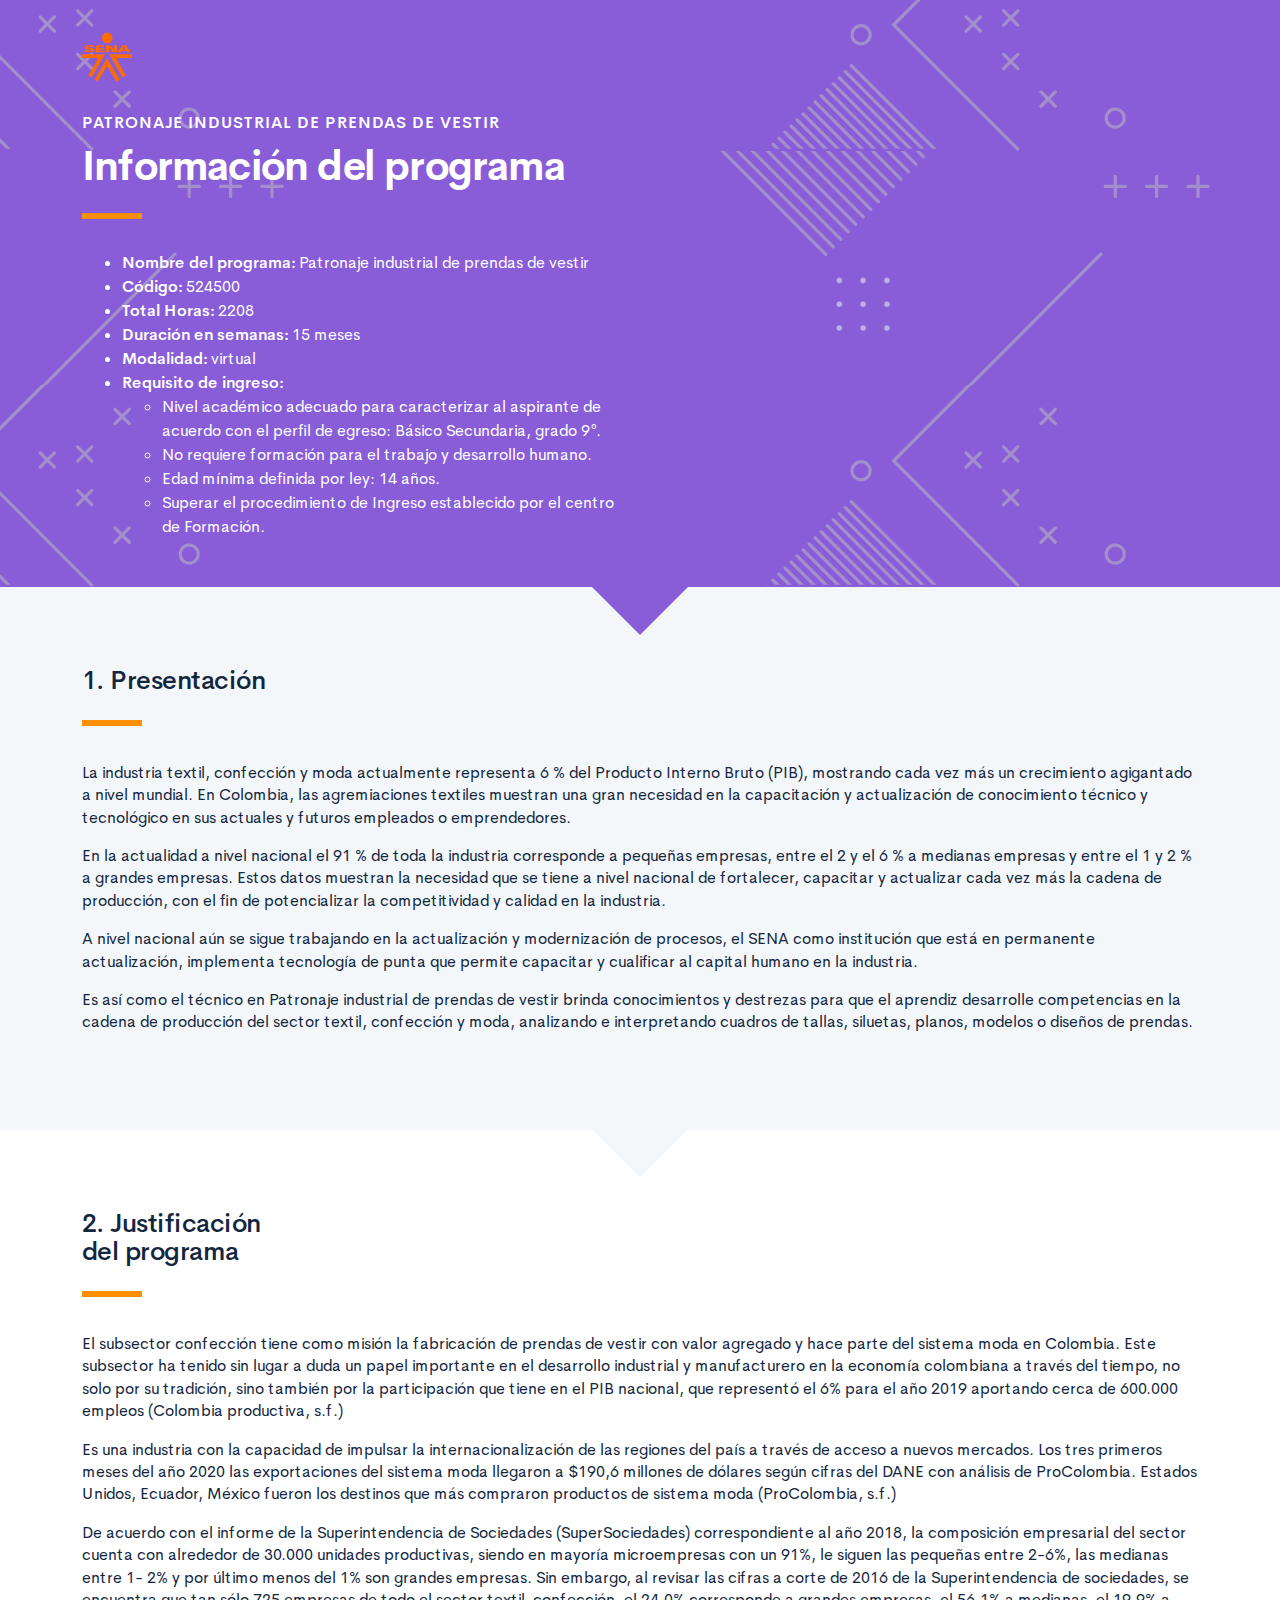
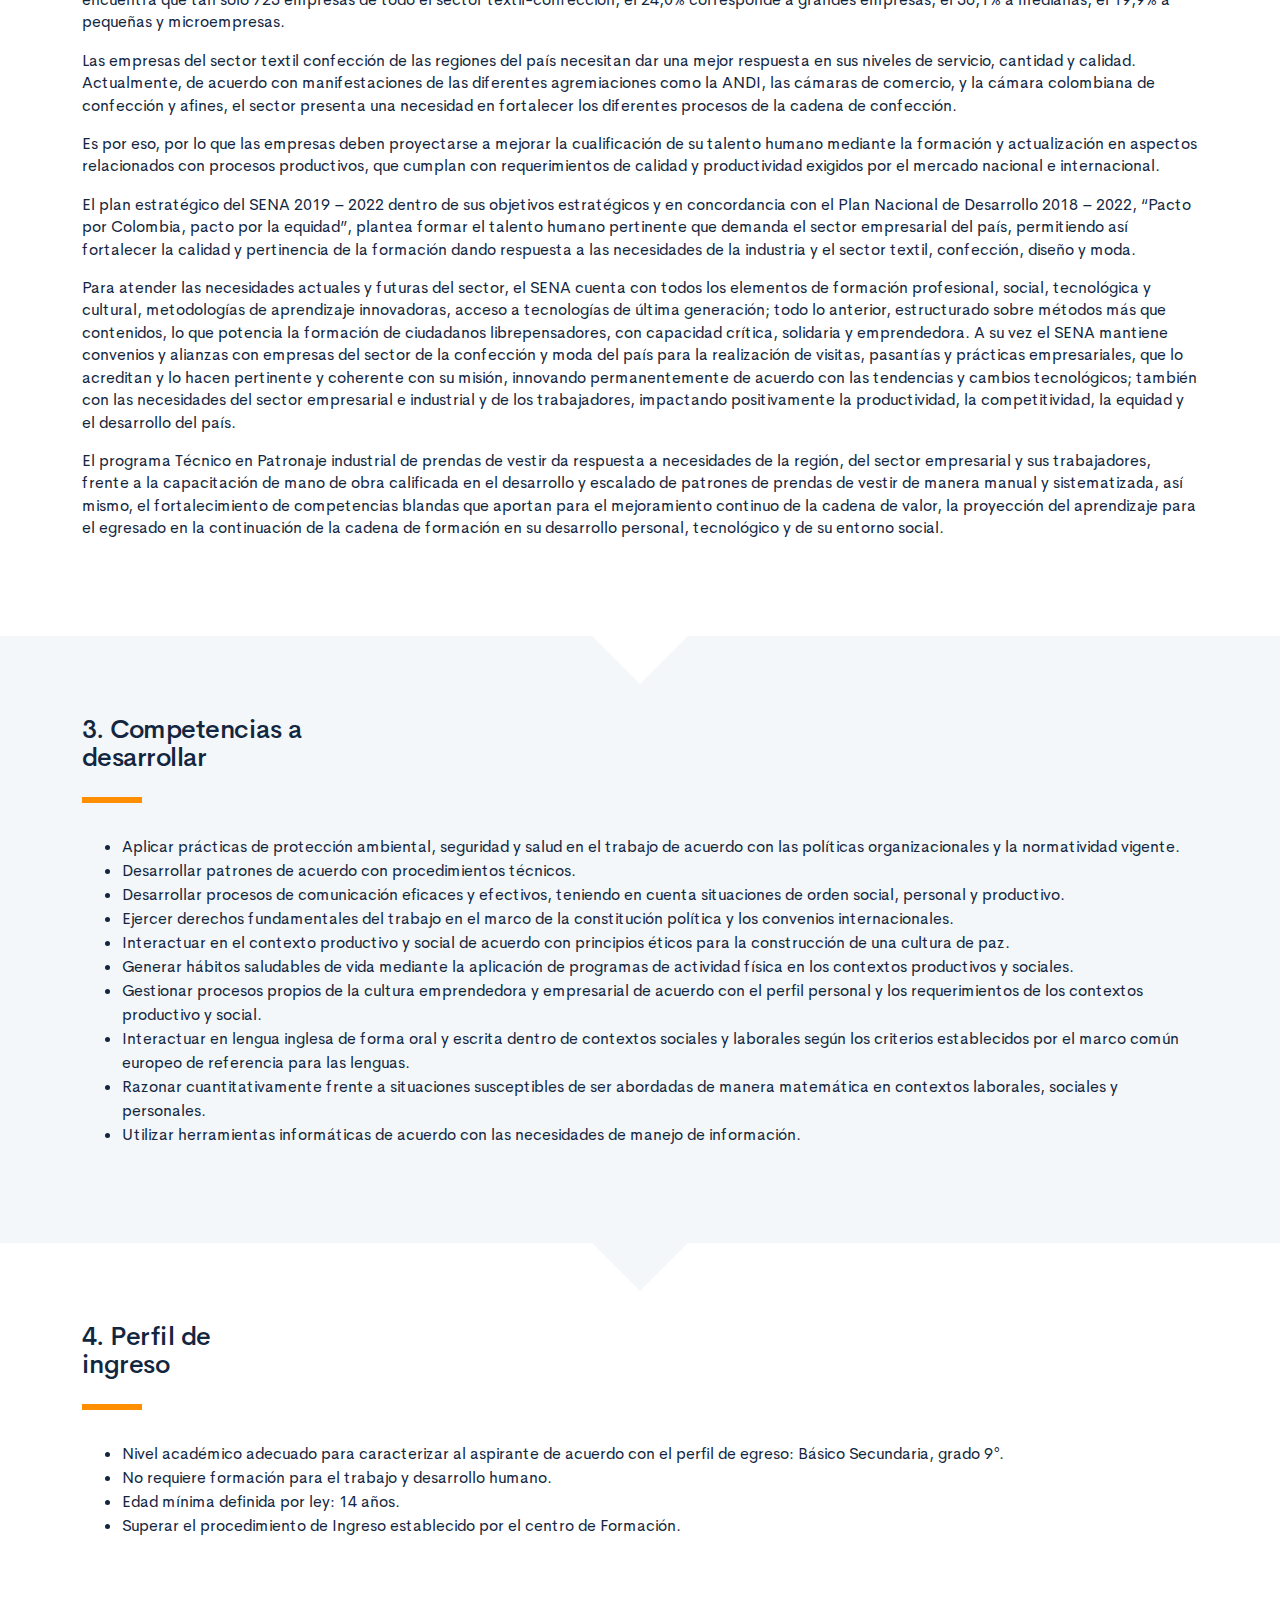
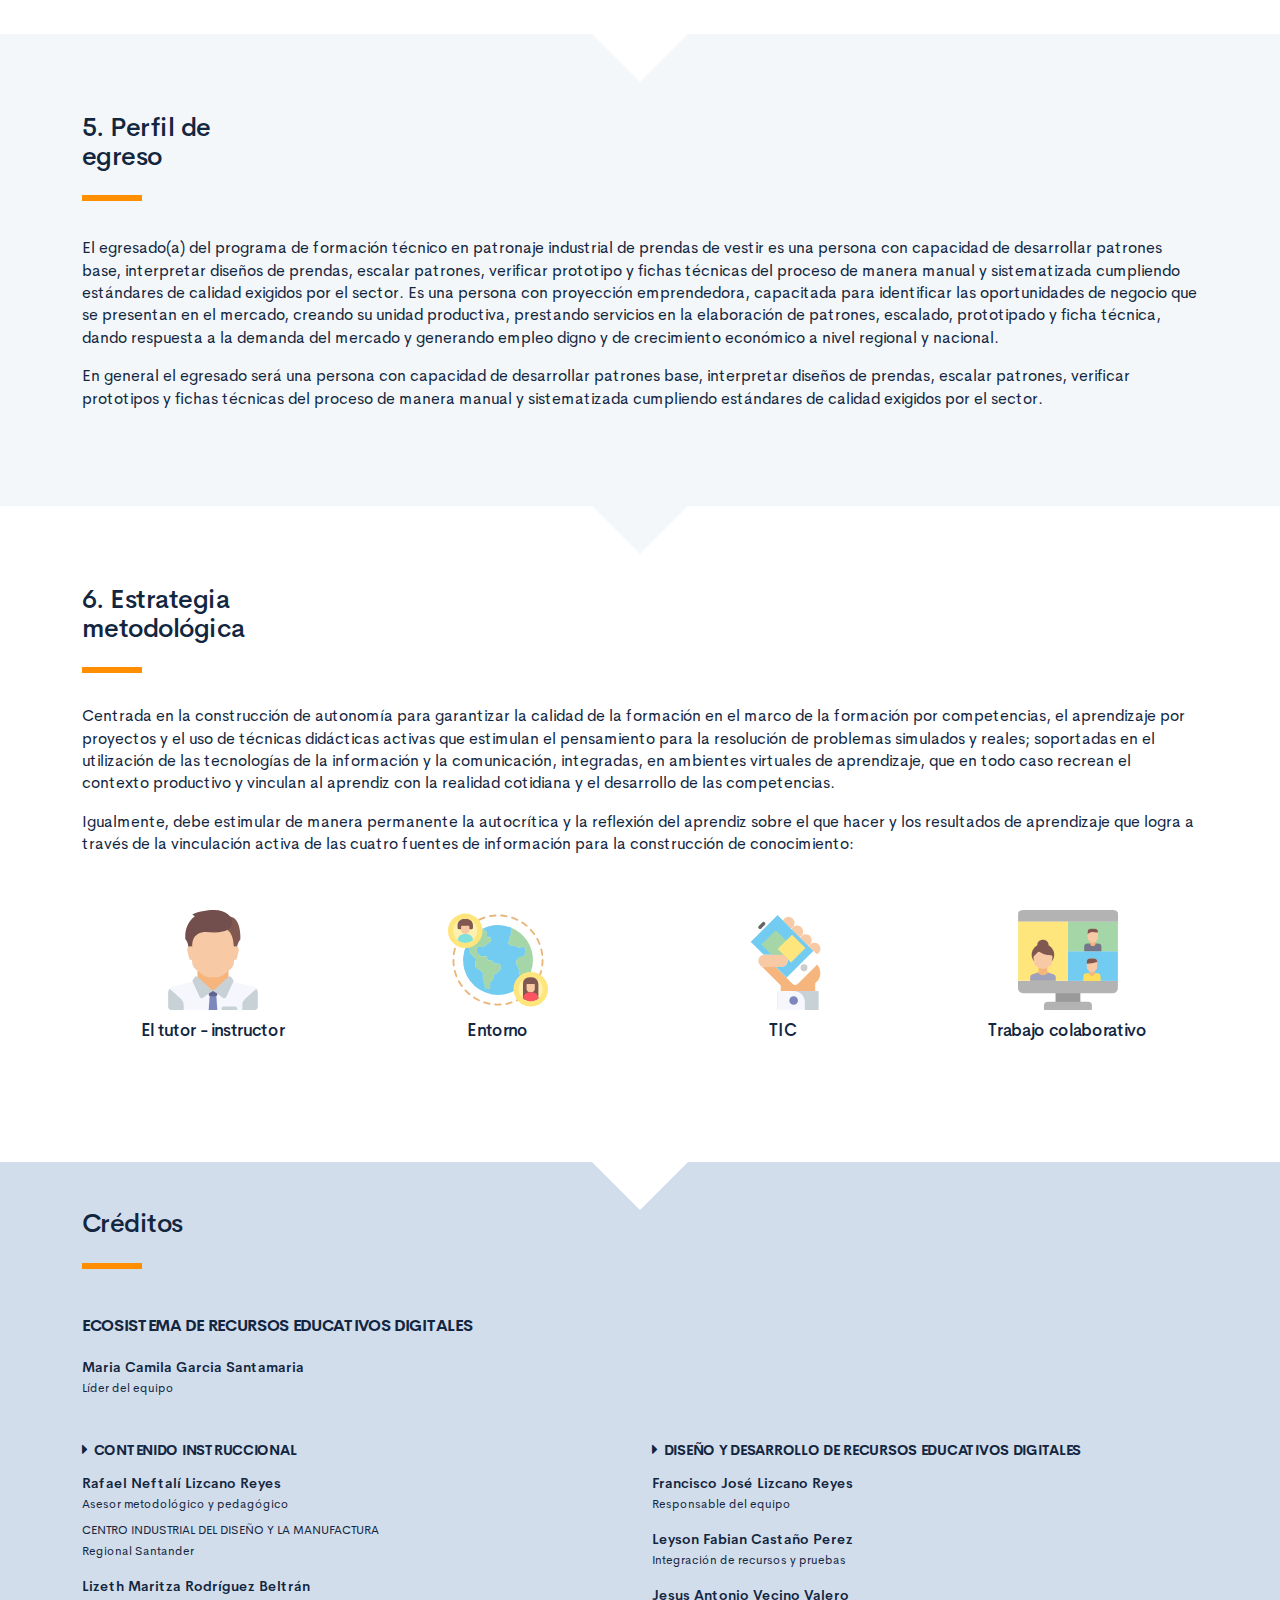
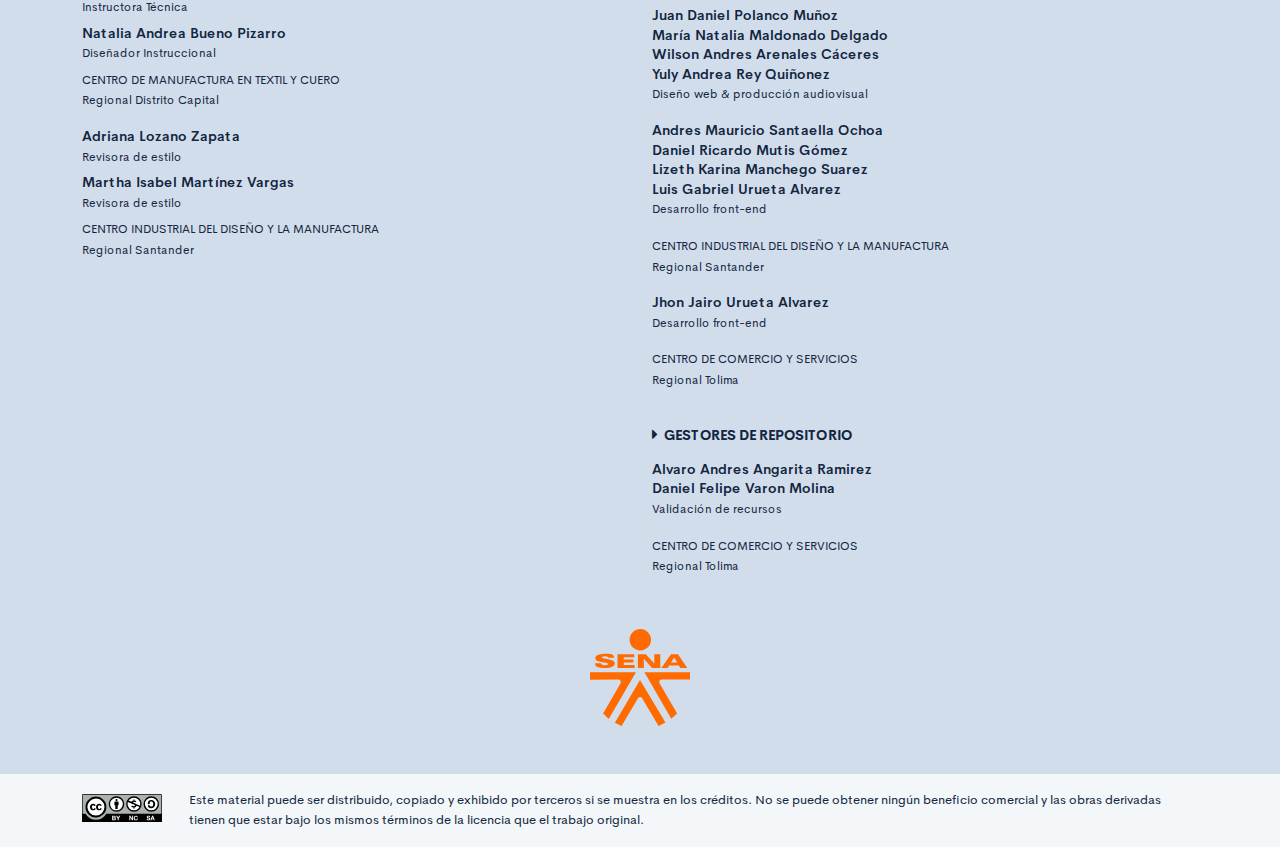
==== commit c7fea658: "empaquetado" ====
--- a/public/info.html
+++ b/public/info.html
@@ -3,8 +3,8 @@
     <head>
         <meta charset="UTF-8">
         <meta name="viewport" content="width=device-width, user-scalable=no, initial-scale=1.0, maximum-scale=1.0, minimum-scale=1.0">
-        <title>Información del programa: Salud Penitenciaria</title>
-        <meta meta name="description" content="Ruta de aprendizaje programa Salud penitenciaria.">
+        <title>Información del programa: Patronaje industrial de prendas de vestir</title>
+        <meta meta name="description" content="Ruta de aprendizaje programa Patronaje industrial de prendas de vestir.">
         <link rel="icon" type="image/svg+xml" href="assets/images/logos/senaLogo.svg">
         <link rel="stylesheet" href="assets/fonts/feather/feather.css">
         <link rel="stylesheet" href="assets/fonts/fontawesome/css/font-awesome.css">
@@ -23,22 +23,29 @@
                     <div class="curso-portada">
                         <div class="row align-items-center">
                             <div class="col-12 col-lg-6">
-                                <h3 class="curso-subtitulo">Evaluador de competencias laborales en el área técnica de su dominio</h3>
+                                <h3 class="curso-subtitulo">Patronaje industrial de prendas de vestir</h3>
                                 <h1 class="curso-titulo">Información del programa</h1>
                                 <div class="brand-line-primary"></div>
                                 <p class="curso-descripcion">
-                                <ul class="bg-brand-color-dark text-white">
-                                    <li> <span><strong>Nombre del programa:</strong> Evaluador de competencias laborales en el área técnica de su dominio</span></li>
-                                    <li> <span><strong>Código:</strong> 11220137</span></li>
-                                    <li> <span><strong>Total Horas:</strong> 48</span></li>
-                                    <li> <span><strong>Duración en semanas:</strong> 5 semanas</span></li>
+                                <ul class="text-white">
+                                    <li> <span><strong>Nombre del programa:</strong> Patronaje industrial de prendas de vestir</span></li>
+                                    <li> <span><strong>Código:</strong> 524500</span></li>
+                                    <li> <span><strong>Total Horas:</strong> 2208 </span></li>
+                                    <li> <span><strong>Duración en semanas:</strong> 15 meses</span></li>
                                     <li> <span><strong>Modalidad:</strong> virtual</span></li>
-                                    <li> <span><strong>Requisito de ingreso:</strong> se requiere que el aprendiz sea experto en el área técnica de su dominio para desarrollar procesos de evaluación y certificación de Competencias Laborales en los Centros de Formación del Sena. Además, que el aprendiz tenga conocimiento, dominio y manejo en herramientas informáticas, buscadores de internet y de comunicación como correo electrónico, chat, entre otros. </i>.</span></li>
+                                    <li> <span><strong>Requisito de ingreso:</strong>
+                                            <ul>
+                                                <li>Nivel académico adecuado para caracterizar al aspirante de acuerdo con el perfil de egreso: Básico Secundaria, grado 9°.</li>
+                                                <li>No requiere formación para el trabajo y desarrollo humano.</li>
+                                                <li>Edad mínima definida por ley: 14 años.</li>
+                                                <li>Superar el procedimiento de Ingreso establecido por el centro de Formación.</li>
+                                            </ul>
+                                        </span></li>
                                 </ul>
                                 </p>
                             </div>
                             <div class="col-12 col-lg-6">
-                                <div class="embed-responsive embed-responsive-16by9"><iframe class="embed-responsive-item" width="560" height="315" src="https://www.youtube.com/embed/yAttOSxoYdc" frameborder="0" allow="accelerometer; autoplay; encrypted-media; gyroscope; picture-in-picture" allowfullscreen=""> </iframe></div>
+                                <div class="embed-responsive embed-responsive-16by9"><iframe class="embed-responsive-item" width="560" height="315" src="https://www.youtube.com/embed/ge7OMWwli3s" frameborder="0" allow="accelerometer; autoplay; encrypted-media; gyroscope; picture-in-picture" allowfullscreen=""> </iframe></div>
                             </div>
                         </div>
                     </div>
@@ -49,31 +56,70 @@
             <div class="container">
                 <h1> 1. Presentación</h1>
                 <div class="brand-line-primary"></div>
-                <p class="mt-5">La evaluación de las competencias laborales es el proceso por medio del cual un evaluador en el área técnica de su dominio recoge evidencias de desempeño, producto y conocimiento de una persona, con el fin de determinar su nivel de competencia (básico, intermedio o avanzado) para desempeñar una función productiva, centrándose en el desempeño real de las personas y con base en un referente que es la Norma de Competencia Laboral.</p>
-                <p>Este curso orienta al aprendiz a desarrollar actividades propias de la metodología establecida para el proceso de Evaluación y Certificación de Competencias Laborales, a partir de la <strong>normativa, ejecución y cierre de proyectos.</strong> </p>
+                <p class="mt-5">La industria textil, confección y moda actualmente representa 6 % del Producto Interno Bruto (PIB), mostrando cada vez más un crecimiento agigantado a nivel mundial. En Colombia, las agremiaciones textiles muestran una gran necesidad en la capacitación y actualización de conocimiento técnico y tecnológico en sus actuales y futuros empleados o emprendedores.</p>
+                <p>En la actualidad a nivel nacional el 91 % de toda la industria corresponde a pequeñas empresas, entre el 2 y el 6 % a medianas empresas y entre el 1 y 2 % a grandes empresas. Estos datos muestran la necesidad que se tiene a nivel nacional de fortalecer, capacitar y actualizar cada vez más la cadena de producción, con el fin de potencializar la competitividad y calidad en la industria.</p>
+                <p>A nivel nacional aún se sigue trabajando en la actualización y modernización de procesos, el SENA como institución que está en permanente actualización, implementa tecnología de punta que permite capacitar y cualificar al capital humano en la industria.</p>
+                <p>Es así como el técnico en Patronaje industrial de prendas de vestir brinda conocimientos y destrezas para que el aprendiz desarrolle competencias en la cadena de producción del sector textil, confección y moda, analizando e interpretando cuadros de tallas, siluetas, planos, modelos o diseños de prendas.</p>
             </div>
         </section>
         <section class="section section-light" id="Justificacion">
             <div class="container">
                 <h1> 2. Justificación<br> del programa</h1>
                 <div class="brand-line-primary"></div>
-                <p class="mt-5">Por recomendación de la Organización Internacional del Trabajo, los países implementan el proceso de evaluación y certificación del talento humano, como el medio para reconocer y cualificar las competencias laborales a modo de estrategia de mejoramiento continuo, con el objetivo de atender los requerimientos del sector productivo. Para tal fin, en el año 2003 encargan al SENA como organismo certificador, quien pone en marcha estrategias y procedimientos que posibiliten la valoración de las competencias de los trabajadores, facilitando, a su vez, la definición de políticas inherentes a la gestión del talento humano.</p>
-                <p>En el contexto de las competencias laborales, la evaluación se constituye en el mecanismo que permite reconocer si un candidato posee una competencia en cuestión o cuál es el camino que debe seguir para alcanzar el estándar relacionado con ésta. En este marco, el SENA pone a disposición el programa de formación <strong>“Evaluador de competencias laborales en el área técnica de su dominio”</strong>, con el objetivo de proporcionar herramientas para aplicar en este proceso. Por tal razón, este programa de formación virtual se concibe dentro de los criterios de gestión de calidad.</p>
+                <p class="mt-5">El subsector confección tiene como misión la fabricación de prendas de vestir con valor agregado y hace parte del sistema moda en Colombia. Este subsector ha tenido sin lugar a duda un papel importante en el desarrollo industrial y manufacturero en la economía colombiana a través del tiempo, no solo por su tradición, sino también por la participación que tiene en el PIB nacional, que representó el 6% para el año 2019 aportando cerca de 600.000 empleos (Colombia productiva, s.f.) </p>
+                <p>Es una industria con la capacidad de impulsar la internacionalización de las regiones del país a través de acceso a nuevos mercados. Los tres primeros meses del año 2020 las exportaciones del sistema moda llegaron a $190,6 millones de dólares según cifras del DANE con análisis de ProColombia. Estados Unidos, Ecuador, México fueron los destinos que más compraron productos de sistema moda (ProColombia, s.f.)</p>
+                <p>De acuerdo con el informe de la Superintendencia de Sociedades (SuperSociedades) correspondiente al año 2018, la composición empresarial del sector cuenta con alrededor de 30.000 unidades productivas, siendo en mayoría microempresas con un 91%, le siguen las pequeñas entre 2-6%, las medianas entre 1- 2% y por último menos del 1% son grandes empresas. Sin embargo, al revisar las cifras a corte de 2016 de la Superintendencia de sociedades, se encuentra que tan sólo 725 empresas de todo el sector textil-confección, el 24,0% corresponde a grandes empresas, el 56,1% a medianas, el 19,9% a pequeñas y microempresas. </p>
+                <p>Las empresas del sector textil confección de las regiones del país necesitan dar una mejor respuesta en sus niveles de servicio, cantidad y calidad. Actualmente, de acuerdo con manifestaciones de las diferentes agremiaciones como la ANDI, las cámaras de comercio, y la cámara colombiana de confección y afines, el sector presenta una necesidad en fortalecer los diferentes procesos de la cadena de confección. </p>
+                <p>Es por eso, por lo que las empresas deben proyectarse a mejorar la cualificación de su talento humano mediante la formación y actualización en aspectos relacionados con procesos productivos, que cumplan con requerimientos de calidad y productividad exigidos por el mercado nacional e internacional.</p>
+                <p>El plan estratégico del SENA 2019 – 2022 dentro de sus objetivos estratégicos y en concordancia con el Plan Nacional de Desarrollo 2018 – 2022, “Pacto por Colombia, pacto por la equidad”, plantea formar el talento humano pertinente que demanda el sector empresarial del país, permitiendo así fortalecer la calidad y pertinencia de la formación dando respuesta a las necesidades de la industria y el sector textil, confección, diseño y moda.</p>
+                <p>Para atender las necesidades actuales y futuras del sector, el SENA cuenta con todos los elementos de formación profesional, social, tecnológica y cultural, metodologías de aprendizaje innovadoras, acceso a tecnologías de última generación; todo lo anterior, estructurado sobre métodos más que contenidos, lo que potencia la formación de ciudadanos librepensadores, con capacidad crítica, solidaria y emprendedora. A su vez el SENA mantiene convenios y alianzas con empresas del sector de la confección y moda del país para la realización de visitas, pasantías y prácticas empresariales, que lo acreditan y lo hacen pertinente y coherente con su misión, innovando permanentemente de acuerdo con las tendencias y cambios tecnológicos; también con las necesidades del sector empresarial e industrial y de los trabajadores, impactando positivamente la productividad, la competitividad, la equidad y el desarrollo del país. </p>
+                <p>El programa Técnico en Patronaje industrial de prendas de vestir da respuesta a necesidades de la región, del sector empresarial y sus trabajadores, frente a la capacitación de mano de obra calificada en el desarrollo y escalado de patrones de prendas de vestir de manera manual y sistematizada, así mismo, el fortalecimiento de competencias blandas que aportan para el mejoramiento continuo de la cadena de valor, la proyección del aprendizaje para el egresado en la continuación de la cadena de formación en su desarrollo personal, tecnológico y de su entorno social. </p>
             </div>
         </section>
         <section class="section section-dark" id="Poblacion">
             <div class="container">
-                <h1> 3. Población <br>objetivo</h1>
-                <div class="brand-line-primary"></div>
-                <p>Este programa está dirigido a evaluadores internos y externos, expertos en el área técnica de su dominio, para desarrollar procesos de Evaluación y Certificación de Competencias Laborales en los centros de formación del SENA.</p>
+                <h1> 3. Competencias a <br>desarrollar</h1>
+                <div class="brand-line-primary"></div>
+                <ul>
+                    <li>Aplicar prácticas de protección ambiental, seguridad y salud en el trabajo de acuerdo con las políticas organizacionales y la normatividad vigente.</li>
+                    <li>Desarrollar patrones de acuerdo con procedimientos técnicos.</li>
+                    <li>Desarrollar procesos de comunicación eficaces y efectivos, teniendo en cuenta situaciones de orden social, personal y productivo.</li>
+                    <li>Ejercer derechos fundamentales del trabajo en el marco de la constitución política y los convenios internacionales.</li>
+                    <li>Interactuar en el contexto productivo y social de acuerdo con principios éticos para la construcción de una cultura de paz.</li>
+                    <li>Generar hábitos saludables de vida mediante la aplicación de programas de actividad física en los contextos productivos y sociales.</li>
+                    <li>Gestionar procesos propios de la cultura emprendedora y empresarial de acuerdo con el perfil personal y los requerimientos de los contextos productivo y social.</li>
+                    <li>Interactuar en lengua inglesa de forma oral y escrita dentro de contextos sociales y laborales según los criterios establecidos por el marco común europeo de referencia para las lenguas.</li>
+                    <li>Razonar cuantitativamente frente a situaciones susceptibles de ser abordadas de manera matemática en contextos laborales, sociales y personales.</li>
+                    <li>Utilizar herramientas informáticas de acuerdo con las necesidades de manejo de información.</li>
+                </ul>
+            </div>
+        </section>
+        <section class="section section-light" id="Poblacion">
+            <div class="container">
+                <h1> 4. Perfil de <br>ingreso</h1>
+                <div class="brand-line-primary"></div>
+                <ul>
+                    <li>Nivel académico adecuado para caracterizar al aspirante de acuerdo con el perfil de egreso: Básico Secundaria, grado 9°.</li>
+                    <li>No requiere formación para el trabajo y desarrollo humano.</li>
+                    <li>Edad mínima definida por ley: 14 años.</li>
+                    <li>Superar el procedimiento de Ingreso establecido por el centro de Formación.</li>
+                </ul>
+            </div>
+        </section>
+        <section class="section section-dark" id="Poblacion">
+            <div class="container">
+                <h1> 5. Perfil de <br>egreso</h1>
+                <div class="brand-line-primary"></div>
+                <p class="mt-5">El egresado(a) del programa de formación técnico en patronaje industrial de prendas de vestir es una persona con capacidad de desarrollar patrones base, interpretar diseños de prendas, escalar patrones, verificar prototipo y fichas técnicas del proceso de manera manual y sistematizada cumpliendo estándares de calidad exigidos por el sector. Es una persona con proyección emprendedora, capacitada para identificar las oportunidades de negocio que se presentan en el mercado, creando su unidad productiva, prestando servicios en la elaboración de patrones, escalado, prototipado y ficha técnica, dando respuesta a la demanda del mercado y generando empleo digno y de crecimiento económico a nivel regional y nacional.</p>
+                <p>En general el egresado será una persona con capacidad de desarrollar patrones base, interpretar diseños de prendas, escalar patrones, verificar prototipos y fichas técnicas del proceso de manera manual y sistematizada cumpliendo estándares de calidad exigidos por el sector.</p>
             </div>
         </section>
         <section class="section section-light" id="Estrategia">
             <div class="container">
-                <h1>4. Estrategia <br>metodológica</h1>
-                <div class="brand-line-primary"></div>
-                <p>Centrada en la construcción de autonomía para garantizar la calidad de la formación en el marco de la formación por competencias, el aprendizaje por proyectos y el uso de técnicas didácticas activas que estimulan el pensamiento para la resolución de problemas simulados y reales; soportadas en el utilización de las Tecnologías de la Información y la Comunicación (TIC), integradas en ambientes virtuales de aprendizaje que recrean el contexto productivo y vinculan al aprendiz con la realidad cotidiana y el desarrollo de las competencias. </p>
-                <p>Igualmente, debe estimular de manera permanente la autocrítica y la reflexión del aprendiz sobre el que hacer y los resultados de aprendizaje que logra a través de la vinculación activa de las cuatro fuentes de información para la construcción de conocimiento: </p>
+                <h1>6. Estrategia <br>metodológica</h1>
+                <div class="brand-line-primary"></div>
+                <p>Centrada en la construcción de autonomía para garantizar la calidad de la formación en el marco de la formación por competencias, el aprendizaje por proyectos y el uso de técnicas didácticas activas que estimulan el pensamiento para la resolución de problemas simulados y reales; soportadas en el utilización de las tecnologías de la información y la comunicación, integradas, en ambientes virtuales de aprendizaje, que en todo caso recrean el contexto productivo y vinculan al aprendiz con la realidad cotidiana y el desarrollo de las competencias. </p>
+                <p>Igualmente, debe estimular de manera permanente la autocrítica y la reflexión del aprendiz sobre el que hacer y los resultados de aprendizaje que logra a través de la vinculación activa de las cuatro fuentes de información para la construcción de conocimiento:</p>
                 <div class="row mt-4">
                     <article class="col-md-6 col-lg-3 my-2">
                         <div class="box bg-gray-200 d-flex flex-column justify-content-center align-items-center p-4 rounded-lg"><img class="img-fluid" src="assets/images/info/tutor.svg" style="width: 100px; height: 100px;">
--- a/public/assets/css/main.css
+++ b/public/assets/css/main.css
@@ -3,6 +3,6 @@
  * Copyright 2011-2019 The Bootstrap Authors
  * Copyright 2011-2019 Twitter, Inc.
  * Licensed under MIT (https://github.com/twbs/bootstrap/blob/master/LICENSE)
- */:root{--blue: #2C7BE5;--indigo: #727cf5;--purple: #6b5eae;--pink: #ff679b;--red: #E63757;--orange: #fd7e14;--yellow: #F6C343;--green: #00D97E;--teal: #02a8b5;--cyan: #39afd1;--white: #fff;--gray: #95AAC9;--gray-dark: #3B506C;--primary: #12263F;--secondary: #6E84A3;--success: #00A99A;--info: #39afd1;--warning: #ff8f00;--danger: #E63757;--light: #EDF2F9;--dark: #000;--white: #fff;--breakpoint-xs: 0;--breakpoint-sm: 576px;--breakpoint-md: 768px;--breakpoint-lg: 992px;--breakpoint-xl: 1200px;--font-family-sans-serif: "Cerebri Sans", sans-serif;--font-family-monospace: "Courier New", monospace}*,*::before,*::after{box-sizing:border-box}html{font-family:sans-serif;line-height:1.15;-webkit-text-size-adjust:100%;-webkit-tap-highlight-color:rgba(0,0,0,0)}article,aside,figcaption,figure,footer,header,hgroup,main,nav,section{display:block}body{margin:0;font-family:"Cerebri Sans",sans-serif;font-size:.9375rem;font-weight:400;line-height:1.5;color:#12263F;text-align:left;background-color:#F3F7FA}[tabindex="-1"]:focus:not(:focus-visible){outline:0 !important}hr{box-sizing:content-box;height:0;overflow:visible}h1,h2,h3,h4,h5,h6{margin-top:0;margin-bottom:1.125rem}p{margin-top:0;margin-bottom:1rem}abbr[title],abbr[data-original-title]{text-decoration:underline;text-decoration:underline dotted;cursor:help;border-bottom:0;text-decoration-skip-ink:none}address{margin-bottom:1rem;font-style:normal;line-height:inherit}ol,ul,dl{margin-top:0;margin-bottom:1rem}ol ol,ul ul,ol ul,ul ol{margin-bottom:0}dt{font-weight:600}dd{margin-bottom:.5rem;margin-left:0}blockquote{margin:0 0 1rem}b,strong{font-weight:bolder}small{font-size:80%}sub,sup{position:relative;font-size:75%;line-height:0;vertical-align:baseline}sub{bottom:-.25em}sup{top:-.5em}a{color:#2C7BE5;text-decoration:none;background-color:transparent}a:hover{color:#104082;text-decoration:none}a:not([href]){color:inherit;text-decoration:none}a:not([href]):hover{color:inherit;text-decoration:none}pre,code,kbd,samp{font-family:"Courier New",monospace;font-size:1em}pre{margin-top:0;margin-bottom:1rem;overflow:auto}figure{margin:0 0 1rem}img{vertical-align:middle;border-style:none}svg{overflow:hidden;vertical-align:middle}table{border-collapse:collapse}caption{padding-top:1rem;padding-bottom:1rem;color:#95AAC9;text-align:left;caption-side:bottom}th{text-align:inherit}label{display:inline-block;margin-bottom:.5rem}button{border-radius:0}button:focus{outline:1px dotted;outline:5px auto -webkit-focus-ring-color}input,button,select,optgroup,textarea{margin:0;font-family:inherit;font-size:inherit;line-height:inherit}button,input{overflow:visible}button,select{text-transform:none}select{word-wrap:normal}button,[type="button"],[type="reset"],[type="submit"]{-webkit-appearance:button}button:not(:disabled),[type="button"]:not(:disabled),[type="reset"]:not(:disabled),[type="submit"]:not(:disabled){cursor:pointer}button::-moz-focus-inner,[type="button"]::-moz-focus-inner,[type="reset"]::-moz-focus-inner,[type="submit"]::-moz-focus-inner{padding:0;border-style:none}input[type="radio"],input[type="checkbox"]{box-sizing:border-box;padding:0}input[type="date"],input[type="time"],input[type="datetime-local"],input[type="month"]{-webkit-appearance:listbox}textarea{overflow:auto;resize:vertical}fieldset{min-width:0;padding:0;margin:0;border:0}legend{display:block;width:100%;max-width:100%;padding:0;margin-bottom:.5rem;font-size:1.5rem;line-height:inherit;color:inherit;white-space:normal}progress{vertical-align:baseline}[type="number"]::-webkit-inner-spin-button,[type="number"]::-webkit-outer-spin-button{height:auto}[type="search"]{outline-offset:-2px;-webkit-appearance:none}[type="search"]::-webkit-search-decoration{-webkit-appearance:none}::-webkit-file-upload-button{font:inherit;-webkit-appearance:button}output{display:inline-block}summary{display:list-item;cursor:pointer}template{display:none}[hidden]{display:none !important}h1,h2,h3,h4,h5,h6,.h1,.h2,.h3,.h4,.h5,.h6{margin-bottom:1.125rem;font-weight:500;line-height:1.1}h1,.h1{font-size:1.625rem}h2,.h2{font-size:1.25rem}h3,.h3{font-size:1.0625rem}h4,.h4{font-size:.9375rem}h5,.h5{font-size:.8125rem}h6,.h6{font-size:.625rem}.lead{font-size:1.17188rem;font-weight:300}.display-1{font-size:4rem;font-weight:600;line-height:1.1}.display-2{font-size:3.25rem;font-weight:600;line-height:1.1}.display-3{font-size:2.625rem;font-weight:600;line-height:1.1}.display-4{font-size:2rem;font-weight:600;line-height:1.1}hr{margin-top:1rem;margin-bottom:1rem;border:0;border-top:1px solid #E3EBF6}small,.small{font-size:.8125rem;font-weight:400}mark,.mark{padding:.2em;background-color:#fcf8e3}.list-unstyled{padding-left:0;list-style:none}.list-inline{padding-left:0;list-style:none}.list-inline-item{display:inline-block}.list-inline-item:not(:last-child){margin-right:6px}.initialism{font-size:90%;text-transform:uppercase}.blockquote{margin-bottom:1.5rem;font-size:1.17188rem}.blockquote-footer{display:block;font-size:.8125rem;color:#95AAC9}.blockquote-footer::before{content:"\2014\00A0"}.img-fluid{max-width:100%;height:auto}.img-thumbnail{padding:.25rem;background-color:#F3F7FA;border:1px solid #E3EBF6;border-radius:.375rem;max-width:100%;height:auto}.figure{display:inline-block}.figure-img{margin-bottom:.75rem;line-height:1}.figure-caption{font-size:.8125rem;color:#95AAC9}code{font-size:87.5%;color:#2C7BE5;word-wrap:break-word}a>code{color:inherit}kbd{padding:.2rem .4rem;font-size:87.5%;color:#fff;background-color:#283E59;border-radius:.25rem}kbd kbd{padding:0;font-size:100%;font-weight:600}pre{display:block;font-size:87.5%;color:#283E59}pre code{font-size:inherit;color:inherit;word-break:normal}.pre-scrollable{max-height:340px;overflow-y:scroll}.container{width:100%;padding-right:12px;padding-left:12px;margin-right:auto;margin-left:auto}@media (min-width: 576px){.container{max-width:540px}}@media (min-width: 768px){.container{max-width:720px}}@media (min-width: 992px){.container{max-width:960px}}@media (min-width: 1200px){.container{max-width:1140px}}.container-fluid,.container-sm,.container-md,.container-lg,.container-xl{width:100%;padding-right:12px;padding-left:12px;margin-right:auto;margin-left:auto}@media (min-width: 576px){.container,.container-sm{max-width:540px}}@media (min-width: 768px){.container,.container-sm,.container-md{max-width:720px}}@media (min-width: 992px){.container,.container-sm,.container-md,.container-lg{max-width:960px}}@media (min-width: 1200px){.container,.container-sm,.container-md,.container-lg,.container-xl{max-width:1140px}}.row{display:flex;flex-wrap:wrap;margin-right:-12px;margin-left:-12px}.no-gutters{margin-right:0;margin-left:0}.no-gutters>.col,.no-gutters>[class*="col-"]{padding-right:0;padding-left:0}.col-1,.col-2,.col-3,.col-4,.col-5,.col-6,.col-7,.col-8,.col-9,.col-10,.col-11,.col-12,.col,.col-auto,.col-sm-1,.col-sm-2,.col-sm-3,.col-sm-4,.col-sm-5,.col-sm-6,.col-sm-7,.col-sm-8,.col-sm-9,.col-sm-10,.col-sm-11,.col-sm-12,.col-sm,.col-sm-auto,.col-md-1,.col-md-2,.col-md-3,.col-md-4,.col-md-5,.col-md-6,.col-md-7,.col-md-8,.col-md-9,.col-md-10,.col-md-11,.col-md-12,.col-md,.col-md-auto,.col-lg-1,.col-lg-2,.col-lg-3,.col-lg-4,.col-lg-5,.col-lg-6,.col-lg-7,.col-lg-8,.col-lg-9,.col-lg-10,.col-lg-11,.col-lg-12,.col-lg,.col-lg-auto,.col-xl-1,.col-xl-2,.col-xl-3,.col-xl-4,.col-xl-5,.col-xl-6,.col-xl-7,.col-xl-8,.col-xl-9,.col-xl-10,.col-xl-11,.col-xl-12,.col-xl,.col-xl-auto{position:relative;width:100%;padding-right:12px;padding-left:12px}.col{flex-basis:0;flex-grow:1;max-width:100%}.row-cols-1>*{flex:0 0 100%;max-width:100%}.row-cols-2>*{flex:0 0 50%;max-width:50%}.row-cols-3>*{flex:0 0 33.33333%;max-width:33.33333%}.row-cols-4>*{flex:0 0 25%;max-width:25%}.row-cols-5>*{flex:0 0 20%;max-width:20%}.row-cols-6>*{flex:0 0 16.66667%;max-width:16.66667%}.col-auto{flex:0 0 auto;width:auto;max-width:100%}.col-1{flex:0 0 8.33333%;max-width:8.33333%}.col-2{flex:0 0 16.66667%;max-width:16.66667%}.col-3{flex:0 0 25%;max-width:25%}.col-4{flex:0 0 33.33333%;max-width:33.33333%}.col-5{flex:0 0 41.66667%;max-width:41.66667%}.col-6{flex:0 0 50%;max-width:50%}.col-7{flex:0 0 58.33333%;max-width:58.33333%}.col-8{flex:0 0 66.66667%;max-width:66.66667%}.col-9{flex:0 0 75%;max-width:75%}.col-10{flex:0 0 83.33333%;max-width:83.33333%}.col-11{flex:0 0 91.66667%;max-width:91.66667%}.col-12{flex:0 0 100%;max-width:100%}.order-first{order:-1}.order-last{order:13}.order-0{order:0}.order-1{order:1}.order-2{order:2}.order-3{order:3}.order-4{order:4}.order-5{order:5}.order-6{order:6}.order-7{order:7}.order-8{order:8}.order-9{order:9}.order-10{order:10}.order-11{order:11}.order-12{order:12}.offset-1{margin-left:8.33333%}.offset-2{margin-left:16.66667%}.offset-3{margin-left:25%}.offset-4{margin-left:33.33333%}.offset-5{margin-left:41.66667%}.offset-6{margin-left:50%}.offset-7{margin-left:58.33333%}.offset-8{margin-left:66.66667%}.offset-9{margin-left:75%}.offset-10{margin-left:83.33333%}.offset-11{margin-left:91.66667%}@media (min-width: 576px){.col-sm{flex-basis:0;flex-grow:1;max-width:100%}.row-cols-sm-1>*{flex:0 0 100%;max-width:100%}.row-cols-sm-2>*{flex:0 0 50%;max-width:50%}.row-cols-sm-3>*{flex:0 0 33.33333%;max-width:33.33333%}.row-cols-sm-4>*{flex:0 0 25%;max-width:25%}.row-cols-sm-5>*{flex:0 0 20%;max-width:20%}.row-cols-sm-6>*{flex:0 0 16.66667%;max-width:16.66667%}.col-sm-auto{flex:0 0 auto;width:auto;max-width:100%}.col-sm-1{flex:0 0 8.33333%;max-width:8.33333%}.col-sm-2{flex:0 0 16.66667%;max-width:16.66667%}.col-sm-3{flex:0 0 25%;max-width:25%}.col-sm-4{flex:0 0 33.33333%;max-width:33.33333%}.col-sm-5{flex:0 0 41.66667%;max-width:41.66667%}.col-sm-6{flex:0 0 50%;max-width:50%}.col-sm-7{flex:0 0 58.33333%;max-width:58.33333%}.col-sm-8{flex:0 0 66.66667%;max-width:66.66667%}.col-sm-9{flex:0 0 75%;max-width:75%}.col-sm-10{flex:0 0 83.33333%;max-width:83.33333%}.col-sm-11{flex:0 0 91.66667%;max-width:91.66667%}.col-sm-12{flex:0 0 100%;max-width:100%}.order-sm-first{order:-1}.order-sm-last{order:13}.order-sm-0{order:0}.order-sm-1{order:1}.order-sm-2{order:2}.order-sm-3{order:3}.order-sm-4{order:4}.order-sm-5{order:5}.order-sm-6{order:6}.order-sm-7{order:7}.order-sm-8{order:8}.order-sm-9{order:9}.order-sm-10{order:10}.order-sm-11{order:11}.order-sm-12{order:12}.offset-sm-0{margin-left:0}.offset-sm-1{margin-left:8.33333%}.offset-sm-2{margin-left:16.66667%}.offset-sm-3{margin-left:25%}.offset-sm-4{margin-left:33.33333%}.offset-sm-5{margin-left:41.66667%}.offset-sm-6{margin-left:50%}.offset-sm-7{margin-left:58.33333%}.offset-sm-8{margin-left:66.66667%}.offset-sm-9{margin-left:75%}.offset-sm-10{margin-left:83.33333%}.offset-sm-11{margin-left:91.66667%}}@media (min-width: 768px){.col-md{flex-basis:0;flex-grow:1;max-width:100%}.row-cols-md-1>*{flex:0 0 100%;max-width:100%}.row-cols-md-2>*{flex:0 0 50%;max-width:50%}.row-cols-md-3>*{flex:0 0 33.33333%;max-width:33.33333%}.row-cols-md-4>*{flex:0 0 25%;max-width:25%}.row-cols-md-5>*{flex:0 0 20%;max-width:20%}.row-cols-md-6>*{flex:0 0 16.66667%;max-width:16.66667%}.col-md-auto{flex:0 0 auto;width:auto;max-width:100%}.col-md-1{flex:0 0 8.33333%;max-width:8.33333%}.col-md-2{flex:0 0 16.66667%;max-width:16.66667%}.col-md-3{flex:0 0 25%;max-width:25%}.col-md-4{flex:0 0 33.33333%;max-width:33.33333%}.col-md-5{flex:0 0 41.66667%;max-width:41.66667%}.col-md-6{flex:0 0 50%;max-width:50%}.col-md-7{flex:0 0 58.33333%;max-width:58.33333%}.col-md-8{flex:0 0 66.66667%;max-width:66.66667%}.col-md-9{flex:0 0 75%;max-width:75%}.col-md-10{flex:0 0 83.33333%;max-width:83.33333%}.col-md-11{flex:0 0 91.66667%;max-width:91.66667%}.col-md-12{flex:0 0 100%;max-width:100%}.order-md-first{order:-1}.order-md-last{order:13}.order-md-0{order:0}.order-md-1{order:1}.order-md-2{order:2}.order-md-3{order:3}.order-md-4{order:4}.order-md-5{order:5}.order-md-6{order:6}.order-md-7{order:7}.order-md-8{order:8}.order-md-9{order:9}.order-md-10{order:10}.order-md-11{order:11}.order-md-12{order:12}.offset-md-0{margin-left:0}.offset-md-1{margin-left:8.33333%}.offset-md-2{margin-left:16.66667%}.offset-md-3{margin-left:25%}.offset-md-4{margin-left:33.33333%}.offset-md-5{margin-left:41.66667%}.offset-md-6{margin-left:50%}.offset-md-7{margin-left:58.33333%}.offset-md-8{margin-left:66.66667%}.offset-md-9{margin-left:75%}.offset-md-10{margin-left:83.33333%}.offset-md-11{margin-left:91.66667%}}@media (min-width: 992px){.col-lg{flex-basis:0;flex-grow:1;max-width:100%}.row-cols-lg-1>*{flex:0 0 100%;max-width:100%}.row-cols-lg-2>*{flex:0 0 50%;max-width:50%}.row-cols-lg-3>*{flex:0 0 33.33333%;max-width:33.33333%}.row-cols-lg-4>*{flex:0 0 25%;max-width:25%}.row-cols-lg-5>*{flex:0 0 20%;max-width:20%}.row-cols-lg-6>*{flex:0 0 16.66667%;max-width:16.66667%}.col-lg-auto{flex:0 0 auto;width:auto;max-width:100%}.col-lg-1{flex:0 0 8.33333%;max-width:8.33333%}.col-lg-2{flex:0 0 16.66667%;max-width:16.66667%}.col-lg-3{flex:0 0 25%;max-width:25%}.col-lg-4{flex:0 0 33.33333%;max-width:33.33333%}.col-lg-5{flex:0 0 41.66667%;max-width:41.66667%}.col-lg-6{flex:0 0 50%;max-width:50%}.col-lg-7{flex:0 0 58.33333%;max-width:58.33333%}.col-lg-8{flex:0 0 66.66667%;max-width:66.66667%}.col-lg-9{flex:0 0 75%;max-width:75%}.col-lg-10{flex:0 0 83.33333%;max-width:83.33333%}.col-lg-11{flex:0 0 91.66667%;max-width:91.66667%}.col-lg-12{flex:0 0 100%;max-width:100%}.order-lg-first{order:-1}.order-lg-last{order:13}.order-lg-0{order:0}.order-lg-1{order:1}.order-lg-2{order:2}.order-lg-3{order:3}.order-lg-4{order:4}.order-lg-5{order:5}.order-lg-6{order:6}.order-lg-7{order:7}.order-lg-8{order:8}.order-lg-9{order:9}.order-lg-10{order:10}.order-lg-11{order:11}.order-lg-12{order:12}.offset-lg-0{margin-left:0}.offset-lg-1{margin-left:8.33333%}.offset-lg-2{margin-left:16.66667%}.offset-lg-3{margin-left:25%}.offset-lg-4{margin-left:33.33333%}.offset-lg-5{margin-left:41.66667%}.offset-lg-6{margin-left:50%}.offset-lg-7{margin-left:58.33333%}.offset-lg-8{margin-left:66.66667%}.offset-lg-9{margin-left:75%}.offset-lg-10{margin-left:83.33333%}.offset-lg-11{margin-left:91.66667%}}@media (min-width: 1200px){.col-xl{flex-basis:0;flex-grow:1;max-width:100%}.row-cols-xl-1>*{flex:0 0 100%;max-width:100%}.row-cols-xl-2>*{flex:0 0 50%;max-width:50%}.row-cols-xl-3>*{flex:0 0 33.33333%;max-width:33.33333%}.row-cols-xl-4>*{flex:0 0 25%;max-width:25%}.row-cols-xl-5>*{flex:0 0 20%;max-width:20%}.row-cols-xl-6>*{flex:0 0 16.66667%;max-width:16.66667%}.col-xl-auto{flex:0 0 auto;width:auto;max-width:100%}.col-xl-1{flex:0 0 8.33333%;max-width:8.33333%}.col-xl-2{flex:0 0 16.66667%;max-width:16.66667%}.col-xl-3{flex:0 0 25%;max-width:25%}.col-xl-4{flex:0 0 33.33333%;max-width:33.33333%}.col-xl-5{flex:0 0 41.66667%;max-width:41.66667%}.col-xl-6{flex:0 0 50%;max-width:50%}.col-xl-7{flex:0 0 58.33333%;max-width:58.33333%}.col-xl-8{flex:0 0 66.66667%;max-width:66.66667%}.col-xl-9{flex:0 0 75%;max-width:75%}.col-xl-10{flex:0 0 83.33333%;max-width:83.33333%}.col-xl-11{flex:0 0 91.66667%;max-width:91.66667%}.col-xl-12{flex:0 0 100%;max-width:100%}.order-xl-first{order:-1}.order-xl-last{order:13}.order-xl-0{order:0}.order-xl-1{order:1}.order-xl-2{order:2}.order-xl-3{order:3}.order-xl-4{order:4}.order-xl-5{order:5}.order-xl-6{order:6}.order-xl-7{order:7}.order-xl-8{order:8}.order-xl-9{order:9}.order-xl-10{order:10}.order-xl-11{order:11}.order-xl-12{order:12}.offset-xl-0{margin-left:0}.offset-xl-1{margin-left:8.33333%}.offset-xl-2{margin-left:16.66667%}.offset-xl-3{margin-left:25%}.offset-xl-4{margin-left:33.33333%}.offset-xl-5{margin-left:41.66667%}.offset-xl-6{margin-left:50%}.offset-xl-7{margin-left:58.33333%}.offset-xl-8{margin-left:66.66667%}.offset-xl-9{margin-left:75%}.offset-xl-10{margin-left:83.33333%}.offset-xl-11{margin-left:91.66667%}}.table{width:100%;margin-bottom:1.5rem;color:#12263F}.table th,.table td{padding:1rem;vertical-align:top;border-top:1px solid #EDF2F9}.table thead th{vertical-align:bottom;border-bottom:2px solid #EDF2F9}.table tbody+tbody{border-top:2px solid #EDF2F9}.table-sm th,.table-sm td{padding:1rem}.table-bordered{border:1px solid #EDF2F9}.table-bordered th,.table-bordered td{border:1px solid #EDF2F9}.table-bordered thead th,.table-bordered thead td{border-bottom-width:2px}.table-borderless th,.table-borderless td,.table-borderless thead th,.table-borderless tbody+tbody{border:0}.table-striped tbody tr:nth-of-type(even){background-color:#F9FBFD}.table-hover tbody tr:hover{color:#12263F;background-color:#F9FBFD}.table-primary,.table-primary>th,.table-primary>td{background-color:#bdc2c9}.table-primary th,.table-primary td,.table-primary thead th,.table-primary tbody+tbody{border-color:#848e9b}.table-hover .table-primary:hover{background-color:#afb5be}.table-hover .table-primary:hover>td,.table-hover .table-primary:hover>th{background-color:#afb5be}.table-secondary,.table-secondary>th,.table-secondary>td{background-color:#d6dde5}.table-secondary th,.table-secondary td,.table-secondary thead th,.table-secondary tbody+tbody{border-color:#b4bfcf}.table-hover .table-secondary:hover{background-color:#c6d0db}.table-hover .table-secondary:hover>td,.table-hover .table-secondary:hover>th{background-color:#c6d0db}.table-success,.table-success>th,.table-success>td{background-color:#b8e7e3}.table-success th,.table-success td,.table-success thead th,.table-success tbody+tbody{border-color:#7ad2ca}.table-hover .table-success:hover{background-color:#a5e1db}.table-hover .table-success:hover>td,.table-hover .table-success:hover>th{background-color:#a5e1db}.table-info,.table-info>th,.table-info>td{background-color:#c8e9f2}.table-info th,.table-info td,.table-info thead th,.table-info tbody+tbody{border-color:#98d5e7}.table-hover .table-info:hover{background-color:#b3e1ed}.table-hover .table-info:hover>td,.table-hover .table-info:hover>th{background-color:#b3e1ed}.table-warning,.table-warning>th,.table-warning>td{background-color:#ffe0b8}.table-warning th,.table-warning td,.table-warning thead th,.table-warning tbody+tbody{border-color:#ffc57a}.table-hover .table-warning:hover{background-color:#ffd59f}.table-hover .table-warning:hover>td,.table-hover .table-warning:hover>th{background-color:#ffd59f}.table-danger,.table-danger>th,.table-danger>td{background-color:#f8c7d0}.table-danger th,.table-danger td,.table-danger thead th,.table-danger tbody+tbody{border-color:#f297a8}.table-hover .table-danger:hover{background-color:#f5b0bd}.table-hover .table-danger:hover>td,.table-hover .table-danger:hover>th{background-color:#f5b0bd}.table-light,.table-light>th,.table-light>td{background-color:#fafbfd}.table-light th,.table-light td,.table-light thead th,.table-light tbody+tbody{border-color:#f6f8fc}.table-hover .table-light:hover{background-color:#e8ecf6}.table-hover .table-light:hover>td,.table-hover .table-light:hover>th{background-color:#e8ecf6}.table-dark,.table-dark>th,.table-dark>td{background-color:#b8b8b8}.table-dark th,.table-dark td,.table-dark thead th,.table-dark tbody+tbody{border-color:#7a7a7a}.table-hover .table-dark:hover{background-color:#ababab}.table-hover .table-dark:hover>td,.table-hover .table-dark:hover>th{background-color:#ababab}.table-white,.table-white>th,.table-white>td{background-color:#fff}.table-white th,.table-white td,.table-white thead th,.table-white tbody+tbody{border-color:#fff}.table-hover .table-white:hover{background-color:#f2f2f2}.table-hover .table-white:hover>td,.table-hover .table-white:hover>th{background-color:#f2f2f2}.table-active,.table-active>th,.table-active>td{background-color:#F9FBFD}.table-hover .table-active:hover{background-color:#e6eef7}.table-hover .table-active:hover>td,.table-hover .table-active:hover>th{background-color:#e6eef7}.table .thead-dark th{color:#fff;background-color:#3B506C;border-color:#496285}.table .thead-light th{color:#95AAC9;background-color:#F9FBFD;border-color:#EDF2F9}.table-dark{color:#fff;background-color:#3B506C}.table-dark th,.table-dark td,.table-dark thead th{border-color:#496285}.table-dark.table-bordered{border:0}.table-dark.table-striped tbody tr:nth-of-type(even){background-color:rgba(255,255,255,0.05)}.table-dark.table-hover tbody tr:hover{color:#fff;background-color:rgba(255,255,255,0.075)}@media (max-width: 575.98px){.table-responsive-sm{display:block;width:100%;overflow-x:auto;-webkit-overflow-scrolling:touch}.table-responsive-sm>.table-bordered{border:0}}@media (max-width: 767.98px){.table-responsive-md{display:block;width:100%;overflow-x:auto;-webkit-overflow-scrolling:touch}.table-responsive-md>.table-bordered{border:0}}@media (max-width: 991.98px){.table-responsive-lg{display:block;width:100%;overflow-x:auto;-webkit-overflow-scrolling:touch}.table-responsive-lg>.table-bordered{border:0}}@media (max-width: 1199.98px){.table-responsive-xl{display:block;width:100%;overflow-x:auto;-webkit-overflow-scrolling:touch}.table-responsive-xl>.table-bordered{border:0}}.table-responsive{display:block;width:100%;overflow-x:auto;-webkit-overflow-scrolling:touch}.table-responsive>.table-bordered{border:0}.form-control{display:block;width:100%;height:calc(1.5em + 1rem + 2px);padding:.5rem .75rem;font-size:.9375rem;font-weight:400;line-height:1.5;color:#12263F;background-color:#fff;background-clip:padding-box;border:1px solid #D2DDEC;border-radius:.375rem;transition:border-color 0.15s ease-in-out,box-shadow 0.15s ease-in-out}@media (prefers-reduced-motion: reduce){.form-control{transition:none}}.form-control::-ms-expand{background-color:transparent;border:0}.form-control:-moz-focusring{color:transparent;text-shadow:0 0 0 #12263F}.form-control:focus{color:#12263F;background-color:#fff;border-color:#12263F;outline:0;box-shadow:rgba(0,0,0,0)}.form-control::placeholder{color:#B1C2D9;opacity:1}.form-control:disabled,.form-control[readonly]{background-color:#fff;opacity:1}select.form-control:focus::-ms-value{color:#12263F;background-color:#fff}.form-control-file,.form-control-range{display:block;width:100%}.col-form-label{padding-top:calc(.5rem + 1px);padding-bottom:calc(.5rem + 1px);margin-bottom:0;font-size:inherit;line-height:1.5}.col-form-label-lg{padding-top:calc(.75rem + 1px);padding-bottom:calc(.75rem + 1px);font-size:.9375rem;line-height:1.5}.col-form-label-sm{padding-top:calc(.125rem + 1px);padding-bottom:calc(.125rem + 1px);font-size:.8125rem;line-height:1.75}.form-control-plaintext{display:block;width:100%;padding:.5rem 0;margin-bottom:0;font-size:.9375rem;line-height:1.5;color:#12263F;background-color:transparent;border:solid transparent;border-width:1px 0}.form-control-plaintext.form-control-sm,.form-control-plaintext.form-control-lg{padding-right:0;padding-left:0}.form-control-sm{height:calc(1.75em + .25rem + 2px);padding:.125rem .5rem;font-size:.8125rem;line-height:1.75;border-radius:.25rem}.form-control-lg{height:calc(1.5em + 1.5rem + 2px);padding:.75rem 1.25rem;font-size:.9375rem;line-height:1.5;border-radius:.5rem}select.form-control[size],select.form-control[multiple]{height:auto}textarea.form-control{height:auto}.form-group{margin-bottom:1.375rem}.form-text{display:block;margin-top:.25rem}.form-row{display:flex;flex-wrap:wrap;margin-right:-5px;margin-left:-5px}.form-row>.col,.form-row>[class*="col-"]{padding-right:5px;padding-left:5px}.form-check{position:relative;display:block;padding-left:1.25rem}.form-check-input{position:absolute;margin-top:.3rem;margin-left:-1.25rem}.form-check-input[disabled] ~ .form-check-label,.form-check-input:disabled ~ .form-check-label{color:#95AAC9}.form-check-label{margin-bottom:0}.form-check-inline{display:inline-flex;align-items:center;padding-left:0;margin-right:.75rem}.form-check-inline .form-check-input{position:static;margin-top:0;margin-right:.3125rem;margin-left:0}.valid-feedback{display:none;width:100%;margin-top:.25rem;font-size:.8125rem;color:#00A99A}.valid-tooltip{position:absolute;top:100%;z-index:5;display:none;max-width:100%;padding:.25rem .5rem;margin-top:.1rem;font-size:.8125rem;line-height:1.5;color:#fff;background-color:#00a99a;border-radius:.375rem}.was-validated :valid ~ .valid-feedback,.was-validated :valid ~ .valid-tooltip,.is-valid ~ .valid-feedback,.is-valid ~ .valid-tooltip{display:block}.was-validated .form-control:valid,.form-control.is-valid{border-color:#00A99A}.was-validated .form-control:valid:focus,.form-control.is-valid:focus{border-color:#00A99A;box-shadow:0 0 0 .15rem rgba(0,169,154,0.25)}.was-validated .custom-select:valid,.custom-select.is-valid{border-color:#00A99A}.was-validated .custom-select:valid:focus,.custom-select.is-valid:focus{border-color:#00A99A;box-shadow:0 0 0 .15rem rgba(0,169,154,0.25)}.was-validated .form-check-input:valid ~ .form-check-label,.form-check-input.is-valid ~ .form-check-label{color:#00A99A}.was-validated .form-check-input:valid ~ .valid-feedback,.was-validated .form-check-input:valid ~ .valid-tooltip,.form-check-input.is-valid ~ .valid-feedback,.form-check-input.is-valid ~ .valid-tooltip{display:block}.was-validated .custom-control-input:valid ~ .custom-control-label,.custom-control-input.is-valid ~ .custom-control-label{color:#00A99A}.was-validated .custom-control-input:valid ~ .custom-control-label::before,.custom-control-input.is-valid ~ .custom-control-label::before{border-color:#00A99A}.was-validated .custom-control-input:valid:checked ~ .custom-control-label::before,.custom-control-input.is-valid:checked ~ .custom-control-label::before{border-color:#00dcc8;background-color:#00dcc8}.was-validated .custom-control-input:valid:focus ~ .custom-control-label::before,.custom-control-input.is-valid:focus ~ .custom-control-label::before{box-shadow:0 0 0 .15rem rgba(0,169,154,0.25)}.was-validated .custom-control-input:valid:focus:not(:checked) ~ .custom-control-label::before,.custom-control-input.is-valid:focus:not(:checked) ~ .custom-control-label::before{border-color:#00A99A}.was-validated .custom-file-input:valid ~ .custom-file-label,.custom-file-input.is-valid ~ .custom-file-label{border-color:#00A99A}.was-validated .custom-file-input:valid:focus ~ .custom-file-label,.custom-file-input.is-valid:focus ~ .custom-file-label{border-color:#00A99A;box-shadow:0 0 0 .15rem rgba(0,169,154,0.25)}.invalid-feedback{display:none;width:100%;margin-top:.25rem;font-size:.8125rem;color:#E63757}.invalid-tooltip{position:absolute;top:100%;z-index:5;display:none;max-width:100%;padding:.25rem .5rem;margin-top:.1rem;font-size:.8125rem;line-height:1.5;color:#fff;background-color:#e63757;border-radius:.375rem}.was-validated :invalid ~ .invalid-feedback,.was-validated :invalid ~ .invalid-tooltip,.is-invalid ~ .invalid-feedback,.is-invalid ~ .invalid-tooltip{display:block}.was-validated .form-control:invalid,.form-control.is-invalid{border-color:#E63757}.was-validated .form-control:invalid:focus,.form-control.is-invalid:focus{border-color:#E63757;box-shadow:0 0 0 .15rem rgba(230,55,87,0.25)}.was-validated .custom-select:invalid,.custom-select.is-invalid{border-color:#E63757}.was-validated .custom-select:invalid:focus,.custom-select.is-invalid:focus{border-color:#E63757;box-shadow:0 0 0 .15rem rgba(230,55,87,0.25)}.was-validated .form-check-input:invalid ~ .form-check-label,.form-check-input.is-invalid ~ .form-check-label{color:#E63757}.was-validated .form-check-input:invalid ~ .invalid-feedback,.was-validated .form-check-input:invalid ~ .invalid-tooltip,.form-check-input.is-invalid ~ .invalid-feedback,.form-check-input.is-invalid ~ .invalid-tooltip{display:block}.was-validated .custom-control-input:invalid ~ .custom-control-label,.custom-control-input.is-invalid ~ .custom-control-label{color:#E63757}.was-validated .custom-control-input:invalid ~ .custom-control-label::before,.custom-control-input.is-invalid ~ .custom-control-label::before{border-color:#E63757}.was-validated .custom-control-input:invalid:checked ~ .custom-control-label::before,.custom-control-input.is-invalid:checked ~ .custom-control-label::before{border-color:#ec647d;background-color:#ec647d}.was-validated .custom-control-input:invalid:focus ~ .custom-control-label::before,.custom-control-input.is-invalid:focus ~ .custom-control-label::before{box-shadow:0 0 0 .15rem rgba(230,55,87,0.25)}.was-validated .custom-control-input:invalid:focus:not(:checked) ~ .custom-control-label::before,.custom-control-input.is-invalid:focus:not(:checked) ~ .custom-control-label::before{border-color:#E63757}.was-validated .custom-file-input:invalid ~ .custom-file-label,.custom-file-input.is-invalid ~ .custom-file-label{border-color:#E63757}.was-validated .custom-file-input:invalid:focus ~ .custom-file-label,.custom-file-input.is-invalid:focus ~ .custom-file-label{border-color:#E63757;box-shadow:0 0 0 .15rem rgba(230,55,87,0.25)}.form-inline{display:flex;flex-flow:row wrap;align-items:center}.form-inline .form-check{width:100%}@media (min-width: 576px){.form-inline label{display:flex;align-items:center;justify-content:center;margin-bottom:0}.form-inline .form-group{display:flex;flex:0 0 auto;flex-flow:row wrap;align-items:center;margin-bottom:0}.form-inline .form-control{display:inline-block;width:auto;vertical-align:middle}.form-inline .form-control-plaintext{display:inline-block}.form-inline .input-group,.form-inline .custom-select{width:auto}.form-inline .form-check{display:flex;align-items:center;justify-content:center;width:auto;padding-left:0}.form-inline .form-check-input{position:relative;flex-shrink:0;margin-top:0;margin-right:.25rem;margin-left:0}.form-inline .custom-control{align-items:center;justify-content:center}.form-inline .custom-control-label{margin-bottom:0}}.btn{display:inline-block;font-weight:400;color:#12263F;text-align:center;vertical-align:middle;cursor:pointer;user-select:none;background-color:transparent;border:1px solid transparent;padding:.5rem .75rem;font-size:.9375rem;line-height:1.5;border-radius:.375rem;transition:color 0.15s ease-in-out,background-color 0.15s ease-in-out,border-color 0.15s ease-in-out,box-shadow 0.15s ease-in-out}@media (prefers-reduced-motion: reduce){.btn{transition:none}}.btn:hover{color:#12263F;text-decoration:none}.btn:focus,.btn.focus{outline:0;box-shadow:0 0 0 .15rem rgba(18,38,63,0.25)}.btn.disabled,.btn:disabled{opacity:.65}a.btn.disabled,fieldset:disabled a.btn{pointer-events:none}.btn-primary{color:#fff;background-color:#12263F;border-color:#12263F}.btn-primary:hover{color:#fff;background-color:#0a1421;border-color:#070e17}.btn-primary:focus,.btn-primary.focus{color:#fff;background-color:#0a1421;border-color:#070e17;box-shadow:0 0 0 .15rem rgba(54,71,92,0.5)}.btn-primary.disabled,.btn-primary:disabled{color:#fff;background-color:#12263F;border-color:#12263F}.btn-primary:not(:disabled):not(.disabled):active,.btn-primary:not(:disabled):not(.disabled).active,.show>.btn-primary.dropdown-toggle{color:#fff;background-color:#070e17;border-color:#04080d}.btn-primary:not(:disabled):not(.disabled):active:focus,.btn-primary:not(:disabled):not(.disabled).active:focus,.show>.btn-primary.dropdown-toggle:focus{box-shadow:0 0 0 .15rem rgba(54,71,92,0.5)}.btn-secondary{color:#fff;background-color:#6E84A3;border-color:#6E84A3}.btn-secondary:hover{color:#fff;background-color:#5b7190;border-color:#566b88}.btn-secondary:focus,.btn-secondary.focus{color:#fff;background-color:#5b7190;border-color:#566b88;box-shadow:0 0 0 .15rem rgba(132,150,177,0.5)}.btn-secondary.disabled,.btn-secondary:disabled{color:#fff;background-color:#6E84A3;border-color:#6E84A3}.btn-secondary:not(:disabled):not(.disabled):active,.btn-secondary:not(:disabled):not(.disabled).active,.show>.btn-secondary.dropdown-toggle{color:#fff;background-color:#566b88;border-color:#516580}.btn-secondary:not(:disabled):not(.disabled):active:focus,.btn-secondary:not(:disabled):not(.disabled).active:focus,.show>.btn-secondary.dropdown-toggle:focus{box-shadow:0 0 0 .15rem rgba(132,150,177,0.5)}.btn-success{color:#fff;background-color:#00A99A;border-color:#00A99A}.btn-success:hover{color:#fff;background-color:#008377;border-color:#00766c}.btn-success:focus,.btn-success.focus{color:#fff;background-color:#008377;border-color:#00766c;box-shadow:0 0 0 .15rem rgba(38,182,169,0.5)}.btn-success.disabled,.btn-success:disabled{color:#fff;background-color:#00A99A;border-color:#00A99A}.btn-success:not(:disabled):not(.disabled):active,.btn-success:not(:disabled):not(.disabled).active,.show>.btn-success.dropdown-toggle{color:#fff;background-color:#00766c;border-color:#006960}.btn-success:not(:disabled):not(.disabled):active:focus,.btn-success:not(:disabled):not(.disabled).active:focus,.show>.btn-success.dropdown-toggle:focus{box-shadow:0 0 0 .15rem rgba(38,182,169,0.5)}.btn-info{color:#fff;background-color:#39afd1;border-color:#39afd1}.btn-info:hover{color:#fff;background-color:#2b99b9;border-color:#2991ae}.btn-info:focus,.btn-info.focus{color:#fff;background-color:#2b99b9;border-color:#2991ae;box-shadow:0 0 0 .15rem rgba(87,187,216,0.5)}.btn-info.disabled,.btn-info:disabled{color:#fff;background-color:#39afd1;border-color:#39afd1}.btn-info:not(:disabled):not(.disabled):active,.btn-info:not(:disabled):not(.disabled).active,.show>.btn-info.dropdown-toggle{color:#fff;background-color:#2991ae;border-color:#2688a4}.btn-info:not(:disabled):not(.disabled):active:focus,.btn-info:not(:disabled):not(.disabled).active:focus,.show>.btn-info.dropdown-toggle:focus{box-shadow:0 0 0 .15rem rgba(87,187,216,0.5)}.btn-warning{color:#283E59;background-color:#ff8f00;border-color:#ff8f00}.btn-warning:hover{color:#fff;background-color:#d97a00;border-color:#cc7200}.btn-warning:focus,.btn-warning.focus{color:#fff;background-color:#d97a00;border-color:#cc7200;box-shadow:0 0 0 .15rem rgba(223,131,13,0.5)}.btn-warning.disabled,.btn-warning:disabled{color:#283E59;background-color:#ff8f00;border-color:#ff8f00}.btn-warning:not(:disabled):not(.disabled):active,.btn-warning:not(:disabled):not(.disabled).active,.show>.btn-warning.dropdown-toggle{color:#fff;background-color:#cc7200;border-color:#bf6b00}.btn-warning:not(:disabled):not(.disabled):active:focus,.btn-warning:not(:disabled):not(.disabled).active:focus,.show>.btn-warning.dropdown-toggle:focus{box-shadow:0 0 0 .15rem rgba(223,131,13,0.5)}.btn-danger{color:#fff;background-color:#E63757;border-color:#E63757}.btn-danger:hover{color:#fff;background-color:#db1b3f;border-color:#d01a3b}.btn-danger:focus,.btn-danger.focus{color:#fff;background-color:#db1b3f;border-color:#d01a3b;box-shadow:0 0 0 .15rem rgba(234,85,112,0.5)}.btn-danger.disabled,.btn-danger:disabled{color:#fff;background-color:#E63757;border-color:#E63757}.btn-danger:not(:disabled):not(.disabled):active,.btn-danger:not(:disabled):not(.disabled).active,.show>.btn-danger.dropdown-toggle{color:#fff;background-color:#d01a3b;border-color:#c51938}.btn-danger:not(:disabled):not(.disabled):active:focus,.btn-danger:not(:disabled):not(.disabled).active:focus,.show>.btn-danger.dropdown-toggle:focus{box-shadow:0 0 0 .15rem rgba(234,85,112,0.5)}.btn-light{color:#283E59;background-color:#EDF2F9;border-color:#EDF2F9}.btn-light:hover{color:#283E59;background-color:#d0ddef;border-color:#c7d6ec}.btn-light:focus,.btn-light.focus{color:#283E59;background-color:#d0ddef;border-color:#c7d6ec;box-shadow:0 0 0 .15rem rgba(207,215,225,0.5)}.btn-light.disabled,.btn-light:disabled{color:#283E59;background-color:#EDF2F9;border-color:#EDF2F9}.btn-light:not(:disabled):not(.disabled):active,.btn-light:not(:disabled):not(.disabled).active,.show>.btn-light.dropdown-toggle{color:#283E59;background-color:#c7d6ec;border-color:#bdcfe9}.btn-light:not(:disabled):not(.disabled):active:focus,.btn-light:not(:disabled):not(.disabled).active:focus,.show>.btn-light.dropdown-toggle:focus{box-shadow:0 0 0 .15rem rgba(207,215,225,0.5)}.btn-dark{color:#fff;background-color:#000;border-color:#000}.btn-dark:hover{color:#fff;background-color:#000;border-color:#000}.btn-dark:focus,.btn-dark.focus{color:#fff;background-color:#000;border-color:#000;box-shadow:0 0 0 .15rem rgba(38,38,38,0.5)}.btn-dark.disabled,.btn-dark:disabled{color:#fff;background-color:#000;border-color:#000}.btn-dark:not(:disabled):not(.disabled):active,.btn-dark:not(:disabled):not(.disabled).active,.show>.btn-dark.dropdown-toggle{color:#fff;background-color:#000;border-color:#000}.btn-dark:not(:disabled):not(.disabled):active:focus,.btn-dark:not(:disabled):not(.disabled).active:focus,.show>.btn-dark.dropdown-toggle:focus{box-shadow:0 0 0 .15rem rgba(38,38,38,0.5)}.btn-white{color:#283E59;background-color:#fff;border-color:#fff}.btn-white:hover{color:#283E59;background-color:#ececec;border-color:#e6e6e6}.btn-white:focus,.btn-white.focus{color:#283E59;background-color:#ececec;border-color:#e6e6e6;box-shadow:0 0 0 .15rem rgba(223,226,230,0.5)}.btn-white.disabled,.btn-white:disabled{color:#283E59;background-color:#fff;border-color:#fff}.btn-white:not(:disabled):not(.disabled):active,.btn-white:not(:disabled):not(.disabled).active,.show>.btn-white.dropdown-toggle{color:#283E59;background-color:#e6e6e6;border-color:#dfdfdf}.btn-white:not(:disabled):not(.disabled):active:focus,.btn-white:not(:disabled):not(.disabled).active:focus,.show>.btn-white.dropdown-toggle:focus{box-shadow:0 0 0 .15rem rgba(223,226,230,0.5)}.btn-outline-primary{color:#12263F;border-color:#12263F}.btn-outline-primary:hover{color:#fff;background-color:#12263F;border-color:#12263F}.btn-outline-primary:focus,.btn-outline-primary.focus{box-shadow:0 0 0 .15rem rgba(18,38,63,0.5)}.btn-outline-primary.disabled,.btn-outline-primary:disabled{color:#12263F;background-color:transparent}.btn-outline-primary:not(:disabled):not(.disabled):active,.btn-outline-primary:not(:disabled):not(.disabled).active,.show>.btn-outline-primary.dropdown-toggle{color:#fff;background-color:#12263F;border-color:#12263F}.btn-outline-primary:not(:disabled):not(.disabled):active:focus,.btn-outline-primary:not(:disabled):not(.disabled).active:focus,.show>.btn-outline-primary.dropdown-toggle:focus{box-shadow:0 0 0 .15rem rgba(18,38,63,0.5)}.btn-outline-secondary{color:#6E84A3;border-color:#6E84A3}.btn-outline-secondary:hover{color:#fff;background-color:#6E84A3;border-color:#6E84A3}.btn-outline-secondary:focus,.btn-outline-secondary.focus{box-shadow:0 0 0 .15rem rgba(110,132,163,0.5)}.btn-outline-secondary.disabled,.btn-outline-secondary:disabled{color:#6E84A3;background-color:transparent}.btn-outline-secondary:not(:disabled):not(.disabled):active,.btn-outline-secondary:not(:disabled):not(.disabled).active,.show>.btn-outline-secondary.dropdown-toggle{color:#fff;background-color:#6E84A3;border-color:#6E84A3}.btn-outline-secondary:not(:disabled):not(.disabled):active:focus,.btn-outline-secondary:not(:disabled):not(.disabled).active:focus,.show>.btn-outline-secondary.dropdown-toggle:focus{box-shadow:0 0 0 .15rem rgba(110,132,163,0.5)}.btn-outline-success{color:#00A99A;border-color:#00A99A}.btn-outline-success:hover{color:#fff;background-color:#00A99A;border-color:#00A99A}.btn-outline-success:focus,.btn-outline-success.focus{box-shadow:0 0 0 .15rem rgba(0,169,154,0.5)}.btn-outline-success.disabled,.btn-outline-success:disabled{color:#00A99A;background-color:transparent}.btn-outline-success:not(:disabled):not(.disabled):active,.btn-outline-success:not(:disabled):not(.disabled).active,.show>.btn-outline-success.dropdown-toggle{color:#fff;background-color:#00A99A;border-color:#00A99A}.btn-outline-success:not(:disabled):not(.disabled):active:focus,.btn-outline-success:not(:disabled):not(.disabled).active:focus,.show>.btn-outline-success.dropdown-toggle:focus{box-shadow:0 0 0 .15rem rgba(0,169,154,0.5)}.btn-outline-info{color:#39afd1;border-color:#39afd1}.btn-outline-info:hover{color:#fff;background-color:#39afd1;border-color:#39afd1}.btn-outline-info:focus,.btn-outline-info.focus{box-shadow:0 0 0 .15rem rgba(57,175,209,0.5)}.btn-outline-info.disabled,.btn-outline-info:disabled{color:#39afd1;background-color:transparent}.btn-outline-info:not(:disabled):not(.disabled):active,.btn-outline-info:not(:disabled):not(.disabled).active,.show>.btn-outline-info.dropdown-toggle{color:#fff;background-color:#39afd1;border-color:#39afd1}.btn-outline-info:not(:disabled):not(.disabled):active:focus,.btn-outline-info:not(:disabled):not(.disabled).active:focus,.show>.btn-outline-info.dropdown-toggle:focus{box-shadow:0 0 0 .15rem rgba(57,175,209,0.5)}.btn-outline-warning{color:#ff8f00;border-color:#ff8f00}.btn-outline-warning:hover{color:#283E59;background-color:#ff8f00;border-color:#ff8f00}.btn-outline-warning:focus,.btn-outline-warning.focus{box-shadow:0 0 0 .15rem rgba(255,143,0,0.5)}.btn-outline-warning.disabled,.btn-outline-warning:disabled{color:#ff8f00;background-color:transparent}.btn-outline-warning:not(:disabled):not(.disabled):active,.btn-outline-warning:not(:disabled):not(.disabled).active,.show>.btn-outline-warning.dropdown-toggle{color:#283E59;background-color:#ff8f00;border-color:#ff8f00}.btn-outline-warning:not(:disabled):not(.disabled):active:focus,.btn-outline-warning:not(:disabled):not(.disabled).active:focus,.show>.btn-outline-warning.dropdown-toggle:focus{box-shadow:0 0 0 .15rem rgba(255,143,0,0.5)}.btn-outline-danger{color:#E63757;border-color:#E63757}.btn-outline-danger:hover{color:#fff;background-color:#E63757;border-color:#E63757}.btn-outline-danger:focus,.btn-outline-danger.focus{box-shadow:0 0 0 .15rem rgba(230,55,87,0.5)}.btn-outline-danger.disabled,.btn-outline-danger:disabled{color:#E63757;background-color:transparent}.btn-outline-danger:not(:disabled):not(.disabled):active,.btn-outline-danger:not(:disabled):not(.disabled).active,.show>.btn-outline-danger.dropdown-toggle{color:#fff;background-color:#E63757;border-color:#E63757}.btn-outline-danger:not(:disabled):not(.disabled):active:focus,.btn-outline-danger:not(:disabled):not(.disabled).active:focus,.show>.btn-outline-danger.dropdown-toggle:focus{box-shadow:0 0 0 .15rem rgba(230,55,87,0.5)}.btn-outline-light{color:#EDF2F9;border-color:#EDF2F9}.btn-outline-light:hover{color:#283E59;background-color:#EDF2F9;border-color:#EDF2F9}.btn-outline-light:focus,.btn-outline-light.focus{box-shadow:0 0 0 .15rem rgba(237,242,249,0.5)}.btn-outline-light.disabled,.btn-outline-light:disabled{color:#EDF2F9;background-color:transparent}.btn-outline-light:not(:disabled):not(.disabled):active,.btn-outline-light:not(:disabled):not(.disabled).active,.show>.btn-outline-light.dropdown-toggle{color:#283E59;background-color:#EDF2F9;border-color:#EDF2F9}.btn-outline-light:not(:disabled):not(.disabled):active:focus,.btn-outline-light:not(:disabled):not(.disabled).active:focus,.show>.btn-outline-light.dropdown-toggle:focus{box-shadow:0 0 0 .15rem rgba(237,242,249,0.5)}.btn-outline-dark{color:#000;border-color:#000}.btn-outline-dark:hover{color:#fff;background-color:#000;border-color:#000}.btn-outline-dark:focus,.btn-outline-dark.focus{box-shadow:0 0 0 .15rem rgba(0,0,0,0.5)}.btn-outline-dark.disabled,.btn-outline-dark:disabled{color:#000;background-color:transparent}.btn-outline-dark:not(:disabled):not(.disabled):active,.btn-outline-dark:not(:disabled):not(.disabled).active,.show>.btn-outline-dark.dropdown-toggle{color:#fff;background-color:#000;border-color:#000}.btn-outline-dark:not(:disabled):not(.disabled):active:focus,.btn-outline-dark:not(:disabled):not(.disabled).active:focus,.show>.btn-outline-dark.dropdown-toggle:focus{box-shadow:0 0 0 .15rem rgba(0,0,0,0.5)}.btn-outline-white{color:#fff;border-color:#fff}.btn-outline-white:hover{color:#283E59;background-color:#fff;border-color:#fff}.btn-outline-white:focus,.btn-outline-white.focus{box-shadow:0 0 0 .15rem rgba(255,255,255,0.5)}.btn-outline-white.disabled,.btn-outline-white:disabled{color:#fff;background-color:transparent}.btn-outline-white:not(:disabled):not(.disabled):active,.btn-outline-white:not(:disabled):not(.disabled).active,.show>.btn-outline-white.dropdown-toggle{color:#283E59;background-color:#fff;border-color:#fff}.btn-outline-white:not(:disabled):not(.disabled):active:focus,.btn-outline-white:not(:disabled):not(.disabled).active:focus,.show>.btn-outline-white.dropdown-toggle:focus{box-shadow:0 0 0 .15rem rgba(255,255,255,0.5)}.btn-link{font-weight:400;color:#2C7BE5;text-decoration:none}.btn-link:hover{color:#104082;text-decoration:none}.btn-link:focus,.btn-link.focus{text-decoration:none;box-shadow:none}.btn-link:disabled,.btn-link.disabled{color:#B1C2D9;pointer-events:none}.btn-lg,.btn-group-lg>.btn{padding:.75rem 1.25rem;font-size:.9375rem;line-height:1.5;border-radius:.5rem}.btn-sm,.btn-group-sm>.btn{padding:.125rem .5rem;font-size:.8125rem;line-height:1.75;border-radius:.25rem}.btn-block{display:block;width:100%}.btn-block+.btn-block{margin-top:.5rem}input[type="submit"].btn-block,input[type="reset"].btn-block,input[type="button"].btn-block{width:100%}.fade{transition:opacity 0.15s linear}@media (prefers-reduced-motion: reduce){.fade{transition:none}}.fade:not(.show){opacity:0}.collapse:not(.show){display:none}.collapsing{position:relative;height:0;overflow:hidden;transition:height 0.35s ease}@media (prefers-reduced-motion: reduce){.collapsing{transition:none}}.dropup,.dropright,.dropdown,.dropleft{position:relative}.dropdown-toggle{white-space:nowrap}.dropdown-toggle::after{display:inline-block;margin-left:.2125em;vertical-align:.2125em;content:"";border-top:.25em solid;border-right:.25em solid transparent;border-bottom:0;border-left:.25em solid transparent}.dropdown-toggle:empty::after{margin-left:0}.dropdown-menu{position:absolute;top:100%;left:0;z-index:1000;display:none;float:left;min-width:10rem;padding:.5rem 0;margin:0 0 0;font-size:.9375rem;color:#12263F;text-align:left;list-style:none;background-color:#fff;background-clip:padding-box;border:1px solid rgba(0,0,0,0.1);border-radius:.375rem}.dropdown-menu-left{right:auto;left:0}.dropdown-menu-right{right:0;left:auto}@media (min-width: 576px){.dropdown-menu-sm-left{right:auto;left:0}.dropdown-menu-sm-right{right:0;left:auto}}@media (min-width: 768px){.dropdown-menu-md-left{right:auto;left:0}.dropdown-menu-md-right{right:0;left:auto}}@media (min-width: 992px){.dropdown-menu-lg-left{right:auto;left:0}.dropdown-menu-lg-right{right:0;left:auto}}@media (min-width: 1200px){.dropdown-menu-xl-left{right:auto;left:0}.dropdown-menu-xl-right{right:0;left:auto}}.dropup .dropdown-menu{top:auto;bottom:100%;margin-top:0;margin-bottom:0}.dropup .dropdown-toggle::after{display:inline-block;margin-left:.2125em;vertical-align:.2125em;content:"";border-top:0;border-right:.25em solid transparent;border-bottom:.25em solid;border-left:.25em solid transparent}.dropup .dropdown-toggle:empty::after{margin-left:0}.dropright .dropdown-menu{top:0;right:auto;left:100%;margin-top:0;margin-left:0}.dropright .dropdown-toggle::after{display:inline-block;margin-left:.2125em;vertical-align:.2125em;content:"";border-top:.25em solid transparent;border-right:0;border-bottom:.25em solid transparent;border-left:.25em solid}.dropright .dropdown-toggle:empty::after{margin-left:0}.dropright .dropdown-toggle::after{vertical-align:0}.dropleft .dropdown-menu{top:0;right:100%;left:auto;margin-top:0;margin-right:0}.dropleft .dropdown-toggle::after{display:inline-block;margin-left:.2125em;vertical-align:.2125em;content:""}.dropleft .dropdown-toggle::after{display:none}.dropleft .dropdown-toggle::before{display:inline-block;margin-right:.2125em;vertical-align:.2125em;content:"";border-top:.25em solid transparent;border-right:.25em solid;border-bottom:.25em solid transparent}.dropleft .dropdown-toggle:empty::after{margin-left:0}.dropleft .dropdown-toggle::before{vertical-align:0}.dropdown-menu[x-placement^="top"],.dropdown-menu[x-placement^="right"],.dropdown-menu[x-placement^="bottom"],.dropdown-menu[x-placement^="left"]{right:auto;bottom:auto}.dropdown-divider{height:0;margin:.75rem 0;overflow:hidden;border-top:1px solid #EDF2F9}.dropdown-item{display:block;width:100%;padding:.375rem 1.5rem;clear:both;font-weight:400;color:#6E84A3;text-align:inherit;white-space:nowrap;background-color:transparent;border:0}.dropdown-item:hover,.dropdown-item:focus{color:#000;text-decoration:none;background-color:rgba(0,0,0,0)}.dropdown-item.active,.dropdown-item:active{color:#000;text-decoration:none;background-color:rgba(0,0,0,0)}.dropdown-item.disabled,.dropdown-item:disabled{color:#95AAC9;pointer-events:none;background-color:transparent}.dropdown-menu.show{display:block}.dropdown-header{display:block;padding:.5rem 1.5rem;margin-bottom:0;font-size:.8125rem;color:inherit;white-space:nowrap}.dropdown-item-text{display:block;padding:.375rem 1.5rem;color:#6E84A3}.btn-group,.btn-group-vertical{position:relative;display:inline-flex;vertical-align:middle}.btn-group>.btn,.btn-group-vertical>.btn{position:relative;flex:1 1 auto}.btn-group>.btn:hover,.btn-group-vertical>.btn:hover{z-index:1}.btn-group>.btn:focus,.btn-group>.btn:active,.btn-group>.btn.active,.btn-group-vertical>.btn:focus,.btn-group-vertical>.btn:active,.btn-group-vertical>.btn.active{z-index:1}.btn-toolbar{display:flex;flex-wrap:wrap;justify-content:flex-start}.btn-toolbar .input-group{width:auto}.btn-group>.btn:not(:first-child),.btn-group>.btn-group:not(:first-child){margin-left:-1px}.btn-group>.btn:not(:last-child):not(.dropdown-toggle),.btn-group>.btn-group:not(:last-child)>.btn{border-top-right-radius:0;border-bottom-right-radius:0}.btn-group>.btn:not(:first-child),.btn-group>.btn-group:not(:first-child)>.btn{border-top-left-radius:0;border-bottom-left-radius:0}.dropdown-toggle-split{padding-right:.5625rem;padding-left:.5625rem}.dropdown-toggle-split::after,.dropup .dropdown-toggle-split::after,.dropright .dropdown-toggle-split::after{margin-left:0}.dropleft .dropdown-toggle-split::before{margin-right:0}.btn-sm+.dropdown-toggle-split,.btn-group-sm>.btn+.dropdown-toggle-split{padding-right:.375rem;padding-left:.375rem}.btn-lg+.dropdown-toggle-split,.btn-group-lg>.btn+.dropdown-toggle-split{padding-right:.9375rem;padding-left:.9375rem}.btn-group-vertical{flex-direction:column;align-items:flex-start;justify-content:center}.btn-group-vertical>.btn,.btn-group-vertical>.btn-group{width:100%}.btn-group-vertical>.btn:not(:first-child),.btn-group-vertical>.btn-group:not(:first-child){margin-top:-1px}.btn-group-vertical>.btn:not(:last-child):not(.dropdown-toggle),.btn-group-vertical>.btn-group:not(:last-child)>.btn{border-bottom-right-radius:0;border-bottom-left-radius:0}.btn-group-vertical>.btn:not(:first-child),.btn-group-vertical>.btn-group:not(:first-child)>.btn{border-top-left-radius:0;border-top-right-radius:0}.btn-group-toggle>.btn,.btn-group-toggle>.btn-group>.btn{margin-bottom:0}.btn-group-toggle>.btn input[type="radio"],.btn-group-toggle>.btn input[type="checkbox"],.btn-group-toggle>.btn-group>.btn input[type="radio"],.btn-group-toggle>.btn-group>.btn input[type="checkbox"]{position:absolute;clip:rect(0, 0, 0, 0);pointer-events:none}.input-group{position:relative;display:flex;flex-wrap:wrap;align-items:stretch;width:100%}.input-group>.form-control,.input-group>.form-control-plaintext,.input-group>.custom-select,.input-group>.custom-file{position:relative;flex:1 1 0%;min-width:0;margin-bottom:0}.input-group>.form-control+.form-control,.input-group>.form-control+.custom-select,.input-group>.form-control+.custom-file,.input-group>.form-control-plaintext+.form-control,.input-group>.form-control-plaintext+.custom-select,.input-group>.form-control-plaintext+.custom-file,.input-group>.custom-select+.form-control,.input-group>.custom-select+.custom-select,.input-group>.custom-select+.custom-file,.input-group>.custom-file+.form-control,.input-group>.custom-file+.custom-select,.input-group>.custom-file+.custom-file{margin-left:-1px}.input-group>.form-control:focus,.input-group>.custom-select:focus,.input-group>.custom-file .custom-file-input:focus ~ .custom-file-label{z-index:3}.input-group>.custom-file .custom-file-input:focus{z-index:4}.input-group>.form-control:not(:last-child),.input-group>.custom-select:not(:last-child){border-top-right-radius:0;border-bottom-right-radius:0}.input-group>.form-control:not(:first-child),.input-group>.custom-select:not(:first-child){border-top-left-radius:0;border-bottom-left-radius:0}.input-group>.custom-file{display:flex;align-items:center}.input-group>.custom-file:not(:last-child) .custom-file-label,.input-group>.custom-file:not(:last-child) .custom-file-label::after{border-top-right-radius:0;border-bottom-right-radius:0}.input-group>.custom-file:not(:first-child) .custom-file-label{border-top-left-radius:0;border-bottom-left-radius:0}.input-group-prepend,.input-group-append{display:flex}.input-group-prepend .btn,.input-group-append .btn{position:relative;z-index:2}.input-group-prepend .btn:focus,.input-group-append .btn:focus{z-index:3}.input-group-prepend .btn+.btn,.input-group-prepend .btn+.input-group-text,.input-group-prepend .input-group-text+.input-group-text,.input-group-prepend .input-group-text+.btn,.input-group-append .btn+.btn,.input-group-append .btn+.input-group-text,.input-group-append .input-group-text+.input-group-text,.input-group-append .input-group-text+.btn{margin-left:-1px}.input-group-prepend{margin-right:-1px}.input-group-append{margin-left:-1px}.input-group-text{display:flex;align-items:center;padding:.5rem .75rem;margin-bottom:0;font-size:.9375rem;font-weight:400;line-height:1.5;color:#95AAC9;text-align:center;white-space:nowrap;background-color:#fff;border:1px solid #D2DDEC;border-radius:.375rem}.input-group-text input[type="radio"],.input-group-text input[type="checkbox"]{margin-top:0}.input-group-lg>.form-control:not(textarea),.input-group-lg>.custom-select{height:calc(1.5em + 1.5rem + 2px)}.input-group-lg>.form-control,.input-group-lg>.custom-select,.input-group-lg>.input-group-prepend>.input-group-text,.input-group-lg>.input-group-append>.input-group-text,.input-group-lg>.input-group-prepend>.btn,.input-group-lg>.input-group-append>.btn{padding:.75rem 1.25rem;font-size:.9375rem;line-height:1.5;border-radius:.5rem}.input-group-sm>.form-control:not(textarea),.input-group-sm>.custom-select{height:calc(1.75em + .25rem + 2px)}.input-group-sm>.form-control,.input-group-sm>.custom-select,.input-group-sm>.input-group-prepend>.input-group-text,.input-group-sm>.input-group-append>.input-group-text,.input-group-sm>.input-group-prepend>.btn,.input-group-sm>.input-group-append>.btn{padding:.125rem .5rem;font-size:.8125rem;line-height:1.75;border-radius:.25rem}.input-group-lg>.custom-select,.input-group-sm>.custom-select{padding-right:1.75rem}.input-group>.input-group-prepend>.btn,.input-group>.input-group-prepend>.input-group-text,.input-group>.input-group-append:not(:last-child)>.btn,.input-group>.input-group-append:not(:last-child)>.input-group-text,.input-group>.input-group-append:last-child>.btn:not(:last-child):not(.dropdown-toggle),.input-group>.input-group-append:last-child>.input-group-text:not(:last-child){border-top-right-radius:0;border-bottom-right-radius:0}.input-group>.input-group-append>.btn,.input-group>.input-group-append>.input-group-text,.input-group>.input-group-prepend:not(:first-child)>.btn,.input-group>.input-group-prepend:not(:first-child)>.input-group-text,.input-group>.input-group-prepend:first-child>.btn:not(:first-child),.input-group>.input-group-prepend:first-child>.input-group-text:not(:first-child){border-top-left-radius:0;border-bottom-left-radius:0}.custom-control{position:relative;display:block;min-height:1.40625rem;padding-left:1.5rem}.custom-control-inline{display:inline-flex;margin-right:1rem}.custom-control-input{position:absolute;left:0;z-index:-1;width:1rem;height:1.20313rem;opacity:0}.custom-control-input:checked ~ .custom-control-label::before{color:#fff;border-color:#12263F;background-color:#12263F}.custom-control-input:focus ~ .custom-control-label::before{box-shadow:rgba(0,0,0,0)}.custom-control-input:focus:not(:checked) ~ .custom-control-label::before{border-color:#12263F}.custom-control-input:not(:disabled):active ~ .custom-control-label::before{color:#fff;background-color:#3c7ac7;border-color:#3c7ac7}.custom-control-input[disabled] ~ .custom-control-label,.custom-control-input:disabled ~ .custom-control-label{color:#95AAC9}.custom-control-input[disabled] ~ .custom-control-label::before,.custom-control-input:disabled ~ .custom-control-label::before{background-color:#fff}.custom-control-label{position:relative;margin-bottom:0;vertical-align:top}.custom-control-label::before{position:absolute;top:.20313rem;left:-1.5rem;display:block;width:1rem;height:1rem;pointer-events:none;content:"";background-color:#E3EBF6;border:#B1C2D9 solid 0}.custom-control-label::after{position:absolute;top:.20313rem;left:-1.5rem;display:block;width:1rem;height:1rem;content:"";background:no-repeat 50% / 50% 50%}.custom-checkbox .custom-control-label::before{border-radius:.375rem}.custom-checkbox .custom-control-input:checked ~ .custom-control-label::after{background-image:url("data:image/svg+xml,%3csvg xmlns='http://www.w3.org/2000/svg' width='8' height='8' viewBox='0 0 8 8'%3e%3cpath fill='%23fff' d='M6.564.75l-3.59 3.612-1.538-1.55L0 4.26l2.974 2.99L8 2.193z'/%3e%3c/svg%3e")}.custom-checkbox .custom-control-input:indeterminate ~ .custom-control-label::before{border-color:#12263F;background-color:#12263F}.custom-checkbox .custom-control-input:indeterminate ~ .custom-control-label::after{background-image:url("data:image/svg+xml,%3csvg xmlns='http://www.w3.org/2000/svg' width='4' height='4' viewBox='0 0 4 4'%3e%3cpath stroke='%23fff' d='M0 2h4'/%3e%3c/svg%3e")}.custom-checkbox .custom-control-input:disabled:checked ~ .custom-control-label::before{background-color:rgba(18,38,63,0.5)}.custom-checkbox .custom-control-input:disabled:indeterminate ~ .custom-control-label::before{background-color:rgba(18,38,63,0.5)}.custom-radio .custom-control-label::before{border-radius:50%}.custom-radio .custom-control-input:checked ~ .custom-control-label::after{background-image:url("data:image/svg+xml,%3csvg xmlns='http://www.w3.org/2000/svg' width='12' height='12' viewBox='-4 -4 8 8'%3e%3ccircle r='3' fill='%23fff'/%3e%3c/svg%3e")}.custom-radio .custom-control-input:disabled:checked ~ .custom-control-label::before{background-color:rgba(18,38,63,0.5)}.custom-switch{padding-left:3.5rem}.custom-switch .custom-control-label::before{left:-3.5rem;width:3rem;pointer-events:all;border-radius:.5625rem}.custom-switch .custom-control-label::after{top:.20313rem;left:-3.5rem;width:1.125rem;height:1.125rem;background-color:#B1C2D9;border-radius:.5625rem;transition:transform 0.15s ease-in-out,background-color 0.15s ease-in-out,border-color 0.15s ease-in-out,box-shadow 0.15s ease-in-out}@media (prefers-reduced-motion: reduce){.custom-switch .custom-control-label::after{transition:none}}.custom-switch .custom-control-input:checked ~ .custom-control-label::after{background-color:#E3EBF6;transform:translateX(2rem)}.custom-switch .custom-control-input:disabled:checked ~ .custom-control-label::before{background-color:rgba(18,38,63,0.5)}.custom-select{display:inline-block;width:100%;height:calc(1.5em + 1rem + 2px);padding:.5rem 1.75rem .5rem .75rem;font-size:.9375rem;font-weight:400;line-height:1.5;color:#12263F;vertical-align:middle;background:#fff url("data:image/svg+xml,%3csvg xmlns='http://www.w3.org/2000/svg' width='4' height='5' viewBox='0 0 4 5'%3e%3cpath fill='%233B506C' d='M2 0L0 2h4zm0 5L0 3h4z'/%3e%3c/svg%3e") no-repeat right .75rem center/8px 10px;border:1px solid #D2DDEC;border-radius:.375rem;appearance:none}.custom-select:focus{border-color:#12263F;outline:0;box-shadow:inset 0 1px 2px rgba(0,0,0,0.075),0 0 5px rgba(18,38,63,0.5)}.custom-select:focus::-ms-value{color:#12263F;background-color:#fff}.custom-select[multiple],.custom-select[size]:not([size="1"]){height:auto;padding-right:.75rem;background-image:none}.custom-select:disabled{color:#95AAC9;background-color:#EDF2F9}.custom-select::-ms-expand{display:none}.custom-select:-moz-focusring{color:transparent;text-shadow:0 0 0 #12263F}.custom-select-sm{height:calc(1.75em + .25rem + 2px);padding-top:.125rem;padding-bottom:.125rem;padding-left:.5rem;font-size:.8125rem}.custom-select-lg{height:calc(1.5em + 1.5rem + 2px);padding-top:.75rem;padding-bottom:.75rem;padding-left:1.25rem;font-size:.9375rem}.custom-file{position:relative;display:inline-block;width:100%;height:calc(1.5em + 1rem + 2px);margin-bottom:0}.custom-file-input{position:relative;z-index:2;width:100%;height:calc(1.5em + 1rem + 2px);margin:0;opacity:0}.custom-file-input:focus ~ .custom-file-label{border-color:#12263F;box-shadow:rgba(0,0,0,0)}.custom-file-input[disabled] ~ .custom-file-label,.custom-file-input:disabled ~ .custom-file-label{background-color:#fff}.custom-file-input:lang(en) ~ .custom-file-label::after{content:"Browse"}.custom-file-input ~ .custom-file-label[data-browse]::after{content:attr(data-browse)}.custom-file-label{position:absolute;top:0;right:0;left:0;z-index:1;height:calc(1.5em + 1rem + 2px);padding:.5rem .75rem;font-weight:400;line-height:1.5;color:#12263F;background-color:#fff;border:1px solid #D2DDEC;border-radius:.375rem}.custom-file-label::after{position:absolute;top:0;right:0;bottom:0;z-index:3;display:block;height:calc(1.5em + 1rem);padding:.5rem .75rem;line-height:1.5;color:#12263F;content:"Browse";background-color:#fff;border-left:inherit;border-radius:0 .375rem .375rem 0}.custom-range{width:100%;height:1.3rem;padding:0;background-color:transparent;appearance:none}.custom-range:focus{outline:none}.custom-range:focus::-webkit-slider-thumb{box-shadow:0 0 0 1px #F3F7FA,rgba(0,0,0,0)}.custom-range:focus::-moz-range-thumb{box-shadow:0 0 0 1px #F3F7FA,rgba(0,0,0,0)}.custom-range:focus::-ms-thumb{box-shadow:0 0 0 1px #F3F7FA,rgba(0,0,0,0)}.custom-range::-moz-focus-outer{border:0}.custom-range::-webkit-slider-thumb{width:1rem;height:1rem;margin-top:-.25rem;background-color:#12263F;border:0;border-radius:1rem;transition:background-color 0.15s ease-in-out,border-color 0.15s ease-in-out,box-shadow 0.15s ease-in-out;appearance:none}@media (prefers-reduced-motion: reduce){.custom-range::-webkit-slider-thumb{transition:none}}.custom-range::-webkit-slider-thumb:active{background-color:#3c7ac7}.custom-range::-webkit-slider-runnable-track{width:100%;height:.5rem;color:transparent;cursor:pointer;background-color:#E3EBF6;border-color:transparent;border-radius:1rem}.custom-range::-moz-range-thumb{width:1rem;height:1rem;background-color:#12263F;border:0;border-radius:1rem;transition:background-color 0.15s ease-in-out,border-color 0.15s ease-in-out,box-shadow 0.15s ease-in-out;appearance:none}@media (prefers-reduced-motion: reduce){.custom-range::-moz-range-thumb{transition:none}}.custom-range::-moz-range-thumb:active{background-color:#3c7ac7}.custom-range::-moz-range-track{width:100%;height:.5rem;color:transparent;cursor:pointer;background-color:#E3EBF6;border-color:transparent;border-radius:1rem}.custom-range::-ms-thumb{width:1rem;height:1rem;margin-top:0;margin-right:.15rem;margin-left:.15rem;background-color:#12263F;border:0;border-radius:1rem;transition:background-color 0.15s ease-in-out,border-color 0.15s ease-in-out,box-shadow 0.15s ease-in-out;appearance:none}@media (prefers-reduced-motion: reduce){.custom-range::-ms-thumb{transition:none}}.custom-range::-ms-thumb:active{background-color:#3c7ac7}.custom-range::-ms-track{width:100%;height:.5rem;color:transparent;cursor:pointer;background-color:transparent;border-color:transparent;border-width:.5rem}.custom-range::-ms-fill-lower{background-color:#E3EBF6;border-radius:1rem}.custom-range::-ms-fill-upper{margin-right:15px;background-color:#E3EBF6;border-radius:1rem}.custom-range:disabled::-webkit-slider-thumb{background-color:#B1C2D9}.custom-range:disabled::-webkit-slider-runnable-track{cursor:default}.custom-range:disabled::-moz-range-thumb{background-color:#B1C2D9}.custom-range:disabled::-moz-range-track{cursor:default}.custom-range:disabled::-ms-thumb{background-color:#B1C2D9}.custom-control-label::before,.custom-file-label,.custom-select{transition:background-color 0.15s ease-in-out,border-color 0.15s ease-in-out,box-shadow 0.15s ease-in-out}@media (prefers-reduced-motion: reduce){.custom-control-label::before,.custom-file-label,.custom-select{transition:none}}.nav{display:flex;flex-wrap:wrap;padding-left:0;margin-bottom:0;list-style:none}.nav-link{display:block;padding:.5rem 1rem}.nav-link:hover,.nav-link:focus{text-decoration:none}.nav-link.disabled{color:#95AAC9;pointer-events:none;cursor:default}.nav-tabs{border-bottom:1px solid #E3EBF6}.nav-tabs .nav-item{margin-bottom:-1px}.nav-tabs .nav-link{border:1px solid transparent;border-top-left-radius:0;border-top-right-radius:0}.nav-tabs .nav-link:hover,.nav-tabs .nav-link:focus{border-color:transparent transparent transparent}.nav-tabs .nav-link.disabled{color:#95AAC9;background-color:transparent;border-color:transparent}.nav-tabs .nav-link.active,.nav-tabs .nav-item.show .nav-link{color:#12263F;background-color:rgba(0,0,0,0);border-color:transparent transparent #12263F}.nav-tabs .dropdown-menu{margin-top:-1px;border-top-left-radius:0;border-top-right-radius:0}.nav-pills .nav-link{border-radius:.375rem}.nav-pills .nav-link.active,.nav-pills .show>.nav-link{color:#fff;background-color:#12263F}.nav-fill .nav-item{flex:1 1 auto;text-align:center}.nav-justified .nav-item{flex-basis:0;flex-grow:1;text-align:center}.tab-content>.tab-pane{display:none}.tab-content>.active{display:block}.navbar{position:relative;display:flex;flex-wrap:wrap;align-items:center;justify-content:space-between;padding:.75rem 1rem}.navbar .container,.navbar .container-fluid,.navbar .container-sm,.navbar .container-md,.navbar .container-lg,.navbar .container-xl{display:flex;flex-wrap:wrap;align-items:center;justify-content:space-between}.navbar-brand{display:inline-block;padding-top:0;padding-bottom:0;margin-right:1rem;font-size:1.0625rem;line-height:inherit;white-space:nowrap}.navbar-brand:hover,.navbar-brand:focus{text-decoration:none}.navbar-nav{display:flex;flex-direction:column;padding-left:0;margin-bottom:0;list-style:none}.navbar-nav .nav-link{padding-right:0;padding-left:0}.navbar-nav .dropdown-menu{position:static;float:none}.navbar-text{display:inline-block;padding-top:.5rem;padding-bottom:.5rem}.navbar-collapse{flex-basis:100%;flex-grow:1;align-items:center}.navbar-toggler{padding:.25rem 0;font-size:1.0625rem;line-height:1;background-color:transparent;border:1px solid transparent;border-radius:.375rem}.navbar-toggler:hover,.navbar-toggler:focus{text-decoration:none}.navbar-toggler-icon{display:inline-block;width:1.5em;height:1.5em;vertical-align:middle;content:"";background:no-repeat center center;background-size:100% 100%}@media (max-width: 575.98px){.navbar-expand-sm>.container,.navbar-expand-sm>.container-fluid,.navbar-expand-sm>.container-sm,.navbar-expand-sm>.container-md,.navbar-expand-sm>.container-lg,.navbar-expand-sm>.container-xl{padding-right:0;padding-left:0}}@media (min-width: 576px){.navbar-expand-sm{flex-flow:row nowrap;justify-content:flex-start}.navbar-expand-sm .navbar-nav{flex-direction:row}.navbar-expand-sm .navbar-nav .dropdown-menu{position:absolute}.navbar-expand-sm .navbar-nav .nav-link{padding-right:.5rem;padding-left:.5rem}.navbar-expand-sm>.container,.navbar-expand-sm>.container-fluid,.navbar-expand-sm>.container-sm,.navbar-expand-sm>.container-md,.navbar-expand-sm>.container-lg,.navbar-expand-sm>.container-xl{flex-wrap:nowrap}.navbar-expand-sm .navbar-collapse{display:flex !important;flex-basis:auto}.navbar-expand-sm .navbar-toggler{display:none}}@media (max-width: 767.98px){.navbar-expand-md>.container,.navbar-expand-md>.container-fluid,.navbar-expand-md>.container-sm,.navbar-expand-md>.container-md,.navbar-expand-md>.container-lg,.navbar-expand-md>.container-xl{padding-right:0;padding-left:0}}@media (min-width: 768px){.navbar-expand-md{flex-flow:row nowrap;justify-content:flex-start}.navbar-expand-md .navbar-nav{flex-direction:row}.navbar-expand-md .navbar-nav .dropdown-menu{position:absolute}.navbar-expand-md .navbar-nav .nav-link{padding-right:.5rem;padding-left:.5rem}.navbar-expand-md>.container,.navbar-expand-md>.container-fluid,.navbar-expand-md>.container-sm,.navbar-expand-md>.container-md,.navbar-expand-md>.container-lg,.navbar-expand-md>.container-xl{flex-wrap:nowrap}.navbar-expand-md .navbar-collapse{display:flex !important;flex-basis:auto}.navbar-expand-md .navbar-toggler{display:none}}@media (max-width: 991.98px){.navbar-expand-lg>.container,.navbar-expand-lg>.container-fluid,.navbar-expand-lg>.container-sm,.navbar-expand-lg>.container-md,.navbar-expand-lg>.container-lg,.navbar-expand-lg>.container-xl{padding-right:0;padding-left:0}}@media (min-width: 992px){.navbar-expand-lg{flex-flow:row nowrap;justify-content:flex-start}.navbar-expand-lg .navbar-nav{flex-direction:row}.navbar-expand-lg .navbar-nav .dropdown-menu{position:absolute}.navbar-expand-lg .navbar-nav .nav-link{padding-right:.5rem;padding-left:.5rem}.navbar-expand-lg>.container,.navbar-expand-lg>.container-fluid,.navbar-expand-lg>.container-sm,.navbar-expand-lg>.container-md,.navbar-expand-lg>.container-lg,.navbar-expand-lg>.container-xl{flex-wrap:nowrap}.navbar-expand-lg .navbar-collapse{display:flex !important;flex-basis:auto}.navbar-expand-lg .navbar-toggler{display:none}}@media (max-width: 1199.98px){.navbar-expand-xl>.container,.navbar-expand-xl>.container-fluid,.navbar-expand-xl>.container-sm,.navbar-expand-xl>.container-md,.navbar-expand-xl>.container-lg,.navbar-expand-xl>.container-xl{padding-right:0;padding-left:0}}@media (min-width: 1200px){.navbar-expand-xl{flex-flow:row nowrap;justify-content:flex-start}.navbar-expand-xl .navbar-nav{flex-direction:row}.navbar-expand-xl .navbar-nav .dropdown-menu{position:absolute}.navbar-expand-xl .navbar-nav .nav-link{padding-right:.5rem;padding-left:.5rem}.navbar-expand-xl>.container,.navbar-expand-xl>.container-fluid,.navbar-expand-xl>.container-sm,.navbar-expand-xl>.container-md,.navbar-expand-xl>.container-lg,.navbar-expand-xl>.container-xl{flex-wrap:nowrap}.navbar-expand-xl .navbar-collapse{display:flex !important;flex-basis:auto}.navbar-expand-xl .navbar-toggler{display:none}}.navbar-expand{flex-flow:row nowrap;justify-content:flex-start}.navbar-expand>.container,.navbar-expand>.container-fluid,.navbar-expand>.container-sm,.navbar-expand>.container-md,.navbar-expand>.container-lg,.navbar-expand>.container-xl{padding-right:0;padding-left:0}.navbar-expand .navbar-nav{flex-direction:row}.navbar-expand .navbar-nav .dropdown-menu{position:absolute}.navbar-expand .navbar-nav .nav-link{padding-right:.5rem;padding-left:.5rem}.navbar-expand>.container,.navbar-expand>.container-fluid,.navbar-expand>.container-sm,.navbar-expand>.container-md,.navbar-expand>.container-lg,.navbar-expand>.container-xl{flex-wrap:nowrap}.navbar-expand .navbar-collapse{display:flex !important;flex-basis:auto}.navbar-expand .navbar-toggler{display:none}.navbar-light .navbar-brand{color:#000}.navbar-light .navbar-brand:hover,.navbar-light .navbar-brand:focus{color:#000}.navbar-light .navbar-nav .nav-link{color:#6E84A3}.navbar-light .navbar-nav .nav-link:hover,.navbar-light .navbar-nav .nav-link:focus{color:#000}.navbar-light .navbar-nav .nav-link.disabled{color:rgba(0,0,0,0.3)}.navbar-light .navbar-nav .show>.nav-link,.navbar-light .navbar-nav .active>.nav-link,.navbar-light .navbar-nav .nav-link.show,.navbar-light .navbar-nav .nav-link.active{color:#000}.navbar-light .navbar-toggler{color:#6E84A3;border-color:rgba(0,0,0,0)}.navbar-light .navbar-toggler-icon{background-image:url("data:image/svg+xml,%3csvg xmlns='http://www.w3.org/2000/svg' width='30' height='30' viewBox='0 0 30 30'%3e%3cpath stroke='%236E84A3' stroke-linecap='round' stroke-miterlimit='10' stroke-width='2' d='M4 7h22M4 15h22M4 23h22'/%3e%3c/svg%3e")}.navbar-light .navbar-text{color:#6E84A3}.navbar-light .navbar-text a{color:#000}.navbar-light .navbar-text a:hover,.navbar-light .navbar-text a:focus{color:#000}.navbar-dark .navbar-brand{color:#fff}.navbar-dark .navbar-brand:hover,.navbar-dark .navbar-brand:focus{color:#fff}.navbar-dark .navbar-nav .nav-link{color:#6E84A3}.navbar-dark .navbar-nav .nav-link:hover,.navbar-dark .navbar-nav .nav-link:focus{color:#fff}.navbar-dark .navbar-nav .nav-link.disabled{color:rgba(255,255,255,0.25)}.navbar-dark .navbar-nav .show>.nav-link,.navbar-dark .navbar-nav .active>.nav-link,.navbar-dark .navbar-nav .nav-link.show,.navbar-dark .navbar-nav .nav-link.active{color:#fff}.navbar-dark .navbar-toggler{color:#6E84A3;border-color:rgba(0,0,0,0)}.navbar-dark .navbar-toggler-icon{background-image:url("data:image/svg+xml,%3csvg xmlns='http://www.w3.org/2000/svg' width='30' height='30' viewBox='0 0 30 30'%3e%3cpath stroke='%236E84A3' stroke-linecap='round' stroke-miterlimit='10' stroke-width='2' d='M4 7h22M4 15h22M4 23h22'/%3e%3c/svg%3e")}.navbar-dark .navbar-text{color:#6E84A3}.navbar-dark .navbar-text a{color:#fff}.navbar-dark .navbar-text a:hover,.navbar-dark .navbar-text a:focus{color:#fff}.card{position:relative;display:flex;flex-direction:column;min-width:0;word-wrap:break-word;background-color:#fff;background-clip:border-box;border:1px solid #EDF2F9;border-radius:.5rem}.card>hr{margin-right:0;margin-left:0}.card>.list-group:first-child .list-group-item:first-child{border-top-left-radius:.5rem;border-top-right-radius:.5rem}.card>.list-group:last-child .list-group-item:last-child{border-bottom-right-radius:.5rem;border-bottom-left-radius:.5rem}.card-body{flex:1 1 auto;min-height:1px;padding:1.5rem}.card-title{margin-bottom:1rem}.card-subtitle{margin-top:-.5rem;margin-bottom:0}.card-text:last-child{margin-bottom:0}.card-link:hover{text-decoration:none}.card-link+.card-link{margin-left:1.5rem}.card-header{padding:1rem 1.5rem;margin-bottom:0;background-color:rgba(0,0,0,0);border-bottom:1px solid #EDF2F9}.card-header:first-child{border-radius:calc(.5rem - 1px) calc(.5rem - 1px) 0 0}.card-header+.list-group .list-group-item:first-child{border-top:0}.card-footer{padding:1rem 1.5rem;background-color:rgba(0,0,0,0);border-top:1px solid #EDF2F9}.card-footer:last-child{border-radius:0 0 calc(.5rem - 1px) calc(.5rem - 1px)}.card-header-tabs{margin-right:-.75rem;margin-bottom:-1rem;margin-left:-.75rem;border-bottom:0}.card-header-pills{margin-right:-.75rem;margin-left:-.75rem}.card-img-overlay{position:absolute;top:0;right:0;bottom:0;left:0;padding:1.25rem}.card-img,.card-img-top,.card-img-bottom{flex-shrink:0;width:100%}.card-img,.card-img-top{border-top-left-radius:calc(.5rem - 1px);border-top-right-radius:calc(.5rem - 1px)}.card-img,.card-img-bottom{border-bottom-right-radius:calc(.5rem - 1px);border-bottom-left-radius:calc(.5rem - 1px)}.card-deck .card{margin-bottom:12px}@media (min-width: 576px){.card-deck{display:flex;flex-flow:row wrap;margin-right:-12px;margin-left:-12px}.card-deck .card{flex:1 0 0%;margin-right:12px;margin-bottom:0;margin-left:12px}}.card-group>.card{margin-bottom:12px}@media (min-width: 576px){.card-group{display:flex;flex-flow:row wrap}.card-group>.card{flex:1 0 0%;margin-bottom:0}.card-group>.card+.card{margin-left:0;border-left:0}.card-group>.card:not(:last-child){border-top-right-radius:0;border-bottom-right-radius:0}.card-group>.card:not(:last-child) .card-img-top,.card-group>.card:not(:last-child) .card-header{border-top-right-radius:0}.card-group>.card:not(:last-child) .card-img-bottom,.card-group>.card:not(:last-child) .card-footer{border-bottom-right-radius:0}.card-group>.card:not(:first-child){border-top-left-radius:0;border-bottom-left-radius:0}.card-group>.card:not(:first-child) .card-img-top,.card-group>.card:not(:first-child) .card-header{border-top-left-radius:0}.card-group>.card:not(:first-child) .card-img-bottom,.card-group>.card:not(:first-child) .card-footer{border-bottom-left-radius:0}}.card-columns .card{margin-bottom:1rem}@media (min-width: 576px){.card-columns{column-count:3;column-gap:1.25rem;orphans:1;widows:1}.card-columns .card{display:inline-block;width:100%}}.accordion>.card{overflow:hidden}.accordion>.card:not(:last-of-type){border-bottom:0;border-bottom-right-radius:0;border-bottom-left-radius:0}.accordion>.card:not(:first-of-type){border-top-left-radius:0;border-top-right-radius:0}.accordion>.card>.card-header{border-radius:0;margin-bottom:-1px}.breadcrumb{display:flex;flex-wrap:wrap;padding:.75rem 0;margin-bottom:0;list-style:none;background-color:#DBE4ED;border-radius:.375rem}.breadcrumb-item+.breadcrumb-item{padding-left:.5rem}.breadcrumb-item+.breadcrumb-item::before{display:inline-block;padding-right:.5rem;color:#D2DDEC;content:""}.breadcrumb-item+.breadcrumb-item:hover::before{text-decoration:underline}.breadcrumb-item+.breadcrumb-item:hover::before{text-decoration:none}.breadcrumb-item.active{color:#95AAC9}.pagination{display:flex;padding-left:0;list-style:none;border-radius:.375rem}.page-link,[data-toggle="lists"] .pagination .page{position:relative;display:block;padding:.5rem .75rem;margin-left:-1px;line-height:1.25;color:#000;background-color:#fff;border:1px solid #E3EBF6}.page-link:hover,[data-toggle="lists"] .pagination .page:hover{z-index:2;color:#000;text-decoration:none;background-color:#F9FBFD;border-color:#E3EBF6}.page-link:focus,[data-toggle="lists"] .pagination .page:focus{z-index:3;outline:0;box-shadow:0 0 0 .15rem rgba(18,38,63,0.25)}.page-item:first-child .page-link,[data-toggle="lists"] .pagination>li:first-child .page-link,.page-item:first-child [data-toggle="lists"] .pagination .page,[data-toggle="lists"] .pagination .page-item:first-child .page,[data-toggle="lists"] .pagination>li:first-child .page{margin-left:0;border-top-left-radius:.375rem;border-bottom-left-radius:.375rem}.page-item:last-child .page-link,[data-toggle="lists"] .pagination>li:last-child .page-link,.page-item:last-child [data-toggle="lists"] .pagination .page,[data-toggle="lists"] .pagination .page-item:last-child .page,[data-toggle="lists"] .pagination>li:last-child .page{border-top-right-radius:.375rem;border-bottom-right-radius:.375rem}.page-item.active .page-link,[data-toggle="lists"] .pagination>li.active .page-link,.page-item.active [data-toggle="lists"] .pagination .page,[data-toggle="lists"] .pagination .page-item.active .page,[data-toggle="lists"] .pagination>li.active .page{z-index:3;color:#fff;background-color:#12263F;border-color:#12263F}.page-item.disabled .page-link,[data-toggle="lists"] .pagination>li.disabled .page-link,.page-item.disabled [data-toggle="lists"] .pagination .page,[data-toggle="lists"] .pagination .page-item.disabled .page,[data-toggle="lists"] .pagination>li.disabled .page{color:#95AAC9;pointer-events:none;cursor:auto;background-color:#fff;border-color:#E3EBF6}.pagination-lg .page-link,.pagination-lg [data-toggle="lists"] .pagination .page,[data-toggle="lists"] .pagination .pagination-lg .page{padding:.75rem 1.5rem;font-size:1.0625rem;line-height:1.5}.pagination-lg .page-item:first-child .page-link,.pagination-lg [data-toggle="lists"] .pagination>li:first-child .page-link,[data-toggle="lists"] .pagination-lg .pagination>li:first-child .page-link,.pagination-lg .page-item:first-child [data-toggle="lists"] .pagination .page,[data-toggle="lists"] .pagination .pagination-lg .page-item:first-child .page,.pagination-lg [data-toggle="lists"] .pagination>li:first-child .page,[data-toggle="lists"] .pagination-lg .pagination>li:first-child .page{border-top-left-radius:.5rem;border-bottom-left-radius:.5rem}.pagination-lg .page-item:last-child .page-link,.pagination-lg [data-toggle="lists"] .pagination>li:last-child .page-link,[data-toggle="lists"] .pagination-lg .pagination>li:last-child .page-link,.pagination-lg .page-item:last-child [data-toggle="lists"] .pagination .page,[data-toggle="lists"] .pagination .pagination-lg .page-item:last-child .page,.pagination-lg [data-toggle="lists"] .pagination>li:last-child .page,[data-toggle="lists"] .pagination-lg .pagination>li:last-child .page{border-top-right-radius:.5rem;border-bottom-right-radius:.5rem}.pagination-sm .page-link,.pagination-sm [data-toggle="lists"] .pagination .page,[data-toggle="lists"] .pagination .pagination-sm .page{padding:.25rem .5rem;font-size:.8125rem;line-height:1.75}.pagination-sm .page-item:first-child .page-link,.pagination-sm [data-toggle="lists"] .pagination>li:first-child .page-link,[data-toggle="lists"] .pagination-sm .pagination>li:first-child .page-link,.pagination-sm .page-item:first-child [data-toggle="lists"] .pagination .page,[data-toggle="lists"] .pagination .pagination-sm .page-item:first-child .page,.pagination-sm [data-toggle="lists"] .pagination>li:first-child .page,[data-toggle="lists"] .pagination-sm .pagination>li:first-child .page{border-top-left-radius:.25rem;border-bottom-left-radius:.25rem}.pagination-sm .page-item:last-child .page-link,.pagination-sm [data-toggle="lists"] .pagination>li:last-child .page-link,[data-toggle="lists"] .pagination-sm .pagination>li:last-child .page-link,.pagination-sm .page-item:last-child [data-toggle="lists"] .pagination .page,[data-toggle="lists"] .pagination .pagination-sm .page-item:last-child .page,.pagination-sm [data-toggle="lists"] .pagination>li:last-child .page,[data-toggle="lists"] .pagination-sm .pagination>li:last-child .page{border-top-right-radius:.25rem;border-bottom-right-radius:.25rem}.badge{display:inline-block;padding:.33em .5em;font-size:75%;font-weight:400;line-height:1;text-align:center;white-space:nowrap;vertical-align:baseline;border-radius:.375rem;transition:color 0.15s ease-in-out,background-color 0.15s ease-in-out,border-color 0.15s ease-in-out,box-shadow 0.15s ease-in-out}@media (prefers-reduced-motion: reduce){.badge{transition:none}}a.badge:hover,a.badge:focus{text-decoration:none}.badge:empty{display:none}.btn .badge{position:relative;top:-1px}.badge-pill{padding-right:.6em;padding-left:.6em;border-radius:10rem}.badge-primary{color:#fff;background-color:#12263F}a.badge-primary:hover,a.badge-primary:focus{color:#fff;background-color:#070e17}a.badge-primary:focus,a.badge-primary.focus{outline:0;box-shadow:0 0 0 .15rem rgba(18,38,63,0.5)}.badge-secondary{color:#fff;background-color:#6E84A3}a.badge-secondary:hover,a.badge-secondary:focus{color:#fff;background-color:#566b88}a.badge-secondary:focus,a.badge-secondary.focus{outline:0;box-shadow:0 0 0 .15rem rgba(110,132,163,0.5)}.badge-success{color:#fff;background-color:#00A99A}a.badge-success:hover,a.badge-success:focus{color:#fff;background-color:#00766c}a.badge-success:focus,a.badge-success.focus{outline:0;box-shadow:0 0 0 .15rem rgba(0,169,154,0.5)}.badge-info{color:#fff;background-color:#39afd1}a.badge-info:hover,a.badge-info:focus{color:#fff;background-color:#2991ae}a.badge-info:focus,a.badge-info.focus{outline:0;box-shadow:0 0 0 .15rem rgba(57,175,209,0.5)}.badge-warning{color:#283E59;background-color:#ff8f00}a.badge-warning:hover,a.badge-warning:focus{color:#283E59;background-color:#cc7200}a.badge-warning:focus,a.badge-warning.focus{outline:0;box-shadow:0 0 0 .15rem rgba(255,143,0,0.5)}.badge-danger{color:#fff;background-color:#E63757}a.badge-danger:hover,a.badge-danger:focus{color:#fff;background-color:#d01a3b}a.badge-danger:focus,a.badge-danger.focus{outline:0;box-shadow:0 0 0 .15rem rgba(230,55,87,0.5)}.badge-light{color:#283E59;background-color:#EDF2F9}a.badge-light:hover,a.badge-light:focus{color:#283E59;background-color:#c7d6ec}a.badge-light:focus,a.badge-light.focus{outline:0;box-shadow:0 0 0 .15rem rgba(237,242,249,0.5)}.badge-dark{color:#fff;background-color:#000}a.badge-dark:hover,a.badge-dark:focus{color:#fff;background-color:#000}a.badge-dark:focus,a.badge-dark.focus{outline:0;box-shadow:0 0 0 .15rem rgba(0,0,0,0.5)}.badge-white{color:#283E59;background-color:#fff}a.badge-white:hover,a.badge-white:focus{color:#283E59;background-color:#e6e6e6}a.badge-white:focus,a.badge-white.focus{outline:0;box-shadow:0 0 0 .15rem rgba(255,255,255,0.5)}.jumbotron{padding:2rem 1rem;margin-bottom:2rem;background-color:#EDF2F9;border-radius:.5rem}@media (min-width: 576px){.jumbotron{padding:4rem 2rem}}.jumbotron-fluid{padding-right:0;padding-left:0;border-radius:0}.alert{position:relative;padding:.75rem 1.25rem;margin-bottom:1.5rem;border:1px solid transparent;border-radius:.375rem}.alert-heading{color:inherit}.alert-link{font-weight:400}.alert-dismissible{padding-right:3.90625rem}.alert-dismissible .close{position:absolute;top:0;right:0;padding:.75rem 1.25rem;color:inherit}.alert-primary{color:#091421;background-color:#12263f;border-color:#12263f}.alert-primary hr{border-top-color:#0c1a2b}.alert-primary .alert-link{color:#000}.alert-secondary{color:#394555;background-color:#6e84a3;border-color:#6e84a3}.alert-secondary hr{border-top-color:#607797}.alert-secondary .alert-link{color:#252c36}.alert-success{color:#005850;background-color:#00a99a;border-color:#00a99a}.alert-success hr{border-top-color:#009083}.alert-success .alert-link{color:#002522}.alert-info{color:#1e5b6d;background-color:#39afd1;border-color:#39afd1}.alert-info hr{border-top-color:#2da2c3}.alert-info .alert-link{color:#133a45}.alert-warning{color:#854a00;background-color:#ff8f00;border-color:#ff8f00}.alert-warning hr{border-top-color:#e68100}.alert-warning .alert-link{color:#522e00}.alert-danger{color:#781d2d;background-color:#e63757;border-color:#e63757}.alert-danger hr{border-top-color:#e32044}.alert-danger .alert-link{color:#4f131e}.alert-light{color:#7b7e81;background-color:#edf2f9;border-color:#edf2f9}.alert-light hr{border-top-color:#dae4f3}.alert-light .alert-link{color:#626567}.alert-dark{color:#000;background-color:#000;border-color:#000}.alert-dark hr{border-top-color:#000}.alert-dark .alert-link{color:#000}.alert-white{color:#858585;background-color:#fff;border-color:#fff}.alert-white hr{border-top-color:#f2f2f2}.alert-white .alert-link{color:#6c6c6c}@keyframes progress-bar-stripes{from{background-position:1rem 0}to{background-position:0 0}}.progress{display:flex;height:1rem;overflow:hidden;font-size:.70313rem;background-color:#EDF2F9;border-radius:200px}.progress-bar{display:flex;flex-direction:column;justify-content:center;overflow:hidden;color:#fff;text-align:center;white-space:nowrap;background-color:#12263F;transition:width 0.6s ease}@media (prefers-reduced-motion: reduce){.progress-bar{transition:none}}.progress-bar-striped{background-image:linear-gradient(45deg, rgba(255,255,255,0.15) 25%, transparent 25%, transparent 50%, rgba(255,255,255,0.15) 50%, rgba(255,255,255,0.15) 75%, transparent 75%, transparent);background-size:1rem 1rem}.progress-bar-animated{animation:progress-bar-stripes 1s linear infinite}@media (prefers-reduced-motion: reduce){.progress-bar-animated{animation:none}}.media{display:flex;align-items:flex-start}.media-body{flex:1}.list-group{display:flex;flex-direction:column;padding-left:0;margin-bottom:0}.list-group-item-action{width:100%;color:#12263F;text-align:inherit}.list-group-item-action:hover,.list-group-item-action:focus{z-index:1;color:#12263F;text-decoration:none;background-color:#F9FBFD}.list-group-item-action:active{color:#12263F;background-color:#EDF2F9}.list-group-item{position:relative;display:block;padding:1rem 1.25rem;background-color:rgba(0,0,0,0);border:1px solid #E3EBF6}.list-group-item:first-child{border-top-left-radius:.375rem;border-top-right-radius:.375rem}.list-group-item:last-child{border-bottom-right-radius:.375rem;border-bottom-left-radius:.375rem}.list-group-item.disabled,.list-group-item:disabled{color:#95AAC9;pointer-events:none;background-color:rgba(0,0,0,0)}.list-group-item.active{z-index:2;color:#fff;background-color:#12263F;border-color:#12263F}.list-group-item+.list-group-item{border-top-width:0}.list-group-item+.list-group-item.active{margin-top:-1px;border-top-width:1px}.list-group-horizontal{flex-direction:row}.list-group-horizontal .list-group-item:first-child{border-bottom-left-radius:.375rem;border-top-right-radius:0}.list-group-horizontal .list-group-item:last-child{border-top-right-radius:.375rem;border-bottom-left-radius:0}.list-group-horizontal .list-group-item.active{margin-top:0}.list-group-horizontal .list-group-item+.list-group-item{border-top-width:1px;border-left-width:0}.list-group-horizontal .list-group-item+.list-group-item.active{margin-left:-1px;border-left-width:1px}@media (min-width: 576px){.list-group-horizontal-sm{flex-direction:row}.list-group-horizontal-sm .list-group-item:first-child{border-bottom-left-radius:.375rem;border-top-right-radius:0}.list-group-horizontal-sm .list-group-item:last-child{border-top-right-radius:.375rem;border-bottom-left-radius:0}.list-group-horizontal-sm .list-group-item.active{margin-top:0}.list-group-horizontal-sm .list-group-item+.list-group-item{border-top-width:1px;border-left-width:0}.list-group-horizontal-sm .list-group-item+.list-group-item.active{margin-left:-1px;border-left-width:1px}}@media (min-width: 768px){.list-group-horizontal-md{flex-direction:row}.list-group-horizontal-md .list-group-item:first-child{border-bottom-left-radius:.375rem;border-top-right-radius:0}.list-group-horizontal-md .list-group-item:last-child{border-top-right-radius:.375rem;border-bottom-left-radius:0}.list-group-horizontal-md .list-group-item.active{margin-top:0}.list-group-horizontal-md .list-group-item+.list-group-item{border-top-width:1px;border-left-width:0}.list-group-horizontal-md .list-group-item+.list-group-item.active{margin-left:-1px;border-left-width:1px}}@media (min-width: 992px){.list-group-horizontal-lg{flex-direction:row}.list-group-horizontal-lg .list-group-item:first-child{border-bottom-left-radius:.375rem;border-top-right-radius:0}.list-group-horizontal-lg .list-group-item:last-child{border-top-right-radius:.375rem;border-bottom-left-radius:0}.list-group-horizontal-lg .list-group-item.active{margin-top:0}.list-group-horizontal-lg .list-group-item+.list-group-item{border-top-width:1px;border-left-width:0}.list-group-horizontal-lg .list-group-item+.list-group-item.active{margin-left:-1px;border-left-width:1px}}@media (min-width: 1200px){.list-group-horizontal-xl{flex-direction:row}.list-group-horizontal-xl .list-group-item:first-child{border-bottom-left-radius:.375rem;border-top-right-radius:0}.list-group-horizontal-xl .list-group-item:last-child{border-top-right-radius:.375rem;border-bottom-left-radius:0}.list-group-horizontal-xl .list-group-item.active{margin-top:0}.list-group-horizontal-xl .list-group-item+.list-group-item{border-top-width:1px;border-left-width:0}.list-group-horizontal-xl .list-group-item+.list-group-item.active{margin-left:-1px;border-left-width:1px}}.list-group-flush .list-group-item{border-right-width:0;border-left-width:0;border-radius:0}.list-group-flush .list-group-item:first-child{border-top-width:0}.list-group-flush:last-child .list-group-item:last-child{border-bottom-width:0}.list-group-item-primary{color:#091421;background-color:#bdc2c9}.list-group-item-primary.list-group-item-action:hover,.list-group-item-primary.list-group-item-action:focus{color:#091421;background-color:#afb5be}.list-group-item-primary.list-group-item-action.active{color:#fff;background-color:#091421;border-color:#091421}.list-group-item-secondary{color:#394555;background-color:#d6dde5}.list-group-item-secondary.list-group-item-action:hover,.list-group-item-secondary.list-group-item-action:focus{color:#394555;background-color:#c6d0db}.list-group-item-secondary.list-group-item-action.active{color:#fff;background-color:#394555;border-color:#394555}.list-group-item-success{color:#005850;background-color:#b8e7e3}.list-group-item-success.list-group-item-action:hover,.list-group-item-success.list-group-item-action:focus{color:#005850;background-color:#a5e1db}.list-group-item-success.list-group-item-action.active{color:#fff;background-color:#005850;border-color:#005850}.list-group-item-info{color:#1e5b6d;background-color:#c8e9f2}.list-group-item-info.list-group-item-action:hover,.list-group-item-info.list-group-item-action:focus{color:#1e5b6d;background-color:#b3e1ed}.list-group-item-info.list-group-item-action.active{color:#fff;background-color:#1e5b6d;border-color:#1e5b6d}.list-group-item-warning{color:#854a00;background-color:#ffe0b8}.list-group-item-warning.list-group-item-action:hover,.list-group-item-warning.list-group-item-action:focus{color:#854a00;background-color:#ffd59f}.list-group-item-warning.list-group-item-action.active{color:#fff;background-color:#854a00;border-color:#854a00}.list-group-item-danger{color:#781d2d;background-color:#f8c7d0}.list-group-item-danger.list-group-item-action:hover,.list-group-item-danger.list-group-item-action:focus{color:#781d2d;background-color:#f5b0bd}.list-group-item-danger.list-group-item-action.active{color:#fff;background-color:#781d2d;border-color:#781d2d}.list-group-item-light{color:#7b7e81;background-color:#fafbfd}.list-group-item-light.list-group-item-action:hover,.list-group-item-light.list-group-item-action:focus{color:#7b7e81;background-color:#e8ecf6}.list-group-item-light.list-group-item-action.active{color:#fff;background-color:#7b7e81;border-color:#7b7e81}.list-group-item-dark{color:#000;background-color:#b8b8b8}.list-group-item-dark.list-group-item-action:hover,.list-group-item-dark.list-group-item-action:focus{color:#000;background-color:#ababab}.list-group-item-dark.list-group-item-action.active{color:#fff;background-color:#000;border-color:#000}.list-group-item-white{color:#858585;background-color:#fff}.list-group-item-white.list-group-item-action:hover,.list-group-item-white.list-group-item-action:focus{color:#858585;background-color:#f2f2f2}.list-group-item-white.list-group-item-action.active{color:#fff;background-color:#858585;border-color:#858585}.close{float:right;font-size:1.40625rem;font-weight:600;line-height:1;color:#95AAC9;text-shadow:none;opacity:.5}.close:hover{color:#95AAC9;text-decoration:none}.close:not(:disabled):not(.disabled):hover,.close:not(:disabled):not(.disabled):focus{opacity:.75}button.close{padding:0;background-color:transparent;border:0;appearance:none}a.close.disabled{pointer-events:none}.toast{max-width:300px;overflow:hidden;font-size:.9375rem;background-color:#fff;background-clip:padding-box;border:1px solid #E3EBF6;box-shadow:0 0.75rem 1.5rem rgba(0,0,0,0.1);backdrop-filter:blur(10px);opacity:0;border-radius:.375rem}.toast:not(:last-child){margin-bottom:1rem}.toast.showing{opacity:1}.toast.show{display:block;opacity:1}.toast.hide{display:none}.toast-header{display:flex;align-items:center;padding:.75rem 1rem;color:#12263F;background-color:#fff;background-clip:padding-box;border-bottom:1px solid #E3EBF6}.toast-body{padding:1rem}.modal-open{overflow:hidden}.modal-open .modal{overflow-x:hidden;overflow-y:auto}.modal{position:fixed;top:0;left:0;z-index:1050;display:none;width:100%;height:100%;overflow:hidden;outline:0}.modal-dialog{position:relative;width:auto;margin:.5rem;pointer-events:none}.modal.fade .modal-dialog{transition:transform 0.3s ease-out;transform:translate(0, -50px)}@media (prefers-reduced-motion: reduce){.modal.fade .modal-dialog{transition:none}}.modal.show .modal-dialog{transform:none}.modal.modal-static .modal-dialog{transform:scale(1.02)}.modal-dialog-scrollable{display:flex;max-height:calc(100% - 1rem)}.modal-dialog-scrollable .modal-content{max-height:calc(100vh - 1rem);overflow:hidden}.modal-dialog-scrollable .modal-header,.modal-dialog-scrollable .modal-footer{flex-shrink:0}.modal-dialog-scrollable .modal-body{overflow-y:auto}.modal-dialog-centered{display:flex;align-items:center;min-height:calc(100% - 1rem)}.modal-dialog-centered::before{display:block;height:calc(100vh - 1rem);content:""}.modal-dialog-centered.modal-dialog-scrollable{flex-direction:column;justify-content:center;height:100%}.modal-dialog-centered.modal-dialog-scrollable .modal-content{max-height:none}.modal-dialog-centered.modal-dialog-scrollable::before{content:none}.modal-content{position:relative;display:flex;flex-direction:column;width:100%;pointer-events:auto;background-color:#fff;background-clip:padding-box;border:1px solid rgba(0,0,0,0);border-radius:.5rem;outline:0}.modal-backdrop{position:fixed;top:0;left:0;z-index:1040;width:100vw;height:100vh;background-color:#000}.modal-backdrop.fade{opacity:0}.modal-backdrop.show{opacity:.5}.modal-header{display:flex;align-items:flex-start;justify-content:space-between;padding:1rem 1.5rem;border-bottom:1px solid #E3EBF6;border-top-left-radius:calc(.5rem - 1px);border-top-right-radius:calc(.5rem - 1px)}.modal-header .close{padding:1rem 1.5rem;margin:-1rem -1rem -1rem auto}.modal-title{margin-bottom:0;line-height:1.5}.modal-body{position:relative;flex:1 1 auto;padding:1.5rem}.modal-footer{display:flex;flex-wrap:wrap;align-items:center;justify-content:flex-end;padding:1.25rem;border-top:1px solid #E3EBF6;border-bottom-right-radius:calc(.5rem - 1px);border-bottom-left-radius:calc(.5rem - 1px)}.modal-footer>*{margin:.25rem}.modal-scrollbar-measure{position:absolute;top:-9999px;width:50px;height:50px;overflow:scroll}@media (min-width: 576px){.modal-dialog{max-width:600px;margin:1.75rem auto}.modal-dialog-scrollable{max-height:calc(100% - 3.5rem)}.modal-dialog-scrollable .modal-content{max-height:calc(100vh - 3.5rem)}.modal-dialog-centered{min-height:calc(100% - 3.5rem)}.modal-dialog-centered::before{height:calc(100vh - 3.5rem)}.modal-sm{max-width:300px}}@media (min-width: 992px){.modal-lg,.modal-xl{max-width:800px}}@media (min-width: 1200px){.modal-xl{max-width:1140px}}.tooltip{position:absolute;z-index:1070;display:block;margin:0;font-family:"Cerebri Sans",sans-serif;font-style:normal;font-weight:400;line-height:1.5;text-align:left;text-align:start;text-decoration:none;text-shadow:none;text-transform:none;letter-spacing:normal;word-break:normal;word-spacing:normal;white-space:normal;line-break:auto;font-size:.8125rem;word-wrap:break-word;opacity:0}.tooltip.show{opacity:1}.tooltip .arrow{position:absolute;display:block;width:.8rem;height:.4rem}.tooltip .arrow::before{position:absolute;content:"";border-color:transparent;border-style:solid}.bs-tooltip-top,.bs-tooltip-auto[x-placement^="top"]{padding:.4rem 0}.bs-tooltip-top .arrow,.bs-tooltip-auto[x-placement^="top"] .arrow{bottom:0}.bs-tooltip-top .arrow::before,.bs-tooltip-auto[x-placement^="top"] .arrow::before{top:0;border-width:.4rem .4rem 0;border-top-color:#E3EBF6}.bs-tooltip-right,.bs-tooltip-auto[x-placement^="right"]{padding:0 .4rem}.bs-tooltip-right .arrow,.bs-tooltip-auto[x-placement^="right"] .arrow{left:0;width:.4rem;height:.8rem}.bs-tooltip-right .arrow::before,.bs-tooltip-auto[x-placement^="right"] .arrow::before{right:0;border-width:.4rem .4rem .4rem 0;border-right-color:#E3EBF6}.bs-tooltip-bottom,.bs-tooltip-auto[x-placement^="bottom"]{padding:.4rem 0}.bs-tooltip-bottom .arrow,.bs-tooltip-auto[x-placement^="bottom"] .arrow{top:0}.bs-tooltip-bottom .arrow::before,.bs-tooltip-auto[x-placement^="bottom"] .arrow::before{bottom:0;border-width:0 .4rem .4rem;border-bottom-color:#E3EBF6}.bs-tooltip-left,.bs-tooltip-auto[x-placement^="left"]{padding:0 .4rem}.bs-tooltip-left .arrow,.bs-tooltip-auto[x-placement^="left"] .arrow{right:0;width:.4rem;height:.8rem}.bs-tooltip-left .arrow::before,.bs-tooltip-auto[x-placement^="left"] .arrow::before{left:0;border-width:.4rem 0 .4rem .4rem;border-left-color:#E3EBF6}.tooltip-inner{max-width:200px;padding:.25rem .5rem;color:#000;text-align:center;background-color:#E3EBF6;border-radius:.375rem}.popover{position:absolute;top:0;left:0;z-index:1060;display:block;max-width:10rem;font-family:"Cerebri Sans",sans-serif;font-style:normal;font-weight:400;line-height:1.5;text-align:left;text-align:start;text-decoration:none;text-shadow:none;text-transform:none;letter-spacing:normal;word-break:normal;word-spacing:normal;white-space:normal;line-break:auto;font-size:.8125rem;word-wrap:break-word;background-color:#fff;background-clip:padding-box;border:1px solid rgba(0,0,0,0.2);border-radius:.5rem}.popover .arrow{position:absolute;display:block;width:1rem;height:.5rem;margin:0 .5rem}.popover .arrow::before,.popover .arrow::after{position:absolute;display:block;content:"";border-color:transparent;border-style:solid}.bs-popover-top,.bs-popover-auto[x-placement^="top"]{margin-bottom:.5rem}.bs-popover-top>.arrow,.bs-popover-auto[x-placement^="top"]>.arrow{bottom:calc(-.5rem - 1px)}.bs-popover-top>.arrow::before,.bs-popover-auto[x-placement^="top"]>.arrow::before{bottom:0;border-width:.5rem .5rem 0;border-top-color:rgba(0,0,0,0.25)}.bs-popover-top>.arrow::after,.bs-popover-auto[x-placement^="top"]>.arrow::after{bottom:1px;border-width:.5rem .5rem 0;border-top-color:#fff}.bs-popover-right,.bs-popover-auto[x-placement^="right"]{margin-left:.5rem}.bs-popover-right>.arrow,.bs-popover-auto[x-placement^="right"]>.arrow{left:calc(-.5rem - 1px);width:.5rem;height:1rem;margin:.5rem 0}.bs-popover-right>.arrow::before,.bs-popover-auto[x-placement^="right"]>.arrow::before{left:0;border-width:.5rem .5rem .5rem 0;border-right-color:rgba(0,0,0,0.25)}.bs-popover-right>.arrow::after,.bs-popover-auto[x-placement^="right"]>.arrow::after{left:1px;border-width:.5rem .5rem .5rem 0;border-right-color:#fff}.bs-popover-bottom,.bs-popover-auto[x-placement^="bottom"]{margin-top:.5rem}.bs-popover-bottom>.arrow,.bs-popover-auto[x-placement^="bottom"]>.arrow{top:calc(-.5rem - 1px)}.bs-popover-bottom>.arrow::before,.bs-popover-auto[x-placement^="bottom"]>.arrow::before{top:0;border-width:0 .5rem .5rem .5rem;border-bottom-color:rgba(0,0,0,0.25)}.bs-popover-bottom>.arrow::after,.bs-popover-auto[x-placement^="bottom"]>.arrow::after{top:1px;border-width:0 .5rem .5rem .5rem;border-bottom-color:#fff}.bs-popover-bottom .popover-header::before,.bs-popover-auto[x-placement^="bottom"] .popover-header::before{position:absolute;top:0;left:50%;display:block;width:1rem;margin-left:-.5rem;content:"";border-bottom:1px solid #fff}.bs-popover-left,.bs-popover-auto[x-placement^="left"]{margin-right:.5rem}.bs-popover-left>.arrow,.bs-popover-auto[x-placement^="left"]>.arrow{right:calc(-.5rem - 1px);width:.5rem;height:1rem;margin:.5rem 0}.bs-popover-left>.arrow::before,.bs-popover-auto[x-placement^="left"]>.arrow::before{right:0;border-width:.5rem 0 .5rem .5rem;border-left-color:rgba(0,0,0,0.25)}.bs-popover-left>.arrow::after,.bs-popover-auto[x-placement^="left"]>.arrow::after{right:1px;border-width:.5rem 0 .5rem .5rem;border-left-color:#fff}.popover-header{padding:0 0;margin-bottom:0;font-size:.9375rem;background-color:#fff;border-bottom:1px solid #f2f2f2;border-top-left-radius:calc(.5rem - 1px);border-top-right-radius:calc(.5rem - 1px)}.popover-header:empty{display:none}.popover-body{padding:0 0;color:#95AAC9}.carousel{position:relative}.carousel.pointer-event{touch-action:pan-y}.carousel-inner{position:relative;width:100%;overflow:hidden}.carousel-inner::after{display:block;clear:both;content:""}.carousel-item{position:relative;display:none;float:left;width:100%;margin-right:-100%;backface-visibility:hidden;transition:transform .6s ease-in-out}@media (prefers-reduced-motion: reduce){.carousel-item{transition:none}}.carousel-item.active,.carousel-item-next,.carousel-item-prev{display:block}.carousel-item-next:not(.carousel-item-left),.active.carousel-item-right{transform:translateX(100%)}.carousel-item-prev:not(.carousel-item-right),.active.carousel-item-left{transform:translateX(-100%)}.carousel-fade .carousel-item{opacity:0;transition-property:opacity;transform:none}.carousel-fade .carousel-item.active,.carousel-fade .carousel-item-next.carousel-item-left,.carousel-fade .carousel-item-prev.carousel-item-right{z-index:1;opacity:1}.carousel-fade .active.carousel-item-left,.carousel-fade .active.carousel-item-right{z-index:0;opacity:0;transition:opacity 0s .6s}@media (prefers-reduced-motion: reduce){.carousel-fade .active.carousel-item-left,.carousel-fade .active.carousel-item-right{transition:none}}.carousel-control-prev,.carousel-control-next{position:absolute;top:0;bottom:0;z-index:1;display:flex;align-items:center;justify-content:center;width:15%;color:#fff;text-align:center;opacity:.5;transition:opacity 0.15s ease}@media (prefers-reduced-motion: reduce){.carousel-control-prev,.carousel-control-next{transition:none}}.carousel-control-prev:hover,.carousel-control-prev:focus,.carousel-control-next:hover,.carousel-control-next:focus{color:#fff;text-decoration:none;outline:0;opacity:.9}.carousel-control-prev{left:0}.carousel-control-next{right:0}.carousel-control-prev-icon,.carousel-control-next-icon{display:inline-block;width:20px;height:20px;background:no-repeat 50% / 100% 100%}.carousel-control-prev-icon{background-image:url("data:image/svg+xml,%3csvg xmlns='http://www.w3.org/2000/svg' fill='%23fff' width='8' height='8' viewBox='0 0 8 8'%3e%3cpath d='M5.25 0l-4 4 4 4 1.5-1.5L4.25 4l2.5-2.5L5.25 0z'/%3e%3c/svg%3e")}.carousel-control-next-icon{background-image:url("data:image/svg+xml,%3csvg xmlns='http://www.w3.org/2000/svg' fill='%23fff' width='8' height='8' viewBox='0 0 8 8'%3e%3cpath d='M2.75 0l-1.5 1.5L3.75 4l-2.5 2.5L2.75 8l4-4-4-4z'/%3e%3c/svg%3e")}.carousel-indicators{position:absolute;right:0;bottom:0;left:0;z-index:15;display:flex;justify-content:center;padding-left:0;margin-right:15%;margin-left:15%;list-style:none}.carousel-indicators li{box-sizing:content-box;flex:0 1 auto;width:30px;height:3px;margin-right:3px;margin-left:3px;text-indent:-999px;cursor:pointer;background-color:#fff;background-clip:padding-box;border-top:10px solid transparent;border-bottom:10px solid transparent;opacity:.5;transition:opacity 0.6s ease}@media (prefers-reduced-motion: reduce){.carousel-indicators li{transition:none}}.carousel-indicators .active{opacity:1}.carousel-caption{position:absolute;right:15%;bottom:20px;left:15%;z-index:10;padding-top:20px;padding-bottom:20px;color:#fff;text-align:center}@keyframes spinner-border{to{transform:rotate(360deg)}}.spinner-border{display:inline-block;width:2rem;height:2rem;vertical-align:text-bottom;border:.25em solid currentColor;border-right-color:transparent;border-radius:50%;animation:spinner-border .75s linear infinite}.spinner-border-sm{width:1rem;height:1rem;border-width:.2em}@keyframes spinner-grow{0%{transform:scale(0)}50%{opacity:1}}.spinner-grow{display:inline-block;width:2rem;height:2rem;vertical-align:text-bottom;background-color:currentColor;border-radius:50%;opacity:0;animation:spinner-grow .75s linear infinite}.spinner-grow-sm{width:1rem;height:1rem}.align-baseline{vertical-align:baseline !important}.align-top{vertical-align:top !important}.align-middle{vertical-align:middle !important}.align-bottom{vertical-align:bottom !important}.align-text-bottom{vertical-align:text-bottom !important}.align-text-top{vertical-align:text-top !important}.bg-primary{background-color:#12263F !important}a.bg-primary:hover,a.bg-primary:focus,button.bg-primary:hover,button.bg-primary:focus{background-color:#070e17 !important}.bg-secondary{background-color:#6E84A3 !important}a.bg-secondary:hover,a.bg-secondary:focus,button.bg-secondary:hover,button.bg-secondary:focus{background-color:#566b88 !important}.bg-success{background-color:#00A99A !important}a.bg-success:hover,a.bg-success:focus,button.bg-success:hover,button.bg-success:focus{background-color:#00766c !important}.bg-info{background-color:#39afd1 !important}a.bg-info:hover,a.bg-info:focus,button.bg-info:hover,button.bg-info:focus{background-color:#2991ae !important}.bg-warning{background-color:#ff8f00 !important}a.bg-warning:hover,a.bg-warning:focus,button.bg-warning:hover,button.bg-warning:focus{background-color:#cc7200 !important}.bg-danger{background-color:#E63757 !important}a.bg-danger:hover,a.bg-danger:focus,button.bg-danger:hover,button.bg-danger:focus{background-color:#d01a3b !important}.bg-light{background-color:#EDF2F9 !important}a.bg-light:hover,a.bg-light:focus,button.bg-light:hover,button.bg-light:focus{background-color:#c7d6ec !important}.bg-dark{background-color:#000 !important}a.bg-dark:hover,a.bg-dark:focus,button.bg-dark:hover,button.bg-dark:focus{background-color:#000 !important}.bg-white{background-color:#fff !important}a.bg-white:hover,a.bg-white:focus,button.bg-white:hover,button.bg-white:focus{background-color:#e6e6e6 !important}.bg-white{background-color:#fff !important}.bg-transparent{background-color:transparent !important}.border{border:1px solid #E3EBF6 !important}.border-top{border-top:1px solid #E3EBF6 !important}.border-right{border-right:1px solid #E3EBF6 !important}.border-bottom{border-bottom:1px solid #E3EBF6 !important}.border-left{border-left:1px solid #E3EBF6 !important}.border-0{border:0 !important}.border-top-0{border-top:0 !important}.border-right-0{border-right:0 !important}.border-bottom-0{border-bottom:0 !important}.border-left-0{border-left:0 !important}.border-primary{border-color:#12263F !important}.border-secondary{border-color:#6E84A3 !important}.border-success{border-color:#00A99A !important}.border-info{border-color:#39afd1 !important}.border-warning{border-color:#ff8f00 !important}.border-danger{border-color:#E63757 !important}.border-light{border-color:#EDF2F9 !important}.border-dark{border-color:#000 !important}.border-white{border-color:#fff !important}.border-white{border-color:#fff !important}.rounded-sm{border-radius:.25rem !important}.rounded{border-radius:.375rem !important}.rounded-top{border-top-left-radius:.375rem !important;border-top-right-radius:.375rem !important}.rounded-right{border-top-right-radius:.375rem !important;border-bottom-right-radius:.375rem !important}.rounded-bottom{border-bottom-right-radius:.375rem !important;border-bottom-left-radius:.375rem !important}.rounded-left{border-top-left-radius:.375rem !important;border-bottom-left-radius:.375rem !important}.rounded-lg{border-radius:.5rem !important}.rounded-circle{border-radius:50% !important}.rounded-pill{border-radius:50rem !important}.rounded-0{border-radius:0 !important}.clearfix::after{display:block;clear:both;content:""}.d-none{display:none !important}.d-inline{display:inline !important}.d-inline-block{display:inline-block !important}.d-block{display:block !important}.d-table{display:table !important}.d-table-row{display:table-row !important}.d-table-cell{display:table-cell !important}.d-flex{display:flex !important}.d-inline-flex{display:inline-flex !important}@media (min-width: 576px){.d-sm-none{display:none !important}.d-sm-inline{display:inline !important}.d-sm-inline-block{display:inline-block !important}.d-sm-block{display:block !important}.d-sm-table{display:table !important}.d-sm-table-row{display:table-row !important}.d-sm-table-cell{display:table-cell !important}.d-sm-flex{display:flex !important}.d-sm-inline-flex{display:inline-flex !important}}@media (min-width: 768px){.d-md-none{display:none !important}.d-md-inline{display:inline !important}.d-md-inline-block{display:inline-block !important}.d-md-block{display:block !important}.d-md-table{display:table !important}.d-md-table-row{display:table-row !important}.d-md-table-cell{display:table-cell !important}.d-md-flex{display:flex !important}.d-md-inline-flex{display:inline-flex !important}}@media (min-width: 992px){.d-lg-none{display:none !important}.d-lg-inline{display:inline !important}.d-lg-inline-block{display:inline-block !important}.d-lg-block{display:block !important}.d-lg-table{display:table !important}.d-lg-table-row{display:table-row !important}.d-lg-table-cell{display:table-cell !important}.d-lg-flex{display:flex !important}.d-lg-inline-flex{display:inline-flex !important}}@media (min-width: 1200px){.d-xl-none{display:none !important}.d-xl-inline{display:inline !important}.d-xl-inline-block{display:inline-block !important}.d-xl-block{display:block !important}.d-xl-table{display:table !important}.d-xl-table-row{display:table-row !important}.d-xl-table-cell{display:table-cell !important}.d-xl-flex{display:flex !important}.d-xl-inline-flex{display:inline-flex !important}}@media print{.d-print-none{display:none !important}.d-print-inline{display:inline !important}.d-print-inline-block{display:inline-block !important}.d-print-block{display:block !important}.d-print-table{display:table !important}.d-print-table-row{display:table-row !important}.d-print-table-cell{display:table-cell !important}.d-print-flex{display:flex !important}.d-print-inline-flex{display:inline-flex !important}}.embed-responsive{position:relative;display:block;width:100%;padding:0;overflow:hidden}.embed-responsive::before{display:block;content:""}.embed-responsive .embed-responsive-item,.embed-responsive iframe,.embed-responsive embed,.embed-responsive object,.embed-responsive video{position:absolute;top:0;bottom:0;left:0;width:100%;height:100%;border:0}.embed-responsive-21by9::before{padding-top:42.85714%}.embed-responsive-16by9::before{padding-top:56.25%}.embed-responsive-4by3::before{padding-top:75%}.embed-responsive-1by1::before{padding-top:100%}.flex-row{flex-direction:row !important}.flex-column{flex-direction:column !important}.flex-row-reverse{flex-direction:row-reverse !important}.flex-column-reverse{flex-direction:column-reverse !important}.flex-wrap{flex-wrap:wrap !important}.flex-nowrap{flex-wrap:nowrap !important}.flex-wrap-reverse{flex-wrap:wrap-reverse !important}.flex-fill{flex:1 1 auto !important}.flex-grow-0{flex-grow:0 !important}.flex-grow-1{flex-grow:1 !important}.flex-shrink-0{flex-shrink:0 !important}.flex-shrink-1{flex-shrink:1 !important}.justify-content-start{justify-content:flex-start !important}.justify-content-end{justify-content:flex-end !important}.justify-content-center{justify-content:center !important}.justify-content-between{justify-content:space-between !important}.justify-content-around{justify-content:space-around !important}.align-items-start{align-items:flex-start !important}.align-items-end{align-items:flex-end !important}.align-items-center{align-items:center !important}.align-items-baseline{align-items:baseline !important}.align-items-stretch{align-items:stretch !important}.align-content-start{align-content:flex-start !important}.align-content-end{align-content:flex-end !important}.align-content-center{align-content:center !important}.align-content-between{align-content:space-between !important}.align-content-around{align-content:space-around !important}.align-content-stretch{align-content:stretch !important}.align-self-auto{align-self:auto !important}.align-self-start{align-self:flex-start !important}.align-self-end{align-self:flex-end !important}.align-self-center{align-self:center !important}.align-self-baseline{align-self:baseline !important}.align-self-stretch{align-self:stretch !important}@media (min-width: 576px){.flex-sm-row{flex-direction:row !important}.flex-sm-column{flex-direction:column !important}.flex-sm-row-reverse{flex-direction:row-reverse !important}.flex-sm-column-reverse{flex-direction:column-reverse !important}.flex-sm-wrap{flex-wrap:wrap !important}.flex-sm-nowrap{flex-wrap:nowrap !important}.flex-sm-wrap-reverse{flex-wrap:wrap-reverse !important}.flex-sm-fill{flex:1 1 auto !important}.flex-sm-grow-0{flex-grow:0 !important}.flex-sm-grow-1{flex-grow:1 !important}.flex-sm-shrink-0{flex-shrink:0 !important}.flex-sm-shrink-1{flex-shrink:1 !important}.justify-content-sm-start{justify-content:flex-start !important}.justify-content-sm-end{justify-content:flex-end !important}.justify-content-sm-center{justify-content:center !important}.justify-content-sm-between{justify-content:space-between !important}.justify-content-sm-around{justify-content:space-around !important}.align-items-sm-start{align-items:flex-start !important}.align-items-sm-end{align-items:flex-end !important}.align-items-sm-center{align-items:center !important}.align-items-sm-baseline{align-items:baseline !important}.align-items-sm-stretch{align-items:stretch !important}.align-content-sm-start{align-content:flex-start !important}.align-content-sm-end{align-content:flex-end !important}.align-content-sm-center{align-content:center !important}.align-content-sm-between{align-content:space-between !important}.align-content-sm-around{align-content:space-around !important}.align-content-sm-stretch{align-content:stretch !important}.align-self-sm-auto{align-self:auto !important}.align-self-sm-start{align-self:flex-start !important}.align-self-sm-end{align-self:flex-end !important}.align-self-sm-center{align-self:center !important}.align-self-sm-baseline{align-self:baseline !important}.align-self-sm-stretch{align-self:stretch !important}}@media (min-width: 768px){.flex-md-row{flex-direction:row !important}.flex-md-column{flex-direction:column !important}.flex-md-row-reverse{flex-direction:row-reverse !important}.flex-md-column-reverse{flex-direction:column-reverse !important}.flex-md-wrap{flex-wrap:wrap !important}.flex-md-nowrap{flex-wrap:nowrap !important}.flex-md-wrap-reverse{flex-wrap:wrap-reverse !important}.flex-md-fill{flex:1 1 auto !important}.flex-md-grow-0{flex-grow:0 !important}.flex-md-grow-1{flex-grow:1 !important}.flex-md-shrink-0{flex-shrink:0 !important}.flex-md-shrink-1{flex-shrink:1 !important}.justify-content-md-start{justify-content:flex-start !important}.justify-content-md-end{justify-content:flex-end !important}.justify-content-md-center{justify-content:center !important}.justify-content-md-between{justify-content:space-between !important}.justify-content-md-around{justify-content:space-around !important}.align-items-md-start{align-items:flex-start !important}.align-items-md-end{align-items:flex-end !important}.align-items-md-center{align-items:center !important}.align-items-md-baseline{align-items:baseline !important}.align-items-md-stretch{align-items:stretch !important}.align-content-md-start{align-content:flex-start !important}.align-content-md-end{align-content:flex-end !important}.align-content-md-center{align-content:center !important}.align-content-md-between{align-content:space-between !important}.align-content-md-around{align-content:space-around !important}.align-content-md-stretch{align-content:stretch !important}.align-self-md-auto{align-self:auto !important}.align-self-md-start{align-self:flex-start !important}.align-self-md-end{align-self:flex-end !important}.align-self-md-center{align-self:center !important}.align-self-md-baseline{align-self:baseline !important}.align-self-md-stretch{align-self:stretch !important}}@media (min-width: 992px){.flex-lg-row{flex-direction:row !important}.flex-lg-column{flex-direction:column !important}.flex-lg-row-reverse{flex-direction:row-reverse !important}.flex-lg-column-reverse{flex-direction:column-reverse !important}.flex-lg-wrap{flex-wrap:wrap !important}.flex-lg-nowrap{flex-wrap:nowrap !important}.flex-lg-wrap-reverse{flex-wrap:wrap-reverse !important}.flex-lg-fill{flex:1 1 auto !important}.flex-lg-grow-0{flex-grow:0 !important}.flex-lg-grow-1{flex-grow:1 !important}.flex-lg-shrink-0{flex-shrink:0 !important}.flex-lg-shrink-1{flex-shrink:1 !important}.justify-content-lg-start{justify-content:flex-start !important}.justify-content-lg-end{justify-content:flex-end !important}.justify-content-lg-center{justify-content:center !important}.justify-content-lg-between{justify-content:space-between !important}.justify-content-lg-around{justify-content:space-around !important}.align-items-lg-start{align-items:flex-start !important}.align-items-lg-end{align-items:flex-end !important}.align-items-lg-center{align-items:center !important}.align-items-lg-baseline{align-items:baseline !important}.align-items-lg-stretch{align-items:stretch !important}.align-content-lg-start{align-content:flex-start !important}.align-content-lg-end{align-content:flex-end !important}.align-content-lg-center{align-content:center !important}.align-content-lg-between{align-content:space-between !important}.align-content-lg-around{align-content:space-around !important}.align-content-lg-stretch{align-content:stretch !important}.align-self-lg-auto{align-self:auto !important}.align-self-lg-start{align-self:flex-start !important}.align-self-lg-end{align-self:flex-end !important}.align-self-lg-center{align-self:center !important}.align-self-lg-baseline{align-self:baseline !important}.align-self-lg-stretch{align-self:stretch !important}}@media (min-width: 1200px){.flex-xl-row{flex-direction:row !important}.flex-xl-column{flex-direction:column !important}.flex-xl-row-reverse{flex-direction:row-reverse !important}.flex-xl-column-reverse{flex-direction:column-reverse !important}.flex-xl-wrap{flex-wrap:wrap !important}.flex-xl-nowrap{flex-wrap:nowrap !important}.flex-xl-wrap-reverse{flex-wrap:wrap-reverse !important}.flex-xl-fill{flex:1 1 auto !important}.flex-xl-grow-0{flex-grow:0 !important}.flex-xl-grow-1{flex-grow:1 !important}.flex-xl-shrink-0{flex-shrink:0 !important}.flex-xl-shrink-1{flex-shrink:1 !important}.justify-content-xl-start{justify-content:flex-start !important}.justify-content-xl-end{justify-content:flex-end !important}.justify-content-xl-center{justify-content:center !important}.justify-content-xl-between{justify-content:space-between !important}.justify-content-xl-around{justify-content:space-around !important}.align-items-xl-start{align-items:flex-start !important}.align-items-xl-end{align-items:flex-end !important}.align-items-xl-center{align-items:center !important}.align-items-xl-baseline{align-items:baseline !important}.align-items-xl-stretch{align-items:stretch !important}.align-content-xl-start{align-content:flex-start !important}.align-content-xl-end{align-content:flex-end !important}.align-content-xl-center{align-content:center !important}.align-content-xl-between{align-content:space-between !important}.align-content-xl-around{align-content:space-around !important}.align-content-xl-stretch{align-content:stretch !important}.align-self-xl-auto{align-self:auto !important}.align-self-xl-start{align-self:flex-start !important}.align-self-xl-end{align-self:flex-end !important}.align-self-xl-center{align-self:center !important}.align-self-xl-baseline{align-self:baseline !important}.align-self-xl-stretch{align-self:stretch !important}}.float-left{float:left !important}.float-right{float:right !important}.float-none{float:none !important}@media (min-width: 576px){.float-sm-left{float:left !important}.float-sm-right{float:right !important}.float-sm-none{float:none !important}}@media (min-width: 768px){.float-md-left{float:left !important}.float-md-right{float:right !important}.float-md-none{float:none !important}}@media (min-width: 992px){.float-lg-left{float:left !important}.float-lg-right{float:right !important}.float-lg-none{float:none !important}}@media (min-width: 1200px){.float-xl-left{float:left !important}.float-xl-right{float:right !important}.float-xl-none{float:none !important}}.overflow-auto{overflow:auto !important}.overflow-hidden{overflow:hidden !important}.position-static{position:static !important}.position-relative{position:relative !important}.position-absolute{position:absolute !important}.position-fixed{position:fixed !important}.position-sticky{position:sticky !important}.fixed-top{position:fixed;top:0;right:0;left:0;z-index:1030}.fixed-bottom{position:fixed;right:0;bottom:0;left:0;z-index:1030}@supports (position: sticky){.sticky-top{position:sticky;top:0;z-index:1020}}.sr-only{position:absolute;width:1px;height:1px;padding:0;margin:-1px;overflow:hidden;clip:rect(0, 0, 0, 0);white-space:nowrap;border:0}.sr-only-focusable:active,.sr-only-focusable:focus{position:static;width:auto;height:auto;overflow:visible;clip:auto;white-space:normal}.shadow-sm{box-shadow:0 0.125rem 0.25rem rgba(0,0,0,0.075) !important}.shadow{box-shadow:0 0.5rem 1rem rgba(0,0,0,0.15) !important}.shadow-lg{box-shadow:0 1rem 3rem rgba(0,0,0,0.175) !important}.shadow-none{box-shadow:none !important}.w-15{width:15% !important}.w-25{width:25% !important}.w-50{width:50% !important}.w-75{width:75% !important}.w-100{width:100% !important}.w-auto{width:auto !important}.h-15{height:15% !important}.h-25{height:25% !important}.h-50{height:50% !important}.h-75{height:75% !important}.h-100{height:100% !important}.h-auto{height:auto !important}.mw-100{max-width:100% !important}.mh-100{max-height:100% !important}.min-vw-100{min-width:100vw !important}.min-vh-100{min-height:100vh !important}.vw-100{width:100vw !important}.vh-100{height:100vh !important}.stretched-link::after{position:absolute;top:0;right:0;bottom:0;left:0;z-index:1;pointer-events:auto;content:"";background-color:rgba(0,0,0,0)}.m-0{margin:0 !important}.mt-0,.my-0{margin-top:0 !important}.mr-0,.mx-0{margin-right:0 !important}.mb-0,.my-0{margin-bottom:0 !important}.ml-0,.mx-0{margin-left:0 !important}.m-1{margin:.1875rem !important}.mt-1,.my-1{margin-top:.1875rem !important}.mr-1,.mx-1{margin-right:.1875rem !important}.mb-1,.my-1{margin-bottom:.1875rem !important}.ml-1,.mx-1{margin-left:.1875rem !important}.m-2{margin:.375rem !important}.mt-2,.my-2{margin-top:.375rem !important}.mr-2,.mx-2{margin-right:.375rem !important}.mb-2,.my-2{margin-bottom:.375rem !important}.ml-2,.mx-2{margin-left:.375rem !important}.m-3{margin:.75rem !important}.mt-3,.my-3{margin-top:.75rem !important}.mr-3,.mx-3{margin-right:.75rem !important}.mb-3,.my-3{margin-bottom:.75rem !important}.ml-3,.mx-3{margin-left:.75rem !important}.m-4{margin:1.5rem !important}.mt-4,.my-4{margin-top:1.5rem !important}.mr-4,.mx-4{margin-right:1.5rem !important}.mb-4,.my-4{margin-bottom:1.5rem !important}.ml-4,.mx-4{margin-left:1.5rem !important}.m-5{margin:2.25rem !important}.mt-5,.my-5{margin-top:2.25rem !important}.mr-5,.mx-5{margin-right:2.25rem !important}.mb-5,.my-5{margin-bottom:2.25rem !important}.ml-5,.mx-5{margin-left:2.25rem !important}.m-6{margin:4.5rem !important}.mt-6,.my-6{margin-top:4.5rem !important}.mr-6,.mx-6{margin-right:4.5rem !important}.mb-6,.my-6{margin-bottom:4.5rem !important}.ml-6,.mx-6{margin-left:4.5rem !important}.m-7{margin:6.75rem !important}.mt-7,.my-7{margin-top:6.75rem !important}.mr-7,.mx-7{margin-right:6.75rem !important}.mb-7,.my-7{margin-bottom:6.75rem !important}.ml-7,.mx-7{margin-left:6.75rem !important}.m-8{margin:13.5rem !important}.mt-8,.my-8{margin-top:13.5rem !important}.mr-8,.mx-8{margin-right:13.5rem !important}.mb-8,.my-8{margin-bottom:13.5rem !important}.ml-8,.mx-8{margin-left:13.5rem !important}.p-0{padding:0 !important}.pt-0,.py-0{padding-top:0 !important}.pr-0,.px-0{padding-right:0 !important}.pb-0,.py-0{padding-bottom:0 !important}.pl-0,.px-0{padding-left:0 !important}.p-1{padding:.1875rem !important}.pt-1,.py-1{padding-top:.1875rem !important}.pr-1,.px-1{padding-right:.1875rem !important}.pb-1,.py-1{padding-bottom:.1875rem !important}.pl-1,.px-1{padding-left:.1875rem !important}.p-2{padding:.375rem !important}.pt-2,.py-2{padding-top:.375rem !important}.pr-2,.px-2{padding-right:.375rem !important}.pb-2,.py-2{padding-bottom:.375rem !important}.pl-2,.px-2{padding-left:.375rem !important}.p-3{padding:.75rem !important}.pt-3,.py-3{padding-top:.75rem !important}.pr-3,.px-3{padding-right:.75rem !important}.pb-3,.py-3{padding-bottom:.75rem !important}.pl-3,.px-3{padding-left:.75rem !important}.p-4{padding:1.5rem !important}.pt-4,.py-4{padding-top:1.5rem !important}.pr-4,.px-4{padding-right:1.5rem !important}.pb-4,.py-4{padding-bottom:1.5rem !important}.pl-4,.px-4{padding-left:1.5rem !important}.p-5{padding:2.25rem !important}.pt-5,.py-5{padding-top:2.25rem !important}.pr-5,.px-5{padding-right:2.25rem !important}.pb-5,.py-5{padding-bottom:2.25rem !important}.pl-5,.px-5{padding-left:2.25rem !important}.p-6{padding:4.5rem !important}.pt-6,.py-6{padding-top:4.5rem !important}.pr-6,.px-6{padding-right:4.5rem !important}.pb-6,.py-6{padding-bottom:4.5rem !important}.pl-6,.px-6{padding-left:4.5rem !important}.p-7{padding:6.75rem !important}.pt-7,.py-7{padding-top:6.75rem !important}.pr-7,.px-7{padding-right:6.75rem !important}.pb-7,.py-7{padding-bottom:6.75rem !important}.pl-7,.px-7{padding-left:6.75rem !important}.p-8{padding:13.5rem !important}.pt-8,.py-8{padding-top:13.5rem !important}.pr-8,.px-8{padding-right:13.5rem !important}.pb-8,.py-8{padding-bottom:13.5rem !important}.pl-8,.px-8{padding-left:13.5rem !important}.m-n1{margin:-.1875rem !important}.mt-n1,.my-n1{margin-top:-.1875rem !important}.mr-n1,.mx-n1{margin-right:-.1875rem !important}.mb-n1,.my-n1{margin-bottom:-.1875rem !important}.ml-n1,.mx-n1{margin-left:-.1875rem !important}.m-n2{margin:-.375rem !important}.mt-n2,.my-n2{margin-top:-.375rem !important}.mr-n2,.mx-n2{margin-right:-.375rem !important}.mb-n2,.my-n2{margin-bottom:-.375rem !important}.ml-n2,.mx-n2{margin-left:-.375rem !important}.m-n3{margin:-.75rem !important}.mt-n3,.my-n3{margin-top:-.75rem !important}.mr-n3,.mx-n3{margin-right:-.75rem !important}.mb-n3,.my-n3{margin-bottom:-.75rem !important}.ml-n3,.mx-n3{margin-left:-.75rem !important}.m-n4{margin:-1.5rem !important}.mt-n4,.my-n4{margin-top:-1.5rem !important}.mr-n4,.mx-n4{margin-right:-1.5rem !important}.mb-n4,.my-n4{margin-bottom:-1.5rem !important}.ml-n4,.mx-n4{margin-left:-1.5rem !important}.m-n5{margin:-2.25rem !important}.mt-n5,.my-n5{margin-top:-2.25rem !important}.mr-n5,.mx-n5{margin-right:-2.25rem !important}.mb-n5,.my-n5{margin-bottom:-2.25rem !important}.ml-n5,.mx-n5{margin-left:-2.25rem !important}.m-n6{margin:-4.5rem !important}.mt-n6,.my-n6{margin-top:-4.5rem !important}.mr-n6,.mx-n6{margin-right:-4.5rem !important}.mb-n6,.my-n6{margin-bottom:-4.5rem !important}.ml-n6,.mx-n6{margin-left:-4.5rem !important}.m-n7{margin:-6.75rem !important}.mt-n7,.my-n7{margin-top:-6.75rem !important}.mr-n7,.mx-n7{margin-right:-6.75rem !important}.mb-n7,.my-n7{margin-bottom:-6.75rem !important}.ml-n7,.mx-n7{margin-left:-6.75rem !important}.m-n8{margin:-13.5rem !important}.mt-n8,.my-n8{margin-top:-13.5rem !important}.mr-n8,.mx-n8{margin-right:-13.5rem !important}.mb-n8,.my-n8{margin-bottom:-13.5rem !important}.ml-n8,.mx-n8{margin-left:-13.5rem !important}.m-auto{margin:auto !important}.mt-auto,.my-auto{margin-top:auto !important}.mr-auto,.mx-auto{margin-right:auto !important}.mb-auto,.my-auto{margin-bottom:auto !important}.ml-auto,.mx-auto{margin-left:auto !important}@media (min-width: 576px){.m-sm-0{margin:0 !important}.mt-sm-0,.my-sm-0{margin-top:0 !important}.mr-sm-0,.mx-sm-0{margin-right:0 !important}.mb-sm-0,.my-sm-0{margin-bottom:0 !important}.ml-sm-0,.mx-sm-0{margin-left:0 !important}.m-sm-1{margin:.1875rem !important}.mt-sm-1,.my-sm-1{margin-top:.1875rem !important}.mr-sm-1,.mx-sm-1{margin-right:.1875rem !important}.mb-sm-1,.my-sm-1{margin-bottom:.1875rem !important}.ml-sm-1,.mx-sm-1{margin-left:.1875rem !important}.m-sm-2{margin:.375rem !important}.mt-sm-2,.my-sm-2{margin-top:.375rem !important}.mr-sm-2,.mx-sm-2{margin-right:.375rem !important}.mb-sm-2,.my-sm-2{margin-bottom:.375rem !important}.ml-sm-2,.mx-sm-2{margin-left:.375rem !important}.m-sm-3{margin:.75rem !important}.mt-sm-3,.my-sm-3{margin-top:.75rem !important}.mr-sm-3,.mx-sm-3{margin-right:.75rem !important}.mb-sm-3,.my-sm-3{margin-bottom:.75rem !important}.ml-sm-3,.mx-sm-3{margin-left:.75rem !important}.m-sm-4{margin:1.5rem !important}.mt-sm-4,.my-sm-4{margin-top:1.5rem !important}.mr-sm-4,.mx-sm-4{margin-right:1.5rem !important}.mb-sm-4,.my-sm-4{margin-bottom:1.5rem !important}.ml-sm-4,.mx-sm-4{margin-left:1.5rem !important}.m-sm-5{margin:2.25rem !important}.mt-sm-5,.my-sm-5{margin-top:2.25rem !important}.mr-sm-5,.mx-sm-5{margin-right:2.25rem !important}.mb-sm-5,.my-sm-5{margin-bottom:2.25rem !important}.ml-sm-5,.mx-sm-5{margin-left:2.25rem !important}.m-sm-6{margin:4.5rem !important}.mt-sm-6,.my-sm-6{margin-top:4.5rem !important}.mr-sm-6,.mx-sm-6{margin-right:4.5rem !important}.mb-sm-6,.my-sm-6{margin-bottom:4.5rem !important}.ml-sm-6,.mx-sm-6{margin-left:4.5rem !important}.m-sm-7{margin:6.75rem !important}.mt-sm-7,.my-sm-7{margin-top:6.75rem !important}.mr-sm-7,.mx-sm-7{margin-right:6.75rem !important}.mb-sm-7,.my-sm-7{margin-bottom:6.75rem !important}.ml-sm-7,.mx-sm-7{margin-left:6.75rem !important}.m-sm-8{margin:13.5rem !important}.mt-sm-8,.my-sm-8{margin-top:13.5rem !important}.mr-sm-8,.mx-sm-8{margin-right:13.5rem !important}.mb-sm-8,.my-sm-8{margin-bottom:13.5rem !important}.ml-sm-8,.mx-sm-8{margin-left:13.5rem !important}.p-sm-0{padding:0 !important}.pt-sm-0,.py-sm-0{padding-top:0 !important}.pr-sm-0,.px-sm-0{padding-right:0 !important}.pb-sm-0,.py-sm-0{padding-bottom:0 !important}.pl-sm-0,.px-sm-0{padding-left:0 !important}.p-sm-1{padding:.1875rem !important}.pt-sm-1,.py-sm-1{padding-top:.1875rem !important}.pr-sm-1,.px-sm-1{padding-right:.1875rem !important}.pb-sm-1,.py-sm-1{padding-bottom:.1875rem !important}.pl-sm-1,.px-sm-1{padding-left:.1875rem !important}.p-sm-2{padding:.375rem !important}.pt-sm-2,.py-sm-2{padding-top:.375rem !important}.pr-sm-2,.px-sm-2{padding-right:.375rem !important}.pb-sm-2,.py-sm-2{padding-bottom:.375rem !important}.pl-sm-2,.px-sm-2{padding-left:.375rem !important}.p-sm-3{padding:.75rem !important}.pt-sm-3,.py-sm-3{padding-top:.75rem !important}.pr-sm-3,.px-sm-3{padding-right:.75rem !important}.pb-sm-3,.py-sm-3{padding-bottom:.75rem !important}.pl-sm-3,.px-sm-3{padding-left:.75rem !important}.p-sm-4{padding:1.5rem !important}.pt-sm-4,.py-sm-4{padding-top:1.5rem !important}.pr-sm-4,.px-sm-4{padding-right:1.5rem !important}.pb-sm-4,.py-sm-4{padding-bottom:1.5rem !important}.pl-sm-4,.px-sm-4{padding-left:1.5rem !important}.p-sm-5{padding:2.25rem !important}.pt-sm-5,.py-sm-5{padding-top:2.25rem !important}.pr-sm-5,.px-sm-5{padding-right:2.25rem !important}.pb-sm-5,.py-sm-5{padding-bottom:2.25rem !important}.pl-sm-5,.px-sm-5{padding-left:2.25rem !important}.p-sm-6{padding:4.5rem !important}.pt-sm-6,.py-sm-6{padding-top:4.5rem !important}.pr-sm-6,.px-sm-6{padding-right:4.5rem !important}.pb-sm-6,.py-sm-6{padding-bottom:4.5rem !important}.pl-sm-6,.px-sm-6{padding-left:4.5rem !important}.p-sm-7{padding:6.75rem !important}.pt-sm-7,.py-sm-7{padding-top:6.75rem !important}.pr-sm-7,.px-sm-7{padding-right:6.75rem !important}.pb-sm-7,.py-sm-7{padding-bottom:6.75rem !important}.pl-sm-7,.px-sm-7{padding-left:6.75rem !important}.p-sm-8{padding:13.5rem !important}.pt-sm-8,.py-sm-8{padding-top:13.5rem !important}.pr-sm-8,.px-sm-8{padding-right:13.5rem !important}.pb-sm-8,.py-sm-8{padding-bottom:13.5rem !important}.pl-sm-8,.px-sm-8{padding-left:13.5rem !important}.m-sm-n1{margin:-.1875rem !important}.mt-sm-n1,.my-sm-n1{margin-top:-.1875rem !important}.mr-sm-n1,.mx-sm-n1{margin-right:-.1875rem !important}.mb-sm-n1,.my-sm-n1{margin-bottom:-.1875rem !important}.ml-sm-n1,.mx-sm-n1{margin-left:-.1875rem !important}.m-sm-n2{margin:-.375rem !important}.mt-sm-n2,.my-sm-n2{margin-top:-.375rem !important}.mr-sm-n2,.mx-sm-n2{margin-right:-.375rem !important}.mb-sm-n2,.my-sm-n2{margin-bottom:-.375rem !important}.ml-sm-n2,.mx-sm-n2{margin-left:-.375rem !important}.m-sm-n3{margin:-.75rem !important}.mt-sm-n3,.my-sm-n3{margin-top:-.75rem !important}.mr-sm-n3,.mx-sm-n3{margin-right:-.75rem !important}.mb-sm-n3,.my-sm-n3{margin-bottom:-.75rem !important}.ml-sm-n3,.mx-sm-n3{margin-left:-.75rem !important}.m-sm-n4{margin:-1.5rem !important}.mt-sm-n4,.my-sm-n4{margin-top:-1.5rem !important}.mr-sm-n4,.mx-sm-n4{margin-right:-1.5rem !important}.mb-sm-n4,.my-sm-n4{margin-bottom:-1.5rem !important}.ml-sm-n4,.mx-sm-n4{margin-left:-1.5rem !important}.m-sm-n5{margin:-2.25rem !important}.mt-sm-n5,.my-sm-n5{margin-top:-2.25rem !important}.mr-sm-n5,.mx-sm-n5{margin-right:-2.25rem !important}.mb-sm-n5,.my-sm-n5{margin-bottom:-2.25rem !important}.ml-sm-n5,.mx-sm-n5{margin-left:-2.25rem !important}.m-sm-n6{margin:-4.5rem !important}.mt-sm-n6,.my-sm-n6{margin-top:-4.5rem !important}.mr-sm-n6,.mx-sm-n6{margin-right:-4.5rem !important}.mb-sm-n6,.my-sm-n6{margin-bottom:-4.5rem !important}.ml-sm-n6,.mx-sm-n6{margin-left:-4.5rem !important}.m-sm-n7{margin:-6.75rem !important}.mt-sm-n7,.my-sm-n7{margin-top:-6.75rem !important}.mr-sm-n7,.mx-sm-n7{margin-right:-6.75rem !important}.mb-sm-n7,.my-sm-n7{margin-bottom:-6.75rem !important}.ml-sm-n7,.mx-sm-n7{margin-left:-6.75rem !important}.m-sm-n8{margin:-13.5rem !important}.mt-sm-n8,.my-sm-n8{margin-top:-13.5rem !important}.mr-sm-n8,.mx-sm-n8{margin-right:-13.5rem !important}.mb-sm-n8,.my-sm-n8{margin-bottom:-13.5rem !important}.ml-sm-n8,.mx-sm-n8{margin-left:-13.5rem !important}.m-sm-auto{margin:auto !important}.mt-sm-auto,.my-sm-auto{margin-top:auto !important}.mr-sm-auto,.mx-sm-auto{margin-right:auto !important}.mb-sm-auto,.my-sm-auto{margin-bottom:auto !important}.ml-sm-auto,.mx-sm-auto{margin-left:auto !important}}@media (min-width: 768px){.m-md-0{margin:0 !important}.mt-md-0,.my-md-0{margin-top:0 !important}.mr-md-0,.mx-md-0{margin-right:0 !important}.mb-md-0,.my-md-0{margin-bottom:0 !important}.ml-md-0,.mx-md-0{margin-left:0 !important}.m-md-1{margin:.1875rem !important}.mt-md-1,.my-md-1{margin-top:.1875rem !important}.mr-md-1,.mx-md-1{margin-right:.1875rem !important}.mb-md-1,.my-md-1{margin-bottom:.1875rem !important}.ml-md-1,.mx-md-1{margin-left:.1875rem !important}.m-md-2{margin:.375rem !important}.mt-md-2,.my-md-2{margin-top:.375rem !important}.mr-md-2,.mx-md-2{margin-right:.375rem !important}.mb-md-2,.my-md-2{margin-bottom:.375rem !important}.ml-md-2,.mx-md-2{margin-left:.375rem !important}.m-md-3{margin:.75rem !important}.mt-md-3,.my-md-3{margin-top:.75rem !important}.mr-md-3,.mx-md-3{margin-right:.75rem !important}.mb-md-3,.my-md-3{margin-bottom:.75rem !important}.ml-md-3,.mx-md-3{margin-left:.75rem !important}.m-md-4{margin:1.5rem !important}.mt-md-4,.my-md-4{margin-top:1.5rem !important}.mr-md-4,.mx-md-4{margin-right:1.5rem !important}.mb-md-4,.my-md-4{margin-bottom:1.5rem !important}.ml-md-4,.mx-md-4{margin-left:1.5rem !important}.m-md-5{margin:2.25rem !important}.mt-md-5,.my-md-5{margin-top:2.25rem !important}.mr-md-5,.mx-md-5{margin-right:2.25rem !important}.mb-md-5,.my-md-5{margin-bottom:2.25rem !important}.ml-md-5,.mx-md-5{margin-left:2.25rem !important}.m-md-6{margin:4.5rem !important}.mt-md-6,.my-md-6{margin-top:4.5rem !important}.mr-md-6,.mx-md-6{margin-right:4.5rem !important}.mb-md-6,.my-md-6{margin-bottom:4.5rem !important}.ml-md-6,.mx-md-6{margin-left:4.5rem !important}.m-md-7{margin:6.75rem !important}.mt-md-7,.my-md-7{margin-top:6.75rem !important}.mr-md-7,.mx-md-7{margin-right:6.75rem !important}.mb-md-7,.my-md-7{margin-bottom:6.75rem !important}.ml-md-7,.mx-md-7{margin-left:6.75rem !important}.m-md-8{margin:13.5rem !important}.mt-md-8,.my-md-8{margin-top:13.5rem !important}.mr-md-8,.mx-md-8{margin-right:13.5rem !important}.mb-md-8,.my-md-8{margin-bottom:13.5rem !important}.ml-md-8,.mx-md-8{margin-left:13.5rem !important}.p-md-0{padding:0 !important}.pt-md-0,.py-md-0{padding-top:0 !important}.pr-md-0,.px-md-0{padding-right:0 !important}.pb-md-0,.py-md-0{padding-bottom:0 !important}.pl-md-0,.px-md-0{padding-left:0 !important}.p-md-1{padding:.1875rem !important}.pt-md-1,.py-md-1{padding-top:.1875rem !important}.pr-md-1,.px-md-1{padding-right:.1875rem !important}.pb-md-1,.py-md-1{padding-bottom:.1875rem !important}.pl-md-1,.px-md-1{padding-left:.1875rem !important}.p-md-2{padding:.375rem !important}.pt-md-2,.py-md-2{padding-top:.375rem !important}.pr-md-2,.px-md-2{padding-right:.375rem !important}.pb-md-2,.py-md-2{padding-bottom:.375rem !important}.pl-md-2,.px-md-2{padding-left:.375rem !important}.p-md-3{padding:.75rem !important}.pt-md-3,.py-md-3{padding-top:.75rem !important}.pr-md-3,.px-md-3{padding-right:.75rem !important}.pb-md-3,.py-md-3{padding-bottom:.75rem !important}.pl-md-3,.px-md-3{padding-left:.75rem !important}.p-md-4{padding:1.5rem !important}.pt-md-4,.py-md-4{padding-top:1.5rem !important}.pr-md-4,.px-md-4{padding-right:1.5rem !important}.pb-md-4,.py-md-4{padding-bottom:1.5rem !important}.pl-md-4,.px-md-4{padding-left:1.5rem !important}.p-md-5{padding:2.25rem !important}.pt-md-5,.py-md-5{padding-top:2.25rem !important}.pr-md-5,.px-md-5{padding-right:2.25rem !important}.pb-md-5,.py-md-5{padding-bottom:2.25rem !important}.pl-md-5,.px-md-5{padding-left:2.25rem !important}.p-md-6{padding:4.5rem !important}.pt-md-6,.py-md-6{padding-top:4.5rem !important}.pr-md-6,.px-md-6{padding-right:4.5rem !important}.pb-md-6,.py-md-6{padding-bottom:4.5rem !important}.pl-md-6,.px-md-6{padding-left:4.5rem !important}.p-md-7{padding:6.75rem !important}.pt-md-7,.py-md-7{padding-top:6.75rem !important}.pr-md-7,.px-md-7{padding-right:6.75rem !important}.pb-md-7,.py-md-7{padding-bottom:6.75rem !important}.pl-md-7,.px-md-7{padding-left:6.75rem !important}.p-md-8{padding:13.5rem !important}.pt-md-8,.py-md-8{padding-top:13.5rem !important}.pr-md-8,.px-md-8{padding-right:13.5rem !important}.pb-md-8,.py-md-8{padding-bottom:13.5rem !important}.pl-md-8,.px-md-8{padding-left:13.5rem !important}.m-md-n1{margin:-.1875rem !important}.mt-md-n1,.my-md-n1{margin-top:-.1875rem !important}.mr-md-n1,.mx-md-n1{margin-right:-.1875rem !important}.mb-md-n1,.my-md-n1{margin-bottom:-.1875rem !important}.ml-md-n1,.mx-md-n1{margin-left:-.1875rem !important}.m-md-n2{margin:-.375rem !important}.mt-md-n2,.my-md-n2{margin-top:-.375rem !important}.mr-md-n2,.mx-md-n2{margin-right:-.375rem !important}.mb-md-n2,.my-md-n2{margin-bottom:-.375rem !important}.ml-md-n2,.mx-md-n2{margin-left:-.375rem !important}.m-md-n3{margin:-.75rem !important}.mt-md-n3,.my-md-n3{margin-top:-.75rem !important}.mr-md-n3,.mx-md-n3{margin-right:-.75rem !important}.mb-md-n3,.my-md-n3{margin-bottom:-.75rem !important}.ml-md-n3,.mx-md-n3{margin-left:-.75rem !important}.m-md-n4{margin:-1.5rem !important}.mt-md-n4,.my-md-n4{margin-top:-1.5rem !important}.mr-md-n4,.mx-md-n4{margin-right:-1.5rem !important}.mb-md-n4,.my-md-n4{margin-bottom:-1.5rem !important}.ml-md-n4,.mx-md-n4{margin-left:-1.5rem !important}.m-md-n5{margin:-2.25rem !important}.mt-md-n5,.my-md-n5{margin-top:-2.25rem !important}.mr-md-n5,.mx-md-n5{margin-right:-2.25rem !important}.mb-md-n5,.my-md-n5{margin-bottom:-2.25rem !important}.ml-md-n5,.mx-md-n5{margin-left:-2.25rem !important}.m-md-n6{margin:-4.5rem !important}.mt-md-n6,.my-md-n6{margin-top:-4.5rem !important}.mr-md-n6,.mx-md-n6{margin-right:-4.5rem !important}.mb-md-n6,.my-md-n6{margin-bottom:-4.5rem !important}.ml-md-n6,.mx-md-n6{margin-left:-4.5rem !important}.m-md-n7{margin:-6.75rem !important}.mt-md-n7,.my-md-n7{margin-top:-6.75rem !important}.mr-md-n7,.mx-md-n7{margin-right:-6.75rem !important}.mb-md-n7,.my-md-n7{margin-bottom:-6.75rem !important}.ml-md-n7,.mx-md-n7{margin-left:-6.75rem !important}.m-md-n8{margin:-13.5rem !important}.mt-md-n8,.my-md-n8{margin-top:-13.5rem !important}.mr-md-n8,.mx-md-n8{margin-right:-13.5rem !important}.mb-md-n8,.my-md-n8{margin-bottom:-13.5rem !important}.ml-md-n8,.mx-md-n8{margin-left:-13.5rem !important}.m-md-auto{margin:auto !important}.mt-md-auto,.my-md-auto{margin-top:auto !important}.mr-md-auto,.mx-md-auto{margin-right:auto !important}.mb-md-auto,.my-md-auto{margin-bottom:auto !important}.ml-md-auto,.mx-md-auto{margin-left:auto !important}}@media (min-width: 992px){.m-lg-0{margin:0 !important}.mt-lg-0,.my-lg-0{margin-top:0 !important}.mr-lg-0,.mx-lg-0{margin-right:0 !important}.mb-lg-0,.my-lg-0{margin-bottom:0 !important}.ml-lg-0,.mx-lg-0{margin-left:0 !important}.m-lg-1{margin:.1875rem !important}.mt-lg-1,.my-lg-1{margin-top:.1875rem !important}.mr-lg-1,.mx-lg-1{margin-right:.1875rem !important}.mb-lg-1,.my-lg-1{margin-bottom:.1875rem !important}.ml-lg-1,.mx-lg-1{margin-left:.1875rem !important}.m-lg-2{margin:.375rem !important}.mt-lg-2,.my-lg-2{margin-top:.375rem !important}.mr-lg-2,.mx-lg-2{margin-right:.375rem !important}.mb-lg-2,.my-lg-2{margin-bottom:.375rem !important}.ml-lg-2,.mx-lg-2{margin-left:.375rem !important}.m-lg-3{margin:.75rem !important}.mt-lg-3,.my-lg-3{margin-top:.75rem !important}.mr-lg-3,.mx-lg-3{margin-right:.75rem !important}.mb-lg-3,.my-lg-3{margin-bottom:.75rem !important}.ml-lg-3,.mx-lg-3{margin-left:.75rem !important}.m-lg-4{margin:1.5rem !important}.mt-lg-4,.my-lg-4{margin-top:1.5rem !important}.mr-lg-4,.mx-lg-4{margin-right:1.5rem !important}.mb-lg-4,.my-lg-4{margin-bottom:1.5rem !important}.ml-lg-4,.mx-lg-4{margin-left:1.5rem !important}.m-lg-5{margin:2.25rem !important}.mt-lg-5,.my-lg-5{margin-top:2.25rem !important}.mr-lg-5,.mx-lg-5{margin-right:2.25rem !important}.mb-lg-5,.my-lg-5{margin-bottom:2.25rem !important}.ml-lg-5,.mx-lg-5{margin-left:2.25rem !important}.m-lg-6{margin:4.5rem !important}.mt-lg-6,.my-lg-6{margin-top:4.5rem !important}.mr-lg-6,.mx-lg-6{margin-right:4.5rem !important}.mb-lg-6,.my-lg-6{margin-bottom:4.5rem !important}.ml-lg-6,.mx-lg-6{margin-left:4.5rem !important}.m-lg-7{margin:6.75rem !important}.mt-lg-7,.my-lg-7{margin-top:6.75rem !important}.mr-lg-7,.mx-lg-7{margin-right:6.75rem !important}.mb-lg-7,.my-lg-7{margin-bottom:6.75rem !important}.ml-lg-7,.mx-lg-7{margin-left:6.75rem !important}.m-lg-8{margin:13.5rem !important}.mt-lg-8,.my-lg-8{margin-top:13.5rem !important}.mr-lg-8,.mx-lg-8{margin-right:13.5rem !important}.mb-lg-8,.my-lg-8{margin-bottom:13.5rem !important}.ml-lg-8,.mx-lg-8{margin-left:13.5rem !important}.p-lg-0{padding:0 !important}.pt-lg-0,.py-lg-0{padding-top:0 !important}.pr-lg-0,.px-lg-0{padding-right:0 !important}.pb-lg-0,.py-lg-0{padding-bottom:0 !important}.pl-lg-0,.px-lg-0{padding-left:0 !important}.p-lg-1{padding:.1875rem !important}.pt-lg-1,.py-lg-1{padding-top:.1875rem !important}.pr-lg-1,.px-lg-1{padding-right:.1875rem !important}.pb-lg-1,.py-lg-1{padding-bottom:.1875rem !important}.pl-lg-1,.px-lg-1{padding-left:.1875rem !important}.p-lg-2{padding:.375rem !important}.pt-lg-2,.py-lg-2{padding-top:.375rem !important}.pr-lg-2,.px-lg-2{padding-right:.375rem !important}.pb-lg-2,.py-lg-2{padding-bottom:.375rem !important}.pl-lg-2,.px-lg-2{padding-left:.375rem !important}.p-lg-3{padding:.75rem !important}.pt-lg-3,.py-lg-3{padding-top:.75rem !important}.pr-lg-3,.px-lg-3{padding-right:.75rem !important}.pb-lg-3,.py-lg-3{padding-bottom:.75rem !important}.pl-lg-3,.px-lg-3{padding-left:.75rem !important}.p-lg-4{padding:1.5rem !important}.pt-lg-4,.py-lg-4{padding-top:1.5rem !important}.pr-lg-4,.px-lg-4{padding-right:1.5rem !important}.pb-lg-4,.py-lg-4{padding-bottom:1.5rem !important}.pl-lg-4,.px-lg-4{padding-left:1.5rem !important}.p-lg-5{padding:2.25rem !important}.pt-lg-5,.py-lg-5{padding-top:2.25rem !important}.pr-lg-5,.px-lg-5{padding-right:2.25rem !important}.pb-lg-5,.py-lg-5{padding-bottom:2.25rem !important}.pl-lg-5,.px-lg-5{padding-left:2.25rem !important}.p-lg-6{padding:4.5rem !important}.pt-lg-6,.py-lg-6{padding-top:4.5rem !important}.pr-lg-6,.px-lg-6{padding-right:4.5rem !important}.pb-lg-6,.py-lg-6{padding-bottom:4.5rem !important}.pl-lg-6,.px-lg-6{padding-left:4.5rem !important}.p-lg-7{padding:6.75rem !important}.pt-lg-7,.py-lg-7{padding-top:6.75rem !important}.pr-lg-7,.px-lg-7{padding-right:6.75rem !important}.pb-lg-7,.py-lg-7{padding-bottom:6.75rem !important}.pl-lg-7,.px-lg-7{padding-left:6.75rem !important}.p-lg-8{padding:13.5rem !important}.pt-lg-8,.py-lg-8{padding-top:13.5rem !important}.pr-lg-8,.px-lg-8{padding-right:13.5rem !important}.pb-lg-8,.py-lg-8{padding-bottom:13.5rem !important}.pl-lg-8,.px-lg-8{padding-left:13.5rem !important}.m-lg-n1{margin:-.1875rem !important}.mt-lg-n1,.my-lg-n1{margin-top:-.1875rem !important}.mr-lg-n1,.mx-lg-n1{margin-right:-.1875rem !important}.mb-lg-n1,.my-lg-n1{margin-bottom:-.1875rem !important}.ml-lg-n1,.mx-lg-n1{margin-left:-.1875rem !important}.m-lg-n2{margin:-.375rem !important}.mt-lg-n2,.my-lg-n2{margin-top:-.375rem !important}.mr-lg-n2,.mx-lg-n2{margin-right:-.375rem !important}.mb-lg-n2,.my-lg-n2{margin-bottom:-.375rem !important}.ml-lg-n2,.mx-lg-n2{margin-left:-.375rem !important}.m-lg-n3{margin:-.75rem !important}.mt-lg-n3,.my-lg-n3{margin-top:-.75rem !important}.mr-lg-n3,.mx-lg-n3{margin-right:-.75rem !important}.mb-lg-n3,.my-lg-n3{margin-bottom:-.75rem !important}.ml-lg-n3,.mx-lg-n3{margin-left:-.75rem !important}.m-lg-n4{margin:-1.5rem !important}.mt-lg-n4,.my-lg-n4{margin-top:-1.5rem !important}.mr-lg-n4,.mx-lg-n4{margin-right:-1.5rem !important}.mb-lg-n4,.my-lg-n4{margin-bottom:-1.5rem !important}.ml-lg-n4,.mx-lg-n4{margin-left:-1.5rem !important}.m-lg-n5{margin:-2.25rem !important}.mt-lg-n5,.my-lg-n5{margin-top:-2.25rem !important}.mr-lg-n5,.mx-lg-n5{margin-right:-2.25rem !important}.mb-lg-n5,.my-lg-n5{margin-bottom:-2.25rem !important}.ml-lg-n5,.mx-lg-n5{margin-left:-2.25rem !important}.m-lg-n6{margin:-4.5rem !important}.mt-lg-n6,.my-lg-n6{margin-top:-4.5rem !important}.mr-lg-n6,.mx-lg-n6{margin-right:-4.5rem !important}.mb-lg-n6,.my-lg-n6{margin-bottom:-4.5rem !important}.ml-lg-n6,.mx-lg-n6{margin-left:-4.5rem !important}.m-lg-n7{margin:-6.75rem !important}.mt-lg-n7,.my-lg-n7{margin-top:-6.75rem !important}.mr-lg-n7,.mx-lg-n7{margin-right:-6.75rem !important}.mb-lg-n7,.my-lg-n7{margin-bottom:-6.75rem !important}.ml-lg-n7,.mx-lg-n7{margin-left:-6.75rem !important}.m-lg-n8{margin:-13.5rem !important}.mt-lg-n8,.my-lg-n8{margin-top:-13.5rem !important}.mr-lg-n8,.mx-lg-n8{margin-right:-13.5rem !important}.mb-lg-n8,.my-lg-n8{margin-bottom:-13.5rem !important}.ml-lg-n8,.mx-lg-n8{margin-left:-13.5rem !important}.m-lg-auto{margin:auto !important}.mt-lg-auto,.my-lg-auto{margin-top:auto !important}.mr-lg-auto,.mx-lg-auto{margin-right:auto !important}.mb-lg-auto,.my-lg-auto{margin-bottom:auto !important}.ml-lg-auto,.mx-lg-auto{margin-left:auto !important}}@media (min-width: 1200px){.m-xl-0{margin:0 !important}.mt-xl-0,.my-xl-0{margin-top:0 !important}.mr-xl-0,.mx-xl-0{margin-right:0 !important}.mb-xl-0,.my-xl-0{margin-bottom:0 !important}.ml-xl-0,.mx-xl-0{margin-left:0 !important}.m-xl-1{margin:.1875rem !important}.mt-xl-1,.my-xl-1{margin-top:.1875rem !important}.mr-xl-1,.mx-xl-1{margin-right:.1875rem !important}.mb-xl-1,.my-xl-1{margin-bottom:.1875rem !important}.ml-xl-1,.mx-xl-1{margin-left:.1875rem !important}.m-xl-2{margin:.375rem !important}.mt-xl-2,.my-xl-2{margin-top:.375rem !important}.mr-xl-2,.mx-xl-2{margin-right:.375rem !important}.mb-xl-2,.my-xl-2{margin-bottom:.375rem !important}.ml-xl-2,.mx-xl-2{margin-left:.375rem !important}.m-xl-3{margin:.75rem !important}.mt-xl-3,.my-xl-3{margin-top:.75rem !important}.mr-xl-3,.mx-xl-3{margin-right:.75rem !important}.mb-xl-3,.my-xl-3{margin-bottom:.75rem !important}.ml-xl-3,.mx-xl-3{margin-left:.75rem !important}.m-xl-4{margin:1.5rem !important}.mt-xl-4,.my-xl-4{margin-top:1.5rem !important}.mr-xl-4,.mx-xl-4{margin-right:1.5rem !important}.mb-xl-4,.my-xl-4{margin-bottom:1.5rem !important}.ml-xl-4,.mx-xl-4{margin-left:1.5rem !important}.m-xl-5{margin:2.25rem !important}.mt-xl-5,.my-xl-5{margin-top:2.25rem !important}.mr-xl-5,.mx-xl-5{margin-right:2.25rem !important}.mb-xl-5,.my-xl-5{margin-bottom:2.25rem !important}.ml-xl-5,.mx-xl-5{margin-left:2.25rem !important}.m-xl-6{margin:4.5rem !important}.mt-xl-6,.my-xl-6{margin-top:4.5rem !important}.mr-xl-6,.mx-xl-6{margin-right:4.5rem !important}.mb-xl-6,.my-xl-6{margin-bottom:4.5rem !important}.ml-xl-6,.mx-xl-6{margin-left:4.5rem !important}.m-xl-7{margin:6.75rem !important}.mt-xl-7,.my-xl-7{margin-top:6.75rem !important}.mr-xl-7,.mx-xl-7{margin-right:6.75rem !important}.mb-xl-7,.my-xl-7{margin-bottom:6.75rem !important}.ml-xl-7,.mx-xl-7{margin-left:6.75rem !important}.m-xl-8{margin:13.5rem !important}.mt-xl-8,.my-xl-8{margin-top:13.5rem !important}.mr-xl-8,.mx-xl-8{margin-right:13.5rem !important}.mb-xl-8,.my-xl-8{margin-bottom:13.5rem !important}.ml-xl-8,.mx-xl-8{margin-left:13.5rem !important}.p-xl-0{padding:0 !important}.pt-xl-0,.py-xl-0{padding-top:0 !important}.pr-xl-0,.px-xl-0{padding-right:0 !important}.pb-xl-0,.py-xl-0{padding-bottom:0 !important}.pl-xl-0,.px-xl-0{padding-left:0 !important}.p-xl-1{padding:.1875rem !important}.pt-xl-1,.py-xl-1{padding-top:.1875rem !important}.pr-xl-1,.px-xl-1{padding-right:.1875rem !important}.pb-xl-1,.py-xl-1{padding-bottom:.1875rem !important}.pl-xl-1,.px-xl-1{padding-left:.1875rem !important}.p-xl-2{padding:.375rem !important}.pt-xl-2,.py-xl-2{padding-top:.375rem !important}.pr-xl-2,.px-xl-2{padding-right:.375rem !important}.pb-xl-2,.py-xl-2{padding-bottom:.375rem !important}.pl-xl-2,.px-xl-2{padding-left:.375rem !important}.p-xl-3{padding:.75rem !important}.pt-xl-3,.py-xl-3{padding-top:.75rem !important}.pr-xl-3,.px-xl-3{padding-right:.75rem !important}.pb-xl-3,.py-xl-3{padding-bottom:.75rem !important}.pl-xl-3,.px-xl-3{padding-left:.75rem !important}.p-xl-4{padding:1.5rem !important}.pt-xl-4,.py-xl-4{padding-top:1.5rem !important}.pr-xl-4,.px-xl-4{padding-right:1.5rem !important}.pb-xl-4,.py-xl-4{padding-bottom:1.5rem !important}.pl-xl-4,.px-xl-4{padding-left:1.5rem !important}.p-xl-5{padding:2.25rem !important}.pt-xl-5,.py-xl-5{padding-top:2.25rem !important}.pr-xl-5,.px-xl-5{padding-right:2.25rem !important}.pb-xl-5,.py-xl-5{padding-bottom:2.25rem !important}.pl-xl-5,.px-xl-5{padding-left:2.25rem !important}.p-xl-6{padding:4.5rem !important}.pt-xl-6,.py-xl-6{padding-top:4.5rem !important}.pr-xl-6,.px-xl-6{padding-right:4.5rem !important}.pb-xl-6,.py-xl-6{padding-bottom:4.5rem !important}.pl-xl-6,.px-xl-6{padding-left:4.5rem !important}.p-xl-7{padding:6.75rem !important}.pt-xl-7,.py-xl-7{padding-top:6.75rem !important}.pr-xl-7,.px-xl-7{padding-right:6.75rem !important}.pb-xl-7,.py-xl-7{padding-bottom:6.75rem !important}.pl-xl-7,.px-xl-7{padding-left:6.75rem !important}.p-xl-8{padding:13.5rem !important}.pt-xl-8,.py-xl-8{padding-top:13.5rem !important}.pr-xl-8,.px-xl-8{padding-right:13.5rem !important}.pb-xl-8,.py-xl-8{padding-bottom:13.5rem !important}.pl-xl-8,.px-xl-8{padding-left:13.5rem !important}.m-xl-n1{margin:-.1875rem !important}.mt-xl-n1,.my-xl-n1{margin-top:-.1875rem !important}.mr-xl-n1,.mx-xl-n1{margin-right:-.1875rem !important}.mb-xl-n1,.my-xl-n1{margin-bottom:-.1875rem !important}.ml-xl-n1,.mx-xl-n1{margin-left:-.1875rem !important}.m-xl-n2{margin:-.375rem !important}.mt-xl-n2,.my-xl-n2{margin-top:-.375rem !important}.mr-xl-n2,.mx-xl-n2{margin-right:-.375rem !important}.mb-xl-n2,.my-xl-n2{margin-bottom:-.375rem !important}.ml-xl-n2,.mx-xl-n2{margin-left:-.375rem !important}.m-xl-n3{margin:-.75rem !important}.mt-xl-n3,.my-xl-n3{margin-top:-.75rem !important}.mr-xl-n3,.mx-xl-n3{margin-right:-.75rem !important}.mb-xl-n3,.my-xl-n3{margin-bottom:-.75rem !important}.ml-xl-n3,.mx-xl-n3{margin-left:-.75rem !important}.m-xl-n4{margin:-1.5rem !important}.mt-xl-n4,.my-xl-n4{margin-top:-1.5rem !important}.mr-xl-n4,.mx-xl-n4{margin-right:-1.5rem !important}.mb-xl-n4,.my-xl-n4{margin-bottom:-1.5rem !important}.ml-xl-n4,.mx-xl-n4{margin-left:-1.5rem !important}.m-xl-n5{margin:-2.25rem !important}.mt-xl-n5,.my-xl-n5{margin-top:-2.25rem !important}.mr-xl-n5,.mx-xl-n5{margin-right:-2.25rem !important}.mb-xl-n5,.my-xl-n5{margin-bottom:-2.25rem !important}.ml-xl-n5,.mx-xl-n5{margin-left:-2.25rem !important}.m-xl-n6{margin:-4.5rem !important}.mt-xl-n6,.my-xl-n6{margin-top:-4.5rem !important}.mr-xl-n6,.mx-xl-n6{margin-right:-4.5rem !important}.mb-xl-n6,.my-xl-n6{margin-bottom:-4.5rem !important}.ml-xl-n6,.mx-xl-n6{margin-left:-4.5rem !important}.m-xl-n7{margin:-6.75rem !important}.mt-xl-n7,.my-xl-n7{margin-top:-6.75rem !important}.mr-xl-n7,.mx-xl-n7{margin-right:-6.75rem !important}.mb-xl-n7,.my-xl-n7{margin-bottom:-6.75rem !important}.ml-xl-n7,.mx-xl-n7{margin-left:-6.75rem !important}.m-xl-n8{margin:-13.5rem !important}.mt-xl-n8,.my-xl-n8{margin-top:-13.5rem !important}.mr-xl-n8,.mx-xl-n8{margin-right:-13.5rem !important}.mb-xl-n8,.my-xl-n8{margin-bottom:-13.5rem !important}.ml-xl-n8,.mx-xl-n8{margin-left:-13.5rem !important}.m-xl-auto{margin:auto !important}.mt-xl-auto,.my-xl-auto{margin-top:auto !important}.mr-xl-auto,.mx-xl-auto{margin-right:auto !important}.mb-xl-auto,.my-xl-auto{margin-bottom:auto !important}.ml-xl-auto,.mx-xl-auto{margin-left:auto !important}}.text-monospace{font-family:"Courier New",monospace !important}.text-justify{text-align:justify !important}.text-wrap{white-space:normal !important}.text-nowrap{white-space:nowrap !important}.text-truncate{overflow:hidden;text-overflow:ellipsis;white-space:nowrap}.text-left{text-align:left !important}.text-right{text-align:right !important}.text-center{text-align:center !important}@media (min-width: 576px){.text-sm-left{text-align:left !important}.text-sm-right{text-align:right !important}.text-sm-center{text-align:center !important}}@media (min-width: 768px){.text-md-left{text-align:left !important}.text-md-right{text-align:right !important}.text-md-center{text-align:center !important}}@media (min-width: 992px){.text-lg-left{text-align:left !important}.text-lg-right{text-align:right !important}.text-lg-center{text-align:center !important}}@media (min-width: 1200px){.text-xl-left{text-align:left !important}.text-xl-right{text-align:right !important}.text-xl-center{text-align:center !important}}.text-lowercase{text-transform:lowercase !important}.text-uppercase{text-transform:uppercase !important}.text-capitalize{text-transform:capitalize !important}.font-weight-light{font-weight:400 !important}.font-weight-lighter{font-weight:lighter !important}.font-weight-normal{font-weight:400 !important}.font-weight-bold{font-weight:600 !important}.font-weight-bolder{font-weight:bolder !important}.font-italic{font-style:italic !important}.text-white{color:#fff !important}.text-primary{color:#12263F !important}a.text-primary:hover,a.text-primary:focus{color:#010204 !important}.text-secondary{color:#6E84A3 !important}a.text-secondary:hover,a.text-secondary:focus{color:#4c5f78 !important}.text-success{color:#00A99A !important}a.text-success:hover,a.text-success:focus{color:#005d54 !important}.text-info{color:#39afd1 !important}a.text-info:hover,a.text-info:focus{color:#247f9a !important}.text-warning{color:#ff8f00 !important}a.text-warning:hover,a.text-warning:focus{color:#b36400 !important}.text-danger{color:#E63757 !important}a.text-danger:hover,a.text-danger:focus{color:#b91735 !important}.text-light{color:#EDF2F9 !important}a.text-light:hover,a.text-light:focus{color:#b4c9e6 !important}.text-dark{color:#000 !important}a.text-dark:hover,a.text-dark:focus{color:#000 !important}.text-white{color:#fff !important}a.text-white:hover,a.text-white:focus{color:#d9d9d9 !important}.text-body{color:#12263F !important}.text-muted{color:#95AAC9 !important}.text-black-50{color:rgba(0,0,0,0.5) !important}.text-white-50{color:rgba(255,255,255,0.5) !important}.text-hide{font:0/0 a;color:transparent;text-shadow:none;background-color:transparent;border:0}.text-decoration-none{text-decoration:none !important}.text-break{word-break:break-word !important;overflow-wrap:break-word !important}.text-reset{color:inherit !important}.visible{visibility:visible !important}.invisible{visibility:hidden !important}@media print{*,*::before,*::after{text-shadow:none !important;box-shadow:none !important}a:not(.btn){text-decoration:underline}abbr[title]::after{content:" (" attr(title) ")"}pre{white-space:pre-wrap !important}pre,blockquote{border:1px solid #B1C2D9;page-break-inside:avoid}thead{display:table-header-group}tr,img{page-break-inside:avoid}p,h2,h3{orphans:3;widows:3}h2,h3{page-break-after:avoid}@page{size:a3}body{min-width:992px !important}.container{min-width:992px !important}.navbar{display:none}.badge{border:1px solid #000}.table{border-collapse:collapse !important}.table td,.table th{background-color:#fff !important}.table-bordered th,.table-bordered td{border:1px solid #E3EBF6 !important}.table-dark{color:inherit}.table-dark th,.table-dark td,.table-dark thead th,.table-dark tbody+tbody{border-color:#EDF2F9}.table .thead-dark th{color:inherit;border-color:#EDF2F9}}.alert-link{text-decoration:underline}.alert-primary{color:#fff;background-color:#12263f;border-color:#12263f}.alert-primary hr{border-top-color:#0c1a2b}.alert-primary .alert-link{color:#e6e6e6}.alert-primary .close,.alert-primary .alert-link{color:#fff}.alert-secondary{color:#fff;background-color:#6e84a3;border-color:#6e84a3}.alert-secondary hr{border-top-color:#607797}.alert-secondary .alert-link{color:#e6e6e6}.alert-secondary .close,.alert-secondary .alert-link{color:#fff}.alert-success{color:#fff;background-color:#00a99a;border-color:#00a99a}.alert-success hr{border-top-color:#009083}.alert-success .alert-link{color:#e6e6e6}.alert-success .close,.alert-success .alert-link{color:#fff}.alert-info{color:#fff;background-color:#39afd1;border-color:#39afd1}.alert-info hr{border-top-color:#2da2c3}.alert-info .alert-link{color:#e6e6e6}.alert-info .close,.alert-info .alert-link{color:#fff}.alert-warning{color:#283E59;background-color:#ff8f00;border-color:#ff8f00}.alert-warning hr{border-top-color:#e68100}.alert-warning .alert-link{color:#182536}.alert-warning .close,.alert-warning .alert-link{color:#283E59}.alert-danger{color:#fff;background-color:#e63757;border-color:#e63757}.alert-danger hr{border-top-color:#e32044}.alert-danger .alert-link{color:#e6e6e6}.alert-danger .close,.alert-danger .alert-link{color:#fff}.alert-light{color:#283E59;background-color:#edf2f9;border-color:#edf2f9}.alert-light hr{border-top-color:#dae4f3}.alert-light .alert-link{color:#182536}.alert-light .close,.alert-light .alert-link{color:#283E59}.alert-dark{color:#fff;background-color:#000;border-color:#000}.alert-dark hr{border-top-color:#000}.alert-dark .alert-link{color:#e6e6e6}.alert-dark .close,.alert-dark .alert-link{color:#fff}.alert-white{color:#283E59;background-color:#fff;border-color:#fff}.alert-white hr{border-top-color:#f2f2f2}.alert-white .alert-link{color:#182536}.alert-white .close,.alert-white .alert-link{color:#283E59}.badge{vertical-align:middle}.btn .badge{top:-2px}.badge-soft-primary{color:#12263F;background-color:#d0d4d9}.badge-soft-primary[href]:hover,.badge-soft-primary[href]:focus{color:#12263F;text-decoration:none;background-color:#c2c7ce}.badge-soft-secondary{color:#6E84A3;background-color:#e2e6ed}.badge-soft-secondary[href]:hover,.badge-soft-secondary[href]:focus{color:#6E84A3;text-decoration:none;background-color:#d2d8e3}.badge-soft-success{color:#00A99A;background-color:#cceeeb}.badge-soft-success[href]:hover,.badge-soft-success[href]:focus{color:#00A99A;text-decoration:none;background-color:#b9e8e4}.badge-soft-info{color:#39afd1;background-color:#d7eff6}.badge-soft-info[href]:hover,.badge-soft-info[href]:focus{color:#39afd1;text-decoration:none;background-color:#c2e7f1}.badge-soft-warning{color:#ff8f00;background-color:#ffe9cc}.badge-soft-warning[href]:hover,.badge-soft-warning[href]:focus{color:#ff8f00;text-decoration:none;background-color:#ffdeb3}.badge-soft-danger{color:#E63757;background-color:#fad7dd}.badge-soft-danger[href]:hover,.badge-soft-danger[href]:focus{color:#E63757;text-decoration:none;background-color:#f7c0ca}.badge-soft-light{color:#EDF2F9;background-color:#fbfcfe}.badge-soft-light[href]:hover,.badge-soft-light[href]:focus{color:#EDF2F9;text-decoration:none;background-color:#e7edf9}.badge-soft-dark{color:#000;background-color:#ccc}.badge-soft-dark[href]:hover,.badge-soft-dark[href]:focus{color:#000;text-decoration:none;background-color:#bfbfbf}.badge-soft-white{color:#fff;background-color:#fff}.badge-soft-white[href]:hover,.badge-soft-white[href]:focus{color:#fff;text-decoration:none;background-color:#f2f2f2}.breadcrumb-item+.breadcrumb-item::before{width:.3rem;height:.6rem;margin-right:.5rem;-webkit-mask:url([data-uri]) no-repeat 50% 50%;mask:url([data-uri]) no-repeat 50% 50%;-webkit-mask-size:contain;mask-size:contain;background:#D2DDEC}.breadcrumb-sm{font-size:.8125rem}.breadcrumb-overflow{display:flex;flex-direction:row;flex-wrap:nowrap;overflow-x:auto}.breadcrumb-overflow::-webkit-scrollbar{display:none}.breadcrumb-overflow .breadcrumb-item{white-space:nowrap}.btn-white{border-color:#E3EBF6}.btn-white:hover,.btn-white:focus{background-color:#F9FBFD;border-color:#D2DDEC}.btn-group-toggle .btn-white:not(:disabled):not(.disabled):active,.btn-group-toggle .btn-white:not(:disabled):not(.disabled).active{background-color:#fff;border-color:#12263F;color:#12263F}.btn-group-toggle .btn-white:focus,.btn-group-toggle .btn-white.focus{box-shadow:none}.btn-outline-secondary:not(:hover):not([aria-expanded="true"]):not([aria-pressed="true"]){border-color:#D2DDEC}.btn-rounded-circle{width:calc(1em * 1.5 + 1rem + 1px * 2);padding-left:0;padding-right:0;border-radius:50%}.btn-rounded-circle.btn-lg,.btn-group-lg>.btn-rounded-circle.btn{width:calc(1em * 1.5 + 1.5rem + 1px * 2)}.btn-rounded-circle.btn-sm,.btn-group-sm>.btn-rounded-circle.btn{width:calc(1em * 1.75 + .25rem + 1px * 2)}.btn-group .btn+.btn{margin-left:0}.card{margin-bottom:1.5rem;border-color:#EDF2F9;box-shadow:0 0.75rem 1.5rem rgba(0,0,0,0.03)}.card>*{flex-shrink:0}.card-header{display:flex;flex-direction:row;align-items:center;height:60px;padding-top:.5rem;padding-bottom:.5rem;background-color:white;border-bottom:3px solid #2B4E6A}.card-header>*:first-child{flex:1}.btn-link{width:100%;color:white !important;font-weight:bold !important;text-align:left !important;text-decoration:none !important}.btn-link:after{content:'\2212';width:35px;font-size:25px;text-align:center;border-radius:0px;right:15px;top:11px;position:absolute;background:#7986CB}.btn-link.collapsed:after{content:'\002B'}.btn-link:before{content:'';height:25px;width:25px;position:absolute;z-index:1;transform:rotate(45deg);left:30px;top:48px}.card-title{margin-bottom:.5rem}.card-header-title{margin-bottom:0}.card-header-tabs{margin-top:-.5rem;margin-bottom:-.5rem;margin-left:0;margin-right:0}.card-header-tabs .nav-link{padding-top:calc((60px - 1em * 1.5) / 2) !important;padding-bottom:calc((60px - 1em * 1.5) / 2) !important}.card-table{margin-bottom:0}.card-table thead th{border-top-width:0}.card-table thead th:first-child,.card-table tbody td:first-child{padding-left:1.5rem !important}.card-table thead th:last-child,.card-table tbody td:last-child{padding-right:1.5rem !important}.card>.card-table:first-child>thead:first-child>tr:first-child>th:first-child,.card>.card-table:first-child>thead:first-child>tr:first-child>td:first-child,.card>.card-table:first-child>tbody:first-child>tr:first-child>th:first-child,.card>.card-table:first-child>tbody:first-child>tr:first-child>td:first-child,.card>.card-table:first-child>tfoot:first-child>tr:first-child>th:first-child,.card>.card-table:first-child>tfoot:first-child>tr:first-child>td:first-child,.card>.table-responsive:first-child>.card-table>thead:first-child>tr:first-child>th:first-child,.card>.table-responsive:first-child>.card-table>thead:first-child>tr:first-child>td:first-child,.card>.table-responsive:first-child>.card-table>tbody:first-child>tr:first-child>th:first-child,.card>.table-responsive:first-child>.card-table>tbody:first-child>tr:first-child>td:first-child,.card>.table-responsive:first-child>.card-table>tfoot:first-child>tr:first-child>th:first-child,.card>.table-responsive:first-child>.card-table>tfoot:first-child>tr:first-child>td:first-child{border-top-left-radius:.5rem}.card>.card-table:first-child>thead:first-child>tr:first-child>th:last-child,.card>.card-table:first-child>thead:first-child>tr:first-child>td:last-child,.card>.card-table:first-child>tbody:first-child>tr:first-child>th:last-child,.card>.card-table:first-child>tbody:first-child>tr:first-child>td:last-child,.card>.card-table:first-child>tfoot:first-child>tr:first-child>th:last-child,.card>.card-table:first-child>tfoot:first-child>tr:first-child>td:last-child,.card>.table-responsive:first-child>.card-table>thead:first-child>tr:first-child>th:last-child,.card>.table-responsive:first-child>.card-table>thead:first-child>tr:first-child>td:last-child,.card>.table-responsive:first-child>.card-table>tbody:first-child>tr:first-child>th:last-child,.card>.table-responsive:first-child>.card-table>tbody:first-child>tr:first-child>td:last-child,.card>.table-responsive:first-child>.card-table>tfoot:first-child>tr:first-child>th:last-child,.card>.table-responsive:first-child>.card-table>tfoot:first-child>tr:first-child>td:last-child{border-top-right-radius:.5rem}.card-avatar{display:block !important;margin-left:auto;margin-right:auto;margin-bottom:1rem}.card-avatar-top{margin-top:-3rem}.card-avatar-top.avatar-xs{margin-top:-2.3125rem}.card-avatar-top.avatar-sm{margin-top:-2.75rem}.card-avatar-top.avatar-lg{margin-top:-3.5rem}.card-avatar-top.avatar-xl{margin-top:-4.0625rem}.card-avatar-top.avatar-xxl{margin-top:-5.5rem}.card-avatar-top.avatar-big{margin-top:-6.5rem}.card-avatar-top.avatar-super{margin-top:-7.5rem}.card-dropdown{position:absolute;top:1.5rem;right:1.5rem}.card-inactive{border-color:#E3EBF6;border-style:dashed;background-color:transparent;box-shadow:none}.card-flush{background:none;border:none;box-shadow:none}.card-sm .card-body,.card-sm .card-footer-boxed{padding:1rem}.card-header-flush{border-bottom:0}.card-header-flush+.card-body{padding-top:0}.card-fill{height:calc(100% - 1.5rem)}.card-fill .card-body{flex-grow:0;margin-top:auto;margin-bottom:auto}.card-fill-xs{height:calc(100% - 1.5rem)}.card-fill-xs .card-body{flex-grow:0;margin-top:auto;margin-bottom:auto}@media (min-width: 576px){.card-fill-sm{height:calc(100% - 1.5rem)}.card-fill-sm .card-body{flex-grow:0;margin-top:auto;margin-bottom:auto}}@media (min-width: 768px){.card-fill-md{height:calc(100% - 1.5rem)}.card-fill-md .card-body{flex-grow:0;margin-top:auto;margin-bottom:auto}}@media (min-width: 992px){.card-fill-lg{height:calc(100% - 1.5rem)}.card-fill-lg .card-body{flex-grow:0;margin-top:auto;margin-bottom:auto}}@media (min-width: 1200px){.card-fill-xl{height:calc(100% - 1.5rem)}.card-fill-xl .card-body{flex-grow:0;margin-top:auto;margin-bottom:auto}}.card-adjust{height:0;min-height:100%}.card-adjust .card{height:calc(100% - 1.5rem)}.card-adjust .card-body{height:calc(100% - 60px);overflow-y:auto}.card-adjust-xs{height:0;min-height:100%}.card-adjust-xs .card{height:calc(100% - 1.5rem)}.card-adjust-xs .card-body{height:calc(100% - 60px);overflow-y:auto}@media (min-width: 576px){.card-adjust-sm{height:0;min-height:100%}.card-adjust-sm .card{height:calc(100% - 1.5rem)}.card-adjust-sm .card-body{height:calc(100% - 60px);overflow-y:auto}}@media (min-width: 768px){.card-adjust-md{height:0;min-height:100%}.card-adjust-md .card{height:calc(100% - 1.5rem)}.card-adjust-md .card-body{height:calc(100% - 60px);overflow-y:auto}}@media (min-width: 992px){.card-adjust-lg{height:0;min-height:100%}.card-adjust-lg .card{height:calc(100% - 1.5rem)}.card-adjust-lg .card-body{height:calc(100% - 60px);overflow-y:auto}}@media (min-width: 1200px){.card-adjust-xl{height:0;min-height:100%}.card-adjust-xl .card{height:calc(100% - 1.5rem)}.card-adjust-xl .card-body{height:calc(100% - 60px);overflow-y:auto}}.card-footer-boxed{padding-right:0;padding-bottom:1.5rem;padding-left:0;margin-left:1.5rem;margin-right:1.5rem}.close-sm{font-size:.9375rem}.highlight{padding:0}.dropdown-toggle::after{width:auto;height:auto;border:none !important;vertical-align:middle;font-family:'Feather'}.dropdown-toggle::after{content:'\e92e'}.dropup>.dropdown-toggle::after{content:'\e931'}.dropright>.dropdown-toggle::after{content:'\e930'}.dropleft>.dropdown-toggle::before{content:'\e92f';width:auto;height:auto;border:none !important;vertical-align:middle;font-family:'Feather'}.dropdown-item.dropdown-toggle{display:flex;justify-content:space-between}.dropdown-menu{animation:dropdownMenu .15s}@keyframes dropdownMenu{from{opacity:0}to{opacity:1}}.dropdown-ellipses{font-size:1.0625rem;color:#D2DDEC}.dropdown-ellipses::after{display:none}.dropdown-menu-card{min-width:350px;padding-top:0;padding-bottom:0;background-color:#fff;border-color:rgba(0,0,0,0.1)}.dropdown-menu-card .card-header{min-height:3.125rem}.dropdown-menu-card .card-body{max-height:350px;overflow-y:auto}.form-text{margin-top:0;margin-bottom:.5rem}.was-validated .form-control:valid:focus,.form-control.is-valid:focus,.was-validated .form-control:invalid:focus,.form-control.is-invalid:focus{box-shadow:none}.form-control-flush{padding-left:0;padding-right:0;border-color:transparent !important;background-color:transparent !important;resize:none}.form-control-auto{height:auto;padding-top:0;padding-bottom:0}.form-control-rounded{border-radius:20rem}.input-group.input-group-merge>.form-control{border-radius:.375rem}.input-group.input-group-merge>.form-control:focus{box-shadow:none}.input-group.input-group-merge>.form-control:focus ~ [class*="input-group"]>.input-group-text{border-color:#12263F}.input-group.input-group-merge>.form-control.is-valid ~ [class*="input-group"]>.input-group-text{border-color:#00A99A}.input-group.input-group-merge>.form-control.is-invalid ~ [class*="input-group"]>.input-group-text{border-color:#E63757}.input-group.input-group-merge>.form-control-prepended{padding-left:.375rem;border-top-left-radius:0 !important;border-bottom-left-radius:0 !important;border-left-width:0}.input-group.input-group-merge>.form-control-appended{padding-right:.375rem;border-top-right-radius:0 !important;border-bottom-right-radius:0 !important;border-right-width:0}.input-group.input-group-merge>.input-group-prepend{order:-1}.input-group.input-group-merge>.input-group-prepend>.input-group-text{padding-right:.375rem;border-top-left-radius:.375rem;border-bottom-left-radius:.375rem;border-right-width:0;transition:border-color 0.15s ease-in-out,box-shadow 0.15s ease-in-out}.input-group.input-group-merge>.input-group-append>.input-group-text{padding-left:.375rem;border-top-right-radius:.375rem;border-bottom-right-radius:.375rem;border-left-width:0;transition:border-color 0.15s ease-in-out,box-shadow 0.15s ease-in-out}.input-group-lg.input-group-merge>.form-control{border-radius:.5rem}.input-group-lg.input-group-merge>.form-control-prepended{padding-left:.625rem}.input-group-lg.input-group-merge>.form-control-appended{padding-right:.625rem}.input-group-lg.input-group-merge>.input-group-prepend>.input-group-text{padding-right:.625rem;border-top-left-radius:.5rem;border-bottom-left-radius:.5rem}.input-group-lg.input-group-merge>.input-group-append>.input-group-text{padding-left:.625rem;border-top-right-radius:.5rem;border-bottom-right-radius:.5rem}.input-group-sm.input-group-merge>.form-control{border-radius:.25rem}.input-group-sm.input-group-merge>.form-control-prepended{padding-left:.25rem}.input-group-sm.input-group-merge>.form-control-appended{padding-right:.25rem}.input-group-sm.input-group-merge>.input-group-prepend>.input-group-text{padding-right:.25rem;border-top-left-radius:.25rem;border-bottom-left-radius:.25rem}.input-group-sm.input-group-merge>.input-group-append>.input-group-text{padding-left:.25rem;border-top-right-radius:.25rem;border-bottom-right-radius:.25rem}.input-group-rounded.input-group-merge>.form-control{border-radius:20rem}.input-group-rounded.input-group-merge>.input-group-prepend>.input-group-text{border-top-left-radius:20rem;border-bottom-left-radius:20rem}.input-group-rounded.input-group-merge>.input-group-append>.input-group-text{border-top-right-radius:20rem;border-bottom-right-radius:20rem}.input-group-flush>.form-control{padding-top:0;padding-bottom:0;border-color:transparent !important;background-color:transparent !important}.input-group-flush>.input-group-prepend>.input-group-text,.input-group-flush>.input-group-append>.input-group-text{padding:0;border-width:0;background-color:transparent}.form-control.h1,.form-control.h2,.form-control.h3,.form-control.h4,.form-control.h5{margin-bottom:0;font-weight:500;letter-spacing:-.02em}.form-control.h1{font-size:1.625rem}.form-control.h2{font-size:1.25rem}.form-control.h3{font-size:1.0625rem}.form-control.h4{font-size:.9375rem}.form-control.h5{font-size:.8125rem}.jumbotron{padding:1rem}@media (min-width: 576px){.jumbotron{padding:2rem}}.list-group-item-primary{color:#fff;background-color:#12263F}.list-group-item-primary.list-group-item-action:hover,.list-group-item-primary.list-group-item-action:focus{color:#fff;background-color:#0c1a2b}.list-group-item-primary.list-group-item-action.active{color:#fff;background-color:#fff;border-color:#fff}.list-group-item-secondary{color:#fff;background-color:#6E84A3}.list-group-item-secondary.list-group-item-action:hover,.list-group-item-secondary.list-group-item-action:focus{color:#fff;background-color:#607797}.list-group-item-secondary.list-group-item-action.active{color:#fff;background-color:#fff;border-color:#fff}.list-group-item-success{color:#fff;background-color:#00A99A}.list-group-item-success.list-group-item-action:hover,.list-group-item-success.list-group-item-action:focus{color:#fff;background-color:#009083}.list-group-item-success.list-group-item-action.active{color:#fff;background-color:#fff;border-color:#fff}.list-group-item-info{color:#fff;background-color:#39afd1}.list-group-item-info.list-group-item-action:hover,.list-group-item-info.list-group-item-action:focus{color:#fff;background-color:#2da2c3}.list-group-item-info.list-group-item-action.active{color:#fff;background-color:#fff;border-color:#fff}.list-group-item-warning{color:#283E59;background-color:#ff8f00}.list-group-item-warning.list-group-item-action:hover,.list-group-item-warning.list-group-item-action:focus{color:#283E59;background-color:#e68100}.list-group-item-warning.list-group-item-action.active{color:#fff;background-color:#283E59;border-color:#283E59}.list-group-item-danger{color:#fff;background-color:#E63757}.list-group-item-danger.list-group-item-action:hover,.list-group-item-danger.list-group-item-action:focus{color:#fff;background-color:#e32044}.list-group-item-danger.list-group-item-action.active{color:#fff;background-color:#fff;border-color:#fff}.list-group-item-light{color:#283E59;background-color:#EDF2F9}.list-group-item-light.list-group-item-action:hover,.list-group-item-light.list-group-item-action:focus{color:#283E59;background-color:#dae4f3}.list-group-item-light.list-group-item-action.active{color:#fff;background-color:#283E59;border-color:#283E59}.list-group-item-dark{color:#fff;background-color:#000}.list-group-item-dark.list-group-item-action:hover,.list-group-item-dark.list-group-item-action:focus{color:#fff;background-color:#000}.list-group-item-dark.list-group-item-action.active{color:#fff;background-color:#fff;border-color:#fff}.list-group-item-white{color:#283E59;background-color:#fff}.list-group-item-white.list-group-item-action:hover,.list-group-item-white.list-group-item-action:focus{color:#283E59;background-color:#f2f2f2}.list-group-item-white.list-group-item-action.active{color:#fff;background-color:#283E59;border-color:#283E59}.list-group-lg .list-group-item{padding-top:1.5rem;padding-bottom:1.5rem}.list-group-flush>.list-group-item{padding-left:0;padding-right:0}.list-group-activity .list-group-item{border:0}.list-group-activity .list-group-item:not(:last-child)::before{content:'';position:absolute;top:1rem;left:1.25rem;height:100%;border-left:1px solid #E3EBF6}.modal.fade .modal-dialog{transform:translate(0, -150px)}.modal.show .modal-dialog{transform:translate(0, 0)}.modal-header .close{margin:-1.5rem -1.5rem -1.5rem auto}.modal-dialog-vertical{height:100%;max-width:350px;margin:0}.modal-dialog-vertical .modal-content{height:inherit;border-width:0 1px 0 0;border-radius:0}.modal-dialog-vertical .modal-header{border-radius:inherit}.modal-dialog-vertical .modal-body{height:inherit;overflow-y:auto}.modal.fade .modal-dialog-vertical{transform:translateX(-100%)}.modal.show .modal-dialog-vertical{transform:translateX(0)}.modal.fixed-right{padding-right:0 !important}.modal.fixed-right .modal-dialog-vertical{margin-left:auto}.modal.fixed-right.fade .modal-dialog-vertical{transform:translateX(100%)}.modal.fixed-right.show .modal-dialog-vertical{transform:translateX(0)}.modal-card{margin-bottom:0}.modal-card .card-body{max-height:350px;overflow-y:auto}.modal-header-tabs{margin-top:-1rem;margin-bottom:calc(-1rem - 1px)}.nav-tabs .nav-item{margin-left:.75rem;margin-right:.75rem}.nav-tabs .nav-link{padding:1rem 0;border-bottom:1px solid transparent;border-left-width:0;border-right-width:0;border-top-width:0}.nav-tabs .nav-link:not(.active){color:#95AAC9}.nav-tabs .nav-link:not(.active):hover{color:#6E84A3}.nav-tabs .nav-item:first-child{margin-left:0}.nav-tabs .nav-item:last-child{margin-right:0}.nav-tabs .nav-item.show .nav-link{border-color:transparent}.nav-overflow{display:flex;flex-wrap:nowrap;overflow-x:auto;padding-bottom:1px}.nav-overflow::-webkit-scrollbar{display:none}.nav-tabs-sm{font-size:.8125rem}.nav-tabs-sm .nav-item{margin-left:.5rem;margin-right:.5rem}.nav-tabs-sm .nav-link{padding-top:1.15385rem;padding-bottom:1.15385rem}.nav-sm .nav-link{font-size:.8125rem}.nav.btn-group .btn-white.active{background-color:#12263F;border-color:#12263F;color:#fff}.navbar{border-width:0 0 1px 0;border-style:solid}.navbar-dark{background-color:#152E4D;border-color:#152E4D}.navbar-dark .navbar-heading{color:#6E84A3}.navbar-dark .navbar-divider{border-color:#1E3A5C}.navbar-dark .navbar-user{border-top-color:#1E3A5C}.navbar-dark .navbar-user-link{color:#6E84A3}.navbar-dark .navbar-user-link:hover,.navbar-dark .navbar-user-link:focus{color:#fff}.navbar-dark .navbar-brand{filter:none}.navbar-dark .navbar-collapse::before{border-top-color:#1E3A5C}.navbar-dark.navbar-expand-xs .navbar-nav .dropdown-item{color:#6E84A3}.navbar-dark.navbar-expand-xs .navbar-nav .dropdown-item:hover,.navbar-dark.navbar-expand-xs .navbar-nav .dropdown-item:focus{color:#fff}.navbar-dark.navbar-expand-xs .navbar-nav .show>.nav-link,.navbar-dark.navbar-expand-xs .navbar-nav .dropdown-item.active,.navbar-dark.navbar-expand-xs .navbar-nav .dropdown-item:active{color:#fff}@media (max-width: 575.98px){.navbar-dark.navbar-expand-sm .navbar-nav .dropdown-item{color:#6E84A3}.navbar-dark.navbar-expand-sm .navbar-nav .dropdown-item:hover,.navbar-dark.navbar-expand-sm .navbar-nav .dropdown-item:focus{color:#fff}.navbar-dark.navbar-expand-sm .navbar-nav .show>.nav-link,.navbar-dark.navbar-expand-sm .navbar-nav .dropdown-item.active,.navbar-dark.navbar-expand-sm .navbar-nav .dropdown-item:active{color:#fff}}@media (max-width: 767.98px){.navbar-dark.navbar-expand-md .navbar-nav .dropdown-item{color:#6E84A3}.navbar-dark.navbar-expand-md .navbar-nav .dropdown-item:hover,.navbar-dark.navbar-expand-md .navbar-nav .dropdown-item:focus{color:#fff}.navbar-dark.navbar-expand-md .navbar-nav .show>.nav-link,.navbar-dark.navbar-expand-md .navbar-nav .dropdown-item.active,.navbar-dark.navbar-expand-md .navbar-nav .dropdown-item:active{color:#fff}}@media (max-width: 991.98px){.navbar-dark.navbar-expand-lg .navbar-nav .dropdown-item{color:#6E84A3}.navbar-dark.navbar-expand-lg .navbar-nav .dropdown-item:hover,.navbar-dark.navbar-expand-lg .navbar-nav .dropdown-item:focus{color:#fff}.navbar-dark.navbar-expand-lg .navbar-nav .show>.nav-link,.navbar-dark.navbar-expand-lg .navbar-nav .dropdown-item.active,.navbar-dark.navbar-expand-lg .navbar-nav .dropdown-item:active{color:#fff}}@media (max-width: 1199.98px){.navbar-dark.navbar-expand-xl .navbar-nav .dropdown-item{color:#6E84A3}.navbar-dark.navbar-expand-xl .navbar-nav .dropdown-item:hover,.navbar-dark.navbar-expand-xl .navbar-nav .dropdown-item:focus{color:#fff}.navbar-dark.navbar-expand-xl .navbar-nav .show>.nav-link,.navbar-dark.navbar-expand-xl .navbar-nav .dropdown-item.active,.navbar-dark.navbar-expand-xl .navbar-nav .dropdown-item:active{color:#fff}}.navbar-dark.navbar-vibrant{background-image:linear-gradient(to bottom right, rgba(18,111,235,0.9), rgba(114,3,225,0.9)),url(../img/covers/sidebar-cover.jpg);background-repeat:no-repeat, no-repeat;background-position:center center, center center;background-size:cover, cover;background-origin:border-box;border-color:rgba(0,0,0,0)}@media (max-width: 767.98px){.navbar-dark.navbar-vibrant{background-attachment:fixed, fixed}}.navbar-dark.navbar-vibrant .nav-link{color:rgba(255,255,255,0.7)}.navbar-dark.navbar-vibrant .nav-link:hover,.navbar-dark.navbar-vibrant .nav-link:focus{color:#fff}.navbar-dark.navbar-vibrant .nav-item.active .nav-link,.navbar-dark.navbar-vibrant .nav-item .nav-link.active{color:#fff}.navbar-dark.navbar-vibrant .navbar-heading{color:rgba(255,255,255,0.4)}.navbar-dark.navbar-vibrant .navbar-divider{border-color:rgba(255,255,255,0.2)}.navbar-dark.navbar-vibrant .navbar-user{border-top-color:rgba(255,255,255,0.2)}.navbar-dark.navbar-vibrant .navbar-user-link{color:rgba(255,255,255,0.7)}.navbar-dark.navbar-vibrant .navbar-user-link:hover,.navbar-dark.navbar-vibrant .navbar-user-link:focus{color:#fff}.navbar-dark.navbar-vibrant .navbar-brand{filter:brightness(0) invert(1)}.navbar-dark.navbar-vibrant .navbar-collapse::before{border-top-color:rgba(255,255,255,0.2)}.navbar-dark.navbar-vibrant .navbar-nav .nav-link.active::before{border-color:#fff}.navbar-dark.navbar-vibrant.navbar-expand-xs .navbar-nav .dropdown-item{color:rgba(255,255,255,0.7)}.navbar-dark.navbar-vibrant.navbar-expand-xs .navbar-nav .dropdown-item:hover,.navbar-dark.navbar-vibrant.navbar-expand-xs .navbar-nav .dropdown-item:focus{color:#fff}.navbar-dark.navbar-vibrant.navbar-expand-xs .navbar-nav .show>.nav-link,.navbar-dark.navbar-vibrant.navbar-expand-xs .navbar-nav .dropdown-item.active,.navbar-dark.navbar-vibrant.navbar-expand-xs .navbar-nav .dropdown-item:active{color:#fff}@media (max-width: 575.98px){.navbar-dark.navbar-vibrant.navbar-expand-sm .navbar-nav .dropdown-item{color:rgba(255,255,255,0.7)}.navbar-dark.navbar-vibrant.navbar-expand-sm .navbar-nav .dropdown-item:hover,.navbar-dark.navbar-vibrant.navbar-expand-sm .navbar-nav .dropdown-item:focus{color:#fff}.navbar-dark.navbar-vibrant.navbar-expand-sm .navbar-nav .show>.nav-link,.navbar-dark.navbar-vibrant.navbar-expand-sm .navbar-nav .dropdown-item.active,.navbar-dark.navbar-vibrant.navbar-expand-sm .navbar-nav .dropdown-item:active{color:#fff}}@media (max-width: 767.98px){.navbar-dark.navbar-vibrant.navbar-expand-md .navbar-nav .dropdown-item{color:rgba(255,255,255,0.7)}.navbar-dark.navbar-vibrant.navbar-expand-md .navbar-nav .dropdown-item:hover,.navbar-dark.navbar-vibrant.navbar-expand-md .navbar-nav .dropdown-item:focus{color:#fff}.navbar-dark.navbar-vibrant.navbar-expand-md .navbar-nav .show>.nav-link,.navbar-dark.navbar-vibrant.navbar-expand-md .navbar-nav .dropdown-item.active,.navbar-dark.navbar-vibrant.navbar-expand-md .navbar-nav .dropdown-item:active{color:#fff}}@media (max-width: 991.98px){.navbar-dark.navbar-vibrant.navbar-expand-lg .navbar-nav .dropdown-item{color:rgba(255,255,255,0.7)}.navbar-dark.navbar-vibrant.navbar-expand-lg .navbar-nav .dropdown-item:hover,.navbar-dark.navbar-vibrant.navbar-expand-lg .navbar-nav .dropdown-item:focus{color:#fff}.navbar-dark.navbar-vibrant.navbar-expand-lg .navbar-nav .show>.nav-link,.navbar-dark.navbar-vibrant.navbar-expand-lg .navbar-nav .dropdown-item.active,.navbar-dark.navbar-vibrant.navbar-expand-lg .navbar-nav .dropdown-item:active{color:#fff}}@media (max-width: 1199.98px){.navbar-dark.navbar-vibrant.navbar-expand-xl .navbar-nav .dropdown-item{color:rgba(255,255,255,0.7)}.navbar-dark.navbar-vibrant.navbar-expand-xl .navbar-nav .dropdown-item:hover,.navbar-dark.navbar-vibrant.navbar-expand-xl .navbar-nav .dropdown-item:focus{color:#fff}.navbar-dark.navbar-vibrant.navbar-expand-xl .navbar-nav .show>.nav-link,.navbar-dark.navbar-vibrant.navbar-expand-xl .navbar-nav .dropdown-item.active,.navbar-dark.navbar-vibrant.navbar-expand-xl .navbar-nav .dropdown-item:active{color:#fff}}.navbar-dark.navbar-vibrant .navbar-toggler-icon{background-image:url("data:image/svg+xml,%3csvg viewBox='0 0 30 30' xmlns='http://www.w3.org/2000/svg'%3e%3cpath stroke='rgba(255,255,255,0.7)' stroke-width='2' stroke-linecap='round' stroke-miterlimit='10' d='M4 7h22M4 15h22M4 23h22'/%3e%3c/svg%3e")}.navbar-light{background-color:#fff;border-color:#E3EBF6}.navbar-light .navbar-heading{color:#95AAC9}.navbar-light .navbar-divider{border-color:#E3EBF6}.navbar-light .navbar-user{border-top-color:#E3EBF6}.navbar-light .navbar-user-link{color:#6E84A3}.navbar-light .navbar-user-link:hover,.navbar-light .navbar-user-link:focus{color:#000}.navbar-light .navbar-brand{filter:none}.navbar-light .navbar-collapse::before{border-top-color:#E3EBF6}.navbar-brand{margin-right:0}.navbar-brand-img,.navbar-brand>img{max-width:100%;max-height:1.5rem}.navbar-collapse{margin-left:-1rem;margin-right:-1rem;padding-left:1rem;padding-right:1rem}.navbar-collapse:before{content:'';display:block;border-top-width:1px;border-top-style:solid;margin:.75rem -1rem}.navbar-nav{margin-left:-1rem;margin-right:-1rem}.navbar-nav .nav-link{padding-left:1rem;padding-right:1rem}.navbar-nav .nav-link.active{position:relative}.navbar-nav .nav-link.active:before{content:'';position:absolute;left:0;top:.5rem;bottom:.5rem;border-left:2px solid #12263F}.navbar-nav .nav-link>.fe{min-width:1.75rem;padding-bottom:.125em;font-size:1.0625rem;line-height:1.40625rem}.navbar-nav .dropdown-menu{border:none}.navbar-nav .dropdown-menu .dropdown-menu{margin-left:.75rem}.navbar-expand-xs .navbar-nav .dropdown-menu{background-color:transparent}@media (max-width: 575.98px){.navbar-expand-sm .navbar-nav .dropdown-menu{background-color:transparent}}@media (max-width: 767.98px){.navbar-expand-md .navbar-nav .dropdown-menu{background-color:transparent}}@media (max-width: 991.98px){.navbar-expand-lg .navbar-nav .dropdown-menu{background-color:transparent}}@media (max-width: 1199.98px){.navbar-expand-xl .navbar-nav .dropdown-menu{background-color:transparent}}.navbar-expand-xs{padding-left:0;padding-right:0}.navbar-expand-xs>[class*="container"]{padding-left:0;padding-right:0}.navbar-expand-xs .navbar-collapse{flex-grow:inherit}.navbar-expand-xs .navbar-collapse:before{display:none}.navbar-expand-xs .navbar-nav{margin-left:0;margin-right:0}.navbar-expand-xs .navbar-nav .nav-link{padding:0.625rem .5rem}.navbar-expand-xs .navbar-nav .nav-link.active{position:relative}.navbar-expand-xs .navbar-nav .nav-link.active:before{top:auto;bottom:calc(-.75rem - 1px);right:.5rem;left:.5rem;border-left:0;border-bottom:1px solid #12263F}.navbar-expand-xs .dropup:hover>.dropdown-menu,.navbar-expand-xs .dropright:hover>.dropdown-menu,.navbar-expand-xs .dropdown:hover>.dropdown-menu,.navbar-expand-xs .dropleft:hover>.dropdown-menu{display:block}.navbar-expand-xs .navbar-nav .dropdown-menu{border:1px solid rgba(0,0,0,0.1)}.navbar-expand-xs .navbar-nav .dropdown-menu .dropdown-menu{margin-left:0}@media (min-width: 576px){.navbar-expand-sm{padding-left:0;padding-right:0}.navbar-expand-sm>[class*="container"]{padding-left:0;padding-right:0}.navbar-expand-sm .navbar-collapse{flex-grow:inherit}.navbar-expand-sm .navbar-collapse:before{display:none}.navbar-expand-sm .navbar-nav{margin-left:0;margin-right:0}.navbar-expand-sm .navbar-nav .nav-link{padding:0.625rem .5rem}.navbar-expand-sm .navbar-nav .nav-link.active{position:relative}.navbar-expand-sm .navbar-nav .nav-link.active:before{top:auto;bottom:calc(-.75rem - 1px);right:.5rem;left:.5rem;border-left:0;border-bottom:1px solid #12263F}.navbar-expand-sm .dropup:hover>.dropdown-menu,.navbar-expand-sm .dropright:hover>.dropdown-menu,.navbar-expand-sm .dropdown:hover>.dropdown-menu,.navbar-expand-sm .dropleft:hover>.dropdown-menu{display:block}.navbar-expand-sm .navbar-nav .dropdown-menu{border:1px solid rgba(0,0,0,0.1)}.navbar-expand-sm .navbar-nav .dropdown-menu .dropdown-menu{margin-left:0}}@media (min-width: 768px){.navbar-expand-md{padding-left:0;padding-right:0}.navbar-expand-md>[class*="container"]{padding-left:0;padding-right:0}.navbar-expand-md .navbar-collapse{flex-grow:inherit}.navbar-expand-md .navbar-collapse:before{display:none}.navbar-expand-md .navbar-nav{margin-left:0;margin-right:0}.navbar-expand-md .navbar-nav .nav-link{padding:0.625rem .5rem}.navbar-expand-md .navbar-nav .nav-link.active{position:relative}.navbar-expand-md .navbar-nav .nav-link.active:before{top:auto;bottom:calc(-.75rem - 1px);right:.5rem;left:.5rem;border-left:0;border-bottom:1px solid #12263F}.navbar-expand-md .dropup:hover>.dropdown-menu,.navbar-expand-md .dropright:hover>.dropdown-menu,.navbar-expand-md .dropdown:hover>.dropdown-menu,.navbar-expand-md .dropleft:hover>.dropdown-menu{display:block}.navbar-expand-md .navbar-nav .dropdown-menu{border:1px solid rgba(0,0,0,0.1)}.navbar-expand-md .navbar-nav .dropdown-menu .dropdown-menu{margin-left:0}}@media (min-width: 992px){.navbar-expand-lg{padding-left:0;padding-right:0}.navbar-expand-lg>[class*="container"]{padding-left:0;padding-right:0}.navbar-expand-lg .navbar-collapse{flex-grow:inherit}.navbar-expand-lg .navbar-collapse:before{display:none}.navbar-expand-lg .navbar-nav{margin-left:0;margin-right:0}.navbar-expand-lg .navbar-nav .nav-link{padding:0.625rem .5rem}.navbar-expand-lg .navbar-nav .nav-link.active{position:relative}.navbar-expand-lg .navbar-nav .nav-link.active:before{top:auto;bottom:calc(-.75rem - 1px);right:.5rem;left:.5rem;border-left:0;border-bottom:1px solid #12263F}.navbar-expand-lg .dropup:hover>.dropdown-menu,.navbar-expand-lg .dropright:hover>.dropdown-menu,.navbar-expand-lg .dropdown:hover>.dropdown-menu,.navbar-expand-lg .dropleft:hover>.dropdown-menu{display:block}.navbar-expand-lg .navbar-nav .dropdown-menu{border:1px solid rgba(0,0,0,0.1)}.navbar-expand-lg .navbar-nav .dropdown-menu .dropdown-menu{margin-left:0}}@media (min-width: 1200px){.navbar-expand-xl{padding-left:0;padding-right:0}.navbar-expand-xl>[class*="container"]{padding-left:0;padding-right:0}.navbar-expand-xl .navbar-collapse{flex-grow:inherit}.navbar-expand-xl .navbar-collapse:before{display:none}.navbar-expand-xl .navbar-nav{margin-left:0;margin-right:0}.navbar-expand-xl .navbar-nav .nav-link{padding:0.625rem .5rem}.navbar-expand-xl .navbar-nav .nav-link.active{position:relative}.navbar-expand-xl .navbar-nav .nav-link.active:before{top:auto;bottom:calc(-.75rem - 1px);right:.5rem;left:.5rem;border-left:0;border-bottom:1px solid #12263F}.navbar-expand-xl .dropup:hover>.dropdown-menu,.navbar-expand-xl .dropright:hover>.dropdown-menu,.navbar-expand-xl .dropdown:hover>.dropdown-menu,.navbar-expand-xl .dropleft:hover>.dropdown-menu{display:block}.navbar-expand-xl .navbar-nav .dropdown-menu{border:1px solid rgba(0,0,0,0.1)}.navbar-expand-xl .navbar-nav .dropdown-menu .dropdown-menu{margin-left:0}}.navbar[class*="fixed-"]{z-index:1030}.navbar-overflow{display:flex;flex-grow:1;flex-basis:0;margin-bottom:-.75rem;overflow-x:auto}.navbar-overflow::-webkit-scrollbar{display:none}.navbar-overflow .navbar-nav{flex-direction:row;flex-wrap:nowrap;margin-left:-.5rem;margin-right:-.5rem}.navbar-overflow .navbar-nav .nav-link{padding-bottom:1.25rem}.navbar-overflow .navbar-nav .nav-link.active:before{bottom:0}.navbar-breadcrumb{padding:.5rem 0}.navbar-user{display:flex;flex-direction:row;align-items:center;justify-content:space-around}.navbar-user .dropdown-toggle:after{display:none}.navbar-nav .nav-link>.fe{display:inline-block;min-width:1.75rem}.navbar-vertical .navbar-nav .nav-link{display:flex;align-items:center}.navbar-vertical .navbar-nav .nav-link[data-toggle="collapse"]:after{display:block;content:'\e92e';font-family:'Feather';margin-left:auto;transition:transform .2s}.navbar-vertical .navbar-nav .nav-link[data-toggle="collapse"][aria-expanded="true"]:after{transform:rotate(-180deg)}.navbar-vertical .navbar-nav .nav .nav-link{padding-left:2.75rem}.navbar-vertical .navbar-nav .nav .nav .nav-link{padding-left:3.25rem}.navbar-vertical .navbar-nav .nav .nav .nav .nav-link{padding-left:3.75rem}.navbar-vertical .navbar-heading{padding-top:.5rem;padding-bottom:.5rem;font-size:.625rem;text-transform:uppercase;letter-spacing:.04em}.navbar-vertical.navbar-expand-xs{display:block;position:fixed;top:0;bottom:0;width:100%;max-width:250px;padding-left:1.5rem;padding-right:1.5rem;overflow-y:auto}.navbar-vertical.navbar-expand-xs>[class*="container"]{flex-direction:column;align-items:stretch;min-height:100%;padding-left:0;padding-right:0}@media all and (-ms-high-contrast: none), (-ms-high-contrast: active){.navbar-vertical.navbar-expand-xs>[class*="container"]{min-height:none;height:100%}}.navbar-vertical.navbar-expand-xs.fixed-left{left:0;border-width:0 1px 0 0}.navbar-vertical.navbar-expand-xs.fixed-right{right:0;border-width:0 0 0 1px}.navbar-vertical.navbar-expand-xs .navbar-collapse{flex:1;display:flex;flex-direction:column;align-items:stretch;margin-left:-1.5rem;margin-right:-1.5rem;padding-left:1.5rem;padding-right:1.5rem}.navbar-vertical.navbar-expand-xs .navbar-collapse>*{min-width:100%}.navbar-vertical.navbar-expand-xs .navbar-nav{flex-direction:column;margin-left:-1.5rem;margin-right:-1.5rem}.navbar-vertical.navbar-expand-xs .navbar-nav .nav-link{padding:.5rem 1.5rem}.navbar-vertical.navbar-expand-xs .navbar-nav .nav-link.active:before{top:.5rem;bottom:.5rem;left:0;right:auto;border-left:2px solid #12263F;border-bottom:0}.navbar-vertical.navbar-expand-xs .navbar-nav .nav .nav-link{padding-left:3.25rem}.navbar-vertical.navbar-expand-xs .navbar-nav .nav .nav .nav-link{padding-left:4rem}.navbar-vertical.navbar-expand-xs .navbar-nav .nav .nav .nav .nav-link{padding-left:4.75rem}.navbar-vertical.navbar-expand-xs .navbar-brand{display:block;text-align:center;padding-top:1.25rem;padding-bottom:1.25rem}.navbar-vertical.navbar-expand-xs .navbar-brand-img{max-height:3rem}.navbar-vertical.navbar-expand-xs .navbar-user{margin-left:-1.5rem;margin-right:-1.5rem;padding-top:1.5rem;padding-bottom:.75rem;padding-left:1.5rem;padding-right:1.5rem;border-top-width:1px;border-top-style:solid}.navbar-vertical.navbar-expand-xs .navbar-user .dropup .dropdown-menu{left:50%;transform:translateX(-50%)}@media (min-width: 576px){.navbar-vertical.navbar-expand-sm{display:block;position:fixed;top:0;bottom:0;width:100%;max-width:250px;padding-left:1.5rem;padding-right:1.5rem;overflow-y:auto}.navbar-vertical.navbar-expand-sm>[class*="container"]{flex-direction:column;align-items:stretch;min-height:100%;padding-left:0;padding-right:0}}@media all and (min-width: 576px) and (-ms-high-contrast: none), (min-width: 576px) and (-ms-high-contrast: active){.navbar-vertical.navbar-expand-sm>[class*="container"]{min-height:none;height:100%}}@media (min-width: 576px){.navbar-vertical.navbar-expand-sm.fixed-left{left:0;border-width:0 1px 0 0}.navbar-vertical.navbar-expand-sm.fixed-right{right:0;border-width:0 0 0 1px}.navbar-vertical.navbar-expand-sm .navbar-collapse{flex:1;display:flex;flex-direction:column;align-items:stretch;margin-left:-1.5rem;margin-right:-1.5rem;padding-left:1.5rem;padding-right:1.5rem}.navbar-vertical.navbar-expand-sm .navbar-collapse>*{min-width:100%}.navbar-vertical.navbar-expand-sm .navbar-nav{flex-direction:column;margin-left:-1.5rem;margin-right:-1.5rem}.navbar-vertical.navbar-expand-sm .navbar-nav .nav-link{padding:.5rem 1.5rem}.navbar-vertical.navbar-expand-sm .navbar-nav .nav-link.active:before{top:.5rem;bottom:.5rem;left:0;right:auto;border-left:2px solid #12263F;border-bottom:0}.navbar-vertical.navbar-expand-sm .navbar-nav .nav .nav-link{padding-left:3.25rem}.navbar-vertical.navbar-expand-sm .navbar-nav .nav .nav .nav-link{padding-left:4rem}.navbar-vertical.navbar-expand-sm .navbar-nav .nav .nav .nav .nav-link{padding-left:4.75rem}.navbar-vertical.navbar-expand-sm .navbar-brand{display:block;text-align:center;padding-top:1.25rem;padding-bottom:1.25rem}.navbar-vertical.navbar-expand-sm .navbar-brand-img{max-height:3rem}.navbar-vertical.navbar-expand-sm .navbar-user{margin-left:-1.5rem;margin-right:-1.5rem;padding-top:1.5rem;padding-bottom:.75rem;padding-left:1.5rem;padding-right:1.5rem;border-top-width:1px;border-top-style:solid}.navbar-vertical.navbar-expand-sm .navbar-user .dropup .dropdown-menu{left:50%;transform:translateX(-50%)}}@media (min-width: 768px){.navbar-vertical.navbar-expand-md{display:block;position:fixed;top:0;bottom:0;width:100%;max-width:250px;padding-left:1.5rem;padding-right:1.5rem;overflow-y:auto}.navbar-vertical.navbar-expand-md>[class*="container"]{flex-direction:column;align-items:stretch;min-height:100%;padding-left:0;padding-right:0}}@media all and (min-width: 768px) and (-ms-high-contrast: none), (min-width: 768px) and (-ms-high-contrast: active){.navbar-vertical.navbar-expand-md>[class*="container"]{min-height:none;height:100%}}@media (min-width: 768px){.navbar-vertical.navbar-expand-md.fixed-left{left:0;border-width:0 1px 0 0}.navbar-vertical.navbar-expand-md.fixed-right{right:0;border-width:0 0 0 1px}.navbar-vertical.navbar-expand-md .navbar-collapse{flex:1;display:flex;flex-direction:column;align-items:stretch;margin-left:-1.5rem;margin-right:-1.5rem;padding-left:1.5rem;padding-right:1.5rem}.navbar-vertical.navbar-expand-md .navbar-collapse>*{min-width:100%}.navbar-vertical.navbar-expand-md .navbar-nav{flex-direction:column;margin-left:-1.5rem;margin-right:-1.5rem}.navbar-vertical.navbar-expand-md .navbar-nav .nav-link{padding:.5rem 1.5rem}.navbar-vertical.navbar-expand-md .navbar-nav .nav-link.active:before{top:.5rem;bottom:.5rem;left:0;right:auto;border-left:2px solid #12263F;border-bottom:0}.navbar-vertical.navbar-expand-md .navbar-nav .nav .nav-link{padding-left:3.25rem}.navbar-vertical.navbar-expand-md .navbar-nav .nav .nav .nav-link{padding-left:4rem}.navbar-vertical.navbar-expand-md .navbar-nav .nav .nav .nav .nav-link{padding-left:4.75rem}.navbar-vertical.navbar-expand-md .navbar-brand{display:block;text-align:center;padding-top:1.25rem;padding-bottom:1.25rem}.navbar-vertical.navbar-expand-md .navbar-brand-img{max-height:3rem}.navbar-vertical.navbar-expand-md .navbar-user{margin-left:-1.5rem;margin-right:-1.5rem;padding-top:1.5rem;padding-bottom:.75rem;padding-left:1.5rem;padding-right:1.5rem;border-top-width:1px;border-top-style:solid}.navbar-vertical.navbar-expand-md .navbar-user .dropup .dropdown-menu{left:50%;transform:translateX(-50%)}}@media (min-width: 992px){.navbar-vertical.navbar-expand-lg{display:block;position:fixed;top:0;bottom:0;width:100%;max-width:250px;padding-left:1.5rem;padding-right:1.5rem;overflow-y:auto}.navbar-vertical.navbar-expand-lg>[class*="container"]{flex-direction:column;align-items:stretch;min-height:100%;padding-left:0;padding-right:0}}@media all and (min-width: 992px) and (-ms-high-contrast: none), (min-width: 992px) and (-ms-high-contrast: active){.navbar-vertical.navbar-expand-lg>[class*="container"]{min-height:none;height:100%}}@media (min-width: 992px){.navbar-vertical.navbar-expand-lg.fixed-left{left:0;border-width:0 1px 0 0}.navbar-vertical.navbar-expand-lg.fixed-right{right:0;border-width:0 0 0 1px}.navbar-vertical.navbar-expand-lg .navbar-collapse{flex:1;display:flex;flex-direction:column;align-items:stretch;margin-left:-1.5rem;margin-right:-1.5rem;padding-left:1.5rem;padding-right:1.5rem}.navbar-vertical.navbar-expand-lg .navbar-collapse>*{min-width:100%}.navbar-vertical.navbar-expand-lg .navbar-nav{flex-direction:column;margin-left:-1.5rem;margin-right:-1.5rem}.navbar-vertical.navbar-expand-lg .navbar-nav .nav-link{padding:.5rem 1.5rem}.navbar-vertical.navbar-expand-lg .navbar-nav .nav-link.active:before{top:.5rem;bottom:.5rem;left:0;right:auto;border-left:2px solid #12263F;border-bottom:0}.navbar-vertical.navbar-expand-lg .navbar-nav .nav .nav-link{padding-left:3.25rem}.navbar-vertical.navbar-expand-lg .navbar-nav .nav .nav .nav-link{padding-left:4rem}.navbar-vertical.navbar-expand-lg .navbar-nav .nav .nav .nav .nav-link{padding-left:4.75rem}.navbar-vertical.navbar-expand-lg .navbar-brand{display:block;text-align:center;padding-top:1.25rem;padding-bottom:1.25rem}.navbar-vertical.navbar-expand-lg .navbar-brand-img{max-height:3rem}.navbar-vertical.navbar-expand-lg .navbar-user{margin-left:-1.5rem;margin-right:-1.5rem;padding-top:1.5rem;padding-bottom:.75rem;padding-left:1.5rem;padding-right:1.5rem;border-top-width:1px;border-top-style:solid}.navbar-vertical.navbar-expand-lg .navbar-user .dropup .dropdown-menu{left:50%;transform:translateX(-50%)}}@media (min-width: 1200px){.navbar-vertical.navbar-expand-xl{display:block;position:fixed;top:0;bottom:0;width:100%;max-width:250px;padding-left:1.5rem;padding-right:1.5rem;overflow-y:auto}.navbar-vertical.navbar-expand-xl>[class*="container"]{flex-direction:column;align-items:stretch;min-height:100%;padding-left:0;padding-right:0}}@media all and (min-width: 1200px) and (-ms-high-contrast: none), (min-width: 1200px) and (-ms-high-contrast: active){.navbar-vertical.navbar-expand-xl>[class*="container"]{min-height:none;height:100%}}@media (min-width: 1200px){.navbar-vertical.navbar-expand-xl.fixed-left{left:0;border-width:0 1px 0 0}.navbar-vertical.navbar-expand-xl.fixed-right{right:0;border-width:0 0 0 1px}.navbar-vertical.navbar-expand-xl .navbar-collapse{flex:1;display:flex;flex-direction:column;align-items:stretch;margin-left:-1.5rem;margin-right:-1.5rem;padding-left:1.5rem;padding-right:1.5rem}.navbar-vertical.navbar-expand-xl .navbar-collapse>*{min-width:100%}.navbar-vertical.navbar-expand-xl .navbar-nav{flex-direction:column;margin-left:-1.5rem;margin-right:-1.5rem}.navbar-vertical.navbar-expand-xl .navbar-nav .nav-link{padding:.5rem 1.5rem}.navbar-vertical.navbar-expand-xl .navbar-nav .nav-link.active:before{top:.5rem;bottom:.5rem;left:0;right:auto;border-left:2px solid #12263F;border-bottom:0}.navbar-vertical.navbar-expand-xl .navbar-nav .nav .nav-link{padding-left:3.25rem}.navbar-vertical.navbar-expand-xl .navbar-nav .nav .nav .nav-link{padding-left:4rem}.navbar-vertical.navbar-expand-xl .navbar-nav .nav .nav .nav .nav-link{padding-left:4.75rem}.navbar-vertical.navbar-expand-xl .navbar-brand{display:block;text-align:center;padding-top:1.25rem;padding-bottom:1.25rem}.navbar-vertical.navbar-expand-xl .navbar-brand-img{max-height:3rem}.navbar-vertical.navbar-expand-xl .navbar-user{margin-left:-1.5rem;margin-right:-1.5rem;padding-top:1.5rem;padding-bottom:.75rem;padding-left:1.5rem;padding-right:1.5rem;border-top-width:1px;border-top-style:solid}.navbar-vertical.navbar-expand-xl .navbar-user .dropup .dropdown-menu{left:50%;transform:translateX(-50%)}}.navbar-vertical-sm.navbar-expand-xs{max-width:66px;padding-left:.75rem;padding-right:.75rem;overflow:visible}.navbar-vertical-sm.navbar-expand-xs .navbar-brand{padding-top:.45313rem;padding-bottom:1.20313rem}.navbar-vertical-sm.navbar-expand-xs .navbar-brand-img{width:auto;max-height:1.5rem}.navbar-vertical-sm.navbar-expand-xs .navbar-collapse{margin-left:-.75rem;margin-right:-.75rem;padding-left:.75rem;padding-right:.75rem}.navbar-vertical-sm.navbar-expand-xs .navbar-nav{margin-left:-.75rem;margin-right:-.75rem}.navbar-vertical-sm.navbar-expand-xs .navbar-nav>.nav-item>.nav-link{justify-content:center;padding-left:.75rem;padding-right:.75rem;text-align:center}.navbar-vertical-sm.navbar-expand-xs .navbar-nav>.nav-item>.dropdown-toggle::after{display:none}.navbar-vertical-sm.navbar-expand-xs .navbar-user{margin-left:-.75rem;margin-right:-.75rem;padding-left:.75rem;padding-right:.75rem}.navbar-vertical-sm.navbar-expand-xs .navbar-user .dropright .dropdown-menu{top:auto;bottom:0}@media (min-width: 576px){.navbar-vertical-sm.navbar-expand-sm{max-width:66px;padding-left:.75rem;padding-right:.75rem;overflow:visible}.navbar-vertical-sm.navbar-expand-sm .navbar-brand{padding-top:.45313rem;padding-bottom:1.20313rem}.navbar-vertical-sm.navbar-expand-sm .navbar-brand-img{width:auto;max-height:1.5rem}.navbar-vertical-sm.navbar-expand-sm .navbar-collapse{margin-left:-.75rem;margin-right:-.75rem;padding-left:.75rem;padding-right:.75rem}.navbar-vertical-sm.navbar-expand-sm .navbar-nav{margin-left:-.75rem;margin-right:-.75rem}.navbar-vertical-sm.navbar-expand-sm .navbar-nav>.nav-item>.nav-link{justify-content:center;padding-left:.75rem;padding-right:.75rem;text-align:center}.navbar-vertical-sm.navbar-expand-sm .navbar-nav>.nav-item>.dropdown-toggle::after{display:none}.navbar-vertical-sm.navbar-expand-sm .navbar-user{margin-left:-.75rem;margin-right:-.75rem;padding-left:.75rem;padding-right:.75rem}.navbar-vertical-sm.navbar-expand-sm .navbar-user .dropright .dropdown-menu{top:auto;bottom:0}}@media (min-width: 768px){.navbar-vertical-sm.navbar-expand-md{max-width:66px;padding-left:.75rem;padding-right:.75rem;overflow:visible}.navbar-vertical-sm.navbar-expand-md .navbar-brand{padding-top:.45313rem;padding-bottom:1.20313rem}.navbar-vertical-sm.navbar-expand-md .navbar-brand-img{width:auto;max-height:1.5rem}.navbar-vertical-sm.navbar-expand-md .navbar-collapse{margin-left:-.75rem;margin-right:-.75rem;padding-left:.75rem;padding-right:.75rem}.navbar-vertical-sm.navbar-expand-md .navbar-nav{margin-left:-.75rem;margin-right:-.75rem}.navbar-vertical-sm.navbar-expand-md .navbar-nav>.nav-item>.nav-link{justify-content:center;padding-left:.75rem;padding-right:.75rem;text-align:center}.navbar-vertical-sm.navbar-expand-md .navbar-nav>.nav-item>.dropdown-toggle::after{display:none}.navbar-vertical-sm.navbar-expand-md .navbar-user{margin-left:-.75rem;margin-right:-.75rem;padding-left:.75rem;padding-right:.75rem}.navbar-vertical-sm.navbar-expand-md .navbar-user .dropright .dropdown-menu{top:auto;bottom:0}}@media (min-width: 992px){.navbar-vertical-sm.navbar-expand-lg{max-width:66px;padding-left:.75rem;padding-right:.75rem;overflow:visible}.navbar-vertical-sm.navbar-expand-lg .navbar-brand{padding-top:.45313rem;padding-bottom:1.20313rem}.navbar-vertical-sm.navbar-expand-lg .navbar-brand-img{width:auto;max-height:1.5rem}.navbar-vertical-sm.navbar-expand-lg .navbar-collapse{margin-left:-.75rem;margin-right:-.75rem;padding-left:.75rem;padding-right:.75rem}.navbar-vertical-sm.navbar-expand-lg .navbar-nav{margin-left:-.75rem;margin-right:-.75rem}.navbar-vertical-sm.navbar-expand-lg .navbar-nav>.nav-item>.nav-link{justify-content:center;padding-left:.75rem;padding-right:.75rem;text-align:center}.navbar-vertical-sm.navbar-expand-lg .navbar-nav>.nav-item>.dropdown-toggle::after{display:none}.navbar-vertical-sm.navbar-expand-lg .navbar-user{margin-left:-.75rem;margin-right:-.75rem;padding-left:.75rem;padding-right:.75rem}.navbar-vertical-sm.navbar-expand-lg .navbar-user .dropright .dropdown-menu{top:auto;bottom:0}}@media (min-width: 1200px){.navbar-vertical-sm.navbar-expand-xl{max-width:66px;padding-left:.75rem;padding-right:.75rem;overflow:visible}.navbar-vertical-sm.navbar-expand-xl .navbar-brand{padding-top:.45313rem;padding-bottom:1.20313rem}.navbar-vertical-sm.navbar-expand-xl .navbar-brand-img{width:auto;max-height:1.5rem}.navbar-vertical-sm.navbar-expand-xl .navbar-collapse{margin-left:-.75rem;margin-right:-.75rem;padding-left:.75rem;padding-right:.75rem}.navbar-vertical-sm.navbar-expand-xl .navbar-nav{margin-left:-.75rem;margin-right:-.75rem}.navbar-vertical-sm.navbar-expand-xl .navbar-nav>.nav-item>.nav-link{justify-content:center;padding-left:.75rem;padding-right:.75rem;text-align:center}.navbar-vertical-sm.navbar-expand-xl .navbar-nav>.nav-item>.dropdown-toggle::after{display:none}.navbar-vertical-sm.navbar-expand-xl .navbar-user{margin-left:-.75rem;margin-right:-.75rem;padding-left:.75rem;padding-right:.75rem}.navbar-vertical-sm.navbar-expand-xl .navbar-user .dropright .dropdown-menu{top:auto;bottom:0}}.popover{padding:.8rem .95rem}.popover:hover{visibility:visible !important}.popover-header{margin-bottom:.25rem;border-bottom:0}.popover-body-label{margin-left:.25rem}.popover-body-value{margin-left:.25rem}.popover-body-indicator{display:inline-block;width:.5rem;height:.5rem;border-radius:50%}.popover-lg{max-width:300px}.popover-dark{background-color:#000;border-color:#000}.popover-dark .popover-header{font-weight:400;background-color:#000;color:#fff}.popover-dark.bs-popover-top .arrow::before,.popover-dark.bs-popover-auto[x-placement^="top"] .arrow::before{border-top-color:#000}.popover-dark.bs-popover-top .arrow::after,.popover-dark.bs-popover-auto[x-placement^="top"] .arrow::after{border-top-color:#000}.popover-dark.bs-popover-right .arrow::before,.popover-dark.bs-popover-auto[x-placement^="right"] .arrow::before{border-right-color:#000}.popover-dark.bs-popover-right .arrow::after,.popover-dark.bs-popover-auto[x-placement^="right"] .arrow::after{border-right-color:#000}.popover-dark.bs-popover-bottom .arrow::before,.popover-dark.bs-popover-auto[x-placement^="bottom"] .arrow::before{border-bottom-color:#000}.popover-dark.bs-popover-bottom .arrow::after,.popover-dark.bs-popover-auto[x-placement^="bottom"] .arrow::after{border-bottom-color:#000}.popover-dark.bs-popover-left .arrow::before,.popover-dark.bs-popover-auto[x-placement^="left"] .arrow::before{border-left-color:#000}.popover-dark.bs-popover-left .arrow::after,.popover-dark.bs-popover-auto[x-placement^="left"] .arrow::after{border-left-color:#000}.progress-bar:first-child{border-top-left-radius:200px;border-bottom-left-radius:200px}.progress-bar:last-child{border-top-right-radius:200px;border-bottom-right-radius:200px}.progress-sm{height:.25rem}[type="search"]::-webkit-search-cancel-button{-webkit-appearance:none}html{height:100%}body{min-height:100%}.table thead th{background-color:#F9FBFD;text-transform:uppercase;font-size:.8125rem;font-weight:600;letter-spacing:.08em;color:#95AAC9;border-bottom-width:1px}.table thead th,.table tbody th,.table tbody td{vertical-align:middle}.table-sm{font-size:.8125rem}.table-sm thead th{font-size:.625rem}.table-nowrap th,.table-nowrap td{white-space:nowrap}.table [data-sort]{white-space:nowrap}.table [data-sort]::after{content:url("data:image/svg+xml;utf8,<svg width='6' height='10' viewBox='0 0 6 10' fill='none' xmlns='http://www.w3.org/2000/svg'><path fill-rule='evenodd' clip-rule='evenodd' d='M3 0L6 4H0L3 0ZM3 10L0 6H6L3 10Z' fill='%2395AAC9'/></svg>");margin-left:.25rem}.table-checkbox{min-height:0}.table-checkbox .custom-control-label::before,.table-checkbox .custom-control-label::after{top:50%;transform:translateY(-50%)}a{color:#12263F;text-decoration:none}a:hover{color:#234a7b}h1,.h1{margin-bottom:1.125rem;font-size:1.5rem}@media (min-width: 768px){h1,.h1{font-size:1.625rem}}h2,.h2{margin-bottom:1.125rem}h3,.h3{margin-bottom:.84375rem}h4,.h4{margin-bottom:.5625rem}h5,.h5{margin-bottom:.5625rem}h6,.h6{margin-bottom:.5625rem}h1>a,.h1>a,h2>a,.h2>a,h3>a,.h3>a,h4>a,.h4>a,h5>a,.h5>a,h6>a,.h6>a{color:inherit}.display-1,.display-2,.display-3,.display-4{letter-spacing:-.02em}h1,.h1,h2,.h2,h3,.h3,h4,.h4,h5,.h5,h6,.h6{letter-spacing:-.02em}h6.text-uppercase{letter-spacing:.08em}b,strong{font-weight:600}a:focus,button:focus{outline:none !important}@font-face{font-family:'Cerebri Sans';src:url("../fonts/cerebrisans/cerebrisans-regular.eot");src:url("../fonts/cerebrisans/cerebrisans-regular.eot?#iefix") format("embedded-opentype"),url("../fonts/cerebrisans/cerebrisans-regular.woff") format("woff"),url("../fonts/cerebrisans/cerebrisans-regular.ttf") format("truetype");font-weight:400;font-style:normal}@font-face{font-family:'Cerebri Sans';src:url("../fonts/cerebrisans/cerebrisans-medium.eot");src:url("../fonts/cerebrisans/cerebrisans-medium.eot?#iefix") format("embedded-opentype"),url("../fonts/cerebrisans/cerebrisans-medium.woff") format("woff"),url("../fonts/cerebrisans/cerebrisans-medium.ttf") format("truetype");font-weight:500;font-style:normal}@font-face{font-family:'Cerebri Sans';src:url("../fonts/cerebrisans/cerebrisans-semibold.eot");src:url("../fonts/cerebrisans/cerebrisans-semibold.eot?#iefix") format("embedded-opentype"),url("../fonts/cerebrisans/cerebrisans-semibold.woff") format("woff"),url("../fonts/cerebrisans/cerebrisans-semibold.ttf") format("truetype");font-weight:600;font-style:normal}.bg-fixed-bottom{background-repeat:no-repeat;background-position:right bottom;background-size:100% auto;background-attachment:fixed}.navbar-vertical ~ .main-content.bg-fixed-bottom{background-size:100%}@media (min-width: 768px){.navbar-vertical ~ .main-content.bg-fixed-bottom{background-size:calc(100% - 250px)}}.bg-cover{background-repeat:no-repeat;background-position:center center;background-size:cover}.bg-auth{background-color:#fff}.bg-ellipses.bg-primary{background-color:transparent !important;background-repeat:no-repeat;background-image:radial-gradient(#12263F, #12263F 70%, transparent 70.1%);background-size:200% 150%;background-position:center bottom}.bg-ellipses.bg-secondary{background-color:transparent !important;background-repeat:no-repeat;background-image:radial-gradient(#6E84A3, #6E84A3 70%, transparent 70.1%);background-size:200% 150%;background-position:center bottom}.bg-ellipses.bg-success{background-color:transparent !important;background-repeat:no-repeat;background-image:radial-gradient(#00A99A, #00A99A 70%, transparent 70.1%);background-size:200% 150%;background-position:center bottom}.bg-ellipses.bg-info{background-color:transparent !important;background-repeat:no-repeat;background-image:radial-gradient(#39afd1, #39afd1 70%, transparent 70.1%);background-size:200% 150%;background-position:center bottom}.bg-ellipses.bg-warning{background-color:transparent !important;background-repeat:no-repeat;background-image:radial-gradient(#ff8f00, #ff8f00 70%, transparent 70.1%);background-size:200% 150%;background-position:center bottom}.bg-ellipses.bg-danger{background-color:transparent !important;background-repeat:no-repeat;background-image:radial-gradient(#E63757, #E63757 70%, transparent 70.1%);background-size:200% 150%;background-position:center bottom}.bg-ellipses.bg-light{background-color:transparent !important;background-repeat:no-repeat;background-image:radial-gradient(#EDF2F9, #EDF2F9 70%, transparent 70.1%);background-size:200% 150%;background-position:center bottom}.bg-ellipses.bg-dark{background-color:transparent !important;background-repeat:no-repeat;background-image:radial-gradient(#000, #000 70%, transparent 70.1%);background-size:200% 150%;background-position:center bottom}.bg-ellipses.bg-white{background-color:transparent !important;background-repeat:no-repeat;background-image:radial-gradient(#fff, #fff 70%, transparent 70.1%);background-size:200% 150%;background-position:center bottom}.bg-hero{background-image:linear-gradient(to bottom, rgba(0,0,0,0.85), rgba(0,0,0,0.85)),url(../img/covers/header-cover.jpg);background-repeat:no-repeat, no-repeat;background-position:center center, center center;background-size:cover, cover}.bg-lighter{background-color:#F9FBFD !important}.bg-primary-soft{background-color:#e3e5e8 !important}.bg-secondary-soft{background-color:#eef0f4 !important}.bg-success-soft{background-color:#e0f5f3 !important}.bg-info-soft{background-color:#e7f5f9 !important}.bg-warning-soft{background-color:#fff2e0 !important}.bg-danger-soft{background-color:#fce7eb !important}.bg-light-soft{background-color:#fdfdfe !important}.bg-dark-soft{background-color:#e0e0e0 !important}.bg-white-soft{background-color:#fff !important}.border-2{border-width:2px !important}.border-top-2{border-top-width:2px !important}.border-right-2{border-right-width:2px !important}.border-bottom-2{border-bottom-width:2px !important}.border-left-2{border-left-width:2px !important}.border-3{border-width:3px !important}.border-top-3{border-top-width:3px !important}.border-right-3{border-right-width:3px !important}.border-bottom-3{border-bottom-width:3px !important}.border-left-3{border-left-width:3px !important}.border-4{border-width:4px !important}.border-top-4{border-top-width:4px !important}.border-right-4{border-right-width:4px !important}.border-bottom-4{border-bottom-width:4px !important}.border-left-4{border-left-width:4px !important}.border-5{border-width:5px !important}.border-top-5{border-top-width:5px !important}.border-right-5{border-right-width:5px !important}.border-bottom-5{border-bottom-width:5px !important}.border-left-5{border-left-width:5px !important}.border-body{border-color:#F3F7FA !important}.border-card{border-color:#fff !important}.lift{transition:box-shadow .25s ease, transform .25s ease}.lift:hover,.lift:focus{box-shadow:0 1rem 2.5rem rgba(0,0,0,0.1),0 0.5rem 1rem -0.75rem rgba(0,0,0,0.1) !important;transform:translate3d(0, -3px, 0)}.lift-lg:hover,.lift-lg:focus{box-shadow:0 2rem 5rem rgba(0,0,0,0.1),0 0.5rem 1rem -0.75rem rgba(0,0,0,0.05) !important;transform:translate3d(0, -5px, 0)}.vw-100{width:100vw !important}.vh-100{height:100vh !important}.font-size-base{font-size:.9375rem !important}.font-size-sm{font-size:.8125rem !important}.font-size-lg{font-size:1.0625rem !important}.text-decoration-underline{text-decoration:underline !important}.text-gray-100{color:#F9FBFD !important}.text-gray-200{color:#EDF2F9 !important}.text-gray-300{color:#E3EBF6 !important}.text-gray-400{color:#D2DDEC !important}.text-gray-500{color:#B1C2D9 !important}.text-gray-600{color:#95AAC9 !important}.text-gray-700{color:#6E84A3 !important}.text-gray-800{color:#3B506C !important}.text-gray-900{color:#283E59 !important}.avatar{position:relative;display:inline-block;width:3rem;height:3rem;font-size:1rem}.avatar:after{content:'';position:absolute;width:0;height:0}.avatar-img{width:100%;height:100%;object-fit:cover}.avatar-title{display:flex;align-items:center;justify-content:center;width:100%;height:100%;line-height:0;background-color:#B1C2D9;color:#fff}.avatar-online::before,.avatar-offline::before{content:'';position:absolute;bottom:5%;right:5%;width:20%;height:20%;border-radius:50%}.avatar-online .avatar-img,.avatar-offline .avatar-img{mask-size:100% 100%}.avatar-online::before{background-color:#00A99A}.avatar-offline::before{background-color:#B1C2D9}.avatar-xs{width:1.625rem;height:1.625rem;font-size:.54167rem}.avatar-sm{width:2.5rem;height:2.5rem;font-size:.83333rem}.avatar-lg{width:4rem;height:4rem;font-size:1.33333rem}.avatar-xl{width:5.125rem;height:5.125rem;font-size:1.70833rem}.avatar-xxl{width:5.125rem;height:5.125rem;font-size:1.70833rem}@media (min-width: 768px){.avatar-xxl{width:8rem;height:8rem;font-size:2.66667rem}}.avatar-big{width:8rem;height:8rem;font-size:2.66667rem}@media (min-width: 768px){.avatar-big{width:10rem;height:10rem;font-size:3.33333rem}}.avatar-super{width:10rem;height:10rem;font-size:3.33333rem}@media (min-width: 768px){.avatar-super{width:12rem;height:12rem;font-size:4rem}}.avatar.avatar-4by3{width:4rem}.avatar-xs.avatar-4by3{width:2.16667rem}.avatar-sm.avatar-4by3{width:3.33333rem}.avatar-lg.avatar-4by3{width:5.33333rem}.avatar-xl.avatar-4by3{width:6.83333rem}.avatar-xxl.avatar-4by3{width:10.66667rem}.avatar-big.avatar-4by3{width:13.33333rem}.avatar-super.avatar-4by3{width:16rem}.avatar-group{display:inline-flex}.avatar-group .avatar+.avatar{margin-left:-.75rem}.avatar-group .avatar-xs+.avatar-xs{margin-left:-.40625rem}.avatar-group .avatar-sm+.avatar-sm{margin-left:-.625rem}.avatar-group .avatar-lg+.avatar-lg{margin-left:-1rem}.avatar-group .avatar-xl+.avatar-xl{margin-left:-1.28125rem}.avatar-group .avatar-xxl+.avatar-xxl{margin-left:-2rem}.avatar-group .avatar:not(:last-child){mask-size:100% 100%}.avatar-group .avatar:hover{mask-image:none;z-index:1}.avatar-group .avatar:hover+.avatar{mask-size:100% 100%}.chart{position:relative;height:300px}.chart.chart-appended{height:calc(300px - 3.71875rem)}.chart-sm{height:225px}.chart-sm.chart-appended{height:calc(225px - 3.71875rem)}.chart-sparkline{width:75px;height:35px}.chart-legend{display:flex;justify-content:center;margin-top:2.5rem;font-size:.8125rem;text-align:center;color:#95AAC9}.chart-legend-item{display:inline-flex;align-items:center}.chart-legend-item+.chart-legend-item{margin-left:1rem}.chart-legend-indicator{display:inline-block;width:.5rem;height:.5rem;margin-right:0.375rem;border-radius:50%}#chart-tooltip{z-index:0}#chart-tooltip .arrow{top:100%;left:50%;transform:translateX(-50%) translateX(-0.5rem)}.comment{margin-bottom:1rem}.comment-body{display:inline-block;padding:1rem 1.25rem;background-color:#F3F7FA;border-radius:.5rem}.comment-time{display:block;margin-bottom:.5625rem;font-size:.625rem;color:#95AAC9}.comment-text{font-size:.8125rem}.comment-text:last-child{margin-bottom:0}.checklist{outline:none}.checklist-control{display:flex;flex-wrap:nowrap;outline:none;user-select:none}.checklist-control .custom-control-input:checked ~ .custom-control-caption{text-decoration:line-through;color:#6E84A3}.checklist-control+.checklist-control{margin-top:.75rem}.checklist-control:first-child[style*="display: none"]+.checklist-control{margin-top:0}.checklist-control.draggable-mirror{z-index:1030}.checklist-control.draggable-source--is-dragging{opacity:.2}.header{margin-bottom:2rem}.header-img-top{width:100%;height:auto}.header-body{padding-top:1.5rem;padding-bottom:1.5rem;border-bottom:1px solid #E3EBF6}.header.bg-dark .header-body,.header.bg-hero .header-body{border-bottom-color:rgba(227,235,246,0.1)}.header-footer{padding-top:1.5rem;padding-bottom:1.5rem}.header-pretitle{text-transform:uppercase;letter-spacing:.08em;color:#95AAC9}.header-title{margin-bottom:0}.header-subtitle{margin-top:.375rem;margin-bottom:0;color:#95AAC9}.header-tabs{margin-bottom:-1.5rem;border-bottom-width:0}.header-tabs .nav-link{padding-top:1.5rem;padding-bottom:1.5rem}.icon{display:inline-block}.icon>.fe{display:block;min-width:1.5em;min-height:1.5em;text-align:center;font-size:1.0625rem}.icon.active{position:relative}.icon.active>.fe{mask-image:url(../img/masks/icon-status.svg);mask-size:100% 100%}.icon.active::after{content:"";position:absolute;top:10%;right:20%;width:20%;height:20%;border-radius:50%;background-color:#12263F}.fe{line-height:inherit}.container-fluid.kanban-container,.kanban-container.container-sm,.kanban-container.container-md,.kanban-container.container-lg,.kanban-container.container-xl{min-height:calc(100vh - 129px)}.container.kanban-container{min-height:calc(100vh - 129px - 69px)}.kanban-container{overflow-x:scroll;-webkit-overflow-scrolling:touch}.kanban-container>.row{flex-wrap:nowrap}.kanban-container>.row>[class*="col"]{max-width:375px}.kanban-category{min-height:1rem}.kanban-item{outline:none;user-select:none}.kanban-item.draggable-source--is-dragging{opacity:.2}.kanban-item.draggable-mirror{z-index:1030}.card-body .kanban-item.draggable-mirror>.card{transform:rotateZ(-3deg)}.kanban-item>.card[data-toggle="modal"]{cursor:pointer}.kanban-add-form .form-control[data-toggle="flatpickr"]{width:12ch}@media (min-width: 768px){.navbar-vertical:not([style*="display: none"]) ~ .main-content .container,.navbar-vertical:not([style*="display: none"]) ~ .main-content .container-fluid,.navbar-vertical:not([style*="display: none"]) ~ .main-content .container-sm,.navbar-vertical:not([style*="display: none"]) ~ .main-content .container-md,.navbar-vertical:not([style*="display: none"]) ~ .main-content .container-lg,.navbar-vertical:not([style*="display: none"]) ~ .main-content .container-xl,.navbar-vertical-sm:not([style*="display: none"]) ~ .main-content .container,.navbar-vertical-sm:not([style*="display: none"]) ~ .main-content .container-fluid,.navbar-vertical-sm:not([style*="display: none"]) ~ .main-content .container-sm,.navbar-vertical-sm:not([style*="display: none"]) ~ .main-content .container-md,.navbar-vertical-sm:not([style*="display: none"]) ~ .main-content .container-lg,.navbar-vertical-sm:not([style*="display: none"]) ~ .main-content .container-xl{padding-left:36px !important;padding-right:36px !important}}.navbar-vertical.navbar-expand-xs.fixed-left:not([style*="display: none"]) ~ .main-content{margin-left:250px}.navbar-vertical.navbar-expand-xs.fixed-right:not([style*="display: none"]) ~ .main-content{margin-right:250px}@media (min-width: 576px){.navbar-vertical.navbar-expand-sm.fixed-left:not([style*="display: none"]) ~ .main-content{margin-left:250px}.navbar-vertical.navbar-expand-sm.fixed-right:not([style*="display: none"]) ~ .main-content{margin-right:250px}}@media (min-width: 768px){.navbar-vertical.navbar-expand-md.fixed-left:not([style*="display: none"]) ~ .main-content{margin-left:250px}.navbar-vertical.navbar-expand-md.fixed-right:not([style*="display: none"]) ~ .main-content{margin-right:250px}}@media (min-width: 992px){.navbar-vertical.navbar-expand-lg.fixed-left:not([style*="display: none"]) ~ .main-content{margin-left:250px}.navbar-vertical.navbar-expand-lg.fixed-right:not([style*="display: none"]) ~ .main-content{margin-right:250px}}@media (min-width: 1200px){.navbar-vertical.navbar-expand-xl.fixed-left:not([style*="display: none"]) ~ .main-content{margin-left:250px}.navbar-vertical.navbar-expand-xl.fixed-right:not([style*="display: none"]) ~ .main-content{margin-right:250px}}.navbar-vertical-sm.navbar-expand-xs.fixed-left:not([style*="display: none"]) ~ .main-content{margin-left:66px}.navbar-vertical-sm.navbar-expand-xs.fixed-right:not([style*="display: none"]) ~ .main-content{margin-right:66px}@media (min-width: 576px){.navbar-vertical-sm.navbar-expand-sm.fixed-left:not([style*="display: none"]) ~ .main-content{margin-left:66px}.navbar-vertical-sm.navbar-expand-sm.fixed-right:not([style*="display: none"]) ~ .main-content{margin-right:66px}}@media (min-width: 768px){.navbar-vertical-sm.navbar-expand-md.fixed-left:not([style*="display: none"]) ~ .main-content{margin-left:66px}.navbar-vertical-sm.navbar-expand-md.fixed-right:not([style*="display: none"]) ~ .main-content{margin-right:66px}}@media (min-width: 992px){.navbar-vertical-sm.navbar-expand-lg.fixed-left:not([style*="display: none"]) ~ .main-content{margin-left:66px}.navbar-vertical-sm.navbar-expand-lg.fixed-right:not([style*="display: none"]) ~ .main-content{margin-right:66px}}@media (min-width: 1200px){.navbar-vertical-sm.navbar-expand-xl.fixed-left:not([style*="display: none"]) ~ .main-content{margin-left:66px}.navbar-vertical-sm.navbar-expand-xl.fixed-right:not([style*="display: none"]) ~ .main-content{margin-right:66px}}.dropzone{position:relative;display:flex;flex-direction:column}.dz-message{padding:5rem 1rem;background-color:#fff;border:1px dashed #D2DDEC;border-radius:.375rem;text-align:center;color:#95AAC9;transition:all 0.2s ease-in-out;order:-1;cursor:pointer;z-index:999}.dz-message:hover{border-color:#95AAC9;color:#12263F}.dz-drag-hover .dz-message{border-color:#12263F;color:#12263F}.dropzone-multiple .dz-message{padding-top:2rem;padding-bottom:2rem}.dropzone-single.dz-max-files-reached .dz-message{background-color:rgba(0,0,0,0.9);color:white;opacity:0}.dropzone-single.dz-max-files-reached .dz-message:hover{opacity:1}.dz-preview-single{position:absolute;top:0;right:0;bottom:0;left:0;border-radius:.375rem}.dz-preview-cover{position:absolute;top:0;right:0;bottom:0;left:0;border-radius:.375rem}.dz-preview-img{object-fit:cover;width:100%;height:100%;border-radius:.375rem}.dz-preview-multiple .list-group-item:last-child{padding-bottom:0;border-bottom:0}[data-dz-size] strong{font-weight:400}.flatpickr-calendar{background-color:#fff;border:1px solid #D2DDEC;color:#12263F;box-shadow:none}.flatpickr-calendar *{color:inherit !important;fill:currentColor !important}.flatpickr-calendar.arrowTop:before{border-bottom-color:#D2DDEC}.flatpickr-calendar.arrowTop:after{border-bottom-color:#fff}.flatpickr-calendar .flatpickr-months{padding-top:.625rem;padding-bottom:.625rem}.flatpickr-calendar .flatpickr-prev-month,.flatpickr-calendar .flatpickr-next-month{top:.625rem}.flatpickr-calendar .flatpickr-current-month{font-size:115%}.flatpickr-calendar .flatpickr-day{border-radius:.375rem}.flatpickr-calendar .flatpickr-day:hover{background-color:#EDF2F9;border-color:#D2DDEC}.flatpickr-calendar .flatpickr-day.prevMonthDay{color:#95AAC9 !important}.flatpickr-calendar .flatpickr-day.today{border-color:#E3EBF6}.flatpickr-calendar .flatpickr-day.selected{background-color:#12263F;border-color:#12263F;color:#fff !important}.flatpickr-calendar .flatpickr-day.inRange{background-color:#EDF2F9;border:none;border-radius:0;box-shadow:-5px 0 0 #EDF2F9,5px 0 0 #EDF2F9}.ql-container{font-family:"Cerebri Sans",sans-serif}.ql-toolbar{position:relative;padding:.5rem .75rem;background-color:#fff;border:1px solid #D2DDEC;border-radius:.375rem .375rem 0 0;color:#12263F}.ql-toolbar+.ql-container{margin-top:-1px}.ql-toolbar+.ql-container .ql-editor{border-top-left-radius:0;border-top-right-radius:0}.ql-editor{min-height:5.625rem;display:block;width:100%;padding:.5rem .75rem;font-size:.9375rem;line-height:1.5;color:#12263F;background-color:#fff;background-clip:padding-box;border:1px solid #D2DDEC;border-radius:.375rem;transition:border-color 0.15s ease-in-out,box-shadow 0.15s ease-in-out}@media (prefers-reduced-motion: reduce){.ql-editor{transition:none}}.ql-editor::-ms-expand{background-color:transparent;border:0}.ql-editor:focus{color:#12263F;background-color:#fff;border-color:#12263F;outline:0;box-shadow:rgba(0,0,0,0)}.ql-hidden{position:absolute;transform:scale(0)}.ql-editor.ql-blank::before{top:.5rem;left:.75rem;font-style:normal;color:#B1C2D9}.ql-editor:focus::before{display:none}.ql-formats{padding-left:.5rem;padding-right:.5rem}.ql-formats:first-child{padding-left:0}.ql-formats:last-child{padding-right:0}.ql-toolbar button{padding:0 .25rem;background:none;border:none;color:#12263F;cursor:pointer;transition:all 0.2s ease-in-out}.ql-toolbar button:hover{color:#12263F}.ql-toolbar button:first-child{margin-left:-.25rem}.ql-toolbar .ql-active{color:#12263F}.ql-toolbar button svg{height:1.0625rem;width:1.0625rem}.ql-toolbar .ql-stroke{stroke:currentColor;stroke-width:2;stroke-linecap:round;stroke-linejoin:round;fill:none}.ql-toolbar .ql-thin{stroke-width:1}.ql-toolbar .ql-fill{fill:currentColor}.ql-toolbar input.ql-image{position:absolute;transform:scale(0)}.ql-tooltip{position:absolute;display:flex;flex-wrap:nowrap;width:18.5rem;background-color:#fff;border:1px solid rgba(0,0,0,0.2);border-radius:.5rem;padding:.5rem .75rem;margin-top:.6rem;box-shadow:0 0 1rem rgba(0,0,0,0.03)}.ql-tooltip:before,.ql-tooltip:after{content:'';position:absolute;left:50%;bottom:100%;transform:translateX(-50%)}.ql-tooltip:before{border-bottom:0.6rem solid rgba(0,0,0,0.2);border-left:.6rem solid transparent;border-right:.6rem solid transparent}.ql-tooltip:after{border-bottom:0.5rem solid #fff;border-left:.5rem solid transparent;border-right:.5rem solid transparent}.ql-container .ql-tooltip:hover{display:flex !important}.ql-tooltip .ql-preview{width:100%;padding:.125rem .5rem;font-size:.8125rem;line-height:1.75;border-radius:.25rem;transition:color 0.15s ease-in-out,background-color 0.15s ease-in-out,border-color 0.15s ease-in-out,box-shadow 0.15s ease-in-out}@media (prefers-reduced-motion: reduce){.ql-tooltip .ql-preview{transition:none}}.ql-tooltip.ql-editing .ql-preview{display:none}.ql-tooltip input{display:none;width:100%;padding-top:calc(.125rem + 1px);padding-bottom:calc(.125rem + 1px);background-color:transparent;font-size:.8125rem;line-height:1.75;border:none;color:#12263F}.ql-tooltip input:focus{outline:none}.ql-tooltip.ql-editing input{display:block}.ql-tooltip .ql-action,.ql-tooltip .ql-remove{margin-left:.25rem}.ql-tooltip .ql-action::before,.ql-tooltip .ql-remove::before{display:inline-block;font-weight:400;text-align:center;white-space:nowrap;vertical-align:middle;user-select:none;border:1px solid transparent;cursor:pointer;padding:.125rem .5rem;font-size:.8125rem;line-height:1.75;border-radius:.25rem;transition:color 0.15s ease-in-out,background-color 0.15s ease-in-out,border-color 0.15s ease-in-out,box-shadow 0.15s ease-in-out}@media (prefers-reduced-motion: reduce){.ql-tooltip .ql-action::before,.ql-tooltip .ql-remove::before{transition:none}}.ql-tooltip .ql-action::before:hover,.ql-tooltip .ql-action::before:focus,.ql-tooltip .ql-remove::before:hover,.ql-tooltip .ql-remove::before:focus{text-decoration:none}.ql-tooltip .ql-action::before:focus,.ql-tooltip .ql-action::before.focus,.ql-tooltip .ql-remove::before:focus,.ql-tooltip .ql-remove::before.focus{outline:0;box-shadow:0 0 0 .15rem rgba(18,38,63,0.25)}.ql-tooltip .ql-action::before,.ql-tooltip.ql-editing .ql-action::before{color:#fff;background-color:#12263F;border-color:#12263F}.ql-tooltip .ql-action::before:hover,.ql-tooltip.ql-editing .ql-action::before:hover{color:#fff;background-color:#0a1421;border-color:#070e17}.ql-tooltip .ql-action::before:focus,.ql-tooltip .ql-action::before.focus,.ql-tooltip.ql-editing .ql-action::before:focus,.ql-tooltip.ql-editing .ql-action::before.focus{color:#fff;background-color:#0a1421;border-color:#070e17;box-shadow:0 0 0 .15rem rgba(54,71,92,0.5)}.ql-tooltip .ql-action::before.disabled,.ql-tooltip .ql-action::before:disabled,.ql-tooltip.ql-editing .ql-action::before.disabled,.ql-tooltip.ql-editing .ql-action::before:disabled{color:#fff;background-color:#12263F;border-color:#12263F}.ql-tooltip .ql-action::before:not(:disabled):not(.disabled):active,.ql-tooltip .ql-action::before:not(:disabled):not(.disabled).active,.show>.ql-tooltip .ql-action::before.dropdown-toggle,.ql-tooltip.ql-editing .ql-action::before:not(:disabled):not(.disabled):active,.ql-tooltip.ql-editing .ql-action::before:not(:disabled):not(.disabled).active,.show>.ql-tooltip.ql-editing .ql-action::before.dropdown-toggle{color:#fff;background-color:#070e17;border-color:#04080d}.ql-tooltip .ql-action::before:not(:disabled):not(.disabled):active:focus,.ql-tooltip .ql-action::before:not(:disabled):not(.disabled).active:focus,.show>.ql-tooltip .ql-action::before.dropdown-toggle:focus,.ql-tooltip.ql-editing .ql-action::before:not(:disabled):not(.disabled):active:focus,.ql-tooltip.ql-editing .ql-action::before:not(:disabled):not(.disabled).active:focus,.show>.ql-tooltip.ql-editing .ql-action::before.dropdown-toggle:focus{box-shadow:0 0 0 .15rem rgba(54,71,92,0.5)}.ql-tooltip .ql-action::before{content:'Edit'}.ql-tooltip.ql-editing .ql-action::before{content:'Save'}.ql-tooltip .ql-remove::before{color:#283E59;background-color:#fff;border-color:#fff;content:'Remove';border-color:#E3EBF6}.ql-tooltip .ql-remove::before:hover{color:#283E59;background-color:#ececec;border-color:#e6e6e6}.ql-tooltip .ql-remove::before:focus,.ql-tooltip .ql-remove::before.focus{color:#283E59;background-color:#ececec;border-color:#e6e6e6;box-shadow:0 0 0 .15rem rgba(223,226,230,0.5)}.ql-tooltip .ql-remove::before.disabled,.ql-tooltip .ql-remove::before:disabled{color:#283E59;background-color:#fff;border-color:#fff}.ql-tooltip .ql-remove::before:not(:disabled):not(.disabled):active,.ql-tooltip .ql-remove::before:not(:disabled):not(.disabled).active,.show>.ql-tooltip .ql-remove::before.dropdown-toggle{color:#283E59;background-color:#e6e6e6;border-color:#dfdfdf}.ql-tooltip .ql-remove::before:not(:disabled):not(.disabled):active:focus,.ql-tooltip .ql-remove::before:not(:disabled):not(.disabled).active:focus,.show>.ql-tooltip .ql-remove::before.dropdown-toggle:focus{box-shadow:0 0 0 .15rem rgba(223,226,230,0.5)}.ql-tooltip.ql-editing .ql-remove::before{display:none}.ql-editor blockquote{margin-bottom:1.5rem;font-size:1.17188rem}.ql-editor img{max-width:100%;height:auto}[class*="select2"]{display:block}.select2{width:100% !important}.select2-hidden-accessible{display:none}.select2-selection[aria-expanded="true"]{border-bottom-left-radius:0;border-bottom-right-radius:0}.select2-container{display:block}.select2-dropdown{margin-top:-1px;border-top-left-radius:0;border-top-right-radius:0}.select2-search--dropdown{padding:.375rem .75rem}.select2-search--dropdown.select2-search--hide{display:none}.select2-search--dropdown .select2-search__field{width:100%;height:calc(1.75em + .25rem + 2px);padding:.125rem .5rem;background-color:#fff;border:1px solid #D2DDEC;border-radius:.25rem;line-height:1.75;font-size:.8125rem;color:#12263F;transition:border-color 0.15s ease-in-out,box-shadow 0.15s ease-in-out}.select2-search--dropdown .select2-search__field:focus{border-color:#12263F;box-shadow:rgba(0,0,0,0);outline:none}.select2-container--default .select2-results>.select2-results__options{max-height:200px;overflow:auto}.select2-results__options{padding-left:0;margin-bottom:0}.select2-results__option{padding:.375rem .75rem;color:#6E84A3}.select2-results__option:not(.select2-results__message){cursor:pointer}.select2-results__option:not(.select2-results__message):hover,.select2-results__option:not(.select2-results__message):focus{color:#000}.select2-results__option[aria-selected="true"],.select2-results__option--highlighted{color:#000}.select2-selection--multiple{height:auto}.select2-selection__rendered{display:flex;flex-wrap:wrap;padding-left:0;margin:0 -.25rem -.25rem 0}.select2-selection__choice{display:inline-flex;align-items:center;padding-left:.375rem;padding-right:.375rem;margin:0 .25rem .25rem 0;font-size:.8125rem;background-color:#EDF2F9;border-radius:.1875rem}.select2-selection__choice__remove{order:2;margin-left:.5rem;color:#95AAC9;cursor:pointer}.select2-selection__choice__remove:hover{color:#12263F}.select2-search--inline .select2-search__field{height:calc(1em * 1.5);padding-bottom:.25rem;background-color:transparent;border:0;box-shadow:none;outline:none;color:#12263F}.select2-search--inline .select2-search__field::placeholder{color:#B1C2D9}.select2-selection__placeholder{color:#B1C2D9}@font-face{font-family:'Cerebri Sans';src:url("../fonts/cerebrisans/cerebrisans-regular.eot");src:url("../fonts/cerebrisans/cerebrisans-regular.eot?#iefix") format("embedded-opentype"),url("../fonts/cerebrisans/cerebrisans-regular.woff") format("woff"),url("../fonts/cerebrisans/cerebrisans-regular.ttf") format("truetype");font-weight:400;font-style:normal}@font-face{font-family:'Cerebri Sans';src:url("../fonts/cerebrisans/cerebrisans-medium.eot");src:url("../fonts/cerebrisans/cerebrisans-medium.eot?#iefix") format("embedded-opentype"),url("../fonts/cerebrisans/cerebrisans-medium.woff") format("woff"),url("../fonts/cerebrisans/cerebrisans-medium.ttf") format("truetype");font-weight:500;font-style:normal}@font-face{font-family:'Cerebri Sans';src:url("../fonts/cerebrisans/cerebrisans-semibold.eot");src:url("../fonts/cerebrisans/cerebrisans-semibold.eot?#iefix") format("embedded-opentype"),url("../fonts/cerebrisans/cerebrisans-semibold.woff") format("woff"),url("../fonts/cerebrisans/cerebrisans-semibold.ttf") format("truetype");font-weight:600;font-style:normal}@font-face{font-family:'Cerebri Sans';src:url("../fonts/cerebrisans/cerebrisans-bold.eot");src:url("../fonts/cerebrisans/cerebrisans-bold.eot?#iefix") format("embedded-opentype"),url("../fonts/cerebrisans/cerebrisans-bold.woff") format("woff"),url("../fonts/cerebrisans/cerebrisans-bold.ttf") format("truetype");font-weight:700;font-style:normal}html{box-sizing:border-box}body{background-color:#F3F7FA;color:#12263F;font-family:"Cerebri Sans",sans-serif;font-size:16px;font-weight:400}body p,html p{font-weight:400;font-size:1rem;line-height:140%}figure{padding:0;margin:0}.section{padding-top:5rem;padding-bottom:5rem}.table{border-bottom:1px solid #F3F7FA;border-bottom:1px solid #F3F7FA}.table tr td i{font-size:30px}.table th{border-top:0px}a{color:#2C7BE5;text-decoration:none}a:hover{color:#1657af}a:not([href]){color:#2C7BE5;text-decoration:none}a:not([href]):hover{color:#104082;text-decoration:none}ul.bg-color-dark>li{margin-bottom:.8rem}ul.bg-color-dark>li{color:#895CD8}ul.bg-color-dark>li>span,ul.bg-color-dark>li>p{color:#12263F;margin-left:7px}.bg-brand-color-dark{background-color:#895CD8 !important}.bg-brand-color-dark-light{background-color:#a785e2 !important}.bg-brand-color-light{background-color:#E6EEF3 !important}.bg-brand-color-light-more{background-color:#fff !important}.bg-brand-color-secondary{background-color:#7CA7C9 !important}.bg-danger{background-color:#E64663 !important}.bg-base-light{background-color:#F3F7FA !important}.bg-orange{background-color:#ff8f00 !important}.bg-primary{background-color:#12263F}.bg-white{background-color:white}.text-small{font-size:.85em}.text-color-primary{color:#12263F}.text-color-orange{color:#ff8f00 !important}.bg-color-orange{color:#ff8f00 !important}.text-brand-color-dark{color:#895CD8 !important}.text-brand-color-light{color:#E6EEF3 !important}.base-light-font-weight{font-weight:100}.base-medium-font-weight{font-weight:400}.base-bold-font-weight{font-weight:700}.border-bottom-brand-color-dark{border-bottom:10px solid #895CD8}.letter-spacing-1x{letter-spacing:0.3px}.border-color-brand-color-dark{border-color:#895CD8}.border-color-primary{border-color:#12263F}.border-color-orange{border-color:#ff8f00}.border-color-brand-color-ligth{border-color:#E6EEF3}.img-container figure{width:100%}.img-container figure img{width:100%;margin:0}.icon{display:inline-block;height:20px;width:20px;margin:0 15px 0px 0px;background-size:contain;background-repeat:no-repeat;background-repeat-x:no-repeat;background-repeat-y:no-repeat;background-position-x:50%;background-position-y:50%}.icon.glosario{background-image:url("../images/icons/icon_glosario.svg")}.icon.referencias{background-image:url("../images/icons/icon_libros.svg")}.icon.btnclose{background-image:url("../images/icons/icon_close.svg")}.icon.bars{background-image:url("../images/icons/icon_nav.svg")}.icon.bibliography{background-image:url("../images/icons/icon_bibliography.svg")}.icon.cc{background-image:url("../images/icons/icon_cc.svg")}.icon.chevron{background-image:url("../images/icons/icon_chevron.svg")}.icon.document{background-image:url("../images/icons/icon_document.svg")}.icon.documents{background-image:url("../images/icons/icon_documents.svg")}.icon.downloadPdf{background-image:url("../images/icons/icon_downloadPdf.svg")}.icon.game{background-image:url("../images/icons/icon_game.svg")}.icon.glossary{background-image:url("../images/icons/icon_glosary.svg")}.icon.index{background-image:url("../images/icons/icon_index.svg")}.icon.pdf{background-image:url("../images/icons/icon_pdf.svg")}.icon.reference{background-image:url("../images/icons/icon_reference.svg");width:40px;height:40px}.icon.sena{background-image:url("../images/icons/icon_sena.svg")}.icon.tablePdf{background-image:url("../images/icons/icon_table_pdf.svg")}.icon.tableVideo{background-image:url("../images/icons/icon_table_video.svg")}.icon.tableWeb{background-image:url("../images/icons/icon_table_web.svg")}.icon.video{background-image:url("../images/icons/icon_video.svg")}.menu-secondary .icon{width:24px;height:24px}.menu-secondary .fa{font-size:24px;margin-right:15px}.brand-line-primary{width:60px;height:6px;margin:1.5rem 0 2rem 0;background-color:#ff8f00}.line-100{width:100%;height:3px}.line-40{width:40%;height:2px}.page-header{background:#0D47A1;position:relative}.page-header .barra-dots{width:240px;max-width:100%}#page-home .page-header::before{content:'';border-style:solid;border-width:50px 50px 0px 50px;border-color:#895CD8 transparent transparent transparent;position:absolute;left:50%;transform:translateX(-50%);bottom:-48px;margin-top:-15px;z-index:9}.page-header-textura .page-textura{padding:2rem 1rem;background:url(../images/header/header_pattern.svg) scroll bottom center repeat !important}.curso-subtitulo{font-size:1rem;font-weight:600;letter-spacing:1px;text-transform:uppercase;color:#12263F}.curso-descripcion{color:#12263F;font-weight:normal}.curso-imagen{max-height:350px;width:100%}.theme-dark .page-header{background-color:#895CD8}.theme-dark .curso-subtitulo,.theme-dark .curso-titulo,.theme-dark .curso-descripcion{color:#fff !important}.theme-light .page-header{background-color:#E6EEF3}.theme-light .curso-subtitulo,.theme-light .curso-titulo,.theme-light .curso-descripcion{color:#12263F !important}.curso-titulo{color:#fff !important;font-weight:700;font-size:2.5rem}.header-ecored{margin:3rem 0;position:relative;color:#361274}.header-ecored h1{font-size:1.7875rem}.header-ecored h2{font-size:1.5rem}.header-ecored h3{font-size:1.275rem}.header-ecored h4{font-size:1.125rem}.header-ecored h5{font-size:.975rem}.header-ecored::after{content:" ";position:absolute;left:0;bottom:-12px;width:50px;height:4px;background-color:#FFD54F}.header-ecored.-recuadro{color:#E6EEF3;display:flex;justify-content:start;align-items:center;font-weight:700}.header-ecored.-recuadro span.number{background-color:#E6EEF3;color:#fff;width:55px;height:55px;margin-right:1.5rem;line-height:55px;text-align:center}.curso-topbar{display:flex;justify-content:space-between;align-items:center;margin-bottom:2rem;flex-wrap:wrap}.curso-topbar__logo svg{width:50px;height:50px}.curso-topbar__nav{display:block;flex:0 1 auto;margin-left:auto}.curso-topbar__list{list-style:none;padding:0;margin:0;display:flex;justify-content:space-between;align-items:center;width:450px}.curso-topbar__link{color:#12263F}.curso-topbar__menubar{display:none}@media screen and (max-width: 576px){.curso-topbar{padding:1rem 1rem 0;margin-bottom:2rem;margin-top:-2rem;margin-left:-2rem;margin-right:-2rem;background-color:#fff}.curso-topbar__logo{padding-bottom:.5rem}.curso-topbar__menubar{display:block;color:#12263F}.curso-topbar__nav{flex:1 1 100%}.curso-topbar__list{flex-direction:column;margin-top:.5rem;width:100%}.curso-topbar__item{width:100%}.curso-topbar__item:hover{background-color:#EDF2F9}.curso-topbar__link{display:block;padding:.8rem 0;text-align:center;border-bottom:1px solid #999}}.curso-resultados{position:relative}.curso-resultados::before{content:'';border-style:solid;border-width:50px 50px 0px 50px;border-color:#F3F7FA transparent transparent transparent;position:absolute;left:50%;transform:translateX(-50%);bottom:-48px;margin-top:-15px}.curso-indice-tematico{background-color:#fff}.section-light{position:relative;background-color:#fff}.section-light::before{content:'';border-style:solid;border-width:50px 50px 0px 50px;border-color:white transparent transparent transparent;position:absolute;left:50%;transform:translateX(-50%);bottom:-48px;margin-top:-15px}.section-dark{position:relative}.section-dark::before{content:'';border-style:solid;border-width:50px 50px 0px 50px;border-color:#F3F7FA transparent transparent transparent;position:absolute;left:50%;transform:translateX(-50%);bottom:-48px;margin-top:-15px;z-index:99}#page-main,.page-main{transition:.3s}#mainContent{margin-bottom:100px;padding-bottom:100px}.page-topbar{padding-bottom:.5em;background-color:#fff}.page-topbar__menu-icon{display:block;background-color:transparent !important}.page-topbar__menu-title{display:block;font-size:.8em;text-align:center;margin-top:-7px}.page-topbar__logo{width:48px}.page-control{position:fixed;bottom:0;left:0;text-transform:uppercase;width:100%;font-weight:500;z-index:100}.page-control-link,.page-control-link:not([href]){cursor:pointer;color:#12263F !important;transition:all .2s ease-in-out}.page-control-prev{background-color:#D2DDEC}.page-control-prev:hover{background-color:#E3EBF6}.page-control-next{background-color:#ffb14d}.page-control-next:hover{background-color:#ffa533}#page-main-aside{overflow-x:hidden;overflow-y:auto;background-color:#fff;height:100vh;transition:.3s;position:fixed;top:0;left:0;width:0;z-index:1050;box-shadow:0px 0px 8px #6E84A3}@media screen and (min-width: 768px){#page-main-aside{max-width:320px}}@media screen and (max-width: 576px){#page-main-aside.page-main-aside--open{width:100% !important}#page-main-aside.page-main-aside--open .menu-secondary{width:100% !important}}.aside-contenidos__header{display:flex;padding:1rem;background-color:#ffb14d;font-weight:700}ul#menuMain{margin-bottom:300px}.menu-main{list-style:none;margin:0;padding:0;overflow-y:auto}.menu-main__item{border-bottom:1px solid #8FA5B7}.menu-main.submenu .menu-main__link{padding-left:2rem}.menu-main__link{display:flex;justify-content:start;align-items:center;padding:.5rem 1rem;color:#6E84A3 !important;font-weight:400;transition:all 0.2s ease-in-out;border-left:4px solid transparent}.menu-main__link:hover{cursor:pointer;background-color:#EDF2F9;color:#12263F !important}.menu-main__link--active{font-weight:500;background-color:#E3EBF6 !important;color:#12263F !important;border-right:4px solid #12263F}.menu-main__icono{font-size:1.4em;margin-left:auto}.menu-secondary{list-style:none;margin:0;padding:0;overflow-y:auto;background-color:#E3EBF6;width:0;transition:.3s;z-index:1050}@media screen and (min-width: 768px){.menu-secondary{max-width:320px}}.menu-secondary__item{border-bottom:1px solid #8FA5B7}.menu-secondary__link{display:flex;justify-content:start;align-items:center;padding:1rem;color:#12263F !important;font-weight:600;transition:all 0.2s ease-in-out;border-left:4px solid transparent;cursor:pointer}.menu-secondary__link span i{margin-left:0}.menu-secondary__link:hover{background-color:#D2DDEC !important;color:#12263F !important}.menu-secondary__link--active{background-color:#D2DDEC !important;color:#12263F !important;border-right:4px solid #12263F !important}.footer{background-color:#D2DDEC;padding:3rem 0 3rem 0}.footer .footer-subtitulo{font-size:16px;font-weight:700;margin:1rem 0 2rem 0;text-transform:uppercase}.footer .footer-subtitulo .fa{font-size:1rem}.footer .footer-subtitulo-2{font-size:14px;font-weight:700;margin:1rem 0;text-transform:uppercase}.footer .footer-subtitulo-2 .fa{font-size:1rem}.footer .footer-texto{font-size:14px}#cc{padding:1rem 0;margin:0;font-size:13px}#cc .icon{width:80px;height:35px}.scroll-to-top-btn{display:block;position:fixed;right:32px;bottom:-88px;width:44px;height:44px;transition:bottom 400ms cubic-bezier(0.68, -0.55, 0.265, 1.55),opacity 0.3s,background-color 0.3s,border-color 0.3s;border-radius:50%;background-color:rgba(0,0,0,0.3);color:#fff !important;font-size:18px;line-height:39px;opacity:0;z-index:2000;text-align:center;text-decoration:none}.scroll-to-top-btn:hover{background-color:#12263F;color:#fff;cursor:pointer}.scroll-to-top-btn:focus,.scroll-to-top-btn:active{color:#fff}.scroll-to-top-btn.visible{bottom:14px;opacity:1}blockquote{background:#f9f9f9;border-left:10px solid #ccc;margin:1.5em 10px;padding:0.5em 10px;quotes:"“" "”" "‘" "’"}blockquote:before{color:#ccc;content:open-quote;font-size:4em;line-height:0.1em;margin-right:0.25em;vertical-align:-0.4em}blockquote p{display:inline}.table .thead-brand-dark th{color:#12263F;background-color:#895CD8}.header-step{display:flex;justify-content:start;align-items:flex-start}.header-step-number{font-weight:600;font-size:1em;margin-right:.5em;color:#895CD8}.header-step-number--lg{flex-basis:72px}.header-step-title{font-size:1em;flex:1 1 auto}.header-step-title--sm{font-size:1rem}.header-arrow{position:relative;background:#a66d58;background:linear-gradient(90deg, #a66d58 0%, #d9a171 100%);padding:2rem}.header-arrow h1,.header-arrow h2,.header-arrow h3{margin:0;color:white}.header-arrow--xs{padding:0;height:8px}.header-arrow::before{content:'';-webkit-transition:all .3s ease;transition:all .3s ease;border-style:solid;border-width:25px 25px 0px 25px;border-color:#be8664 transparent transparent transparent;position:absolute;left:50%;transform:translateX(-50%);bottom:-18px;margin-top:0px;z-index:20}.media-link{width:100%;max-width:380px;display:flex;flex-direction:row;flex-wrap:nowrap !important;justify-content:start;align-items:center;padding:1rem;background:#BBDEFB;border-radius:7px;transition:background-color 0.25s ease-out}.media-link-icon{flex:0 0 40px;height:45px;overflow:hidden;margin-right:1rem}.media-link-title p{color:#12263F;margin:0 !important}.media-link:hover{background-color:#a8d3e9}.card__border-bottom{border-bottom:4px solid #E6EEF3}.card-border-bottom .card{border:0px;border-bottom:4px solid #E6EEF3;border-bottom-left-radius:0;border-bottom-right-radius:0}#mainContent .card-body p{margin-bottom:0px}.card .avatar-img{object-fit:contain}.card-transparent .card{background-color:transparent}.card-transparent .card .card-body{background-color:#fff}.accordion .card{margin-bottom:0}.accordion .card:first-child .card-header{border-top:0px solid #2B4E6A}.accordion .card .show{border-bottom:0px solid #2B4E6A}.accordion .card-header{background-color:white;border-bottom:0px solid #2B4E6A}.accordion .card-body{background-color:#FFFFFF}.accordion .icon{display:inline-block;height:40px;width:40px;margin:0 15px 0px 0px;background-size:contain;background-repeat:no-repeat;background-repeat-x:no-repeat;background-repeat-y:no-repeat;background-position-x:50%;background-position-y:50%}.accordion .icon.icon-1{background-image:url("../images/pages/tema-1/icon-1.svg")}.accordion .icon.icon-2{background-image:url("../images/pages/tema-1/icon-2.svg")}.accordion .icon.icon-3{background-image:url("../images/pages/tema-1/icon-3.svg")}.accordion .icon.icon-4{background-image:url("../images/pages/tema-1/icon-4.svg")}.accordion .icon.icon-5{background-image:url("../images/pages/tema-1/icon-5.svg")}.card-media{position:relative;padding:2rem 2rem 2rem 3rem;margin:1rem 0;-webkit-border-radius:12px;-moz-border-radius:12px;border-radius:12px;background-color:white;border:1px solid #6595BF}.card-media__body .card__figure{background:white;border-radius:10px;margin:0;position:absolute;top:50%;left:0;transform:translate(-50%, -50%);max-width:120px}.card-media__body .card__figure img{width:100%}.card-media__body .card__copy{margin:0}.large-imgSize{width:200px !important}@media (max-width: 768px){.card-media{position:relative;padding:5rem 2rem 2rem 2rem;margin:3rem 0}.card-media__body .card__figure{margin:0;position:absolute;top:0;left:50%;transform:translate(-50%, -50%);max-width:120px}.card-media__body .card__figure img{width:100%}.card-media__body .card__copy{margin:0}}.btn-colour-Orange{padding:0.5rem 2rem;color:#fff;background-color:#FF6B00;border-color:#FF6B00;font-weight:bold;letter-spacing:0.05em}.btn-colour-Orange:hover,.btn-colour-Orange:active,.btn-colour-Orange:focus,.btn-colour-Orange.active{background:#CC5600;color:#ffffff;border-color:#CC5600}.nav-tab-ecored .tab-content{background:#F6F6F6;border-top:none;border-bottom:none;padding:2rem;margin-top:10px;border-radius:10px}.nav-tab-ecored .nav-tabs{background:white;border-radius:10px;border-top:none;border-bottom:none;justify-content:center}.nav-tab-ecored .nav-tabs .nav-item{margin-right:0;margin-left:0}.nav-tab-ecored .nav-tabs .nav-link{padding:1rem 0;border-bottom:1px solid transparent;border-left-width:0;border-right-width:0;border-top-width:0;padding-left:24px;padding-right:24px;border-radius:10px;background:#BBDEFB;margin-right:5px;margin-left:5px;margin-top:10px}@media screen and (max-width: 576px){.nav-tab-ecored .nav-tabs .nav-link{width:100%}}.nav-tab-ecored .nav-tabs .nav-link.active,.nav-tab-ecored .nav-tabs .nav-item.show .nav-link{border-color:transparent;background:#FFD54F;border-left:2px solid #FFD54F;border-top:2px solid #FFD54F;border-right:2px solid #FFD54F;color:#0D47A1;border-radius:10px}.nav-tab-ecored .nav-tabs .nav-link:not(.active){color:#1E88E5;margin-right:5px;margin-left:5px}.btn-menu-responsive{position:relative;width:48px;height:48px;background:white}.btn-menu-responsive span{position:absolute;left:14px;top:50%;display:block;width:20px;height:2px;background-color:#000;transition:transform .4s ease-in-out}.btn-menu-responsive span:first-child{transform:translateY(-7px)}.btn-menu-responsive span:last-child{transform:translateY(7px)}.btn-menu-responsive.active span:nth-child(2){transform:scaleX(0)}.btn-menu-responsive.active span:first-child{transform:rotate(45deg) translate(0)}.btn-menu-responsive.active span:last-child{transform:rotate(-45deg) translate(0)}.btn-menu-close{position:relative;width:48px;height:48px}.btn-menu-close span{position:absolute;left:14px;top:50%;display:block;width:20px;height:2px;background-color:#000;transition:transform .4s ease-in-out}.btn-menu-close span:first-child{transform:rotate(45deg) translate(0)}.btn-menu-close span:last-child{transform:rotate(-45deg) translate(0)}.question{margin-bottom:2rem}.question-header{display:flex;align-items:flex-start;justify-content:flex-start;font-size:1.5rem;font-weight:900;margin-bottom:1.5rem}.question-number{flex:0 1 45px;margin-right:1rem;padding:0;border-right:5px solid rgba(137,92,216,0.3);color:rgba(137,92,216,0.3);font-size:2.2rem;font-weight:700;padding:0 1rem}.question-title{flex:1 1 auto;color:#895CD8;align-self:center}.question-body{padding:1rem}.question-body p{margin-bottom:1rem !important}.carousel-caption{position:absolute;left:0%;top:0px;z-index:10;color:#12263F;text-align:center;background:transparent;width:100%;height:100%}.carousel-control-prev,.carousel-control-next{z-index:30}table.glossary{width:100%;position:relative;display:block;padding-left:10px;margin-top:10px;margin-bottom:28px}table.glossary thead{position:absolute;text-transform:uppercase;font-size:20px;top:-8px;padding:7px;background:#F3F7FA;color:#12263F}table.glossary tbody{border-left:1px solid #D2DDEC;display:grid;padding-left:30px;margin-left:15px}table.glossary tbody tr{margin:10px 0}table.glossary td{width:100%;display:block}table.glossary td:nth-child(1){font-weight:600;border-bottom:1px solid #6E84A3;margin-bottom:14px}table.glossary tr:nth-child(1){margin-top:0}.tl--borders{border-bottom:1px solid #0F3384;border-top:1px solid #0F3384}.timeline__wrapper{background-color:white}.timeline__header{display:flex;flex-direction:row;justify-content:start;align-items:center;margin-bottom:2rem}.timeline__header__logo{margin-right:1.5rem}.timeline__header__logo img{width:85px}.timeline__header__content h1,.timeline__header__content p{margin:0 !important}.timeline-card-wrapper{position:relative;display:flex;flex-wrap:wrap;flex-direction:column}.timeline-card-wrapper::after{z-index:1;content:"";position:absolute;top:0;bottom:0;left:4.5rem;border-left:1px solid #0F3384}.timeline-card-wrapper .timeline-card{position:relative;margin-bottom:2rem;margin-left:6.5rem;z-index:2;border-radius:3px;background-color:#5C76B1}.timeline-card-wrapper .timeline-card__head{position:relative;display:flex;flex-wrap:nowrap;flex-direction:row;justify-content:start;align-items:center;padding:1rem}.timeline-card-wrapper .timeline-card__head::before{position:absolute;left:-2.25rem;content:"";width:10px;height:10px;background-color:#0F3384;border-radius:10px;box-shadow:0px 0px 2px 8px #5C76B1}.timeline-card-wrapper .timeline-card__head::after{content:"";position:absolute;top:50%;left:-30px;transform:translateY(-50%);z-index:1;border:solid 15px transparent;border-right-color:#5C76B1}.timeline-card-wrapper .timeline-card__head h3{margin:0 0 0 1rem}.timeline-card-wrapper .timeline-card__head .img-box img{vertical-align:middle}.timeline-card-wrapper .timeline-card__head .date{position:absolute;left:-6.25rem}.timeline-card-wrapper .timeline-card__head .date h2{color:#0F3384}.timeline-card-wrapper .timeline-card__subhead{position:relative;display:flex;align-items:center;padding:1rem}.timeline-card-wrapper .timeline-card__subhead h3{margin:0 0 0 1rem}.timeline-card-wrapper .timeline-card__subhead .img-box img{flex:0 0 35px;height:35px;overflow:hidden;vertical-align:middle}.timeline-card-wrapper .timeline-card__body{padding:1.5rem;background-color:#F9FBFD}.timeline-card-wrapper .timeline-card__body .tl-hr-divider{width:100%;height:1px;margin-bottom:1rem;background-color:#0F3384}#ruta .timeline__wrapper{background-color:white}#ruta .timeline__header{display:flex;flex-direction:row;justify-content:center;align-items:center;margin-bottom:2rem}#ruta .timeline__header__logo{margin-right:1.5rem}#ruta .timeline__header__logo img{width:85px}#ruta .timeline__header__content h1,#ruta .timeline__header__content p{margin:0 !important}#ruta .timeline__item{display:flex;flex-direction:row;justify-content:start;align-items:center;width:100%;padding:1rem}#ruta .timeline__item img{width:35px;margin-right:0.5rem}#ruta .timeline__item p{font-size:1.25rem;color:#ADADAD;margin:0}#ruta .br--bottom{border-bottom:1px solid #ADADAD}#ruta .br--top{border-top:1px solid #ADADAD}#ruta .timeline-card-wrapper{position:relative;display:flex;flex-wrap:wrap;flex-direction:column;padding-top:2rem}#ruta .timeline-card-wrapper::after{z-index:1;content:"";position:absolute;top:0;bottom:0;left:2rem;border-left:1px solid #ADADAD}#ruta .timeline-card-wrapper .timeline-card{position:relative;margin-bottom:2rem;margin-left:4rem;z-index:2;box-shadow:0px 1px 22px 4px rgba(0,0,0,0.07)}#ruta .timeline-card-wrapper .timeline-card:nth-child(odd) .timeline-card__head{background-color:#ff6b00}#ruta .timeline-card-wrapper .timeline-card:nth-child(even) .timeline-card__head{background-color:#ff6b00}#ruta .timeline-card-wrapper .timeline-card__head{position:relative;display:flex;align-items:center;padding:1rem;color:#fff}#ruta .timeline-card-wrapper .timeline-card__head::before{position:absolute;left:-2.25rem;content:"";width:10px;height:10px;background-color:#ADADAD;border-radius:10px;box-shadow:0px 0px 2px 8px rgba(246,175,0,0.25)}#ruta .timeline-card-wrapper .timeline-card__head::after{content:"";position:absolute;top:50%;left:-30px;transform:translateY(-50%);z-index:1;border:solid 15px transparent;border-right-color:#ff6b00}#ruta .timeline-card-wrapper .timeline-card__head h2{margin:0 0 0 1rem}#ruta .timeline-card-wrapper .timeline-card__head .number-box{display:inline;float:left;padding:0.5rem 0.75rem;font-size:20pt;font-weight:600;background:rgba(0,0,0,0.17)}#ruta .timeline-card-wrapper .timeline-card__head .title-box{margin:0 0 0 1rem}#ruta .timeline-card-wrapper .timeline-card__body{padding:1.5rem;background-color:white}#ruta .timeline-card-wrapper .timeline-card__body .tl-hr-divider{width:100%;height:1px;margin-bottom:1rem;background-color:#ADADAD}.collapsable-title{color:black}.table .thead-orange th{color:#fff;background-color:#fd7e14;text-align:center}.table .thead-gray th{color:#12263F;background-color:#E3EBF6;text-align:center}.table .tbody-gray td{color:#12263F;background-color:#F9FBFD}ul.bullet-blue>li,.text-color-blue{color:#3B5FBF}ul.bullet-red>li,.text-color-red{color:#E24D69}.card.border-color-blue{border-bottom:4px solid #3B5FBF}.card.border-color-red{border-bottom:4px solid #E24D69}ul.icon-terminal{list-style-type:none;padding:0;margin:0}ul.icon-terminal li{background:url("../images/pages/tema-1/icon-terminal.svg") no-repeat left center;padding:15px 0px 15px 55px;position:relative}ul.icon-terminal li:after{content:"";position:absolute;bottom:0px;left:0;right:0;height:1px;border:1px solid rgba(112,112,112,0.1)}ul.icon-terminal li:last-child::after{border:0px}.subtitulo-guion h2,.subtitulo-guion h3{overflow:hidden;font-weight:600}.subtitulo-guion h2:after,.subtitulo-guion h3:after{content:"";display:inline-block;height:0.5em;vertical-align:bottom;width:100%;margin-right:-100%;margin-left:10px;border-top:1px solid #fd7e14}.subtitulo-guion--dark h2,.subtitulo-guion--dark h3{overflow:hidden;font-weight:600}.subtitulo-guion--dark h2:after,.subtitulo-guion--dark h3:after{content:"";display:inline-block;height:0.5em;vertical-align:bottom;width:100%;margin-right:-100%;margin-left:10px;border-top:1px solid #895CD8}.subtitulo-ecored{margin-bottom:2rem;position:relative}.subtitulo-ecored h1{font-size:1.625rem}.subtitulo-ecored h2{font-size:1.25rem}.subtitulo-ecored h3{font-size:1.0625rem}.subtitulo-ecored h1,.subtitulo-ecored h2,.subtitulo-ecored h3,.subtitulo-ecored h4{color:#12263F;display:flex;justify-content:start;align-items:center;font-weight:700}.subtitulo-ecored h1 span.number,.subtitulo-ecored h2 span.number,.subtitulo-ecored h3 span.number,.subtitulo-ecored h4 span.number{background-color:#414651 !important;color:#F7EC45;padding:7px;margin-right:.8rem;text-align:center}ol.lista{counter-reset:li;list-style:none;margin-left:0;padding-left:0}ol.lista li{margin-bottom:8px}ol.lista>li:before{counter-increment:li;content:" " counter(li) ". ";color:#12263F;font-weight:600;background-color:#CBD9E4;padding:4px 4px 4px 6px;text-align:center;margin-right:7px;border-radius:50%;font-size:.8em}ol.lista>li.mas:before{counter-increment:li;content:' + ';color:#12263F;font-weight:600;background-color:#CBD9E4;padding:4px 4px 4px 6px;text-align:center;margin-right:7px;border-radius:50%;font-size:.8em}.border-bottom-orange{border-bottom:5px solid #ff8f00}.carousel-control-prev-icon,.carousel-control-next-icon{height:30px;width:30px;outline:black;background-color:rgba(0,0,0,0.3);background-size:50%, 50%;border-radius:50%;border:1px solid black}.subtitulo-guion h2,.subtitulo-guion h3{overflow:hidden;font-weight:700}.subtitulo-guion h2:after,.subtitulo-guion h3:after{content:"";display:inline-block;height:0.5em;vertical-align:bottom;width:100%;margin-right:-100%;margin-left:10px;border-top:1px solid #fd7e14}.subtitulo-guion--dark h2,.subtitulo-guion--dark h3{overflow:hidden;font-weight:600}.subtitulo-guion--dark h2:after,.subtitulo-guion--dark h3:after{content:"";display:inline-block;height:0.5em;vertical-align:bottom;width:100%;margin-right:-100%;margin-left:10px;border-top:1px solid #895CD8}.sub-line{margin-top:70px}.sub-line h2,.sub-line h3{overflow:hidden;font-weight:700}.sub-line h2:after,.sub-line h3:after{content:"";display:inline-block;height:0.5em;vertical-align:bottom;width:100%;margin-right:-100%;margin-left:10px;border-top:1px solid #BEDE9B}.list{width:100%;display:flex !important}.list__item__bulletNumber{position:relative;width:30px;height:30px;margin-top:0.3rem;margin-right:1rem;text-align:center;border-radius:50%;background-color:orange}.list__item__bulletNumber span{color:white;font-weight:700;font-size:small;position:absolute;top:50%;left:50%;transform:translate(-50%, -50%)}.list__item__number{position:relative;margin-right:1rem}.list__item__number span{color:orange;font-size:15pt;font-weight:700;line-height:1.2}.list__item__icon{position:relative;width:15px;margin-top:0.30rem;margin-right:0.65rem}.list__item__icon img{width:15px;vertical-align:middle}.list__txt p:first-child,.list__txt h3:first-child{margin-top:0px}.hr{margin-top:3.5rem;border:2px dashed #9FA8DA}.imgTopBar{padding:1rem;background-color:#c4ccf0}.imgTopBar .imgTopBar_link{text-decoration:none}.imgTopBar .imgTopBar_link p{color:#471E89}.img-a{display:block;margin:auto;margin-top:2rem;margin-bottom:2rem}.img-a1{display:block;margin:auto}.imgTopBar{padding:1rem;background-color:#FFD54F;border-radius:10px}.imgTopBar p{color:#673AB7;font-weight:bold}.imgTopBar .imgTopBar_link{text-decoration:none}.imgTopBar .imgTopBar_link p{color:#471E89}.imgTopBarButton{background-color:#7817AA;padding:0.5rem 1rem;margin:0 0.5rem;border-radius:5px;transition:all 800ms ease-out}.imgTopBarButton p{color:#FFD54F !important}.imgTopBarButton:hover{background-color:#3B5FBF}.bg-color1{background-color:#FFD54F;padding:20px;border-radius:10px}.bg-color1 h2{color:#7817AA;font-weight:bold}.bg-color1 ol{font-weight:bold}.bg-color2{background-color:#D1D6EB;padding:30px 60px;border-radius:10px}.bg-color3{padding:0px 10px;border-left:4px solid #FFD54F;margin-left:10px}.bc-color4{background-color:#ffd64faf;padding:30px 50px;border-radius:10px}.bg-color5{background-color:#D1BCFF;padding:10px;border-radius:10px}.bg-color6{background-color:#ffd64faf;padding:20px;border-radius:10px}.bg-color7{background-color:#FFD54F;padding:12px 60px;border-radius:10px;margin-left:-13.6%}.bg-color7 p{color:#7817AA;font-weight:bold;border:2px dashed #7817AA;padding:10px;border-radius:10px}.bg-color8{background-color:#ffd64fb2;padding:20px;border-radius:10px}.bg-color8 p{color:#673AB7;font-weight:bold;font-size:24px}.bg-color9{background-color:#D1D6EB;padding:20px;border-radius:10px}.bg-color10{border-left:3px solid #673AB7;margin-left:20px}.bg-color11{background-color:#ffd64f70;padding:30px 50px;border-radius:10px}.bg-color11 p{color:#673AB7;font-weight:bold;text-align:center}.bg-color12{background-color:#ffd64f70;padding:20px;border-radius:10px}.bg-color13{border:2px solid #683ab791;border-radius:10px;margin-top:5px}.bg-color14{background-color:#D1BCFF;padding:20px;border-radius:10px}.bg-color14 h3{color:#7817AA;font-weight:bold}.bg-color14 p{color:#7817AA}.bg-color15{background-color:#ffd64f70;padding:30px 50px;border-radius:10px}.bg-color16{background-color:#FFD54F;padding:20px;border-radius:10px}.bg-color16 p{color:#7817AA;font-size:20px;font-weight:bold}.bg-color16 .hr2{border:2px solid #673AB7;margin-top:30px}.txt-deco1{background-color:#7817AA;color:#FFD54F;padding:10px 0px 4px 10px;font-weight:bold}.txt-deco2{background-color:#FFD54F;padding:10px 10px 0px 0px}.text-deco3{background-color:#ffd64fb2;padding:20px;border-radius:10px}.txt-deco4{color:#7817AA;font-weight:bold}.txt-deco5{color:#7817AA;text-align:center}.txt-deco6{color:#FF0000;font-weight:bold}
+ */:root{--blue: #2C7BE5;--indigo: #727cf5;--purple: #6b5eae;--pink: #ff679b;--red: #E63757;--orange: #fd7e14;--yellow: #F6C343;--green: #00D97E;--teal: #02a8b5;--cyan: #39afd1;--white: #fff;--gray: #95AAC9;--gray-dark: #3B506C;--primary: #12263F;--secondary: #6E84A3;--success: #00A99A;--info: #39afd1;--warning: #ff8f00;--danger: #E63757;--light: #EDF2F9;--dark: #000;--white: #fff;--breakpoint-xs: 0;--breakpoint-sm: 576px;--breakpoint-md: 768px;--breakpoint-lg: 992px;--breakpoint-xl: 1200px;--font-family-sans-serif: "Cerebri Sans", sans-serif;--font-family-monospace: "Courier New", monospace}*,*::before,*::after{box-sizing:border-box}html{font-family:sans-serif;line-height:1.15;-webkit-text-size-adjust:100%;-webkit-tap-highlight-color:rgba(0,0,0,0)}article,aside,figcaption,figure,footer,header,hgroup,main,nav,section{display:block}body{margin:0;font-family:"Cerebri Sans",sans-serif;font-size:.9375rem;font-weight:400;line-height:1.5;color:#12263F;text-align:left;background-color:#F3F7FA}[tabindex="-1"]:focus:not(:focus-visible){outline:0 !important}hr{box-sizing:content-box;height:0;overflow:visible}h1,h2,h3,h4,h5,h6{margin-top:0;margin-bottom:1.125rem}p{margin-top:0;margin-bottom:1rem}abbr[title],abbr[data-original-title]{text-decoration:underline;text-decoration:underline dotted;cursor:help;border-bottom:0;text-decoration-skip-ink:none}address{margin-bottom:1rem;font-style:normal;line-height:inherit}ol,ul,dl{margin-top:0;margin-bottom:1rem}ol ol,ul ul,ol ul,ul ol{margin-bottom:0}dt{font-weight:600}dd{margin-bottom:.5rem;margin-left:0}blockquote{margin:0 0 1rem}b,strong{font-weight:bolder}small{font-size:80%}sub,sup{position:relative;font-size:75%;line-height:0;vertical-align:baseline}sub{bottom:-.25em}sup{top:-.5em}a{color:#2C7BE5;text-decoration:none;background-color:transparent}a:hover{color:#104082;text-decoration:none}a:not([href]){color:inherit;text-decoration:none}a:not([href]):hover{color:inherit;text-decoration:none}pre,code,kbd,samp{font-family:"Courier New",monospace;font-size:1em}pre{margin-top:0;margin-bottom:1rem;overflow:auto}figure{margin:0 0 1rem}img{vertical-align:middle;border-style:none}svg{overflow:hidden;vertical-align:middle}table{border-collapse:collapse}caption{padding-top:1rem;padding-bottom:1rem;color:#95AAC9;text-align:left;caption-side:bottom}th{text-align:inherit}label{display:inline-block;margin-bottom:.5rem}button{border-radius:0}button:focus{outline:1px dotted;outline:5px auto -webkit-focus-ring-color}input,button,select,optgroup,textarea{margin:0;font-family:inherit;font-size:inherit;line-height:inherit}button,input{overflow:visible}button,select{text-transform:none}select{word-wrap:normal}button,[type="button"],[type="reset"],[type="submit"]{-webkit-appearance:button}button:not(:disabled),[type="button"]:not(:disabled),[type="reset"]:not(:disabled),[type="submit"]:not(:disabled){cursor:pointer}button::-moz-focus-inner,[type="button"]::-moz-focus-inner,[type="reset"]::-moz-focus-inner,[type="submit"]::-moz-focus-inner{padding:0;border-style:none}input[type="radio"],input[type="checkbox"]{box-sizing:border-box;padding:0}input[type="date"],input[type="time"],input[type="datetime-local"],input[type="month"]{-webkit-appearance:listbox}textarea{overflow:auto;resize:vertical}fieldset{min-width:0;padding:0;margin:0;border:0}legend{display:block;width:100%;max-width:100%;padding:0;margin-bottom:.5rem;font-size:1.5rem;line-height:inherit;color:inherit;white-space:normal}progress{vertical-align:baseline}[type="number"]::-webkit-inner-spin-button,[type="number"]::-webkit-outer-spin-button{height:auto}[type="search"]{outline-offset:-2px;-webkit-appearance:none}[type="search"]::-webkit-search-decoration{-webkit-appearance:none}::-webkit-file-upload-button{font:inherit;-webkit-appearance:button}output{display:inline-block}summary{display:list-item;cursor:pointer}template{display:none}[hidden]{display:none !important}h1,h2,h3,h4,h5,h6,.h1,.h2,.h3,.h4,.h5,.h6{margin-bottom:1.125rem;font-weight:500;line-height:1.1}h1,.h1{font-size:1.625rem}h2,.h2{font-size:1.25rem}h3,.h3{font-size:1.0625rem}h4,.h4{font-size:.9375rem}h5,.h5{font-size:.8125rem}h6,.h6{font-size:.625rem}.lead{font-size:1.17188rem;font-weight:300}.display-1{font-size:4rem;font-weight:600;line-height:1.1}.display-2{font-size:3.25rem;font-weight:600;line-height:1.1}.display-3{font-size:2.625rem;font-weight:600;line-height:1.1}.display-4{font-size:2rem;font-weight:600;line-height:1.1}hr{margin-top:1rem;margin-bottom:1rem;border:0;border-top:1px solid #E3EBF6}small,.small{font-size:.8125rem;font-weight:400}mark,.mark{padding:.2em;background-color:#fcf8e3}.list-unstyled{padding-left:0;list-style:none}.list-inline{padding-left:0;list-style:none}.list-inline-item{display:inline-block}.list-inline-item:not(:last-child){margin-right:6px}.initialism{font-size:90%;text-transform:uppercase}.blockquote{margin-bottom:1.5rem;font-size:1.17188rem}.blockquote-footer{display:block;font-size:.8125rem;color:#95AAC9}.blockquote-footer::before{content:"\2014\00A0"}.img-fluid{max-width:100%;height:auto}.img-thumbnail{padding:.25rem;background-color:#F3F7FA;border:1px solid #E3EBF6;border-radius:.375rem;max-width:100%;height:auto}.figure{display:inline-block}.figure-img{margin-bottom:.75rem;line-height:1}.figure-caption{font-size:.8125rem;color:#95AAC9}code{font-size:87.5%;color:#2C7BE5;word-wrap:break-word}a>code{color:inherit}kbd{padding:.2rem .4rem;font-size:87.5%;color:#fff;background-color:#283E59;border-radius:.25rem}kbd kbd{padding:0;font-size:100%;font-weight:600}pre{display:block;font-size:87.5%;color:#283E59}pre code{font-size:inherit;color:inherit;word-break:normal}.pre-scrollable{max-height:340px;overflow-y:scroll}.container{width:100%;padding-right:12px;padding-left:12px;margin-right:auto;margin-left:auto}@media (min-width: 576px){.container{max-width:540px}}@media (min-width: 768px){.container{max-width:720px}}@media (min-width: 992px){.container{max-width:960px}}@media (min-width: 1200px){.container{max-width:1140px}}.container-fluid,.container-sm,.container-md,.container-lg,.container-xl{width:100%;padding-right:12px;padding-left:12px;margin-right:auto;margin-left:auto}@media (min-width: 576px){.container,.container-sm{max-width:540px}}@media (min-width: 768px){.container,.container-sm,.container-md{max-width:720px}}@media (min-width: 992px){.container,.container-sm,.container-md,.container-lg{max-width:960px}}@media (min-width: 1200px){.container,.container-sm,.container-md,.container-lg,.container-xl{max-width:1140px}}.row{display:flex;flex-wrap:wrap;margin-right:-12px;margin-left:-12px}.no-gutters{margin-right:0;margin-left:0}.no-gutters>.col,.no-gutters>[class*="col-"]{padding-right:0;padding-left:0}.col-1,.col-2,.col-3,.col-4,.col-5,.col-6,.col-7,.col-8,.col-9,.col-10,.col-11,.col-12,.col,.col-auto,.col-sm-1,.col-sm-2,.col-sm-3,.col-sm-4,.col-sm-5,.col-sm-6,.col-sm-7,.col-sm-8,.col-sm-9,.col-sm-10,.col-sm-11,.col-sm-12,.col-sm,.col-sm-auto,.col-md-1,.col-md-2,.col-md-3,.col-md-4,.col-md-5,.col-md-6,.col-md-7,.col-md-8,.col-md-9,.col-md-10,.col-md-11,.col-md-12,.col-md,.col-md-auto,.col-lg-1,.col-lg-2,.col-lg-3,.col-lg-4,.col-lg-5,.col-lg-6,.col-lg-7,.col-lg-8,.col-lg-9,.col-lg-10,.col-lg-11,.col-lg-12,.col-lg,.col-lg-auto,.col-xl-1,.col-xl-2,.col-xl-3,.col-xl-4,.col-xl-5,.col-xl-6,.col-xl-7,.col-xl-8,.col-xl-9,.col-xl-10,.col-xl-11,.col-xl-12,.col-xl,.col-xl-auto{position:relative;width:100%;padding-right:12px;padding-left:12px}.col{flex-basis:0;flex-grow:1;max-width:100%}.row-cols-1>*{flex:0 0 100%;max-width:100%}.row-cols-2>*{flex:0 0 50%;max-width:50%}.row-cols-3>*{flex:0 0 33.33333%;max-width:33.33333%}.row-cols-4>*{flex:0 0 25%;max-width:25%}.row-cols-5>*{flex:0 0 20%;max-width:20%}.row-cols-6>*{flex:0 0 16.66667%;max-width:16.66667%}.col-auto{flex:0 0 auto;width:auto;max-width:100%}.col-1{flex:0 0 8.33333%;max-width:8.33333%}.col-2{flex:0 0